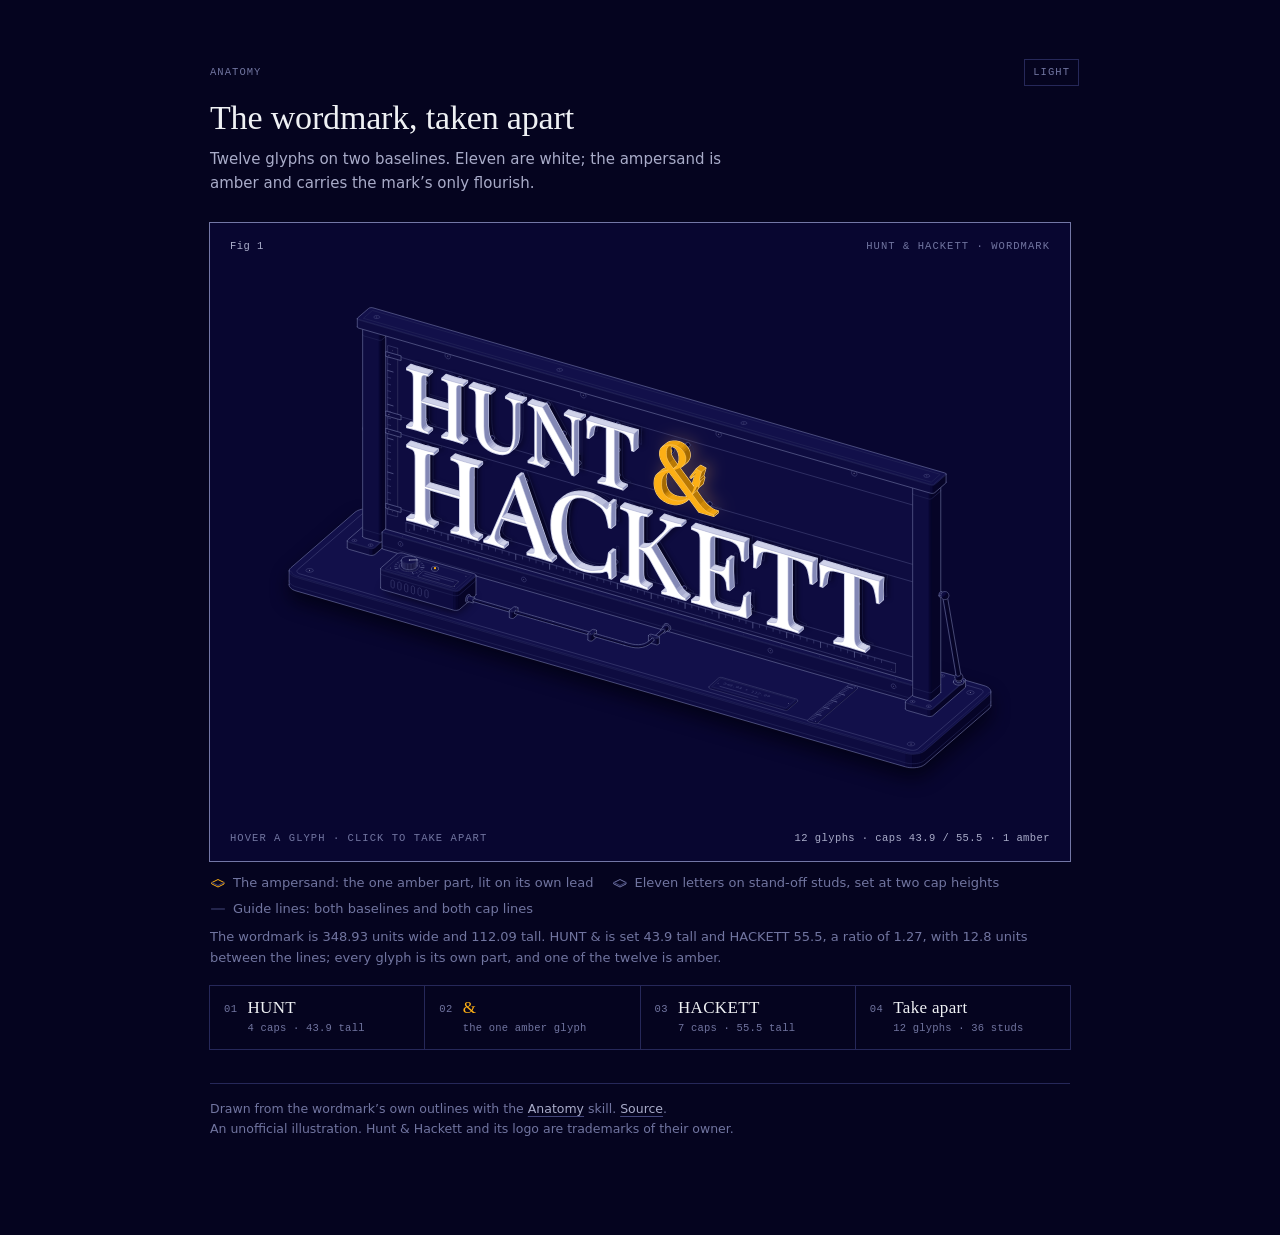
==== index.html @ 51d2b02b "Add an interactive anatomy of the Hunt & Hackett wordmark The wordmark built as a stand-off sign on " ====
<!doctype html><html lang="en"><head><meta charset="utf-8"><meta name="viewport" content="width=device-width, initial-scale=1"><title>Hunt &amp; Hackett · the wordmark, taken apart</title><style>
.iso{
  --anatomy-page:#0b0b0b;--anatomy-card:#131313;--anatomy-text:#a3a3a3;--anatomy-strong:#e6e6e6;--anatomy-muted:#6e6e6e;
  --anatomy-paper:#131313;--anatomy-face:#1b1b1b;--anatomy-top:#1c1c1c;
  --anatomy-shade-0:#0f0f0f;--anatomy-shade-1:#121212;--anatomy-shade-2:#151515;--anatomy-shade-3:#181818;
  --anatomy-lit-top:#262626;--anatomy-lit-shade:#1d1d1d;
  --anatomy-hi:#d4d4d4;--anatomy-mid:#6a6a6a;--anatomy-lo:#3e3e3e;--anatomy-faint:#2a2a2a;--anatomy-lit:#ffffff;
  --anatomy-halo:#050505;--anatomy-halo-opacity:.9;--anatomy-dot:#e6e6e6;
  --anatomy-red:#ff6b6b;--anatomy-green:#6be0a0;--anatomy-blue:#6b9bff;
  --anatomy-weight:.6px;--anatomy-ease:cubic-bezier(.32,.72,0,1);
  --anatomy-mono:ui-monospace,"SF Mono",Menlo,Consolas,monospace;
  --anatomy-lift:inset 0 1px 0 0 #ffffff0a,inset 0 0 0 1px #ffffff06,0 0 0 1px #00000026,0 1px 1px -.5px #00000014,0 3px 3px -1.5px #00000014,0 6px 6px -3px #00000014,0 12px 12px -6px #00000014;
}
.iso[data-theme="light"]{
  --anatomy-page:#f2f2ef;--anatomy-card:#fbfbfa;--anatomy-text:#57575a;--anatomy-strong:#18181a;--anatomy-muted:#8c8c90;
  --anatomy-paper:#fbfbfa;--anatomy-face:#ffffff;--anatomy-top:#ffffff;
  --anatomy-shade-0:#dcdcd9;--anatomy-shade-1:#e5e5e2;--anatomy-shade-2:#ededea;--anatomy-shade-3:#f4f4f1;
  --anatomy-lit-top:#ffffff;--anatomy-lit-shade:#eeeeeb;
  --anatomy-hi:#26262a;--anatomy-mid:#8a8a8f;--anatomy-lo:#b4b4b8;--anatomy-faint:#d4d4d6;--anatomy-lit:#000000;
  --anatomy-halo:#8a8a80;--anatomy-halo-opacity:.32;--anatomy-dot:#3a3a3e;
  --anatomy-red:#e5484d;--anatomy-green:#30a46c;--anatomy-blue:#3e63dd;
  --anatomy-lift:inset 0 1px 0 0 #ffffff,0 0 0 1px #0000000f,0 1px 1px -.5px #0000000a,0 3px 3px -1.5px #0000000a,0 6px 6px -3px #0000000a,0 12px 12px -6px #0000000a;
}
.iso-svg{display:block;width:100%;height:auto;overflow:visible}
.iso-svg path,.iso-svg circle{vector-effect:non-scaling-stroke}
.iso-fill{fill:var(--anatomy-paper);stroke:none}
.iso-solid[data-lit]>.iso-fill{fill:var(--anatomy-face)}
.iso-shade,.iso-top{stroke:none}
.iso-shade[data-shade="0"]{fill:var(--anatomy-shade-0)}
.iso-shade[data-shade="1"]{fill:var(--anatomy-shade-1)}
.iso-shade[data-shade="2"]{fill:var(--anatomy-shade-2)}
.iso-shade[data-shade="3"]{fill:var(--anatomy-shade-3)}
.iso-top{fill:var(--anatomy-top)}
.iso-solid[data-lit]>.iso-top{fill:var(--anatomy-lit-top)}
.iso-solid[data-lit]>.iso-shade{fill:var(--anatomy-lit-shade)}
.iso-solid[data-seamless]>.iso-shade,.iso-solid[data-seamless]>.iso-top{stroke-width:.4;stroke-linejoin:round}
.iso-solid[data-seamless]>.iso-shade[data-shade="0"]{stroke:var(--anatomy-shade-0)}
.iso-solid[data-seamless]>.iso-shade[data-shade="1"]{stroke:var(--anatomy-shade-1)}
.iso-solid[data-seamless]>.iso-shade[data-shade="2"]{stroke:var(--anatomy-shade-2)}
.iso-solid[data-seamless]>.iso-shade[data-shade="3"]{stroke:var(--anatomy-shade-3)}
.iso-solid[data-seamless]>.iso-top{stroke:var(--anatomy-top)}
.iso-solid[data-seamless][data-lit]>.iso-top{stroke:var(--anatomy-lit-top)}
.iso-solid[data-seamless][data-lit]>.iso-shade{stroke:var(--anatomy-lit-shade)}
.iso-solid[data-lit]>.iso-edge{stroke:var(--anatomy-lit)}
.iso-halo{fill:var(--anatomy-halo);stroke:none;filter:blur(9px);opacity:var(--anatomy-halo-opacity);transform:translateY(3px)}
.iso-line{fill:none;stroke:var(--anatomy-lo);stroke-width:var(--anatomy-weight);stroke-linecap:round;stroke-linejoin:round}
.iso-line[data-tone="hi"]{stroke:var(--anatomy-hi)}
.iso-line[data-tone="mid"]{stroke:var(--anatomy-mid)}
.iso-line[data-tone="lo"]{stroke:var(--anatomy-lo)}
.iso-line[data-tone="faint"]{stroke:var(--anatomy-faint)}
.iso-line[data-tone="lit"]{stroke:var(--anatomy-lit)}
.iso-line[data-tone="red"]{stroke:var(--anatomy-red)}
.iso-line[data-tone="green"]{stroke:var(--anatomy-green)}
.iso-line[data-tone="blue"]{stroke:var(--anatomy-blue)}
.iso-line[data-dotted]{stroke-dasharray:.01 3.5;stroke-width:1}
.iso-line[data-dashed]{stroke-dasharray:3 3}
.iso-line[data-flow]{stroke-dasharray:2 6}
.iso-wire-end{fill:var(--anatomy-paper);stroke:var(--anatomy-lo);stroke-width:var(--anatomy-weight)}
.iso-wire[data-tone="hi"] .iso-wire-end{stroke:var(--anatomy-hi)}
.iso-wire[data-tone="mid"] .iso-wire-end{stroke:var(--anatomy-mid)}
.iso-wire[data-tone="faint"] .iso-wire-end{stroke:var(--anatomy-faint)}
.iso-wire[data-tone="lit"] .iso-wire-end{stroke:var(--anatomy-lit)}
.iso-dots circle{fill:var(--anatomy-dot);stroke:none;opacity:.32}
.iso-dots[data-tone="hi"] circle{opacity:.85}
.iso-dots[data-tone="mid"] circle{opacity:.45}
.iso-dots[data-tone="lo"] circle{opacity:.22}
.iso-dots[data-tone="faint"] circle{opacity:.12}
.iso-face-text{fill:var(--anatomy-mid);font-family:var(--anatomy-mono);letter-spacing:.04em}
.iso-face-text[data-tone="hi"]{fill:var(--anatomy-hi)}
.iso-face-text[data-tone="lo"]{fill:var(--anatomy-lo)}
.iso-face-text[data-tone="faint"]{fill:var(--anatomy-faint)}
.tb-body{fill:var(--anatomy-shade-2);stroke:none}
.tb-shine{fill:var(--anatomy-top);stroke:none}
.tb-shade{fill:var(--anatomy-shade-0);stroke:none}
.tb-ring{fill:none;stroke:var(--anatomy-lo);stroke-width:.45;stroke-linecap:butt;stroke-linejoin:round}
.tb-ring[data-tone="mid"]{stroke:var(--anatomy-mid)}
.tb-ring[data-tone="faint"]{stroke:var(--anatomy-faint)}
.tb-ring[data-tone="hi"]{stroke:var(--anatomy-hi)}
@keyframes iso-flow{to{stroke-dashoffset:-32}}
@keyframes iso-pulse{0%,100%{opacity:.18}12%{opacity:1}40%{opacity:.18}}
.iso-line[data-flow]{animation:iso-flow 1600ms linear infinite}
.iso-dots circle[data-pulse]{animation:iso-pulse 1600ms steps(1,end) infinite;animation-delay:var(--pulse-at,0ms)}
.iso-figure{margin:32px 0 36px}
.iso-plate{position:relative;padding:52px 24px;border-radius:0;background:var(--anatomy-card);box-shadow:0 0 0 1px var(--anatomy-mid);--anatomy-paper:var(--anatomy-card)}
.iso-plate-corners{position:absolute;inset:18px 20px;pointer-events:none}
.iso-plate-corner{position:absolute;color:var(--anatomy-muted);font-family:var(--anatomy-mono);font-size:10.5px;line-height:1;letter-spacing:.04em;white-space:nowrap}
.iso-plate-corner[data-corner="fig"]{top:0;left:0;color:var(--anatomy-text)}
.iso-plate-corner[data-corner="title"]{top:0;right:0;text-transform:uppercase;letter-spacing:.1em}
.iso-plate-corner[data-corner="hint"]{bottom:0;left:0;text-transform:uppercase;letter-spacing:.1em}
.iso-plate-corner[data-corner="readout"]{right:0;bottom:0;color:var(--anatomy-text);font-variant-numeric:tabular-nums}
.iso-plate .iso-svg{margin:0 auto}
.iso-legend{display:grid;gap:8px;margin-top:12px;color:var(--anatomy-muted);font-size:13px;line-height:1.55}
.iso-keys{display:flex;flex-wrap:wrap;gap:6px 18px}
.iso-key{display:inline-flex;align-items:center;gap:7px}
.iso-swatch{width:16px;height:10px;flex:none;overflow:visible}
.iso-swatch path{fill:none;stroke:var(--anatomy-hi);stroke-width:1;vector-effect:non-scaling-stroke;stroke-linejoin:round;stroke-linecap:round}
.iso-swatch[data-mark="raised"] path,.iso-swatch[data-mark="flat"] path{stroke:var(--anatomy-mid)}
.iso-swatch[data-mark="lit"] path{stroke:var(--anatomy-lit)}
.iso-swatch[data-mark="dim"] path{stroke:var(--anatomy-lo)}
.iso-swatch[data-mark="dotted"] path{stroke-dasharray:.01 3;stroke-width:1.4}
.iso-swatch[data-mark="dashed"] path{stroke-dasharray:3 2.5}
.iso-swatch[data-mark="red"] path{stroke:var(--anatomy-red)}
.iso-swatch[data-mark="green"] path{stroke:var(--anatomy-green)}
.iso-swatch[data-mark="blue"] path{stroke:var(--anatomy-blue)}
.iso-swatch-crease{stroke:var(--anatomy-lo)!important}
@media (max-width:560px){.iso-plate{padding:48px 12px 70px}.iso-plate-corner[data-corner="hint"]{bottom:18px}}
@media (prefers-reduced-motion:reduce){.iso-line[data-flow],.iso-dots circle[data-pulse]{animation:none}}

*{box-sizing:border-box}
html{color-scheme:dark}
body[data-theme="light"]{color-scheme:light}
body{margin:0;background:var(--anatomy-page);color:var(--anatomy-text);font:14px/1.6 ui-sans-serif,system-ui,-apple-system,"Segoe UI",sans-serif;-webkit-font-smoothing:antialiased}
.iso-page{width:min(860px,100% - 32px);margin:64px auto 96px}

.iso{
  --anatomy-page:#05041f;--anatomy-card:#080630;--anatomy-text:#a9acc9;--anatomy-strong:#eff1f4;--anatomy-muted:#7175a0;
  --anatomy-paper:#080630;--anatomy-face:#100e44;--anatomy-top:#12104a;
  --anatomy-shade-0:#060427;--anatomy-shade-1:#07052d;--anatomy-shade-2:#0b0938;--anatomy-shade-3:#0e0c40;
  --anatomy-lit-top:#1c1a5c;--anatomy-lit-shade:#141249;
  --anatomy-hi:#d9dcee;--anatomy-mid:#7377a6;--anatomy-lo:#43467a;--anatomy-faint:#262859;--anatomy-lit:#ffffff;
  --anatomy-halo:#020114;--anatomy-halo-opacity:.9;--anatomy-dot:#e6e8f6;
  --hh-amber:#fcaf15;--hh-amber-0:#a56a02;--hh-amber-1:#b97904;--hh-amber-2:#cd8807;--hh-amber-3:#e0980b;--hh-amber-4:#f0a511;--hh-amber-rim:#ffd27a;
  --hh-face:#ffffff;--hh-wall-0:#8388b5;--hh-wall-1:#959ac3;--hh-wall-2:#a8acd0;--hh-wall-3:#bbbfdd;--hh-wall-4:#cfd2e9;--hh-rim:#c4c8e3;--hh-crease:#a2a7cc;
  --hh-shadow:#020114;--hh-shadow-opacity:.7;--hh-glow-opacity:.5;--hh-glow-blend:screen;
}
.iso[data-theme="light"]{
  --anatomy-page:#eff1f4;--anatomy-card:#fbfbfd;--anatomy-text:#4a5278;--anatomy-strong:#080630;--anatomy-muted:#8489a8;
  --anatomy-paper:#fbfbfd;--anatomy-face:#ffffff;--anatomy-top:#ffffff;
  --anatomy-shade-0:#d9dbe6;--anatomy-shade-1:#e3e5ed;--anatomy-shade-2:#eceef3;--anatomy-shade-3:#f4f5f9;
  --anatomy-lit-top:#ffffff;--anatomy-lit-shade:#ecedf3;
  --anatomy-hi:#1b1a45;--anatomy-mid:#858aaa;--anatomy-lo:#b1b5cc;--anatomy-faint:#d5d7e4;--anatomy-lit:#080630;
  --anatomy-halo:#6f7396;--anatomy-halo-opacity:.3;--anatomy-dot:#2b2a55;
  --hh-face:#080630;--hh-wall-0:#1a1846;--hh-wall-1:#242251;--hh-wall-2:#2f2d5d;--hh-wall-3:#3b3969;--hh-wall-4:#484676;--hh-rim:#080630;--hh-crease:#5a5888;
  --hh-amber-rim:#b97904;
  --hh-shadow:#4a5278;--hh-shadow-opacity:.34;--hh-glow-opacity:.62;--hh-glow-blend:multiply;
}
html{color-scheme:dark}
.hh-head{margin:0 0 28px}
.hh-kicker{display:flex;justify-content:space-between;align-items:baseline;margin:0 0 18px;color:var(--anatomy-muted);font-family:var(--anatomy-mono);font-size:10.5px;letter-spacing:.1em;text-transform:uppercase}
.hh-theme{color:var(--anatomy-muted);text-decoration:none;padding:5px 9px;margin:-5px -9px;box-shadow:inset 0 0 0 1px var(--anatomy-faint)}
.hh-theme:hover,.hh-theme:focus-visible{color:var(--anatomy-strong);box-shadow:inset 0 0 0 1px var(--anatomy-mid);outline:none}
.hh-head h1{margin:0 0 10px;color:var(--anatomy-strong);font:400 34px/1.12 Georgia,"Iowan Old Style","Times New Roman",serif;letter-spacing:-.005em;text-wrap:balance}
.hh-lede{margin:0;max-width:56ch;color:var(--anatomy-text);font-size:15px;line-height:1.6}
.iso-figure{margin:0}
.iso-stage{cursor:pointer;touch-action:pan-y;-webkit-tap-highlight-color:transparent}
.iso-stage:focus{outline:none}
.iso-stage:focus-visible{outline:1px solid var(--anatomy-muted);outline-offset:6px}
.hh-live{position:absolute;width:1px;height:1px;margin:-1px;overflow:hidden;clip-path:inset(50%);white-space:nowrap}
.hh-body{fill:var(--hh-wall-2);stroke:var(--hh-rim);stroke-width:1.5px;stroke-linejoin:round;paint-order:stroke}
.hh-wall{stroke:none}
.hh-wall[data-shade="0"]{fill:var(--hh-wall-0)}
.hh-wall[data-shade="1"]{fill:var(--hh-wall-1)}
.hh-wall[data-shade="2"]{fill:var(--hh-wall-2)}
.hh-wall[data-shade="3"]{fill:var(--hh-wall-3)}
.hh-wall[data-shade="4"]{fill:var(--hh-wall-4)}
.hh-face{fill:var(--hh-face);stroke:none}
.iso-line.hh-crease{stroke:var(--hh-crease);stroke-width:.5px}
.hh-glyph[data-amber]{--hh-face:var(--hh-amber);--hh-wall-0:var(--hh-amber-0);--hh-wall-1:var(--hh-amber-1);--hh-wall-2:var(--hh-amber-2);--hh-wall-3:var(--hh-amber-3);--hh-wall-4:var(--hh-amber-4);--hh-rim:var(--hh-amber-rim);--hh-crease:var(--hh-amber-rim)}
.hh-shadow{fill:var(--hh-shadow);stroke:none;filter:blur(2.4px);opacity:var(--hh-shadow-opacity);transform:translate(1.5px,2.5px)}
.hh-glow{fill:var(--hh-amber);stroke:none;filter:blur(7px);opacity:var(--hh-glow-opacity);mix-blend-mode:var(--hh-glow-blend)}
.iso-line.hh-print{stroke-width:.5px}
.iso-line.hh-lead{stroke:var(--hh-amber);stroke-width:.8px;opacity:.9}
.hh-pilot{fill:var(--hh-amber)}
.iso-swatch[data-mark="lit"] path{stroke:var(--hh-amber)}
.hh-parts{display:grid;grid-template-columns:repeat(4,minmax(0,1fr));gap:1px;margin:18px 0 0;background:var(--anatomy-faint);box-shadow:0 0 0 1px var(--anatomy-faint)}
.hh-part{display:grid;grid-template-columns:auto 1fr;gap:2px 10px;align-items:baseline;padding:12px 14px;border:0;background:var(--anatomy-page);color:var(--anatomy-text);font:inherit;text-align:left;cursor:pointer;transition:background-color 160ms var(--anatomy-ease),color 160ms var(--anatomy-ease)}
.hh-part-no{grid-row:span 2;align-self:start;padding-top:3px;color:var(--anatomy-muted);font-family:var(--anatomy-mono);font-size:10.5px;letter-spacing:.04em}
.hh-part-name{color:var(--anatomy-strong);font:400 17px/1.2 Georgia,"Iowan Old Style","Times New Roman",serif;letter-spacing:.02em}
.hh-part[data-group="amp"] .hh-part-name{color:var(--hh-amber)}
.iso[data-theme="light"] .hh-part[data-group="amp"] .hh-part-name{color:#b97904}
.hh-part-note{color:var(--anatomy-muted);font-family:var(--anatomy-mono);font-size:10.5px;letter-spacing:.02em;white-space:nowrap;overflow:hidden;text-overflow:ellipsis}
.hh-part:hover,.hh-part[aria-pressed="true"]{background:var(--anatomy-card)}
.hh-part[aria-pressed="true"]{box-shadow:inset 0 2px 0 0 var(--hh-amber)}
.hh-part:focus-visible{outline:1px solid var(--anatomy-muted);outline-offset:-3px}
.hh-foot{margin:34px 0 0;padding-top:16px;box-shadow:inset 0 1px 0 0 var(--anatomy-faint);color:var(--anatomy-muted);font-size:12.5px;line-height:1.6}
.hh-foot p{margin:0}
.hh-foot a{color:var(--anatomy-text);text-underline-offset:3px;text-decoration-color:var(--anatomy-lo)}
.hh-foot a:hover{color:var(--anatomy-strong)}
@media (max-width:640px){
  .iso-page{margin:36px auto 64px}
  .hh-head h1{font-size:27px}
  .hh-parts{grid-template-columns:repeat(2,minmax(0,1fr))}
  .iso-plate{overflow:hidden}
  .iso-plate .iso-svg{width:118%;margin:0 -9%}
}
@media (prefers-reduced-motion:reduce){.hh-part{transition:none}}
</style><link rel="icon" href="data:image/svg+xml,%3Csvg%20xmlns%3D%22http%3A%2F%2Fwww.w3.org%2F2000%2Fsvg%22%20viewBox%3D%22168.7%20-14%2072%2072%22%3E%3Crect%20x%3D%22168.7%22%20y%3D%22-14%22%20width%3D%2272%22%20height%3D%2272%22%20fill%3D%22%23080630%22%2F%3E%3Cpath%20fill%3D%22%23fcaf15%22%20d%3D%22M210.8%2032.4L212.6%2029.1L214%2025.6L215.5%2025.9L216.8%2020.9L216%2019.8L217.6%2013.9L213.8%2012.9L209.2%2020.2L209.9%2020.7L213.4%2015.4L210.9%2024.7L212.3%2025.1L211.8%2027.4L211.1%2029.6L210.2%2031.8L204.3%2025.4L197.6%2018.3L199.1%2017.3L200.6%2016.2L202.1%2015L203.3%2013.8L204.4%2012.4L204.9%2011.7L205.3%2010.9L205.6%2010.1L205.8%209.3L206%208.4L206%207.5L206%206.7L205.8%205.9L205.6%205.1L205.4%204.4L205%203.8L204.6%203.2L204.1%202.6L203.6%202.1L203%201.6L202.4%201.2L201%200.5L199.4%200.1L197.6%200L195.6%200.2L193.6%200.8L192.3%201.4L191%202L189.8%202.8L188.8%203.7L188%204.8L187.3%206L187.1%206.7L186.9%207.5L186.8%208.3L186.8%209.2L186.9%2010.7L187.2%2012.1L187.8%2013.4L188.5%2014.7L189.4%2015.9L190.4%2017.2L192.8%2019.7L190.2%2020.9L188.2%2022.1L186.6%2023.3L185.4%2024.5L184.7%2025.2L184.2%2026L183.7%2026.9L183.4%2027.8L183.1%2028.8L182.9%2029.9L182.8%2031L182.7%2032.3L182.8%2033.6L182.9%2034.9L183.2%2036.1L183.6%2037.2L184%2038.2L184.6%2039.2L185.2%2040.1L185.9%2040.9L186.7%2041.6L187.6%2042.2L188.6%2042.7L189.7%2043.2L190.8%2043.5L192.1%2043.8L193.4%2043.9L194.7%2044L197%2043.7L199.3%2043.2L201.4%2042.3L203.4%2041.1L205.2%2039.7L206.9%2038.1L208.4%2036.3L215.7%2044L226.7%2044L226.7%2042.9L225.3%2042.9L224.1%2042.7L222.9%2042.5L221.8%2042.1L220.8%2041.7L219.8%2041.2L218.9%2040.6L218%2039.9L216.3%2038.3L214.6%2036.6ZM191.6%207.9L191.7%206.3L191.9%204.9L192.2%203.7L192.7%202.8L193.4%202.1L194.2%201.6L195.2%201.3L196.4%201.2L197%201.3L197.6%201.4L198.1%201.6L198.6%201.9L199%202.3L199.4%202.7L200.1%203.7L200.5%204.9L200.9%206.1L201.1%207.4L201.1%208.6L201.1%209.6L201%2010.7L200.8%2011.9L200.4%2013L199.8%2014.2L199.1%2015.3L198%2016.4L196.7%2017.4L195.1%2015.6L193.9%2014.1L193%2012.8L192.3%2011.7L191.9%2010.7L191.7%209.8L191.6%208.9ZM196.3%2040.7L194.6%2040.5L193.1%2040.2L192.4%2039.9L191.7%2039.6L191%2039.1L190.5%2038.6L189.9%2038.1L189.5%2037.4L189.1%2036.6L188.7%2035.8L188.4%2034.8L188.2%2033.8L188.1%2032.6L188.1%2031.4L188.1%2029.4L188.4%2027.7L188.8%2026.3L189.3%2025L190.1%2023.8L191.1%2022.8L192.3%2021.7L193.7%2020.7L207.7%2035.6L206.7%2036.7L205.6%2037.7L204.3%2038.6L202.9%2039.3L201.4%2039.9L199.8%2040.3L198.1%2040.6Z%22%2F%3E%3C%2Fsvg%3E"><meta name="description" content="An interactive isometric anatomy of the Hunt &amp; Hackett wordmark: twelve glyphs on stand-off studs that slide apart."><meta property="og:title" content="The wordmark, taken apart"><meta property="og:description" content="An interactive isometric anatomy of the Hunt &amp; Hackett wordmark."><meta property="og:image" content="https://cozybear-dev.github.io/hackett-logo/assets/preview.png"><meta name="theme-color" content="#080630"></head><body class="iso" data-theme="dark"><main class="iso-page"><header class="hh-head"><p class="hh-kicker"><span>Anatomy</span><a class="hh-theme" href="light.html">Light</a></p><h1>The wordmark, taken apart</h1><p class="hh-lede">Twelve glyphs on two baselines. Eleven are white; the ampersand is amber and carries the mark’s only flourish.</p></header><figure class="iso-figure"><div class="iso-plate"><div class="iso-plate-corners" aria-hidden="true"><span class="iso-plate-corner" data-corner="fig">Fig 1</span><span class="iso-plate-corner" data-corner="title">Hunt &amp; Hackett · wordmark</span><span class="iso-plate-corner" data-corner="hint">Hover a glyph · click to take apart</span><span class="iso-plate-corner" data-corner="readout" data-readout>12 glyphs · caps 43.9 / 55.5 · 1 amber</span></div><div class="iso-stage" tabindex="0" role="group" aria-label="Hunt and Hackett wordmark as a stand-off sign. Arrow keys step through the twelve glyphs, Space takes the sign apart, Escape puts it back."><svg xmlns="http://www.w3.org/2000/svg" class="iso-svg" viewBox="0 0 760 500" role="img" aria-label="The Hunt &amp; Hackett wordmark built as a stand-off sign on an assembly stand. Eleven white letters and one amber ampersand stand on studs in front of a navy panel, HUNT &amp; above HACKETT, with rules along the panel measuring its two cap heights and its width. Any glyph slides out along its studs, and the ampersand stays lit on a coiled lead."><path class="iso-halo" d="M51.6 284.1L51.7 282.8L52.2 281.5L53.3 280.3L113.3 228.3L114.8 227.3L116.7 226.4L118.9 225.7L121.3 225.3L123.9 225.1L126.5 225.1L129 225.4L131.3 225.9L701.9 390.6L704 391.4L705.7 392.3L707.1 393.4L708 394.6L708.4 395.9L708.4 408.6L708.3 409.9L707.8 411.1L706.7 412.3L646.7 464.3L645.2 465.3L643.3 466.2L641.1 466.9L638.7 467.4L636.1 467.6L633.5 467.5L631 467.2L628.7 466.7L58.1 302L56 301.3L54.3 300.3L52.9 299.2L52 298L51.6 296.7Z"/><g class="iso-solid"><path class="iso-fill" d="M122.2 259.7L122.2 258.5L122.8 257.4L123.7 256.4L125 255.4L126.7 254.6L128.7 254L130.8 253.6L133.1 253.4L135.4 253.5L137.6 253.7L139.7 254.2L141.6 254.9L143.1 255.7L144.4 256.7L145.2 257.8L145.5 258.9L145.5 260.9L145.5 262.1L144.9 263.2L144 264.2L142.7 265.2L141 266L139 266.6L136.9 267L134.6 267.2L132.3 267.1L130.1 266.9L128 266.4L126.1 265.7L124.6 264.9L123.3 263.9L122.5 262.8L122.2 261.7Z"/><path class="iso-shade" data-shade="0" d="M144 264.2L142.7 265.2L142.7 263.1L144 262.2ZM142.7 265.2L141 266L141 263.9L142.7 263.1ZM141 266L139 266.6L139 264.5L141 263.9ZM145.5 260.9L145.5 262.1L145.5 260.1L145.5 258.9ZM145.5 262.1L144.9 263.2L144.9 261.2L145.5 260.1ZM144.9 263.2L144 264.2L144 262.2L144.9 261.2Z"/><path class="iso-shade" data-shade="1" d="M139 266.6L136.9 267L136.9 264.9L139 264.5ZM136.9 267L134.6 267.2L134.6 265.1L136.9 264.9Z"/><path class="iso-shade" data-shade="2" d="M134.6 267.2L132.3 267.1L132.3 265.1L134.6 265.1ZM132.3 267.1L130.1 266.9L130.1 264.8L132.3 265.1ZM130.1 266.9L128 266.4L128 264.4L130.1 264.8Z"/><path class="iso-shade" data-shade="3" d="M128 266.4L126.1 265.7L126.1 263.7L128 264.4ZM126.1 265.7L124.6 264.9L124.6 262.9L126.1 263.7ZM124.6 264.9L123.3 263.9L123.3 261.9L124.6 262.9ZM123.3 263.9L122.5 262.8L122.5 260.8L123.3 261.9ZM122.5 262.8L122.2 261.7L122.2 259.7L122.5 260.8Z"/><path class="iso-top" d="M144 262.2L142.7 263.1L141 263.9L139 264.5L136.9 264.9L134.6 265.1L132.3 265.1L130.1 264.8L128 264.4L126.1 263.7L124.6 262.9L123.3 261.9L122.5 260.8L122.2 259.7L122.2 258.5L122.8 257.4L123.7 256.4L125 255.4L126.7 254.6L128.7 254L130.8 253.6L133.1 253.4L135.4 253.5L137.6 253.7L139.7 254.2L141.6 254.9L143.1 255.7L144.4 256.7L145.2 257.8L145.5 258.9L145.5 260.1L144.9 261.2Z"/><path class="iso-line iso-crease" data-tone="faint" d="M145.5 258.9L145.5 260.1L144.9 261.2L144 262.2L142.7 263.1L141 263.9L139 264.5L136.9 264.9L134.6 265.1L132.3 265.1L130.1 264.8L128 264.4L126.1 263.7L124.6 262.9L123.3 261.9L122.5 260.8L122.2 259.7"/><path class="iso-line iso-edge" data-tone="lo" d="M122.2 259.7L122.2 258.5L122.8 257.4L123.7 256.4L125 255.4L126.7 254.6L128.7 254L130.8 253.6L133.1 253.4L135.4 253.5L137.6 253.7L139.7 254.2L141.6 254.9L143.1 255.7L144.4 256.7L145.2 257.8L145.5 258.9M145.5 260.9L145.5 262.1L144.9 263.2L144 264.2L142.7 265.2L141 266L139 266.6L136.9 267L134.6 267.2L132.3 267.1L130.1 266.9L128 266.4L126.1 265.7L124.6 264.9L123.3 263.9L122.5 262.8L122.2 261.7M122.2 259.7L122.2 261.7M145.5 258.9L145.5 260.9"/></g><g class="iso-solid"><path class="iso-fill" d="M124.8 255.3L124.9 254.4L125.3 253.5L126 252.7L127 252L128.3 251.4L129.8 250.9L131.5 250.6L133.3 250.4L135 250.5L136.8 250.7L138.4 251L139.8 251.6L141.1 252.2L142 253L142.6 253.8L142.9 254.7L142.9 259L142.8 259.9L142.4 260.7L141.7 261.6L140.7 262.3L139.4 262.9L137.9 263.4L136.2 263.7L134.4 263.8L132.7 263.8L130.9 263.6L129.3 263.2L127.9 262.7L126.6 262L125.7 261.3L125.1 260.5L124.8 259.6Z"/><path class="iso-shade" data-shade="0" d="M141.7 261.6L140.7 262.3L140.7 258L141.7 257.2ZM140.7 262.3L139.4 262.9L139.4 258.6L140.7 258ZM139.4 262.9L137.9 263.4L137.9 259L139.4 258.6ZM142.9 259L142.8 259.9L142.8 255.6L142.9 254.7ZM142.8 259.9L142.4 260.7L142.4 256.4L142.8 255.6ZM142.4 260.7L141.7 261.6L141.7 257.2L142.4 256.4Z"/><path class="iso-shade" data-shade="1" d="M137.9 263.4L136.2 263.7L136.2 259.4L137.9 259ZM136.2 263.7L134.4 263.8L134.4 259.5L136.2 259.4Z"/><path class="iso-shade" data-shade="2" d="M134.4 263.8L132.7 263.8L132.7 259.5L134.4 259.5ZM132.7 263.8L130.9 263.6L130.9 259.3L132.7 259.5ZM130.9 263.6L129.3 263.2L129.3 258.9L130.9 259.3Z"/><path class="iso-shade" data-shade="3" d="M129.3 263.2L127.9 262.7L127.9 258.4L129.3 258.9ZM127.9 262.7L126.6 262L126.6 257.7L127.9 258.4ZM126.6 262L125.7 261.3L125.7 257L126.6 257.7ZM125.7 261.3L125.1 260.5L125.1 256.2L125.7 257ZM125.1 260.5L124.8 259.6L124.8 255.3L125.1 256.2Z"/><path class="iso-top" d="M141.7 257.2L140.7 258L139.4 258.6L137.9 259L136.2 259.4L134.4 259.5L132.7 259.5L130.9 259.3L129.3 258.9L127.9 258.4L126.6 257.7L125.7 257L125.1 256.2L124.8 255.3L124.9 254.4L125.3 253.5L126 252.7L127 252L128.3 251.4L129.8 250.9L131.5 250.6L133.3 250.4L135 250.5L136.8 250.7L138.4 251L139.8 251.6L141.1 252.2L142 253L142.6 253.8L142.9 254.7L142.8 255.6L142.4 256.4Z"/><path class="iso-line iso-crease" data-tone="faint" d="M142.9 254.7L142.8 255.6L142.4 256.4L141.7 257.2L140.7 258L139.4 258.6L137.9 259L136.2 259.4L134.4 259.5L132.7 259.5L130.9 259.3L129.3 258.9L127.9 258.4L126.6 257.7L125.7 257L125.1 256.2L124.8 255.3"/><path class="iso-line iso-edge" data-tone="mid" d="M124.8 255.3L124.9 254.4L125.3 253.5L126 252.7L127 252L128.3 251.4L129.8 250.9L131.5 250.6L133.3 250.4L135 250.5L136.8 250.7L138.4 251L139.8 251.6L141.1 252.2L142 253L142.6 253.8L142.9 254.7M142.9 259L142.8 259.9L142.4 260.7L141.7 261.6L140.7 262.3L139.4 262.9L137.9 263.4L136.2 263.7L134.4 263.8L132.7 263.8L130.9 263.6L129.3 263.2L127.9 262.7L126.6 262L125.7 261.3L125.1 260.5L124.8 259.6M124.8 255.3L124.8 259.6M142.9 254.7L142.9 259"/></g><path class="iso-line" data-tone="lo" d="M141.7 261.2L141.7 257.6M140.6 261.9L140.6 258.4M139.2 262.6L139.2 259M137.5 263.1L137.5 259.5M135.7 263.3L135.7 259.8M133.9 263.4L133.9 259.9M132 263.3L132 259.8M130.2 263.1L130.2 259.5M128.5 262.6L128.5 259M127.1 261.9L127.1 258.4M126 261.2L126 257.6M125.2 260.3L125.2 256.8M142.5 260.3L142.5 256.8"/><g class="iso-solid"><path class="iso-fill" d="M87 290.1L87.1 289L87.6 287.8L88.6 286.8L89.9 285.9L91.6 285.1L93.5 284.5L95.7 284.1L97.9 283.9L100.2 283.9L102.5 284.2L104.6 284.6L106.4 285.3L108 286.2L109.2 287.1L110 288.2L110.4 289.3L110.4 291.4L110.3 292.5L109.8 293.6L108.9 294.7L107.5 295.6L105.8 296.4L103.9 297L101.7 297.4L99.5 297.6L97.2 297.6L94.9 297.3L92.9 296.8L91 296.1L89.4 295.3L88.2 294.3L87.4 293.3L87 292.1Z"/><path class="iso-shade" data-shade="0" d="M108.9 294.7L107.5 295.6L107.5 293.6L108.9 292.6ZM107.5 295.6L105.8 296.4L105.8 294.4L107.5 293.6ZM105.8 296.4L103.9 297L103.9 295L105.8 294.4ZM110.4 291.4L110.3 292.5L110.3 290.5L110.4 289.3ZM110.3 292.5L109.8 293.6L109.8 291.6L110.3 290.5ZM109.8 293.6L108.9 294.7L108.9 292.6L109.8 291.6Z"/><path class="iso-shade" data-shade="1" d="M103.9 297L101.7 297.4L101.7 295.4L103.9 295ZM101.7 297.4L99.5 297.6L99.5 295.6L101.7 295.4Z"/><path class="iso-shade" data-shade="2" d="M99.5 297.6L97.2 297.6L97.2 295.5L99.5 295.6ZM97.2 297.6L94.9 297.3L94.9 295.3L97.2 295.5ZM94.9 297.3L92.9 296.8L92.9 294.8L94.9 295.3Z"/><path class="iso-shade" data-shade="3" d="M92.9 296.8L91 296.1L91 294.1L92.9 294.8ZM91 296.1L89.4 295.3L89.4 293.3L91 294.1ZM89.4 295.3L88.2 294.3L88.2 292.3L89.4 293.3ZM88.2 294.3L87.4 293.3L87.4 291.2L88.2 292.3ZM87.4 293.3L87 292.1L87 290.1L87.4 291.2Z"/><path class="iso-top" d="M108.9 292.6L107.5 293.6L105.8 294.4L103.9 295L101.7 295.4L99.5 295.6L97.2 295.5L94.9 295.3L92.9 294.8L91 294.1L89.4 293.3L88.2 292.3L87.4 291.2L87 290.1L87.1 289L87.6 287.8L88.6 286.8L89.9 285.9L91.6 285.1L93.5 284.5L95.7 284.1L97.9 283.9L100.2 283.9L102.5 284.2L104.6 284.6L106.4 285.3L108 286.2L109.2 287.1L110 288.2L110.4 289.3L110.3 290.5L109.8 291.6Z"/><path class="iso-line iso-crease" data-tone="faint" d="M110.4 289.3L110.3 290.5L109.8 291.6L108.9 292.6L107.5 293.6L105.8 294.4L103.9 295L101.7 295.4L99.5 295.6L97.2 295.5L94.9 295.3L92.9 294.8L91 294.1L89.4 293.3L88.2 292.3L87.4 291.2L87 290.1"/><path class="iso-line iso-edge" data-tone="lo" d="M87 290.1L87.1 289L87.6 287.8L88.6 286.8L89.9 285.9L91.6 285.1L93.5 284.5L95.7 284.1L97.9 283.9L100.2 283.9L102.5 284.2L104.6 284.6L106.4 285.3L108 286.2L109.2 287.1L110 288.2L110.4 289.3M110.4 291.4L110.3 292.5L109.8 293.6L108.9 294.7L107.5 295.6L105.8 296.4L103.9 297L101.7 297.4L99.5 297.6L97.2 297.6L94.9 297.3L92.9 296.8L91 296.1L89.4 295.3L88.2 294.3L87.4 293.3L87 292.1M87 290.1L87 292.1M110.4 289.3L110.4 291.4"/></g><g class="iso-solid"><path class="iso-fill" d="M89.7 285.7L89.7 284.8L90.1 283.9L90.9 283.1L91.9 282.4L93.2 281.8L94.7 281.3L96.4 281L98.1 280.9L99.9 280.9L101.6 281.1L103.3 281.5L104.7 282L105.9 282.6L106.9 283.4L107.5 284.2L107.8 285.1L107.8 289.4L107.7 290.3L107.3 291.2L106.6 292L105.5 292.7L104.2 293.3L102.7 293.8L101.1 294.1L99.3 294.2L97.5 294.2L95.8 294L94.2 293.6L92.7 293.1L91.5 292.5L90.6 291.7L89.9 290.9L89.7 290Z"/><path class="iso-shade" data-shade="0" d="M106.6 292L105.5 292.7L105.5 288.4L106.6 287.7ZM105.5 292.7L104.2 293.3L104.2 289L105.5 288.4ZM104.2 293.3L102.7 293.8L102.7 289.5L104.2 289ZM107.8 289.4L107.7 290.3L107.7 286L107.8 285.1ZM107.7 290.3L107.3 291.2L107.3 286.9L107.7 286ZM107.3 291.2L106.6 292L106.6 287.7L107.3 286.9Z"/><path class="iso-shade" data-shade="1" d="M102.7 293.8L101.1 294.1L101.1 289.8L102.7 289.5ZM101.1 294.1L99.3 294.2L99.3 289.9L101.1 289.8Z"/><path class="iso-shade" data-shade="2" d="M99.3 294.2L97.5 294.2L97.5 289.9L99.3 289.9ZM97.5 294.2L95.8 294L95.8 289.7L97.5 289.9ZM95.8 294L94.2 293.6L94.2 289.3L95.8 289.7Z"/><path class="iso-shade" data-shade="3" d="M94.2 293.6L92.7 293.1L92.7 288.8L94.2 289.3ZM92.7 293.1L91.5 292.5L91.5 288.2L92.7 288.8ZM91.5 292.5L90.6 291.7L90.6 287.4L91.5 288.2ZM90.6 291.7L89.9 290.9L89.9 286.6L90.6 287.4ZM89.9 290.9L89.7 290L89.7 285.7L89.9 286.6Z"/><path class="iso-top" d="M106.6 287.7L105.5 288.4L104.2 289L102.7 289.5L101.1 289.8L99.3 289.9L97.5 289.9L95.8 289.7L94.2 289.3L92.7 288.8L91.5 288.2L90.6 287.4L89.9 286.6L89.7 285.7L89.7 284.8L90.1 283.9L90.9 283.1L91.9 282.4L93.2 281.8L94.7 281.3L96.4 281L98.1 280.9L99.9 280.9L101.6 281.1L103.3 281.5L104.7 282L105.9 282.6L106.9 283.4L107.5 284.2L107.8 285.1L107.7 286L107.3 286.9Z"/><path class="iso-line iso-crease" data-tone="faint" d="M107.8 285.1L107.7 286L107.3 286.9L106.6 287.7L105.5 288.4L104.2 289L102.7 289.5L101.1 289.8L99.3 289.9L97.5 289.9L95.8 289.7L94.2 289.3L92.7 288.8L91.5 288.2L90.6 287.4L89.9 286.6L89.7 285.7"/><path class="iso-line iso-edge" data-tone="mid" d="M89.7 285.7L89.7 284.8L90.1 283.9L90.9 283.1L91.9 282.4L93.2 281.8L94.7 281.3L96.4 281L98.1 280.9L99.9 280.9L101.6 281.1L103.3 281.5L104.7 282L105.9 282.6L106.9 283.4L107.5 284.2L107.8 285.1M107.8 289.4L107.7 290.3L107.3 291.2L106.6 292L105.5 292.7L104.2 293.3L102.7 293.8L101.1 294.1L99.3 294.2L97.5 294.2L95.8 294L94.2 293.6L92.7 293.1L91.5 292.5L90.6 291.7L89.9 290.9L89.7 290M89.7 285.7L89.7 290M107.8 285.1L107.8 289.4"/></g><path class="iso-line" data-tone="lo" d="M106.6 291.6L106.6 288.1M105.5 292.4L105.5 288.8M104 293L104 289.5M102.4 293.5L102.4 289.9M100.6 293.8L100.6 290.2M98.7 293.9L98.7 290.3M96.8 293.8L96.8 290.2M95 293.5L95 289.9M93.4 293L93.4 289.5M92 292.4L92 288.8M90.9 291.6L90.9 288.1M90.1 290.7L90.1 287.2M107.3 290.7L107.3 287.2"/><g class="iso-solid"><path class="iso-fill" d="M387.3 334.5L387.4 333.4L387.9 332.3L388.9 331.2L390.2 330.3L391.9 329.5L393.9 328.9L396 328.5L398.3 328.3L400.6 328.3L402.8 328.6L404.9 329.1L406.8 329.7L408.3 330.6L409.5 331.6L410.3 332.6L410.7 333.8L410.7 335.8L410.6 336.9L410.1 338.1L409.2 339.1L407.8 340L406.2 340.8L404.2 341.4L402.1 341.8L399.8 342L397.5 342L395.3 341.7L393.2 341.2L391.3 340.6L389.7 339.7L388.5 338.8L387.7 337.7L387.3 336.6Z"/><path class="iso-shade" data-shade="0" d="M409.2 339.1L407.8 340L407.8 338L409.2 337.1ZM407.8 340L406.2 340.8L406.2 338.8L407.8 338ZM406.2 340.8L404.2 341.4L404.2 339.4L406.2 338.8ZM410.7 335.8L410.6 336.9L410.6 334.9L410.7 333.8ZM410.6 336.9L410.1 338.1L410.1 336L410.6 334.9ZM410.1 338.1L409.2 339.1L409.2 337.1L410.1 336Z"/><path class="iso-shade" data-shade="1" d="M404.2 341.4L402.1 341.8L402.1 339.8L404.2 339.4ZM402.1 341.8L399.8 342L399.8 340L402.1 339.8Z"/><path class="iso-shade" data-shade="2" d="M399.8 342L397.5 342L397.5 340L399.8 340ZM397.5 342L395.3 341.7L395.3 339.7L397.5 340ZM395.3 341.7L393.2 341.2L393.2 339.2L395.3 339.7Z"/><path class="iso-shade" data-shade="3" d="M393.2 341.2L391.3 340.6L391.3 338.6L393.2 339.2ZM391.3 340.6L389.7 339.7L389.7 337.7L391.3 338.6ZM389.7 339.7L388.5 338.8L388.5 336.7L389.7 337.7ZM388.5 338.8L387.7 337.7L387.7 335.7L388.5 336.7ZM387.7 337.7L387.3 336.6L387.3 334.5L387.7 335.7Z"/><path class="iso-top" d="M409.2 337.1L407.8 338L406.2 338.8L404.2 339.4L402.1 339.8L399.8 340L397.5 340L395.3 339.7L393.2 339.2L391.3 338.6L389.7 337.7L388.5 336.7L387.7 335.7L387.3 334.5L387.4 333.4L387.9 332.3L388.9 331.2L390.2 330.3L391.9 329.5L393.9 328.9L396 328.5L398.3 328.3L400.6 328.3L402.8 328.6L404.9 329.1L406.8 329.7L408.3 330.6L409.5 331.6L410.3 332.6L410.7 333.8L410.6 334.9L410.1 336Z"/><path class="iso-line iso-crease" data-tone="faint" d="M410.7 333.8L410.6 334.9L410.1 336L409.2 337.1L407.8 338L406.2 338.8L404.2 339.4L402.1 339.8L399.8 340L397.5 340L395.3 339.7L393.2 339.2L391.3 338.6L389.7 337.7L388.5 336.7L387.7 335.7L387.3 334.5"/><path class="iso-line iso-edge" data-tone="lo" d="M387.3 334.5L387.4 333.4L387.9 332.3L388.9 331.2L390.2 330.3L391.9 329.5L393.9 328.9L396 328.5L398.3 328.3L400.6 328.3L402.8 328.6L404.9 329.1L406.8 329.7L408.3 330.6L409.5 331.6L410.3 332.6L410.7 333.8M410.7 335.8L410.6 336.9L410.1 338.1L409.2 339.1L407.8 340L406.2 340.8L404.2 341.4L402.1 341.8L399.8 342L397.5 342L395.3 341.7L393.2 341.2L391.3 340.6L389.7 339.7L388.5 338.8L387.7 337.7L387.3 336.6M387.3 334.5L387.3 336.6M410.7 333.8L410.7 335.8"/></g><g class="iso-solid"><path class="iso-fill" d="M390 330.1L390 329.2L390.4 328.4L391.2 327.6L392.2 326.8L393.5 326.2L395 325.8L396.7 325.5L398.4 325.3L400.2 325.3L401.9 325.5L403.6 325.9L405 326.4L406.2 327.1L407.2 327.8L407.8 328.7L408.1 329.5L408.1 333.9L408 334.7L407.6 335.6L406.9 336.4L405.9 337.1L404.6 337.7L403 338.2L401.4 338.5L399.6 338.7L397.8 338.6L396.1 338.4L394.5 338.1L393 337.6L391.8 336.9L390.9 336.2L390.3 335.3L390 334.4Z"/><path class="iso-shade" data-shade="0" d="M406.9 336.4L405.9 337.1L405.9 332.8L406.9 332.1ZM405.9 337.1L404.6 337.7L404.6 333.4L405.9 332.8ZM404.6 337.7L403 338.2L403 333.9L404.6 333.4ZM408.1 333.9L408 334.7L408 330.4L408.1 329.5ZM408 334.7L407.6 335.6L407.6 331.3L408 330.4ZM407.6 335.6L406.9 336.4L406.9 332.1L407.6 331.3Z"/><path class="iso-shade" data-shade="1" d="M403 338.2L401.4 338.5L401.4 334.2L403 333.9ZM401.4 338.5L399.6 338.7L399.6 334.4L401.4 334.2Z"/><path class="iso-shade" data-shade="2" d="M399.6 338.7L397.8 338.6L397.8 334.3L399.6 334.4ZM397.8 338.6L396.1 338.4L396.1 334.1L397.8 334.3ZM396.1 338.4L394.5 338.1L394.5 333.8L396.1 334.1Z"/><path class="iso-shade" data-shade="3" d="M394.5 338.1L393 337.6L393 333.2L394.5 333.8ZM393 337.6L391.8 336.9L391.8 332.6L393 333.2ZM391.8 336.9L390.9 336.2L390.9 331.8L391.8 332.6ZM390.9 336.2L390.3 335.3L390.3 331L390.9 331.8ZM390.3 335.3L390 334.4L390 330.1L390.3 331Z"/><path class="iso-top" d="M406.9 332.1L405.9 332.8L404.6 333.4L403 333.9L401.4 334.2L399.6 334.4L397.8 334.3L396.1 334.1L394.5 333.8L393 333.2L391.8 332.6L390.9 331.8L390.3 331L390 330.1L390 329.2L390.4 328.4L391.2 327.6L392.2 326.8L393.5 326.2L395 325.8L396.7 325.5L398.4 325.3L400.2 325.3L401.9 325.5L403.6 325.9L405 326.4L406.2 327.1L407.2 327.8L407.8 328.7L408.1 329.5L408 330.4L407.6 331.3Z"/><path class="iso-line iso-crease" data-tone="faint" d="M408.1 329.5L408 330.4L407.6 331.3L406.9 332.1L405.9 332.8L404.6 333.4L403 333.9L401.4 334.2L399.6 334.4L397.8 334.3L396.1 334.1L394.5 333.8L393 333.2L391.8 332.6L390.9 331.8L390.3 331L390 330.1"/><path class="iso-line iso-edge" data-tone="mid" d="M390 330.1L390 329.2L390.4 328.4L391.2 327.6L392.2 326.8L393.5 326.2L395 325.8L396.7 325.5L398.4 325.3L400.2 325.3L401.9 325.5L403.6 325.9L405 326.4L406.2 327.1L407.2 327.8L407.8 328.7L408.1 329.5M408.1 333.9L408 334.7L407.6 335.6L406.9 336.4L405.9 337.1L404.6 337.7L403 338.2L401.4 338.5L399.6 338.7L397.8 338.6L396.1 338.4L394.5 338.1L393 337.6L391.8 336.9L390.9 336.2L390.3 335.3L390 334.4M390 330.1L390 334.4M408.1 329.5L408.1 333.9"/></g><path class="iso-line" data-tone="lo" d="M406.9 336L406.9 332.5M405.8 336.8L405.8 333.3M404.4 337.4L404.4 333.9M402.7 337.9L402.7 334.4M400.9 338.2L400.9 334.7M399 338.3L399 334.8M397.1 338.2L397.1 334.7M395.3 337.9L395.3 334.4M393.7 337.4L393.7 333.9M392.3 336.8L392.3 333.3M391.2 336L391.2 332.5M390.4 335.2L390.4 331.6M407.7 335.2L407.7 331.6"/><g class="iso-solid"><path class="iso-fill" d="M349.3 367.5L349.4 366.3L349.9 365.2L350.8 364.2L352.2 363.3L353.8 362.5L355.8 361.9L357.9 361.5L360.2 361.3L362.5 361.3L364.7 361.6L366.8 362L368.7 362.7L370.3 363.5L371.5 364.5L372.3 365.6L372.7 366.7L372.7 368.8L372.6 369.9L372.1 371L371.1 372.1L369.8 373L368.1 373.8L366.1 374.4L364 374.8L361.7 375L359.4 374.9L357.2 374.7L355.1 374.2L353.2 373.5L351.7 372.7L350.5 371.7L349.7 370.7L349.3 369.5Z"/><path class="iso-shade" data-shade="0" d="M371.1 372.1L369.8 373L369.8 371L371.1 370ZM369.8 373L368.1 373.8L368.1 371.8L369.8 371ZM368.1 373.8L366.1 374.4L366.1 372.4L368.1 371.8ZM372.7 368.8L372.6 369.9L372.6 367.9L372.7 366.7ZM372.6 369.9L372.1 371L372.1 369L372.6 367.9ZM372.1 371L371.1 372.1L371.1 370L372.1 369Z"/><path class="iso-shade" data-shade="1" d="M366.1 374.4L364 374.8L364 372.8L366.1 372.4ZM364 374.8L361.7 375L361.7 373L364 372.8Z"/><path class="iso-shade" data-shade="2" d="M361.7 375L359.4 374.9L359.4 372.9L361.7 373ZM359.4 374.9L357.2 374.7L357.2 372.7L359.4 372.9ZM357.2 374.7L355.1 374.2L355.1 372.2L357.2 372.7Z"/><path class="iso-shade" data-shade="3" d="M355.1 374.2L353.2 373.5L353.2 371.5L355.1 372.2ZM353.2 373.5L351.7 372.7L351.7 370.7L353.2 371.5ZM351.7 372.7L350.5 371.7L350.5 369.7L351.7 370.7ZM350.5 371.7L349.7 370.7L349.7 368.6L350.5 369.7ZM349.7 370.7L349.3 369.5L349.3 367.5L349.7 368.6Z"/><path class="iso-top" d="M371.1 370L369.8 371L368.1 371.8L366.1 372.4L364 372.8L361.7 373L359.4 372.9L357.2 372.7L355.1 372.2L353.2 371.5L351.7 370.7L350.5 369.7L349.7 368.6L349.3 367.5L349.4 366.3L349.9 365.2L350.8 364.2L352.2 363.3L353.8 362.5L355.8 361.9L357.9 361.5L360.2 361.3L362.5 361.3L364.7 361.6L366.8 362L368.7 362.7L370.3 363.5L371.5 364.5L372.3 365.6L372.7 366.7L372.6 367.9L372.1 369Z"/><path class="iso-line iso-crease" data-tone="faint" d="M372.7 366.7L372.6 367.9L372.1 369L371.1 370L369.8 371L368.1 371.8L366.1 372.4L364 372.8L361.7 373L359.4 372.9L357.2 372.7L355.1 372.2L353.2 371.5L351.7 370.7L350.5 369.7L349.7 368.6L349.3 367.5"/><path class="iso-line iso-edge" data-tone="lo" d="M349.3 367.5L349.4 366.3L349.9 365.2L350.8 364.2L352.2 363.3L353.8 362.5L355.8 361.9L357.9 361.5L360.2 361.3L362.5 361.3L364.7 361.6L366.8 362L368.7 362.7L370.3 363.5L371.5 364.5L372.3 365.6L372.7 366.7M372.7 368.8L372.6 369.9L372.1 371L371.1 372.1L369.8 373L368.1 373.8L366.1 374.4L364 374.8L361.7 375L359.4 374.9L357.2 374.7L355.1 374.2L353.2 373.5L351.7 372.7L350.5 371.7L349.7 370.7L349.3 369.5M349.3 367.5L349.3 369.5M372.7 366.7L372.7 368.8"/></g><g class="iso-solid"><path class="iso-fill" d="M351.9 363.1L352 362.2L352.4 361.3L353.1 360.5L354.1 359.8L355.4 359.2L357 358.7L358.6 358.4L360.4 358.3L362.2 358.3L363.9 358.5L365.5 358.9L367 359.4L368.2 360L369.1 360.8L369.7 361.6L370 362.5L370 366.8L370 367.7L369.6 368.6L368.8 369.4L367.8 370.1L366.5 370.7L365 371.2L363.3 371.5L361.6 371.6L359.8 371.6L358.1 371.4L356.4 371L355 370.5L353.8 369.9L352.8 369.1L352.2 368.3L351.9 367.4Z"/><path class="iso-shade" data-shade="0" d="M368.8 369.4L367.8 370.1L367.8 365.8L368.8 365.1ZM367.8 370.1L366.5 370.7L366.5 366.4L367.8 365.8ZM366.5 370.7L365 371.2L365 366.9L366.5 366.4ZM370 366.8L370 367.7L370 363.4L370 362.5ZM370 367.7L369.6 368.6L369.6 364.3L370 363.4ZM369.6 368.6L368.8 369.4L368.8 365.1L369.6 364.3Z"/><path class="iso-shade" data-shade="1" d="M365 371.2L363.3 371.5L363.3 367.2L365 366.9ZM363.3 371.5L361.6 371.6L361.6 367.3L363.3 367.2Z"/><path class="iso-shade" data-shade="2" d="M361.6 371.6L359.8 371.6L359.8 367.3L361.6 367.3ZM359.8 371.6L358.1 371.4L358.1 367.1L359.8 367.3ZM358.1 371.4L356.4 371L356.4 366.7L358.1 367.1Z"/><path class="iso-shade" data-shade="3" d="M356.4 371L355 370.5L355 366.2L356.4 366.7ZM355 370.5L353.8 369.9L353.8 365.6L355 366.2ZM353.8 369.9L352.8 369.1L352.8 364.8L353.8 365.6ZM352.8 369.1L352.2 368.3L352.2 364L352.8 364.8ZM352.2 368.3L351.9 367.4L351.9 363.1L352.2 364Z"/><path class="iso-top" d="M368.8 365.1L367.8 365.8L366.5 366.4L365 366.9L363.3 367.2L361.6 367.3L359.8 367.3L358.1 367.1L356.4 366.7L355 366.2L353.8 365.6L352.8 364.8L352.2 364L351.9 363.1L352 362.2L352.4 361.3L353.1 360.5L354.1 359.8L355.4 359.2L357 358.7L358.6 358.4L360.4 358.3L362.2 358.3L363.9 358.5L365.5 358.9L367 359.4L368.2 360L369.1 360.8L369.7 361.6L370 362.5L370 363.4L369.6 364.3Z"/><path class="iso-line iso-crease" data-tone="faint" d="M370 362.5L370 363.4L369.6 364.3L368.8 365.1L367.8 365.8L366.5 366.4L365 366.9L363.3 367.2L361.6 367.3L359.8 367.3L358.1 367.1L356.4 366.7L355 366.2L353.8 365.6L352.8 364.8L352.2 364L351.9 363.1"/><path class="iso-line iso-edge" data-tone="mid" d="M351.9 363.1L352 362.2L352.4 361.3L353.1 360.5L354.1 359.8L355.4 359.2L357 358.7L358.6 358.4L360.4 358.3L362.2 358.3L363.9 358.5L365.5 358.9L367 359.4L368.2 360L369.1 360.8L369.7 361.6L370 362.5M370 366.8L370 367.7L369.6 368.6L368.8 369.4L367.8 370.1L366.5 370.7L365 371.2L363.3 371.5L361.6 371.6L359.8 371.6L358.1 371.4L356.4 371L355 370.5L353.8 369.9L352.8 369.1L352.2 368.3L351.9 367.4M351.9 363.1L351.9 367.4M370 362.5L370 366.8"/></g><path class="iso-line" data-tone="lo" d="M368.8 369L368.8 365.5M367.7 369.8L367.7 366.2M366.3 370.4L366.3 366.9M364.7 370.9L364.7 367.3M362.9 371.2L362.9 367.6M361 371.3L361 367.7M359.1 371.2L359.1 367.6M357.3 370.9L357.3 367.3M355.6 370.4L355.6 366.9M354.2 369.8L354.2 366.2M353.1 369L353.1 365.5M352.3 368.1L352.3 364.6M369.6 368.1L369.6 364.6"/><g class="iso-solid"><path class="iso-fill" d="M649.6 411.9L649.7 410.8L650.2 409.7L651.1 408.6L652.5 407.7L654.2 406.9L656.1 406.3L658.3 405.9L660.5 405.7L662.8 405.7L665.1 406L667.1 406.5L669 407.1L670.6 408L671.8 409L672.6 410L673 411.2L673 413.2L672.9 414.3L672.4 415.5L671.4 416.5L670.1 417.4L668.4 418.2L666.5 418.8L664.3 419.2L662.1 419.4L659.8 419.4L657.5 419.1L655.4 418.6L653.6 418L652 417.1L650.8 416.2L650 415.1L649.6 414Z"/><path class="iso-shade" data-shade="0" d="M671.4 416.5L670.1 417.4L670.1 415.4L671.4 414.5ZM670.1 417.4L668.4 418.2L668.4 416.2L670.1 415.4ZM668.4 418.2L666.5 418.8L666.5 416.8L668.4 416.2ZM673 413.2L672.9 414.3L672.9 412.3L673 411.2ZM672.9 414.3L672.4 415.5L672.4 413.4L672.9 412.3ZM672.4 415.5L671.4 416.5L671.4 414.5L672.4 413.4Z"/><path class="iso-shade" data-shade="1" d="M666.5 418.8L664.3 419.2L664.3 417.2L666.5 416.8ZM664.3 419.2L662.1 419.4L662.1 417.4L664.3 417.2Z"/><path class="iso-shade" data-shade="2" d="M662.1 419.4L659.8 419.4L659.8 417.3L662.1 417.4ZM659.8 419.4L657.5 419.1L657.5 417.1L659.8 417.3ZM657.5 419.1L655.4 418.6L655.4 416.6L657.5 417.1Z"/><path class="iso-shade" data-shade="3" d="M655.4 418.6L653.6 418L653.6 415.9L655.4 416.6ZM653.6 418L652 417.1L652 415.1L653.6 415.9ZM652 417.1L650.8 416.2L650.8 414.1L652 415.1ZM650.8 416.2L650 415.1L650 413.1L650.8 414.1ZM650 415.1L649.6 414L649.6 411.9L650 413.1Z"/><path class="iso-top" d="M671.4 414.5L670.1 415.4L668.4 416.2L666.5 416.8L664.3 417.2L662.1 417.4L659.8 417.3L657.5 417.1L655.4 416.6L653.6 415.9L652 415.1L650.8 414.1L650 413.1L649.6 411.9L649.7 410.8L650.2 409.7L651.1 408.6L652.5 407.7L654.2 406.9L656.1 406.3L658.3 405.9L660.5 405.7L662.8 405.7L665.1 406L667.1 406.5L669 407.1L670.6 408L671.8 409L672.6 410L673 411.2L672.9 412.3L672.4 413.4Z"/><path class="iso-line iso-crease" data-tone="faint" d="M673 411.2L672.9 412.3L672.4 413.4L671.4 414.5L670.1 415.4L668.4 416.2L666.5 416.8L664.3 417.2L662.1 417.4L659.8 417.3L657.5 417.1L655.4 416.6L653.6 415.9L652 415.1L650.8 414.1L650 413.1L649.6 411.9"/><path class="iso-line iso-edge" data-tone="lo" d="M649.6 411.9L649.7 410.8L650.2 409.7L651.1 408.6L652.5 407.7L654.2 406.9L656.1 406.3L658.3 405.9L660.5 405.7L662.8 405.7L665.1 406L667.1 406.5L669 407.1L670.6 408L671.8 409L672.6 410L673 411.2M673 413.2L672.9 414.3L672.4 415.5L671.4 416.5L670.1 417.4L668.4 418.2L666.5 418.8L664.3 419.2L662.1 419.4L659.8 419.4L657.5 419.1L655.4 418.6L653.6 418L652 417.1L650.8 416.2L650 415.1L649.6 414M649.6 411.9L649.6 414M673 411.2L673 413.2"/></g><g class="iso-solid"><path class="iso-fill" d="M652.2 407.5L652.3 406.6L652.7 405.8L653.4 405L654.5 404.2L655.8 403.6L657.3 403.2L658.9 402.8L660.7 402.7L662.5 402.7L664.2 402.9L665.8 403.3L667.3 403.8L668.5 404.5L669.4 405.2L670.1 406.1L670.3 406.9L670.3 411.2L670.3 412.1L669.9 413L669.1 413.8L668.1 414.5L666.8 415.1L665.3 415.6L663.6 415.9L661.9 416.1L660.1 416L658.4 415.8L656.7 415.5L655.3 415L654.1 414.3L653.1 413.6L652.5 412.7L652.2 411.8Z"/><path class="iso-shade" data-shade="0" d="M669.1 413.8L668.1 414.5L668.1 410.2L669.1 409.5ZM668.1 414.5L666.8 415.1L666.8 410.8L668.1 410.2ZM666.8 415.1L665.3 415.6L665.3 411.3L666.8 410.8ZM670.3 411.2L670.3 412.1L670.3 407.8L670.3 406.9ZM670.3 412.1L669.9 413L669.9 408.7L670.3 407.8ZM669.9 413L669.1 413.8L669.1 409.5L669.9 408.7Z"/><path class="iso-shade" data-shade="1" d="M665.3 415.6L663.6 415.9L663.6 411.6L665.3 411.3ZM663.6 415.9L661.9 416.1L661.9 411.8L663.6 411.6Z"/><path class="iso-shade" data-shade="2" d="M661.9 416.1L660.1 416L660.1 411.7L661.9 411.8ZM660.1 416L658.4 415.8L658.4 411.5L660.1 411.7ZM658.4 415.8L656.7 415.5L656.7 411.2L658.4 411.5Z"/><path class="iso-shade" data-shade="3" d="M656.7 415.5L655.3 415L655.3 410.6L656.7 411.2ZM655.3 415L654.1 414.3L654.1 410L655.3 410.6ZM654.1 414.3L653.1 413.6L653.1 409.2L654.1 410ZM653.1 413.6L652.5 412.7L652.5 408.4L653.1 409.2ZM652.5 412.7L652.2 411.8L652.2 407.5L652.5 408.4Z"/><path class="iso-top" d="M669.1 409.5L668.1 410.2L666.8 410.8L665.3 411.3L663.6 411.6L661.9 411.8L660.1 411.7L658.4 411.5L656.7 411.2L655.3 410.6L654.1 410L653.1 409.2L652.5 408.4L652.2 407.5L652.3 406.6L652.7 405.8L653.4 405L654.5 404.2L655.8 403.6L657.3 403.2L658.9 402.8L660.7 402.7L662.5 402.7L664.2 402.9L665.8 403.3L667.3 403.8L668.5 404.5L669.4 405.2L670.1 406.1L670.3 406.9L670.3 407.8L669.9 408.7Z"/><path class="iso-line iso-crease" data-tone="faint" d="M670.3 406.9L670.3 407.8L669.9 408.7L669.1 409.5L668.1 410.2L666.8 410.8L665.3 411.3L663.6 411.6L661.9 411.8L660.1 411.7L658.4 411.5L656.7 411.2L655.3 410.6L654.1 410L653.1 409.2L652.5 408.4L652.2 407.5"/><path class="iso-line iso-edge" data-tone="mid" d="M652.2 407.5L652.3 406.6L652.7 405.8L653.4 405L654.5 404.2L655.8 403.6L657.3 403.2L658.9 402.8L660.7 402.7L662.5 402.7L664.2 402.9L665.8 403.3L667.3 403.8L668.5 404.5L669.4 405.2L670.1 406.1L670.3 406.9M670.3 411.2L670.3 412.1L669.9 413L669.1 413.8L668.1 414.5L666.8 415.1L665.3 415.6L663.6 415.9L661.9 416.1L660.1 416L658.4 415.8L656.7 415.5L655.3 415L654.1 414.3L653.1 413.6L652.5 412.7L652.2 411.8M652.2 407.5L652.2 411.8M670.3 406.9L670.3 411.2"/></g><path class="iso-line" data-tone="lo" d="M669.1 413.4L669.1 409.9M668 414.2L668 410.7M666.6 414.8L666.6 411.3M665 415.3L665 411.8M663.2 415.6L663.2 412.1M661.3 415.7L661.3 412.2M659.4 415.6L659.4 412.1M657.6 415.3L657.6 411.8M656 414.8L656 411.3M654.5 414.2L654.5 410.7M653.4 413.4L653.4 409.9M652.7 412.6L652.7 409M669.9 412.6L669.9 409"/><g class="iso-solid"><path class="iso-fill" d="M614.5 442.4L614.5 441.2L615.1 440.1L616 439L617.3 438.1L619 437.3L621 436.7L623.1 436.3L625.4 436.1L627.7 436.2L629.9 436.4L632 436.9L633.9 437.6L635.4 438.4L636.7 439.4L637.5 440.5L637.8 441.6L637.8 443.6L637.8 444.8L637.2 445.9L636.3 446.9L635 447.9L633.3 448.6L631.3 449.3L629.2 449.7L626.9 449.8L624.6 449.8L622.4 449.5L620.3 449.1L618.4 448.4L616.9 447.6L615.6 446.6L614.8 445.5L614.5 444.4Z"/><path class="iso-shade" data-shade="0" d="M636.3 446.9L635 447.9L635 445.8L636.3 444.9ZM635 447.9L633.3 448.6L633.3 446.6L635 445.8ZM633.3 448.6L631.3 449.3L631.3 447.2L633.3 446.6ZM637.8 443.6L637.8 444.8L637.8 442.7L637.8 441.6ZM637.8 444.8L637.2 445.9L637.2 443.9L637.8 442.7ZM637.2 445.9L636.3 446.9L636.3 444.9L637.2 443.9Z"/><path class="iso-shade" data-shade="1" d="M631.3 449.3L629.2 449.7L629.2 447.6L631.3 447.2ZM629.2 449.7L626.9 449.8L626.9 447.8L629.2 447.6Z"/><path class="iso-shade" data-shade="2" d="M626.9 449.8L624.6 449.8L624.6 447.8L626.9 447.8ZM624.6 449.8L622.4 449.5L622.4 447.5L624.6 447.8ZM622.4 449.5L620.3 449.1L620.3 447L622.4 447.5Z"/><path class="iso-shade" data-shade="3" d="M620.3 449.1L618.4 448.4L618.4 446.4L620.3 447ZM618.4 448.4L616.9 447.6L616.9 445.5L618.4 446.4ZM616.9 447.6L615.6 446.6L615.6 444.6L616.9 445.5ZM615.6 446.6L614.8 445.5L614.8 443.5L615.6 444.6ZM614.8 445.5L614.5 444.4L614.5 442.4L614.8 443.5Z"/><path class="iso-top" d="M636.3 444.9L635 445.8L633.3 446.6L631.3 447.2L629.2 447.6L626.9 447.8L624.6 447.8L622.4 447.5L620.3 447L618.4 446.4L616.9 445.5L615.6 444.6L614.8 443.5L614.5 442.4L614.5 441.2L615.1 440.1L616 439L617.3 438.1L619 437.3L621 436.7L623.1 436.3L625.4 436.1L627.7 436.2L629.9 436.4L632 436.9L633.9 437.6L635.4 438.4L636.7 439.4L637.5 440.5L637.8 441.6L637.8 442.7L637.2 443.9Z"/><path class="iso-line iso-crease" data-tone="faint" d="M637.8 441.6L637.8 442.7L637.2 443.9L636.3 444.9L635 445.8L633.3 446.6L631.3 447.2L629.2 447.6L626.9 447.8L624.6 447.8L622.4 447.5L620.3 447L618.4 446.4L616.9 445.5L615.6 444.6L614.8 443.5L614.5 442.4"/><path class="iso-line iso-edge" data-tone="lo" d="M614.5 442.4L614.5 441.2L615.1 440.1L616 439L617.3 438.1L619 437.3L621 436.7L623.1 436.3L625.4 436.1L627.7 436.2L629.9 436.4L632 436.9L633.9 437.6L635.4 438.4L636.7 439.4L637.5 440.5L637.8 441.6M637.8 443.6L637.8 444.8L637.2 445.9L636.3 446.9L635 447.9L633.3 448.6L631.3 449.3L629.2 449.7L626.9 449.8L624.6 449.8L622.4 449.5L620.3 449.1L618.4 448.4L616.9 447.6L615.6 446.6L614.8 445.5L614.5 444.4M614.5 442.4L614.5 444.4M637.8 441.6L637.8 443.6"/></g><g class="iso-solid"><path class="iso-fill" d="M617.1 438L617.2 437.1L617.6 436.2L618.3 435.4L619.3 434.7L620.6 434.1L622.1 433.6L623.8 433.3L625.6 433.1L627.3 433.2L629.1 433.4L630.7 433.7L632.1 434.3L633.4 434.9L634.3 435.7L634.9 436.5L635.2 437.4L635.2 441.7L635.1 442.6L634.7 443.4L634 444.2L633 445L631.7 445.6L630.2 446L628.5 446.4L626.7 446.5L625 446.5L623.2 446.3L621.6 445.9L620.2 445.4L618.9 444.7L618 444L617.4 443.1L617.1 442.3Z"/><path class="iso-shade" data-shade="0" d="M634 444.2L633 445L633 440.7L634 439.9ZM633 445L631.7 445.6L631.7 441.3L633 440.7ZM631.7 445.6L630.2 446L630.2 441.7L631.7 441.3ZM635.2 441.7L635.1 442.6L635.1 438.3L635.2 437.4ZM635.1 442.6L634.7 443.4L634.7 439.1L635.1 438.3ZM634.7 443.4L634 444.2L634 439.9L634.7 439.1Z"/><path class="iso-shade" data-shade="1" d="M630.2 446L628.5 446.4L628.5 442L630.2 441.7ZM628.5 446.4L626.7 446.5L626.7 442.2L628.5 442Z"/><path class="iso-shade" data-shade="2" d="M626.7 446.5L625 446.5L625 442.2L626.7 442.2ZM625 446.5L623.2 446.3L623.2 442L625 442.2ZM623.2 446.3L621.6 445.9L621.6 441.6L623.2 442Z"/><path class="iso-shade" data-shade="3" d="M621.6 445.9L620.2 445.4L620.2 441.1L621.6 441.6ZM620.2 445.4L618.9 444.7L618.9 440.4L620.2 441.1ZM618.9 444.7L618 444L618 439.7L618.9 440.4ZM618 444L617.4 443.1L617.4 438.8L618 439.7ZM617.4 443.1L617.1 442.3L617.1 438L617.4 438.8Z"/><path class="iso-top" d="M634 439.9L633 440.7L631.7 441.3L630.2 441.7L628.5 442L626.7 442.2L625 442.2L623.2 442L621.6 441.6L620.2 441.1L618.9 440.4L618 439.7L617.4 438.8L617.1 438L617.2 437.1L617.6 436.2L618.3 435.4L619.3 434.7L620.6 434.1L622.1 433.6L623.8 433.3L625.6 433.1L627.3 433.2L629.1 433.4L630.7 433.7L632.1 434.3L633.4 434.9L634.3 435.7L634.9 436.5L635.2 437.4L635.1 438.3L634.7 439.1Z"/><path class="iso-line iso-crease" data-tone="faint" d="M635.2 437.4L635.1 438.3L634.7 439.1L634 439.9L633 440.7L631.7 441.3L630.2 441.7L628.5 442L626.7 442.2L625 442.2L623.2 442L621.6 441.6L620.2 441.1L618.9 440.4L618 439.7L617.4 438.8L617.1 438"/><path class="iso-line iso-edge" data-tone="mid" d="M617.1 438L617.2 437.1L617.6 436.2L618.3 435.4L619.3 434.7L620.6 434.1L622.1 433.6L623.8 433.3L625.6 433.1L627.3 433.2L629.1 433.4L630.7 433.7L632.1 434.3L633.4 434.9L634.3 435.7L634.9 436.5L635.2 437.4M635.2 441.7L635.1 442.6L634.7 443.4L634 444.2L633 445L631.7 445.6L630.2 446L628.5 446.4L626.7 446.5L625 446.5L623.2 446.3L621.6 445.9L620.2 445.4L618.9 444.7L618 444L617.4 443.1L617.1 442.3M617.1 438L617.1 442.3M635.2 437.4L635.2 441.7"/></g><path class="iso-line" data-tone="lo" d="M634 443.9L634 440.3M632.9 444.6L632.9 441.1M631.5 445.3L631.5 441.7M629.8 445.7L629.8 442.2M628 446L628 442.5M626.1 446.1L626.1 442.6M624.3 446L624.3 442.5M622.5 445.7L622.5 442.2M620.8 445.3L620.8 441.7M619.4 444.6L619.4 441.1M618.3 443.9L618.3 440.3M617.5 443L617.5 439.4M634.8 443L634.8 439.4"/><g class="iso-solid"><path class="iso-fill" d="M51.6 276.9L51.8 275.9L52.4 274.9L53.3 274L113.3 222L114.5 221.2L115.9 220.4L117.6 219.8L119.4 219.3L121.3 218.9L123.4 218.7L125.4 218.7L127.5 218.9L129.5 219.1L131.3 219.6L701.9 384.3L703.6 384.9L705.1 385.6L706.3 386.4L707.3 387.3L708 388.3L708.4 389.3L708.4 390.3L708.4 403L708.2 404L707.6 405L706.7 406L646.7 458L645.5 458.8L644.1 459.6L642.4 460.2L640.6 460.7L638.7 461L636.6 461.2L634.6 461.2L632.5 461.1L630.5 460.8L628.7 460.4L58.1 295.7L56.4 295.1L54.9 294.4L53.7 293.5L52.7 292.6L52 291.7L51.6 290.6L51.6 289.6Z"/><path class="iso-shade" data-shade="0" d="M708.4 403L708.2 404L708.2 391.4L708.4 390.3ZM708.2 404L707.6 405L707.6 392.4L708.2 391.4ZM707.6 405L706.7 406L706.7 393.3L707.6 392.4ZM706.7 406L646.7 458L646.7 445.3L706.7 393.3ZM646.7 458L645.5 458.8L645.5 446.1L646.7 445.3ZM645.5 458.8L644.1 459.6L644.1 446.9L645.5 446.1ZM644.1 459.6L642.4 460.2L642.4 447.5L644.1 446.9Z"/><path class="iso-shade" data-shade="1" d="M642.4 460.2L640.6 460.7L640.6 448L642.4 447.5ZM640.6 460.7L638.7 461L638.7 448.3L640.6 448ZM638.7 461L636.6 461.2L636.6 448.5L638.7 448.3ZM636.6 461.2L634.6 461.2L634.6 448.6L636.6 448.5Z"/><path class="iso-shade" data-shade="2" d="M634.6 461.2L632.5 461.1L632.5 448.4L634.6 448.6ZM632.5 461.1L630.5 460.8L630.5 448.1L632.5 448.4ZM630.5 460.8L628.7 460.4L628.7 447.7L630.5 448.1Z"/><path class="iso-shade" data-shade="3" d="M628.7 460.4L58.1 295.7L58.1 283L628.7 447.7ZM58.1 295.7L56.4 295.1L56.4 282.4L58.1 283ZM56.4 295.1L54.9 294.4L54.9 281.7L56.4 282.4ZM54.9 294.4L53.7 293.5L53.7 280.9L54.9 281.7ZM53.7 293.5L52.7 292.6L52.7 280L53.7 280.9ZM52.7 292.6L52 291.7L52 279L52.7 280ZM52 291.7L51.6 290.6L51.6 278L52 279ZM51.6 290.6L51.6 289.6L51.6 276.9L51.6 278Z"/><path class="iso-top" d="M701.9 384.3L703.6 384.9L705.1 385.6L706.3 386.4L707.3 387.3L708 388.3L708.4 389.3L708.4 390.3L708.2 391.4L707.6 392.4L706.7 393.3L646.7 445.3L645.5 446.1L644.1 446.9L642.4 447.5L640.6 448L638.7 448.3L636.6 448.5L634.6 448.6L632.5 448.4L630.5 448.1L628.7 447.7L58.1 283L56.4 282.4L54.9 281.7L53.7 280.9L52.7 280L52 279L51.6 278L51.6 276.9L51.8 275.9L52.4 274.9L53.3 274L113.3 222L114.5 221.2L115.9 220.4L117.6 219.8L119.4 219.3L121.3 218.9L123.4 218.7L125.4 218.7L127.5 218.9L129.5 219.1L131.3 219.6Z"/><path class="iso-line iso-crease" data-tone="faint" d="M708.4 390.3L708.2 391.4L707.6 392.4L706.7 393.3L646.7 445.3L645.5 446.1L644.1 446.9L642.4 447.5L640.6 448L638.7 448.3L636.6 448.5L634.6 448.6L632.5 448.4L630.5 448.1L628.7 447.7L58.1 283L56.4 282.4L54.9 281.7L53.7 280.9L52.7 280L52 279L51.6 278L51.6 276.9"/><path class="iso-line iso-bevel" data-tone="faint" d="M708.4 390.3L705.9 391.1L705.4 391.9L704.6 392.7L644.7 444.7L643.7 445.4L642.5 446L641.2 446.5L639.7 446.9L638.1 447.2L636.4 447.4L634.7 447.4L633 447.3L631.4 447L629.8 446.7L59.4 282L57.9 281.5L56.7 280.9L55.6 280.2L54.8 279.5L54.3 278.7L53.9 277.8L51.6 276.9"/><path class="iso-line" data-tone="faint" d="M708.4 399.2L708.2 400.2L707.6 401.2L706.7 402.2L646.7 454.2L645.5 455L644.1 455.8L642.4 456.4L640.6 456.9L638.7 457.2L636.6 457.4L634.6 457.4L632.5 457.3L630.5 457L628.7 456.6L58.1 291.9L56.4 291.3L54.9 290.6L53.7 289.7L52.7 288.8L52 287.9L51.6 286.8L51.6 285.8"/><path class="iso-line iso-edge" data-tone="mid" d="M51.6 276.9L51.8 275.9L52.4 274.9L53.3 274L113.3 222L114.5 221.2L115.9 220.4L117.6 219.8L119.4 219.3L121.3 218.9L123.4 218.7L125.4 218.7L127.5 218.9L129.5 219.1L131.3 219.6L701.9 384.3L703.6 384.9L705.1 385.6L706.3 386.4L707.3 387.3L708 388.3L708.4 389.3L708.4 390.3M708.4 403L708.2 404L707.6 405L706.7 406L646.7 458L645.5 458.8L644.1 459.6L642.4 460.2L640.6 460.7L638.7 461L636.6 461.2L634.6 461.2L632.5 461.1L630.5 460.8L628.7 460.4L58.1 295.7L56.4 295.1L54.9 294.4L53.7 293.5L52.7 292.6L52 291.7L51.6 290.6L51.6 289.6M708.4 390.3L708.4 403M51.6 276.9L51.6 289.6"/></g><path class="iso-line" data-tone="lo" d="M698.2 387.5L699 387.7L699.6 388L700.2 388.4L700.6 388.8L700.9 389.2L701.1 389.7L701.1 390.2L701 390.6L700.8 391L700.4 391.5L640.3 443.4L639.8 443.8L639.2 444.2L638.4 444.4L637.6 444.7L636.8 444.8L635.9 444.9L635 444.9L634 444.8L633.2 444.7L632.3 444.5L61.8 279.8L61 279.6L60.4 279.2L59.8 278.9L59.4 278.5L59.1 278L58.9 277.6L58.9 277.1L59 276.7L59.2 276.2L59.6 275.8L119.7 223.8L120.2 223.5L120.8 223.1L121.6 222.8L122.4 222.6L123.2 222.5L124.1 222.4L125 222.4L126 222.4L126.8 222.6L127.7 222.8Z"/><path class="iso-line" data-tone="lo" d="M129.4 229.2L128.6 229.6L127.6 229.9L126.3 230.1L125.1 229.9L124.1 229.6L123.3 229.2L122.9 228.6L122.9 228L123.3 227.4L124.1 227L125.1 226.6L126.3 226.5L127.6 226.6L128.6 227L129.4 227.4L129.8 228L129.8 228.6ZM692.3 391.7L691.5 392.1L690.5 392.5L689.3 392.6L688.1 392.5L687 392.1L686.2 391.7L685.8 391.1L685.8 390.5L686.2 389.9L687 389.5L688.1 389.2L689.3 389L690.5 389.2L691.5 389.5L692.3 389.9L692.7 390.5L692.7 391.1ZM73.8 277.4L73 277.8L71.9 278.1L70.7 278.2L69.5 278.1L68.5 277.8L67.7 277.4L67.3 276.8L67.3 276.2L67.7 275.6L68.5 275.1L69.5 274.8L70.7 274.7L71.9 274.8L73 275.1L73.8 275.6L74.2 276.2L74.2 276.8ZM636.7 439.9L635.9 440.3L634.9 440.6L633.7 440.7L632.4 440.6L631.4 440.3L630.6 439.9L630.2 439.3L630.2 438.7L630.6 438.1L631.4 437.6L632.4 437.3L633.7 437.2L634.9 437.3L635.9 437.6L636.7 438.1L637.1 438.7L637.1 439.3Z"/><g class="iso-dots" data-tone="mid"><circle cx="126.3" cy="228.3" r="0.55"/><circle cx="689.3" cy="390.8" r="0.55"/><circle cx="70.7" cy="276.5" r="0.55"/><circle cx="633.7" cy="439" r="0.55"/></g><g class="iso-solid"><path class="iso-fill" d="M106 249L106.1 248.5L106.5 247.9L136.5 221.9L137.2 221.5L138.2 221.2L139.3 221L140.4 221.1L141.5 221.3L160.5 226.8L161.4 227.1L162 227.6L162.3 228.1L162.3 234.5L162.3 235.1L161.9 235.6L131.9 261.6L131.1 262L130.2 262.3L129.1 262.5L127.9 262.5L126.9 262.3L107.8 256.8L107 256.4L106.3 255.9L106 255.4Z"/><path class="iso-shade" data-shade="0" d="M162.3 234.5L162.3 235.1L162.3 228.7L162.3 228.1ZM162.3 235.1L161.9 235.6L161.9 229.3L162.3 228.7ZM161.9 235.6L131.9 261.6L131.9 255.2L161.9 229.3ZM131.9 261.6L131.1 262L131.1 255.7L131.9 255.2ZM131.1 262L130.2 262.3L130.2 256L131.1 255.7Z"/><path class="iso-shade" data-shade="1" d="M130.2 262.3L129.1 262.5L129.1 256.2L130.2 256Z"/><path class="iso-shade" data-shade="2" d="M129.1 262.5L127.9 262.5L127.9 256.1L129.1 256.2ZM127.9 262.5L126.9 262.3L126.9 255.9L127.9 256.1Z"/><path class="iso-shade" data-shade="3" d="M126.9 262.3L107.8 256.8L107.8 250.4L126.9 255.9ZM107.8 256.8L107 256.4L107 250.1L107.8 250.4ZM107 256.4L106.3 255.9L106.3 249.6L107 250.1ZM106.3 255.9L106 255.4L106 249L106.3 249.6Z"/><path class="iso-top" d="M160.5 226.8L161.4 227.1L162 227.6L162.3 228.1L162.3 228.7L161.9 229.3L131.9 255.2L131.1 255.7L130.2 256L129.1 256.2L127.9 256.1L126.9 255.9L107.8 250.4L107 250.1L106.3 249.6L106 249L106.1 248.5L106.5 247.9L136.5 221.9L137.2 221.5L138.2 221.2L139.3 221L140.4 221.1L141.5 221.3Z"/><path class="iso-line iso-crease" data-tone="faint" d="M162.3 228.1L162.3 228.7L161.9 229.3L131.9 255.2L131.1 255.7L130.2 256L129.1 256.2L127.9 256.1L126.9 255.9L107.8 250.4L107 250.1L106.3 249.6L106 249"/><path class="iso-line iso-bevel" data-tone="faint" d="M162.3 228.1L161.4 228.6L161.1 229.1L131.1 255L130.6 255.4L129.8 255.6L129 255.7L128.1 255.7L127.2 255.5L108.3 250.1L107.6 249.8L107.1 249.4L106 249"/><path class="iso-line iso-edge" data-tone="mid" d="M106 249L106.1 248.5L106.5 247.9L136.5 221.9L137.2 221.5L138.2 221.2L139.3 221L140.4 221.1L141.5 221.3L160.5 226.8L161.4 227.1L162 227.6L162.3 228.1M162.3 234.5L162.3 235.1L161.9 235.6L131.9 261.6L131.1 262L130.2 262.3L129.1 262.5L127.9 262.5L126.9 262.3L107.8 256.8L107 256.4L106.3 255.9L106 255.4M162.3 228.1L162.3 234.5M106 249L106 255.4"/></g><path class="iso-line" data-tone="lo" d="M142.5 224.9L141.8 225.3L140.8 225.5L139.8 225.5L138.9 225.2L138.3 224.8L138.2 224.3L138.5 223.8L139.2 223.4L140.1 223.2L141.2 223.2L142.1 223.5L142.7 223.9L142.8 224.4ZM157.7 229.3L157 229.7L156.1 229.9L155 229.9L154.1 229.6L153.5 229.2L153.4 228.7L153.7 228.2L154.4 227.8L155.4 227.6L156.4 227.6L157.3 227.9L157.9 228.3L158 228.8ZM114.7 249L114 249.4L113 249.6L112 249.6L111.1 249.3L110.5 248.9L110.3 248.4L110.6 247.9L111.4 247.5L112.3 247.3L113.4 247.3L114.3 247.6L114.9 248L115 248.5ZM129.9 253.4L129.2 253.8L128.2 254L127.2 254L126.3 253.7L125.7 253.3L125.6 252.7L125.9 252.2L126.6 251.9L127.5 251.7L128.6 251.7L129.5 252L130.1 252.4L130.2 252.9Z"/><g class="iso-dots" data-tone="mid"><circle cx="140.5" cy="224.4" r="0.45"/><circle cx="155.7" cy="228.7" r="0.45"/><circle cx="112.7" cy="248.4" r="0.45"/><circle cx="127.9" cy="252.8" r="0.45"/></g><g class="iso-solid"><path class="iso-fill" d="M132.3 224.4L132.4 223.6L132.9 222.8L133.9 222.2L135.2 221.8L136.7 221.6L138.3 221.7L139.7 221.9L141 222.4L141.8 223.1L142.2 223.8L142.2 224.8L142.1 225.6L141.6 226.4L140.6 227L139.3 227.4L137.8 227.6L136.2 227.5L134.8 227.3L133.6 226.8L132.7 226.1L132.3 225.4Z"/><path class="iso-shade" data-shade="0" d="M141.6 226.4L140.6 227L140.6 225.9L141.6 225.3ZM140.6 227L139.3 227.4L139.3 226.4L140.6 225.9ZM142.2 224.8L142.1 225.6L142.1 224.6L142.2 223.8ZM142.1 225.6L141.6 226.4L141.6 225.3L142.1 224.6Z"/><path class="iso-shade" data-shade="1" d="M139.3 227.4L137.8 227.6L137.8 226.6L139.3 226.4Z"/><path class="iso-shade" data-shade="2" d="M137.8 227.6L136.2 227.5L136.2 226.5L137.8 226.6ZM136.2 227.5L134.8 227.3L134.8 226.2L136.2 226.5Z"/><path class="iso-shade" data-shade="3" d="M134.8 227.3L133.6 226.8L133.6 225.8L134.8 226.2ZM133.6 226.8L132.7 226.1L132.7 225.1L133.6 225.8ZM132.7 226.1L132.3 225.4L132.3 224.4L132.7 225.1Z"/><path class="iso-top" d="M141.6 225.3L140.6 225.9L139.3 226.4L137.8 226.6L136.2 226.5L134.8 226.2L133.6 225.8L132.7 225.1L132.3 224.4L132.4 223.6L132.9 222.8L133.9 222.2L135.2 221.8L136.7 221.6L138.3 221.7L139.7 221.9L141 222.4L141.8 223.1L142.2 223.8L142.1 224.6Z"/><path class="iso-line iso-crease" data-tone="faint" d="M142.2 223.8L142.1 224.6L141.6 225.3L140.6 225.9L139.3 226.4L137.8 226.6L136.2 226.5L134.8 226.2L133.6 225.8L132.7 225.1L132.3 224.4"/><path class="iso-line iso-edge" data-tone="mid" d="M132.3 224.4L132.4 223.6L132.9 222.8L133.9 222.2L135.2 221.8L136.7 221.6L138.3 221.7L139.7 221.9L141 222.4L141.8 223.1L142.2 223.8M142.2 224.8L142.1 225.6L141.6 226.4L140.6 227L139.3 227.4L137.8 227.6L136.2 227.5L134.8 227.3L133.6 226.8L132.7 226.1L132.3 225.4M132.3 224.4L132.3 225.4M142.2 223.8L142.2 224.8"/></g><g class="iso-solid"><path class="iso-fill" d="M134.8 222.4L135.1 221.9L135.7 221.5L136.6 221.3L137.6 221.3L138.5 221.5L139.2 221.8L139.7 222.2L139.7 222.7L139.7 224.3L139.4 224.7L138.8 225.1L137.9 225.3L136.9 225.3L136 225.2L135.3 224.8L134.8 224.4L134.8 223.9Z"/><path class="iso-shade" data-shade="0" d="M139.4 224.7L138.8 225.1L138.8 223.5L139.4 223.2ZM139.7 224.3L139.4 224.7L139.4 223.2L139.7 222.7Z"/><path class="iso-shade" data-shade="1" d="M138.8 225.1L137.9 225.3L137.9 223.7L138.8 223.5ZM137.9 225.3L136.9 225.3L136.9 223.8L137.9 223.7Z"/><path class="iso-shade" data-shade="2" d="M136.9 225.3L136 225.2L136 223.6L136.9 223.8Z"/><path class="iso-shade" data-shade="3" d="M136 225.2L135.3 224.8L135.3 223.3L136 223.6ZM135.3 224.8L134.8 224.4L134.8 222.9L135.3 223.3ZM134.8 224.4L134.8 223.9L134.8 222.4L134.8 222.9Z"/><path class="iso-top" d="M139.4 223.2L138.8 223.5L137.9 223.7L136.9 223.8L136 223.6L135.3 223.3L134.8 222.9L134.8 222.4L135.1 221.9L135.7 221.5L136.6 221.3L137.6 221.3L138.5 221.5L139.2 221.8L139.7 222.2L139.7 222.7Z"/><path class="iso-line iso-edge" data-tone="mid" d="M134.8 222.4L135.1 221.9L135.7 221.5L136.6 221.3L137.6 221.3L138.5 221.5L139.2 221.8L139.7 222.2L139.7 222.7M139.7 224.3L139.4 224.7L138.8 225.1L137.9 225.3L136.9 225.3L136 225.2L135.3 224.8L134.8 224.4L134.8 223.9M134.8 222.4L134.8 223.9M139.7 222.7L139.7 224.3"/></g><g class="iso-solid" data-seamless=""><path class="iso-fill" d="M133.4 220L133.5 219.5L133.6 219L133.7 218.6L134 218.1L134.2 217.7L134.6 217.3L134.9 217L135.3 216.7L135.8 216.5L136.3 216.4L136.8 216.3L137.3 216.2L137.7 216.3L138.2 216.4L138.7 216.5L139.2 216.7L139.6 217L139.9 217.3L140.3 217.7L140.5 218.1L140.8 218.6L140.9 219L141 219.5L141.1 220L141 220.5L140.9 221L140.8 221.5L140.5 221.9L140.3 222.4L139.9 222.7L139.6 223.1L139.2 223.3L138.7 223.6L138.2 223.7L137.7 223.8L137.3 223.8L136.8 223.8L136.3 223.7L135.8 223.6L135.3 223.3L134.9 223.1L134.6 222.7L134.2 222.4L134 221.9L133.7 221.5L133.6 221L133.5 220.5Z"/><path class="iso-shade" data-shade="0" d="M133.4 220L133.5 219.5L133.6 219L133.7 218.6L134 218.1L134.2 217.7L134.6 217.3L134.9 217L135.3 216.7L135.8 216.5L136.3 216.4L136.8 216.3L137.3 216.2L137.7 216.3L138.2 216.4L138.7 216.5L139.2 216.7L139.6 217L139.9 217.3L140.3 217.7L140.5 218.1L140.8 218.6L140.9 219L141 219.5L141.1 220L141 220.5L140.9 221L140.8 221.5L140.5 221.9L140.3 222.4L139.9 222.7L139.6 223.1L139.2 223.3L138.7 223.6L138.2 223.7L137.7 223.8L137.3 223.8L136.8 223.8L136.3 223.7L135.8 223.6L135.3 223.3L134.9 223.1L134.6 222.7L134.2 222.4L134 221.9L133.7 221.5L133.6 221L133.5 220.5Z"/><path class="iso-shade" data-shade="1" d="M133.4 220L133.5 219.5L133.6 219L133.7 218.6L134 218.1L134.2 217.7L134.6 217.3L134.9 217L135.3 216.7L135.8 216.5L136.3 216.4L136.8 216.3L137.3 216.2L137.7 216.3L138.2 216.4L138.7 216.5L139.2 216.7L139.4 216.9L139.5 217L139.6 217.2L139.6 217.5L139.6 217.7L139.5 218L139.4 218.3L139.2 218.7L139 219L138.8 219.4L138.5 219.7L138.2 220.1L137.9 220.5L137.5 220.8L137.1 221.1L136.8 221.4L136.4 221.6L136 221.9L135.7 222L135.3 222.2L135 222.3L134.7 222.3L134.5 222.3L134.3 222.3L134.1 222.2L134 221.9L133.7 221.5L133.6 221L133.5 220.5Z"/><path class="iso-shade" data-shade="2" d="M133.4 220L133.5 219.5L133.6 219L133.7 218.6L134 218.1L134.2 217.7L134.6 217.3L134.9 217L135.3 216.7L135.8 216.5L136.3 216.4L136.8 216.3L137.3 216.2L137.7 216.3L138.2 216.4L138.5 216.4L138.7 216.5L138.8 216.7L138.9 216.8L138.9 217.1L138.9 217.3L138.8 217.6L138.7 217.9L138.5 218.2L138.3 218.5L138.1 218.8L137.8 219.2L137.6 219.5L137.2 219.8L136.9 220.1L136.6 220.4L136.2 220.7L135.9 220.9L135.5 221.1L135.2 221.3L134.9 221.4L134.6 221.5L134.4 221.5L134.1 221.5L133.9 221.5L133.8 221.4L133.7 221.3L133.6 221L133.5 220.5Z"/><path class="iso-shade" data-shade="3" d="M133.4 220L133.5 219.5L133.6 219L133.7 218.6L134 218.1L134.2 217.7L134.6 217.3L134.9 217L135.3 216.7L135.8 216.5L136.3 216.4L136.8 216.3L137.3 216.2L137.6 216.2L137.7 216.3L137.9 216.4L138 216.5L138 216.6L138 216.8L138 217L138 217.3L137.9 217.5L137.7 217.8L137.6 218.1L137.4 218.3L137.1 218.6L136.9 218.9L136.6 219.2L136.3 219.5L136 219.7L135.7 220L135.4 220.2L135.1 220.3L134.9 220.5L134.6 220.6L134.3 220.7L134.1 220.7L133.9 220.7L133.8 220.6L133.6 220.6L133.5 220.5L133.5 220.3Z"/><path class="iso-top" d=""/><path class="iso-line iso-edge" data-tone="mid" d="M133.4 220L133.5 219.5L133.6 219L133.7 218.6L134 218.1L134.2 217.7L134.6 217.3L134.9 217L135.3 216.7L135.8 216.5L136.3 216.4L136.8 216.3L137.3 216.2L137.7 216.3L138.2 216.4L138.7 216.5L139.2 216.7L139.6 217L139.9 217.3L140.3 217.7L140.5 218.1L140.8 218.6L140.9 219L141 219.5L141.1 220L141 220.5L140.9 221L140.8 221.5L140.5 221.9L140.3 222.4L139.9 222.7L139.6 223.1L139.2 223.3L138.7 223.6L138.2 223.7L137.7 223.8L137.3 223.8L136.8 223.8L136.3 223.7L135.8 223.6L135.3 223.3L134.9 223.1L134.6 222.7L134.2 222.4L134 221.9L133.7 221.5L133.6 221L133.5 220.5Z"/></g><g class="iso-solid"><path class="iso-fill" d="M122.4 146.4L122.4 146.1L122.5 145.8L122.7 145.6L123 145.3L123.3 145.1L123.6 144.9L124 144.7L124.4 144.6L124.9 144.6L125.3 144.6L125.7 144.7L126 144.8L126.3 145L126.6 145.3L126.7 145.5L126.8 145.8L139 217.4L139 217.7L138.9 218L138.8 218.3L138.5 218.6L138.2 218.8L137.9 219L137.5 219.1L137 219.2L136.6 219.3L136.2 219.2L135.8 219.2L135.4 219L135.2 218.8L134.9 218.6L134.8 218.4L134.7 218.1Z"/><path class="iso-shade" data-shade="0" d="M139 217.4L139 217.7L138.9 218L138.8 218.3L138.5 218.6L138.2 218.8L137.9 219L137.5 219.1L137 219.2L136.6 219.3L136.2 219.2L123.9 147.6L124.4 147.6L124.8 147.6L125.2 147.5L125.6 147.3L126 147.1L126.3 146.9L126.5 146.7L126.7 146.4L126.8 146.1L126.8 145.8Z"/><path class="iso-shade" data-shade="1" d="M136.2 219.2L135.8 219.2L135.4 219L123.2 147.4L123.5 147.5L123.9 147.6Z"/><path class="iso-shade" data-shade="2" d="M135.4 219L135.2 218.8L134.9 218.6L122.7 147L122.9 147.2L123.2 147.4Z"/><path class="iso-shade" data-shade="3" d="M134.9 218.6L134.8 218.4L134.7 218.1L122.4 146.4L122.5 146.7L122.7 147Z"/><path class="iso-top" d="M125.7 144.7L126 144.8L126.3 145L126.6 145.3L126.7 145.5L126.8 145.8L126.8 146.1L126.7 146.4L126.5 146.7L126.3 146.9L126 147.1L125.6 147.3L125.2 147.5L124.8 147.6L124.4 147.6L123.9 147.6L123.5 147.5L123.2 147.4L122.9 147.2L122.7 147L122.5 146.7L122.4 146.4L122.4 146.1L122.5 145.8L122.7 145.6L123 145.3L123.3 145.1L123.6 144.9L124 144.7L124.4 144.6L124.9 144.6L125.3 144.6L125.7 144.7L124.6 146.1L124.6 146.1L124.6 146.1L124.6 146.1L124.6 146.1L124.6 146.1L124.6 146.1L124.6 146.1L124.6 146.1L124.6 146.1L124.6 146.1L124.6 146.1L124.6 146.1L124.6 146.1L124.6 146.1L124.6 146.1L124.6 146.1L124.6 146.1L124.6 146.1L124.6 146.1L124.6 146.1L124.6 146.1L124.6 146.1L124.6 146.1L124.6 146.1L124.6 146.1L124.6 146.1L124.6 146.1L124.6 146.1L124.6 146.1L124.6 146.1L124.6 146.1L124.6 146.1Z"/><path class="iso-line iso-edge" data-tone="mid" d="M122.4 146.4L122.4 146.1L122.5 145.8L122.7 145.6L123 145.3L123.3 145.1L123.6 144.9L124 144.7L124.4 144.6L124.9 144.6L125.3 144.6L125.7 144.7L126 144.8L126.3 145L126.6 145.3L126.7 145.5L126.8 145.8L139 217.4L139 217.7L138.9 218L138.8 218.3L138.5 218.6L138.2 218.8L137.9 219L137.5 219.1L137 219.2L136.6 219.3L136.2 219.2L135.8 219.2L135.4 219L135.2 218.8L134.9 218.6L134.8 218.4L134.7 218.1Z"/></g><g class="iso-solid" data-seamless=""><path class="iso-fill" d="M120.4 143.8L120.4 143.3L120.5 142.9L120.7 142.4L120.9 141.9L121.2 141.5L121.5 141.1L121.9 140.8L122.3 140.5L122.8 140.3L123.2 140.2L123.7 140.1L124.2 140L124.7 140.1L125.2 140.2L125.7 140.3L126.1 140.5L126.5 140.8L126.9 141.1L127.2 141.5L127.5 141.9L127.7 142.4L127.9 142.9L128 143.3L128 143.8L128 144.3L127.9 144.8L127.7 145.3L127.5 145.7L127.2 146.2L126.9 146.5L126.5 146.9L126.1 147.1L125.7 147.4L125.2 147.5L124.7 147.6L124.2 147.6L123.7 147.6L123.2 147.5L122.8 147.4L122.3 147.1L121.9 146.9L121.5 146.5L121.2 146.2L120.9 145.7L120.7 145.3L120.5 144.8L120.4 144.3Z"/><path class="iso-shade" data-shade="0" d="M120.4 143.8L120.4 143.3L120.5 142.9L120.7 142.4L120.9 141.9L121.2 141.5L121.5 141.1L121.9 140.8L122.3 140.5L122.8 140.3L123.2 140.2L123.7 140.1L124.2 140L124.7 140.1L125.2 140.2L125.7 140.3L126.1 140.5L126.5 140.8L126.9 141.1L127.2 141.5L127.5 141.9L127.7 142.4L127.9 142.9L128 143.3L128 143.8L128 144.3L127.9 144.8L127.7 145.3L127.5 145.7L127.2 146.2L126.9 146.5L126.5 146.9L126.1 147.1L125.7 147.4L125.2 147.5L124.7 147.6L124.2 147.6L123.7 147.6L123.2 147.5L122.8 147.4L122.3 147.1L121.9 146.9L121.5 146.5L121.2 146.2L120.9 145.7L120.7 145.3L120.5 144.8L120.4 144.3Z"/><path class="iso-shade" data-shade="1" d="M120.4 143.8L120.4 143.3L120.5 142.9L120.7 142.4L120.9 141.9L121.2 141.5L121.5 141.1L121.9 140.8L122.3 140.5L122.8 140.3L123.2 140.2L123.7 140.1L124.2 140L124.7 140.1L125.2 140.2L125.7 140.3L126.1 140.5L126.4 140.7L126.5 140.8L126.6 141L126.6 141.3L126.6 141.5L126.5 141.8L126.4 142.1L126.2 142.5L126 142.8L125.8 143.2L125.5 143.5L125.2 143.9L124.8 144.3L124.5 144.6L124.1 144.9L123.7 145.2L123.4 145.4L123 145.7L122.6 145.8L122.3 146L122 146.1L121.7 146.1L121.5 146.1L121.3 146.1L121.1 146L120.9 145.7L120.7 145.3L120.5 144.8L120.4 144.3Z"/><path class="iso-shade" data-shade="2" d="M120.4 143.8L120.4 143.3L120.5 142.9L120.7 142.4L120.9 141.9L121.2 141.5L121.5 141.1L121.9 140.8L122.3 140.5L122.8 140.3L123.2 140.2L123.7 140.1L124.2 140L124.7 140.1L125.2 140.2L125.5 140.2L125.7 140.3L125.8 140.5L125.8 140.6L125.9 140.9L125.8 141.1L125.8 141.4L125.7 141.7L125.5 142L125.3 142.3L125.1 142.6L124.8 143L124.5 143.3L124.2 143.6L123.9 143.9L123.5 144.2L123.2 144.5L122.9 144.7L122.5 144.9L122.2 145.1L121.9 145.2L121.6 145.3L121.3 145.3L121.1 145.3L120.9 145.3L120.7 145.2L120.6 145.1L120.5 144.8L120.4 144.3Z"/><path class="iso-shade" data-shade="3" d="M120.4 143.8L120.4 143.3L120.5 142.9L120.7 142.4L120.9 141.9L121.2 141.5L121.5 141.1L121.9 140.8L122.3 140.5L122.8 140.3L123.2 140.2L123.7 140.1L124.2 140L124.5 140L124.7 140.1L124.8 140.2L124.9 140.3L125 140.4L125 140.6L125 140.8L124.9 141.1L124.8 141.3L124.7 141.6L124.5 141.9L124.3 142.2L124.1 142.4L123.9 142.7L123.6 143L123.3 143.3L123 143.5L122.7 143.8L122.4 144L122.1 144.1L121.8 144.3L121.6 144.4L121.3 144.5L121.1 144.5L120.9 144.5L120.7 144.4L120.6 144.4L120.5 144.3L120.4 144.1Z"/><path class="iso-top" d=""/><path class="iso-line iso-edge" data-tone="mid" d="M120.4 143.8L120.4 143.3L120.5 142.9L120.7 142.4L120.9 141.9L121.2 141.5L121.5 141.1L121.9 140.8L122.3 140.5L122.8 140.3L123.2 140.2L123.7 140.1L124.2 140L124.7 140.1L125.2 140.2L125.7 140.3L126.1 140.5L126.5 140.8L126.9 141.1L127.2 141.5L127.5 141.9L127.7 142.4L127.9 142.9L128 143.3L128 143.8L128 144.3L127.9 144.8L127.7 145.3L127.5 145.7L127.2 146.2L126.9 146.5L126.5 146.9L126.1 147.1L125.7 147.4L125.2 147.5L124.7 147.6L124.2 147.6L123.7 147.6L123.2 147.5L122.8 147.4L122.3 147.1L121.9 146.9L121.5 146.5L121.2 146.2L120.9 145.7L120.7 145.3L120.5 144.8L120.4 144.3Z"/></g><g class="iso-solid"><path class="iso-fill" d="M125.5 145.6L125.5 145.2L125.6 144.7L125.7 144.3L125.8 143.8L126 143.4L126.2 143L126.5 142.7L126.7 142.4L127 142.2L127.2 142.2L127.4 142.2L128.3 142.4L128.5 142.5L128.7 142.7L128.8 143L128.9 143.3L128.9 143.7L128.9 144.2L128.8 144.7L128.7 145.1L128.5 145.6L128.3 146L128.1 146.4L127.9 146.7L127.6 147L127.4 147.1L127.2 147.2L127 147.2L126 146.9L125.8 146.8L125.7 146.6L125.6 146.4L125.5 146Z"/><path class="iso-shade" data-shade="0" d="M127.6 144.8L127.6 144.8L127.6 144.8L127.6 144.8L127.6 144.8L127.6 144.8L127.6 144.8L127.6 144.8L127.6 144.8L127.6 144.8L127.6 144.8L127.6 144.8L127.6 144.8L127.6 144.8L127.6 144.8L127.6 144.8L127.6 144.8L127.6 144.8L127.6 144.8L127.6 144.8L127.6 144.8L127.6 144.8L127.6 144.8L127.6 144.8L127.6 144.8L127.6 144.8L127.6 144.8L127.6 144.8L127.6 144.8L127.6 144.8L127.6 144.8L127.6 144.8L127.6 144.8L128.9 143.7L128.9 144.2L128.8 144.7L128.7 145.1L128.5 145.6L128.3 146L128.1 146.4L127.9 146.7L127.6 147L127.4 147.1L127.2 147.2L127 147.2L126.8 147.1L126.6 146.9L126.5 146.6L126.4 146.3L126.4 145.9L126.4 145.5L126.5 145L126.6 144.5L126.8 144.1L127 143.6L127.2 143.2L127.4 142.9L127.6 142.7L127.9 142.5L128.1 142.4L128.3 142.4L128.5 142.5L128.7 142.7L128.8 143L128.9 143.3L128.9 143.7ZM126.5 146.6L126.6 146.9L126.8 147.1L127 147.2L126 146.9L125.8 146.8L125.7 146.6L125.6 146.4Z"/><path class="iso-shade" data-shade="1" d="M126.4 146.3L126.5 146.6L125.6 146.4L125.5 146Z"/><path class="iso-shade" data-shade="2" d="M126.4 145.5L126.4 145.9L126.4 146.3L125.5 146L125.5 145.6L125.5 145.2Z"/><path class="iso-shade" data-shade="3" d="M128.3 142.4L128.1 142.4L127.2 142.2L127.4 142.2ZM126.5 145L126.4 145.5L125.5 145.2L125.6 144.7Z"/><path class="iso-top" d="M128.1 142.4L127.9 142.5L127.6 142.7L127.4 142.9L127.2 143.2L127 143.6L126.8 144.1L126.6 144.5L126.5 145L125.6 144.7L125.7 144.3L125.8 143.8L126 143.4L126.2 143L126.5 142.7L126.7 142.4L127 142.2L127.2 142.2Z"/><path class="iso-line iso-edge" data-tone="mid" d="M125.5 145.6L125.5 145.2L125.6 144.7L125.7 144.3L125.8 143.8L126 143.4L126.2 143L126.5 142.7L126.7 142.4L127 142.2L127.2 142.2L127.4 142.2L128.3 142.4L128.5 142.5L128.7 142.7L128.8 143L128.9 143.3L128.9 143.7L128.9 144.2L128.8 144.7L128.7 145.1L128.5 145.6L128.3 146L128.1 146.4L127.9 146.7L127.6 147L127.4 147.1L127.2 147.2L127 147.2L126 146.9L125.8 146.8L125.7 146.6L125.6 146.4L125.5 146Z"/></g><g class="iso-solid"><path class="iso-fill" d="M126.3 146L126.4 145.5L126.4 145L126.6 144.5L126.7 144L126.9 143.6L127.1 143.2L127.4 142.8L127.6 142.5L127.9 142.4L128.1 142.3L128.4 142.3L129.3 142.5L129.5 142.7L129.6 142.9L129.8 143.2L129.8 143.5L129.9 143.9L129.8 144.4L129.8 144.9L129.6 145.4L129.5 145.9L129.3 146.3L129 146.8L128.8 147.1L128.5 147.4L128.3 147.5L128 147.6L127.8 147.6L126.9 147.4L126.7 147.2L126.6 147L126.4 146.8L126.4 146.4Z"/><path class="iso-shade" data-shade="0" d="M128.5 145.1L128.5 145.1L128.5 145.1L128.5 145.1L128.5 145.1L128.5 145.1L128.5 145.1L128.5 145.1L128.5 145.1L128.5 145.1L128.5 145.1L128.5 145.1L128.5 145.1L128.5 145.1L128.5 145.1L128.5 145.1L128.5 145.1L128.5 145.1L128.5 145.1L128.5 145.1L128.5 145.1L128.5 145.1L128.5 145.1L128.5 145.1L128.5 145.1L128.5 145.1L128.5 145.1L128.5 145.1L128.5 145.1L128.5 145.1L128.5 145.1L128.5 145.1L128.5 145.1L129.9 143.9L129.8 144.4L129.8 144.9L129.6 145.4L129.5 145.9L129.3 146.3L129 146.8L128.8 147.1L128.5 147.4L128.3 147.5L128 147.6L127.8 147.6L127.6 147.5L127.4 147.3L127.3 147L127.2 146.6L127.2 146.2L127.2 145.8L127.3 145.3L127.4 144.8L127.6 144.3L127.8 143.8L128 143.4L128.3 143.1L128.5 142.8L128.8 142.6L129 142.5L129.3 142.5L129.5 142.7L129.6 142.9L129.8 143.2L129.8 143.5L129.9 143.9ZM127.3 147L127.4 147.3L127.6 147.5L127.8 147.6L126.9 147.4L126.7 147.2L126.6 147L126.4 146.8Z"/><path class="iso-shade" data-shade="1" d="M127.2 146.6L127.3 147L126.4 146.8L126.4 146.4Z"/><path class="iso-shade" data-shade="2" d="M127.2 145.8L127.2 146.2L127.2 146.6L126.4 146.4L126.3 146L126.4 145.5Z"/><path class="iso-shade" data-shade="3" d="M129.3 142.5L129 142.5L128.1 142.3L128.4 142.3ZM127.3 145.3L127.2 145.8L126.4 145.5L126.4 145Z"/><path class="iso-top" d="M129 142.5L128.8 142.6L128.5 142.8L128.3 143.1L128 143.4L127.8 143.8L127.6 144.3L127.4 144.8L127.3 145.3L126.4 145L126.6 144.5L126.7 144L126.9 143.6L127.1 143.2L127.4 142.8L127.6 142.5L127.9 142.4L128.1 142.3Z"/><path class="iso-line iso-crease" data-tone="faint" d="M129.3 142.5L128.6 142.7L127.9 143.5L127.4 144.8L127.2 146.1L127.4 147.1L127.8 147.6"/><path class="iso-line iso-edge" data-tone="mid" d="M126.3 146L126.4 145.5L126.4 145L126.6 144.5L126.7 144L126.9 143.6L127.1 143.2L127.4 142.8L127.6 142.5L127.9 142.4L128.1 142.3L128.4 142.3L129.3 142.5L129.5 142.7L129.6 142.9L129.8 143.2L129.8 143.5L129.9 143.9L129.8 144.4L129.8 144.9L129.6 145.4L129.5 145.9L129.3 146.3L129 146.8L128.8 147.1L128.5 147.4L128.3 147.5L128 147.6L127.8 147.6L126.9 147.4L126.7 147.2L126.6 147L126.4 146.8L126.4 146.4Z"/></g><g class="iso-solid"><path class="iso-fill" d="M120.4 48.3L120.7 47.9L128.8 40.9L129.3 40.6L130.1 40.4L130.9 40.4L131.8 40.5L145.7 44.5L146.3 44.8L146.7 45.2L146.8 45.6L146.8 242.2L146.5 242.6L138.5 249.5L137.9 249.9L137.1 250.1L136.3 250.1L135.5 249.9L121.5 245.9L120.9 245.6L120.5 245.3L120.4 244.8Z"/><path class="iso-shade" data-shade="0" d="M146.8 242.2L146.5 242.6L146.5 46L146.8 45.6ZM146.5 242.6L138.5 249.5L138.5 53L146.5 46ZM138.5 249.5L137.9 249.9L137.9 53.3L138.5 53Z"/><path class="iso-shade" data-shade="1" d="M137.9 249.9L137.1 250.1L137.1 53.5L137.9 53.3ZM137.1 250.1L136.3 250.1L136.3 53.6L137.1 53.5Z"/><path class="iso-shade" data-shade="2" d="M136.3 250.1L135.5 249.9L135.5 53.4L136.3 53.6Z"/><path class="iso-shade" data-shade="3" d="M135.5 249.9L121.5 245.9L121.5 49.4L135.5 53.4ZM121.5 245.9L120.9 245.6L120.9 49.1L121.5 49.4ZM120.9 245.6L120.5 245.3L120.5 48.7L120.9 49.1ZM120.5 245.3L120.4 244.8L120.4 48.3L120.5 48.7Z"/><path class="iso-top" d="M145.7 44.5L146.3 44.8L146.7 45.2L146.8 45.6L146.5 46L138.5 53L137.9 53.3L137.1 53.5L136.3 53.6L135.5 53.4L121.5 49.4L120.9 49.1L120.5 48.7L120.4 48.3L120.7 47.9L128.8 40.9L129.3 40.6L130.1 40.4L130.9 40.4L131.8 40.5Z"/><path class="iso-line iso-crease" data-tone="faint" d="M146.8 45.6L146.5 46L138.5 53L137.9 53.3L137.1 53.5L136.3 53.6L135.5 53.4L121.5 49.4L120.9 49.1L120.5 48.7L120.4 48.3"/><path class="iso-line iso-bevel" data-tone="faint" d="M146.8 45.6L145.4 45.8L137.5 52.7L137.2 52.9L136.8 53L136.4 53L135.9 52.9L122.2 48.9L121.8 48.8L121.6 48.6L120.4 48.3"/><path class="iso-line" data-tone="faint" d="M146.8 234.6L146.5 235L138.5 241.9L137.9 242.3L137.1 242.4L136.3 242.5L135.5 242.3L121.5 238.3L120.9 238L120.5 237.6L120.4 237.2M146.8 53.2L146.5 53.7L138.5 60.6L137.9 61L137.1 61.1L136.3 61.2L135.5 61L121.5 57L120.9 56.7L120.5 56.3L120.4 55.9"/><path class="iso-line iso-edge" data-tone="mid" d="M120.4 48.3L120.7 47.9L128.8 40.9L129.3 40.6L130.1 40.4L130.9 40.4L131.8 40.5L145.7 44.5L146.3 44.8L146.7 45.2L146.8 45.6M146.8 242.2L146.5 242.6L138.5 249.5L137.9 249.9L137.1 250.1L136.3 250.1L135.5 249.9L121.5 245.9L120.9 245.6L120.5 245.3L120.4 244.8M146.8 45.6L146.8 242.2M120.4 48.3L120.4 244.8"/></g><g class="iso-solid"><path class="iso-fill" d="M138.6 240.7L138.8 240.3L146.1 234L146.7 233.7L147.4 233.6L148.1 233.7L642.6 376.5L643.1 376.8L643.3 377.1L643.3 392.3L643.1 392.7L635.8 399L635.3 399.3L634.6 399.4L633.8 399.3L139.4 256.6L138.8 256.3L138.6 255.9Z"/><path class="iso-shade" data-shade="0" d="M643.3 392.3L643.1 392.7L643.1 377.5L643.3 377.1ZM643.1 392.7L635.8 399L635.8 383.8L643.1 377.5ZM635.8 399L635.3 399.3L635.3 384.1L635.8 383.8Z"/><path class="iso-shade" data-shade="1" d="M635.3 399.3L634.6 399.4L634.6 384.2L635.3 384.1Z"/><path class="iso-shade" data-shade="2" d="M634.6 399.4L633.8 399.3L633.8 384.1L634.6 384.2Z"/><path class="iso-shade" data-shade="3" d="M633.8 399.3L139.4 256.6L139.4 241.3L633.8 384.1ZM139.4 256.6L138.8 256.3L138.8 241.1L139.4 241.3ZM138.8 256.3L138.6 255.9L138.6 240.7L138.8 241.1Z"/><path class="iso-top" d="M642.6 376.5L643.1 376.8L643.3 377.1L643.1 377.5L635.8 383.8L635.3 384.1L634.6 384.2L633.8 384.1L139.4 241.3L138.8 241.1L138.6 240.7L138.8 240.3L146.1 234L146.7 233.7L147.4 233.6L148.1 233.7Z"/><path class="iso-line iso-crease" data-tone="faint" d="M643.3 377.1L643.1 377.5L635.8 383.8L635.3 384.1L634.6 384.2L633.8 384.1L139.4 241.3L138.8 241.1L138.6 240.7"/><path class="iso-line iso-bevel" data-tone="faint" d="M643.3 377.1L642.1 377.3L634.9 383.5L634.7 383.6L634.6 383.6L634.3 383.5L140.1 240.9L139.8 240.8L138.6 240.7"/><path class="iso-line" data-tone="faint" d="M643.3 389.3L643.1 389.7L635.8 396L635.3 396.3L634.6 396.4L633.8 396.3L139.4 253.5L138.8 253.3L138.6 252.9"/><path class="iso-line iso-edge" data-tone="mid" d="M138.6 240.7L138.8 240.3L146.1 234L146.7 233.7L147.4 233.6L148.1 233.7L642.6 376.5L643.1 376.8L643.3 377.1M643.3 392.3L643.1 392.7L635.8 399L635.3 399.3L634.6 399.4L633.8 399.3L139.4 256.6L138.8 256.3L138.6 255.9M643.3 377.1L643.3 392.3M138.6 240.7L138.6 255.9"/></g><g class="iso-dots" data-tone="lo"><circle cx="157.6" cy="244.6" r="0.4"/><circle cx="193.1" cy="254.8" r="0.4"/><circle cx="228.6" cy="265.1" r="0.4"/><circle cx="264.1" cy="275.3" r="0.4"/><circle cx="299.6" cy="285.6" r="0.4"/><circle cx="335.1" cy="295.8" r="0.4"/><circle cx="370.6" cy="306.1" r="0.4"/><circle cx="406.1" cy="316.3" r="0.4"/><circle cx="441.6" cy="326.6" r="0.4"/><circle cx="477.1" cy="336.8" r="0.4"/><circle cx="512.6" cy="347.1" r="0.4"/><circle cx="548.1" cy="357.3" r="0.4"/><circle cx="583.6" cy="367.6" r="0.4"/><circle cx="619.1" cy="377.8" r="0.4"/></g><path class="iso-line" data-tone="lo" d="M158 252.3L157.8 251.3L157.2 250.4L156.3 249.7L155.4 249.4L154.5 249.6L153.9 250.2L153.7 251.1L153.9 252.1L154.5 253L155.4 253.6L156.3 253.9L157.2 253.8L157.8 253.2ZM273.4 285.6L273.2 284.6L272.6 283.7L271.7 283L270.7 282.8L269.9 282.9L269.3 283.5L269.1 284.4L269.3 285.4L269.9 286.3L270.7 287L271.7 287.2L272.6 287.1L273.2 286.5ZM504.1 352.2L503.9 351.2L503.3 350.3L502.4 349.6L501.5 349.4L500.6 349.5L500 350.1L499.8 351L500 352L500.6 352.9L501.5 353.6L502.4 353.8L503.3 353.7L503.9 353.1ZM619.5 385.5L619.3 384.5L618.7 383.6L617.8 382.9L616.9 382.7L616 382.8L615.4 383.4L615.2 384.3L615.4 385.3L616 386.2L616.9 386.9L617.8 387.2L618.7 387L619.3 386.4Z"/><g class="iso-dots" data-tone="mid"><circle cx="155.8" cy="251.7" r="0.45"/><circle cx="271.2" cy="285" r="0.45"/><circle cx="502" cy="351.6" r="0.45"/><circle cx="617.3" cy="384.9" r="0.45"/></g><g class="iso-solid"><path class="iso-fill" d="M628.4 399.8L628.5 399.3L628.9 398.7L658.9 372.7L659.6 372.3L660.6 372L661.7 371.8L662.8 371.9L663.9 372.1L682.9 377.5L683.8 377.9L684.4 378.4L684.7 378.9L684.7 385.3L684.6 385.9L684.2 386.4L654.2 412.4L653.5 412.8L652.5 413.1L651.4 413.3L650.3 413.3L649.2 413L630.2 407.6L629.3 407.2L628.7 406.7L628.4 406.2Z"/><path class="iso-shade" data-shade="0" d="M684.7 385.3L684.6 385.9L684.6 379.5L684.7 378.9ZM684.6 385.9L684.2 386.4L684.2 380L684.6 379.5ZM684.2 386.4L654.2 412.4L654.2 406L684.2 380ZM654.2 412.4L653.5 412.8L653.5 406.5L654.2 406ZM653.5 412.8L652.5 413.1L652.5 406.8L653.5 406.5Z"/><path class="iso-shade" data-shade="1" d="M652.5 413.1L651.4 413.3L651.4 406.9L652.5 406.8Z"/><path class="iso-shade" data-shade="2" d="M651.4 413.3L650.3 413.3L650.3 406.9L651.4 406.9ZM650.3 413.3L649.2 413L649.2 406.7L650.3 406.9Z"/><path class="iso-shade" data-shade="3" d="M649.2 413L630.2 407.6L630.2 401.2L649.2 406.7ZM630.2 407.6L629.3 407.2L629.3 400.9L630.2 401.2ZM629.3 407.2L628.7 406.7L628.7 400.4L629.3 400.9ZM628.7 406.7L628.4 406.2L628.4 399.8L628.7 400.4Z"/><path class="iso-top" d="M682.9 377.5L683.8 377.9L684.4 378.4L684.7 378.9L684.6 379.5L684.2 380L654.2 406L653.5 406.5L652.5 406.8L651.4 406.9L650.3 406.9L649.2 406.7L630.2 401.2L629.3 400.9L628.7 400.4L628.4 399.8L628.5 399.3L628.9 398.7L658.9 372.7L659.6 372.3L660.6 372L661.7 371.8L662.8 371.9L663.9 372.1Z"/><path class="iso-line iso-crease" data-tone="faint" d="M684.7 378.9L684.6 379.5L684.2 380L654.2 406L653.5 406.5L652.5 406.8L651.4 406.9L650.3 406.9L649.2 406.7L630.2 401.2L629.3 400.9L628.7 400.4L628.4 399.8"/><path class="iso-line iso-bevel" data-tone="faint" d="M684.7 378.9L683.8 379.4L683.4 379.9L653.5 405.8L652.9 406.2L652.2 406.4L651.3 406.5L650.5 406.5L649.6 406.3L630.7 400.9L630 400.6L629.5 400.2L628.4 399.8"/><path class="iso-line iso-edge" data-tone="mid" d="M628.4 399.8L628.5 399.3L628.9 398.7L658.9 372.7L659.6 372.3L660.6 372L661.7 371.8L662.8 371.9L663.9 372.1L682.9 377.5L683.8 377.9L684.4 378.4L684.7 378.9M684.7 385.3L684.6 385.9L684.2 386.4L654.2 412.4L653.5 412.8L652.5 413.1L651.4 413.3L650.3 413.3L649.2 413L630.2 407.6L629.3 407.2L628.7 406.7L628.4 406.2M684.7 378.9L684.7 385.3M628.4 399.8L628.4 406.2"/></g><path class="iso-line" data-tone="lo" d="M664.9 375.7L664.2 376.1L663.2 376.3L662.2 376.3L661.3 376L660.7 375.6L660.5 375.1L660.8 374.6L661.5 374.2L662.5 374L663.5 374L664.4 374.3L665 374.7L665.2 375.2ZM680.1 380.1L679.4 380.5L678.4 380.7L677.4 380.7L676.5 380.4L675.9 380L675.7 379.4L676 379L676.7 378.6L677.7 378.4L678.8 378.4L679.7 378.7L680.2 379.1L680.4 379.6ZM637.1 399.8L636.4 400.2L635.4 400.4L634.3 400.4L633.4 400.1L632.9 399.7L632.7 399.1L633 398.6L633.7 398.3L634.7 398.1L635.7 398.1L636.6 398.4L637.2 398.8L637.4 399.3ZM652.3 404.2L651.6 404.6L650.6 404.8L649.6 404.7L648.7 404.5L648.1 404.1L647.9 403.5L648.2 403L648.9 402.7L649.9 402.5L650.9 402.5L651.8 402.8L652.4 403.2L652.6 403.7Z"/><g class="iso-dots" data-tone="mid"><circle cx="662.9" cy="375.1" r="0.45"/><circle cx="678.1" cy="379.5" r="0.45"/><circle cx="635" cy="399.2" r="0.45"/><circle cx="650.3" cy="403.6" r="0.45"/></g><g class="iso-solid"><path class="iso-fill" d="M142 50.1L142.1 49.9L144.3 47.9L144.8 47.8L145.3 47.8L641 190.9L641.4 191.1L641.4 378.8L641.3 379.1L639.1 381L638.7 381.1L638.1 381.1L142.4 238L142 237.8Z"/><path class="iso-shade" data-shade="0" d="M641.4 378.8L641.3 379.1L641.3 191.4L641.4 191.1ZM641.3 379.1L639.1 381L639.1 193.3L641.3 191.4ZM639.1 381L638.7 381.1L638.7 193.5L639.1 193.3Z"/><path class="iso-shade" data-shade="2" d="M638.7 381.1L638.1 381.1L638.1 193.5L638.7 193.5Z"/><path class="iso-shade" data-shade="3" d="M638.1 381.1L142.4 238L142.4 50.4L638.1 193.5ZM142.4 238L142 237.8L142 50.1L142.4 50.4Z"/><path class="iso-top" d="M641 190.9L641.4 191.1L641.3 191.4L639.1 193.3L638.7 193.5L638.1 193.5L142.4 50.4L142 50.1L142.1 49.9L144.3 47.9L144.8 47.8L145.3 47.8Z"/><path class="iso-line iso-crease" data-tone="faint" d="M641.4 191.1L641.3 191.4L639.1 193.3L638.7 193.5L638.1 193.5L142.4 50.4L142 50.1"/><path class="iso-line iso-edge" data-tone="mid" d="M142 50.1L142.1 49.9L144.3 47.9L144.8 47.8L145.3 47.8L641 190.9L641.4 191.1M641.4 378.8L641.3 379.1L639.1 381L638.7 381.1L638.1 381.1L142.4 238L142 237.8M641.4 191.1L641.4 378.8M142 50.1L142 237.8"/></g><g class="iso-solid"><path class="iso-fill" d="M143.8 66.4L144.3 66L153.2 68.6L153.2 225.9L152.7 226.3L143.8 223.7Z"/><path class="iso-shade" data-shade="0" d="M153.2 225.9L152.7 226.3L152.7 68.9L153.2 68.6Z"/><path class="iso-shade" data-shade="3" d="M152.7 226.3L143.8 223.7L143.8 66.4L152.7 68.9Z"/><path class="iso-top" d="M153.2 68.6L152.7 68.9L143.8 66.4L144.3 66Z"/><path class="iso-line iso-edge" data-tone="lo" d="M143.8 66.4L144.3 66L153.2 68.6M153.2 225.9L152.7 226.3L143.8 223.7M153.2 68.6L153.2 225.9M143.8 66.4L143.8 223.7"/></g><path class="iso-line" data-tone="lo" d="M143.8 209.8L146.6 210.6M143.8 203.4L146.6 204.2M143.8 197.1L146.6 197.9M143.8 190.7L146.6 191.6M143.8 178.1L146.6 178.9M143.8 171.7L146.6 172.5M143.8 165.4L146.6 166.2M143.8 159.1L146.6 159.9M143.8 146.4L146.6 147.2M143.8 140L146.6 140.8M143.8 133.7L146.6 134.5M143.8 127.4L146.6 128.2M143.8 114.7L146.6 115.5M143.8 108.3L146.6 109.1M143.8 102L146.6 102.8M143.8 95.7L146.6 96.5M143.8 83L146.6 83.8M143.8 76.6L146.6 77.4"/><path class="iso-line" data-tone="mid" d="M143.8 216.1L148.9 217.6M143.8 184.4L148.9 185.9M143.8 152.7L148.9 154.2M143.8 121L148.9 122.5M143.8 89.3L148.9 90.8"/><g class="iso-dots" data-tone="mid"><circle cx="148.3" cy="221.7" r="0.4"/><circle cx="148.3" cy="71" r="0.4"/></g><g class="iso-solid"><path class="iso-fill" d="M161 231.8L161.4 231.5L619.1 363.6L619.1 371.8L618.6 372.2L161 240.1Z"/><path class="iso-shade" data-shade="0" d="M619.1 371.8L618.6 372.2L618.6 363.9L619.1 363.6Z"/><path class="iso-shade" data-shade="3" d="M618.6 372.2L161 240.1L161 231.8L618.6 363.9Z"/><path class="iso-top" d="M619.1 363.6L618.6 363.9L161 231.8L161.4 231.5Z"/><path class="iso-line iso-crease" data-tone="faint" d="M619.1 363.6L618.6 363.9L161 231.8"/><path class="iso-line iso-edge" data-tone="lo" d="M161 231.8L161.4 231.5L619.1 363.6M619.1 371.8L618.6 372.2L161 240.1M619.1 363.6L619.1 371.8M161 231.8L161 240.1"/></g><path class="iso-line" data-tone="lo" d="M174.9 235.9L174.9 238.4M181.3 237.7L181.3 240.2M187.6 239.5L187.6 242.1M194 241.4L194 243.9M206.6 245L206.6 247.5M213 246.8L213 249.4M219.3 248.7L219.3 251.2M225.7 250.5L225.7 253M238.3 254.2L238.3 256.7M244.7 256L244.7 258.5M251 257.8L251 260.4M257.4 259.7L257.4 262.2M270 263.3L270 265.8M276.4 265.1L276.4 267.7M282.7 267L282.7 269.5M289.1 268.8L289.1 271.3M301.7 272.5L301.7 275M308.1 274.3L308.1 276.8M314.4 276.1L314.4 278.7M320.8 278L320.8 280.5M333.4 281.6L333.4 284.1M339.8 283.4L339.8 286M346.1 285.3L346.1 287.8M352.5 287.1L352.5 289.6M365.1 290.8L365.1 293.3M371.5 292.6L371.5 295.1M377.8 294.4L377.8 297M384.1 296.3L384.1 298.8M396.8 299.9L396.8 302.4M403.2 301.7L403.2 304.3M409.5 303.6L409.5 306.1M415.8 305.4L415.8 307.9M428.5 309.1L428.5 311.6M434.9 310.9L434.9 313.4M441.2 312.7L441.2 315.3M447.5 314.6L447.5 317.1M460.2 318.2L460.2 320.7M466.6 320L466.6 322.6M472.9 321.9L472.9 324.4M479.2 323.7L479.2 326.2M491.9 327.4L491.9 329.9M498.3 329.2L498.3 331.7M504.6 331L504.6 333.6M510.9 332.9L510.9 335.4M523.6 336.5L523.6 339M530 338.3L530 340.9M536.3 340.2L536.3 342.7M542.6 342L542.6 344.5M555.3 345.7L555.3 348.2M561.7 347.5L561.7 350M568 349.3L568 351.9M574.3 351.2L574.3 353.7M587 354.8L587 357.3M593.3 356.6L593.3 359.2M599.7 358.5L599.7 361M606 360.3L606 362.8"/><path class="iso-line" data-tone="mid" d="M168.6 234L168.6 238.8M200.3 243.2L200.3 248M232 252.3L232 257.1M263.7 261.5L263.7 266.3M295.4 270.6L295.4 275.4M327.1 279.8L327.1 284.6M358.8 288.9L358.8 293.7M390.5 298.1L390.5 302.9M422.2 307.2L422.2 312.1M453.9 316.4L453.9 321.2M485.6 325.5L485.6 330.4M517.3 334.7L517.3 339.5M549 343.8L549 348.7M580.7 353L580.7 357.8"/><g class="iso-dots" data-tone="mid"><circle cx="164.3" cy="238.7" r="0.4"/><circle cx="615.3" cy="368.9" r="0.4"/></g><path class="iso-line" data-tone="lo" d="M157 132.9L638.8 271.9"/><g class="iso-solid"><path class="iso-fill" d="M142 127.6L142.1 127.4L142.7 127.4L156.1 131.2L156.3 131.5L156.3 135.3L156.2 135.5L155.6 135.5L142.1 131.7L142 131.4Z"/><path class="iso-shade" data-shade="0" d="M156.3 135.3L156.2 135.5L156.2 131.7L156.3 131.5Z"/><path class="iso-shade" data-shade="1" d="M156.2 135.5L155.6 135.5L155.6 131.7L156.2 131.7Z"/><path class="iso-shade" data-shade="3" d="M155.6 135.5L142.1 131.7L142.1 127.9L155.6 131.7ZM142.1 131.7L142 131.4L142 127.6L142.1 127.9Z"/><path class="iso-top" d="M156.1 131.2L156.3 131.5L156.2 131.7L155.6 131.7L142.1 127.9L142 127.6L142.1 127.4L142.7 127.4Z"/><path class="iso-line iso-edge" data-tone="mid" d="M142 127.6L142.1 127.4L142.7 127.4L156.1 131.2L156.3 131.5M156.3 135.3L156.2 135.5L155.6 135.5L142.1 131.7L142 131.4M156.3 131.5L156.3 135.3M142 127.6L142 131.4"/></g><g class="iso-dots" data-tone="hi"><circle cx="145" cy="130.6" r="0.4"/></g><path class="iso-line" data-tone="lo" d="M157 77.3L638.8 216.3"/><g class="iso-solid"><path class="iso-fill" d="M142 72L142.1 71.8L142.7 71.8L156.1 75.6L156.3 75.9L156.3 79.7L156.2 79.9L155.6 79.9L142.1 76.1L142 75.8Z"/><path class="iso-shade" data-shade="0" d="M156.3 79.7L156.2 79.9L156.2 76.1L156.3 75.9Z"/><path class="iso-shade" data-shade="1" d="M156.2 79.9L155.6 79.9L155.6 76.1L156.2 76.1Z"/><path class="iso-shade" data-shade="3" d="M155.6 79.9L142.1 76.1L142.1 72.3L155.6 76.1ZM142.1 76.1L142 75.8L142 72L142.1 72.3Z"/><path class="iso-top" d="M156.1 75.6L156.3 75.9L156.2 76.1L155.6 76.1L142.1 72.3L142 72L142.1 71.8L142.7 71.8Z"/><path class="iso-line iso-edge" data-tone="mid" d="M142 72L142.1 71.8L142.7 71.8L156.1 75.6L156.3 75.9M156.3 79.7L156.2 79.9L155.6 79.9L142.1 76.1L142 75.8M156.3 75.9L156.3 79.7M142 72L142 75.8"/></g><g class="iso-dots" data-tone="hi"><circle cx="145" cy="75" r="0.4"/></g><path class="iso-line" data-tone="lo" d="M157 219.4L638.8 358.5"/><g class="iso-solid"><path class="iso-fill" d="M142 214.1L142.1 214L142.7 213.9L156.1 217.8L156.3 218.1L156.3 221.9L156.2 222L155.6 222.1L142.1 218.2L142 217.9Z"/><path class="iso-shade" data-shade="0" d="M156.3 221.9L156.2 222L156.2 218.2L156.3 218.1Z"/><path class="iso-shade" data-shade="1" d="M156.2 222L155.6 222.1L155.6 218.3L156.2 218.2Z"/><path class="iso-shade" data-shade="3" d="M155.6 222.1L142.1 218.2L142.1 214.4L155.6 218.3ZM142.1 218.2L142 217.9L142 214.1L142.1 214.4Z"/><path class="iso-top" d="M156.1 217.8L156.3 218.1L156.2 218.2L155.6 218.3L142.1 214.4L142 214.1L142.1 214L142.7 213.9Z"/><path class="iso-line iso-edge" data-tone="mid" d="M142 214.1L142.1 214L142.7 213.9L156.1 217.8L156.3 218.1M156.3 221.9L156.2 222L155.6 222.1L142.1 218.2L142 217.9M156.3 218.1L156.3 221.9M142 214.1L142 217.9"/></g><g class="iso-dots" data-tone="hi"><circle cx="145" cy="217.2" r="0.4"/></g><path class="iso-line" data-tone="lo" d="M157 149.1L638.8 288.2"/><g class="iso-solid"><path class="iso-fill" d="M142 143.8L142.1 143.7L142.7 143.6L156.1 147.5L156.3 147.8L156.3 151.6L156.2 151.7L155.6 151.8L142.1 147.9L142 147.6Z"/><path class="iso-shade" data-shade="0" d="M156.3 151.6L156.2 151.7L156.2 147.9L156.3 147.8Z"/><path class="iso-shade" data-shade="1" d="M156.2 151.7L155.6 151.8L155.6 148L156.2 147.9Z"/><path class="iso-shade" data-shade="3" d="M155.6 151.8L142.1 147.9L142.1 144.1L155.6 148ZM142.1 147.9L142 147.6L142 143.8L142.1 144.1Z"/><path class="iso-top" d="M156.1 147.5L156.3 147.8L156.2 147.9L155.6 148L142.1 144.1L142 143.8L142.1 143.7L142.7 143.6Z"/><path class="iso-line iso-edge" data-tone="mid" d="M142 143.8L142.1 143.7L142.7 143.6L156.1 147.5L156.3 147.8M156.3 151.6L156.2 151.7L155.6 151.8L142.1 147.9L142 147.6M156.3 147.8L156.3 151.6M142 143.8L142 147.6"/></g><g class="iso-dots" data-tone="hi"><circle cx="145" cy="146.8" r="0.4"/></g><path class="iso-line" data-tone="lo" d="M202.6 76.6L202.4 75.6L201.9 74.6L201 73.8L200.1 73.3L199.1 73.3L198.3 73.6L197.7 74.2L197.5 75.1L197.7 76.2L198.3 77.2L199.1 77.9L200.1 78.4L201 78.5L201.9 78.2L202.4 77.5ZM329.4 113.2L329.2 112.2L328.6 111.2L327.8 110.4L326.9 109.9L325.9 109.9L325.1 110.2L324.5 110.8L324.3 111.7L324.5 112.8L325.1 113.8L325.9 114.5L326.9 115L327.8 115.1L328.6 114.8L329.2 114.1ZM456.2 149.8L456 148.8L455.4 147.8L454.6 147L453.6 146.5L452.7 146.5L451.8 146.8L451.3 147.4L451.1 148.3L451.3 149.4L451.8 150.4L452.7 151.1L453.6 151.6L454.6 151.7L455.4 151.4L456 150.7ZM583 186.4L582.8 185.4L582.2 184.4L581.4 183.6L580.4 183.1L579.5 183.1L578.6 183.4L578.1 184L577.9 184.9L578.1 186L578.6 187L579.5 187.7L580.4 188.2L581.4 188.3L582.2 188L582.8 187.3Z"/><g class="iso-dots" data-tone="mid"><circle cx="200.1" cy="75.9" r="0.5"/><circle cx="326.9" cy="112.5" r="0.5"/><circle cx="453.6" cy="149.1" r="0.5"/><circle cx="580.4" cy="185.7" r="0.5"/></g><path class="hh-glow" data-glow d="M441.1 205.6L443.3 208.5L445.5 211.1L446.6 212.3L447.8 213.4L449 214.4L450.3 215.3L451.7 216.2L453.1 216.9L454.7 217.6L456.4 218.1L456.4 219.5L442.5 215.5L433.2 203L431.4 204.7L429.2 206.2L426.9 207.3L424.4 208.1L421.7 208.4L418.9 208.3L415.9 207.8L414.2 207.2L412.6 206.5L411 205.8L409.6 204.9L408.2 204L407 203L405.8 201.8L404.8 200.6L403.9 199.4L403 198L402.3 196.6L401.8 195.1L401.3 193.6L401 192L400.8 190.3L400.7 188.6L400.8 187L400.9 185.6L401.2 184.3L401.5 183.1L402 182.1L402.6 181.1L403.3 180.3L404.1 179.6L405.7 178.5L407.6 177.6L410.2 176.9L413.5 176.3L410.4 172.2L409.1 170.3L408 168.4L407.1 166.5L406.4 164.6L406 162.7L405.9 160.7L405.9 159.7L406 158.7L406.3 157.8L406.6 157L407.4 155.6L408.4 154.6L409.7 153.8L411.2 153.2L412.8 152.9L414.5 152.6L417 152.6L419.6 153.1L421.8 153.9L423.8 155L425.6 156.3L426.4 157.1L427.2 157.9L427.9 158.7L428.5 159.6L429 160.6L429.4 161.5L429.8 162.5L430 163.6L430.2 164.6L430.2 165.7L430.2 166.8L430 167.9L429.7 168.8L429.3 169.7L428.8 170.6L428.2 171.3L426.9 172.6L425.2 173.8L423.4 174.7L421.5 175.5L419.5 176.2L428 187.7L435.5 198L436.7 195.6L437.6 193L438.2 190.3L436.4 189.3L439.5 178.3L435.1 183.8L434.2 183L440.1 175.3L444.9 178L442.9 184.9L443.9 186.6L442.2 192.5L440.4 191.5L438.6 195.4L436.4 199ZM420.2 204.7L422.4 205L424.4 205.1L426.3 204.9L428.1 204.5L429.7 203.8L431.1 202.9L432.3 201.8L414.6 177.9L412.8 178.7L411.3 179.6L410.1 180.6L409.1 181.7L408.4 183.2L407.9 184.9L407.6 186.9L407.5 189.4L407.6 191L407.7 192.5L408 193.9L408.3 195.2L408.7 196.4L409.3 197.5L409.9 198.5L410.5 199.5L411.3 200.3L412.1 201.1L412.9 201.8L413.8 202.4L415.8 203.4L417.9 204.1ZM412 162.1L412.1 163.3L412.4 164.6L412.9 166L413.7 167.7L414.8 169.6L416.4 172L418.5 174.8L420.1 174.1L421.4 173.1L422.4 171.9L423.1 170.6L423.6 169.3L423.9 167.9L424 166.6L424.1 165.3L424 163.7L423.7 162L423.3 160.3L422.7 158.7L421.9 157.2L421.4 156.5L420.8 155.9L420.2 155.3L419.5 154.9L418.8 154.5L418 154.2L416.5 153.9L415.2 153.9L414.2 154.2L413.4 154.8L412.7 155.8L412.3 157.2L412.1 158.9L412 160.9Z"/><path class="hh-shadow" data-shadow="0" d="M184.8 140.7L179.1 139L173.2 137.4L169 136.3L169 134.8L171.1 135.2L173.1 135.3L173.9 135.2L174.5 134.7L174.9 134.1L175.3 132L175.4 129.9L175.4 90.9L175.3 88.7L174.9 86.5L174.5 85.6L173.9 84.8L173.2 84.1L171.1 83.1L169 82.3L169 80.8L173.2 82.1L179.1 83.9L184.7 85.5L189.1 86.5L189.1 88.1L187 87.7L184.9 87.5L184.2 87.7L183.6 88.2L183.2 88.8L182.8 90.9L182.7 93L182.7 111.6L208.2 118.9L208.2 100.4L208.2 98.2L207.8 95.9L207.4 95.1L206.8 94.3L206 93.6L204 92.6L201.9 91.8L201.9 90.2L206.2 91.6L211.9 93.4L217.8 95L221.9 96L221.9 97.6L219.8 97.1L217.7 97L217 97.2L216.3 97.6L216 98.3L215.6 100.3L215.5 102.5L215.5 141.4L215.6 143.6L216 145.9L216.4 146.8L217 147.6L217.8 148.2L219.8 149.3L221.9 150.1L221.9 151.6L217.7 150.2L211.9 148.5L206.2 146.9L201.9 145.8L201.9 144.3L204 144.7L206 144.8L206.8 144.6L207.4 144.2L207.8 143.5L208.2 141.5L208.2 139.4L208.2 120.5L182.7 113.1L182.7 132L182.8 134.2L183.2 136.4L183.6 137.3L184.2 138.1L184.9 138.8L187 139.8L189.1 140.6L189.1 142.1Z"/><path class="iso-line hh-print" data-tone="faint" d="M184.8 140.7L179.1 139L173.2 137.4L169 136.3L169 134.8L171.1 135.2L173.1 135.3L173.9 135.2L174.5 134.7L174.9 134.1L175.3 132L175.4 129.9L175.4 90.9L175.3 88.7L174.9 86.5L174.5 85.6L173.9 84.8L173.2 84.1L171.1 83.1L169 82.3L169 80.8L173.2 82.1L179.1 83.9L184.7 85.5L189.1 86.5L189.1 88.1L187 87.7L184.9 87.5L184.2 87.7L183.6 88.2L183.2 88.8L182.8 90.9L182.7 93L182.7 111.6L208.2 118.9L208.2 100.4L208.2 98.2L207.8 95.9L207.4 95.1L206.8 94.3L206 93.6L204 92.6L201.9 91.8L201.9 90.2L206.2 91.6L211.9 93.4L217.8 95L221.9 96L221.9 97.6L219.8 97.1L217.7 97L217 97.2L216.3 97.6L216 98.3L215.6 100.3L215.5 102.5L215.5 141.4L215.6 143.6L216 145.9L216.4 146.8L217 147.6L217.8 148.2L219.8 149.3L221.9 150.1L221.9 151.6L217.7 150.2L211.9 148.5L206.2 146.9L201.9 145.8L201.9 144.3L204 144.7L206 144.8L206.8 144.6L207.4 144.2L207.8 143.5L208.2 141.5L208.2 139.4L208.2 120.5L182.7 113.1L182.7 132L182.8 134.2L183.2 136.4L183.6 137.3L184.2 138.1L184.9 138.8L187 139.8L189.1 140.6L189.1 142.1Z"/><path class="hh-shadow" data-shadow="1" d="M258.9 161.6L256 161.4L253 160.8L250.9 160.1L248.9 159.3L247.1 158.5L245.4 157.5L243.8 156.5L242.3 155.3L241 154.1L239.8 152.7L238.3 150.7L237 148.6L236 146.3L235.2 144.1L234.4 139.8L234 135.7L234 131.6L234 107.8L233.9 105.6L233.5 103.4L233.1 102.5L232.5 101.7L231.8 101.1L229.7 100L227.6 99.2L227.6 97.7L231.8 99.1L237.7 100.8L243.4 102.4L247.7 103.5L247.7 105L245.6 104.6L243.6 104.5L242.8 104.6L242.2 105.1L241.8 105.8L241.4 107.8L241.3 110L241.3 135L241.4 138.5L241.7 142.1L242.2 145.7L242.7 147.7L243.4 149.7L244.5 151.6L245.7 153.4L246.5 154.2L247.3 154.9L248.1 155.6L249.1 156.3L251.2 157.4L253.7 158.2L255.7 158.7L257.6 159L259.3 159.1L260.8 158.9L262.2 158.6L263.4 158L264.5 157.2L265.4 156.3L266.2 155.1L266.9 153.7L267.5 152.2L267.9 150.6L268.3 148.7L268.6 146.7L268.7 144.6L268.8 142.2L268.8 118.7L268.7 116.7L268.4 115L267.9 113.5L267.2 112.4L266.3 111.4L265.1 110.6L263.5 109.8L261.6 109L261.6 107.5L265.1 108.7L269.7 110.1L273.9 111.2L277 111.9L277 113.5L274.9 113.1L272.9 113.1L272.1 113.5L271.5 114L271.1 114.8L270.7 116.9L270.6 119.2L270.6 141.9L270.5 146.7L269.9 151.4L269.3 153.6L268.5 155.7L267.4 157.6L266.2 158.9L264.9 160L263.3 160.8L261.6 161.3Z"/><path class="iso-line hh-print" data-tone="faint" d="M258.9 161.6L256 161.4L253 160.8L250.9 160.1L248.9 159.3L247.1 158.5L245.4 157.5L243.8 156.5L242.3 155.3L241 154.1L239.8 152.7L238.3 150.7L237 148.6L236 146.3L235.2 144.1L234.4 139.8L234 135.7L234 131.6L234 107.8L233.9 105.6L233.5 103.4L233.1 102.5L232.5 101.7L231.8 101.1L229.7 100L227.6 99.2L227.6 97.7L231.8 99.1L237.7 100.8L243.4 102.4L247.7 103.5L247.7 105L245.6 104.6L243.6 104.5L242.8 104.6L242.2 105.1L241.8 105.8L241.4 107.8L241.3 110L241.3 135L241.4 138.5L241.7 142.1L242.2 145.7L242.7 147.7L243.4 149.7L244.5 151.6L245.7 153.4L246.5 154.2L247.3 154.9L248.1 155.6L249.1 156.3L251.2 157.4L253.7 158.2L255.7 158.7L257.6 159L259.3 159.1L260.8 158.9L262.2 158.6L263.4 158L264.5 157.2L265.4 156.3L266.2 155.1L266.9 153.7L267.5 152.2L267.9 150.6L268.3 148.7L268.6 146.7L268.7 144.6L268.8 142.2L268.8 118.7L268.7 116.7L268.4 115L267.9 113.5L267.2 112.4L266.3 111.4L265.1 110.6L263.5 109.8L261.6 109L261.6 107.5L265.1 108.7L269.7 110.1L273.9 111.2L277 111.9L277 113.5L274.9 113.1L272.9 113.1L272.1 113.5L271.5 114L271.1 114.8L270.7 116.9L270.6 119.2L270.6 141.9L270.5 146.7L269.9 151.4L269.3 153.6L268.5 155.7L267.4 157.6L266.2 158.9L264.9 160L263.3 160.8L261.6 161.3Z"/><path class="hh-shadow" data-shadow="2" d="M294.6 172.4L290 171.1L285.8 169.9L282.7 169.2L282.7 167.6L284.8 168L286.8 168L287.6 167.7L288.2 167.1L288.6 166.3L289 164.1L289.1 161.9L289.1 123.7L289 121.5L288.6 119.3L288.2 118.4L287.6 117.6L286.8 116.9L284.8 115.9L282.7 115.1L282.7 113.6L285.8 114.6L290 115.9L293.3 116.8L296.1 117.4L323.9 168.2L323.9 134.6L323.8 132.2L323.3 129.8L322.9 128.8L322.2 127.9L321.3 127.1L319.1 125.8L316.7 125L316.7 123.4L320.1 124.5L324.7 125.9L328.9 127.1L332 127.8L332 129.4L329.9 129L327.9 129L327.1 129.3L326.5 129.9L326.1 130.7L325.7 132.8L325.7 135.1L325.7 181.6L323.6 181L290.9 121L290.9 162.5L290.9 164.8L291.4 167.2L291.8 168.2L292.5 169.1L293.4 169.9L295.7 171.1L298 172L298 173.6Z"/><path class="iso-line hh-print" data-tone="faint" d="M294.6 172.4L290 171.1L285.8 169.9L282.7 169.2L282.7 167.6L284.8 168L286.8 168L287.6 167.7L288.2 167.1L288.6 166.3L289 164.1L289.1 161.9L289.1 123.7L289 121.5L288.6 119.3L288.2 118.4L287.6 117.6L286.8 116.9L284.8 115.9L282.7 115.1L282.7 113.6L285.8 114.6L290 115.9L293.3 116.8L296.1 117.4L323.9 168.2L323.9 134.6L323.8 132.2L323.3 129.8L322.9 128.8L322.2 127.9L321.3 127.1L319.1 125.8L316.7 125L316.7 123.4L320.1 124.5L324.7 125.9L328.9 127.1L332 127.8L332 129.4L329.9 129L327.9 129L327.1 129.3L326.5 129.9L326.1 130.7L325.7 132.8L325.7 135.1L325.7 181.6L323.6 181L290.9 121L290.9 162.5L290.9 164.8L291.4 167.2L291.8 168.2L292.5 169.1L293.4 169.9L295.7 171.1L298 172L298 173.6Z"/><path class="hh-shadow" data-shadow="3" d="M338.1 143.2L338.1 139.6L338 134.8L337.6 129.4L346.4 132.1L359.7 136L373 139.8L381.8 142.2L381.4 147.3L381.2 152.1L381.3 155.7L381.5 158.6L379.7 158L379.1 153.4L378.2 148.6L377.4 146.7L376.3 144.9L374.9 143.4L372.5 141.8L370.1 140.7L367.6 139.9L363.4 138.7L363.4 183.4L363.5 185.8L364 188.3L364.5 189.4L365.3 190.3L366.2 191L368.7 192.2L371.3 193.2L371.3 194.7L366.4 193.1L359.7 191.2L352.9 189.3L348.1 188L348.1 186.5L350.7 187L353.2 187.2L354.1 187.1L354.9 186.6L355.4 185.8L355.9 183.6L356 181.2L356 136.5L351.8 135.3L349.3 134.6L346.9 134.4L344.6 134.6L343.1 135.3L342 136.5L341.3 138L340.3 142.1L339.7 146.5L337.9 146Z"/><path class="iso-line hh-print" data-tone="faint" d="M338.1 143.2L338.1 139.6L338 134.8L337.6 129.4L346.4 132.1L359.7 136L373 139.8L381.8 142.2L381.4 147.3L381.2 152.1L381.3 155.7L381.5 158.6L379.7 158L379.1 153.4L378.2 148.6L377.4 146.7L376.3 144.9L374.9 143.4L372.5 141.8L370.1 140.7L367.6 139.9L363.4 138.7L363.4 183.4L363.5 185.8L364 188.3L364.5 189.4L365.3 190.3L366.2 191L368.7 192.2L371.3 193.2L371.3 194.7L366.4 193.1L359.7 191.2L352.9 189.3L348.1 188L348.1 186.5L350.7 187L353.2 187.2L354.1 187.1L354.9 186.6L355.4 185.8L355.9 183.6L356 181.2L356 136.5L351.8 135.3L349.3 134.6L346.9 134.4L344.6 134.6L343.1 135.3L342 136.5L341.3 138L340.3 142.1L339.7 146.5L337.9 146Z"/><path class="iso-line hh-print" data-tone="faint" d="M441.1 205.6L443.3 208.5L445.5 211.1L446.6 212.3L447.8 213.4L449 214.4L450.3 215.3L451.7 216.2L453.1 216.9L454.7 217.6L456.4 218.1L456.4 219.5L442.5 215.5L433.2 203L431.4 204.7L429.2 206.2L426.9 207.3L424.4 208.1L421.7 208.4L418.9 208.3L415.9 207.8L414.2 207.2L412.6 206.5L411 205.8L409.6 204.9L408.2 204L407 203L405.8 201.8L404.8 200.6L403.9 199.4L403 198L402.3 196.6L401.8 195.1L401.3 193.6L401 192L400.8 190.3L400.7 188.6L400.8 187L400.9 185.6L401.2 184.3L401.5 183.1L402 182.1L402.6 181.1L403.3 180.3L404.1 179.6L405.7 178.5L407.6 177.6L410.2 176.9L413.5 176.3L410.4 172.2L409.1 170.3L408 168.4L407.1 166.5L406.4 164.6L406 162.7L405.9 160.7L405.9 159.7L406 158.7L406.3 157.8L406.6 157L407.4 155.6L408.4 154.6L409.7 153.8L411.2 153.2L412.8 152.9L414.5 152.6L417 152.6L419.6 153.1L421.8 153.9L423.8 155L425.6 156.3L426.4 157.1L427.2 157.9L427.9 158.7L428.5 159.6L429 160.6L429.4 161.5L429.8 162.5L430 163.6L430.2 164.6L430.2 165.7L430.2 166.8L430 167.9L429.7 168.8L429.3 169.7L428.8 170.6L428.2 171.3L426.9 172.6L425.2 173.8L423.4 174.7L421.5 175.5L419.5 176.2L428 187.7L435.5 198L436.7 195.6L437.6 193L438.2 190.3L436.4 189.3L439.5 178.3L435.1 183.8L434.2 183L440.1 175.3L444.9 178L442.9 184.9L443.9 186.6L442.2 192.5L440.4 191.5L438.6 195.4L436.4 199ZM420.2 204.7L422.4 205L424.4 205.1L426.3 204.9L428.1 204.5L429.7 203.8L431.1 202.9L432.3 201.8L414.6 177.9L412.8 178.7L411.3 179.6L410.1 180.6L409.1 181.7L408.4 183.2L407.9 184.9L407.6 186.9L407.5 189.4L407.6 191L407.7 192.5L408 193.9L408.3 195.2L408.7 196.4L409.3 197.5L409.9 198.5L410.5 199.5L411.3 200.3L412.1 201.1L412.9 201.8L413.8 202.4L415.8 203.4L417.9 204.1ZM412 162.1L412.1 163.3L412.4 164.6L412.9 166L413.7 167.7L414.8 169.6L416.4 172L418.5 174.8L420.1 174.1L421.4 173.1L422.4 171.9L423.1 170.6L423.6 169.3L423.9 167.9L424 166.6L424.1 165.3L424 163.7L423.7 162L423.3 160.3L422.7 158.7L421.9 157.2L421.4 156.5L420.8 155.9L420.2 155.3L419.5 154.9L418.8 154.5L418 154.2L416.5 153.9L415.2 153.9L414.2 154.2L413.4 154.8L412.7 155.8L412.3 157.2L412.1 158.9L412 160.9Z"/><path class="hh-shadow" data-shadow="5" d="M216 166.4L223.2 168.5L230.6 170.6L235.9 171.9L235.9 173.9L233.3 173.4L230.7 173.2L229.7 173.5L229 174L228.5 174.9L228 177.4L227.9 180.1L227.9 229.3L228 232.1L228.5 235L229 236.1L229.7 237.1L230.7 237.9L233.3 239.2L235.9 240.2L235.9 242.2L230.7 240.4L223.2 238.2L216 236.2L210.5 234.9L210.5 232.9L213.2 233.4L215.8 233.6L216.7 233.4L217.5 232.8L218 231.9L218.5 229.4L218.6 226.7L218.6 202.8L186.4 193.5L186.4 217.4L186.5 220.2L187 223.1L187.5 224.2L188.2 225.2L189.2 226L191.8 227.3L194.4 228.3L194.4 230.3L188.9 228.5L181.7 226.3L174.3 224.2L169 222.9L169 221L171.7 221.5L174.3 221.7L175.2 221.4L176 220.9L176.5 220L177 217.5L177.1 214.7L177.1 165.5L177 162.7L176.6 159.8L176.1 158.7L175.3 157.7L174.3 156.9L171.7 155.6L169.1 154.6L169.1 152.6L174.4 154.3L181.8 156.6L188.9 158.5L194.4 159.9L194.4 161.9L191.8 161.4L189.2 161.2L188.2 161.5L187.4 162L186.9 162.9L186.4 165.4L186.3 168.2L186.3 191.5L218.6 200.8L218.6 177.5L218.5 174.7L218 171.8L217.5 170.6L216.7 169.6L215.8 168.8L213.2 167.5L210.5 166.6L210.5 164.6Z"/><path class="iso-line hh-print" data-tone="faint" d="M216 166.4L223.2 168.5L230.6 170.6L235.9 171.9L235.9 173.9L233.3 173.4L230.7 173.2L229.7 173.5L229 174L228.5 174.9L228 177.4L227.9 180.1L227.9 229.3L228 232.1L228.5 235L229 236.1L229.7 237.1L230.7 237.9L233.3 239.2L235.9 240.2L235.9 242.2L230.7 240.4L223.2 238.2L216 236.2L210.5 234.9L210.5 232.9L213.2 233.4L215.8 233.6L216.7 233.4L217.5 232.8L218 231.9L218.5 229.4L218.6 226.7L218.6 202.8L186.4 193.5L186.4 217.4L186.5 220.2L187 223.1L187.5 224.2L188.2 225.2L189.2 226L191.8 227.3L194.4 228.3L194.4 230.3L188.9 228.5L181.7 226.3L174.3 224.2L169 222.9L169 221L171.7 221.5L174.3 221.7L175.2 221.4L176 220.9L176.5 220L177 217.5L177.1 214.7L177.1 165.5L177 162.7L176.6 159.8L176.1 158.7L175.3 157.7L174.3 156.9L171.7 155.6L169.1 154.6L169.1 152.6L174.4 154.3L181.8 156.6L188.9 158.5L194.4 159.9L194.4 161.9L191.8 161.4L189.2 161.2L188.2 161.5L187.4 162L186.9 162.9L186.4 165.4L186.3 168.2L186.3 191.5L218.6 200.8L218.6 177.5L218.5 174.7L218 171.8L217.5 170.6L216.7 169.6L215.8 168.8L213.2 167.5L210.5 166.6L210.5 164.6Z"/><path class="hh-shadow" data-shadow="6" d="M298.8 253.5L299.5 254.9L300.3 256.2L301.1 257.3L302 258.3L302.9 259.1L304 259.7L305 260.2L305 262.2L300.4 260.6L294.4 258.8L287 256.8L281.7 255.5L281.7 253.5L284.5 254L287.1 254.1L288.1 253.7L288.6 252.9L288.8 251.8L288.4 249.3L287.6 246.8L281.6 228.8L257.5 221.8L253.4 231.2L252.5 233.5L251.8 236.1L251.5 238.7L251.5 240L251.9 241.4L252.6 242.7L253.6 243.8L255.6 245.3L257.8 246.4L260.1 247.2L260.1 249.2L254.4 247.3L248.7 245.6L244.6 244.5L241.2 243.7L241.2 241.7L242.4 241.7L243.6 241.4L244.6 240.9L245.7 240.3L246.6 239.3L247.5 238.2L248.3 236.9L249.1 235.3L272.2 182.4L274.1 182.9L298.2 251.8ZM280.7 226.5L269.6 193.6L258.3 220Z"/><path class="iso-line hh-print" data-tone="faint" d="M298.8 253.5L299.5 254.9L300.3 256.2L301.1 257.3L302 258.3L302.9 259.1L304 259.7L305 260.2L305 262.2L300.4 260.6L294.4 258.8L287 256.8L281.7 255.5L281.7 253.5L284.5 254L287.1 254.1L288.1 253.7L288.6 252.9L288.8 251.8L288.4 249.3L287.6 246.8L281.6 228.8L257.5 221.8L253.4 231.2L252.5 233.5L251.8 236.1L251.5 238.7L251.5 240L251.9 241.4L252.6 242.7L253.6 243.8L255.6 245.3L257.8 246.4L260.1 247.2L260.1 249.2L254.4 247.3L248.7 245.6L244.6 244.5L241.2 243.7L241.2 241.7L242.4 241.7L243.6 241.4L244.6 240.9L245.7 240.3L246.6 239.3L247.5 238.2L248.3 236.9L249.1 235.3L272.2 182.4L274.1 182.9L298.2 251.8ZM280.7 226.5L269.6 193.6L258.3 220Z"/><path class="hh-shadow" data-shadow="7" d="M321.8 205L319.7 207L318 209.3L316.7 212L315.5 216.2L314.6 220.6L314.2 225.1L314.1 229.8L314.2 234.5L314.7 239.4L315.6 244.3L316.9 249.2L318.3 252.9L320.1 256.5L322.3 260L324.9 263.3L326.2 264.5L327.6 265.5L328.9 266.4L330.3 267.1L331.7 267.7L333.2 268.3L336.3 269.2L339.6 269.9L342.9 270.2L346 270.1L348.2 269.9L350.2 269.7L351.2 269.4L352 269.1L352.8 268.6L353.5 268L354.7 266.5L355.7 264.7L356.4 262.9L357.4 258.3L358.1 253.6L360.3 254.3L360.4 268.8L360.7 278.2L358.5 277.6L358.2 275.2L357.6 272.8L357.3 272.1L357 271.6L356.5 271.2L356.1 271L355 271L354 271.2L352.9 271.6L351.8 271.8L349.5 272L347.4 272L345.3 272.1L342.1 272.2L338.8 271.8L335.4 270.9L332 269.8L328.6 268.3L325.2 266.5L322 264.3L318.9 261.9L315.6 258.8L314.1 257.2L312.7 255.6L311.4 253.8L310.2 252L309.1 250L308.1 247.8L306.6 243.7L305.5 239.5L304.7 235.4L304.2 231.3L304.2 227.3L304.3 223.4L304.7 219.6L305.5 215.9L306.7 212.4L308.2 209.1L309.2 207.5L310.4 206L311.6 204.8L313 203.7L314.4 202.8L316 202L319.4 200.7L322.4 199.8L325.6 199.4L328.9 199.4L332.3 199.9L335.7 200.7L339.2 201.8L342.6 203.4L345.9 205.3L347.9 206.6L350 207.9L352 209.2L353 210.1L354 211.1L354.9 211.9L355.9 212.5L356.4 212.5L356.8 212.4L357.2 212L357.5 211.5L358.1 209.8L358.4 207.3L360.7 207.9L360.4 216.8L360.3 230.6L358.1 230L357.2 225.1L356.1 220.1L355.3 218L354.3 215.9L353.1 213.8L352.3 212.7L351.5 211.8L350.6 210.9L349.7 210.2L347.7 208.7L345.5 207.2L342.2 205.2L338.9 203.6L335.5 202.4L333 201.9L330.6 201.7L328.3 201.9L326.2 202.5L324.2 203.4Z"/><path class="iso-line hh-print" data-tone="faint" d="M321.8 205L319.7 207L318 209.3L316.7 212L315.5 216.2L314.6 220.6L314.2 225.1L314.1 229.8L314.2 234.5L314.7 239.4L315.6 244.3L316.9 249.2L318.3 252.9L320.1 256.5L322.3 260L324.9 263.3L326.2 264.5L327.6 265.5L328.9 266.4L330.3 267.1L331.7 267.7L333.2 268.3L336.3 269.2L339.6 269.9L342.9 270.2L346 270.1L348.2 269.9L350.2 269.7L351.2 269.4L352 269.1L352.8 268.6L353.5 268L354.7 266.5L355.7 264.7L356.4 262.9L357.4 258.3L358.1 253.6L360.3 254.3L360.4 268.8L360.7 278.2L358.5 277.6L358.2 275.2L357.6 272.8L357.3 272.1L357 271.6L356.5 271.2L356.1 271L355 271L354 271.2L352.9 271.6L351.8 271.8L349.5 272L347.4 272L345.3 272.1L342.1 272.2L338.8 271.8L335.4 270.9L332 269.8L328.6 268.3L325.2 266.5L322 264.3L318.9 261.9L315.6 258.8L314.1 257.2L312.7 255.6L311.4 253.8L310.2 252L309.1 250L308.1 247.8L306.6 243.7L305.5 239.5L304.7 235.4L304.2 231.3L304.2 227.3L304.3 223.4L304.7 219.6L305.5 215.9L306.7 212.4L308.2 209.1L309.2 207.5L310.4 206L311.6 204.8L313 203.7L314.4 202.8L316 202L319.4 200.7L322.4 199.8L325.6 199.4L328.9 199.4L332.3 199.9L335.7 200.7L339.2 201.8L342.6 203.4L345.9 205.3L347.9 206.6L350 207.9L352 209.2L353 210.1L354 211.1L354.9 211.9L355.9 212.5L356.4 212.5L356.8 212.4L357.2 212L357.5 211.5L358.1 209.8L358.4 207.3L360.7 207.9L360.4 216.8L360.3 230.6L358.1 230L357.2 225.1L356.1 220.1L355.3 218L354.3 215.9L353.1 213.8L352.3 212.7L351.5 211.8L350.6 210.9L349.7 210.2L347.7 208.7L345.5 207.2L342.2 205.2L338.9 203.6L335.5 202.4L333 201.9L330.6 201.7L328.3 201.9L326.2 202.5L324.2 203.4Z"/><path class="hh-shadow" data-shadow="8" d="M422.9 290.2L424.9 292.6L426.5 294L428.2 295.2L430 296.2L430 298.2L424.6 296.4L418.1 294.5L412.8 293L407.9 291.8L407.9 289.8L409.6 290.2L411.3 290.2L411.9 290.1L412.3 289.7L412.4 289.1L412.1 287.7L411.4 286.4L397 260.4L395.6 257.9L394 255.5L392.1 253.3L390.4 251.9L388.5 250.9L386.6 250.1L386.6 275.1L386.6 277.9L387.2 280.8L387.7 281.9L388.4 282.9L389.4 283.7L392 285L394.6 286L394.6 288L389.2 286.2L382 284.1L374.6 282L369.3 280.7L369.3 278.7L372 279.2L374.5 279.4L375.5 279.2L376.3 278.6L376.8 277.8L377.3 275.2L377.4 272.5L377.4 223.2L377.3 220.5L376.8 217.6L376.3 216.5L375.5 215.5L374.5 214.7L372 213.4L369.3 212.4L369.3 210.4L374.6 212.1L382 214.4L389.1 216.3L394.6 217.7L394.6 219.7L392 219.2L389.4 219L388.4 219.3L387.7 219.8L387.2 220.7L386.7 223.2L386.6 226L386.6 248.1L389.2 248.6L391.7 248.6L394 248.1L396.1 247.2L397.9 245.8L407.4 236.4L409.6 234.1L411.2 232L411.8 231L412.2 230.1L412.4 229.2L412.5 228.4L412.4 227.5L412.1 226.8L411.6 226L410.9 225.3L410.1 224.7L409 224.1L407.7 223.6L406.3 223.1L406.3 221.1L412 222.9L417.7 224.7L422.5 226L426.1 226.8L426.1 228.8L424 228.7L421.9 228.8L420 229.2L417.9 230L416 231.2L414.4 232.6L398.2 248.7L421.3 287.6Z"/><path class="iso-line hh-print" data-tone="faint" d="M422.9 290.2L424.9 292.6L426.5 294L428.2 295.2L430 296.2L430 298.2L424.6 296.4L418.1 294.5L412.8 293L407.9 291.8L407.9 289.8L409.6 290.2L411.3 290.2L411.9 290.1L412.3 289.7L412.4 289.1L412.1 287.7L411.4 286.4L397 260.4L395.6 257.9L394 255.5L392.1 253.3L390.4 251.9L388.5 250.9L386.6 250.1L386.6 275.1L386.6 277.9L387.2 280.8L387.7 281.9L388.4 282.9L389.4 283.7L392 285L394.6 286L394.6 288L389.2 286.2L382 284.1L374.6 282L369.3 280.7L369.3 278.7L372 279.2L374.5 279.4L375.5 279.2L376.3 278.6L376.8 277.8L377.3 275.2L377.4 272.5L377.4 223.2L377.3 220.5L376.8 217.6L376.3 216.5L375.5 215.5L374.5 214.7L372 213.4L369.3 212.4L369.3 210.4L374.6 212.1L382 214.4L389.1 216.3L394.6 217.7L394.6 219.7L392 219.2L389.4 219L388.4 219.3L387.7 219.8L387.2 220.7L386.7 223.2L386.6 226L386.6 248.1L389.2 248.6L391.7 248.6L394 248.1L396.1 247.2L397.9 245.8L407.4 236.4L409.6 234.1L411.2 232L411.8 231L412.2 230.1L412.4 229.2L412.5 228.4L412.4 227.5L412.1 226.8L411.6 226L410.9 225.3L410.1 224.7L409 224.1L407.7 223.6L406.3 223.1L406.3 221.1L412 222.9L417.7 224.7L422.5 226L426.1 226.8L426.1 228.8L424 228.7L421.9 228.8L420 229.2L417.9 230L416 231.2L414.4 232.6L398.2 248.7L421.3 287.6Z"/><path class="hh-shadow" data-shadow="9" d="M486.6 298.3L486.6 301.9L486.7 307.9L487.3 314.7L478.2 311.9L464.5 307.9L447.8 303.1L435.7 299.9L435.7 297.9L438.4 298.4L440.9 298.6L441.9 298.4L442.7 297.8L443.2 296.9L443.7 294.4L443.8 291.7L443.8 242.4L443.7 239.6L443.2 236.8L442.7 235.7L441.9 234.6L440.9 233.8L438.4 232.5L435.7 231.6L435.7 229.6L447.8 233.3L464.5 238.2L477 241.7L485.3 243.9L484.8 249.6L484.6 255.4L484.6 258.5L484.9 261.6L482.6 261L482.2 257.6L481.6 254.3L480.8 250.9L480 248.8L478.7 246.9L477.1 245.2L474.6 243.6L472 242.4L469.3 241.6L461.1 239.2L458.5 238.6L455.9 238.3L454.9 238.5L454.1 239L453.6 239.9L453.1 242.4L453.1 245.2L453.1 268.5L459.6 270.3L461.5 270.8L463.3 270.8L464.9 270.3L466 269.5L466.9 268.4L467.5 267.2L468.1 264.6L468.5 261.9L468.8 260L471.1 260.6L470.9 265L470.8 269.9L470.8 274.6L470.9 280.7L471.3 288.9L469.1 288.2L468.5 283.3L468.2 281.5L467.6 279.7L466.8 277.9L465.7 276.3L464.4 274.9L462.8 273.8L461.2 272.9L459.5 272.4L453 270.5L453 294.3L453.1 297.1L453.6 300L454.1 301.1L454.8 302.1L455.8 302.8L458.4 304L461 304.9L468.3 307L471.5 307.8L474.6 308.2L477.7 308L479.2 307.5L480.5 306.7L481.6 305.5L482.4 304.1L483.4 301L484.2 297.6L484.6 294.1L486.8 294.8Z"/><path class="iso-line hh-print" data-tone="faint" d="M486.6 298.3L486.6 301.9L486.7 307.9L487.3 314.7L478.2 311.9L464.5 307.9L447.8 303.1L435.7 299.9L435.7 297.9L438.4 298.4L440.9 298.6L441.9 298.4L442.7 297.8L443.2 296.9L443.7 294.4L443.8 291.7L443.8 242.4L443.7 239.6L443.2 236.8L442.7 235.7L441.9 234.6L440.9 233.8L438.4 232.5L435.7 231.6L435.7 229.6L447.8 233.3L464.5 238.2L477 241.7L485.3 243.9L484.8 249.6L484.6 255.4L484.6 258.5L484.9 261.6L482.6 261L482.2 257.6L481.6 254.3L480.8 250.9L480 248.8L478.7 246.9L477.1 245.2L474.6 243.6L472 242.4L469.3 241.6L461.1 239.2L458.5 238.6L455.9 238.3L454.9 238.5L454.1 239L453.6 239.9L453.1 242.4L453.1 245.2L453.1 268.5L459.6 270.3L461.5 270.8L463.3 270.8L464.9 270.3L466 269.5L466.9 268.4L467.5 267.2L468.1 264.6L468.5 261.9L468.8 260L471.1 260.6L470.9 265L470.8 269.9L470.8 274.6L470.9 280.7L471.3 288.9L469.1 288.2L468.5 283.3L468.2 281.5L467.6 279.7L466.8 277.9L465.7 276.3L464.4 274.9L462.8 273.8L461.2 272.9L459.5 272.4L453 270.5L453 294.3L453.1 297.1L453.6 300L454.1 301.1L454.8 302.1L455.8 302.8L458.4 304L461 304.9L468.3 307L471.5 307.8L474.6 308.2L477.7 308L479.2 307.5L480.5 306.7L481.6 305.5L482.4 304.1L483.4 301L484.2 297.6L484.6 294.1L486.8 294.8Z"/><path class="hh-shadow" data-shadow="10" d="M538.1 259.4L549.2 262.4L548.7 268.9L548.5 274.9L548.6 279.4L548.8 283.1L546.5 282.5L546.1 278.5L545.5 274.5L544.6 270.5L543.9 268.6L543 266.9L541.8 265.2L540.4 263.8L538.7 262.6L536.6 261.4L534.1 260.4L531.3 259.4L525.9 257.9L525.9 314.4L525.9 316.4L526.2 318.5L526.7 320.7L527.4 322L528.3 323.1L529.5 324L532.7 325.6L535.9 326.8L535.9 328.7L529.7 326.7L521.3 324.2L512.7 321.8L506.6 320.3L506.6 318.3L509.9 319L513.1 319.3L514.2 319L515.2 318.4L515.9 317.5L516.4 315.7L516.6 313.7L516.7 311.7L516.7 255.1L511.3 253.6L508.4 252.9L505.9 252.5L503.9 252.4L502.2 252.7L500.7 253.3L499.6 254.3L498.6 255.5L498 257L497.1 260.5L496.4 264.1L496 267.8L493.7 267.1L493.9 263.6L494 259.1L493.8 253L493.3 246.2L504.4 249.6L521.3 254.6Z"/><path class="iso-line hh-print" data-tone="faint" d="M538.1 259.4L549.2 262.4L548.7 268.9L548.5 274.9L548.6 279.4L548.8 283.1L546.5 282.5L546.1 278.5L545.5 274.5L544.6 270.5L543.9 268.6L543 266.9L541.8 265.2L540.4 263.8L538.7 262.6L536.6 261.4L534.1 260.4L531.3 259.4L525.9 257.9L525.9 314.4L525.9 316.4L526.2 318.5L526.7 320.7L527.4 322L528.3 323.1L529.5 324L532.7 325.6L535.9 326.8L535.9 328.7L529.7 326.7L521.3 324.2L512.7 321.8L506.6 320.3L506.6 318.3L509.9 319L513.1 319.3L514.2 319L515.2 318.4L515.9 317.5L516.4 315.7L516.6 313.7L516.7 311.7L516.7 255.1L511.3 253.6L508.4 252.9L505.9 252.5L503.9 252.4L502.2 252.7L500.7 253.3L499.6 254.3L498.6 255.5L498 257L497.1 260.5L496.4 264.1L496 267.8L493.7 267.1L493.9 263.6L494 259.1L493.8 253L493.3 246.2L504.4 249.6L521.3 254.6Z"/><path class="hh-shadow" data-shadow="11" d="M610.9 286.9L610.8 292.9L610.9 297.4L611.1 301.1L608.8 300.4L608.4 296.5L607.7 292.5L606.8 288.4L606.2 286.6L605.3 284.9L604.1 283.2L602.7 281.8L601 280.5L598.9 279.4L596.4 278.3L593.5 277.4L588.2 275.9L588.2 332.3L588.2 334.4L588.5 336.5L589 338.6L589.6 339.9L590.6 341.1L591.7 342L594.9 343.6L598.2 344.7L598.2 346.7L592 344.7L583.6 342.2L575 339.8L568.9 338.3L568.9 336.3L572.2 337L575.4 337.2L576.5 337L577.5 336.4L578.2 335.5L578.7 333.7L578.9 331.7L578.9 329.7L578.9 273.1L573.6 271.6L570.7 270.9L568.2 270.5L566.1 270.4L564.4 270.7L563 271.3L561.8 272.3L560.9 273.5L560.3 274.9L559.4 278.4L558.7 282.1L558.3 285.8L556 285.1L556.2 281.5L556.3 277L556.1 271L555.6 264.2L566.7 267.6L583.6 272.5L600.3 277.3L611.4 280.3Z"/><path class="iso-line hh-print" data-tone="faint" d="M610.9 286.9L610.8 292.9L610.9 297.4L611.1 301.1L608.8 300.4L608.4 296.5L607.7 292.5L606.8 288.4L606.2 286.6L605.3 284.9L604.1 283.2L602.7 281.8L601 280.5L598.9 279.4L596.4 278.3L593.5 277.4L588.2 275.9L588.2 332.3L588.2 334.4L588.5 336.5L589 338.6L589.6 339.9L590.6 341.1L591.7 342L594.9 343.6L598.2 344.7L598.2 346.7L592 344.7L583.6 342.2L575 339.8L568.9 338.3L568.9 336.3L572.2 337L575.4 337.2L576.5 337L577.5 336.4L578.2 335.5L578.7 333.7L578.9 331.7L578.9 329.7L578.9 273.1L573.6 271.6L570.7 270.9L568.2 270.5L566.1 270.4L564.4 270.7L563 271.3L561.8 272.3L560.9 273.5L560.3 274.9L559.4 278.4L558.7 282.1L558.3 285.8L556 285.1L556.2 281.5L556.3 277L556.1 271L555.6 264.2L566.7 267.6L583.6 272.5L600.3 277.3L611.4 280.3Z"/><g class="iso-solid"><path class="iso-fill" d="M175.4 136.2L175.4 135.9L175.5 135.6L175.7 135.3L176 135.1L177.6 133.7L177.8 133.5L178.2 133.4L178.5 133.4L178.9 133.5L179.3 133.6L179.6 133.8L180 134.1L180.3 134.4L180.5 134.8L180.7 135.2L180.8 135.6L180.8 135.9L180.8 136.3L180.7 136.6L180.5 136.9L180.3 137.1L178.6 138.5L178.4 138.7L178 138.8L177.7 138.8L177.3 138.7L176.9 138.5L176.6 138.3L176.2 138.1L176 137.7L175.7 137.4L175.5 137L175.4 136.6Z"/><path class="iso-shade" data-shade="0" d="M180.5 134.8L180.7 135.2L180.8 135.6L180.8 135.9L180.8 136.3L180.7 136.6L180.5 136.9L180.3 137.1L178.6 138.5L178.9 138.3L179.1 138L179.2 137.7L179.2 137.3L179.2 137L179.1 136.6L178.9 136.2Z"/><path class="iso-shade" data-shade="1" d="M180.3 134.4L180.5 134.8L178.9 136.2L178.6 135.8Z"/><path class="iso-shade" data-shade="2" d="M179.6 133.8L180 134.1L180.3 134.4L178.6 135.8L178.4 135.5L178 135.2ZM175.4 136.2L175.4 135.9L175.5 135.6L175.7 135.3L176 135.1L176.2 134.9L176.6 134.8L176.9 134.8L177.3 134.9L177.7 135L178 135.2L178.4 135.5L178.6 135.8L178.9 136.2L179.1 136.6L179.2 137L179.2 137.3L179.2 137.7L179.1 138L178.9 138.3L178.6 138.5L178.4 138.7L178 138.8L177.7 138.8L177.3 138.7L176.9 138.5L176.6 138.3L176.2 138.1L176 137.7L175.7 137.4L175.5 137L175.4 136.6L175.4 136.2L177.3 136.8L177.3 136.8L177.3 136.8L177.3 136.8L177.3 136.8L177.3 136.8L177.3 136.8L177.3 136.8L177.3 136.8L177.3 136.8L177.3 136.8L177.3 136.8L177.3 136.8L177.3 136.8L177.3 136.8L177.3 136.8L177.3 136.8L177.3 136.8L177.3 136.8L177.3 136.8L177.3 136.8L177.3 136.8L177.3 136.8L177.3 136.8L177.3 136.8L177.3 136.8L177.3 136.8L177.3 136.8L177.3 136.8L177.3 136.8L177.3 136.8L177.3 136.8L177.3 136.8Z"/><path class="iso-shade" data-shade="3" d="M179.3 133.6L179.6 133.8L178 135.2L177.7 135Z"/><path class="iso-top" d="M177.6 133.7L177.8 133.5L178.2 133.4L178.5 133.4L178.9 133.5L179.3 133.6L177.7 135L177.3 134.9L176.9 134.8L176.6 134.8L176.2 134.9L176 135.1Z"/><path class="iso-line iso-crease" data-tone="faint" d="M175.9 135.1L176.9 134.8L178 135.3L178.9 136.3L179.2 137.5L178.7 138.5"/><path class="iso-line iso-edge" data-tone="mid" d="M175.4 136.2L175.4 135.9L175.5 135.6L175.7 135.3L176 135.1L177.6 133.7L177.8 133.5L178.2 133.4L178.5 133.4L178.9 133.5L179.3 133.6L179.6 133.8L180 134.1L180.3 134.4L180.5 134.8L180.7 135.2L180.8 135.6L180.8 135.9L180.8 136.3L180.7 136.6L180.5 136.9L180.3 137.1L178.6 138.5L178.4 138.7L178 138.8L177.7 138.8L177.3 138.7L176.9 138.5L176.6 138.3L176.2 138.1L176 137.7L175.7 137.4L175.5 137L175.4 136.6Z"/></g><g class="iso-solid"><path class="iso-fill" d="M175.4 101.2L175.4 100.9L175.5 100.6L175.7 100.3L176 100.1L177.6 98.7L177.8 98.5L178.2 98.4L178.5 98.4L178.9 98.5L179.3 98.6L179.6 98.9L180 99.1L180.3 99.4L180.5 99.8L180.7 100.2L180.8 100.6L180.8 101L180.8 101.3L180.7 101.6L180.5 101.9L180.3 102.1L178.6 103.5L178.4 103.7L178 103.8L177.7 103.8L177.3 103.7L176.9 103.6L176.6 103.3L176.2 103.1L176 102.8L175.7 102.4L175.5 102L175.4 101.6Z"/><path class="iso-shade" data-shade="0" d="M180.5 99.8L180.7 100.2L180.8 100.6L180.8 101L180.8 101.3L180.7 101.6L180.5 101.9L180.3 102.1L178.6 103.5L178.9 103.3L179.1 103L179.2 102.7L179.2 102.3L179.2 102L179.1 101.6L178.9 101.2Z"/><path class="iso-shade" data-shade="1" d="M180.3 99.4L180.5 99.8L178.9 101.2L178.6 100.8Z"/><path class="iso-shade" data-shade="2" d="M179.6 98.9L180 99.1L180.3 99.4L178.6 100.8L178.4 100.5L178 100.3ZM175.4 101.2L175.4 100.9L175.5 100.6L175.7 100.3L176 100.1L176.2 99.9L176.6 99.8L176.9 99.8L177.3 99.9L177.7 100L178 100.3L178.4 100.5L178.6 100.8L178.9 101.2L179.1 101.6L179.2 102L179.2 102.3L179.2 102.7L179.1 103L178.9 103.3L178.6 103.5L178.4 103.7L178 103.8L177.7 103.8L177.3 103.7L176.9 103.6L176.6 103.3L176.2 103.1L176 102.8L175.7 102.4L175.5 102L175.4 101.6L175.4 101.2L177.3 101.8L177.3 101.8L177.3 101.8L177.3 101.8L177.3 101.8L177.3 101.8L177.3 101.8L177.3 101.8L177.3 101.8L177.3 101.8L177.3 101.8L177.3 101.8L177.3 101.8L177.3 101.8L177.3 101.8L177.3 101.8L177.3 101.8L177.3 101.8L177.3 101.8L177.3 101.8L177.3 101.8L177.3 101.8L177.3 101.8L177.3 101.8L177.3 101.8L177.3 101.8L177.3 101.8L177.3 101.8L177.3 101.8L177.3 101.8L177.3 101.8L177.3 101.8L177.3 101.8Z"/><path class="iso-shade" data-shade="3" d="M179.3 98.6L179.6 98.9L178 100.3L177.7 100Z"/><path class="iso-top" d="M177.6 98.7L177.8 98.5L178.2 98.4L178.5 98.4L178.9 98.5L179.3 98.6L177.7 100L177.3 99.9L176.9 99.8L176.6 99.8L176.2 99.9L176 100.1Z"/><path class="iso-line iso-crease" data-tone="faint" d="M175.9 100.1L176.9 99.8L178 100.3L178.9 101.3L179.2 102.5L178.7 103.5"/><path class="iso-line iso-edge" data-tone="mid" d="M175.4 101.2L175.4 100.9L175.5 100.6L175.7 100.3L176 100.1L177.6 98.7L177.8 98.5L178.2 98.4L178.5 98.4L178.9 98.5L179.3 98.6L179.6 98.9L180 99.1L180.3 99.4L180.5 99.8L180.7 100.2L180.8 100.6L180.8 101L180.8 101.3L180.7 101.6L180.5 101.9L180.3 102.1L178.6 103.5L178.4 103.7L178 103.8L177.7 103.8L177.3 103.7L176.9 103.6L176.6 103.3L176.2 103.1L176 102.8L175.7 102.4L175.5 102L175.4 101.6Z"/></g><g class="iso-solid"><path class="iso-fill" d="M208.1 97.8L208.1 97.4L208.2 97.1L208.4 96.8L208.7 96.6L210.3 95.2L210.6 95L210.9 94.9L211.2 94.9L211.6 95L212 95.2L212.3 95.4L212.7 95.6L213 96L213.2 96.3L213.4 96.7L213.5 97.1L213.5 97.5L213.5 97.8L213.4 98.1L213.2 98.4L213 98.6L211.4 100L211.1 100.2L210.7 100.3L210.4 100.3L210 100.2L209.6 100.1L209.3 99.9L209 99.6L208.7 99.3L208.4 98.9L208.2 98.5L208.1 98.1Z"/><path class="iso-shade" data-shade="0" d="M213.2 96.3L213.4 96.7L213.5 97.1L213.5 97.5L213.5 97.8L213.4 98.1L213.2 98.4L213 98.6L211.4 100L211.6 99.8L211.8 99.5L211.9 99.2L211.9 98.9L211.9 98.5L211.8 98.1L211.6 97.7Z"/><path class="iso-shade" data-shade="1" d="M213 96L213.2 96.3L211.6 97.7L211.4 97.4Z"/><path class="iso-shade" data-shade="2" d="M212.3 95.4L212.7 95.6L213 96L211.4 97.4L211.1 97L210.7 96.8ZM208.1 97.8L208.1 97.4L208.2 97.1L208.4 96.8L208.7 96.6L209 96.4L209.3 96.3L209.6 96.3L210 96.4L210.4 96.6L210.7 96.8L211.1 97L211.4 97.4L211.6 97.7L211.8 98.1L211.9 98.5L211.9 98.9L211.9 99.2L211.8 99.5L211.6 99.8L211.4 100L211.1 100.2L210.7 100.3L210.4 100.3L210 100.2L209.6 100.1L209.3 99.9L209 99.6L208.7 99.3L208.4 98.9L208.2 98.5L208.1 98.1L208.1 97.8L210 98.3L210 98.3L210 98.3L210 98.3L210 98.3L210 98.3L210 98.3L210 98.3L210 98.3L210 98.3L210 98.3L210 98.3L210 98.3L210 98.3L210 98.3L210 98.3L210 98.3L210 98.3L210 98.3L210 98.3L210 98.3L210 98.3L210 98.3L210 98.3L210 98.3L210 98.3L210 98.3L210 98.3L210 98.3L210 98.3L210 98.3L210 98.3L210 98.3Z"/><path class="iso-shade" data-shade="3" d="M212 95.2L212.3 95.4L210.7 96.8L210.4 96.6Z"/><path class="iso-top" d="M210.3 95.2L210.6 95L210.9 94.9L211.2 94.9L211.6 95L212 95.2L210.4 96.6L210 96.4L209.6 96.3L209.3 96.3L209 96.4L208.7 96.6Z"/><path class="iso-line iso-crease" data-tone="faint" d="M208.6 96.6L209.6 96.3L210.7 96.8L211.6 97.8L211.9 99L211.4 100"/><path class="iso-line iso-edge" data-tone="mid" d="M208.1 97.8L208.1 97.4L208.2 97.1L208.4 96.8L208.7 96.6L210.3 95.2L210.6 95L210.9 94.9L211.2 94.9L211.6 95L212 95.2L212.3 95.4L212.7 95.6L213 96L213.2 96.3L213.4 96.7L213.5 97.1L213.5 97.5L213.5 97.8L213.4 98.1L213.2 98.4L213 98.6L211.4 100L211.1 100.2L210.7 100.3L210.4 100.3L210 100.2L209.6 100.1L209.3 99.9L209 99.6L208.7 99.3L208.4 98.9L208.2 98.5L208.1 98.1Z"/></g><g class="iso-solid"><path class="iso-fill" d="M238.6 153.1L238.6 152.8L238.7 152.5L238.9 152.2L239.1 152L240.7 150.6L241 150.4L241.4 150.3L241.7 150.3L242.1 150.4L242.5 150.5L242.8 150.8L243.1 151L243.4 151.3L243.7 151.7L243.8 152.1L243.9 152.5L244 152.9L243.9 153.2L243.8 153.5L243.7 153.8L243.4 154L241.8 155.4L241.5 155.6L241.2 155.7L240.8 155.7L240.5 155.6L240.1 155.5L239.7 155.2L239.4 155L239.1 154.7L238.9 154.3L238.7 153.9L238.6 153.5Z"/><path class="iso-shade" data-shade="0" d="M243.7 151.7L243.8 152.1L243.9 152.5L244 152.9L243.9 153.2L243.8 153.5L243.7 153.8L243.4 154L241.8 155.4L242.1 155.2L242.2 154.9L242.3 154.6L242.4 154.2L242.3 153.9L242.2 153.5L242.1 153.1Z"/><path class="iso-shade" data-shade="1" d="M243.4 151.3L243.7 151.7L242.1 153.1L241.8 152.7Z"/><path class="iso-shade" data-shade="2" d="M242.8 150.8L243.1 151L243.4 151.3L241.8 152.7L241.5 152.4L241.2 152.2ZM238.6 153.1L238.6 152.8L238.7 152.5L238.9 152.2L239.1 152L239.4 151.8L239.7 151.7L240.1 151.7L240.5 151.8L240.8 151.9L241.2 152.2L241.5 152.4L241.8 152.7L242.1 153.1L242.2 153.5L242.3 153.9L242.4 154.2L242.3 154.6L242.2 154.9L242.1 155.2L241.8 155.4L241.5 155.6L241.2 155.7L240.8 155.7L240.5 155.6L240.1 155.5L239.7 155.2L239.4 155L239.1 154.7L238.9 154.3L238.7 153.9L238.6 153.5L238.6 153.1L240.5 153.7L240.5 153.7L240.5 153.7L240.5 153.7L240.5 153.7L240.5 153.7L240.5 153.7L240.5 153.7L240.5 153.7L240.5 153.7L240.5 153.7L240.5 153.7L240.5 153.7L240.5 153.7L240.5 153.7L240.5 153.7L240.5 153.7L240.5 153.7L240.5 153.7L240.5 153.7L240.5 153.7L240.5 153.7L240.5 153.7L240.5 153.7L240.5 153.7L240.5 153.7L240.5 153.7L240.5 153.7L240.5 153.7L240.5 153.7L240.5 153.7L240.5 153.7L240.5 153.7Z"/><path class="iso-shade" data-shade="3" d="M242.5 150.5L242.8 150.8L241.2 152.2L240.8 151.9Z"/><path class="iso-top" d="M240.7 150.6L241 150.4L241.4 150.3L241.7 150.3L242.1 150.4L242.5 150.5L240.8 151.9L240.5 151.8L240.1 151.7L239.7 151.7L239.4 151.8L239.1 152Z"/><path class="iso-line iso-crease" data-tone="faint" d="M239 152L240 151.7L241.2 152.2L242.1 153.2L242.4 154.4L241.9 155.4"/><path class="iso-line iso-edge" data-tone="mid" d="M238.6 153.1L238.6 152.8L238.7 152.5L238.9 152.2L239.1 152L240.7 150.6L241 150.4L241.4 150.3L241.7 150.3L242.1 150.4L242.5 150.5L242.8 150.8L243.1 151L243.4 151.3L243.7 151.7L243.8 152.1L243.9 152.5L244 152.9L243.9 153.2L243.8 153.5L243.7 153.8L243.4 154L241.8 155.4L241.5 155.6L241.2 155.7L240.8 155.7L240.5 155.6L240.1 155.5L239.7 155.2L239.4 155L239.1 154.7L238.9 154.3L238.7 153.9L238.6 153.5Z"/></g><g class="iso-solid"><path class="iso-fill" d="M234 105.4L234 105.1L234.2 104.7L234.3 104.5L234.6 104.2L236.2 102.8L236.5 102.7L236.8 102.6L237.1 102.6L237.5 102.7L237.9 102.8L238.2 103L238.6 103.3L238.9 103.6L239.1 104L239.3 104.4L239.4 104.7L239.4 105.1L239.4 105.5L239.3 105.8L239.1 106.1L238.9 106.3L237.3 107.7L237 107.9L236.6 107.9L236.3 107.9L235.9 107.9L235.5 107.7L235.2 107.5L234.9 107.3L234.6 106.9L234.3 106.6L234.2 106.2L234 105.8Z"/><path class="iso-shade" data-shade="0" d="M239.1 104L239.3 104.4L239.4 104.7L239.4 105.1L239.4 105.5L239.3 105.8L239.1 106.1L238.9 106.3L237.3 107.7L237.5 107.5L237.7 107.2L237.8 106.9L237.8 106.5L237.8 106.1L237.7 105.8L237.5 105.4Z"/><path class="iso-shade" data-shade="1" d="M238.9 103.6L239.1 104L237.5 105.4L237.3 105Z"/><path class="iso-shade" data-shade="2" d="M238.2 103L238.6 103.3L238.9 103.6L237.3 105L237 104.7L236.6 104.4ZM234 105.4L234 105.1L234.2 104.7L234.3 104.5L234.6 104.2L234.9 104.1L235.2 104L235.5 104L235.9 104.1L236.3 104.2L236.6 104.4L237 104.7L237.3 105L237.5 105.4L237.7 105.8L237.8 106.1L237.8 106.5L237.8 106.9L237.7 107.2L237.5 107.5L237.3 107.7L237 107.9L236.6 107.9L236.3 107.9L235.9 107.9L235.5 107.7L235.2 107.5L234.9 107.3L234.6 106.9L234.3 106.6L234.2 106.2L234 105.8L234 105.4L235.9 106L235.9 106L235.9 106L235.9 106L235.9 106L235.9 106L235.9 106L235.9 106L235.9 106L235.9 106L235.9 106L235.9 106L235.9 106L235.9 106L235.9 106L235.9 106L235.9 106L235.9 106L235.9 106L235.9 106L235.9 106L235.9 106L235.9 106L235.9 106L235.9 106L235.9 106L235.9 106L235.9 106L235.9 106L235.9 106L235.9 106L235.9 106L235.9 106Z"/><path class="iso-shade" data-shade="3" d="M237.9 102.8L238.2 103L236.6 104.4L236.3 104.2Z"/><path class="iso-top" d="M236.2 102.8L236.5 102.7L236.8 102.6L237.1 102.6L237.5 102.7L237.9 102.8L236.3 104.2L235.9 104.1L235.5 104L235.2 104L234.9 104.1L234.6 104.2Z"/><path class="iso-line iso-crease" data-tone="faint" d="M234.5 104.3L235.5 104L236.6 104.4L237.5 105.5L237.8 106.7L237.3 107.6"/><path class="iso-line iso-edge" data-tone="mid" d="M234 105.4L234 105.1L234.2 104.7L234.3 104.5L234.6 104.2L236.2 102.8L236.5 102.7L236.8 102.6L237.1 102.6L237.5 102.7L237.9 102.8L238.2 103L238.6 103.3L238.9 103.6L239.1 104L239.3 104.4L239.4 104.7L239.4 105.1L239.4 105.5L239.3 105.8L239.1 106.1L238.9 106.3L237.3 107.7L237 107.9L236.6 107.9L236.3 107.9L235.9 107.9L235.5 107.7L235.2 107.5L234.9 107.3L234.6 106.9L234.3 106.6L234.2 106.2L234 105.8Z"/></g><g class="iso-solid"><path class="iso-fill" d="M266 113.1L266 112.8L266.1 112.4L266.3 112.2L266.5 111.9L268.1 110.6L268.4 110.4L268.7 110.3L269.1 110.3L269.5 110.4L269.8 110.5L270.2 110.7L270.5 111L270.8 111.3L271.1 111.7L271.2 112.1L271.3 112.5L271.4 112.8L271.3 113.2L271.2 113.5L271.1 113.8L270.8 114L269.2 115.4L268.9 115.6L268.6 115.6L268.2 115.7L267.9 115.6L267.5 115.4L267.1 115.2L266.8 115L266.5 114.6L266.3 114.3L266.1 113.9L266 113.5Z"/><path class="iso-shade" data-shade="0" d="M271.1 111.7L271.2 112.1L271.3 112.5L271.4 112.8L271.3 113.2L271.2 113.5L271.1 113.8L270.8 114L269.2 115.4L269.4 115.2L269.6 114.9L269.7 114.6L269.8 114.2L269.7 113.8L269.6 113.5L269.4 113.1Z"/><path class="iso-shade" data-shade="1" d="M270.8 111.3L271.1 111.7L269.4 113.1L269.2 112.7Z"/><path class="iso-shade" data-shade="2" d="M270.2 110.7L270.5 111L270.8 111.3L269.2 112.7L268.9 112.4L268.6 112.1ZM266 113.1L266 112.8L266.1 112.4L266.3 112.2L266.5 111.9L266.8 111.8L267.1 111.7L267.5 111.7L267.9 111.8L268.2 111.9L268.6 112.1L268.9 112.4L269.2 112.7L269.4 113.1L269.6 113.5L269.7 113.8L269.8 114.2L269.7 114.6L269.6 114.9L269.4 115.2L269.2 115.4L268.9 115.6L268.6 115.6L268.2 115.7L267.9 115.6L267.5 115.4L267.1 115.2L266.8 115L266.5 114.6L266.3 114.3L266.1 113.9L266 113.5L266 113.1L267.9 113.7L267.9 113.7L267.9 113.7L267.9 113.7L267.9 113.7L267.9 113.7L267.9 113.7L267.9 113.7L267.9 113.7L267.9 113.7L267.9 113.7L267.9 113.7L267.9 113.7L267.9 113.7L267.9 113.7L267.9 113.7L267.9 113.7L267.9 113.7L267.9 113.7L267.9 113.7L267.9 113.7L267.9 113.7L267.9 113.7L267.9 113.7L267.9 113.7L267.9 113.7L267.9 113.7L267.9 113.7L267.9 113.7L267.9 113.7L267.9 113.7L267.9 113.7L267.9 113.7Z"/><path class="iso-shade" data-shade="3" d="M269.8 110.5L270.2 110.7L268.6 112.1L268.2 111.9Z"/><path class="iso-top" d="M268.1 110.6L268.4 110.4L268.7 110.3L269.1 110.3L269.5 110.4L269.8 110.5L268.2 111.9L267.9 111.8L267.5 111.7L267.1 111.7L266.8 111.8L266.5 111.9Z"/><path class="iso-line iso-crease" data-tone="faint" d="M266.4 112L267.4 111.7L268.6 112.1L269.5 113.2L269.8 114.4L269.3 115.3"/><path class="iso-line iso-edge" data-tone="mid" d="M266 113.1L266 112.8L266.1 112.4L266.3 112.2L266.5 111.9L268.1 110.6L268.4 110.4L268.7 110.3L269.1 110.3L269.5 110.4L269.8 110.5L270.2 110.7L270.5 111L270.8 111.3L271.1 111.7L271.2 112.1L271.3 112.5L271.4 112.8L271.3 113.2L271.2 113.5L271.1 113.8L270.8 114L269.2 115.4L268.9 115.6L268.6 115.6L268.2 115.7L267.9 115.6L267.5 115.4L267.1 115.2L266.8 115L266.5 114.6L266.3 114.3L266.1 113.9L266 113.5Z"/></g><g class="iso-solid"><path class="iso-fill" d="M319.5 176.4L319.5 176L319.6 175.7L319.8 175.4L320.1 175.2L321.7 173.8L322 173.6L322.3 173.5L322.6 173.5L323 173.6L323.4 173.8L323.7 174L324.1 174.2L324.4 174.6L324.6 174.9L324.8 175.3L324.9 175.7L324.9 176.1L324.9 176.4L324.8 176.7L324.6 177L324.4 177.2L322.7 178.6L322.5 178.8L322.1 178.9L321.8 178.9L321.4 178.8L321 178.7L320.7 178.5L320.3 178.2L320.1 177.9L319.8 177.5L319.6 177.1L319.5 176.7Z"/><path class="iso-shade" data-shade="0" d="M324.6 174.9L324.8 175.3L324.9 175.7L324.9 176.1L324.9 176.4L324.8 176.7L324.6 177L324.4 177.2L322.7 178.6L323 178.4L323.2 178.1L323.3 177.8L323.3 177.5L323.3 177.1L323.2 176.7L323 176.3Z"/><path class="iso-shade" data-shade="1" d="M324.4 174.6L324.6 174.9L323 176.3L322.7 176Z"/><path class="iso-shade" data-shade="2" d="M323.7 174L324.1 174.2L324.4 174.6L322.7 176L322.5 175.6L322.1 175.4ZM319.5 176.4L319.5 176L319.6 175.7L319.8 175.4L320.1 175.2L320.3 175L320.7 174.9L321 174.9L321.4 175L321.8 175.1L322.1 175.4L322.5 175.6L322.7 176L323 176.3L323.2 176.7L323.3 177.1L323.3 177.5L323.3 177.8L323.2 178.1L323 178.4L322.7 178.6L322.5 178.8L322.1 178.9L321.8 178.9L321.4 178.8L321 178.7L320.7 178.5L320.3 178.2L320.1 177.9L319.8 177.5L319.6 177.1L319.5 176.7L319.5 176.4L321.4 176.9L321.4 176.9L321.4 176.9L321.4 176.9L321.4 176.9L321.4 176.9L321.4 176.9L321.4 176.9L321.4 176.9L321.4 176.9L321.4 176.9L321.4 176.9L321.4 176.9L321.4 176.9L321.4 176.9L321.4 176.9L321.4 176.9L321.4 176.9L321.4 176.9L321.4 176.9L321.4 176.9L321.4 176.9L321.4 176.9L321.4 176.9L321.4 176.9L321.4 176.9L321.4 176.9L321.4 176.9L321.4 176.9L321.4 176.9L321.4 176.9L321.4 176.9L321.4 176.9Z"/><path class="iso-shade" data-shade="3" d="M323.4 173.8L323.7 174L322.1 175.4L321.8 175.1Z"/><path class="iso-top" d="M321.7 173.8L322 173.6L322.3 173.5L322.6 173.5L323 173.6L323.4 173.8L321.8 175.1L321.4 175L321 174.9L320.7 174.9L320.3 175L320.1 175.2Z"/><path class="iso-line iso-crease" data-tone="faint" d="M320 175.2L321 174.9L322.1 175.4L323 176.4L323.3 177.6L322.8 178.6"/><path class="iso-line iso-edge" data-tone="mid" d="M319.5 176.4L319.5 176L319.6 175.7L319.8 175.4L320.1 175.2L321.7 173.8L322 173.6L322.3 173.5L322.6 173.5L323 173.6L323.4 173.8L323.7 174L324.1 174.2L324.4 174.6L324.6 174.9L324.8 175.3L324.9 175.7L324.9 176.1L324.9 176.4L324.8 176.7L324.6 177L324.4 177.2L322.7 178.6L322.5 178.8L322.1 178.9L321.8 178.9L321.4 178.8L321 178.7L320.7 178.5L320.3 178.2L320.1 177.9L319.8 177.5L319.6 177.1L319.5 176.7Z"/></g><g class="iso-solid"><path class="iso-fill" d="M305.8 148.8L305.8 148.5L306 148.1L306.1 147.9L306.4 147.6L308 146.2L308.3 146.1L308.6 146L308.9 146L309.3 146.1L309.7 146.2L310 146.4L310.4 146.7L310.7 147L310.9 147.4L311.1 147.8L311.2 148.1L311.2 148.5L311.2 148.9L311.1 149.2L310.9 149.5L310.7 149.7L309.1 151.1L308.8 151.3L308.4 151.3L308.1 151.3L307.7 151.3L307.3 151.1L307 150.9L306.7 150.6L306.4 150.3L306.1 150L306 149.6L305.8 149.2Z"/><path class="iso-shade" data-shade="0" d="M310.9 147.4L311.1 147.8L311.2 148.1L311.2 148.5L311.2 148.9L311.1 149.2L310.9 149.5L310.7 149.7L309.1 151.1L309.3 150.9L309.5 150.6L309.6 150.3L309.6 149.9L309.6 149.5L309.5 149.2L309.3 148.8Z"/><path class="iso-shade" data-shade="1" d="M310.7 147L310.9 147.4L309.3 148.8L309.1 148.4Z"/><path class="iso-shade" data-shade="2" d="M310 146.4L310.4 146.7L310.7 147L309.1 148.4L308.8 148.1L308.4 147.8ZM305.8 148.8L305.8 148.5L306 148.1L306.1 147.9L306.4 147.6L306.7 147.5L307 147.4L307.3 147.4L307.7 147.5L308.1 147.6L308.4 147.8L308.8 148.1L309.1 148.4L309.3 148.8L309.5 149.2L309.6 149.5L309.6 149.9L309.6 150.3L309.5 150.6L309.3 150.9L309.1 151.1L308.8 151.3L308.4 151.3L308.1 151.3L307.7 151.3L307.3 151.1L307 150.9L306.7 150.6L306.4 150.3L306.1 150L306 149.6L305.8 149.2L305.8 148.8L307.7 149.4L307.7 149.4L307.7 149.4L307.7 149.4L307.7 149.4L307.7 149.4L307.7 149.4L307.7 149.4L307.7 149.4L307.7 149.4L307.7 149.4L307.7 149.4L307.7 149.4L307.7 149.4L307.7 149.4L307.7 149.4L307.7 149.4L307.7 149.4L307.7 149.4L307.7 149.4L307.7 149.4L307.7 149.4L307.7 149.4L307.7 149.4L307.7 149.4L307.7 149.4L307.7 149.4L307.7 149.4L307.7 149.4L307.7 149.4L307.7 149.4L307.7 149.4L307.7 149.4Z"/><path class="iso-shade" data-shade="3" d="M309.7 146.2L310 146.4L308.4 147.8L308.1 147.6Z"/><path class="iso-top" d="M308 146.2L308.3 146.1L308.6 146L308.9 146L309.3 146.1L309.7 146.2L308.1 147.6L307.7 147.5L307.3 147.4L307 147.4L306.7 147.5L306.4 147.6Z"/><path class="iso-line iso-crease" data-tone="faint" d="M306.3 147.7L307.3 147.4L308.4 147.8L309.3 148.9L309.6 150.1L309.1 151"/><path class="iso-line iso-edge" data-tone="mid" d="M305.8 148.8L305.8 148.5L306 148.1L306.1 147.9L306.4 147.6L308 146.2L308.3 146.1L308.6 146L308.9 146L309.3 146.1L309.7 146.2L310 146.4L310.4 146.7L310.7 147L310.9 147.4L311.1 147.8L311.2 148.1L311.2 148.5L311.2 148.9L311.1 149.2L310.9 149.5L310.7 149.7L309.1 151.1L308.8 151.3L308.4 151.3L308.1 151.3L307.7 151.3L307.3 151.1L307 150.9L306.7 150.6L306.4 150.3L306.1 150L306 149.6L305.8 149.2Z"/></g><g class="iso-solid"><path class="iso-fill" d="M290.6 121.6L290.6 121.2L290.7 120.9L290.9 120.6L291.2 120.4L292.8 119L293 118.9L293.4 118.8L293.7 118.8L294.1 118.9L294.5 119L294.8 119.2L295.2 119.5L295.5 119.8L295.7 120.2L295.9 120.5L296 120.9L296 121.3L296 121.7L295.9 122L295.7 122.3L295.5 122.5L293.8 123.9L293.6 124L293.2 124.1L292.9 124.1L292.5 124.1L292.1 123.9L291.8 123.7L291.4 123.4L291.2 123.1L290.9 122.8L290.7 122.4L290.6 122Z"/><path class="iso-shade" data-shade="0" d="M295.7 120.2L295.9 120.5L296 120.9L296 121.3L296 121.7L295.9 122L295.7 122.3L295.5 122.5L293.8 123.9L294.1 123.7L294.3 123.4L294.4 123.1L294.4 122.7L294.4 122.3L294.3 121.9L294.1 121.6Z"/><path class="iso-shade" data-shade="1" d="M295.5 119.8L295.7 120.2L294.1 121.6L293.8 121.2Z"/><path class="iso-shade" data-shade="2" d="M294.8 119.2L295.2 119.5L295.5 119.8L293.8 121.2L293.6 120.9L293.2 120.6ZM290.6 121.6L290.6 121.2L290.7 120.9L290.9 120.6L291.2 120.4L291.4 120.3L291.8 120.2L292.1 120.2L292.5 120.3L292.9 120.4L293.2 120.6L293.6 120.9L293.8 121.2L294.1 121.6L294.3 121.9L294.4 122.3L294.4 122.7L294.4 123.1L294.3 123.4L294.1 123.7L293.8 123.9L293.6 124L293.2 124.1L292.9 124.1L292.5 124.1L292.1 123.9L291.8 123.7L291.4 123.4L291.2 123.1L290.9 122.8L290.7 122.4L290.6 122L290.6 121.6L292.5 122.2L292.5 122.2L292.5 122.2L292.5 122.2L292.5 122.2L292.5 122.2L292.5 122.2L292.5 122.2L292.5 122.2L292.5 122.2L292.5 122.2L292.5 122.2L292.5 122.2L292.5 122.2L292.5 122.2L292.5 122.2L292.5 122.2L292.5 122.2L292.5 122.2L292.5 122.2L292.5 122.2L292.5 122.2L292.5 122.2L292.5 122.2L292.5 122.2L292.5 122.2L292.5 122.2L292.5 122.2L292.5 122.2L292.5 122.2L292.5 122.2L292.5 122.2L292.5 122.2Z"/><path class="iso-shade" data-shade="3" d="M294.5 119L294.8 119.2L293.2 120.6L292.9 120.4Z"/><path class="iso-top" d="M292.8 119L293 118.9L293.4 118.8L293.7 118.8L294.1 118.9L294.5 119L292.9 120.4L292.5 120.3L292.1 120.2L291.8 120.2L291.4 120.3L291.2 120.4Z"/><path class="iso-line iso-crease" data-tone="faint" d="M291.1 120.5L292.1 120.2L293.2 120.6L294.1 121.6L294.4 122.9L293.9 123.8"/><path class="iso-line iso-edge" data-tone="mid" d="M290.6 121.6L290.6 121.2L290.7 120.9L290.9 120.6L291.2 120.4L292.8 119L293 118.9L293.4 118.8L293.7 118.8L294.1 118.9L294.5 119L294.8 119.2L295.2 119.5L295.5 119.8L295.7 120.2L295.9 120.5L296 120.9L296 121.3L296 121.7L295.9 122L295.7 122.3L295.5 122.5L293.8 123.9L293.6 124L293.2 124.1L292.9 124.1L292.5 124.1L292.1 123.9L291.8 123.7L291.4 123.4L291.2 123.1L290.9 122.8L290.7 122.4L290.6 122Z"/></g><g class="iso-solid"><path class="iso-fill" d="M356.1 187.7L356.2 187.3L356.3 187L356.4 186.7L356.7 186.5L358.3 185.1L358.6 184.9L358.9 184.8L359.3 184.8L359.6 184.9L360 185.1L360.4 185.3L360.7 185.5L361 185.9L361.2 186.2L361.4 186.6L361.5 187L361.5 187.4L361.5 187.7L361.4 188L361.2 188.3L361 188.5L359.4 189.9L359.1 190.1L358.8 190.2L358.4 190.2L358 190.1L357.7 190L357.3 189.8L357 189.5L356.7 189.2L356.4 188.8L356.3 188.4L356.2 188Z"/><path class="iso-shade" data-shade="0" d="M361.2 186.2L361.4 186.6L361.5 187L361.5 187.4L361.5 187.7L361.4 188L361.2 188.3L361 188.5L359.4 189.9L359.6 189.7L359.8 189.4L359.9 189.1L359.9 188.8L359.9 188.4L359.8 188L359.6 187.6Z"/><path class="iso-shade" data-shade="1" d="M361 185.9L361.2 186.2L359.6 187.6L359.4 187.2Z"/><path class="iso-shade" data-shade="2" d="M360.4 185.3L360.7 185.5L361 185.9L359.4 187.2L359.1 186.9L358.8 186.7ZM356.1 187.7L356.2 187.3L356.3 187L356.4 186.7L356.7 186.5L357 186.3L357.3 186.2L357.7 186.2L358 186.3L358.4 186.4L358.8 186.7L359.1 186.9L359.4 187.2L359.6 187.6L359.8 188L359.9 188.4L359.9 188.8L359.9 189.1L359.8 189.4L359.6 189.7L359.4 189.9L359.1 190.1L358.8 190.2L358.4 190.2L358 190.1L357.7 190L357.3 189.8L357 189.5L356.7 189.2L356.4 188.8L356.3 188.4L356.2 188L356.1 187.7L358 188.2L358 188.2L358 188.2L358 188.2L358 188.2L358 188.2L358 188.2L358 188.2L358 188.2L358 188.2L358 188.2L358 188.2L358 188.2L358 188.2L358 188.2L358 188.2L358 188.2L358 188.2L358 188.2L358 188.2L358 188.2L358 188.2L358 188.2L358 188.2L358 188.2L358 188.2L358 188.2L358 188.2L358 188.2L358 188.2L358 188.2L358 188.2L358 188.2Z"/><path class="iso-shade" data-shade="3" d="M360 185.1L360.4 185.3L358.8 186.7L358.4 186.4Z"/><path class="iso-top" d="M358.3 185.1L358.6 184.9L358.9 184.8L359.3 184.8L359.6 184.9L360 185.1L358.4 186.4L358 186.3L357.7 186.2L357.3 186.2L357 186.3L356.7 186.5Z"/><path class="iso-line iso-crease" data-tone="faint" d="M356.6 186.5L357.6 186.2L358.8 186.7L359.7 187.7L359.9 188.9L359.5 189.9"/><path class="iso-line iso-edge" data-tone="mid" d="M356.1 187.7L356.2 187.3L356.3 187L356.4 186.7L356.7 186.5L358.3 185.1L358.6 184.9L358.9 184.8L359.3 184.8L359.6 184.9L360 185.1L360.4 185.3L360.7 185.5L361 185.9L361.2 186.2L361.4 186.6L361.5 187L361.5 187.4L361.5 187.7L361.4 188L361.2 188.3L361 188.5L359.4 189.9L359.1 190.1L358.8 190.2L358.4 190.2L358 190.1L357.7 190L357.3 189.8L357 189.5L356.7 189.2L356.4 188.8L356.3 188.4L356.2 188Z"/></g><g class="iso-solid"><path class="iso-fill" d="M356.1 164.1L356.2 163.7L356.3 163.4L356.4 163.1L356.7 162.9L358.3 161.5L358.6 161.3L358.9 161.3L359.3 161.3L359.6 161.3L360 161.5L360.4 161.7L360.7 162L361 162.3L361.2 162.6L361.4 163L361.5 163.4L361.5 163.8L361.5 164.1L361.4 164.5L361.2 164.7L361 165L359.4 166.4L359.1 166.5L358.8 166.6L358.4 166.6L358 166.5L357.7 166.4L357.3 166.2L357 165.9L356.7 165.6L356.4 165.2L356.3 164.8L356.2 164.5Z"/><path class="iso-shade" data-shade="0" d="M361.2 162.6L361.4 163L361.5 163.4L361.5 163.8L361.5 164.1L361.4 164.5L361.2 164.7L361 165L359.4 166.4L359.6 166.1L359.8 165.9L359.9 165.5L359.9 165.2L359.9 164.8L359.8 164.4L359.6 164Z"/><path class="iso-shade" data-shade="1" d="M361 162.3L361.2 162.6L359.6 164L359.4 163.7Z"/><path class="iso-shade" data-shade="2" d="M360.4 161.7L360.7 162L361 162.3L359.4 163.7L359.1 163.3L358.8 163.1ZM356.1 164.1L356.2 163.7L356.3 163.4L356.4 163.1L356.7 162.9L357 162.7L357.3 162.7L357.7 162.6L358 162.7L358.4 162.9L358.8 163.1L359.1 163.3L359.4 163.7L359.6 164L359.8 164.4L359.9 164.8L359.9 165.2L359.9 165.5L359.8 165.9L359.6 166.1L359.4 166.4L359.1 166.5L358.8 166.6L358.4 166.6L358 166.5L357.7 166.4L357.3 166.2L357 165.9L356.7 165.6L356.4 165.2L356.3 164.8L356.2 164.5L356.1 164.1L358 164.6L358 164.6L358 164.6L358 164.6L358 164.6L358 164.6L358 164.6L358 164.6L358 164.6L358 164.6L358 164.6L358 164.6L358 164.6L358 164.6L358 164.6L358 164.6L358 164.6L358 164.6L358 164.6L358 164.6L358 164.6L358 164.6L358 164.6L358 164.6L358 164.6L358 164.6L358 164.6L358 164.6L358 164.6L358 164.6L358 164.6L358 164.6L358 164.6Z"/><path class="iso-shade" data-shade="3" d="M360 161.5L360.4 161.7L358.8 163.1L358.4 162.9Z"/><path class="iso-top" d="M358.3 161.5L358.6 161.3L358.9 161.3L359.3 161.3L359.6 161.3L360 161.5L358.4 162.9L358 162.7L357.7 162.6L357.3 162.7L357 162.7L356.7 162.9Z"/><path class="iso-line iso-crease" data-tone="faint" d="M356.6 163L357.6 162.6L358.8 163.1L359.7 164.1L359.9 165.3L359.5 166.3"/><path class="iso-line iso-edge" data-tone="mid" d="M356.1 164.1L356.2 163.7L356.3 163.4L356.4 163.1L356.7 162.9L358.3 161.5L358.6 161.3L358.9 161.3L359.3 161.3L359.6 161.3L360 161.5L360.4 161.7L360.7 162L361 162.3L361.2 162.6L361.4 163L361.5 163.4L361.5 163.8L361.5 164.1L361.4 164.5L361.2 164.7L361 165L359.4 166.4L359.1 166.5L358.8 166.6L358.4 166.6L358 166.5L357.7 166.4L357.3 166.2L357 165.9L356.7 165.6L356.4 165.2L356.3 164.8L356.2 164.5Z"/></g><g class="iso-solid"><path class="iso-fill" d="M356.1 140.5L356.2 140.1L356.3 139.8L356.4 139.5L356.7 139.3L358.3 137.9L358.6 137.8L358.9 137.7L359.3 137.7L359.6 137.7L360 137.9L360.4 138.1L360.7 138.4L361 138.7L361.2 139L361.4 139.4L361.5 139.8L361.5 140.2L361.5 140.6L361.4 140.9L361.2 141.2L361 141.4L359.4 142.8L359.1 142.9L358.8 143L358.4 143L358 142.9L357.7 142.8L357.3 142.6L357 142.3L356.7 142L356.4 141.6L356.3 141.3L356.2 140.9Z"/><path class="iso-shade" data-shade="0" d="M361.2 139L361.4 139.4L361.5 139.8L361.5 140.2L361.5 140.6L361.4 140.9L361.2 141.2L361 141.4L359.4 142.8L359.6 142.6L359.8 142.3L359.9 141.9L359.9 141.6L359.9 141.2L359.8 140.8L359.6 140.4Z"/><path class="iso-shade" data-shade="1" d="M361 138.7L361.2 139L359.6 140.4L359.4 140.1Z"/><path class="iso-shade" data-shade="2" d="M360.4 138.1L360.7 138.4L361 138.7L359.4 140.1L359.1 139.8L358.8 139.5ZM356.1 140.5L356.2 140.1L356.3 139.8L356.4 139.5L356.7 139.3L357 139.2L357.3 139.1L357.7 139.1L358 139.1L358.4 139.3L358.8 139.5L359.1 139.8L359.4 140.1L359.6 140.4L359.8 140.8L359.9 141.2L359.9 141.6L359.9 141.9L359.8 142.3L359.6 142.6L359.4 142.8L359.1 142.9L358.8 143L358.4 143L358 142.9L357.7 142.8L357.3 142.6L357 142.3L356.7 142L356.4 141.6L356.3 141.3L356.2 140.9L356.1 140.5L358 141L358 141L358 141L358 141L358 141L358 141L358 141L358 141L358 141L358 141L358 141L358 141L358 141L358 141L358 141L358 141L358 141L358 141L358 141L358 141L358 141L358 141L358 141L358 141L358 141L358 141L358 141L358 141L358 141L358 141L358 141L358 141L358 141Z"/><path class="iso-shade" data-shade="3" d="M360 137.9L360.4 138.1L358.8 139.5L358.4 139.3Z"/><path class="iso-top" d="M358.3 137.9L358.6 137.8L358.9 137.7L359.3 137.7L359.6 137.7L360 137.9L358.4 139.3L358 139.1L357.7 139.1L357.3 139.1L357 139.2L356.7 139.3Z"/><path class="iso-line iso-crease" data-tone="faint" d="M356.6 139.4L357.6 139.1L358.8 139.5L359.7 140.5L359.9 141.7L359.5 142.7"/><path class="iso-line iso-edge" data-tone="mid" d="M356.1 140.5L356.2 140.1L356.3 139.8L356.4 139.5L356.7 139.3L358.3 137.9L358.6 137.8L358.9 137.7L359.3 137.7L359.6 137.7L360 137.9L360.4 138.1L360.7 138.4L361 138.7L361.2 139L361.4 139.4L361.5 139.8L361.5 140.2L361.5 140.6L361.4 140.9L361.2 141.2L361 141.4L359.4 142.8L359.1 142.9L358.8 143L358.4 143L358 142.9L357.7 142.8L357.3 142.6L357 142.3L356.7 142L356.4 141.6L356.3 141.3L356.2 140.9Z"/></g><g class="iso-solid"><path class="iso-fill" d="M400.3 191.5L400.3 191.1L400.4 190.8L400.6 190.5L400.8 190.3L402.4 188.9L402.7 188.7L403 188.6L403.4 188.6L403.8 188.7L404.1 188.9L404.5 189.1L404.8 189.3L405.1 189.7L405.4 190L405.5 190.4L405.6 190.8L405.7 191.2L405.6 191.5L405.5 191.8L405.4 192.1L405.1 192.3L403.5 193.7L403.2 193.9L402.9 194L402.5 194L402.2 193.9L401.8 193.8L401.4 193.6L401.1 193.3L400.8 193L400.6 192.6L400.4 192.2L400.3 191.8Z"/><path class="iso-shade" data-shade="0" d="M405.4 190L405.5 190.4L405.6 190.8L405.7 191.2L405.6 191.5L405.5 191.8L405.4 192.1L405.1 192.3L403.5 193.7L403.7 193.5L403.9 193.2L404 192.9L404.1 192.6L404 192.2L403.9 191.8L403.7 191.4Z"/><path class="iso-shade" data-shade="1" d="M405.1 189.7L405.4 190L403.7 191.4L403.5 191Z"/><path class="iso-shade" data-shade="2" d="M404.5 189.1L404.8 189.3L405.1 189.7L403.5 191L403.2 190.7L402.9 190.5ZM400.3 191.5L400.3 191.1L400.4 190.8L400.6 190.5L400.8 190.3L401.1 190.1L401.4 190L401.8 190L402.2 190.1L402.5 190.2L402.9 190.5L403.2 190.7L403.5 191L403.7 191.4L403.9 191.8L404 192.2L404.1 192.6L404 192.9L403.9 193.2L403.7 193.5L403.5 193.7L403.2 193.9L402.9 194L402.5 194L402.2 193.9L401.8 193.8L401.4 193.6L401.1 193.3L400.8 193L400.6 192.6L400.4 192.2L400.3 191.8L400.3 191.5L402.2 192L402.2 192L402.2 192L402.2 192L402.2 192L402.2 192L402.2 192L402.2 192L402.2 192L402.2 192L402.2 192L402.2 192L402.2 192L402.2 192L402.2 192L402.2 192L402.2 192L402.2 192L402.2 192L402.2 192L402.2 192L402.2 192L402.2 192L402.2 192L402.2 192L402.2 192L402.2 192L402.2 192L402.2 192L402.2 192L402.2 192L402.2 192L402.2 192Z"/><path class="iso-shade" data-shade="3" d="M404.1 188.9L404.5 189.1L402.9 190.5L402.5 190.2Z"/><path class="iso-top" d="M402.4 188.9L402.7 188.7L403 188.6L403.4 188.6L403.8 188.7L404.1 188.9L402.5 190.2L402.2 190.1L401.8 190L401.4 190L401.1 190.1L400.8 190.3Z"/><path class="iso-line iso-crease" data-tone="faint" d="M400.7 190.3L401.7 190L402.9 190.5L403.8 191.5L404.1 192.7L403.6 193.7"/><path class="iso-line iso-edge" data-tone="mid" d="M400.3 191.5L400.3 191.1L400.4 190.8L400.6 190.5L400.8 190.3L402.4 188.9L402.7 188.7L403 188.6L403.4 188.6L403.8 188.7L404.1 188.9L404.5 189.1L404.8 189.3L405.1 189.7L405.4 190L405.5 190.4L405.6 190.8L405.7 191.2L405.6 191.5L405.5 191.8L405.4 192.1L405.1 192.3L403.5 193.7L403.2 193.9L402.9 194L402.5 194L402.2 193.9L401.8 193.8L401.4 193.6L401.1 193.3L400.8 193L400.6 192.6L400.4 192.2L400.3 191.8Z"/></g><g class="iso-solid"><path class="iso-fill" d="M442.1 214.9L442.1 214.6L442.2 214.3L442.4 214L442.7 213.8L444.3 212.4L444.6 212.2L444.9 212.1L445.2 212.1L445.6 212.2L446 212.3L446.3 212.6L446.7 212.8L447 213.1L447.2 213.5L447.4 213.9L447.5 214.3L447.5 214.6L447.5 215L447.4 215.3L447.2 215.6L447 215.8L445.4 217.2L445.1 217.4L444.7 217.5L444.4 217.5L444 217.4L443.6 217.3L443.3 217L442.9 216.8L442.7 216.5L442.4 216.1L442.2 215.7L442.1 215.3Z"/><path class="iso-shade" data-shade="0" d="M447.2 213.5L447.4 213.9L447.5 214.3L447.5 214.6L447.5 215L447.4 215.3L447.2 215.6L447 215.8L445.4 217.2L445.6 217L445.8 216.7L445.9 216.4L445.9 216L445.9 215.7L445.8 215.3L445.6 214.9Z"/><path class="iso-shade" data-shade="1" d="M447 213.1L447.2 213.5L445.6 214.9L445.4 214.5Z"/><path class="iso-shade" data-shade="2" d="M446.3 212.6L446.7 212.8L447 213.1L445.4 214.5L445.1 214.2L444.7 213.9ZM442.1 214.9L442.1 214.6L442.2 214.3L442.4 214L442.7 213.8L442.9 213.6L443.3 213.5L443.6 213.5L444 213.6L444.4 213.7L444.7 213.9L445.1 214.2L445.4 214.5L445.6 214.9L445.8 215.3L445.9 215.7L445.9 216L445.9 216.4L445.8 216.7L445.6 217L445.4 217.2L445.1 217.4L444.7 217.5L444.4 217.5L444 217.4L443.6 217.3L443.3 217L442.9 216.8L442.7 216.5L442.4 216.1L442.2 215.7L442.1 215.3L442.1 214.9L444 215.5L444 215.5L444 215.5L444 215.5L444 215.5L444 215.5L444 215.5L444 215.5L444 215.5L444 215.5L444 215.5L444 215.5L444 215.5L444 215.5L444 215.5L444 215.5L444 215.5L444 215.5L444 215.5L444 215.5L444 215.5L444 215.5L444 215.5L444 215.5L444 215.5L444 215.5L444 215.5L444 215.5L444 215.5L444 215.5L444 215.5L444 215.5L444 215.5Z"/><path class="iso-shade" data-shade="3" d="M446 212.3L446.3 212.6L444.7 213.9L444.4 213.7Z"/><path class="iso-top" d="M444.3 212.4L444.6 212.2L444.9 212.1L445.2 212.1L445.6 212.2L446 212.3L444.4 213.7L444 213.6L443.6 213.5L443.3 213.5L442.9 213.6L442.7 213.8Z"/><path class="iso-line iso-crease" data-tone="faint" d="M442.6 213.8L443.6 213.5L444.7 214L445.6 215L445.9 216.2L445.4 217.2"/><path class="iso-line iso-edge" data-tone="mid" d="M442.1 214.9L442.1 214.6L442.2 214.3L442.4 214L442.7 213.8L444.3 212.4L444.6 212.2L444.9 212.1L445.2 212.1L445.6 212.2L446 212.3L446.3 212.6L446.7 212.8L447 213.1L447.2 213.5L447.4 213.9L447.5 214.3L447.5 214.6L447.5 215L447.4 215.3L447.2 215.6L447 215.8L445.4 217.2L445.1 217.4L444.7 217.5L444.4 217.5L444 217.4L443.6 217.3L443.3 217L442.9 216.8L442.7 216.5L442.4 216.1L442.2 215.7L442.1 215.3Z"/></g><g class="iso-solid"><path class="iso-fill" d="M421.6 159.6L421.6 159.2L421.7 158.9L421.9 158.6L422.1 158.4L423.7 157L424 156.8L424.3 156.8L424.7 156.8L425.1 156.8L425.4 157L425.8 157.2L426.1 157.4L426.4 157.8L426.7 158.1L426.8 158.5L426.9 158.9L427 159.3L426.9 159.6L426.8 160L426.7 160.2L426.4 160.5L424.8 161.9L424.5 162L424.2 162.1L423.8 162.1L423.5 162L423.1 161.9L422.7 161.7L422.4 161.4L422.1 161.1L421.9 160.7L421.7 160.3L421.6 160Z"/><path class="iso-shade" data-shade="0" d="M426.7 158.1L426.8 158.5L426.9 158.9L427 159.3L426.9 159.6L426.8 160L426.7 160.2L426.4 160.5L424.8 161.9L425 161.6L425.2 161.4L425.3 161L425.4 160.7L425.3 160.3L425.2 159.9L425 159.5Z"/><path class="iso-shade" data-shade="1" d="M426.4 157.8L426.7 158.1L425 159.5L424.8 159.2Z"/><path class="iso-shade" data-shade="2" d="M425.8 157.2L426.1 157.4L426.4 157.8L424.8 159.2L424.5 158.8L424.2 158.6ZM421.6 159.6L421.6 159.2L421.7 158.9L421.9 158.6L422.1 158.4L422.4 158.2L422.7 158.2L423.1 158.1L423.5 158.2L423.8 158.4L424.2 158.6L424.5 158.8L424.8 159.2L425 159.5L425.2 159.9L425.3 160.3L425.4 160.7L425.3 161L425.2 161.4L425 161.6L424.8 161.9L424.5 162L424.2 162.1L423.8 162.1L423.5 162L423.1 161.9L422.7 161.7L422.4 161.4L422.1 161.1L421.9 160.7L421.7 160.3L421.6 160L421.6 159.6L423.5 160.1L423.5 160.1L423.5 160.1L423.5 160.1L423.5 160.1L423.5 160.1L423.5 160.1L423.5 160.1L423.5 160.1L423.5 160.1L423.5 160.1L423.5 160.1L423.5 160.1L423.5 160.1L423.5 160.1L423.5 160.1L423.5 160.1L423.5 160.1L423.5 160.1L423.5 160.1L423.5 160.1L423.5 160.1L423.5 160.1L423.5 160.1L423.5 160.1L423.5 160.1L423.5 160.1L423.5 160.1L423.5 160.1L423.5 160.1L423.5 160.1L423.5 160.1L423.5 160.1Z"/><path class="iso-shade" data-shade="3" d="M425.4 157L425.8 157.2L424.2 158.6L423.8 158.4Z"/><path class="iso-top" d="M423.7 157L424 156.8L424.3 156.8L424.7 156.8L425.1 156.8L425.4 157L423.8 158.4L423.5 158.2L423.1 158.1L422.7 158.2L422.4 158.2L422.1 158.4Z"/><path class="iso-line iso-crease" data-tone="faint" d="M422 158.5L423 158.1L424.2 158.6L425.1 159.6L425.4 160.8L424.9 161.8"/><path class="iso-line iso-edge" data-tone="mid" d="M421.6 159.6L421.6 159.2L421.7 158.9L421.9 158.6L422.1 158.4L423.7 157L424 156.8L424.3 156.8L424.7 156.8L425.1 156.8L425.4 157L425.8 157.2L426.1 157.4L426.4 157.8L426.7 158.1L426.8 158.5L426.9 158.9L427 159.3L426.9 159.6L426.8 160L426.7 160.2L426.4 160.5L424.8 161.9L424.5 162L424.2 162.1L423.8 162.1L423.5 162L423.1 161.9L422.7 161.7L422.4 161.4L422.1 161.1L421.9 160.7L421.7 160.3L421.6 160Z"/></g><g class="iso-solid"><path class="iso-fill" d="M219.5 234L219.6 233.7L219.7 233.4L219.9 233.1L220.1 232.9L221.7 231.5L222 231.3L222.3 231.2L222.7 231.2L223.1 231.3L223.4 231.4L223.8 231.7L224.1 231.9L224.4 232.2L224.6 232.6L224.8 233L224.9 233.4L225 233.8L224.9 234.1L224.8 234.4L224.6 234.7L224.4 234.9L222.8 236.3L222.5 236.5L222.2 236.6L221.8 236.6L221.4 236.5L221.1 236.4L220.7 236.1L220.4 235.9L220.1 235.6L219.9 235.2L219.7 234.8L219.6 234.4Z"/><path class="iso-shade" data-shade="0" d="M224.6 232.6L224.8 233L224.9 233.4L225 233.8L224.9 234.1L224.8 234.4L224.6 234.7L224.4 234.9L222.8 236.3L223 236.1L223.2 235.8L223.3 235.5L223.3 235.1L223.3 234.8L223.2 234.4L223 234Z"/><path class="iso-shade" data-shade="1" d="M224.4 232.2L224.6 232.6L223 234L222.8 233.6Z"/><path class="iso-shade" data-shade="2" d="M223.8 231.7L224.1 231.9L224.4 232.2L222.8 233.6L222.5 233.3L222.2 233.1ZM219.5 234L219.6 233.7L219.7 233.4L219.9 233.1L220.1 232.9L220.4 232.7L220.7 232.6L221.1 232.6L221.4 232.7L221.8 232.8L222.2 233.1L222.5 233.3L222.8 233.6L223 234L223.2 234.4L223.3 234.8L223.3 235.1L223.3 235.5L223.2 235.8L223 236.1L222.8 236.3L222.5 236.5L222.2 236.6L221.8 236.6L221.4 236.5L221.1 236.4L220.7 236.1L220.4 235.9L220.1 235.6L219.9 235.2L219.7 234.8L219.6 234.4L219.5 234L221.4 234.6L221.4 234.6L221.4 234.6L221.4 234.6L221.4 234.6L221.4 234.6L221.4 234.6L221.4 234.6L221.4 234.6L221.4 234.6L221.4 234.6L221.4 234.6L221.4 234.6L221.4 234.6L221.4 234.6L221.4 234.6L221.4 234.6L221.4 234.6L221.4 234.6L221.4 234.6L221.4 234.6L221.4 234.6L221.4 234.6L221.4 234.6L221.4 234.6L221.4 234.6L221.4 234.6L221.4 234.6L221.4 234.6L221.4 234.6L221.4 234.6L221.4 234.6L221.4 234.6Z"/><path class="iso-shade" data-shade="3" d="M223.4 231.4L223.8 231.7L222.2 233.1L221.8 232.8Z"/><path class="iso-top" d="M221.7 231.5L222 231.3L222.3 231.2L222.7 231.2L223.1 231.3L223.4 231.4L221.8 232.8L221.4 232.7L221.1 232.6L220.7 232.6L220.4 232.7L220.1 232.9Z"/><path class="iso-line iso-crease" data-tone="faint" d="M220 232.9L221 232.6L222.2 233.1L223.1 234.1L223.3 235.3L222.9 236.3"/><path class="iso-line iso-edge" data-tone="mid" d="M219.5 234L219.6 233.7L219.7 233.4L219.9 233.1L220.1 232.9L221.7 231.5L222 231.3L222.3 231.2L222.7 231.2L223.1 231.3L223.4 231.4L223.8 231.7L224.1 231.9L224.4 232.2L224.6 232.6L224.8 233L224.9 233.4L225 233.8L224.9 234.1L224.8 234.4L224.6 234.7L224.4 234.9L222.8 236.3L222.5 236.5L222.2 236.6L221.8 236.6L221.4 236.5L221.1 236.4L220.7 236.1L220.4 235.9L220.1 235.6L219.9 235.2L219.7 234.8L219.6 234.4Z"/></g><g class="iso-solid"><path class="iso-fill" d="M178.5 162.1L178.5 161.7L178.6 161.4L178.8 161.1L179 160.9L180.6 159.5L180.9 159.4L181.2 159.3L181.6 159.3L182 159.3L182.3 159.5L182.7 159.7L183 160L183.3 160.3L183.6 160.6L183.7 161L183.8 161.4L183.9 161.8L183.8 162.2L183.7 162.5L183.6 162.8L183.3 163L181.7 164.4L181.4 164.5L181.1 164.6L180.7 164.6L180.4 164.5L180 164.4L179.6 164.2L179.3 163.9L179 163.6L178.8 163.2L178.6 162.9L178.5 162.5Z"/><path class="iso-shade" data-shade="0" d="M183.6 160.6L183.7 161L183.8 161.4L183.9 161.8L183.8 162.2L183.7 162.5L183.6 162.8L183.3 163L181.7 164.4L181.9 164.2L182.1 163.9L182.2 163.6L182.3 163.2L182.2 162.8L182.1 162.4L181.9 162Z"/><path class="iso-shade" data-shade="1" d="M183.3 160.3L183.6 160.6L181.9 162L181.7 161.7Z"/><path class="iso-shade" data-shade="2" d="M182.7 159.7L183 160L183.3 160.3L181.7 161.7L181.4 161.4L181.1 161.1ZM178.5 162.1L178.5 161.7L178.6 161.4L178.8 161.1L179 160.9L179.3 160.8L179.6 160.7L180 160.7L180.4 160.7L180.7 160.9L181.1 161.1L181.4 161.4L181.7 161.7L181.9 162L182.1 162.4L182.2 162.8L182.3 163.2L182.2 163.6L182.1 163.9L181.9 164.2L181.7 164.4L181.4 164.5L181.1 164.6L180.7 164.6L180.4 164.5L180 164.4L179.6 164.2L179.3 163.9L179 163.6L178.8 163.2L178.6 162.9L178.5 162.5L178.5 162.1L180.4 162.6L180.4 162.6L180.4 162.6L180.4 162.6L180.4 162.6L180.4 162.6L180.4 162.6L180.4 162.6L180.4 162.6L180.4 162.6L180.4 162.6L180.4 162.6L180.4 162.6L180.4 162.6L180.4 162.6L180.4 162.6L180.4 162.6L180.4 162.6L180.4 162.6L180.4 162.6L180.4 162.6L180.4 162.6L180.4 162.6L180.4 162.6L180.4 162.6L180.4 162.6L180.4 162.6L180.4 162.6L180.4 162.6L180.4 162.6L180.4 162.6L180.4 162.6L180.4 162.6Z"/><path class="iso-shade" data-shade="3" d="M182.3 159.5L182.7 159.7L181.1 161.1L180.7 160.9Z"/><path class="iso-top" d="M180.6 159.5L180.9 159.4L181.2 159.3L181.6 159.3L182 159.3L182.3 159.5L180.7 160.9L180.4 160.7L180 160.7L179.6 160.7L179.3 160.8L179 160.9Z"/><path class="iso-line iso-crease" data-tone="faint" d="M178.9 161L179.9 160.7L181.1 161.1L182 162.1L182.3 163.4L181.8 164.3"/><path class="iso-line iso-edge" data-tone="mid" d="M178.5 162.1L178.5 161.7L178.6 161.4L178.8 161.1L179 160.9L180.6 159.5L180.9 159.4L181.2 159.3L181.6 159.3L182 159.3L182.3 159.5L182.7 159.7L183 160L183.3 160.3L183.6 160.6L183.7 161L183.8 161.4L183.9 161.8L183.8 162.2L183.7 162.5L183.6 162.8L183.3 163L181.7 164.4L181.4 164.5L181.1 164.6L180.7 164.6L180.4 164.5L180 164.4L179.6 164.2L179.3 163.9L179 163.6L178.8 163.2L178.6 162.9L178.5 162.5Z"/></g><g class="iso-solid"><path class="iso-fill" d="M219.5 189.9L219.6 189.6L219.7 189.2L219.9 189L220.1 188.7L221.7 187.3L222 187.2L222.3 187.1L222.7 187.1L223.1 187.2L223.4 187.3L223.8 187.5L224.1 187.8L224.4 188.1L224.6 188.5L224.8 188.9L224.9 189.2L225 189.6L224.9 190L224.8 190.3L224.6 190.6L224.4 190.8L222.8 192.2L222.5 192.4L222.2 192.4L221.8 192.4L221.4 192.4L221.1 192.2L220.7 192L220.4 191.8L220.1 191.4L219.9 191.1L219.7 190.7L219.6 190.3Z"/><path class="iso-shade" data-shade="0" d="M224.6 188.5L224.8 188.9L224.9 189.2L225 189.6L224.9 190L224.8 190.3L224.6 190.6L224.4 190.8L222.8 192.2L223 192L223.2 191.7L223.3 191.4L223.3 191L223.3 190.6L223.2 190.3L223 189.9Z"/><path class="iso-shade" data-shade="1" d="M224.4 188.1L224.6 188.5L223 189.9L222.8 189.5Z"/><path class="iso-shade" data-shade="2" d="M223.8 187.5L224.1 187.8L224.4 188.1L222.8 189.5L222.5 189.2L222.2 188.9ZM219.5 189.9L219.6 189.6L219.7 189.2L219.9 189L220.1 188.7L220.4 188.6L220.7 188.5L221.1 188.5L221.4 188.6L221.8 188.7L222.2 188.9L222.5 189.2L222.8 189.5L223 189.9L223.2 190.3L223.3 190.6L223.3 191L223.3 191.4L223.2 191.7L223 192L222.8 192.2L222.5 192.4L222.2 192.4L221.8 192.4L221.4 192.4L221.1 192.2L220.7 192L220.4 191.8L220.1 191.4L219.9 191.1L219.7 190.7L219.6 190.3L219.5 189.9L221.4 190.5L221.4 190.5L221.4 190.5L221.4 190.5L221.4 190.5L221.4 190.5L221.4 190.5L221.4 190.5L221.4 190.5L221.4 190.5L221.4 190.5L221.4 190.5L221.4 190.5L221.4 190.5L221.4 190.5L221.4 190.5L221.4 190.5L221.4 190.5L221.4 190.5L221.4 190.5L221.4 190.5L221.4 190.5L221.4 190.5L221.4 190.5L221.4 190.5L221.4 190.5L221.4 190.5L221.4 190.5L221.4 190.5L221.4 190.5L221.4 190.5L221.4 190.5L221.4 190.5Z"/><path class="iso-shade" data-shade="3" d="M223.4 187.3L223.8 187.5L222.2 188.9L221.8 188.7Z"/><path class="iso-top" d="M221.7 187.3L222 187.2L222.3 187.1L222.7 187.1L223.1 187.2L223.4 187.3L221.8 188.7L221.4 188.6L221.1 188.5L220.7 188.5L220.4 188.6L220.1 188.7Z"/><path class="iso-line iso-crease" data-tone="faint" d="M220 188.8L221 188.5L222.2 188.9L223.1 190L223.3 191.2L222.9 192.1"/><path class="iso-line iso-edge" data-tone="mid" d="M219.5 189.9L219.6 189.6L219.7 189.2L219.9 189L220.1 188.7L221.7 187.3L222 187.2L222.3 187.1L222.7 187.1L223.1 187.2L223.4 187.3L223.8 187.5L224.1 187.8L224.4 188.1L224.6 188.5L224.8 188.9L224.9 189.2L225 189.6L224.9 190L224.8 190.3L224.6 190.6L224.4 190.8L222.8 192.2L222.5 192.4L222.2 192.4L221.8 192.4L221.4 192.4L221.1 192.2L220.7 192L220.4 191.8L220.1 191.4L219.9 191.1L219.7 190.7L219.6 190.3Z"/></g><g class="iso-solid"><path class="iso-fill" d="M243.8 243.3L243.8 243L243.9 242.6L244.1 242.4L244.3 242.1L246 240.7L246.2 240.6L246.6 240.5L246.9 240.5L247.3 240.6L247.7 240.7L248 240.9L248.4 241.2L248.6 241.5L248.9 241.9L249.1 242.3L249.2 242.6L249.2 243L249.2 243.4L249.1 243.7L248.9 244L248.6 244.2L247 245.6L246.7 245.8L246.4 245.8L246.1 245.8L245.7 245.8L245.3 245.6L245 245.4L244.6 245.2L244.3 244.8L244.1 244.5L243.9 244.1L243.8 243.7Z"/><path class="iso-shade" data-shade="0" d="M248.9 241.9L249.1 242.3L249.2 242.6L249.2 243L249.2 243.4L249.1 243.7L248.9 244L248.6 244.2L247 245.6L247.3 245.4L247.4 245.1L247.6 244.8L247.6 244.4L247.6 244L247.4 243.7L247.3 243.3Z"/><path class="iso-shade" data-shade="1" d="M248.6 241.5L248.9 241.9L247.3 243.3L247 242.9Z"/><path class="iso-shade" data-shade="2" d="M248 240.9L248.4 241.2L248.6 241.5L247 242.9L246.7 242.6L246.4 242.3ZM243.8 243.3L243.8 243L243.9 242.6L244.1 242.4L244.3 242.1L244.6 242L245 241.9L245.3 241.9L245.7 242L246.1 242.1L246.4 242.3L246.7 242.6L247 242.9L247.3 243.3L247.4 243.7L247.6 244L247.6 244.4L247.6 244.8L247.4 245.1L247.3 245.4L247 245.6L246.7 245.8L246.4 245.8L246.1 245.8L245.7 245.8L245.3 245.6L245 245.4L244.6 245.2L244.3 244.8L244.1 244.5L243.9 244.1L243.8 243.7L243.8 243.3L245.7 243.9L245.7 243.9L245.7 243.9L245.7 243.9L245.7 243.9L245.7 243.9L245.7 243.9L245.7 243.9L245.7 243.9L245.7 243.9L245.7 243.9L245.7 243.9L245.7 243.9L245.7 243.9L245.7 243.9L245.7 243.9L245.7 243.9L245.7 243.9L245.7 243.9L245.7 243.9L245.7 243.9L245.7 243.9L245.7 243.9L245.7 243.9L245.7 243.9L245.7 243.9L245.7 243.9L245.7 243.9L245.7 243.9L245.7 243.9L245.7 243.9L245.7 243.9L245.7 243.9Z"/><path class="iso-shade" data-shade="3" d="M247.7 240.7L248 240.9L246.4 242.3L246.1 242.1Z"/><path class="iso-top" d="M246 240.7L246.2 240.6L246.6 240.5L246.9 240.5L247.3 240.6L247.7 240.7L246.1 242.1L245.7 242L245.3 241.9L245 241.9L244.6 242L244.3 242.1Z"/><path class="iso-line iso-crease" data-tone="faint" d="M244.2 242.2L245.3 241.9L246.4 242.3L247.3 243.4L247.6 244.6L247.1 245.5"/><path class="iso-line iso-edge" data-tone="mid" d="M243.8 243.3L243.8 243L243.9 242.6L244.1 242.4L244.3 242.1L246 240.7L246.2 240.6L246.6 240.5L246.9 240.5L247.3 240.6L247.7 240.7L248 240.9L248.4 241.2L248.6 241.5L248.9 241.9L249.1 242.3L249.2 242.6L249.2 243L249.2 243.4L249.1 243.7L248.9 244L248.6 244.2L247 245.6L246.7 245.8L246.4 245.8L246.1 245.8L245.7 245.8L245.3 245.6L245 245.4L244.6 245.2L244.3 244.8L244.1 244.5L243.9 244.1L243.8 243.7Z"/></g><g class="iso-solid"><path class="iso-fill" d="M290.2 254.4L290.2 254.1L290.3 253.8L290.5 253.5L290.7 253.3L292.4 251.9L292.6 251.7L293 251.6L293.3 251.6L293.7 251.7L294.1 251.8L294.4 252L294.8 252.3L295 252.6L295.3 253L295.5 253.4L295.6 253.8L295.6 254.1L295.6 254.5L295.5 254.8L295.3 255.1L295 255.3L293.4 256.7L293.1 256.9L292.8 257L292.5 257L292.1 256.9L291.7 256.7L291.4 256.5L291 256.3L290.7 255.9L290.5 255.6L290.3 255.2L290.2 254.8Z"/><path class="iso-shade" data-shade="0" d="M295.3 253L295.5 253.4L295.6 253.8L295.6 254.1L295.6 254.5L295.5 254.8L295.3 255.1L295 255.3L293.4 256.7L293.7 256.5L293.8 256.2L294 255.9L294 255.5L294 255.2L293.8 254.8L293.7 254.4Z"/><path class="iso-shade" data-shade="1" d="M295 252.6L295.3 253L293.7 254.4L293.4 254Z"/><path class="iso-shade" data-shade="2" d="M294.4 252L294.8 252.3L295 252.6L293.4 254L293.1 253.7L292.8 253.4ZM290.2 254.4L290.2 254.1L290.3 253.8L290.5 253.5L290.7 253.3L291 253.1L291.4 253L291.7 253L292.1 253.1L292.5 253.2L292.8 253.4L293.1 253.7L293.4 254L293.7 254.4L293.8 254.8L294 255.2L294 255.5L294 255.9L293.8 256.2L293.7 256.5L293.4 256.7L293.1 256.9L292.8 257L292.5 257L292.1 256.9L291.7 256.7L291.4 256.5L291 256.3L290.7 255.9L290.5 255.6L290.3 255.2L290.2 254.8L290.2 254.4L292.1 255L292.1 255L292.1 255L292.1 255L292.1 255L292.1 255L292.1 255L292.1 255L292.1 255L292.1 255L292.1 255L292.1 255L292.1 255L292.1 255L292.1 255L292.1 255L292.1 255L292.1 255L292.1 255L292.1 255L292.1 255L292.1 255L292.1 255L292.1 255L292.1 255L292.1 255L292.1 255L292.1 255L292.1 255L292.1 255L292.1 255L292.1 255L292.1 255Z"/><path class="iso-shade" data-shade="3" d="M294.1 251.8L294.4 252L292.8 253.4L292.5 253.2Z"/><path class="iso-top" d="M292.4 251.9L292.6 251.7L293 251.6L293.3 251.6L293.7 251.7L294.1 251.8L292.5 253.2L292.1 253.1L291.7 253L291.4 253L291 253.1L290.7 253.3Z"/><path class="iso-line iso-crease" data-tone="faint" d="M290.7 253.3L291.7 253L292.8 253.5L293.7 254.5L294 255.7L293.5 256.7"/><path class="iso-line iso-edge" data-tone="mid" d="M290.2 254.4L290.2 254.1L290.3 253.8L290.5 253.5L290.7 253.3L292.4 251.9L292.6 251.7L293 251.6L293.3 251.6L293.7 251.7L294.1 251.8L294.4 252L294.8 252.3L295 252.6L295.3 253L295.5 253.4L295.6 253.8L295.6 254.1L295.6 254.5L295.5 254.8L295.3 255.1L295 255.3L293.4 256.7L293.1 256.9L292.8 257L292.5 257L292.1 256.9L291.7 256.7L291.4 256.5L291 256.3L290.7 255.9L290.5 255.6L290.3 255.2L290.2 254.8Z"/></g><g class="iso-solid"><path class="iso-fill" d="M269.6 193L269.7 192.6L269.8 192.3L270 192L270.2 191.8L271.8 190.4L272.1 190.2L272.4 190.2L272.8 190.2L273.2 190.2L273.5 190.4L273.9 190.6L274.2 190.9L274.5 191.2L274.7 191.5L274.9 191.9L275 192.3L275.1 192.7L275 193L274.9 193.4L274.7 193.6L274.5 193.9L272.9 195.3L272.6 195.4L272.3 195.5L271.9 195.5L271.5 195.4L271.2 195.3L270.8 195.1L270.5 194.8L270.2 194.5L270 194.1L269.8 193.7L269.7 193.4Z"/><path class="iso-shade" data-shade="0" d="M274.7 191.5L274.9 191.9L275 192.3L275.1 192.7L275 193L274.9 193.4L274.7 193.6L274.5 193.9L272.9 195.3L273.1 195L273.3 194.8L273.4 194.4L273.5 194.1L273.4 193.7L273.3 193.3L273.1 192.9Z"/><path class="iso-shade" data-shade="1" d="M274.5 191.2L274.7 191.5L273.1 192.9L272.9 192.6Z"/><path class="iso-shade" data-shade="2" d="M273.9 190.6L274.2 190.9L274.5 191.2L272.9 192.6L272.6 192.3L272.3 192ZM269.6 193L269.7 192.6L269.8 192.3L270 192L270.2 191.8L270.5 191.6L270.8 191.6L271.2 191.6L271.5 191.6L271.9 191.8L272.3 192L272.6 192.3L272.9 192.6L273.1 192.9L273.3 193.3L273.4 193.7L273.5 194.1L273.4 194.4L273.3 194.8L273.1 195L272.9 195.3L272.6 195.4L272.3 195.5L271.9 195.5L271.5 195.4L271.2 195.3L270.8 195.1L270.5 194.8L270.2 194.5L270 194.1L269.8 193.7L269.7 193.4L269.6 193L271.5 193.5L271.5 193.5L271.5 193.5L271.5 193.5L271.5 193.5L271.5 193.5L271.5 193.5L271.5 193.5L271.5 193.5L271.5 193.5L271.5 193.5L271.5 193.5L271.5 193.5L271.5 193.5L271.5 193.5L271.5 193.5L271.5 193.5L271.5 193.5L271.5 193.5L271.5 193.5L271.5 193.5L271.5 193.5L271.5 193.5L271.5 193.5L271.5 193.5L271.5 193.5L271.5 193.5L271.5 193.5L271.5 193.5L271.5 193.5L271.5 193.5L271.5 193.5L271.5 193.5Z"/><path class="iso-shade" data-shade="3" d="M273.5 190.4L273.9 190.6L272.3 192L271.9 191.8Z"/><path class="iso-top" d="M271.8 190.4L272.1 190.2L272.4 190.2L272.8 190.2L273.2 190.2L273.5 190.4L271.9 191.8L271.5 191.6L271.2 191.6L270.8 191.6L270.5 191.6L270.2 191.8Z"/><path class="iso-line iso-crease" data-tone="faint" d="M270.1 191.9L271.1 191.6L272.3 192L273.2 193L273.4 194.2L273 195.2"/><path class="iso-line iso-edge" data-tone="mid" d="M269.6 193L269.7 192.6L269.8 192.3L270 192L270.2 191.8L271.8 190.4L272.1 190.2L272.4 190.2L272.8 190.2L273.2 190.2L273.5 190.4L273.9 190.6L274.2 190.9L274.5 191.2L274.7 191.5L274.9 191.9L275 192.3L275.1 192.7L275 193L274.9 193.4L274.7 193.6L274.5 193.9L272.9 195.3L272.6 195.4L272.3 195.5L271.9 195.5L271.5 195.4L271.2 195.3L270.8 195.1L270.5 194.8L270.2 194.5L270 194.1L269.8 193.7L269.7 193.4Z"/></g><g class="iso-solid"><path class="iso-fill" d="M309.8 250.9L309.8 250.6L309.9 250.2L310.1 250L310.3 249.7L311.9 248.3L312.2 248.2L312.6 248.1L312.9 248.1L313.3 248.2L313.7 248.3L314 248.5L314.3 248.8L314.6 249.1L314.9 249.5L315 249.9L315.2 250.2L315.2 250.6L315.2 251L315 251.3L314.9 251.6L314.6 251.8L313 253.2L312.7 253.4L312.4 253.4L312 253.4L311.7 253.4L311.3 253.2L310.9 253L310.6 252.7L310.3 252.4L310.1 252.1L309.9 251.7L309.8 251.3Z"/><path class="iso-shade" data-shade="0" d="M314.9 249.5L315 249.9L315.2 250.2L315.2 250.6L315.2 251L315 251.3L314.9 251.6L314.6 251.8L313 253.2L313.3 253L313.4 252.7L313.5 252.4L313.6 252L313.5 251.6L313.4 251.2L313.3 250.9Z"/><path class="iso-shade" data-shade="1" d="M314.6 249.1L314.9 249.5L313.3 250.9L313 250.5Z"/><path class="iso-shade" data-shade="2" d="M314 248.5L314.3 248.8L314.6 249.1L313 250.5L312.7 250.2L312.4 249.9ZM309.8 250.9L309.8 250.6L309.9 250.2L310.1 250L310.3 249.7L310.6 249.6L310.9 249.5L311.3 249.5L311.7 249.6L312 249.7L312.4 249.9L312.7 250.2L313 250.5L313.3 250.9L313.4 251.2L313.5 251.6L313.6 252L313.5 252.4L313.4 252.7L313.3 253L313 253.2L312.7 253.4L312.4 253.4L312 253.4L311.7 253.4L311.3 253.2L310.9 253L310.6 252.7L310.3 252.4L310.1 252.1L309.9 251.7L309.8 251.3L309.8 250.9L311.7 251.5L311.7 251.5L311.7 251.5L311.7 251.5L311.7 251.5L311.7 251.5L311.7 251.5L311.7 251.5L311.7 251.5L311.7 251.5L311.7 251.5L311.7 251.5L311.7 251.5L311.7 251.5L311.7 251.5L311.7 251.5L311.7 251.5L311.7 251.5L311.7 251.5L311.7 251.5L311.7 251.5L311.7 251.5L311.7 251.5L311.7 251.5L311.7 251.5L311.7 251.5L311.7 251.5L311.7 251.5L311.7 251.5L311.7 251.5L311.7 251.5L311.7 251.5L311.7 251.5Z"/><path class="iso-shade" data-shade="3" d="M313.7 248.3L314 248.5L312.4 249.9L312 249.7Z"/><path class="iso-top" d="M311.9 248.3L312.2 248.2L312.6 248.1L312.9 248.1L313.3 248.2L313.7 248.3L312 249.7L311.7 249.6L311.3 249.5L310.9 249.5L310.6 249.6L310.3 249.7Z"/><path class="iso-line iso-crease" data-tone="faint" d="M310.2 249.8L311.2 249.5L312.4 249.9L313.3 251L313.6 252.2L313.1 253.1"/><path class="iso-line iso-edge" data-tone="mid" d="M309.8 250.9L309.8 250.6L309.9 250.2L310.1 250L310.3 249.7L311.9 248.3L312.2 248.2L312.6 248.1L312.9 248.1L313.3 248.2L313.7 248.3L314 248.5L314.3 248.8L314.6 249.1L314.9 249.5L315 249.9L315.2 250.2L315.2 250.6L315.2 251L315 251.3L314.9 251.6L314.6 251.8L313 253.2L312.7 253.4L312.4 253.4L312 253.4L311.7 253.4L311.3 253.2L310.9 253L310.6 252.7L310.3 252.4L310.1 252.1L309.9 251.7L309.8 251.3Z"/></g><g class="iso-solid"><path class="iso-fill" d="M353.9 269L353.9 268.6L354.1 268.3L354.2 268L354.5 267.8L356.1 266.4L356.4 266.3L356.7 266.2L357.1 266.2L357.4 266.2L357.8 266.4L358.2 266.6L358.5 266.9L358.8 267.2L359 267.5L359.2 267.9L359.3 268.3L359.3 268.7L359.3 269L359.2 269.4L359 269.7L358.8 269.9L357.2 271.3L356.9 271.4L356.5 271.5L356.2 271.5L355.8 271.4L355.4 271.3L355.1 271.1L354.8 270.8L354.5 270.5L354.2 270.1L354.1 269.8L353.9 269.4Z"/><path class="iso-shade" data-shade="0" d="M359 267.5L359.2 267.9L359.3 268.3L359.3 268.7L359.3 269L359.2 269.4L359 269.7L358.8 269.9L357.2 271.3L357.4 271L357.6 270.8L357.7 270.4L357.7 270.1L357.7 269.7L357.6 269.3L357.4 268.9Z"/><path class="iso-shade" data-shade="1" d="M358.8 267.2L359 267.5L357.4 268.9L357.2 268.6Z"/><path class="iso-shade" data-shade="2" d="M358.2 266.6L358.5 266.9L358.8 267.2L357.2 268.6L356.9 268.3L356.5 268ZM353.9 269L353.9 268.6L354.1 268.3L354.2 268L354.5 267.8L354.8 267.6L355.1 267.6L355.4 267.6L355.8 267.6L356.2 267.8L356.5 268L356.9 268.3L357.2 268.6L357.4 268.9L357.6 269.3L357.7 269.7L357.7 270.1L357.7 270.4L357.6 270.8L357.4 271L357.2 271.3L356.9 271.4L356.5 271.5L356.2 271.5L355.8 271.4L355.4 271.3L355.1 271.1L354.8 270.8L354.5 270.5L354.2 270.1L354.1 269.8L353.9 269.4L353.9 269L355.8 269.5L355.8 269.5L355.8 269.5L355.8 269.5L355.8 269.5L355.8 269.5L355.8 269.5L355.8 269.5L355.8 269.5L355.8 269.5L355.8 269.5L355.8 269.5L355.8 269.5L355.8 269.5L355.8 269.5L355.8 269.5L355.8 269.5L355.8 269.5L355.8 269.5L355.8 269.5L355.8 269.5L355.8 269.5L355.8 269.5L355.8 269.5L355.8 269.5L355.8 269.5L355.8 269.5L355.8 269.5L355.8 269.5L355.8 269.5L355.8 269.5L355.8 269.5L355.8 269.5Z"/><path class="iso-shade" data-shade="3" d="M357.8 266.4L358.2 266.6L356.5 268L356.2 267.8Z"/><path class="iso-top" d="M356.1 266.4L356.4 266.3L356.7 266.2L357.1 266.2L357.4 266.2L357.8 266.4L356.2 267.8L355.8 267.6L355.4 267.6L355.1 267.6L354.8 267.6L354.5 267.8Z"/><path class="iso-line iso-crease" data-tone="faint" d="M354.4 267.9L355.4 267.6L356.6 268L357.4 269L357.7 270.2L357.3 271.2"/><path class="iso-line iso-edge" data-tone="mid" d="M353.9 269L353.9 268.6L354.1 268.3L354.2 268L354.5 267.8L356.1 266.4L356.4 266.3L356.7 266.2L357.1 266.2L357.4 266.2L357.8 266.4L358.2 266.6L358.5 266.9L358.8 267.2L359 267.5L359.2 267.9L359.3 268.3L359.3 268.7L359.3 269L359.2 269.4L359 269.7L358.8 269.9L357.2 271.3L356.9 271.4L356.5 271.5L356.2 271.5L355.8 271.4L355.4 271.3L355.1 271.1L354.8 270.8L354.5 270.5L354.2 270.1L354.1 269.8L353.9 269.4Z"/></g><g class="iso-solid"><path class="iso-fill" d="M353.9 216.5L353.9 216.1L354.1 215.8L354.2 215.5L354.5 215.3L356.1 213.9L356.4 213.8L356.7 213.7L357.1 213.7L357.4 213.7L357.8 213.9L358.2 214.1L358.5 214.4L358.8 214.7L359 215L359.2 215.4L359.3 215.8L359.3 216.2L359.3 216.6L359.2 216.9L359 217.2L358.8 217.4L357.2 218.8L356.9 218.9L356.5 219L356.2 219L355.8 218.9L355.4 218.8L355.1 218.6L354.8 218.3L354.5 218L354.2 217.6L354.1 217.3L353.9 216.9Z"/><path class="iso-shade" data-shade="0" d="M359 215L359.2 215.4L359.3 215.8L359.3 216.2L359.3 216.6L359.2 216.9L359 217.2L358.8 217.4L357.2 218.8L357.4 218.6L357.6 218.3L357.7 218L357.7 217.6L357.7 217.2L357.6 216.8L357.4 216.4Z"/><path class="iso-shade" data-shade="1" d="M358.8 214.7L359 215L357.4 216.4L357.2 216.1Z"/><path class="iso-shade" data-shade="2" d="M358.2 214.1L358.5 214.4L358.8 214.7L357.2 216.1L356.9 215.8L356.5 215.5ZM353.9 216.5L353.9 216.1L354.1 215.8L354.2 215.5L354.5 215.3L354.8 215.2L355.1 215.1L355.4 215.1L355.8 215.1L356.2 215.3L356.5 215.5L356.9 215.8L357.2 216.1L357.4 216.4L357.6 216.8L357.7 217.2L357.7 217.6L357.7 218L357.6 218.3L357.4 218.6L357.2 218.8L356.9 218.9L356.5 219L356.2 219L355.8 218.9L355.4 218.8L355.1 218.6L354.8 218.3L354.5 218L354.2 217.6L354.1 217.3L353.9 216.9L353.9 216.5L355.8 217L355.8 217L355.8 217L355.8 217L355.8 217L355.8 217L355.8 217L355.8 217L355.8 217L355.8 217L355.8 217L355.8 217L355.8 217L355.8 217L355.8 217L355.8 217L355.8 217L355.8 217L355.8 217L355.8 217L355.8 217L355.8 217L355.8 217L355.8 217L355.8 217L355.8 217L355.8 217L355.8 217L355.8 217L355.8 217L355.8 217L355.8 217L355.8 217Z"/><path class="iso-shade" data-shade="3" d="M357.8 213.9L358.2 214.1L356.5 215.5L356.2 215.3Z"/><path class="iso-top" d="M356.1 213.9L356.4 213.8L356.7 213.7L357.1 213.7L357.4 213.7L357.8 213.9L356.2 215.3L355.8 215.1L355.4 215.1L355.1 215.1L354.8 215.2L354.5 215.3Z"/><path class="iso-line iso-crease" data-tone="faint" d="M354.4 215.4L355.4 215.1L356.6 215.5L357.4 216.5L357.7 217.8L357.3 218.7"/><path class="iso-line iso-edge" data-tone="mid" d="M353.9 216.5L353.9 216.1L354.1 215.8L354.2 215.5L354.5 215.3L356.1 213.9L356.4 213.8L356.7 213.7L357.1 213.7L357.4 213.7L357.8 213.9L358.2 214.1L358.5 214.4L358.8 214.7L359 215L359.2 215.4L359.3 215.8L359.3 216.2L359.3 216.6L359.2 216.9L359 217.2L358.8 217.4L357.2 218.8L356.9 218.9L356.5 219L356.2 219L355.8 218.9L355.4 218.8L355.1 218.6L354.8 218.3L354.5 218L354.2 217.6L354.1 217.3L353.9 216.9Z"/></g><g class="iso-solid"><path class="iso-fill" d="M378 263.7L378 263.4L378.1 263.1L378.3 262.8L378.5 262.6L380.1 261.2L380.4 261L380.8 260.9L381.1 260.9L381.5 261L381.9 261.1L382.2 261.4L382.5 261.6L382.8 261.9L383.1 262.3L383.2 262.7L383.4 263.1L383.4 263.4L383.4 263.8L383.2 264.1L383.1 264.4L382.8 264.6L381.2 266L380.9 266.2L380.6 266.3L380.2 266.3L379.9 266.2L379.5 266.1L379.1 265.8L378.8 265.6L378.5 265.3L378.3 264.9L378.1 264.5L378 264.1Z"/><path class="iso-shade" data-shade="0" d="M383.1 262.3L383.2 262.7L383.4 263.1L383.4 263.4L383.4 263.8L383.2 264.1L383.1 264.4L382.8 264.6L381.2 266L381.5 265.8L381.6 265.5L381.7 265.2L381.8 264.8L381.7 264.5L381.6 264.1L381.5 263.7Z"/><path class="iso-shade" data-shade="1" d="M382.8 261.9L383.1 262.3L381.5 263.7L381.2 263.3Z"/><path class="iso-shade" data-shade="2" d="M382.2 261.4L382.5 261.6L382.8 261.9L381.2 263.3L380.9 263L380.6 262.7ZM378 263.7L378 263.4L378.1 263.1L378.3 262.8L378.5 262.6L378.8 262.4L379.1 262.3L379.5 262.3L379.9 262.4L380.2 262.5L380.6 262.7L380.9 263L381.2 263.3L381.5 263.7L381.6 264.1L381.7 264.5L381.8 264.8L381.7 265.2L381.6 265.5L381.5 265.8L381.2 266L380.9 266.2L380.6 266.3L380.2 266.3L379.9 266.2L379.5 266.1L379.1 265.8L378.8 265.6L378.5 265.3L378.3 264.9L378.1 264.5L378 264.1L378 263.7L379.9 264.3L379.9 264.3L379.9 264.3L379.9 264.3L379.9 264.3L379.9 264.3L379.9 264.3L379.9 264.3L379.9 264.3L379.9 264.3L379.9 264.3L379.9 264.3L379.9 264.3L379.9 264.3L379.9 264.3L379.9 264.3L379.9 264.3L379.9 264.3L379.9 264.3L379.9 264.3L379.9 264.3L379.9 264.3L379.9 264.3L379.9 264.3L379.9 264.3L379.9 264.3L379.9 264.3L379.9 264.3L379.9 264.3L379.9 264.3L379.9 264.3L379.9 264.3L379.9 264.3Z"/><path class="iso-shade" data-shade="3" d="M381.9 261.1L382.2 261.4L380.6 262.7L380.2 262.5Z"/><path class="iso-top" d="M380.1 261.2L380.4 261L380.8 260.9L381.1 260.9L381.5 261L381.9 261.1L380.2 262.5L379.9 262.4L379.5 262.3L379.1 262.3L378.8 262.4L378.5 262.6Z"/><path class="iso-line iso-crease" data-tone="faint" d="M378.4 262.6L379.4 262.3L380.6 262.8L381.5 263.8L381.8 265L381.3 266"/><path class="iso-line iso-edge" data-tone="mid" d="M378 263.7L378 263.4L378.1 263.1L378.3 262.8L378.5 262.6L380.1 261.2L380.4 261L380.8 260.9L381.1 260.9L381.5 261L381.9 261.1L382.2 261.4L382.5 261.6L382.8 261.9L383.1 262.3L383.2 262.7L383.4 263.1L383.4 263.4L383.4 263.8L383.2 264.1L383.1 264.4L382.8 264.6L381.2 266L380.9 266.2L380.6 266.3L380.2 266.3L379.9 266.2L379.5 266.1L379.1 265.8L378.8 265.6L378.5 265.3L378.3 264.9L378.1 264.5L378 264.1Z"/></g><g class="iso-solid"><path class="iso-fill" d="M418.3 293.6L418.3 293.3L418.5 293L418.6 292.7L418.9 292.5L420.5 291.1L420.8 290.9L421.1 290.8L421.4 290.8L421.8 290.9L422.2 291L422.5 291.3L422.9 291.5L423.2 291.8L423.4 292.2L423.6 292.6L423.7 293L423.7 293.3L423.7 293.7L423.6 294L423.4 294.3L423.2 294.5L421.6 295.9L421.3 296.1L420.9 296.2L420.6 296.2L420.2 296.1L419.8 296L419.5 295.7L419.2 295.5L418.9 295.2L418.6 294.8L418.5 294.4L418.3 294Z"/><path class="iso-shade" data-shade="0" d="M423.4 292.2L423.6 292.6L423.7 293L423.7 293.3L423.7 293.7L423.6 294L423.4 294.3L423.2 294.5L421.6 295.9L421.8 295.7L422 295.4L422.1 295.1L422.1 294.7L422.1 294.4L422 294L421.8 293.6Z"/><path class="iso-shade" data-shade="1" d="M423.2 291.8L423.4 292.2L421.8 293.6L421.6 293.2Z"/><path class="iso-shade" data-shade="2" d="M422.5 291.3L422.9 291.5L423.2 291.8L421.6 293.2L421.3 292.9L420.9 292.6ZM418.3 293.6L418.3 293.3L418.5 293L418.6 292.7L418.9 292.5L419.2 292.3L419.5 292.2L419.8 292.2L420.2 292.3L420.6 292.4L420.9 292.6L421.3 292.9L421.6 293.2L421.8 293.6L422 294L422.1 294.4L422.1 294.7L422.1 295.1L422 295.4L421.8 295.7L421.6 295.9L421.3 296.1L420.9 296.2L420.6 296.2L420.2 296.1L419.8 296L419.5 295.7L419.2 295.5L418.9 295.2L418.6 294.8L418.5 294.4L418.3 294L418.3 293.6L420.2 294.2L420.2 294.2L420.2 294.2L420.2 294.2L420.2 294.2L420.2 294.2L420.2 294.2L420.2 294.2L420.2 294.2L420.2 294.2L420.2 294.2L420.2 294.2L420.2 294.2L420.2 294.2L420.2 294.2L420.2 294.2L420.2 294.2L420.2 294.2L420.2 294.2L420.2 294.2L420.2 294.2L420.2 294.2L420.2 294.2L420.2 294.2L420.2 294.2L420.2 294.2L420.2 294.2L420.2 294.2L420.2 294.2L420.2 294.2L420.2 294.2L420.2 294.2L420.2 294.2Z"/><path class="iso-shade" data-shade="3" d="M422.2 291L422.5 291.3L420.9 292.6L420.6 292.4Z"/><path class="iso-top" d="M420.5 291.1L420.8 290.9L421.1 290.8L421.4 290.8L421.8 290.9L422.2 291L420.6 292.4L420.2 292.3L419.8 292.2L419.5 292.2L419.2 292.3L418.9 292.5Z"/><path class="iso-line iso-crease" data-tone="faint" d="M418.8 292.5L419.8 292.2L420.9 292.7L421.8 293.7L422.1 294.9L421.6 295.9"/><path class="iso-line iso-edge" data-tone="mid" d="M418.3 293.6L418.3 293.3L418.5 293L418.6 292.7L418.9 292.5L420.5 291.1L420.8 290.9L421.1 290.8L421.4 290.8L421.8 290.9L422.2 291L422.5 291.3L422.9 291.5L423.2 291.8L423.4 292.2L423.6 292.6L423.7 293L423.7 293.3L423.7 293.7L423.6 294L423.4 294.3L423.2 294.5L421.6 295.9L421.3 296.1L420.9 296.2L420.6 296.2L420.2 296.1L419.8 296L419.5 295.7L419.2 295.5L418.9 295.2L418.6 294.8L418.5 294.4L418.3 294Z"/></g><g class="iso-solid"><path class="iso-fill" d="M378 219.6L378 219.3L378.1 218.9L378.3 218.7L378.5 218.4L380.1 217L380.4 216.9L380.8 216.8L381.1 216.8L381.5 216.9L381.9 217L382.2 217.2L382.5 217.5L382.8 217.8L383.1 218.2L383.2 218.6L383.4 218.9L383.4 219.3L383.4 219.7L383.2 220L383.1 220.3L382.8 220.5L381.2 221.9L380.9 222.1L380.6 222.1L380.2 222.1L379.9 222.1L379.5 221.9L379.1 221.7L378.8 221.4L378.5 221.1L378.3 220.8L378.1 220.4L378 220Z"/><path class="iso-shade" data-shade="0" d="M383.1 218.2L383.2 218.6L383.4 218.9L383.4 219.3L383.4 219.7L383.2 220L383.1 220.3L382.8 220.5L381.2 221.9L381.5 221.7L381.6 221.4L381.7 221.1L381.8 220.7L381.7 220.3L381.6 220L381.5 219.6Z"/><path class="iso-shade" data-shade="1" d="M382.8 217.8L383.1 218.2L381.5 219.6L381.2 219.2Z"/><path class="iso-shade" data-shade="2" d="M382.2 217.2L382.5 217.5L382.8 217.8L381.2 219.2L380.9 218.9L380.6 218.6ZM378 219.6L378 219.3L378.1 218.9L378.3 218.7L378.5 218.4L378.8 218.3L379.1 218.2L379.5 218.2L379.9 218.3L380.2 218.4L380.6 218.6L380.9 218.9L381.2 219.2L381.5 219.6L381.6 220L381.7 220.3L381.8 220.7L381.7 221.1L381.6 221.4L381.5 221.7L381.2 221.9L380.9 222.1L380.6 222.1L380.2 222.1L379.9 222.1L379.5 221.9L379.1 221.7L378.8 221.4L378.5 221.1L378.3 220.8L378.1 220.4L378 220L378 219.6L379.9 220.2L379.9 220.2L379.9 220.2L379.9 220.2L379.9 220.2L379.9 220.2L379.9 220.2L379.9 220.2L379.9 220.2L379.9 220.2L379.9 220.2L379.9 220.2L379.9 220.2L379.9 220.2L379.9 220.2L379.9 220.2L379.9 220.2L379.9 220.2L379.9 220.2L379.9 220.2L379.9 220.2L379.9 220.2L379.9 220.2L379.9 220.2L379.9 220.2L379.9 220.2L379.9 220.2L379.9 220.2L379.9 220.2L379.9 220.2L379.9 220.2L379.9 220.2L379.9 220.2Z"/><path class="iso-shade" data-shade="3" d="M381.9 217L382.2 217.2L380.6 218.6L380.2 218.4Z"/><path class="iso-top" d="M380.1 217L380.4 216.9L380.8 216.8L381.1 216.8L381.5 216.9L381.9 217L380.2 218.4L379.9 218.3L379.5 218.2L379.1 218.2L378.8 218.3L378.5 218.4Z"/><path class="iso-line iso-crease" data-tone="faint" d="M378.4 218.5L379.4 218.2L380.6 218.6L381.5 219.7L381.8 220.9L381.3 221.8"/><path class="iso-line iso-edge" data-tone="mid" d="M378 219.6L378 219.3L378.1 218.9L378.3 218.7L378.5 218.4L380.1 217L380.4 216.9L380.8 216.8L381.1 216.8L381.5 216.9L381.9 217L382.2 217.2L382.5 217.5L382.8 217.8L383.1 218.2L383.2 218.6L383.4 218.9L383.4 219.3L383.4 219.7L383.2 220L383.1 220.3L382.8 220.5L381.2 221.9L380.9 222.1L380.6 222.1L380.2 222.1L379.9 222.1L379.5 221.9L379.1 221.7L378.8 221.4L378.5 221.1L378.3 220.8L378.1 220.4L378 220Z"/></g><g class="iso-solid"><path class="iso-fill" d="M444.4 279.9L444.4 279.5L444.5 279.2L444.7 278.9L445 278.7L446.6 277.3L446.9 277.1L447.2 277.1L447.5 277.1L447.9 277.1L448.3 277.3L448.6 277.5L449 277.8L449.3 278.1L449.5 278.4L449.7 278.8L449.8 279.2L449.8 279.6L449.8 279.9L449.7 280.3L449.5 280.5L449.3 280.8L447.6 282.2L447.4 282.3L447 282.4L446.7 282.4L446.3 282.3L445.9 282.2L445.6 282L445.2 281.7L445 281.4L444.7 281L444.5 280.6L444.4 280.3Z"/><path class="iso-shade" data-shade="0" d="M449.5 278.4L449.7 278.8L449.8 279.2L449.8 279.6L449.8 279.9L449.7 280.3L449.5 280.5L449.3 280.8L447.6 282.2L447.9 281.9L448.1 281.7L448.2 281.3L448.2 281L448.2 280.6L448.1 280.2L447.9 279.8Z"/><path class="iso-shade" data-shade="1" d="M449.3 278.1L449.5 278.4L447.9 279.8L447.6 279.5Z"/><path class="iso-shade" data-shade="2" d="M448.6 277.5L449 277.8L449.3 278.1L447.6 279.5L447.4 279.1L447 278.9ZM444.4 279.9L444.4 279.5L444.5 279.2L444.7 278.9L445 278.7L445.2 278.5L445.6 278.5L445.9 278.5L446.3 278.5L446.7 278.7L447 278.9L447.4 279.1L447.6 279.5L447.9 279.8L448.1 280.2L448.2 280.6L448.2 281L448.2 281.3L448.1 281.7L447.9 281.9L447.6 282.2L447.4 282.3L447 282.4L446.7 282.4L446.3 282.3L445.9 282.2L445.6 282L445.2 281.7L445 281.4L444.7 281L444.5 280.6L444.4 280.3L444.4 279.9L446.3 280.4L446.3 280.4L446.3 280.4L446.3 280.4L446.3 280.4L446.3 280.4L446.3 280.4L446.3 280.4L446.3 280.4L446.3 280.4L446.3 280.4L446.3 280.4L446.3 280.4L446.3 280.4L446.3 280.4L446.3 280.4L446.3 280.4L446.3 280.4L446.3 280.4L446.3 280.4L446.3 280.4L446.3 280.4L446.3 280.4L446.3 280.4L446.3 280.4L446.3 280.4L446.3 280.4L446.3 280.4L446.3 280.4L446.3 280.4L446.3 280.4L446.3 280.4L446.3 280.4Z"/><path class="iso-shade" data-shade="3" d="M448.3 277.3L448.6 277.5L447 278.9L446.7 278.7Z"/><path class="iso-top" d="M446.6 277.3L446.9 277.1L447.2 277.1L447.5 277.1L447.9 277.1L448.3 277.3L446.7 278.7L446.3 278.5L445.9 278.5L445.6 278.5L445.2 278.5L445 278.7Z"/><path class="iso-line iso-crease" data-tone="faint" d="M444.9 278.8L445.9 278.4L447 278.9L447.9 279.9L448.2 281.1L447.7 282.1"/><path class="iso-line iso-edge" data-tone="mid" d="M444.4 279.9L444.4 279.5L444.5 279.2L444.7 278.9L445 278.7L446.6 277.3L446.9 277.1L447.2 277.1L447.5 277.1L447.9 277.1L448.3 277.3L448.6 277.5L449 277.8L449.3 278.1L449.5 278.4L449.7 278.8L449.8 279.2L449.8 279.6L449.8 279.9L449.7 280.3L449.5 280.5L449.3 280.8L447.6 282.2L447.4 282.3L447 282.4L446.7 282.4L446.3 282.3L445.9 282.2L445.6 282L445.2 281.7L445 281.4L444.7 281L444.5 280.6L444.4 280.3Z"/></g><g class="iso-solid"><path class="iso-fill" d="M480.1 310.7L480.2 310.4L480.3 310L480.5 309.8L480.7 309.6L482.3 308.2L482.6 308L482.9 307.9L483.3 307.9L483.7 308L484 308.1L484.4 308.3L484.7 308.6L485 308.9L485.2 309.3L485.4 309.7L485.5 310.1L485.6 310.4L485.5 310.8L485.4 311.1L485.2 311.4L485 311.6L483.4 313L483.1 313.2L482.8 313.3L482.4 313.3L482 313.2L481.7 313L481.3 312.8L481 312.6L480.7 312.2L480.5 311.9L480.3 311.5L480.2 311.1Z"/><path class="iso-shade" data-shade="0" d="M485.2 309.3L485.4 309.7L485.5 310.1L485.6 310.4L485.5 310.8L485.4 311.1L485.2 311.4L485 311.6L483.4 313L483.6 312.8L483.8 312.5L483.9 312.2L483.9 311.8L483.9 311.5L483.8 311.1L483.6 310.7Z"/><path class="iso-shade" data-shade="1" d="M485 308.9L485.2 309.3L483.6 310.7L483.4 310.3Z"/><path class="iso-shade" data-shade="2" d="M484.4 308.3L484.7 308.6L485 308.9L483.4 310.3L483.1 310L482.8 309.7ZM480.1 310.7L480.2 310.4L480.3 310L480.5 309.8L480.7 309.6L481 309.4L481.3 309.3L481.7 309.3L482 309.4L482.4 309.5L482.8 309.7L483.1 310L483.4 310.3L483.6 310.7L483.8 311.1L483.9 311.5L483.9 311.8L483.9 312.2L483.8 312.5L483.6 312.8L483.4 313L483.1 313.2L482.8 313.3L482.4 313.3L482 313.2L481.7 313L481.3 312.8L481 312.6L480.7 312.2L480.5 311.9L480.3 311.5L480.2 311.1L480.1 310.7L482 311.3L482 311.3L482 311.3L482 311.3L482 311.3L482 311.3L482 311.3L482 311.3L482 311.3L482 311.3L482 311.3L482 311.3L482 311.3L482 311.3L482 311.3L482 311.3L482 311.3L482 311.3L482 311.3L482 311.3L482 311.3L482 311.3L482 311.3L482 311.3L482 311.3L482 311.3L482 311.3L482 311.3L482 311.3L482 311.3L482 311.3L482 311.3L482 311.3Z"/><path class="iso-shade" data-shade="3" d="M484 308.1L484.4 308.3L482.8 309.7L482.4 309.5Z"/><path class="iso-top" d="M482.3 308.2L482.6 308L482.9 307.9L483.3 307.9L483.7 308L484 308.1L482.4 309.5L482 309.4L481.7 309.3L481.3 309.3L481 309.4L480.7 309.6Z"/><path class="iso-line iso-crease" data-tone="faint" d="M480.6 309.6L481.6 309.3L482.8 309.7L483.7 310.8L483.9 312L483.5 312.9"/><path class="iso-line iso-edge" data-tone="mid" d="M480.1 310.7L480.2 310.4L480.3 310L480.5 309.8L480.7 309.6L482.3 308.2L482.6 308L482.9 307.9L483.3 307.9L483.7 308L484 308.1L484.4 308.3L484.7 308.6L485 308.9L485.2 309.3L485.4 309.7L485.5 310.1L485.6 310.4L485.5 310.8L485.4 311.1L485.2 311.4L485 311.6L483.4 313L483.1 313.2L482.8 313.3L482.4 313.3L482 313.2L481.7 313L481.3 312.8L481 312.6L480.7 312.2L480.5 311.9L480.3 311.5L480.2 311.1Z"/></g><g class="iso-solid"><path class="iso-fill" d="M444.4 238.8L444.4 238.4L444.5 238.1L444.7 237.8L445 237.6L446.6 236.2L446.9 236.1L447.2 236L447.5 236L447.9 236.1L448.3 236.2L448.6 236.4L449 236.7L449.3 237L449.5 237.4L449.7 237.7L449.8 238.1L449.8 238.5L449.8 238.9L449.7 239.2L449.5 239.5L449.3 239.7L447.6 241.1L447.4 241.2L447 241.3L446.7 241.3L446.3 241.2L445.9 241.1L445.6 240.9L445.2 240.6L445 240.3L444.7 239.9L444.5 239.6L444.4 239.2Z"/><path class="iso-shade" data-shade="0" d="M449.5 237.4L449.7 237.7L449.8 238.1L449.8 238.5L449.8 238.9L449.7 239.2L449.5 239.5L449.3 239.7L447.6 241.1L447.9 240.9L448.1 240.6L448.2 240.3L448.2 239.9L448.2 239.5L448.1 239.1L447.9 238.7Z"/><path class="iso-shade" data-shade="1" d="M449.3 237L449.5 237.4L447.9 238.7L447.6 238.4Z"/><path class="iso-shade" data-shade="2" d="M448.6 236.4L449 236.7L449.3 237L447.6 238.4L447.4 238.1L447 237.8ZM444.4 238.8L444.4 238.4L444.5 238.1L444.7 237.8L445 237.6L445.2 237.5L445.6 237.4L445.9 237.4L446.3 237.4L446.7 237.6L447 237.8L447.4 238.1L447.6 238.4L447.9 238.7L448.1 239.1L448.2 239.5L448.2 239.9L448.2 240.3L448.1 240.6L447.9 240.9L447.6 241.1L447.4 241.2L447 241.3L446.7 241.3L446.3 241.2L445.9 241.1L445.6 240.9L445.2 240.6L445 240.3L444.7 239.9L444.5 239.6L444.4 239.2L444.4 238.8L446.3 239.3L446.3 239.3L446.3 239.3L446.3 239.3L446.3 239.3L446.3 239.3L446.3 239.3L446.3 239.3L446.3 239.3L446.3 239.3L446.3 239.3L446.3 239.3L446.3 239.3L446.3 239.3L446.3 239.3L446.3 239.3L446.3 239.3L446.3 239.3L446.3 239.3L446.3 239.3L446.3 239.3L446.3 239.3L446.3 239.3L446.3 239.3L446.3 239.3L446.3 239.3L446.3 239.3L446.3 239.3L446.3 239.3L446.3 239.3L446.3 239.3L446.3 239.3L446.3 239.3Z"/><path class="iso-shade" data-shade="3" d="M448.3 236.2L448.6 236.4L447 237.8L446.7 237.6Z"/><path class="iso-top" d="M446.6 236.2L446.9 236.1L447.2 236L447.5 236L447.9 236.1L448.3 236.2L446.7 237.6L446.3 237.4L445.9 237.4L445.6 237.4L445.2 237.5L445 237.6Z"/><path class="iso-line iso-crease" data-tone="faint" d="M444.9 237.7L445.9 237.4L447 237.8L447.9 238.8L448.2 240.1L447.7 241"/><path class="iso-line iso-edge" data-tone="mid" d="M444.4 238.8L444.4 238.4L444.5 238.1L444.7 237.8L445 237.6L446.6 236.2L446.9 236.1L447.2 236L447.5 236L447.9 236.1L448.3 236.2L448.6 236.4L449 236.7L449.3 237L449.5 237.4L449.7 237.7L449.8 238.1L449.8 238.5L449.8 238.9L449.7 239.2L449.5 239.5L449.3 239.7L447.6 241.1L447.4 241.2L447 241.3L446.7 241.3L446.3 241.2L445.9 241.1L445.6 240.9L445.2 240.6L445 240.3L444.7 239.9L444.5 239.6L444.4 239.2Z"/></g><g class="iso-solid"><path class="iso-fill" d="M517.9 320.1L518 319.7L518.1 319.4L518.3 319.1L518.5 318.9L520.1 317.5L520.4 317.3L520.7 317.3L521.1 317.3L521.5 317.3L521.8 317.5L522.2 317.7L522.5 318L522.8 318.3L523 318.6L523.2 319L523.3 319.4L523.4 319.8L523.3 320.1L523.2 320.5L523 320.7L522.8 321L521.2 322.4L520.9 322.5L520.6 322.6L520.2 322.6L519.8 322.5L519.5 322.4L519.1 322.2L518.8 321.9L518.5 321.6L518.3 321.2L518.1 320.8L518 320.5Z"/><path class="iso-shade" data-shade="0" d="M523 318.6L523.2 319L523.3 319.4L523.4 319.8L523.3 320.1L523.2 320.5L523 320.7L522.8 321L521.2 322.4L521.4 322.1L521.6 321.9L521.7 321.5L521.8 321.2L521.7 320.8L521.6 320.4L521.4 320Z"/><path class="iso-shade" data-shade="1" d="M522.8 318.3L523 318.6L521.4 320L521.2 319.7Z"/><path class="iso-shade" data-shade="2" d="M522.2 317.7L522.5 318L522.8 318.3L521.2 319.7L520.9 319.3L520.6 319.1ZM517.9 320.1L518 319.7L518.1 319.4L518.3 319.1L518.5 318.9L518.8 318.7L519.1 318.7L519.5 318.7L519.8 318.7L520.2 318.9L520.6 319.1L520.9 319.3L521.2 319.7L521.4 320L521.6 320.4L521.7 320.8L521.8 321.2L521.7 321.5L521.6 321.9L521.4 322.1L521.2 322.4L520.9 322.5L520.6 322.6L520.2 322.6L519.8 322.5L519.5 322.4L519.1 322.2L518.8 321.9L518.5 321.6L518.3 321.2L518.1 320.8L518 320.5L517.9 320.1L519.8 320.6L519.8 320.6L519.8 320.6L519.8 320.6L519.8 320.6L519.8 320.6L519.8 320.6L519.8 320.6L519.8 320.6L519.8 320.6L519.8 320.6L519.8 320.6L519.8 320.6L519.8 320.6L519.8 320.6L519.8 320.6L519.8 320.6L519.8 320.6L519.8 320.6L519.8 320.6L519.8 320.6L519.8 320.6L519.8 320.6L519.8 320.6L519.8 320.6L519.8 320.6L519.8 320.6L519.8 320.6L519.8 320.6L519.8 320.6L519.8 320.6L519.8 320.6L519.8 320.6Z"/><path class="iso-shade" data-shade="3" d="M521.8 317.5L522.2 317.7L520.6 319.1L520.2 318.9Z"/><path class="iso-top" d="M520.1 317.5L520.4 317.3L520.7 317.3L521.1 317.3L521.5 317.3L521.8 317.5L520.2 318.9L519.8 318.7L519.5 318.7L519.1 318.7L518.8 318.7L518.5 318.9Z"/><path class="iso-line iso-crease" data-tone="faint" d="M518.4 319L519.4 318.6L520.6 319.1L521.5 320.1L521.7 321.3L521.3 322.3"/><path class="iso-line iso-edge" data-tone="mid" d="M517.9 320.1L518 319.7L518.1 319.4L518.3 319.1L518.5 318.9L520.1 317.5L520.4 317.3L520.7 317.3L521.1 317.3L521.5 317.3L521.8 317.5L522.2 317.7L522.5 318L522.8 318.3L523 318.6L523.2 319L523.3 319.4L523.4 319.8L523.3 320.1L523.2 320.5L523 320.7L522.8 321L521.2 322.4L520.9 322.5L520.6 322.6L520.2 322.6L519.8 322.5L519.5 322.4L519.1 322.2L518.8 321.9L518.5 321.6L518.3 321.2L518.1 320.8L518 320.5Z"/></g><g class="iso-solid"><path class="iso-fill" d="M517.9 290.4L518 290L518.1 289.7L518.3 289.4L518.5 289.2L520.1 287.8L520.4 287.7L520.7 287.6L521.1 287.6L521.5 287.7L521.8 287.8L522.2 288L522.5 288.3L522.8 288.6L523 289L523.2 289.3L523.3 289.7L523.4 290.1L523.3 290.5L523.2 290.8L523 291.1L522.8 291.3L521.2 292.7L520.9 292.8L520.6 292.9L520.2 292.9L519.8 292.9L519.5 292.7L519.1 292.5L518.8 292.2L518.5 291.9L518.3 291.6L518.1 291.2L518 290.8Z"/><path class="iso-shade" data-shade="0" d="M523 289L523.2 289.3L523.3 289.7L523.4 290.1L523.3 290.5L523.2 290.8L523 291.1L522.8 291.3L521.2 292.7L521.4 292.5L521.6 292.2L521.7 291.9L521.8 291.5L521.7 291.1L521.6 290.7L521.4 290.4Z"/><path class="iso-shade" data-shade="1" d="M522.8 288.6L523 289L521.4 290.4L521.2 290Z"/><path class="iso-shade" data-shade="2" d="M522.2 288L522.5 288.3L522.8 288.6L521.2 290L520.9 289.7L520.6 289.4ZM517.9 290.4L518 290L518.1 289.7L518.3 289.4L518.5 289.2L518.8 289.1L519.1 289L519.5 289L519.8 289.1L520.2 289.2L520.6 289.4L520.9 289.7L521.2 290L521.4 290.4L521.6 290.7L521.7 291.1L521.8 291.5L521.7 291.9L521.6 292.2L521.4 292.5L521.2 292.7L520.9 292.8L520.6 292.9L520.2 292.9L519.8 292.9L519.5 292.7L519.1 292.5L518.8 292.2L518.5 291.9L518.3 291.6L518.1 291.2L518 290.8L517.9 290.4L519.8 291L519.8 291L519.8 291L519.8 291L519.8 291L519.8 291L519.8 291L519.8 291L519.8 291L519.8 291L519.8 291L519.8 291L519.8 291L519.8 291L519.8 291L519.8 291L519.8 291L519.8 291L519.8 291L519.8 291L519.8 291L519.8 291L519.8 291L519.8 291L519.8 291L519.8 291L519.8 291L519.8 291L519.8 291L519.8 291L519.8 291L519.8 291L519.8 291Z"/><path class="iso-shade" data-shade="3" d="M521.8 287.8L522.2 288L520.6 289.4L520.2 289.2Z"/><path class="iso-top" d="M520.1 287.8L520.4 287.7L520.7 287.6L521.1 287.6L521.5 287.7L521.8 287.8L520.2 289.2L519.8 289.1L519.5 289L519.1 289L518.8 289.1L518.5 289.2Z"/><path class="iso-line iso-crease" data-tone="faint" d="M518.4 289.3L519.4 289L520.6 289.4L521.5 290.4L521.7 291.7L521.3 292.6"/><path class="iso-line iso-edge" data-tone="mid" d="M517.9 290.4L518 290L518.1 289.7L518.3 289.4L518.5 289.2L520.1 287.8L520.4 287.7L520.7 287.6L521.1 287.6L521.5 287.7L521.8 287.8L522.2 288L522.5 288.3L522.8 288.6L523 289L523.2 289.3L523.3 289.7L523.4 290.1L523.3 290.5L523.2 290.8L523 291.1L522.8 291.3L521.2 292.7L520.9 292.8L520.6 292.9L520.2 292.9L519.8 292.9L519.5 292.7L519.1 292.5L518.8 292.2L518.5 291.9L518.3 291.6L518.1 291.2L518 290.8Z"/></g><g class="iso-solid"><path class="iso-fill" d="M517.9 260L518 259.6L518.1 259.3L518.3 259L518.5 258.8L520.1 257.4L520.4 257.2L520.7 257.2L521.1 257.2L521.5 257.2L521.8 257.4L522.2 257.6L522.5 257.9L522.8 258.2L523 258.5L523.2 258.9L523.3 259.3L523.4 259.7L523.3 260L523.2 260.4L523 260.6L522.8 260.9L521.2 262.3L520.9 262.4L520.6 262.5L520.2 262.5L519.8 262.4L519.5 262.3L519.1 262.1L518.8 261.8L518.5 261.5L518.3 261.1L518.1 260.7L518 260.4Z"/><path class="iso-shade" data-shade="0" d="M523 258.5L523.2 258.9L523.3 259.3L523.4 259.7L523.3 260L523.2 260.4L523 260.6L522.8 260.9L521.2 262.3L521.4 262L521.6 261.8L521.7 261.4L521.8 261.1L521.7 260.7L521.6 260.3L521.4 259.9Z"/><path class="iso-shade" data-shade="1" d="M522.8 258.2L523 258.5L521.4 259.9L521.2 259.6Z"/><path class="iso-shade" data-shade="2" d="M522.2 257.6L522.5 257.9L522.8 258.2L521.2 259.6L520.9 259.3L520.6 259ZM517.9 260L518 259.6L518.1 259.3L518.3 259L518.5 258.8L518.8 258.6L519.1 258.6L519.5 258.6L519.8 258.6L520.2 258.8L520.6 259L520.9 259.3L521.2 259.6L521.4 259.9L521.6 260.3L521.7 260.7L521.8 261.1L521.7 261.4L521.6 261.8L521.4 262L521.2 262.3L520.9 262.4L520.6 262.5L520.2 262.5L519.8 262.4L519.5 262.3L519.1 262.1L518.8 261.8L518.5 261.5L518.3 261.1L518.1 260.7L518 260.4L517.9 260L519.8 260.5L519.8 260.5L519.8 260.5L519.8 260.5L519.8 260.5L519.8 260.5L519.8 260.5L519.8 260.5L519.8 260.5L519.8 260.5L519.8 260.5L519.8 260.5L519.8 260.5L519.8 260.5L519.8 260.5L519.8 260.5L519.8 260.5L519.8 260.5L519.8 260.5L519.8 260.5L519.8 260.5L519.8 260.5L519.8 260.5L519.8 260.5L519.8 260.5L519.8 260.5L519.8 260.5L519.8 260.5L519.8 260.5L519.8 260.5L519.8 260.5L519.8 260.5L519.8 260.5Z"/><path class="iso-shade" data-shade="3" d="M521.8 257.4L522.2 257.6L520.6 259L520.2 258.8Z"/><path class="iso-top" d="M520.1 257.4L520.4 257.2L520.7 257.2L521.1 257.2L521.5 257.2L521.8 257.4L520.2 258.8L519.8 258.6L519.5 258.6L519.1 258.6L518.8 258.6L518.5 258.8Z"/><path class="iso-line iso-crease" data-tone="faint" d="M518.4 258.9L519.4 258.6L520.6 259L521.5 260L521.7 261.2L521.3 262.2"/><path class="iso-line iso-edge" data-tone="mid" d="M517.9 260L518 259.6L518.1 259.3L518.3 259L518.5 258.8L520.1 257.4L520.4 257.2L520.7 257.2L521.1 257.2L521.5 257.2L521.8 257.4L522.2 257.6L522.5 257.9L522.8 258.2L523 258.5L523.2 258.9L523.3 259.3L523.4 259.7L523.3 260L523.2 260.4L523 260.6L522.8 260.9L521.2 262.3L520.9 262.4L520.6 262.5L520.2 262.5L519.8 262.4L519.5 262.3L519.1 262.1L518.8 261.8L518.5 261.5L518.3 261.1L518.1 260.7L518 260.4Z"/></g><g class="iso-solid"><path class="iso-fill" d="M580.2 338L580.2 337.7L580.3 337.4L580.5 337.1L580.7 336.9L582.4 335.5L582.6 335.3L583 335.2L583.3 335.2L583.7 335.3L584.1 335.4L584.4 335.7L584.8 335.9L585 336.2L585.3 336.6L585.5 337L585.6 337.4L585.6 337.7L585.6 338.1L585.5 338.4L585.3 338.7L585 338.9L583.4 340.3L583.1 340.5L582.8 340.6L582.5 340.6L582.1 340.5L581.7 340.4L581.4 340.1L581 339.9L580.7 339.5L580.5 339.2L580.3 338.8L580.2 338.4Z"/><path class="iso-shade" data-shade="0" d="M585.3 336.6L585.5 337L585.6 337.4L585.6 337.7L585.6 338.1L585.5 338.4L585.3 338.7L585 338.9L583.4 340.3L583.7 340.1L583.8 339.8L584 339.5L584 339.1L584 338.8L583.8 338.4L583.7 338Z"/><path class="iso-shade" data-shade="1" d="M585 336.2L585.3 336.6L583.7 338L583.4 337.6Z"/><path class="iso-shade" data-shade="2" d="M584.4 335.7L584.8 335.9L585 336.2L583.4 337.6L583.1 337.3L582.8 337ZM580.2 338L580.2 337.7L580.3 337.4L580.5 337.1L580.7 336.9L581 336.7L581.4 336.6L581.7 336.6L582.1 336.7L582.5 336.8L582.8 337L583.1 337.3L583.4 337.6L583.7 338L583.8 338.4L584 338.8L584 339.1L584 339.5L583.8 339.8L583.7 340.1L583.4 340.3L583.1 340.5L582.8 340.6L582.5 340.6L582.1 340.5L581.7 340.4L581.4 340.1L581 339.9L580.7 339.5L580.5 339.2L580.3 338.8L580.2 338.4L580.2 338L582.1 338.6L582.1 338.6L582.1 338.6L582.1 338.6L582.1 338.6L582.1 338.6L582.1 338.6L582.1 338.6L582.1 338.6L582.1 338.6L582.1 338.6L582.1 338.6L582.1 338.6L582.1 338.6L582.1 338.6L582.1 338.6L582.1 338.6L582.1 338.6L582.1 338.6L582.1 338.6L582.1 338.6L582.1 338.6L582.1 338.6L582.1 338.6L582.1 338.6L582.1 338.6L582.1 338.6L582.1 338.6L582.1 338.6L582.1 338.6L582.1 338.6L582.1 338.6L582.1 338.6Z"/><path class="iso-shade" data-shade="3" d="M584.1 335.4L584.4 335.7L582.8 337L582.5 336.8Z"/><path class="iso-top" d="M582.4 335.5L582.6 335.3L583 335.2L583.3 335.2L583.7 335.3L584.1 335.4L582.5 336.8L582.1 336.7L581.7 336.6L581.4 336.6L581 336.7L580.7 336.9Z"/><path class="iso-line iso-crease" data-tone="faint" d="M580.7 336.9L581.7 336.6L582.8 337.1L583.7 338.1L584 339.3L583.5 340.3"/><path class="iso-line iso-edge" data-tone="mid" d="M580.2 338L580.2 337.7L580.3 337.4L580.5 337.1L580.7 336.9L582.4 335.5L582.6 335.3L583 335.2L583.3 335.2L583.7 335.3L584.1 335.4L584.4 335.7L584.8 335.9L585 336.2L585.3 336.6L585.5 337L585.6 337.4L585.6 337.7L585.6 338.1L585.5 338.4L585.3 338.7L585 338.9L583.4 340.3L583.1 340.5L582.8 340.6L582.5 340.6L582.1 340.5L581.7 340.4L581.4 340.1L581 339.9L580.7 339.5L580.5 339.2L580.3 338.8L580.2 338.4Z"/></g><g class="iso-solid"><path class="iso-fill" d="M580.2 308.4L580.2 308L580.3 307.7L580.5 307.4L580.7 307.2L582.4 305.8L582.6 305.6L583 305.6L583.3 305.6L583.7 305.6L584.1 305.8L584.4 306L584.8 306.3L585 306.6L585.3 306.9L585.5 307.3L585.6 307.7L585.6 308.1L585.6 308.4L585.5 308.8L585.3 309L585 309.3L583.4 310.7L583.1 310.8L582.8 310.9L582.5 310.9L582.1 310.8L581.7 310.7L581.4 310.5L581 310.2L580.7 309.9L580.5 309.5L580.3 309.1L580.2 308.8Z"/><path class="iso-shade" data-shade="0" d="M585.3 306.9L585.5 307.3L585.6 307.7L585.6 308.1L585.6 308.4L585.5 308.8L585.3 309L585 309.3L583.4 310.7L583.7 310.4L583.8 310.2L584 309.8L584 309.5L584 309.1L583.8 308.7L583.7 308.3Z"/><path class="iso-shade" data-shade="1" d="M585 306.6L585.3 306.9L583.7 308.3L583.4 308Z"/><path class="iso-shade" data-shade="2" d="M584.4 306L584.8 306.3L585 306.6L583.4 308L583.1 307.6L582.8 307.4ZM580.2 308.4L580.2 308L580.3 307.7L580.5 307.4L580.7 307.2L581 307L581.4 307L581.7 307L582.1 307L582.5 307.2L582.8 307.4L583.1 307.6L583.4 308L583.7 308.3L583.8 308.7L584 309.1L584 309.5L584 309.8L583.8 310.2L583.7 310.4L583.4 310.7L583.1 310.8L582.8 310.9L582.5 310.9L582.1 310.8L581.7 310.7L581.4 310.5L581 310.2L580.7 309.9L580.5 309.5L580.3 309.1L580.2 308.8L580.2 308.4L582.1 308.9L582.1 308.9L582.1 308.9L582.1 308.9L582.1 308.9L582.1 308.9L582.1 308.9L582.1 308.9L582.1 308.9L582.1 308.9L582.1 308.9L582.1 308.9L582.1 308.9L582.1 308.9L582.1 308.9L582.1 308.9L582.1 308.9L582.1 308.9L582.1 308.9L582.1 308.9L582.1 308.9L582.1 308.9L582.1 308.9L582.1 308.9L582.1 308.9L582.1 308.9L582.1 308.9L582.1 308.9L582.1 308.9L582.1 308.9L582.1 308.9L582.1 308.9L582.1 308.9Z"/><path class="iso-shade" data-shade="3" d="M584.1 305.8L584.4 306L582.8 307.4L582.5 307.2Z"/><path class="iso-top" d="M582.4 305.8L582.6 305.6L583 305.6L583.3 305.6L583.7 305.6L584.1 305.8L582.5 307.2L582.1 307L581.7 307L581.4 307L581 307L580.7 307.2Z"/><path class="iso-line iso-crease" data-tone="faint" d="M580.7 307.3L581.7 306.9L582.8 307.4L583.7 308.4L584 309.6L583.5 310.6"/><path class="iso-line iso-edge" data-tone="mid" d="M580.2 308.4L580.2 308L580.3 307.7L580.5 307.4L580.7 307.2L582.4 305.8L582.6 305.6L583 305.6L583.3 305.6L583.7 305.6L584.1 305.8L584.4 306L584.8 306.3L585 306.6L585.3 306.9L585.5 307.3L585.6 307.7L585.6 308.1L585.6 308.4L585.5 308.8L585.3 309L585 309.3L583.4 310.7L583.1 310.8L582.8 310.9L582.5 310.9L582.1 310.8L581.7 310.7L581.4 310.5L581 310.2L580.7 309.9L580.5 309.5L580.3 309.1L580.2 308.8Z"/></g><g class="iso-solid"><path class="iso-fill" d="M580.2 277.9L580.2 277.6L580.3 277.3L580.5 277L580.7 276.8L582.4 275.4L582.6 275.2L583 275.1L583.3 275.1L583.7 275.2L584.1 275.3L584.4 275.6L584.8 275.8L585 276.1L585.3 276.5L585.5 276.9L585.6 277.3L585.6 277.6L585.6 278L585.5 278.3L585.3 278.6L585 278.8L583.4 280.2L583.1 280.4L582.8 280.5L582.5 280.5L582.1 280.4L581.7 280.3L581.4 280L581 279.8L580.7 279.5L580.5 279.1L580.3 278.7L580.2 278.3Z"/><path class="iso-shade" data-shade="0" d="M585.3 276.5L585.5 276.9L585.6 277.3L585.6 277.6L585.6 278L585.5 278.3L585.3 278.6L585 278.8L583.4 280.2L583.7 280L583.8 279.7L584 279.4L584 279L584 278.7L583.8 278.3L583.7 277.9Z"/><path class="iso-shade" data-shade="1" d="M585 276.1L585.3 276.5L583.7 277.9L583.4 277.5Z"/><path class="iso-shade" data-shade="2" d="M584.4 275.6L584.8 275.8L585 276.1L583.4 277.5L583.1 277.2L582.8 276.9ZM580.2 277.9L580.2 277.6L580.3 277.3L580.5 277L580.7 276.8L581 276.6L581.4 276.5L581.7 276.5L582.1 276.6L582.5 276.7L582.8 276.9L583.1 277.2L583.4 277.5L583.7 277.9L583.8 278.3L584 278.7L584 279L584 279.4L583.8 279.7L583.7 280L583.4 280.2L583.1 280.4L582.8 280.5L582.5 280.5L582.1 280.4L581.7 280.3L581.4 280L581 279.8L580.7 279.5L580.5 279.1L580.3 278.7L580.2 278.3L580.2 277.9L582.1 278.5L582.1 278.5L582.1 278.5L582.1 278.5L582.1 278.5L582.1 278.5L582.1 278.5L582.1 278.5L582.1 278.5L582.1 278.5L582.1 278.5L582.1 278.5L582.1 278.5L582.1 278.5L582.1 278.5L582.1 278.5L582.1 278.5L582.1 278.5L582.1 278.5L582.1 278.5L582.1 278.5L582.1 278.5L582.1 278.5L582.1 278.5L582.1 278.5L582.1 278.5L582.1 278.5L582.1 278.5L582.1 278.5L582.1 278.5L582.1 278.5L582.1 278.5L582.1 278.5Z"/><path class="iso-shade" data-shade="3" d="M584.1 275.3L584.4 275.6L582.8 276.9L582.5 276.7Z"/><path class="iso-top" d="M582.4 275.4L582.6 275.2L583 275.1L583.3 275.1L583.7 275.2L584.1 275.3L582.5 276.7L582.1 276.6L581.7 276.5L581.4 276.5L581 276.6L580.7 276.8Z"/><path class="iso-line iso-crease" data-tone="faint" d="M580.7 276.8L581.7 276.5L582.8 277L583.7 278L584 279.2L583.5 280.2"/><path class="iso-line iso-edge" data-tone="mid" d="M580.2 277.9L580.2 277.6L580.3 277.3L580.5 277L580.7 276.8L582.4 275.4L582.6 275.2L583 275.1L583.3 275.1L583.7 275.2L584.1 275.3L584.4 275.6L584.8 275.8L585 276.1L585.3 276.5L585.5 276.9L585.6 277.3L585.6 277.6L585.6 278L585.5 278.3L585.3 278.6L585 278.8L583.4 280.2L583.1 280.4L582.8 280.5L582.5 280.5L582.1 280.4L581.7 280.3L581.4 280L581 279.8L580.7 279.5L580.5 279.1L580.3 278.7L580.2 278.3Z"/></g><g class="iso-solid"><path class="iso-fill" d="M404.6 163.3L404.7 162.7L404.9 162.1L405.2 161.6L405.6 161.3L406.8 160.2L407.3 160L407.8 159.8L408.5 159.8L409.1 159.9L409.7 160.2L410.4 160.6L410.9 161L411.4 161.6L411.8 162.2L412.1 162.9L412.3 163.5L412.4 164.2L412.3 164.8L412.1 165.4L411.8 165.9L411.4 166.2L410.3 167.3L409.8 167.5L409.2 167.7L408.6 167.7L407.9 167.6L407.3 167.3L406.7 166.9L406.1 166.5L405.6 165.9L405.2 165.3L404.9 164.6L404.7 164Z"/><path class="iso-shade" data-shade="0" d="M411.8 162.2L412.1 162.9L412.3 163.5L412.4 164.2L412.3 164.8L412.1 165.4L411.8 165.9L411.4 166.2L410.3 167.3L410.7 166.9L411 166.4L411.2 165.8L411.2 165.2L411.2 164.5L411 163.9L410.7 163.2Z"/><path class="iso-shade" data-shade="1" d="M411.4 161.6L411.8 162.2L410.7 163.2L410.3 162.6Z"/><path class="iso-shade" data-shade="2" d="M410.4 160.6L410.9 161L411.4 161.6L410.3 162.6L409.8 162L409.2 161.6ZM404.6 163.3L404.7 162.7L404.9 162.1L405.2 161.6L405.6 161.3L406.1 161L406.7 160.8L407.3 160.8L407.9 161L408.6 161.2L409.2 161.6L409.8 162L410.3 162.6L410.7 163.2L411 163.9L411.2 164.5L411.2 165.2L411.2 165.8L411 166.4L410.7 166.9L410.3 167.3L409.8 167.5L409.2 167.7L408.6 167.7L407.9 167.6L407.3 167.3L406.7 166.9L406.1 166.5L405.6 165.9L405.2 165.3L404.9 164.6L404.7 164L404.6 163.3L407.9 164.3L407.9 164.3L407.9 164.3L407.9 164.3L407.9 164.3L407.9 164.3L407.9 164.3L407.9 164.3L407.9 164.3L407.9 164.3L407.9 164.3L407.9 164.3L407.9 164.3L407.9 164.3L407.9 164.3L407.9 164.3L407.9 164.3L407.9 164.3L407.9 164.3L407.9 164.3L407.9 164.3L407.9 164.3L407.9 164.3L407.9 164.3L407.9 164.3L407.9 164.3L407.9 164.3L407.9 164.3L407.9 164.3L407.9 164.3L407.9 164.3L407.9 164.3L407.9 164.3Z"/><path class="iso-shade" data-shade="3" d="M409.7 160.2L410.4 160.6L409.2 161.6L408.6 161.2Z"/><path class="iso-top" d="M406.8 160.2L407.3 160L407.8 159.8L408.5 159.8L409.1 159.9L409.7 160.2L408.6 161.2L407.9 161L407.3 160.8L406.7 160.8L406.1 161L405.6 161.3Z"/><path class="iso-line iso-crease" data-tone="faint" d="M405.4 161.4L406.5 160.9L407.7 160.9L409 161.4L410.1 162.4L410.9 163.6L411.2 165L411.1 166.2L410.4 167.1"/><path class="iso-line iso-edge" data-tone="mid" d="M404.6 163.3L404.7 162.7L404.9 162.1L405.2 161.6L405.6 161.3L406.8 160.2L407.3 160L407.8 159.8L408.5 159.8L409.1 159.9L409.7 160.2L410.4 160.6L410.9 161L411.4 161.6L411.8 162.2L412.1 162.9L412.3 163.5L412.4 164.2L412.3 164.8L412.1 165.4L411.8 165.9L411.4 166.2L410.3 167.3L409.8 167.5L409.2 167.7L408.6 167.7L407.9 167.6L407.3 167.3L406.7 166.9L406.1 166.5L405.6 165.9L405.2 165.3L404.9 164.6L404.7 164Z"/></g><path class="iso-line" data-tone="lo" d="M405.8 163.6L405.8 163.1L406.1 162.6L406.4 162.3L406.9 162.1L407.4 162L407.9 162.1L408.5 162.3L409 162.7L409.5 163.2L409.8 163.7L410 164.3L410.1 164.9L410 165.4L409.8 165.9L409.5 166.2L409 166.4L408.5 166.5L407.9 166.4L407.4 166.2L406.9 165.8L406.4 165.3L406.1 164.8L405.8 164.2Z"/><g class="iso-dots" data-tone="hi"><circle cx="407.9" cy="164.3" r="0.55"/></g><g class="iso-solid"><path class="iso-fill" d="M635.2 196.9L635.5 196.5L643.5 189.5L644.1 189.2L644.8 189L645.7 189L646.5 189.1L660.5 193.1L661.1 193.4L661.5 193.8L661.5 194.2L661.5 390.8L661.3 391.2L653.2 398.1L652.6 398.5L651.9 398.7L651 398.7L650.2 398.5L636.3 394.5L635.6 394.2L635.2 393.8L635.2 393.4Z"/><path class="iso-shade" data-shade="0" d="M661.5 390.8L661.3 391.2L661.3 194.6L661.5 194.2ZM661.3 391.2L653.2 398.1L653.2 201.6L661.3 194.6ZM653.2 398.1L652.6 398.5L652.6 201.9L653.2 201.6Z"/><path class="iso-shade" data-shade="1" d="M652.6 398.5L651.9 398.7L651.9 202.1L652.6 201.9ZM651.9 398.7L651 398.7L651 202.2L651.9 202.1Z"/><path class="iso-shade" data-shade="2" d="M651 398.7L650.2 398.5L650.2 202L651 202.2Z"/><path class="iso-shade" data-shade="3" d="M650.2 398.5L636.3 394.5L636.3 198L650.2 202ZM636.3 394.5L635.6 394.2L635.6 197.7L636.3 198ZM635.6 394.2L635.2 393.8L635.2 197.3L635.6 197.7ZM635.2 393.8L635.2 393.4L635.2 196.9L635.2 197.3Z"/><path class="iso-top" d="M660.5 193.1L661.1 193.4L661.5 193.8L661.5 194.2L661.3 194.6L653.2 201.6L652.6 201.9L651.9 202.1L651 202.2L650.2 202L636.3 198L635.6 197.7L635.2 197.3L635.2 196.9L635.5 196.5L643.5 189.5L644.1 189.2L644.8 189L645.7 189L646.5 189.1Z"/><path class="iso-line iso-crease" data-tone="faint" d="M661.5 194.2L661.3 194.6L653.2 201.6L652.6 201.9L651.9 202.1L651 202.2L650.2 202L636.3 198L635.6 197.7L635.2 197.3L635.2 196.9"/><path class="iso-line iso-bevel" data-tone="faint" d="M661.5 194.2L660.2 194.4L652.3 201.3L651.9 201.5L651.6 201.6L651.2 201.6L650.7 201.5L636.9 197.5L636.5 197.4L636.4 197.2L635.2 196.9"/><path class="iso-line" data-tone="faint" d="M661.5 383.2L661.3 383.6L653.2 390.5L652.6 390.9L651.9 391L651 391.1L650.2 390.9L636.3 386.9L635.6 386.6L635.2 386.2L635.2 385.8M661.5 201.8L661.3 202.3L653.2 209.2L652.6 209.5L651.9 209.7L651 209.8L650.2 209.6L636.3 205.6L635.6 205.3L635.2 204.9L635.2 204.5"/><path class="iso-line iso-edge" data-tone="mid" d="M635.2 196.9L635.5 196.5L643.5 189.5L644.1 189.2L644.8 189L645.7 189L646.5 189.1L660.5 193.1L661.1 193.4L661.5 193.8L661.5 194.2M661.5 390.8L661.3 391.2L653.2 398.1L652.6 398.5L651.9 398.7L651 398.7L650.2 398.5L636.3 394.5L635.6 394.2L635.2 393.8L635.2 393.4M661.5 194.2L661.5 390.8M635.2 196.9L635.2 393.4"/></g><g class="iso-solid"><path class="iso-fill" d="M673.4 380.6L673.5 379.8L674.1 379.1L675 378.5L676.4 378L677.9 377.8L679.4 377.9L680.9 378.1L682.1 378.6L682.9 379.3L683.3 380L683.3 381.1L683.2 381.8L682.7 382.6L681.7 383.2L680.4 383.6L678.9 383.8L677.3 383.8L675.9 383.5L674.7 383L673.8 382.3L673.4 381.6Z"/><path class="iso-shade" data-shade="0" d="M682.7 382.6L681.7 383.2L681.7 382.2L682.7 381.5ZM681.7 383.2L680.4 383.6L680.4 382.6L681.7 382.2ZM683.3 381.1L683.2 381.8L683.2 380.8L683.3 380ZM683.2 381.8L682.7 382.6L682.7 381.5L683.2 380.8Z"/><path class="iso-shade" data-shade="1" d="M680.4 383.6L678.9 383.8L678.9 382.8L680.4 382.6Z"/><path class="iso-shade" data-shade="2" d="M678.9 383.8L677.3 383.8L677.3 382.7L678.9 382.8ZM677.3 383.8L675.9 383.5L675.9 382.5L677.3 382.7Z"/><path class="iso-shade" data-shade="3" d="M675.9 383.5L674.7 383L674.7 382L675.9 382.5ZM674.7 383L673.8 382.3L673.8 381.3L674.7 382ZM673.8 382.3L673.4 381.6L673.4 380.6L673.8 381.3Z"/><path class="iso-top" d="M682.7 381.5L681.7 382.2L680.4 382.6L678.9 382.8L677.3 382.7L675.9 382.5L674.7 382L673.8 381.3L673.4 380.6L673.5 379.8L674.1 379.1L675 378.5L676.4 378L677.9 377.8L679.4 377.9L680.9 378.1L682.1 378.6L682.9 379.3L683.3 380L683.2 380.8Z"/><path class="iso-line iso-crease" data-tone="faint" d="M683.3 380L683.2 380.8L682.7 381.5L681.7 382.2L680.4 382.6L678.9 382.8L677.3 382.7L675.9 382.5L674.7 382L673.8 381.3L673.4 380.6"/><path class="iso-line iso-edge" data-tone="mid" d="M673.4 380.6L673.5 379.8L674.1 379.1L675 378.5L676.4 378L677.9 377.8L679.4 377.9L680.9 378.1L682.1 378.6L682.9 379.3L683.3 380M683.3 381.1L683.2 381.8L682.7 382.6L681.7 383.2L680.4 383.6L678.9 383.8L677.3 383.8L675.9 383.5L674.7 383L673.8 382.3L673.4 381.6M673.4 380.6L673.4 381.6M683.3 380L683.3 381.1"/></g><g class="iso-solid"><path class="iso-fill" d="M675.9 378.6L676.2 378.1L676.9 377.8L677.7 377.5L678.7 377.5L679.6 377.7L680.4 378L680.8 378.4L680.8 378.9L680.8 380.5L680.5 380.9L679.9 381.3L679 381.5L678.1 381.5L677.1 381.4L676.4 381.1L676 380.6L675.9 380.1Z"/><path class="iso-shade" data-shade="0" d="M680.5 380.9L679.9 381.3L679.9 379.7L680.5 379.4ZM680.8 380.5L680.5 380.9L680.5 379.4L680.8 378.9Z"/><path class="iso-shade" data-shade="1" d="M679.9 381.3L679 381.5L679 379.9L679.9 379.7ZM679 381.5L678.1 381.5L678.1 380L679 379.9Z"/><path class="iso-shade" data-shade="2" d="M678.1 381.5L677.1 381.4L677.1 379.8L678.1 380Z"/><path class="iso-shade" data-shade="3" d="M677.1 381.4L676.4 381.1L676.4 379.5L677.1 379.8ZM676.4 381.1L676 380.6L676 379.1L676.4 379.5ZM676 380.6L675.9 380.1L675.9 378.6L676 379.1Z"/><path class="iso-top" d="M680.5 379.4L679.9 379.7L679 379.9L678.1 380L677.1 379.8L676.4 379.5L676 379.1L675.9 378.6L676.2 378.1L676.9 377.8L677.7 377.5L678.7 377.5L679.6 377.7L680.4 378L680.8 378.4L680.8 378.9Z"/><path class="iso-line iso-edge" data-tone="mid" d="M675.9 378.6L676.2 378.1L676.9 377.8L677.7 377.5L678.7 377.5L679.6 377.7L680.4 378L680.8 378.4L680.8 378.9M680.8 380.5L680.5 380.9L679.9 381.3L679 381.5L678.1 381.5L677.1 381.4L676.4 381.1L676 380.6L675.9 380.1M675.9 378.6L675.9 380.1M680.8 378.9L680.8 380.5"/></g><g class="iso-solid" data-seamless=""><path class="iso-fill" d="M674.6 376.2L674.6 375.7L674.7 375.3L674.9 374.8L675.1 374.3L675.4 373.9L675.7 373.6L676.1 373.2L676.5 372.9L676.9 372.7L677.4 372.6L677.9 372.5L678.4 372.4L678.9 372.5L679.4 372.6L679.8 372.7L680.3 372.9L680.7 373.2L681.1 373.6L681.4 373.9L681.7 374.3L681.9 374.8L682.1 375.3L682.2 375.7L682.2 376.2L682.2 376.7L682.1 377.2L681.9 377.7L681.7 378.1L681.4 378.6L681.1 378.9L680.7 379.3L680.3 379.5L679.8 379.8L679.4 379.9L678.9 380L678.4 380.1L677.9 380L677.4 379.9L676.9 379.8L676.5 379.5L676.1 379.3L675.7 378.9L675.4 378.6L675.1 378.1L674.9 377.7L674.7 377.2L674.6 376.7Z"/><path class="iso-shade" data-shade="0" d="M674.6 376.2L674.6 375.7L674.7 375.3L674.9 374.8L675.1 374.3L675.4 373.9L675.7 373.6L676.1 373.2L676.5 372.9L676.9 372.7L677.4 372.6L677.9 372.5L678.4 372.4L678.9 372.5L679.4 372.6L679.8 372.7L680.3 372.9L680.7 373.2L681.1 373.6L681.4 373.9L681.7 374.3L681.9 374.8L682.1 375.3L682.2 375.7L682.2 376.2L682.2 376.7L682.1 377.2L681.9 377.7L681.7 378.1L681.4 378.6L681.1 378.9L680.7 379.3L680.3 379.5L679.8 379.8L679.4 379.9L678.9 380L678.4 380.1L677.9 380L677.4 379.9L676.9 379.8L676.5 379.5L676.1 379.3L675.7 378.9L675.4 378.6L675.1 378.1L674.9 377.7L674.7 377.2L674.6 376.7Z"/><path class="iso-shade" data-shade="1" d="M674.6 376.2L674.6 375.7L674.7 375.3L674.9 374.8L675.1 374.3L675.4 373.9L675.7 373.6L676.1 373.2L676.5 372.9L676.9 372.7L677.4 372.6L677.9 372.5L678.4 372.4L678.9 372.5L679.4 372.6L679.8 372.7L680.3 372.9L680.5 373.1L680.7 373.3L680.7 373.4L680.8 373.7L680.7 373.9L680.7 374.2L680.5 374.5L680.4 374.9L680.2 375.2L679.9 375.6L679.6 376L679.3 376.3L679 376.7L678.6 377L678.3 377.3L677.9 377.6L677.5 377.9L677.2 378.1L676.8 378.3L676.5 378.4L676.1 378.5L675.9 378.5L675.6 378.5L675.4 378.5L675.2 378.4L675.1 378.1L674.9 377.7L674.7 377.2L674.6 376.7Z"/><path class="iso-shade" data-shade="2" d="M674.6 376.2L674.6 375.7L674.7 375.3L674.9 374.8L675.1 374.3L675.4 373.9L675.7 373.6L676.1 373.2L676.5 372.9L676.9 372.7L677.4 372.6L677.9 372.5L678.4 372.4L678.9 372.5L679.4 372.6L679.7 372.7L679.8 372.8L679.9 372.9L680 373.1L680 373.3L680 373.5L679.9 373.8L679.8 374.1L679.7 374.4L679.5 374.7L679.2 375L679 375.4L678.7 375.7L678.4 376L678 376.4L677.7 376.6L677.4 376.9L677 377.1L676.7 377.3L676.3 377.5L676 377.6L675.7 377.7L675.5 377.8L675.3 377.8L675.1 377.7L674.9 377.6L674.8 377.5L674.7 377.2L674.6 376.7Z"/><path class="iso-shade" data-shade="3" d="M674.6 376.2L674.6 375.7L674.7 375.3L674.9 374.8L675.1 374.3L675.4 373.9L675.7 373.6L676.1 373.2L676.5 372.9L676.9 372.7L677.4 372.6L677.9 372.5L678.4 372.4L678.7 372.5L678.9 372.5L679 372.6L679.1 372.7L679.1 372.8L679.2 373L679.1 373.2L679.1 373.5L679 373.7L678.9 374L678.7 374.3L678.5 374.6L678.3 374.9L678 375.1L677.7 375.4L677.5 375.7L677.2 375.9L676.9 376.2L676.6 376.4L676.3 376.5L676 376.7L675.7 376.8L675.5 376.9L675.2 376.9L675 376.9L674.9 376.9L674.7 376.8L674.7 376.7L674.6 376.5Z"/><path class="iso-top" d=""/><path class="iso-line iso-edge" data-tone="mid" d="M674.6 376.2L674.6 375.7L674.7 375.3L674.9 374.8L675.1 374.3L675.4 373.9L675.7 373.6L676.1 373.2L676.5 372.9L676.9 372.7L677.4 372.6L677.9 372.5L678.4 372.4L678.9 372.5L679.4 372.6L679.8 372.7L680.3 372.9L680.7 373.2L681.1 373.6L681.4 373.9L681.7 374.3L681.9 374.8L682.1 375.3L682.2 375.7L682.2 376.2L682.2 376.7L682.1 377.2L681.9 377.7L681.7 378.1L681.4 378.6L681.1 378.9L680.7 379.3L680.3 379.5L679.8 379.8L679.4 379.9L678.9 380L678.4 380.1L677.9 380L677.4 379.9L676.9 379.8L676.5 379.5L676.1 379.3L675.7 378.9L675.4 378.6L675.1 378.1L674.9 377.7L674.7 377.2L674.6 376.7Z"/></g><g class="iso-solid"><path class="iso-fill" d="M659.7 299.9L659.7 299.5L659.8 299L659.9 298.5L660.1 298L660.3 297.5L660.5 297.1L660.8 296.8L661 296.5L661.3 296.3L661.5 296.3L661.8 296.3L662.7 296.5L662.9 296.6L663 296.8L663.1 297.1L663.2 297.5L663.2 297.9L663.2 298.4L663.1 298.9L663 299.4L662.9 299.9L662.7 300.3L662.4 300.7L662.2 301.1L661.9 301.3L661.7 301.5L661.4 301.6L661.2 301.6L660.3 301.3L660.1 301.2L659.9 301L659.8 300.7L659.7 300.4Z"/><path class="iso-shade" data-shade="0" d="M660.3 301.3L660.1 301.2L659.9 301L659.8 300.7L660.7 301L660.8 301.3L661 301.5L661.2 301.6ZM660.6 300.2L660.6 299.7L660.7 299.2L660.8 298.7L661 298.3L661.2 297.8L661.4 297.4L661.7 297L661.9 296.8L662.2 296.6L662.4 296.5L662.7 296.5L662.9 296.6L663 296.8L663.1 297.1L663.2 297.5L663.2 297.9L663.2 298.4L663.1 298.9L663 299.4L662.9 299.9L662.7 300.3L662.4 300.7L662.2 301.1L661.9 301.3L661.7 301.5L661.4 301.6L661.2 301.6L661 301.5L660.8 301.3L660.7 301L660.6 300.6L660.6 300.2L661.9 299.1L661.9 299.1L661.9 299.1L661.9 299.1L661.9 299.1L661.9 299.1L661.9 299.1L661.9 299.1L661.9 299.1L661.9 299.1L661.9 299.1L661.9 299.1L661.9 299.1L661.9 299.1L661.9 299.1L661.9 299.1L661.9 299.1L661.9 299.1L661.9 299.1L661.9 299.1L661.9 299.1L661.9 299.1L661.9 299.1L661.9 299.1L661.9 299.1L661.9 299.1L661.9 299.1L661.9 299.1L661.9 299.1L661.9 299.1L661.9 299.1L661.9 299.1L661.9 299.1Z"/><path class="iso-shade" data-shade="1" d="M659.8 300.7L659.7 300.4L660.6 300.6L660.7 301Z"/><path class="iso-shade" data-shade="2" d="M659.7 300.4L659.7 299.9L659.7 299.5L660.6 299.7L660.6 300.2L660.6 300.6Z"/><path class="iso-shade" data-shade="3" d="M659.7 299.5L659.8 299L660.7 299.2L660.6 299.7ZM661.5 296.3L661.8 296.3L662.7 296.5L662.4 296.5Z"/><path class="iso-top" d="M659.8 299L659.9 298.5L660.1 298L660.3 297.5L660.5 297.1L660.8 296.8L661 296.5L661.3 296.3L661.5 296.3L662.4 296.5L662.2 296.6L661.9 296.8L661.7 297L661.4 297.4L661.2 297.8L661 298.3L660.8 298.7L660.7 299.2Z"/><path class="iso-line iso-crease" data-tone="faint" d="M661.2 301.6L660.7 301.1L660.6 300L660.8 298.7L661.3 297.5L662 296.7L662.7 296.5"/><path class="iso-line iso-edge" data-tone="mid" d="M659.7 299.9L659.7 299.5L659.8 299L659.9 298.5L660.1 298L660.3 297.5L660.5 297.1L660.8 296.8L661 296.5L661.3 296.3L661.5 296.3L661.8 296.3L662.7 296.5L662.9 296.6L663 296.8L663.1 297.1L663.2 297.5L663.2 297.9L663.2 298.4L663.1 298.9L663 299.4L662.9 299.9L662.7 300.3L662.4 300.7L662.2 301.1L661.9 301.3L661.7 301.5L661.4 301.6L661.2 301.6L660.3 301.3L660.1 301.2L659.9 301L659.8 300.7L659.7 300.4Z"/></g><g class="iso-solid"><path class="iso-fill" d="M660.7 300.1L660.7 299.7L660.8 299.2L660.9 298.8L661 298.3L661.2 297.9L661.5 297.5L661.7 297.2L661.9 296.9L662.2 296.7L662.4 296.7L662.6 296.7L663.5 296.9L663.7 297L663.9 297.2L664 297.5L664.1 297.8L664.1 298.2L664.1 298.7L664 299.2L663.9 299.6L663.7 300.1L663.5 300.5L663.3 300.9L663.1 301.2L662.9 301.5L662.6 301.6L662.4 301.7L662.2 301.7L661.2 301.4L661 301.3L660.9 301.2L660.8 300.9L660.7 300.5Z"/><path class="iso-shade" data-shade="0" d="M661.2 301.4L661 301.3L660.9 301.2L660.8 300.9L661.7 301.1L661.8 301.4L662 301.6L662.2 301.7ZM661.6 300.4L661.6 300L661.7 299.5L661.8 299L662 298.6L662.2 298.1L662.4 297.7L662.6 297.4L662.9 297.2L663.1 297L663.3 296.9L663.5 296.9L663.7 297L663.9 297.2L664 297.5L664.1 297.8L664.1 298.2L664.1 298.7L664 299.2L663.9 299.6L663.7 300.1L663.5 300.5L663.3 300.9L663.1 301.2L662.9 301.5L662.6 301.6L662.4 301.7L662.2 301.7L662 301.6L661.8 301.4L661.7 301.1L661.6 300.8L661.6 300.4L662.9 299.3L662.9 299.3L662.9 299.3L662.9 299.3L662.9 299.3L662.9 299.3L662.9 299.3L662.9 299.3L662.9 299.3L662.9 299.3L662.9 299.3L662.9 299.3L662.9 299.3L662.9 299.3L662.9 299.3L662.9 299.3L662.9 299.3L662.9 299.3L662.9 299.3L662.9 299.3L662.9 299.3L662.9 299.3L662.9 299.3L662.9 299.3L662.9 299.3L662.9 299.3L662.9 299.3L662.9 299.3L662.9 299.3L662.9 299.3L662.9 299.3L662.9 299.3L662.9 299.3Z"/><path class="iso-shade" data-shade="1" d="M660.8 300.9L660.7 300.5L661.6 300.8L661.7 301.1Z"/><path class="iso-shade" data-shade="2" d="M660.7 300.5L660.7 300.1L660.7 299.7L661.6 300L661.6 300.4L661.6 300.8Z"/><path class="iso-shade" data-shade="3" d="M660.7 299.7L660.8 299.2L661.7 299.5L661.6 300ZM662.4 296.7L662.6 296.7L663.5 296.9L663.3 296.9Z"/><path class="iso-top" d="M660.8 299.2L660.9 298.8L661 298.3L661.2 297.9L661.5 297.5L661.7 297.2L661.9 296.9L662.2 296.7L662.4 296.7L663.3 296.9L663.1 297L662.9 297.2L662.6 297.4L662.4 297.7L662.2 298.1L662 298.6L661.8 299L661.7 299.5Z"/><path class="iso-line iso-edge" data-tone="mid" d="M660.7 300.1L660.7 299.7L660.8 299.2L660.9 298.8L661 298.3L661.2 297.9L661.5 297.5L661.7 297.2L661.9 296.9L662.2 296.7L662.4 296.7L662.6 296.7L663.5 296.9L663.7 297L663.9 297.2L664 297.5L664.1 297.8L664.1 298.2L664.1 298.7L664 299.2L663.9 299.6L663.7 300.1L663.5 300.5L663.3 300.9L663.1 301.2L662.9 301.5L662.6 301.6L662.4 301.7L662.2 301.7L661.2 301.4L661 301.3L660.9 301.2L660.8 300.9L660.7 300.5Z"/></g><g class="iso-solid"><path class="iso-fill" d="M663.6 302.6L663.6 302.3L663.7 302.1L663.8 301.8L664.1 301.5L664.4 301.3L664.7 301.1L665.1 300.9L665.6 300.9L666 300.8L666.4 300.8L666.8 300.9L667.2 301.1L667.4 301.2L667.7 301.5L667.8 301.7L667.9 302L680.2 373.7L680.2 373.9L680.1 374.2L679.9 374.5L679.6 374.8L679.3 375L679 375.2L678.6 375.3L678.2 375.4L677.7 375.5L677.3 375.5L676.9 375.4L676.6 375.2L676.3 375.1L676.1 374.8L675.9 374.6L675.8 374.3Z"/><path class="iso-shade" data-shade="0" d="M680.2 373.7L680.2 373.9L680.1 374.2L679.9 374.5L679.6 374.8L679.3 375L679 375.2L678.6 375.3L678.2 375.4L677.7 375.5L677.3 375.5L665.1 303.8L665.5 303.8L665.9 303.8L666.3 303.7L666.7 303.5L667.1 303.4L667.4 303.1L667.6 302.9L667.8 302.6L667.9 302.3L667.9 302Z"/><path class="iso-shade" data-shade="1" d="M677.3 375.5L676.9 375.4L676.6 375.2L664.3 303.6L664.7 303.7L665.1 303.8Z"/><path class="iso-shade" data-shade="2" d="M676.6 375.2L676.3 375.1L676.1 374.8L663.8 303.2L664 303.4L664.3 303.6Z"/><path class="iso-shade" data-shade="3" d="M676.1 374.8L675.9 374.6L675.8 374.3L663.6 302.6L663.6 302.9L663.8 303.2Z"/><path class="iso-top" d="M666.8 300.9L667.2 301.1L667.4 301.2L667.7 301.5L667.8 301.7L667.9 302L667.9 302.3L667.8 302.6L667.6 302.9L667.4 303.1L667.1 303.4L666.7 303.5L666.3 303.7L665.9 303.8L665.5 303.8L665.1 303.8L664.7 303.7L664.3 303.6L664 303.4L663.8 303.2L663.6 302.9L663.6 302.6L663.6 302.3L663.7 302.1L663.8 301.8L664.1 301.5L664.4 301.3L664.7 301.1L665.1 300.9L665.6 300.9L666 300.8L666.4 300.8L666.8 300.9L665.7 302.3L665.7 302.3L665.7 302.3L665.7 302.3L665.7 302.3L665.7 302.3L665.7 302.3L665.7 302.3L665.7 302.3L665.7 302.3L665.7 302.3L665.7 302.3L665.7 302.3L665.7 302.3L665.7 302.3L665.7 302.3L665.7 302.3L665.7 302.3L665.7 302.3L665.7 302.3L665.7 302.3L665.7 302.3L665.7 302.3L665.7 302.3L665.7 302.3L665.7 302.3L665.7 302.3L665.7 302.3L665.7 302.3L665.7 302.3L665.7 302.3L665.7 302.3L665.7 302.3Z"/><path class="iso-line iso-edge" data-tone="mid" d="M663.6 302.6L663.6 302.3L663.7 302.1L663.8 301.8L664.1 301.5L664.4 301.3L664.7 301.1L665.1 300.9L665.6 300.9L666 300.8L666.4 300.8L666.8 300.9L667.2 301.1L667.4 301.2L667.7 301.5L667.8 301.7L667.9 302L680.2 373.7L680.2 373.9L680.1 374.2L679.9 374.5L679.6 374.8L679.3 375L679 375.2L678.6 375.3L678.2 375.4L677.7 375.5L677.3 375.5L676.9 375.4L676.6 375.2L676.3 375.1L676.1 374.8L675.9 374.6L675.8 374.3Z"/></g><g class="iso-solid" data-seamless=""><path class="iso-fill" d="M661.5 300L661.6 299.5L661.7 299.1L661.8 298.6L662.1 298.1L662.3 297.7L662.7 297.4L663 297L663.4 296.7L663.9 296.5L664.4 296.4L664.9 296.3L665.4 296.2L665.8 296.3L666.3 296.4L666.8 296.5L667.3 296.7L667.7 297L668 297.4L668.4 297.7L668.6 298.1L668.9 298.6L669 299.1L669.1 299.5L669.2 300L669.1 300.5L669 301L668.9 301.5L668.6 301.9L668.4 302.4L668 302.7L667.7 303.1L667.3 303.3L666.8 303.6L666.3 303.7L665.8 303.8L665.4 303.9L664.9 303.8L664.4 303.7L663.9 303.6L663.4 303.3L663 303.1L662.7 302.7L662.3 302.4L662.1 301.9L661.8 301.5L661.7 301L661.6 300.5Z"/><path class="iso-shade" data-shade="0" d="M661.5 300L661.6 299.5L661.7 299.1L661.8 298.6L662.1 298.1L662.3 297.7L662.7 297.4L663 297L663.4 296.7L663.9 296.5L664.4 296.4L664.9 296.3L665.4 296.2L665.8 296.3L666.3 296.4L666.8 296.5L667.3 296.7L667.7 297L668 297.4L668.4 297.7L668.6 298.1L668.9 298.6L669 299.1L669.1 299.5L669.2 300L669.1 300.5L669 301L668.9 301.5L668.6 301.9L668.4 302.4L668 302.7L667.7 303.1L667.3 303.3L666.8 303.6L666.3 303.7L665.8 303.8L665.4 303.9L664.9 303.8L664.4 303.7L663.9 303.6L663.4 303.3L663 303.1L662.7 302.7L662.3 302.4L662.1 301.9L661.8 301.5L661.7 301L661.6 300.5Z"/><path class="iso-shade" data-shade="1" d="M661.5 300L661.6 299.5L661.7 299.1L661.8 298.6L662.1 298.1L662.3 297.7L662.7 297.4L663 297L663.4 296.7L663.9 296.5L664.4 296.4L664.9 296.3L665.4 296.2L665.8 296.3L666.3 296.4L666.8 296.5L667.3 296.7L667.5 296.9L667.6 297.1L667.7 297.2L667.7 297.5L667.7 297.7L667.6 298L667.5 298.3L667.3 298.7L667.1 299L666.9 299.4L666.6 299.8L666.3 300.1L666 300.5L665.6 300.8L665.2 301.1L664.9 301.4L664.5 301.7L664.1 301.9L663.8 302.1L663.4 302.2L663.1 302.3L662.8 302.3L662.6 302.3L662.4 302.3L662.2 302.2L662.1 301.9L661.8 301.5L661.7 301L661.6 300.5Z"/><path class="iso-shade" data-shade="2" d="M661.5 300L661.6 299.5L661.7 299.1L661.8 298.6L662.1 298.1L662.3 297.7L662.7 297.4L663 297L663.4 296.7L663.9 296.5L664.4 296.4L664.9 296.3L665.4 296.2L665.8 296.3L666.3 296.4L666.6 296.5L666.8 296.6L666.9 296.7L667 296.9L667 297.1L667 297.3L666.9 297.6L666.8 297.9L666.6 298.2L666.4 298.5L666.2 298.8L665.9 299.2L665.7 299.5L665.3 299.8L665 300.2L664.7 300.4L664.3 300.7L664 300.9L663.6 301.1L663.3 301.3L663 301.4L662.7 301.5L662.5 301.6L662.2 301.6L662 301.5L661.9 301.4L661.8 301.3L661.7 301L661.6 300.5Z"/><path class="iso-shade" data-shade="3" d="M661.5 300L661.6 299.5L661.7 299.1L661.8 298.6L662.1 298.1L662.3 297.7L662.7 297.4L663 297L663.4 296.7L663.9 296.5L664.4 296.4L664.9 296.3L665.4 296.2L665.7 296.3L665.8 296.3L666 296.4L666.1 296.5L666.1 296.6L666.1 296.8L666.1 297L666.1 297.3L666 297.5L665.8 297.8L665.7 298.1L665.5 298.4L665.2 298.7L665 298.9L664.7 299.2L664.4 299.5L664.1 299.7L663.8 300L663.5 300.2L663.2 300.3L663 300.5L662.7 300.6L662.4 300.7L662.2 300.7L662 300.7L661.9 300.7L661.7 300.6L661.6 300.5L661.6 300.3Z"/><path class="iso-top" d=""/><path class="iso-line iso-edge" data-tone="mid" d="M661.5 300L661.6 299.5L661.7 299.1L661.8 298.6L662.1 298.1L662.3 297.7L662.7 297.4L663 297L663.4 296.7L663.9 296.5L664.4 296.4L664.9 296.3L665.4 296.2L665.8 296.3L666.3 296.4L666.8 296.5L667.3 296.7L667.7 297L668 297.4L668.4 297.7L668.6 298.1L668.9 298.6L669 299.1L669.1 299.5L669.2 300L669.1 300.5L669 301L668.9 301.5L668.6 301.9L668.4 302.4L668 302.7L667.7 303.1L667.3 303.3L666.8 303.6L666.3 303.7L665.8 303.8L665.4 303.9L664.9 303.8L664.4 303.7L663.9 303.6L663.4 303.3L663 303.1L662.7 302.7L662.3 302.4L662.1 301.9L661.8 301.5L661.7 301L661.6 300.5Z"/></g><g class="iso-solid"><path class="iso-fill" d="M115.4 41L115.5 40.6L115.8 40.1L126 31.3L126.6 30.9L127.4 30.7L128.3 30.5L129.2 30.6L130 30.7L665.1 185.2L665.8 185.5L666.3 185.9L666.5 186.3L666.5 193.9L666.5 194.4L666.2 194.8L655.9 203.7L655.3 204L654.6 204.3L653.7 204.4L652.8 204.4L651.9 204.2L116.9 49.8L116.2 49.5L115.7 49.1L115.4 48.6Z"/><path class="iso-shade" data-shade="0" d="M666.5 193.9L666.5 194.4L666.5 186.8L666.5 186.3ZM666.5 194.4L666.2 194.8L666.2 187.2L666.5 186.8ZM666.2 194.8L655.9 203.7L655.9 196.1L666.2 187.2ZM655.9 203.7L655.3 204L655.3 196.4L655.9 196.1ZM655.3 204L654.6 204.3L654.6 196.7L655.3 196.4Z"/><path class="iso-shade" data-shade="1" d="M654.6 204.3L653.7 204.4L653.7 196.8L654.6 196.7Z"/><path class="iso-shade" data-shade="2" d="M653.7 204.4L652.8 204.4L652.8 196.8L653.7 196.8ZM652.8 204.4L651.9 204.2L651.9 196.6L652.8 196.8Z"/><path class="iso-shade" data-shade="3" d="M651.9 204.2L116.9 49.8L116.9 42.1L651.9 196.6ZM116.9 49.8L116.2 49.5L116.2 41.9L116.9 42.1ZM116.2 49.5L115.7 49.1L115.7 41.5L116.2 41.9ZM115.7 49.1L115.4 48.6L115.4 41L115.7 41.5Z"/><path class="iso-top" d="M665.1 185.2L665.8 185.5L666.3 185.9L666.5 186.3L666.5 186.8L666.2 187.2L655.9 196.1L655.3 196.4L654.6 196.7L653.7 196.8L652.8 196.8L651.9 196.6L116.9 42.1L116.2 41.9L115.7 41.5L115.4 41L115.5 40.6L115.8 40.1L126 31.3L126.6 30.9L127.4 30.7L128.3 30.5L129.2 30.6L130 30.7Z"/><path class="iso-line iso-crease" data-tone="faint" d="M666.5 186.3L666.5 186.8L666.2 187.2L655.9 196.1L655.3 196.4L654.6 196.7L653.7 196.8L652.8 196.8L651.9 196.6L116.9 42.1L116.2 41.9L115.7 41.5L115.4 41"/><path class="iso-line iso-bevel" data-tone="faint" d="M666.5 186.3L665.3 186.6L665.1 186.9L654.9 195.7L654.6 196L654.1 196.1L653.6 196.2L653 196.2L652.4 196.1L117.5 41.7L117 41.5L116.7 41.2L115.4 41"/><path class="iso-line iso-edge" data-tone="mid" d="M115.4 41L115.5 40.6L115.8 40.1L126 31.3L126.6 30.9L127.4 30.7L128.3 30.5L129.2 30.6L130 30.7L665.1 185.2L665.8 185.5L666.3 185.9L666.5 186.3M666.5 193.9L666.5 194.4L666.2 194.8L655.9 203.7L655.3 204L654.6 204.3L653.7 204.4L652.8 204.4L651.9 204.2L116.9 49.8L116.2 49.5L115.7 49.1L115.4 48.6M666.5 186.3L666.5 193.9M115.4 41L115.4 48.6"/></g><path class="iso-line" data-tone="faint" d="M660.8 186.8L652.6 193.9L121.1 40.5L129.3 33.4Z"/><path class="iso-line" data-tone="lo" d="M136 40.1L135.2 40.5L134 40.7L132.8 40.7L131.7 40.4L131 39.9L130.8 39.3L131.2 38.7L132 38.2L133.2 38L134.4 38L135.5 38.3L136.2 38.9L136.4 39.5ZM307.2 89.5L306.3 89.9L305.2 90.2L303.9 90.1L302.9 89.8L302.2 89.3L302 88.7L302.4 88.1L303.2 87.6L304.4 87.4L305.6 87.4L306.7 87.8L307.4 88.3L307.5 88.9ZM479.6 139.2L478.8 139.7L477.6 139.9L476.4 139.9L475.3 139.6L474.6 139.1L474.4 138.4L474.8 137.9L475.6 137.4L476.8 137.2L478 137.2L479.1 137.5L479.8 138L480 138.7ZM650.8 188.7L649.9 189.1L648.8 189.3L647.5 189.3L646.5 189L645.8 188.5L645.6 187.9L645.9 187.3L646.8 186.8L647.9 186.6L649.2 186.6L650.3 186.9L650.9 187.5L651.1 188.1Z"/><g class="iso-dots" data-tone="mid"><circle cx="133.6" cy="39.4" r="0.45"/><circle cx="304.8" cy="88.8" r="0.45"/><circle cx="477.2" cy="138.6" r="0.45"/><circle cx="648.4" cy="188" r="0.45"/></g><g class="iso-solid"><path class="iso-fill" d="M537 416.7L537.2 416.3L574.6 384L575.1 383.7L575.8 383.6L576.6 383.7L582.9 385.5L583.4 385.8L583.6 386.2L583.6 386.9L583.4 387.3L546.1 419.6L545.6 419.9L544.8 420L544.1 419.9L537.8 418.1L537.2 417.8L537 417.4Z"/><path class="iso-shade" data-shade="0" d="M583.6 386.9L583.4 387.3L583.4 386.5L583.6 386.2ZM583.4 387.3L546.1 419.6L546.1 418.9L583.4 386.5ZM546.1 419.6L545.6 419.9L545.6 419.1L546.1 418.9Z"/><path class="iso-shade" data-shade="1" d="M545.6 419.9L544.8 420L544.8 419.2L545.6 419.1Z"/><path class="iso-shade" data-shade="2" d="M544.8 420L544.1 419.9L544.1 419.1L544.8 419.2Z"/><path class="iso-shade" data-shade="3" d="M544.1 419.9L537.8 418.1L537.8 417.3L544.1 419.1ZM537.8 418.1L537.2 417.8L537.2 417L537.8 417.3ZM537.2 417.8L537 417.4L537 416.7L537.2 417Z"/><path class="iso-top" d="M582.9 385.5L583.4 385.8L583.6 386.2L583.4 386.5L546.1 418.9L545.6 419.1L544.8 419.2L544.1 419.1L537.8 417.3L537.2 417L537 416.7L537.2 416.3L574.6 384L575.1 383.7L575.8 383.6L576.6 383.7Z"/><path class="iso-line iso-edge" data-tone="lo" d="M537 416.7L537.2 416.3L574.6 384L575.1 383.7L575.8 383.6L576.6 383.7L582.9 385.5L583.4 385.8L583.6 386.2M583.6 386.9L583.4 387.3L546.1 419.6L545.6 419.9L544.8 420L544.1 419.9L537.8 418.1L537.2 417.8L537 417.4M583.6 386.2L583.6 386.9M537 416.7L537 417.4"/></g><path class="iso-line" data-tone="lo" d="M572.5 386.8L575.1 387.5M571.1 388L573.6 388.8M569.6 389.3L572.1 390M568.1 390.6L570.7 391.3M565.2 393.1L567.7 393.8M563.7 394.4L566.3 395.1M562.3 395.6L564.8 396.4M560.8 396.9L563.4 397.6M557.9 399.4L560.4 400.2M556.4 400.7L559 401.4M555 402L557.5 402.7M553.5 403.3L556 404M550.6 405.8L553.1 406.5M549.1 407.1L551.6 407.8M547.6 408.3L550.2 409.1M546.2 409.6L548.7 410.3M543.3 412.1L545.8 412.9M541.8 413.4L544.3 414.1M540.3 414.7L542.9 415.4M538.9 415.9L541.4 416.7"/><path class="iso-line" data-tone="mid" d="M574 385.5L578.8 386.9M566.7 391.8L571.5 393.2M559.4 398.2L564.2 399.6M552 404.5L556.9 405.9M544.7 410.9L549.5 412.2"/><g class="iso-dots" data-tone="mid"><circle cx="580.6" cy="386.4" r="0.4"/><circle cx="544.4" cy="417.7" r="0.4"/></g><g class="iso-solid"><path class="iso-fill" d="M444.6 385.2L444.9 384.8L453.7 377.1L454.3 376.8L455 376.6L455.9 376.6L456.7 376.7L526.4 396.9L527.1 397.2L527.4 397.5L527.5 398L527.5 399L527.2 399.4L518.4 407L517.9 407.3L517.1 407.5L516.3 407.5L515.4 407.4L445.7 387.3L445.1 387L444.7 386.6L444.6 386.2Z"/><path class="iso-shade" data-shade="0" d="M527.5 399L527.2 399.4L527.2 398.4L527.5 398ZM527.2 399.4L518.4 407L518.4 406L527.2 398.4ZM518.4 407L517.9 407.3L517.9 406.3L518.4 406Z"/><path class="iso-shade" data-shade="1" d="M517.9 407.3L517.1 407.5L517.1 406.5L517.9 406.3ZM517.1 407.5L516.3 407.5L516.3 406.5L517.1 406.5Z"/><path class="iso-shade" data-shade="2" d="M516.3 407.5L515.4 407.4L515.4 406.4L516.3 406.5Z"/><path class="iso-shade" data-shade="3" d="M515.4 407.4L445.7 387.3L445.7 386.3L515.4 406.4ZM445.7 387.3L445.1 387L445.1 386L445.7 386.3ZM445.1 387L444.7 386.6L444.7 385.6L445.1 386ZM444.7 386.6L444.6 386.2L444.6 385.2L444.7 385.6Z"/><path class="iso-top" d="M526.4 396.9L527.1 397.2L527.4 397.5L527.5 398L527.2 398.4L518.4 406L517.9 406.3L517.1 406.5L516.3 406.5L515.4 406.4L445.7 386.3L445.1 386L444.7 385.6L444.6 385.2L444.9 384.8L453.7 377.1L454.3 376.8L455 376.6L455.9 376.6L456.7 376.7Z"/><path class="iso-line iso-edge" data-tone="lo" d="M444.6 385.2L444.9 384.8L453.7 377.1L454.3 376.8L455 376.6L455.9 376.6L456.7 376.7L526.4 396.9L527.1 397.2L527.4 397.5L527.5 398M527.5 399L527.2 399.4L518.4 407L517.9 407.3L517.1 407.5L516.3 407.5L515.4 407.4L445.7 387.3L445.1 387L444.7 386.6L444.6 386.2M527.5 398L527.5 399M444.6 385.2L444.6 386.2"/></g><path class="iso-line" data-tone="faint" d="M525.1 397.8L516.5 405.3L447 385.3L455.6 377.8Z"/><text class="iso-face-text" data-tone="lo" transform="matrix(1.268 0.366 -0.732 0.634 457.274 382.826)" font-size="3.6" text-anchor="start">348.93 × 112.09</text><path class="iso-line" data-tone="lo" data-free="" d="M454.8 385L490.3 395.2"/><g class="iso-dots" data-tone="mid"><circle cx="453.1" cy="382" r="0.45"/><circle cx="519" cy="401.1" r="0.45"/></g><path class="iso-halo" d="M140.1 292.6L140.1 292.5L140.2 292.3L140.3 292.2L154.9 279.5L155.1 279.4L155.3 279.3L155.6 279.2L155.8 279.2L156.1 279.2L156.4 279.2L156.7 279.2L156.9 279.3L222.9 298.3L223.1 298.4L223.3 298.5L223.5 298.6L223.6 298.7L223.6 298.9L223.6 299L223.6 299.2L223.5 299.3L223.4 299.4L208.8 312.1L208.6 312.2L208.4 312.3L208.2 312.4L207.9 312.4L207.6 312.5L207.3 312.5L207 312.4L206.8 312.4L140.8 293.3L140.6 293.3L140.4 293.2L140.3 293L140.2 292.9L140.1 292.8Z" style="filter:blur(5px)"/><g class="iso-solid"><path class="iso-fill" d="M137.2 275L137.3 274.4L137.8 273.9L152.4 261.2L153.1 260.7L154 260.4L155.1 260.2L156.2 260.1L157.4 260.2L158.4 260.4L224.3 279.4L225.2 279.8L225.9 280.2L226.4 280.7L226.5 281.3L226.5 299.1L226.4 299.6L225.9 300.2L211.3 312.8L210.6 313.3L209.7 313.6L208.6 313.9L207.5 313.9L206.4 313.9L205.3 313.6L139.4 294.6L138.5 294.3L137.8 293.8L137.3 293.3L137.2 292.7Z"/><path class="iso-shade" data-shade="0" d="M226.5 299.1L226.4 299.6L226.4 281.9L226.5 281.3ZM226.4 299.6L225.9 300.2L225.9 282.4L226.4 281.9ZM225.9 300.2L211.3 312.8L211.3 295.1L225.9 282.4ZM211.3 312.8L210.6 313.3L210.6 295.5L211.3 295.1ZM210.6 313.3L209.7 313.6L209.7 295.9L210.6 295.5Z"/><path class="iso-shade" data-shade="1" d="M209.7 313.6L208.6 313.9L208.6 296.1L209.7 295.9ZM208.6 313.9L207.5 313.9L207.5 296.2L208.6 296.1Z"/><path class="iso-shade" data-shade="2" d="M207.5 313.9L206.4 313.9L206.4 296.1L207.5 296.2ZM206.4 313.9L205.3 313.6L205.3 295.9L206.4 296.1Z"/><path class="iso-shade" data-shade="3" d="M205.3 313.6L139.4 294.6L139.4 276.9L205.3 295.9ZM139.4 294.6L138.5 294.3L138.5 276.5L139.4 276.9ZM138.5 294.3L137.8 293.8L137.8 276.1L138.5 276.5ZM137.8 293.8L137.3 293.3L137.3 275.5L137.8 276.1ZM137.3 293.3L137.2 292.7L137.2 275L137.3 275.5Z"/><path class="iso-top" d="M224.3 279.4L225.2 279.8L225.9 280.2L226.4 280.7L226.5 281.3L226.4 281.9L225.9 282.4L211.3 295.1L210.6 295.5L209.7 295.9L208.6 296.1L207.5 296.2L206.4 296.1L205.3 295.9L139.4 276.9L138.5 276.5L137.8 276.1L137.3 275.5L137.2 275L137.3 274.4L137.8 273.9L152.4 261.2L153.1 260.7L154 260.4L155.1 260.2L156.2 260.1L157.4 260.2L158.4 260.4Z"/><path class="iso-line iso-crease" data-tone="faint" d="M226.5 281.3L226.4 281.9L225.9 282.4L211.3 295.1L210.6 295.5L209.7 295.9L208.6 296.1L207.5 296.2L206.4 296.1L205.3 295.9L139.4 276.9L138.5 276.5L137.8 276.1L137.3 275.5L137.2 275"/><path class="iso-line iso-bevel" data-tone="faint" d="M226.5 281.3L225.1 281.7L224.8 282.1L210.2 294.7L209.7 295.1L209 295.3L208.3 295.5L207.5 295.5L206.7 295.5L205.9 295.3L140.1 276.3L139.4 276L138.9 275.7L138.6 275.4L137.2 275"/><path class="iso-line" data-tone="faint" d="M226.5 285.4L226.4 285.9L225.9 286.5L211.3 299.1L210.6 299.6L209.7 299.9L208.6 300.2L207.5 300.2L206.4 300.2L205.3 299.9L139.4 280.9L138.5 280.6L137.8 280.1L137.3 279.6L137.2 279"/><path class="iso-line iso-edge" data-tone="mid" d="M137.2 275L137.3 274.4L137.8 273.9L152.4 261.2L153.1 260.7L154 260.4L155.1 260.2L156.2 260.1L157.4 260.2L158.4 260.4L224.3 279.4L225.2 279.8L225.9 280.2L226.4 280.7L226.5 281.3M226.5 299.1L226.4 299.6L225.9 300.2L211.3 312.8L210.6 313.3L209.7 313.6L208.6 313.9L207.5 313.9L206.4 313.9L205.3 313.6L139.4 294.6L138.5 294.3L137.8 293.8L137.3 293.3L137.2 292.7M226.5 281.3L226.5 299.1M137.2 275L137.2 292.7"/></g><path class="iso-line" data-tone="faint" d="M222.1 281.3L207.5 294L141.6 275L156.2 262.3Z"/><g class="iso-dots" data-tone="mid"><circle cx="157.6" cy="264.8" r="0.45"/><circle cx="217.1" cy="282" r="0.45"/><circle cx="146.6" cy="274.3" r="0.45"/><circle cx="206.2" cy="291.5" r="0.45"/></g><path class="iso-line" data-tone="lo" d="M147 291L147.1 291.6L147.4 292.2L147.9 292.6L148.5 292.9L149.1 293L149.6 292.8L149.9 292.4L150 291.8L150 287.5L149.9 286.9L149.6 286.3L149.1 285.9L148.5 285.6L147.9 285.5L147.4 285.7L147.1 286.1L147 286.7ZM153.3 292.8L153.4 293.4L153.8 294L154.3 294.5L154.8 294.8L155.4 294.8L155.9 294.6L156.3 294.2L156.4 293.7L156.4 289.4L156.3 288.8L155.9 288.2L155.4 287.7L154.8 287.4L154.3 287.4L153.8 287.5L153.4 287.9L153.3 288.5ZM159.7 294.6L159.8 295.2L160.1 295.8L160.6 296.3L161.2 296.6L161.8 296.6L162.3 296.5L162.6 296.1L162.7 295.5L162.7 291.2L162.6 290.6L162.3 290L161.8 289.5L161.2 289.2L160.6 289.2L160.1 289.4L159.8 289.8L159.7 290.3ZM166 296.5L166.1 297.1L166.4 297.7L166.9 298.1L167.5 298.4L168.1 298.5L168.6 298.3L168.9 297.9L169 297.3L169 293L168.9 292.4L168.6 291.8L168.1 291.4L167.5 291.1L166.9 291L166.4 291.2L166.1 291.6L166 292.2ZM172.3 298.3L172.5 298.9L172.8 299.5L173.3 300L173.9 300.3L174.4 300.3L174.9 300.1L175.3 299.7L175.4 299.2L175.4 294.9L175.3 294.2L174.9 293.7L174.4 293.2L173.9 292.9L173.3 292.8L172.8 293L172.5 293.4L172.3 294ZM178.7 300.1L178.8 300.7L179.1 301.3L179.6 301.8L180.2 302.1L180.8 302.1L181.3 301.9L181.6 301.5L181.7 301L181.7 296.7L181.6 296.1L181.3 295.5L180.8 295L180.2 294.7L179.6 294.7L179.1 294.9L178.8 295.3L178.7 295.8Z"/><g class="iso-solid"><path class="iso-fill" d="M172.3 281.6L172.4 281.3L176.7 277.5L177.2 277.3L177.8 277.2L178.3 277.3L209.3 286.3L209.7 286.5L209.9 286.8L209.9 287.4L209.7 287.7L205.4 291.4L205 291.6L204.4 291.7L203.8 291.6L172.8 282.7L172.4 282.5L172.3 282.2Z"/><path class="iso-shade" data-shade="0" d="M209.9 287.4L209.7 287.7L209.7 287.1L209.9 286.8ZM209.7 287.7L205.4 291.4L205.4 290.8L209.7 287.1ZM205.4 291.4L205 291.6L205 291L205.4 290.8Z"/><path class="iso-shade" data-shade="1" d="M205 291.6L204.4 291.7L204.4 291.1L205 291Z"/><path class="iso-shade" data-shade="2" d="M204.4 291.7L203.8 291.6L203.8 291L204.4 291.1Z"/><path class="iso-shade" data-shade="3" d="M203.8 291.6L172.8 282.7L172.8 282.1L203.8 291ZM172.8 282.7L172.4 282.5L172.4 281.9L172.8 282.1ZM172.4 282.5L172.3 282.2L172.3 281.6L172.4 281.9Z"/><path class="iso-top" d="M209.3 286.3L209.7 286.5L209.9 286.8L209.7 287.1L205.4 290.8L205 291L204.4 291.1L203.8 291L172.8 282.1L172.4 281.9L172.3 281.6L172.4 281.3L176.7 277.5L177.2 277.3L177.8 277.2L178.3 277.3Z"/><path class="iso-line iso-edge" data-tone="lo" d="M172.3 281.6L172.4 281.3L176.7 277.5L177.2 277.3L177.8 277.2L178.3 277.3L209.3 286.3L209.7 286.5L209.9 286.8M209.9 287.4L209.7 287.7L205.4 291.4L205 291.6L204.4 291.7L203.8 291.6L172.8 282.7L172.4 282.5L172.3 282.2M209.9 286.8L209.9 287.4M172.3 281.6L172.3 282.2"/></g><path class="iso-line" data-tone="lo" data-free="" d="M178.6 279.4L205.5 287.2M176.7 281.1L192.2 285.5"/><g class="iso-solid"><path class="iso-fill" d="M184.9 274.5L184.9 274L185.3 273.5L185.9 273.1L186.7 272.8L187.7 272.7L188.7 272.7L189.7 272.9L190.4 273.2L191 273.6L191.3 274.1L191.3 275.5L191.2 276L190.8 276.5L190.2 276.9L189.4 277.2L188.4 277.3L187.4 277.3L186.4 277.1L185.7 276.8L185.1 276.3L184.9 275.9Z"/><path class="iso-shade" data-shade="0" d="M190.8 276.5L190.2 276.9L190.2 275.5L190.8 275.1ZM190.2 276.9L189.4 277.2L189.4 275.8L190.2 275.5ZM191.3 275.5L191.2 276L191.2 274.6L191.3 274.1ZM191.2 276L190.8 276.5L190.8 275.1L191.2 274.6Z"/><path class="iso-shade" data-shade="1" d="M189.4 277.2L188.4 277.3L188.4 275.9L189.4 275.8Z"/><path class="iso-shade" data-shade="2" d="M188.4 277.3L187.4 277.3L187.4 275.9L188.4 275.9ZM187.4 277.3L186.4 277.1L186.4 275.7L187.4 275.9Z"/><path class="iso-shade" data-shade="3" d="M186.4 277.1L185.7 276.8L185.7 275.4L186.4 275.7ZM185.7 276.8L185.1 276.3L185.1 275L185.7 275.4ZM185.1 276.3L184.9 275.9L184.9 274.5L185.1 275Z"/><path class="iso-top" d="M190.8 275.1L190.2 275.5L189.4 275.8L188.4 275.9L187.4 275.9L186.4 275.7L185.7 275.4L185.1 275L184.9 274.5L184.9 274L185.3 273.5L185.9 273.1L186.7 272.8L187.7 272.7L188.7 272.7L189.7 272.9L190.4 273.2L191 273.6L191.3 274.1L191.2 274.6Z"/><path class="iso-line iso-crease" data-tone="faint" d="M191.3 274.1L191.2 274.6L190.8 275.1L190.2 275.5L189.4 275.8L188.4 275.9L187.4 275.9L186.4 275.7L185.7 275.4L185.1 275L184.9 274.5"/><path class="iso-line iso-edge" data-tone="mid" d="M184.9 274.5L184.9 274L185.3 273.5L185.9 273.1L186.7 272.8L187.7 272.7L188.7 272.7L189.7 272.9L190.4 273.2L191 273.6L191.3 274.1M191.3 275.5L191.2 276L190.8 276.5L190.2 276.9L189.4 277.2L188.4 277.3L187.4 277.3L186.4 277.1L185.7 276.8L185.1 276.3L184.9 275.9M184.9 274.5L184.9 275.9M191.3 274.1L191.3 275.5"/></g><circle class="hh-pilot" cx="188.1" cy="274.3" r="1.1"/><g class="iso-solid"><path class="iso-fill" d="M154.7 272.1L154.9 271.3L155.3 270.5L156 269.8L156.9 269.1L158.1 268.5L159.4 268.1L160.9 267.7L162.5 267.5L164.1 267.4L165.7 267.5L167.3 267.7L168.8 268.1L170.1 268.5L171.3 269.1L172.2 269.8L172.9 270.5L173.3 271.3L173.5 272.1L173.5 273L173.3 273.8L172.9 274.6L172.2 275.4L171.3 276L170.1 276.6L168.8 277.1L167.3 277.4L165.7 277.6L164.1 277.7L162.5 277.6L160.9 277.4L159.4 277.1L158.1 276.6L156.9 276L156 275.4L155.3 274.6L154.9 273.8L154.7 273Z"/><path class="iso-shade" data-shade="0" d="M172.2 275.4L171.3 276L171.3 275.1L172.2 274.5ZM171.3 276L170.1 276.6L170.1 275.7L171.3 275.1ZM170.1 276.6L168.8 277.1L168.8 276.2L170.1 275.7ZM173.5 273L173.3 273.8L173.3 272.9L173.5 272.1ZM173.3 273.8L172.9 274.6L172.9 273.7L173.3 272.9ZM172.9 274.6L172.2 275.4L172.2 274.5L172.9 273.7Z"/><path class="iso-shade" data-shade="1" d="M168.8 277.1L167.3 277.4L167.3 276.5L168.8 276.2ZM167.3 277.4L165.7 277.6L165.7 276.7L167.3 276.5ZM165.7 277.6L164.1 277.7L164.1 276.8L165.7 276.7Z"/><path class="iso-shade" data-shade="2" d="M164.1 277.7L162.5 277.6L162.5 276.7L164.1 276.8ZM162.5 277.6L160.9 277.4L160.9 276.5L162.5 276.7ZM160.9 277.4L159.4 277.1L159.4 276.2L160.9 276.5Z"/><path class="iso-shade" data-shade="3" d="M159.4 277.1L158.1 276.6L158.1 275.7L159.4 276.2ZM158.1 276.6L156.9 276L156.9 275.1L158.1 275.7ZM156.9 276L156 275.4L156 274.5L156.9 275.1ZM156 275.4L155.3 274.6L155.3 273.7L156 274.5ZM155.3 274.6L154.9 273.8L154.9 272.9L155.3 273.7ZM154.9 273.8L154.7 273L154.7 272.1L154.9 272.9Z"/><path class="iso-top" d="M172.2 274.5L171.3 275.1L170.1 275.7L168.8 276.2L167.3 276.5L165.7 276.7L164.1 276.8L162.5 276.7L160.9 276.5L159.4 276.2L158.1 275.7L156.9 275.1L156 274.5L155.3 273.7L154.9 272.9L154.7 272.1L154.9 271.3L155.3 270.5L156 269.8L156.9 269.1L158.1 268.5L159.4 268.1L160.9 267.7L162.5 267.5L164.1 267.4L165.7 267.5L167.3 267.7L168.8 268.1L170.1 268.5L171.3 269.1L172.2 269.8L172.9 270.5L173.3 271.3L173.5 272.1L173.3 272.9L172.9 273.7Z"/><path class="iso-line iso-crease" data-tone="faint" d="M173.5 272.1L173.3 272.9L172.9 273.7L172.2 274.5L171.3 275.1L170.1 275.7L168.8 276.2L167.3 276.5L165.7 276.7L164.1 276.8L162.5 276.7L160.9 276.5L159.4 276.2L158.1 275.7L156.9 275.1L156 274.5L155.3 273.7L154.9 272.9L154.7 272.1"/><path class="iso-line iso-edge" data-tone="lo" d="M154.7 272.1L154.9 271.3L155.3 270.5L156 269.8L156.9 269.1L158.1 268.5L159.4 268.1L160.9 267.7L162.5 267.5L164.1 267.4L165.7 267.5L167.3 267.7L168.8 268.1L170.1 268.5L171.3 269.1L172.2 269.8L172.9 270.5L173.3 271.3L173.5 272.1M173.5 273L173.3 273.8L172.9 274.6L172.2 275.4L171.3 276L170.1 276.6L168.8 277.1L167.3 277.4L165.7 277.6L164.1 277.7L162.5 277.6L160.9 277.4L159.4 277.1L158.1 276.6L156.9 276L156 275.4L155.3 274.6L154.9 273.8L154.7 273M154.7 272.1L154.7 273M173.5 272.1L173.5 273"/></g><path class="iso-line" data-tone="faint" d="M176 276.4L175 277.2L173.8 277.9L172.5 278.5L171 279L169.4 279.4L167.7 279.7L165.9 279.8L164.1 279.9L162.3 279.8L160.5 279.7L158.8 279.4L157.2 279L155.7 278.5L154.4 277.9L153.2 277.2L152.2 276.4L151.4 275.6L150.8 274.8L150.5 273.9L150.3 273L150.5 272.1L150.8 271.2L151.4 270.4L152.2 269.6L153.2 268.8L154.4 268.1L155.7 267.5L157.2 267L158.8 266.7L160.5 266.4L162.3 266.2L164.1 266.1L165.9 266.2L167.7 266.4L169.4 266.7L171 267L172.5 267.5L173.8 268.1L175 268.8L176 269.6L176.8 270.4L177.4 271.2L177.8 272.1L177.9 273L177.8 273.9L177.4 274.8L176.8 275.6Z"/><path class="iso-line" data-tone="lo" d="M152.1 272.8L150.4 272.8M152.7 271.1L151.1 270.8M154.3 269.5L152.9 269M159.9 267.4L159.3 266.6M163.3 267L163.2 266.1M166.8 267.2L167.2 266.3M172.9 268.9L174.2 268.3M174.9 270.4L176.5 270M176 272L177.7 271.9M175 275.5L176.6 275.8M173.1 277L174.5 277.5M170.4 278.1L171.4 278.9"/><path class="iso-line" data-tone="mid" d="M153.6 274.4L150.8 274.8M157.5 268.7L155.7 267.5M169.5 268.3L171 267M174.8 273.7L177.8 273.9M166.9 278.2L167.7 279.7"/><g class="iso-solid"><path class="iso-fill" d="M156.8 266.8L156.9 266.2L157.2 265.5L157.8 265L158.5 264.4L159.4 264L160.4 263.6L161.6 263.4L162.8 263.2L164.1 263.1L165.4 263.2L166.6 263.4L167.8 263.6L168.8 264L169.7 264.4L170.4 265L171 265.5L171.3 266.2L171.4 266.8L171.4 272.1L171.3 272.8L171 273.4L170.4 274L169.7 274.5L168.8 274.9L167.8 275.3L166.6 275.6L165.4 275.7L164.1 275.8L162.8 275.7L161.6 275.6L160.4 275.3L159.4 274.9L158.5 274.5L157.8 274L157.2 273.4L156.9 272.8L156.8 272.1Z"/><path class="iso-shade" data-shade="0" d="M170.4 274L169.7 274.5L169.7 269.1L170.4 268.6ZM169.7 274.5L168.8 274.9L168.8 269.6L169.7 269.1ZM168.8 274.9L167.8 275.3L167.8 270L168.8 269.6ZM171.4 272.1L171.3 272.8L171.3 267.4L171.4 266.8ZM171.3 272.8L171 273.4L171 268L171.3 267.4ZM171 273.4L170.4 274L170.4 268.6L171 268Z"/><path class="iso-shade" data-shade="1" d="M167.8 275.3L166.6 275.6L166.6 270.2L167.8 270ZM166.6 275.6L165.4 275.7L165.4 270.4L166.6 270.2ZM165.4 275.7L164.1 275.8L164.1 270.5L165.4 270.4Z"/><path class="iso-shade" data-shade="2" d="M164.1 275.8L162.8 275.7L162.8 270.4L164.1 270.5ZM162.8 275.7L161.6 275.6L161.6 270.2L162.8 270.4ZM161.6 275.6L160.4 275.3L160.4 270L161.6 270.2Z"/><path class="iso-shade" data-shade="3" d="M160.4 275.3L159.4 274.9L159.4 269.6L160.4 270ZM159.4 274.9L158.5 274.5L158.5 269.1L159.4 269.6ZM158.5 274.5L157.8 274L157.8 268.6L158.5 269.1ZM157.8 274L157.2 273.4L157.2 268L157.8 268.6ZM157.2 273.4L156.9 272.8L156.9 267.4L157.2 268ZM156.9 272.8L156.8 272.1L156.8 266.8L156.9 267.4Z"/><path class="iso-top" d="M170.4 268.6L169.7 269.1L168.8 269.6L167.8 270L166.6 270.2L165.4 270.4L164.1 270.5L162.8 270.4L161.6 270.2L160.4 270L159.4 269.6L158.5 269.1L157.8 268.6L157.2 268L156.9 267.4L156.8 266.8L156.9 266.2L157.2 265.5L157.8 265L158.5 264.4L159.4 264L160.4 263.6L161.6 263.4L162.8 263.2L164.1 263.1L165.4 263.2L166.6 263.4L167.8 263.6L168.8 264L169.7 264.4L170.4 265L171 265.5L171.3 266.2L171.4 266.8L171.3 267.4L171 268Z"/><path class="iso-line iso-crease" data-tone="faint" d="M171.4 266.8L171.3 267.4L171 268L170.4 268.6L169.7 269.1L168.8 269.6L167.8 270L166.6 270.2L165.4 270.4L164.1 270.5L162.8 270.4L161.6 270.2L160.4 270L159.4 269.6L158.5 269.1L157.8 268.6L157.2 268L156.9 267.4L156.8 266.8"/><path class="iso-line iso-bevel" data-tone="faint" d="M171.4 266.8L170.6 267.4L170.3 267.9L169.8 268.4L169.2 268.9L168.3 269.3L167.4 269.6L166.4 269.9L165.3 270L164.1 270.1L163 270L161.9 269.9L160.8 269.6L159.9 269.3L159.1 268.9L158.4 268.4L157.9 267.9L157.6 267.4L156.8 266.8"/><path class="iso-line iso-edge" data-tone="mid" d="M156.8 266.8L156.9 266.2L157.2 265.5L157.8 265L158.5 264.4L159.4 264L160.4 263.6L161.6 263.4L162.8 263.2L164.1 263.1L165.4 263.2L166.6 263.4L167.8 263.6L168.8 264L169.7 264.4L170.4 265L171 265.5L171.3 266.2L171.4 266.8M171.4 272.1L171.3 272.8L171 273.4L170.4 274L169.7 274.5L168.8 274.9L167.8 275.3L166.6 275.6L165.4 275.7L164.1 275.8L162.8 275.7L161.6 275.6L160.4 275.3L159.4 274.9L158.5 274.5L157.8 274L157.2 273.4L156.9 272.8L156.8 272.1M156.8 266.8L156.8 272.1M171.4 266.8L171.4 272.1"/></g><path class="iso-line" data-tone="lo" d="M170.4 273.4L170.4 269.1M169.7 274L169.7 269.7M168.7 274.5L168.7 270.2M167.6 274.8L167.6 270.5M166.3 275.1L166.3 270.8M165 275.2L165 270.9M163.7 275.3L163.7 271M162.3 275.2L162.3 270.9M161 274.9L161 270.6M159.9 274.6L159.9 270.3M158.9 274.2L158.9 269.9M158 273.6L158 269.3M157.4 273L157.4 268.7M157 272.4L157 268.1M171.3 272.2L171.3 267.9M171 272.8L171 268.5"/><path class="iso-line" data-tone="hi" d="M164.1 266.8L171.4 266.6"/><g class="iso-dots" data-tone="hi"><circle cx="164.1" cy="266.8" r="0.5"/></g><g class="iso-solid"><path class="iso-fill" d="M216.7 304.3L216.8 303.7L216.9 303L217 302.2L217.3 301.5L217.6 300.9L217.9 300.3L218.3 299.8L218.6 299.4L219 299.1L219.4 299L219.7 299L220.7 299.3L221 299.5L221.2 299.8L221.4 300.2L221.5 300.7L221.5 301.3L221.5 302L221.4 302.7L221.2 303.4L221 304.2L220.7 304.8L220.4 305.4L220 305.9L219.6 306.3L219.3 306.5L218.9 306.7L218.6 306.6L217.6 306.3L217.3 306.2L217 305.9L216.9 305.5L216.8 305Z"/><path class="iso-shade" data-shade="0" d="M217.6 306.3L217.3 306.2L217 305.9L216.9 305.5L217.9 305.8L218.1 306.2L218.3 306.5L218.6 306.6ZM217.7 304.6L217.8 304L217.9 303.2L218.1 302.5L218.3 301.8L218.6 301.2L218.9 300.6L219.3 300.1L219.6 299.7L220 299.4L220.4 299.3L220.7 299.3L221 299.5L221.2 299.8L221.4 300.2L221.5 300.7L221.5 301.3L221.5 302L221.4 302.7L221.2 303.4L221 304.2L220.7 304.8L220.4 305.4L220 305.9L219.6 306.3L219.3 306.5L218.9 306.7L218.6 306.6L218.3 306.5L218.1 306.2L217.9 305.8L217.8 305.2L217.7 304.6L219.6 303L219.6 303L219.6 303L219.6 303L219.6 303L219.6 303L219.6 303L219.6 303L219.6 303L219.6 303L219.6 303L219.6 303L219.6 303L219.6 303L219.6 303L219.6 303L219.6 303L219.6 303L219.6 303L219.6 303L219.6 303L219.6 303L219.6 303L219.6 303L219.6 303L219.6 303L219.6 303L219.6 303L219.6 303L219.6 303L219.6 303L219.6 303L219.6 303Z"/><path class="iso-shade" data-shade="1" d="M216.9 305.5L216.8 305L217.8 305.2L217.9 305.8Z"/><path class="iso-shade" data-shade="2" d="M216.8 305L216.7 304.3L216.8 303.7L217.8 304L217.7 304.6L217.8 305.2Z"/><path class="iso-shade" data-shade="3" d="M216.8 303.7L216.9 303L217.9 303.2L217.8 304ZM219.4 299L219.7 299L220.7 299.3L220.4 299.3Z"/><path class="iso-top" d="M216.9 303L217 302.2L217.3 301.5L217.6 300.9L217.9 300.3L218.3 299.8L218.6 299.4L219 299.1L219.4 299L220.4 299.3L220 299.4L219.6 299.7L219.3 300.1L218.9 300.6L218.6 301.2L218.3 301.8L218.1 302.5L217.9 303.2Z"/><path class="iso-line iso-crease" data-tone="faint" d="M218.6 306.6L218.1 306.2L217.8 305.2L217.8 304L218.1 302.5L218.6 301.2L219.3 300.1L220 299.4L220.7 299.3"/><path class="iso-line iso-edge" data-tone="mid" d="M216.7 304.3L216.8 303.7L216.9 303L217 302.2L217.3 301.5L217.6 300.9L217.9 300.3L218.3 299.8L218.6 299.4L219 299.1L219.4 299L219.7 299L220.7 299.3L221 299.5L221.2 299.8L221.4 300.2L221.5 300.7L221.5 301.3L221.5 302L221.4 302.7L221.2 303.4L221 304.2L220.7 304.8L220.4 305.4L220 305.9L219.6 306.3L219.3 306.5L218.9 306.7L218.6 306.6L217.6 306.3L217.3 306.2L217 305.9L216.9 305.5L216.8 305Z"/></g><g class="iso-solid"><path class="iso-fill" d="M401.6 329.1L401.6 328.5L401.8 327.9L402.1 327.5L402.5 327.1L403.1 326.6L403.6 326.3L404.2 326.2L404.8 326.2L405.4 326.3L406.1 326.5L406.7 326.9L407.3 327.4L407.8 327.9L408.2 328.5L408.5 329.2L408.7 329.9L408.7 330.5L408.7 331.2L408.5 331.7L408.2 332.2L407.8 332.6L407.2 333.1L406.7 333.4L406.1 333.5L405.5 333.5L404.9 333.4L404.2 333.1L403.6 332.8L403 332.3L402.5 331.7L402.1 331.1L401.8 330.5L401.6 329.8Z"/><path class="iso-shade" data-shade="0" d="M408.2 328.5L408.5 329.2L408.7 329.9L408.7 330.5L408.7 331.2L408.5 331.7L408.2 332.2L407.8 332.6L407.2 333.1L407.6 332.7L407.9 332.2L408.1 331.7L408.2 331L408.1 330.4L407.9 329.7L407.6 329Z"/><path class="iso-shade" data-shade="1" d="M407.8 327.9L408.2 328.5L407.6 329L407.2 328.4Z"/><path class="iso-shade" data-shade="2" d="M406.7 326.9L407.3 327.4L407.8 327.9L407.2 328.4L406.7 327.9L406.1 327.4ZM401.6 329.1L401.6 328.5L401.8 327.9L402.1 327.5L402.5 327.1L403 326.8L403.6 326.7L404.2 326.7L404.9 326.8L405.5 327L406.1 327.4L406.7 327.9L407.2 328.4L407.6 329L407.9 329.7L408.1 330.4L408.2 331L408.1 331.7L407.9 332.2L407.6 332.7L407.2 333.1L406.7 333.4L406.1 333.5L405.5 333.5L404.9 333.4L404.2 333.1L403.6 332.8L403 332.3L402.5 331.7L402.1 331.1L401.8 330.5L401.6 329.8L401.6 329.1L404.9 330.1L404.9 330.1L404.9 330.1L404.9 330.1L404.9 330.1L404.9 330.1L404.9 330.1L404.9 330.1L404.9 330.1L404.9 330.1L404.9 330.1L404.9 330.1L404.9 330.1L404.9 330.1L404.9 330.1L404.9 330.1L404.9 330.1L404.9 330.1L404.9 330.1L404.9 330.1L404.9 330.1L404.9 330.1L404.9 330.1L404.9 330.1L404.9 330.1L404.9 330.1L404.9 330.1L404.9 330.1L404.9 330.1L404.9 330.1L404.9 330.1L404.9 330.1L404.9 330.1Z"/><path class="iso-shade" data-shade="3" d="M406.1 326.5L406.7 326.9L406.1 327.4L405.5 327Z"/><path class="iso-top" d="M403.1 326.6L403.6 326.3L404.2 326.2L404.8 326.2L405.4 326.3L406.1 326.5L405.5 327L404.9 326.8L404.2 326.7L403.6 326.7L403 326.8L402.5 327.1Z"/><path class="iso-line iso-crease" data-tone="faint" d="M402.4 327.2L403.4 326.7L404.6 326.7L405.9 327.3L407 328.2L407.8 329.5L408.1 330.8L408 332L407.3 333"/><path class="iso-line iso-edge" data-tone="mid" d="M401.6 329.1L401.6 328.5L401.8 327.9L402.1 327.5L402.5 327.1L403.1 326.6L403.6 326.3L404.2 326.2L404.8 326.2L405.4 326.3L406.1 326.5L406.7 326.9L407.3 327.4L407.8 327.9L408.2 328.5L408.5 329.2L408.7 329.9L408.7 330.5L408.7 331.2L408.5 331.7L408.2 332.2L407.8 332.6L407.2 333.1L406.7 333.4L406.1 333.5L405.5 333.5L404.9 333.4L404.2 333.1L403.6 332.8L403 332.3L402.5 331.7L402.1 331.1L401.8 330.5L401.6 329.8Z"/></g><g class="iso-solid"><path class="iso-fill" d="M218.3 304.1L218.3 303.7L218.4 303.2L218.5 302.7L218.7 302.2L218.9 301.7L219.1 301.3L219.4 301L219.6 300.7L219.9 300.5L220.1 300.4L220.4 300.5L225.1 301.8L225.3 301.9L225.4 302.1L225.5 302.4L225.6 302.8L225.6 303.2L225.6 303.7L225.5 304.2L225.4 304.7L225.3 305.1L225.1 305.6L224.8 306L224.6 306.4L224.3 306.6L224.1 306.8L223.8 306.9L223.6 306.9L218.9 305.5L218.7 305.4L218.5 305.2L218.4 304.9L218.3 304.5Z"/><path class="iso-shade" data-shade="0" d="M218.9 305.5L218.7 305.4L218.5 305.2L218.4 304.9L223.1 306.3L223.2 306.6L223.4 306.8L223.6 306.9ZM223 305.5L223 305L223.1 304.5L223.2 304L223.4 303.5L223.6 303.1L223.8 302.7L224.1 302.3L224.3 302.1L224.6 301.9L224.8 301.8L225.1 301.8L225.3 301.9L225.4 302.1L225.5 302.4L225.6 302.8L225.6 303.2L225.6 303.7L225.5 304.2L225.4 304.7L225.3 305.1L225.1 305.6L224.8 306L224.6 306.4L224.3 306.6L224.1 306.8L223.8 306.9L223.6 306.9L223.4 306.8L223.2 306.6L223.1 306.3L223 305.9L223 305.5L224.3 304.3L224.3 304.3L224.3 304.3L224.3 304.3L224.3 304.3L224.3 304.3L224.3 304.3L224.3 304.3L224.3 304.3L224.3 304.3L224.3 304.3L224.3 304.3L224.3 304.3L224.3 304.3L224.3 304.3L224.3 304.3L224.3 304.3L224.3 304.3L224.3 304.3L224.3 304.3L224.3 304.3L224.3 304.3L224.3 304.3L224.3 304.3L224.3 304.3L224.3 304.3L224.3 304.3L224.3 304.3L224.3 304.3L224.3 304.3L224.3 304.3L224.3 304.3L224.3 304.3Z"/><path class="iso-shade" data-shade="1" d="M218.4 304.9L218.3 304.5L223 305.9L223.1 306.3Z"/><path class="iso-shade" data-shade="2" d="M218.3 304.5L218.3 304.1L218.3 303.7L223 305L223 305.5L223 305.9Z"/><path class="iso-shade" data-shade="3" d="M218.3 303.7L218.4 303.2L223.1 304.5L223 305ZM220.1 300.4L220.4 300.5L225.1 301.8L224.8 301.8Z"/><path class="iso-top" d="M218.4 303.2L218.5 302.7L218.7 302.2L218.9 301.7L219.1 301.3L219.4 301L219.6 300.7L219.9 300.5L220.1 300.4L224.8 301.8L224.6 301.9L224.3 302.1L224.1 302.3L223.8 302.7L223.6 303.1L223.4 303.5L223.2 304L223.1 304.5Z"/><path class="iso-line iso-crease" data-tone="faint" d="M223.6 306.9L223.2 306.4L223 305.3L223.2 304L223.7 302.8L224.4 302L225.1 301.8"/><path class="iso-line iso-edge" data-tone="mid" d="M218.3 304.1L218.3 303.7L218.4 303.2L218.5 302.7L218.7 302.2L218.9 301.7L219.1 301.3L219.4 301L219.6 300.7L219.9 300.5L220.1 300.4L220.4 300.5L225.1 301.8L225.3 301.9L225.4 302.1L225.5 302.4L225.6 302.8L225.6 303.2L225.6 303.7L225.5 304.2L225.4 304.7L225.3 305.1L225.1 305.6L224.8 306L224.6 306.4L224.3 306.6L224.1 306.8L223.8 306.9L223.6 306.9L218.9 305.5L218.7 305.4L218.5 305.2L218.4 304.9L218.3 304.5Z"/></g><g class="tb"><path class="tb-body" d="M223.9 305.7L224.8 306L227.6 306.8L230.3 307.6L233.1 308.4L235.9 309.2L238.7 310L241.4 310.8L244.2 311.6L247 312.4L249.8 313.2L252.5 314L255.3 314.8L258.1 315.6L258.9 315.8L259.7 313L258.9 312.8L256.1 312L253.4 311.2L250.6 310.4L247.8 309.6L245 308.8L242.3 308L239.5 307.2L236.7 306.4L233.9 305.6L231.2 304.8L228.4 304L225.6 303.2L224.7 302.9ZM224.6 302.9L224.4 303L224.3 303.1L224.1 303.3L224 303.6L223.8 303.9L223.7 304.2L223.6 304.5L223.6 304.8L223.6 305.1L223.6 305.3L223.7 305.5L223.8 305.7L223.9 305.7L224.1 305.8L224.2 305.7L224.4 305.5L224.6 305.4L224.7 305.1L224.8 304.8L224.9 304.5L225 304.2L225.1 303.9L225.1 303.6L225 303.3L225 303.1L224.9 303L224.7 302.9ZM259.5 313L259.4 313.1L259.2 313.2L259.1 313.4L258.9 313.7L258.8 313.9L258.7 314.3L258.6 314.6L258.5 314.9L258.5 315.2L258.6 315.4L258.6 315.6L258.7 315.8L258.9 315.8L259 315.8L259.2 315.8L259.3 315.6L259.5 315.4L259.6 315.2L259.8 314.9L259.9 314.6L260 314.3L260 314L260 313.7L260 313.4L259.9 313.2L259.8 313.1L259.7 313Z"/><path class="tb-shine" d="M224.4 304.3L225.2 304.5L228 305.3L230.8 306.1L233.5 306.9L236.3 307.7L239.1 308.5L241.9 309.3L244.6 310.1L247.4 310.9L250.2 311.7L253 312.5L255.7 313.3L258.5 314.1L259.3 314.4L258.7 314.2L258.8 313.9L258.9 313.7L259 313.5L259.5 313.7L258.7 313.5L255.9 312.7L253.2 311.9L250.4 311.1L247.6 310.3L244.8 309.5L242.1 308.7L239.3 307.9L236.5 307.1L233.7 306.3L231 305.5L228.2 304.6L225.4 303.8L224.5 303.6L224 303.5L224 303.6L223.8 303.9L223.7 304.1Z"/><path class="tb-shade" d="M224.1 305.2L224.9 305.4L227.7 306.2L230.5 307L233.3 307.8L236.1 308.6L238.8 309.4L241.6 310.2L244.4 311L247.2 311.8L249.9 312.6L252.7 313.5L255.5 314.3L258.3 315.1L259 315.3L258.5 315.1L258.5 314.9L258.6 314.6L258.6 314.5L259.2 314.7L258.4 314.5L255.6 313.7L252.9 312.9L250.1 312.1L247.3 311.3L244.5 310.5L241.8 309.7L239 308.9L236.2 308.1L233.4 307.3L230.7 306.5L227.9 305.7L225.1 304.9L224.2 304.6L223.7 304.5L223.6 304.5L223.6 304.8L223.6 305Z"/><path class="iso-line tb-edge" data-tone="mid" d="M223.9 305.7L224.8 306L227.6 306.8L230.3 307.6L233.1 308.4L235.9 309.2L238.7 310L241.4 310.8L244.2 311.6L247 312.4L249.8 313.2L252.5 314L255.3 314.8L258.1 315.6L258.9 315.8M224.7 302.9L225.6 303.2L228.4 304L231.2 304.8L233.9 305.6L236.7 306.4L239.5 307.2L242.3 308L245 308.8L247.8 309.6L250.6 310.4L253.4 311.2L256.1 312L258.9 312.8L259.7 313M223.9 305.7L223.8 305.7L223.7 305.5L223.6 305.3L223.6 305.1L223.6 304.8L223.6 304.5L223.7 304.2L223.8 303.9L224 303.6L224.1 303.3L224.3 303.1L224.4 303L224.6 302.9L224.7 302.9M259.7 313L259.8 313.1L259.9 313.2L260 313.4L260 313.7L260 314L260 314.3L259.9 314.6L259.8 314.9L259.6 315.2L259.5 315.4L259.3 315.6L259.2 315.8L259 315.8L258.9 315.8M258.9 315.8L258.7 315.8L258.6 315.6L258.6 315.4L258.5 315.2L258.5 314.9L258.6 314.6L258.7 314.3L258.8 313.9L258.9 313.7L259.1 313.4L259.2 313.2L259.4 313.1L259.5 313L259.7 313"/></g><g class="iso-solid"><path class="iso-fill" d="M257.7 314.4L257.9 313.9L261.5 310.9L262.1 310.6L263 310.4L263.9 310.6L264.9 310.8L265.5 311.2L265.8 311.6L265.8 317.6L265.5 318L262 321L261.4 321.4L260.5 321.5L259.6 321.4L258.6 321.1L257.9 320.8L257.7 320.3Z"/><path class="iso-shade" data-shade="0" d="M265.8 317.6L265.5 318L265.5 312L265.8 311.6ZM265.5 318L262 321L262 315.1L265.5 312ZM262 321L261.4 321.4L261.4 315.4L262 315.1Z"/><path class="iso-shade" data-shade="1" d="M261.4 321.4L260.5 321.5L260.5 315.5L261.4 315.4Z"/><path class="iso-shade" data-shade="2" d="M260.5 321.5L259.6 321.4L259.6 315.4L260.5 315.5Z"/><path class="iso-shade" data-shade="3" d="M259.6 321.4L258.6 321.1L258.6 315.1L259.6 315.4ZM258.6 321.1L257.9 320.8L257.9 314.8L258.6 315.1ZM257.9 320.8L257.7 320.3L257.7 314.4L257.9 314.8Z"/><path class="iso-top" d="M264.9 310.8L265.5 311.2L265.8 311.6L265.5 312L262 315.1L261.4 315.4L260.5 315.5L259.6 315.4L258.6 315.1L257.9 314.8L257.7 314.4L257.9 313.9L261.5 310.9L262.1 310.6L263 310.4L263.9 310.6Z"/><path class="iso-line iso-crease" data-tone="faint" d="M265.8 311.6L265.5 312L262 315.1L261.4 315.4L260.5 315.5L259.6 315.4L258.6 315.1L257.9 314.8L257.7 314.4"/><path class="iso-line iso-bevel" data-tone="faint" d="M265.8 311.6L265.1 312L261.7 315L261.1 315.2L260.5 315.3L259.8 315.2L258.9 314.9L258.3 314.7L257.7 314.4"/><path class="iso-line iso-edge" data-tone="mid" d="M257.7 314.4L257.9 313.9L261.5 310.9L262.1 310.6L263 310.4L263.9 310.6L264.9 310.8L265.5 311.2L265.8 311.6M265.8 317.6L265.5 318L262 321L261.4 321.4L260.5 321.5L259.6 321.4L258.6 321.1L257.9 320.8L257.7 320.3M265.8 311.6L265.8 317.6M257.7 314.4L257.7 320.3"/></g><g class="iso-dots" data-tone="mid"><circle cx="263.4" cy="311.5" r="0.35"/><circle cx="260.1" cy="314.4" r="0.35"/></g><g class="tb"><path class="tb-body" d="M262.9 317L263.7 317.2L266.4 318L269.2 318.8L272 319.6L274.8 320.4L277.5 321.2L280.3 322L283.1 322.8L285.9 323.6L288.6 324.4L291.4 325.2L294.2 326L297 326.8L298.6 327.3L299.4 324.5L297.8 324L295 323.2L292.2 322.4L289.4 321.6L286.7 320.8L283.9 320L281.1 319.2L278.3 318.4L275.6 317.6L272.8 316.8L270 316L267.2 315.2L264.5 314.4L263.7 314.2ZM263.6 314.2L263.4 314.3L263.3 314.4L263.1 314.6L263 314.8L262.8 315.1L262.7 315.4L262.6 315.7L262.6 316L262.6 316.3L262.6 316.6L262.7 316.8L262.8 316.9L262.9 317L263.1 317L263.2 316.9L263.4 316.8L263.6 316.6L263.7 316.4L263.8 316.1L263.9 315.8L264 315.5L264.1 315.1L264.1 314.9L264 314.6L264 314.4L263.9 314.3L263.7 314.2Z"/><path class="tb-shine" d="M263.3 315.5L264.1 315.7L266.9 316.5L269.6 317.3L272.4 318.1L275.2 318.9L278 319.7L280.7 320.6L283.5 321.4L286.3 322.2L289.1 323L291.8 323.8L294.6 324.6L297.4 325.4L299.7 326L299.9 325.3L297.6 324.7L294.8 323.9L292 323.1L289.3 322.3L286.5 321.5L283.7 320.7L280.9 319.9L278.2 319.1L275.4 318.3L272.6 317.5L269.8 316.7L267 315.9L264.3 315.1L263.5 314.9L263 314.7L263 314.8L262.8 315.1L262.7 315.4Z"/><path class="tb-shade" d="M263.1 316.4L263.8 316.7L266.6 317.5L269.4 318.3L272.1 319.1L274.9 319.9L277.7 320.7L280.5 321.5L283.2 322.3L286 323.1L288.8 323.9L291.6 324.7L294.3 325.5L297.1 326.3L299.4 326.9L299.6 326.4L297.3 325.7L294.5 324.9L291.7 324.1L289 323.3L286.2 322.5L283.4 321.7L280.6 320.9L277.9 320.1L275.1 319.3L272.3 318.5L269.5 317.7L266.8 316.9L264 316.1L263.2 315.9L262.7 315.7L262.6 315.7L262.6 316L262.6 316.3Z"/><path class="iso-line tb-edge" data-tone="mid" d="M262.9 317L263.7 317.2L266.4 318L269.2 318.8L272 319.6L274.8 320.4L277.5 321.2L280.3 322L283.1 322.8L285.9 323.6L288.6 324.4L291.4 325.2L294.2 326L297 326.8L298.6 327.3M263.7 314.2L264.5 314.4L267.2 315.2L270 316L272.8 316.8L275.6 317.6L278.3 318.4L281.1 319.2L283.9 320L286.7 320.8L289.4 321.6L292.2 322.4L295 323.2L297.8 324L299.4 324.5M262.9 317L262.8 316.9L262.7 316.8L262.6 316.6L262.6 316.3L262.6 316L262.6 315.7L262.7 315.4L262.8 315.1L263 314.8L263.1 314.6L263.3 314.4L263.4 314.3L263.6 314.2L263.7 314.2"/></g><g class="tb"><path class="tb-body" d="M297.4 326.9L299.7 327.6L302.5 328.4L305.3 329.2L308.1 330L310.8 330.8L313.6 331.6L316.4 332.4L319.2 333.2L321.9 334L324.7 334.8L327.5 335.6L330.3 336.4L333 337.2L333.9 334.4L331.1 333.6L328.3 332.8L325.5 332L322.8 331.2L320 330.4L317.2 329.6L314.4 328.8L311.7 328L308.9 327.2L306.1 326.4L303.3 325.6L300.6 324.8L298.2 324.1ZM333.7 334.4L333.6 334.5L333.4 334.6L333.2 334.8L333.1 335.1L332.9 335.4L332.8 335.7L332.8 336L332.7 336.3L332.7 336.6L332.8 336.8L332.8 337L332.9 337.2L333 337.2L333.2 337.3L333.4 337.2L333.5 337L333.7 336.9L333.8 336.6L334 336.3L334.1 336L334.1 335.7L334.2 335.4L334.2 335.1L334.1 334.8L334.1 334.6L334 334.5L333.9 334.4Z"/><path class="tb-shine" d="M297.1 325.3L297.4 325.4L300.2 326.2L302.9 327L305.7 327.8L308.5 328.6L311.3 329.4L314 330.2L316.8 331L319.6 331.8L322.4 332.6L325.1 333.4L327.9 334.2L330.7 335L333.5 335.8L332.9 335.6L332.9 335.4L333.1 335.1L333.2 335L333.7 335.1L330.9 334.3L328.1 333.5L325.3 332.7L322.6 331.9L319.8 331.1L317 330.3L314.2 329.5L311.5 328.7L308.7 327.9L305.9 327.1L303.1 326.3L300.4 325.5L297.6 324.7L297.3 324.6Z"/><path class="tb-shade" d="M296.9 326.2L297.1 326.3L299.9 327.1L302.7 327.9L305.5 328.7L308.2 329.5L311 330.3L313.8 331.1L316.6 331.9L319.3 332.7L322.1 333.5L324.9 334.3L327.7 335.1L330.4 335.9L333.2 336.7L332.7 336.5L332.7 336.3L332.8 336L332.8 336L333.4 336.1L330.6 335.3L327.8 334.5L325 333.7L322.3 332.9L319.5 332.1L316.7 331.3L313.9 330.5L311.2 329.7L308.4 328.9L305.6 328.1L302.8 327.3L300.1 326.5L297.3 325.7L297 325.6Z"/><path class="iso-line tb-edge" data-tone="mid" d="M297.4 326.9L299.7 327.6L302.5 328.4L305.3 329.2L308.1 330L310.8 330.8L313.6 331.6L316.4 332.4L319.2 333.2L321.9 334L324.7 334.8L327.5 335.6L330.3 336.4L333 337.2M298.2 324.1L300.6 324.8L303.3 325.6L306.1 326.4L308.9 327.2L311.7 328L314.4 328.8L317.2 329.6L320 330.4L322.8 331.2L325.5 332L328.3 332.8L331.1 333.6L333.9 334.4M333.9 334.4L334 334.5L334.1 334.6L334.1 334.8L334.2 335.1L334.2 335.4L334.1 335.7L334.1 336L334 336.3L333.8 336.6L333.7 336.9L333.5 337L333.4 337.2L333.2 337.3L333 337.2M333 337.2L332.9 337.2L332.8 337L332.8 336.8L332.7 336.6L332.7 336.3L332.8 336L332.8 335.7L332.9 335.4L333.1 335.1L333.2 334.8L333.4 334.6L333.6 334.5L333.7 334.4L333.9 334.4"/></g><g class="iso-solid"><path class="iso-fill" d="M399.5 332.1L399.5 331.7L399.7 331.3L399.9 330.9L400.2 330.7L403.2 328L403.6 327.8L404 327.7L404.4 327.7L404.9 327.8L405.3 328L405.7 328.2L406.1 328.5L406.5 328.9L406.8 329.4L407 329.8L407.1 330.3L407.1 330.7L407.1 331.2L407 331.6L406.8 331.9L406.5 332.2L403.4 334.8L403 335L402.7 335.1L402.2 335.1L401.8 335L401.3 334.9L400.9 334.6L400.5 334.3L400.2 333.9L399.9 333.5L399.7 333L399.5 332.5Z"/><path class="iso-shade" data-shade="0" d="M406.8 329.4L407 329.8L407.1 330.3L407.1 330.7L407.1 331.2L407 331.6L406.8 331.9L406.5 332.2L403.4 334.8L403.7 334.6L403.9 334.2L404 333.8L404.1 333.4L404 332.9L403.9 332.5L403.7 332Z"/><path class="iso-shade" data-shade="1" d="M406.5 328.9L406.8 329.4L403.7 332L403.4 331.6Z"/><path class="iso-shade" data-shade="2" d="M405.7 328.2L406.1 328.5L406.5 328.9L403.4 331.6L403 331.2L402.7 330.9ZM399.5 332.1L399.5 331.7L399.7 331.3L399.9 330.9L400.2 330.7L400.5 330.5L400.9 330.4L401.3 330.4L401.8 330.5L402.2 330.6L402.7 330.9L403 331.2L403.4 331.6L403.7 332L403.9 332.5L404 332.9L404.1 333.4L404 333.8L403.9 334.2L403.7 334.6L403.4 334.8L403 335L402.7 335.1L402.2 335.1L401.8 335L401.3 334.9L400.9 334.6L400.5 334.3L400.2 333.9L399.9 333.5L399.7 333L399.5 332.5L399.5 332.1L401.8 332.7L401.8 332.7L401.8 332.7L401.8 332.7L401.8 332.7L401.8 332.7L401.8 332.7L401.8 332.7L401.8 332.7L401.8 332.7L401.8 332.7L401.8 332.7L401.8 332.7L401.8 332.7L401.8 332.7L401.8 332.7L401.8 332.7L401.8 332.7L401.8 332.7L401.8 332.7L401.8 332.7L401.8 332.7L401.8 332.7L401.8 332.7L401.8 332.7L401.8 332.7L401.8 332.7L401.8 332.7L401.8 332.7L401.8 332.7L401.8 332.7L401.8 332.7L401.8 332.7Z"/><path class="iso-shade" data-shade="3" d="M405.3 328L405.7 328.2L402.7 330.9L402.2 330.6Z"/><path class="iso-top" d="M403.2 328L403.6 327.8L404 327.7L404.4 327.7L404.9 327.8L405.3 328L402.2 330.6L401.8 330.5L401.3 330.4L400.9 330.4L400.5 330.5L400.2 330.7Z"/><path class="iso-line iso-crease" data-tone="faint" d="M400.1 330.8L401 330.4L402.2 330.6L403.3 331.4L403.9 332.6L404 333.8L403.5 334.7"/><path class="iso-line iso-edge" data-tone="mid" d="M399.5 332.1L399.5 331.7L399.7 331.3L399.9 330.9L400.2 330.7L403.2 328L403.6 327.8L404 327.7L404.4 327.7L404.9 327.8L405.3 328L405.7 328.2L406.1 328.5L406.5 328.9L406.8 329.4L407 329.8L407.1 330.3L407.1 330.7L407.1 331.2L407 331.6L406.8 331.9L406.5 332.2L403.4 334.8L403 335L402.7 335.1L402.2 335.1L401.8 335L401.3 334.9L400.9 334.6L400.5 334.3L400.2 333.9L399.9 333.5L399.7 333L399.5 332.5Z"/></g><g class="tb"><path class="tb-body" d="M395.3 340.3L396.2 339.5L397.8 338.1L399.4 336.7L401 335.4L402.6 334L402.8 333.8L400.9 331.6L400.7 331.8L399.1 333.1L397.5 334.5L395.9 335.9L394.3 337.3L393.4 338.1ZM393.4 338.1L393.2 338.3L393.1 338.5L393.1 338.8L393.1 339.1L393.2 339.4L393.3 339.7L393.5 339.9L393.7 340.1L394 340.3L394.3 340.5L394.6 340.5L394.8 340.5L395.1 340.4L395.3 340.3L395.4 340.1L395.5 339.9L395.6 339.6L395.6 339.3L395.5 339L395.3 338.7L395.2 338.5L394.9 338.3L394.7 338.1L394.4 337.9L394.1 337.9L393.8 337.9L393.6 338ZM400.9 331.6L400.7 331.8L400.6 332L400.5 332.3L400.6 332.6L400.6 332.9L400.8 333.2L401 333.4L401.2 333.7L401.5 333.8L401.8 334L402 334L402.3 334L402.6 334L402.8 333.8L402.9 333.6L403 333.4L403.1 333.1L403.1 332.8L403 332.5L402.8 332.3L402.6 332L402.4 331.8L402.1 331.6L401.9 331.5L401.6 331.4L401.3 331.4L401.1 331.5Z"/><path class="tb-shine" d="M394.1 339L395.1 338.2L396.7 336.8L398.3 335.4L399.9 334L401.5 332.6L401.6 332.5L402.4 331.8L402.4 331.8L402.1 331.6L401.9 331.5L401.8 331.4L401.2 332L401 332.1L399.4 333.5L397.8 334.9L396.2 336.3L394.6 337.7L393.7 338.5L394.3 337.9L394.4 337.9L394.7 338.1L394.9 338.3L394.9 338.3Z"/><path class="tb-shade" d="M395.1 340.1L396 339.3L397.6 337.9L399.2 336.5L400.8 335.1L402.4 333.8L402.6 333.6L403.1 333.2L403.1 333.1L403.1 332.8L403 332.5L403 332.5L402.2 333.2L402 333.3L400.4 334.7L398.8 336.1L397.2 337.5L395.6 338.9L394.7 339.7L395.5 339L395.5 339L395.6 339.3L395.6 339.6L395.6 339.7Z"/><path class="iso-line tb-edge" data-tone="mid" d="M395.3 340.3L396.2 339.5L397.8 338.1L399.4 336.7L401 335.4L402.6 334L402.8 333.8M393.4 338.1L394.3 337.3L395.9 335.9L397.5 334.5L399.1 333.1L400.7 331.8L400.9 331.6M393.4 338.1L393.2 338.3L393.1 338.5L393.1 338.8L393.1 339.1L393.2 339.4L393.3 339.7L393.5 339.9L393.7 340.1L394 340.3L394.3 340.5L394.6 340.5L394.8 340.5L395.1 340.4L395.3 340.3M395.3 340.3L395.4 340.1L395.5 339.9L395.6 339.6L395.6 339.3L395.5 339L395.3 338.7L395.2 338.5L394.9 338.3L394.7 338.1L394.4 337.9L394.1 337.9L393.8 337.9L393.6 338L393.4 338.1M402.8 333.8L402.9 333.6L403 333.4L403.1 333.1L403.1 332.8L403 332.5L402.8 332.3L402.6 332L402.4 331.8L402.1 331.6L401.9 331.5L401.6 331.4L401.3 331.4L401.1 331.5L400.9 331.6"/></g><g class="iso-solid"><path class="iso-fill" d="M331.2 335.6L331.5 335.1L335 332.1L335.6 331.8L336.5 331.7L337.4 331.8L338.4 332.1L339.1 332.4L339.3 332.8L339.3 338.8L339.1 339.2L335.5 342.3L334.9 342.6L334 342.7L333.1 342.6L332.1 342.3L331.5 342L331.2 341.5Z"/><path class="iso-shade" data-shade="0" d="M339.3 338.8L339.1 339.2L339.1 333.3L339.3 332.8ZM339.1 339.2L335.5 342.3L335.5 336.3L339.1 333.3ZM335.5 342.3L334.9 342.6L334.9 336.6L335.5 336.3Z"/><path class="iso-shade" data-shade="1" d="M334.9 342.6L334 342.7L334 336.8L334.9 336.6Z"/><path class="iso-shade" data-shade="2" d="M334 342.7L333.1 342.6L333.1 336.6L334 336.8Z"/><path class="iso-shade" data-shade="3" d="M333.1 342.6L332.1 342.3L332.1 336.3L333.1 336.6ZM332.1 342.3L331.5 342L331.5 336L332.1 336.3ZM331.5 342L331.2 341.5L331.2 335.6L331.5 336Z"/><path class="iso-top" d="M338.4 332.1L339.1 332.4L339.3 332.8L339.1 333.3L335.5 336.3L334.9 336.6L334 336.8L333.1 336.6L332.1 336.3L331.5 336L331.2 335.6L331.5 335.1L335 332.1L335.6 331.8L336.5 331.7L337.4 331.8Z"/><path class="iso-line iso-crease" data-tone="faint" d="M339.3 332.8L339.1 333.3L335.5 336.3L334.9 336.6L334 336.8L333.1 336.6L332.1 336.3L331.5 336L331.2 335.6"/><path class="iso-line iso-bevel" data-tone="faint" d="M339.3 332.8L338.7 333.2L335.2 336.2L334.7 336.4L334 336.5L333.3 336.4L332.4 336.2L331.9 335.9L331.2 335.6"/><path class="iso-line iso-edge" data-tone="mid" d="M331.2 335.6L331.5 335.1L335 332.1L335.6 331.8L336.5 331.7L337.4 331.8L338.4 332.1L339.1 332.4L339.3 332.8M339.3 338.8L339.1 339.2L335.5 342.3L334.9 342.6L334 342.7L333.1 342.6L332.1 342.3L331.5 342L331.2 341.5M339.3 332.8L339.3 338.8M331.2 335.6L331.2 341.5"/></g><g class="iso-dots" data-tone="mid"><circle cx="337" cy="332.8" r="0.35"/><circle cx="333.6" cy="335.7" r="0.35"/></g><g class="iso-solid"><path class="iso-fill" d="M387.9 337.6L388.1 337.1L388.7 336.6L389.4 336.3L390.2 336.2L391.1 336.3L397.2 338.1L397.9 338.4L398.1 338.8L398.1 344.8L397.9 345.2L397.3 345.7L396.6 346L395.7 346.2L394.9 346L388.8 344.3L388.1 344L387.9 343.5Z"/><path class="iso-shade" data-shade="0" d="M398.1 344.8L397.9 345.2L397.9 339.3L398.1 338.8ZM397.9 345.2L397.3 345.7L397.3 339.8L397.9 339.3ZM397.3 345.7L396.6 346L396.6 340.1L397.3 339.8Z"/><path class="iso-shade" data-shade="1" d="M396.6 346L395.7 346.2L395.7 340.2L396.6 340.1Z"/><path class="iso-shade" data-shade="2" d="M395.7 346.2L394.9 346L394.9 340.1L395.7 340.2Z"/><path class="iso-shade" data-shade="3" d="M394.9 346L388.8 344.3L388.8 338.3L394.9 340.1ZM388.8 344.3L388.1 344L388.1 338L388.8 338.3ZM388.1 344L387.9 343.5L387.9 337.6L388.1 338Z"/><path class="iso-top" d="M397.2 338.1L397.9 338.4L398.1 338.8L397.9 339.3L397.3 339.8L396.6 340.1L395.7 340.2L394.9 340.1L388.8 338.3L388.1 338L387.9 337.6L388.1 337.1L388.7 336.6L389.4 336.3L390.2 336.2L391.1 336.3Z"/><path class="iso-line iso-crease" data-tone="faint" d="M398.1 338.8L397.9 339.3L397.3 339.8L396.6 340.1L395.7 340.2L394.9 340.1L388.8 338.3L388.1 338L387.9 337.6"/><path class="iso-line iso-bevel" data-tone="faint" d="M398.1 338.8L397.4 339.2L396.9 339.6L396.4 339.9L395.7 340L395 339.9L389.1 338.2L388.5 337.9L387.9 337.6"/><path class="iso-line iso-edge" data-tone="mid" d="M387.9 337.6L388.1 337.1L388.7 336.6L389.4 336.3L390.2 336.2L391.1 336.3L397.2 338.1L397.9 338.4L398.1 338.8M398.1 344.8L397.9 345.2L397.3 345.7L396.6 346L395.7 346.2L394.9 346L388.8 344.3L388.1 344L387.9 343.5M398.1 338.8L398.1 344.8M387.9 337.6L387.9 343.5"/></g><g class="iso-dots" data-tone="mid"><circle cx="390.1" cy="337.4" r="0.35"/><circle cx="395.9" cy="339" r="0.35"/></g><g class="tb"><path class="tb-body" d="M337.1 338.4L338.6 338.9L341.4 339.7L344.2 340.5L346.9 341.3L349.7 342.1L352.5 342.9L355.3 343.7L358 344.5L360.8 345.3L363.6 346.1L366.2 346.8L367 344L364.4 343.3L361.6 342.4L358.8 341.6L356.1 340.8L353.3 340L350.5 339.2L347.7 338.4L345 337.6L342.2 336.8L339.4 336L337.9 335.6ZM337.8 335.6L337.6 335.7L337.4 335.8L337.3 336L337.1 336.2L337 336.5L336.9 336.8L336.8 337.2L336.8 337.5L336.8 337.8L336.8 338L336.9 338.2L337 338.3L337.1 338.4L337.2 338.4L337.4 338.4L337.6 338.2L337.7 338L337.9 337.8L338 337.5L338.1 337.2L338.2 336.9L338.2 336.6L338.2 336.3L338.2 336L338.1 335.8L338 335.7L337.9 335.6Z"/><path class="tb-shine" d="M337.5 336.9L339 337.4L341.8 338.2L344.6 339L347.4 339.8L350.1 340.6L352.9 341.4L355.7 342.2L358.5 343L361.2 343.8L364 344.6L366.8 345.4L367.2 345.5L367.4 344.8L367 344.7L364.2 343.9L361.4 343.1L358.7 342.3L355.9 341.5L353.1 340.7L350.3 339.9L347.6 339.1L344.8 338.3L342 337.5L339.2 336.7L337.7 336.3L337.2 336.1L337.1 336.2L337 336.5L336.9 336.8Z"/><path class="tb-shade" d="M337.3 337.9L338.8 338.3L341.5 339.1L344.3 339.9L347.1 340.7L349.9 341.5L352.6 342.3L355.4 343.1L358.2 343.9L361 344.7L363.8 345.5L366.5 346.3L367 346.4L367.1 345.9L366.7 345.7L363.9 344.9L361.1 344.1L358.4 343.3L355.6 342.5L352.8 341.7L350 340.9L347.3 340.1L344.5 339.3L341.7 338.5L338.9 337.7L337.4 337.3L336.8 337.1L336.8 337.2L336.8 337.5L336.8 337.7Z"/><path class="iso-line tb-edge" data-tone="mid" d="M337.1 338.4L338.6 338.9L341.4 339.7L344.2 340.5L346.9 341.3L349.7 342.1L352.5 342.9L355.3 343.7L358 344.5L360.8 345.3L363.6 346.1L366.2 346.8M337.9 335.6L339.4 336L342.2 336.8L345 337.6L347.7 338.4L350.5 339.2L353.3 340L356.1 340.8L358.8 341.6L361.6 342.4L364.4 343.3L367 344M337.1 338.4L337 338.3L336.9 338.2L336.8 338L336.8 337.8L336.8 337.5L336.8 337.2L336.9 336.8L337 336.5L337.1 336.2L337.3 336L337.4 335.8L337.6 335.7L337.8 335.6L337.9 335.6"/></g><g class="tb"><path class="tb-body" d="M364.9 346.4L366.4 346.9L369.2 347.7L372.2 348.4L375.4 348.9L378.8 349L382.1 348.6L385.1 347.7L387.6 346.5L389.7 345.1L391.4 343.7L392.9 342.3L391 340.1L389.5 341.5L387.9 342.8L386.2 344L384.1 345L381.5 345.7L378.6 346L375.6 345.9L372.7 345.5L369.9 344.8L367.2 344.1L365.7 343.6ZM391 340.1L390.9 340.3L390.8 340.5L390.7 340.8L390.7 341.1L390.8 341.4L391 341.7L391.2 341.9L391.4 342.2L391.6 342.4L391.9 342.5L392.2 342.5L392.5 342.5L392.7 342.5L392.9 342.3L393.1 342.1L393.2 341.9L393.2 341.6L393.2 341.4L393.1 341.1L393 340.8L392.8 340.5L392.6 340.3L392.3 340.1L392 340L391.8 339.9L391.5 339.9L391.2 340Z"/><path class="tb-shine" d="M364.7 344.8L366.8 345.4L369.6 346.2L372.5 346.8L375.5 347.2L378.7 347.3L381.8 346.9L384.5 346.1L386.7 345L388.6 343.7L390.2 342.4L391.8 341L392.6 340.3L392.6 340.3L392.3 340.1L392 340L391.9 340L391.3 340.5L389.8 341.8L388.2 343.2L386.4 344.4L384.2 345.4L381.6 346.2L378.7 346.6L375.6 346.5L372.6 346.2L369.8 345.5L367 344.7L364.9 344.1Z"/><path class="tb-shade" d="M364.4 345.7L366.5 346.3L369.3 347.1L372.3 347.9L375.4 348.4L378.7 348.6L382 348.2L385 347.4L387.5 346.3L389.5 344.9L391.2 343.5L392.8 342.1L393.2 341.7L393.2 341.6L393.2 341.4L393.1 341.1L393.1 341L392.4 341.7L390.8 343L389.1 344.4L387.2 345.8L384.8 346.9L381.9 347.7L378.7 348L375.5 347.8L372.4 347.3L369.5 346.6L366.7 345.7L364.6 345.1Z"/><path class="iso-line tb-edge" data-tone="mid" d="M364.9 346.4L366.4 346.9L369.2 347.7L372.2 348.4L375.4 348.9L378.8 349L382.1 348.6L385.1 347.7L387.6 346.5L389.7 345.1L391.4 343.7L392.9 342.3M365.7 343.6L367.2 344.1L369.9 344.8L372.7 345.5L375.6 345.9L378.6 346L381.5 345.7L384.1 345L386.2 344L387.9 342.8L389.5 341.5L391 340.1M392.9 342.3L393.1 342.1L393.2 341.9L393.2 341.6L393.2 341.4L393.1 341.1L393 340.8L392.8 340.5L392.6 340.3L392.3 340.1L392 340L391.8 339.9L391.5 339.9L391.2 340L391 340.1"/></g><g class="hh-glyph" data-glyph="5"><clipPath id="hh-rod-5-0"><path data-hold d="M173 275.1L173.1 274.9L173.1 274.7L173.1 274.6L173.2 274.5L173.3 274.4L220.4 233.5L220.6 233.5L220.7 233.4L220.8 233.3L221 233.3L221.1 233.3L221.3 233.3L221.4 233.3L221.6 233.4L221.8 233.5L221.9 233.6L222.1 233.7L222.2 233.8L222.3 234L222.4 234.1L222.5 234.3L222.6 234.5L222.7 234.6L222.7 234.8L222.7 235L222.7 235.1L222.7 235.3L222.6 235.4L222.5 235.5L222.4 235.6L175.3 276.5L175.2 276.6L175.1 276.6L174.9 276.7L174.8 276.7L174.6 276.7L174.5 276.7L174.3 276.7L174.1 276.6L174 276.5L173.8 276.4L173.7 276.3L173.5 276.2L173.4 276.1L173.3 275.9L173.2 275.7L173.1 275.6L173.1 275.4L173.1 275.2Z"/></clipPath><g clip-path="url(#hh-rod-5-0)"><g class="iso-solid"><path class="iso-fill" d="M218.7 235.8L218.8 235.7L218.8 235.5L218.9 235.4L219 235.3L266.2 194.4L266.3 194.3L266.5 194.3L266.6 194.3L266.8 194.3L267 194.4L267.2 194.5L267.4 194.7L267.5 194.8L267.6 195L267.7 195.2L267.8 195.4L267.8 195.6L267.8 195.7L267.7 195.9L267.6 196L267.5 196.2L220.4 237L220.2 237.1L220.1 237.1L219.9 237.1L219.7 237.1L219.5 237L219.3 236.9L219.2 236.8L219 236.6L218.9 236.4L218.8 236.2L218.8 236Z"/><path class="iso-shade" data-shade="0" d="M267.6 195L267.7 195.2L267.8 195.4L267.8 195.6L267.8 195.7L267.7 195.9L267.6 196L267.5 196.2L220.4 237L220.5 236.9L220.6 236.7L220.6 236.6L220.6 236.4L220.6 236.2L220.6 236L220.5 235.8Z"/><path class="iso-shade" data-shade="1" d="M267.5 194.8L267.6 195L220.5 235.8L220.4 235.6Z"/><path class="iso-shade" data-shade="2" d="M267.2 194.5L267.4 194.7L267.5 194.8L220.4 235.6L220.2 235.5L220.1 235.3ZM218.7 235.8L218.8 235.7L218.8 235.5L218.9 235.4L219 235.3L219.2 235.2L219.3 235.1L219.5 235.1L219.7 235.2L219.9 235.2L220.1 235.3L220.2 235.5L220.4 235.6L220.5 235.8L220.6 236L220.6 236.2L220.6 236.4L220.6 236.6L220.6 236.7L220.5 236.9L220.4 237L220.2 237.1L220.1 237.1L219.9 237.1L219.7 237.1L219.5 237L219.3 236.9L219.2 236.8L219 236.6L218.9 236.4L218.8 236.2L218.8 236L218.7 235.8L219.7 236.1L219.7 236.1L219.7 236.1L219.7 236.1L219.7 236.1L219.7 236.1L219.7 236.1L219.7 236.1L219.7 236.1L219.7 236.1L219.7 236.1L219.7 236.1L219.7 236.1L219.7 236.1L219.7 236.1L219.7 236.1L219.7 236.1L219.7 236.1L219.7 236.1L219.7 236.1L219.7 236.1L219.7 236.1L219.7 236.1L219.7 236.1L219.7 236.1L219.7 236.1L219.7 236.1L219.7 236.1L219.7 236.1L219.7 236.1L219.7 236.1L219.7 236.1L219.7 236.1Z"/><path class="iso-shade" data-shade="3" d="M267 194.4L267.2 194.5L220.1 235.3L219.9 235.2Z"/><path class="iso-top" d="M266.2 194.4L266.3 194.3L266.5 194.3L266.6 194.3L266.8 194.3L267 194.4L219.9 235.2L219.7 235.2L219.5 235.1L219.3 235.1L219.2 235.2L219 235.3Z"/><path class="iso-line iso-edge" data-tone="mid" d="M218.7 235.8L218.8 235.7L218.8 235.5L218.9 235.4L219 235.3L266.2 194.4L266.3 194.3L266.5 194.3L266.6 194.3L266.8 194.3L267 194.4L267.2 194.5L267.4 194.7L267.5 194.8L267.6 195L267.7 195.2L267.8 195.4L267.8 195.6L267.8 195.7L267.7 195.9L267.6 196L267.5 196.2L220.4 237L220.2 237.1L220.1 237.1L219.9 237.1L219.7 237.1L219.5 237L219.3 236.9L219.2 236.8L219 236.6L218.9 236.4L218.8 236.2L218.8 236Z"/></g></g><clipPath id="hh-rod-5-1"><path data-hold d="M132 203.1L132 202.9L132 202.8L132.1 202.7L132.1 202.5L132.2 202.4L179.4 161.6L179.5 161.5L179.6 161.4L179.7 161.4L179.9 161.3L180 161.3L180.2 161.4L180.4 161.4L180.5 161.4L180.7 161.5L180.8 161.6L181 161.7L181.1 161.9L181.3 162L181.4 162.2L181.5 162.3L181.5 162.5L181.6 162.7L181.6 162.8L181.6 163L181.6 163.2L181.6 163.3L181.5 163.5L181.5 163.6L181.4 163.7L134.2 204.5L134.1 204.6L134 204.7L133.8 204.7L133.7 204.8L133.5 204.8L133.4 204.8L133.2 204.7L133.1 204.7L132.9 204.6L132.7 204.5L132.6 204.4L132.5 204.2L132.3 204.1L132.2 203.9L132.1 203.8L132.1 203.6L132 203.4L132 203.3Z"/></clipPath><g clip-path="url(#hh-rod-5-1)"><g class="iso-solid"><path class="iso-fill" d="M177.7 163.9L177.7 163.7L177.7 163.5L177.8 163.4L177.9 163.3L225.1 122.5L225.2 122.4L225.4 122.4L225.6 122.4L225.7 122.4L225.9 122.5L226.1 122.6L226.3 122.7L226.4 122.9L226.5 123L226.6 123.2L226.7 123.4L226.7 123.6L226.7 123.8L226.6 124L226.5 124.1L226.4 124.2L179.3 165L179.1 165.1L179 165.1L178.8 165.1L178.6 165.1L178.4 165L178.2 164.9L178.1 164.8L177.9 164.6L177.8 164.5L177.7 164.3L177.7 164.1Z"/><path class="iso-shade" data-shade="0" d="M226.5 123L226.6 123.2L226.7 123.4L226.7 123.6L226.7 123.8L226.6 124L226.5 124.1L226.4 124.2L179.3 165L179.4 164.9L179.5 164.8L179.5 164.6L179.6 164.4L179.5 164.2L179.5 164.1L179.4 163.9Z"/><path class="iso-shade" data-shade="1" d="M226.4 122.9L226.5 123L179.4 163.9L179.3 163.7Z"/><path class="iso-shade" data-shade="2" d="M226.1 122.6L226.3 122.7L226.4 122.9L179.3 163.7L179.1 163.5L179 163.4ZM177.7 163.9L177.7 163.7L177.7 163.5L177.8 163.4L177.9 163.3L178.1 163.2L178.2 163.2L178.4 163.2L178.6 163.2L178.8 163.3L179 163.4L179.1 163.5L179.3 163.7L179.4 163.9L179.5 164.1L179.5 164.2L179.6 164.4L179.5 164.6L179.5 164.8L179.4 164.9L179.3 165L179.1 165.1L179 165.1L178.8 165.1L178.6 165.1L178.4 165L178.2 164.9L178.1 164.8L177.9 164.6L177.8 164.5L177.7 164.3L177.7 164.1L177.7 163.9L178.6 164.2L178.6 164.2L178.6 164.2L178.6 164.2L178.6 164.2L178.6 164.2L178.6 164.2L178.6 164.2L178.6 164.2L178.6 164.2L178.6 164.2L178.6 164.2L178.6 164.2L178.6 164.2L178.6 164.2L178.6 164.2L178.6 164.2L178.6 164.2L178.6 164.2L178.6 164.2L178.6 164.2L178.6 164.2L178.6 164.2L178.6 164.2L178.6 164.2L178.6 164.2L178.6 164.2L178.6 164.2L178.6 164.2L178.6 164.2L178.6 164.2L178.6 164.2L178.6 164.2Z"/><path class="iso-shade" data-shade="3" d="M225.9 122.5L226.1 122.6L179 163.4L178.8 163.3Z"/><path class="iso-top" d="M225.1 122.5L225.2 122.4L225.4 122.4L225.6 122.4L225.7 122.4L225.9 122.5L178.8 163.3L178.6 163.2L178.4 163.2L178.2 163.2L178.1 163.2L177.9 163.3Z"/><path class="iso-line iso-edge" data-tone="mid" d="M177.7 163.9L177.7 163.7L177.7 163.5L177.8 163.4L177.9 163.3L225.1 122.5L225.2 122.4L225.4 122.4L225.6 122.4L225.7 122.4L225.9 122.5L226.1 122.6L226.3 122.7L226.4 122.9L226.5 123L226.6 123.2L226.7 123.4L226.7 123.6L226.7 123.8L226.6 124L226.5 124.1L226.4 124.2L179.3 165L179.1 165.1L179 165.1L178.8 165.1L178.6 165.1L178.4 165L178.2 164.9L178.1 164.8L177.9 164.6L177.8 164.5L177.7 164.3L177.7 164.1Z"/></g></g><clipPath id="hh-rod-5-2"><path data-hold d="M173 230.9L173.1 230.8L173.1 230.6L173.1 230.5L173.2 230.4L173.3 230.2L220.4 189.4L220.6 189.3L220.7 189.3L220.8 189.2L221 189.2L221.1 189.2L221.3 189.2L221.4 189.2L221.6 189.3L221.8 189.4L221.9 189.5L222.1 189.6L222.2 189.7L222.3 189.8L222.4 190L222.5 190.2L222.6 190.3L222.7 190.5L222.7 190.7L222.7 190.8L222.7 191L222.7 191.1L222.6 191.3L222.5 191.4L222.4 191.5L175.3 232.4L175.2 232.4L175.1 232.5L174.9 232.6L174.8 232.6L174.6 232.6L174.5 232.6L174.3 232.6L174.1 232.5L174 232.4L173.8 232.3L173.7 232.2L173.5 232.1L173.4 231.9L173.3 231.8L173.2 231.6L173.1 231.4L173.1 231.3L173.1 231.1Z"/></clipPath><g clip-path="url(#hh-rod-5-2)"><g class="iso-solid"><path class="iso-fill" d="M218.7 191.7L218.8 191.5L218.8 191.4L218.9 191.2L219 191.1L266.2 150.3L266.3 150.2L266.5 150.2L266.6 150.2L266.8 150.2L267 150.3L267.2 150.4L267.4 150.5L267.5 150.7L267.6 150.9L267.7 151.1L267.8 151.3L267.8 151.4L267.8 151.6L267.7 151.8L267.6 151.9L267.5 152L220.4 192.9L220.2 192.9L220.1 193L219.9 193L219.7 192.9L219.5 192.9L219.3 192.8L219.2 192.6L219 192.5L218.9 192.3L218.8 192.1L218.8 191.9Z"/><path class="iso-shade" data-shade="0" d="M267.6 150.9L267.7 151.1L267.8 151.3L267.8 151.4L267.8 151.6L267.7 151.8L267.6 151.9L267.5 152L220.4 192.9L220.5 192.8L220.6 192.6L220.6 192.5L220.6 192.3L220.6 192.1L220.6 191.9L220.5 191.7Z"/><path class="iso-shade" data-shade="1" d="M267.5 150.7L267.6 150.9L220.5 191.7L220.4 191.5Z"/><path class="iso-shade" data-shade="2" d="M267.2 150.4L267.4 150.5L267.5 150.7L220.4 191.5L220.2 191.4L220.1 191.2ZM218.7 191.7L218.8 191.5L218.8 191.4L218.9 191.2L219 191.1L219.2 191.1L219.3 191L219.5 191L219.7 191L219.9 191.1L220.1 191.2L220.2 191.4L220.4 191.5L220.5 191.7L220.6 191.9L220.6 192.1L220.6 192.3L220.6 192.5L220.6 192.6L220.5 192.8L220.4 192.9L220.2 192.9L220.1 193L219.9 193L219.7 192.9L219.5 192.9L219.3 192.8L219.2 192.6L219 192.5L218.9 192.3L218.8 192.1L218.8 191.9L218.7 191.7L219.7 192L219.7 192L219.7 192L219.7 192L219.7 192L219.7 192L219.7 192L219.7 192L219.7 192L219.7 192L219.7 192L219.7 192L219.7 192L219.7 192L219.7 192L219.7 192L219.7 192L219.7 192L219.7 192L219.7 192L219.7 192L219.7 192L219.7 192L219.7 192L219.7 192L219.7 192L219.7 192L219.7 192L219.7 192L219.7 192L219.7 192L219.7 192L219.7 192Z"/><path class="iso-shade" data-shade="3" d="M267 150.3L267.2 150.4L220.1 191.2L219.9 191.1Z"/><path class="iso-top" d="M266.2 150.3L266.3 150.2L266.5 150.2L266.6 150.2L266.8 150.2L267 150.3L219.9 191.1L219.7 191L219.5 191L219.3 191L219.2 191.1L219 191.1Z"/><path class="iso-line iso-edge" data-tone="mid" d="M218.7 191.7L218.8 191.5L218.8 191.4L218.9 191.2L219 191.1L266.2 150.3L266.3 150.2L266.5 150.2L266.6 150.2L266.8 150.2L267 150.3L267.2 150.4L267.4 150.5L267.5 150.7L267.6 150.9L267.7 151.1L267.8 151.3L267.8 151.4L267.8 151.6L267.7 151.8L267.6 151.9L267.5 152L220.4 192.9L220.2 192.9L220.1 193L219.9 193L219.7 192.9L219.5 192.9L219.3 192.8L219.2 192.6L219 192.5L218.9 192.3L218.8 192.1L218.8 191.9Z"/></g></g><path class="hh-body" d="M211.3 207.2L179 197.9L183 194.4L215.2 203.8ZM179 197.9L179 174.5L183 171.1L183 194.4ZM179 174.5L179.1 171.8L183 168.3L183 171.1ZM179.1 171.8L179.6 169.2L183.6 165.8L183 168.3ZM179.6 169.2L180.1 168.4L184.1 164.9L183.6 165.8ZM187.1 168.2L187.1 166.2L191 162.8L191 164.8ZM187.1 166.2L181.6 164.9L185.5 161.5L191 162.8ZM181.6 164.9L174.5 162.9L178.4 159.5L185.5 161.5ZM174.5 162.9L167 160.7L171 157.3L178.4 159.5ZM167 160.7L161.8 158.9L165.7 155.5L171 157.3ZM168.7 227.2L167.9 227.8L171.9 224.3L172.6 223.8ZM167.9 227.8L166.9 228L170.9 224.6L171.9 224.3ZM166.9 228L164.4 227.8L168.3 224.4L170.9 224.6ZM164.4 227.8L161.7 227.3L165.7 223.9L168.3 224.4ZM187.1 236.6L187.1 234.6L191 231.2L191 233.2ZM187.1 234.6L184.5 233.6L188.4 230.2L191 231.2ZM184.5 233.6L181.9 232.3L185.8 228.9L188.4 230.2ZM181.9 232.3L180.9 231.5L184.9 228.1L185.8 228.9ZM180.9 231.5L180.1 230.5L184.1 227.1L184.9 228.1ZM180.1 230.5L179.6 229.4L183.6 226L184.1 227.1ZM179.6 229.4L179.1 226.5L183.1 223.1L183.6 226ZM179.1 226.5L179 223.8L183 220.3L183.1 223.1ZM179 223.8L179 199.9L183 196.4L183 220.3ZM210.2 239.1L209.4 239.7L213.4 236.3L214.1 235.7ZM209.4 239.7L208.4 239.9L212.4 236.5L213.4 236.3ZM208.4 239.9L205.9 239.7L209.8 236.3L212.4 236.5ZM205.9 239.7L203.2 239.2L207.2 235.8L209.8 236.3ZM228.6 248.5L228.6 246.5L232.5 243.1L232.5 245.1ZM228.6 246.5L226 245.5L229.9 242.1L232.5 243.1ZM226 245.5L223.4 244.2L227.3 240.8L229.9 242.1ZM223.4 244.2L222.4 243.4L226.4 240L227.3 240.8ZM222.4 243.4L221.6 242.4L225.6 239L226.4 240ZM221.6 242.4L221.1 241.3L225.1 237.9L225.6 239ZM221.1 241.3L220.6 238.4L224.6 235L225.1 237.9ZM220.6 238.4L220.5 235.7L224.5 232.2L224.6 235ZM220.5 235.7L220.5 186.5L224.5 183.1L224.5 232.2ZM220.5 186.5L220.6 183.8L224.6 180.3L224.5 183.1ZM220.6 183.8L221.1 181.2L225.1 177.8L224.6 180.3ZM221.1 181.2L221.6 180.4L225.6 176.9L225.1 177.8ZM228.6 180.3L228.6 178.2L232.5 174.8L232.5 176.9ZM228.6 178.2L223.3 176.9L227.3 173.5L232.5 174.8ZM223.3 176.9L215.9 174.9L219.9 171.4L227.3 173.5ZM215.9 174.9L208.7 172.7L212.6 169.3L219.9 171.4ZM208.7 172.7L203.2 170.9L207.2 167.5L212.6 169.3ZM208.7 172.7L215.9 174.9L223.3 176.9L228.6 178.2L228.6 180.3L226 179.7L223.4 179.6L222.4 179.8L221.6 180.4L221.1 181.2L220.6 183.8L220.5 186.5L220.5 235.7L220.6 238.4L221.1 241.3L221.6 242.4L222.4 243.4L223.4 244.2L226 245.5L228.6 246.5L228.6 248.5L223.3 246.8L215.9 244.6L208.7 242.5L203.2 241.2L203.2 239.2L205.9 239.7L208.4 239.9L209.4 239.7L210.2 239.1L210.7 238.3L211.2 235.7L211.3 233L211.3 209.2L179 199.9L179 223.8L179.1 226.5L179.6 229.4L180.1 230.5L180.9 231.5L181.9 232.3L184.5 233.6L187.1 234.6L187.1 236.6L181.6 234.8L174.4 232.6L167 230.6L161.7 229.3L161.7 227.3L164.4 227.8L166.9 228L167.9 227.8L168.7 227.2L169.2 226.4L169.7 223.8L169.8 221.1L169.8 171.8L169.7 169L169.2 166.1L168.7 165L168 164L167 163.2L164.4 161.9L161.8 160.9L161.8 158.9L167 160.7L174.5 162.9L181.6 164.9L187.1 166.2L187.1 168.2L184.4 167.7L181.8 167.6L180.9 167.8L180.1 168.4L179.6 169.2L179.1 171.8L179 174.5L179 197.9L211.3 207.2L211.3 183.8L211.2 181L210.7 178.1L210.2 177L209.4 176L208.4 175.2L205.9 173.9L203.2 172.9L203.2 170.9Z"/><path class="hh-wall" data-shade="0" d="M179 197.9L179 174.5L183 171.1L183 194.4ZM179 174.5L179.1 171.8L183 168.3L183 171.1ZM179.1 171.8L179.6 169.2L183.6 165.8L183 168.3ZM179.6 169.2L180.1 168.4L184.1 164.9L183.6 165.8ZM187.1 168.2L187.1 166.2L191 162.8L191 164.8ZM187.1 236.6L187.1 234.6L191 231.2L191 233.2ZM180.1 230.5L179.6 229.4L183.6 226L184.1 227.1ZM179.6 229.4L179.1 226.5L183.1 223.1L183.6 226ZM179.1 226.5L179 223.8L183 220.3L183.1 223.1ZM179 223.8L179 199.9L183 196.4L183 220.3ZM228.6 248.5L228.6 246.5L232.5 243.1L232.5 245.1ZM221.6 242.4L221.1 241.3L225.1 237.9L225.6 239ZM221.1 241.3L220.6 238.4L224.6 235L225.1 237.9ZM220.6 238.4L220.5 235.7L224.5 232.2L224.6 235ZM220.5 235.7L220.5 186.5L224.5 183.1L224.5 232.2ZM220.5 186.5L220.6 183.8L224.6 180.3L224.5 183.1ZM220.6 183.8L221.1 181.2L225.1 177.8L224.6 180.3ZM221.1 181.2L221.6 180.4L225.6 176.9L225.1 177.8ZM228.6 180.3L228.6 178.2L232.5 174.8L232.5 176.9Z"/><path class="hh-wall" data-shade="1" d="M180.9 231.5L180.1 230.5L184.1 227.1L184.9 228.1ZM222.4 243.4L221.6 242.4L225.6 239L226.4 240Z"/><path class="hh-wall" data-shade="3" d="M181.9 232.3L180.9 231.5L184.9 228.1L185.8 228.9ZM223.4 244.2L222.4 243.4L226.4 240L227.3 240.8Z"/><path class="hh-wall" data-shade="4" d="M211.3 207.2L179 197.9L183 194.4L215.2 203.8ZM187.1 166.2L181.6 164.9L185.5 161.5L191 162.8ZM181.6 164.9L174.5 162.9L178.4 159.5L185.5 161.5ZM174.5 162.9L167 160.7L171 157.3L178.4 159.5ZM167 160.7L161.8 158.9L165.7 155.5L171 157.3ZM168.7 227.2L167.9 227.8L171.9 224.3L172.6 223.8ZM167.9 227.8L166.9 228L170.9 224.6L171.9 224.3ZM166.9 228L164.4 227.8L168.3 224.4L170.9 224.6ZM164.4 227.8L161.7 227.3L165.7 223.9L168.3 224.4ZM187.1 234.6L184.5 233.6L188.4 230.2L191 231.2ZM184.5 233.6L181.9 232.3L185.8 228.9L188.4 230.2ZM210.2 239.1L209.4 239.7L213.4 236.3L214.1 235.7ZM209.4 239.7L208.4 239.9L212.4 236.5L213.4 236.3ZM208.4 239.9L205.9 239.7L209.8 236.3L212.4 236.5ZM205.9 239.7L203.2 239.2L207.2 235.8L209.8 236.3ZM228.6 246.5L226 245.5L229.9 242.1L232.5 243.1ZM226 245.5L223.4 244.2L227.3 240.8L229.9 242.1ZM228.6 178.2L223.3 176.9L227.3 173.5L232.5 174.8ZM223.3 176.9L215.9 174.9L219.9 171.4L227.3 173.5ZM215.9 174.9L208.7 172.7L212.6 169.3L219.9 171.4ZM208.7 172.7L203.2 170.9L207.2 167.5L212.6 169.3Z"/><path class="hh-face" d="M208.7 172.7L215.9 174.9L223.3 176.9L228.6 178.2L228.6 180.3L226 179.7L223.4 179.6L222.4 179.8L221.6 180.4L221.1 181.2L220.6 183.8L220.5 186.5L220.5 235.7L220.6 238.4L221.1 241.3L221.6 242.4L222.4 243.4L223.4 244.2L226 245.5L228.6 246.5L228.6 248.5L223.3 246.8L215.9 244.6L208.7 242.5L203.2 241.2L203.2 239.2L205.9 239.7L208.4 239.9L209.4 239.7L210.2 239.1L210.7 238.3L211.2 235.7L211.3 233L211.3 209.2L179 199.9L179 223.8L179.1 226.5L179.6 229.4L180.1 230.5L180.9 231.5L181.9 232.3L184.5 233.6L187.1 234.6L187.1 236.6L181.6 234.8L174.4 232.6L167 230.6L161.7 229.3L161.7 227.3L164.4 227.8L166.9 228L167.9 227.8L168.7 227.2L169.2 226.4L169.7 223.8L169.8 221.1L169.8 171.8L169.7 169L169.2 166.1L168.7 165L168 164L167 163.2L164.4 161.9L161.8 160.9L161.8 158.9L167 160.7L174.5 162.9L181.6 164.9L187.1 166.2L187.1 168.2L184.4 167.7L181.8 167.6L180.9 167.8L180.1 168.4L179.6 169.2L179.1 171.8L179 174.5L179 197.9L211.3 207.2L211.3 183.8L211.2 181L210.7 178.1L210.2 177L209.4 176L208.4 175.2L205.9 173.9L203.2 172.9L203.2 170.9Z"/><path class="iso-line hh-crease" d="M211.3 207.2L179 197.9L179 174.5L179.1 171.8L179.6 169.2L180.1 168.4M187.1 168.2L187.1 166.2L181.6 164.9L174.5 162.9L167 160.7L161.8 158.9M168.7 227.2L167.9 227.8L166.9 228L164.4 227.8L161.7 227.3M187.1 236.6L187.1 234.6L184.5 233.6L181.9 232.3L180.9 231.5L180.1 230.5L179.6 229.4L179.1 226.5L179 223.8L179 199.9M210.2 239.1L209.4 239.7L208.4 239.9L205.9 239.7L203.2 239.2M228.6 248.5L228.6 246.5L226 245.5L223.4 244.2L222.4 243.4L221.6 242.4L221.1 241.3L220.6 238.4L220.5 235.7L220.5 186.5L220.6 183.8L221.1 181.2L221.6 180.4M228.6 180.3L228.6 178.2L223.3 176.9L215.9 174.9L208.7 172.7L203.2 170.9M179 197.9L183 194.4M187.1 166.2L191 162.8M187.1 234.6L191 231.2M228.6 246.5L232.5 243.1M228.6 178.2L232.5 174.8"/></g><g class="hh-glyph" data-glyph="6"><clipPath id="hh-rod-6-0"><path data-hold d="M197.3 284.3L197.3 284.2L197.3 284L197.4 283.9L197.5 283.8L197.5 283.7L244.7 242.8L244.8 242.7L244.9 242.7L245.1 242.6L245.2 242.6L245.4 242.6L245.5 242.6L245.7 242.6L245.8 242.7L246 242.8L246.2 242.9L246.3 243L246.4 243.1L246.6 243.2L246.7 243.4L246.8 243.6L246.8 243.7L246.9 243.9L246.9 244.1L246.9 244.2L246.9 244.4L246.9 244.6L246.8 244.7L246.8 244.8L246.7 244.9L199.5 285.8L199.4 285.8L199.3 285.9L199.2 286L199 286L198.9 286L198.7 286L198.5 286L198.4 285.9L198.2 285.8L198.1 285.7L197.9 285.6L197.8 285.5L197.7 285.3L197.5 285.2L197.5 285L197.4 284.8L197.3 284.7L197.3 284.5Z"/></clipPath><g clip-path="url(#hh-rod-6-0)"><g class="iso-solid"><path class="iso-fill" d="M243 245.1L243 244.9L243 244.8L243.1 244.6L243.3 244.5L290.4 203.7L290.5 203.6L290.7 203.6L290.9 203.6L291.1 203.6L291.3 203.7L291.4 203.8L291.6 203.9L291.7 204.1L291.9 204.3L291.9 204.5L292 204.7L292 204.8L292 205L291.9 205.2L291.9 205.3L291.7 205.4L244.6 246.3L244.5 246.3L244.3 246.4L244.1 246.4L243.9 246.3L243.7 246.3L243.6 246.2L243.4 246L243.3 245.9L243.1 245.7L243 245.5L243 245.3Z"/><path class="iso-shade" data-shade="0" d="M291.9 204.3L291.9 204.5L292 204.7L292 204.8L292 205L291.9 205.2L291.9 205.3L291.7 205.4L244.6 246.3L244.7 246.2L244.8 246L244.9 245.9L244.9 245.7L244.9 245.5L244.8 245.3L244.7 245.1Z"/><path class="iso-shade" data-shade="1" d="M291.7 204.1L291.9 204.3L244.7 245.1L244.6 244.9Z"/><path class="iso-shade" data-shade="2" d="M291.4 203.8L291.6 203.9L291.7 204.1L244.6 244.9L244.5 244.8L244.3 244.6ZM243 245.1L243 244.9L243 244.8L243.1 244.6L243.3 244.5L243.4 244.5L243.6 244.4L243.7 244.4L243.9 244.4L244.1 244.5L244.3 244.6L244.5 244.8L244.6 244.9L244.7 245.1L244.8 245.3L244.9 245.5L244.9 245.7L244.9 245.9L244.8 246L244.7 246.2L244.6 246.3L244.5 246.3L244.3 246.4L244.1 246.4L243.9 246.3L243.7 246.3L243.6 246.2L243.4 246L243.3 245.9L243.1 245.7L243 245.5L243 245.3L243 245.1L243.9 245.4L243.9 245.4L243.9 245.4L243.9 245.4L243.9 245.4L243.9 245.4L243.9 245.4L243.9 245.4L243.9 245.4L243.9 245.4L243.9 245.4L243.9 245.4L243.9 245.4L243.9 245.4L243.9 245.4L243.9 245.4L243.9 245.4L243.9 245.4L243.9 245.4L243.9 245.4L243.9 245.4L243.9 245.4L243.9 245.4L243.9 245.4L243.9 245.4L243.9 245.4L243.9 245.4L243.9 245.4L243.9 245.4L243.9 245.4L243.9 245.4L243.9 245.4L243.9 245.4Z"/><path class="iso-shade" data-shade="3" d="M291.3 203.7L291.4 203.8L244.3 244.6L244.1 244.5Z"/><path class="iso-top" d="M290.4 203.7L290.5 203.6L290.7 203.6L290.9 203.6L291.1 203.6L291.3 203.7L244.1 244.5L243.9 244.4L243.7 244.4L243.6 244.4L243.4 244.5L243.3 244.5Z"/><path class="iso-line iso-edge" data-tone="mid" d="M243 245.1L243 244.9L243 244.8L243.1 244.6L243.3 244.5L290.4 203.7L290.5 203.6L290.7 203.6L290.9 203.6L291.1 203.6L291.3 203.7L291.4 203.8L291.6 203.9L291.7 204.1L291.9 204.3L291.9 204.5L292 204.7L292 204.8L292 205L291.9 205.2L291.9 205.3L291.7 205.4L244.6 246.3L244.5 246.3L244.3 246.4L244.1 246.4L243.9 246.3L243.7 246.3L243.6 246.2L243.4 246L243.3 245.9L243.1 245.7L243 245.5L243 245.3Z"/></g></g><clipPath id="hh-rod-6-1"><path data-hold d="M243.7 295.5L243.7 295.3L243.7 295.1L243.8 295L243.9 294.9L244 294.8L291.1 253.9L291.2 253.8L291.3 253.8L291.5 253.7L291.6 253.7L291.8 253.7L291.9 253.7L292.1 253.7L292.3 253.8L292.4 253.9L292.6 254L292.7 254.1L292.9 254.2L293 254.4L293.1 254.5L293.2 254.7L293.2 254.8L293.3 255L293.3 255.2L293.3 255.4L293.3 255.5L293.3 255.7L293.2 255.8L293.2 255.9L293.1 256L245.9 296.9L245.8 297L245.7 297L245.6 297.1L245.4 297.1L245.3 297.1L245.1 297.1L244.9 297.1L244.8 297L244.6 296.9L244.5 296.8L244.3 296.7L244.2 296.6L244.1 296.4L244 296.3L243.9 296.1L243.8 296L243.7 295.8L243.7 295.6Z"/></clipPath><g clip-path="url(#hh-rod-6-1)"><g class="iso-solid"><path class="iso-fill" d="M289.4 256.2L289.4 256.1L289.5 255.9L289.5 255.8L289.7 255.6L336.8 214.8L336.9 214.7L337.1 214.7L337.3 214.7L337.5 214.7L337.7 214.8L337.8 214.9L338 215L338.1 215.2L338.3 215.4L338.4 215.6L338.4 215.8L338.4 216L338.4 216.1L338.4 216.3L338.3 216.4L338.1 216.6L291 257.4L290.9 257.5L290.7 257.5L290.5 257.5L290.3 257.5L290.1 257.4L290 257.3L289.8 257.2L289.7 257L289.5 256.8L289.5 256.6L289.4 256.4Z"/><path class="iso-shade" data-shade="0" d="M338.3 215.4L338.4 215.6L338.4 215.8L338.4 216L338.4 216.1L338.4 216.3L338.3 216.4L338.1 216.6L291 257.4L291.1 257.3L291.2 257.1L291.3 257L291.3 256.8L291.3 256.6L291.2 256.4L291.1 256.2Z"/><path class="iso-shade" data-shade="1" d="M338.1 215.2L338.3 215.4L291.1 256.2L291 256Z"/><path class="iso-shade" data-shade="2" d="M337.8 214.9L338 215L338.1 215.2L291 256L290.9 255.9L290.7 255.7ZM289.4 256.2L289.4 256.1L289.5 255.9L289.5 255.8L289.7 255.6L289.8 255.6L290 255.5L290.1 255.5L290.3 255.6L290.5 255.6L290.7 255.7L290.9 255.9L291 256L291.1 256.2L291.2 256.4L291.3 256.6L291.3 256.8L291.3 257L291.2 257.1L291.1 257.3L291 257.4L290.9 257.5L290.7 257.5L290.5 257.5L290.3 257.5L290.1 257.4L290 257.3L289.8 257.2L289.7 257L289.5 256.8L289.5 256.6L289.4 256.4L289.4 256.2L290.3 256.5L290.3 256.5L290.3 256.5L290.3 256.5L290.3 256.5L290.3 256.5L290.3 256.5L290.3 256.5L290.3 256.5L290.3 256.5L290.3 256.5L290.3 256.5L290.3 256.5L290.3 256.5L290.3 256.5L290.3 256.5L290.3 256.5L290.3 256.5L290.3 256.5L290.3 256.5L290.3 256.5L290.3 256.5L290.3 256.5L290.3 256.5L290.3 256.5L290.3 256.5L290.3 256.5L290.3 256.5L290.3 256.5L290.3 256.5L290.3 256.5L290.3 256.5L290.3 256.5Z"/><path class="iso-shade" data-shade="3" d="M337.7 214.8L337.8 214.9L290.7 255.7L290.5 255.6Z"/><path class="iso-top" d="M336.8 214.8L336.9 214.7L337.1 214.7L337.3 214.7L337.5 214.7L337.7 214.8L290.5 255.6L290.3 255.6L290.1 255.5L290 255.5L289.8 255.6L289.7 255.6Z"/><path class="iso-line iso-edge" data-tone="mid" d="M289.4 256.2L289.4 256.1L289.5 255.9L289.5 255.8L289.7 255.6L336.8 214.8L336.9 214.7L337.1 214.7L337.3 214.7L337.5 214.7L337.7 214.8L337.8 214.9L338 215L338.1 215.2L338.3 215.4L338.4 215.6L338.4 215.8L338.4 216L338.4 216.1L338.4 216.3L338.3 216.4L338.1 216.6L291 257.4L290.9 257.5L290.7 257.5L290.5 257.5L290.3 257.5L290.1 257.4L290 257.3L289.8 257.2L289.7 257L289.5 256.8L289.5 256.6L289.4 256.4Z"/></g></g><clipPath id="hh-rod-6-2"><path data-hold d="M223.2 234L223.2 233.8L223.2 233.7L223.2 233.5L223.3 233.4L223.4 233.3L270.6 192.5L270.7 192.4L270.8 192.3L270.9 192.3L271.1 192.2L271.2 192.2L271.4 192.2L271.5 192.3L271.7 192.3L271.9 192.4L272 192.5L272.2 192.6L272.3 192.8L272.4 192.9L272.5 193.1L272.6 193.2L272.7 193.4L272.8 193.6L272.8 193.7L272.8 193.9L272.8 194.1L272.8 194.2L272.7 194.3L272.6 194.5L272.5 194.6L225.4 235.4L225.3 235.5L225.2 235.6L225 235.6L224.9 235.7L224.7 235.7L224.6 235.6L224.4 235.6L224.2 235.6L224.1 235.5L223.9 235.4L223.8 235.3L223.6 235.1L223.5 235L223.4 234.8L223.3 234.7L223.2 234.5L223.2 234.3L223.2 234.2Z"/></clipPath><g clip-path="url(#hh-rod-6-2)"><g class="iso-solid"><path class="iso-fill" d="M268.8 194.8L268.9 194.6L268.9 194.4L269 194.3L269.1 194.2L316.3 153.4L316.4 153.3L316.6 153.2L316.7 153.2L316.9 153.3L317.1 153.3L317.3 153.5L317.5 153.6L317.6 153.7L317.7 153.9L317.8 154.1L317.9 154.3L317.9 154.5L317.9 154.7L317.8 154.8L317.7 155L317.6 155.1L270.5 195.9L270.3 196L270.2 196L270 196L269.8 196L269.6 195.9L269.4 195.8L269.3 195.7L269.1 195.5L269 195.4L268.9 195.2L268.9 195Z"/><path class="iso-shade" data-shade="0" d="M317.7 153.9L317.8 154.1L317.9 154.3L317.9 154.5L317.9 154.7L317.8 154.8L317.7 155L317.6 155.1L270.5 195.9L270.6 195.8L270.7 195.7L270.7 195.5L270.7 195.3L270.7 195.1L270.7 194.9L270.6 194.8Z"/><path class="iso-shade" data-shade="1" d="M317.6 153.7L317.7 153.9L270.6 194.8L270.5 194.6Z"/><path class="iso-shade" data-shade="2" d="M317.3 153.5L317.5 153.6L317.6 153.7L270.5 194.6L270.3 194.4L270.2 194.3ZM268.8 194.8L268.9 194.6L268.9 194.4L269 194.3L269.1 194.2L269.3 194.1L269.4 194.1L269.6 194.1L269.8 194.1L270 194.2L270.2 194.3L270.3 194.4L270.5 194.6L270.6 194.8L270.7 194.9L270.7 195.1L270.7 195.3L270.7 195.5L270.7 195.7L270.6 195.8L270.5 195.9L270.3 196L270.2 196L270 196L269.8 196L269.6 195.9L269.4 195.8L269.3 195.7L269.1 195.5L269 195.4L268.9 195.2L268.9 195L268.8 194.8L269.8 195.1L269.8 195.1L269.8 195.1L269.8 195.1L269.8 195.1L269.8 195.1L269.8 195.1L269.8 195.1L269.8 195.1L269.8 195.1L269.8 195.1L269.8 195.1L269.8 195.1L269.8 195.1L269.8 195.1L269.8 195.1L269.8 195.1L269.8 195.1L269.8 195.1L269.8 195.1L269.8 195.1L269.8 195.1L269.8 195.1L269.8 195.1L269.8 195.1L269.8 195.1L269.8 195.1L269.8 195.1L269.8 195.1L269.8 195.1L269.8 195.1L269.8 195.1L269.8 195.1Z"/><path class="iso-shade" data-shade="3" d="M317.1 153.3L317.3 153.5L270.2 194.3L270 194.2Z"/><path class="iso-top" d="M316.3 153.4L316.4 153.3L316.6 153.2L316.7 153.2L316.9 153.3L317.1 153.3L270 194.2L269.8 194.1L269.6 194.1L269.4 194.1L269.3 194.1L269.1 194.2Z"/><path class="iso-line iso-edge" data-tone="mid" d="M268.8 194.8L268.9 194.6L268.9 194.4L269 194.3L269.1 194.2L316.3 153.4L316.4 153.3L316.6 153.2L316.7 153.2L316.9 153.3L317.1 153.3L317.3 153.5L317.5 153.6L317.6 153.7L317.7 153.9L317.8 154.1L317.9 154.3L317.9 154.5L317.9 154.7L317.8 154.8L317.7 155L317.6 155.1L270.5 195.9L270.3 196L270.2 196L270 196L269.8 196L269.6 195.9L269.4 195.8L269.3 195.7L269.1 195.5L269 195.4L268.9 195.2L268.9 195Z"/></g></g><path class="hh-body" d="M290.9 258.2L266.8 189.3L270.7 185.8L294.8 254.7ZM266.8 189.3L264.9 188.7L268.8 185.3L270.7 185.8ZM238.3 246.6L237.3 247.3L241.3 243.9L242.3 243.2ZM237.3 247.3L236.2 247.8L240.2 244.3L241.3 243.9ZM236.2 247.8L235.1 248L239.1 244.6L240.2 244.3ZM235.1 248L233.9 248.1L237.8 244.6L239.1 244.6ZM252.8 255.5L252.8 253.5L256.7 250.1L256.7 252.1ZM252.8 253.5L250.5 252.8L254.5 249.3L256.7 250.1ZM250.5 252.8L248.3 251.6L252.3 248.2L254.5 249.3ZM248.3 251.6L246.3 250.1L250.2 246.7L252.3 248.2ZM246.3 250.1L245.3 249L249.3 245.6L250.2 246.7ZM245.3 249L244.6 247.7L248.6 244.3L249.3 245.6ZM244.6 247.7L244.2 246.4L248.2 243L248.6 244.3ZM244.2 246.4L244.1 245.1L248.1 241.6L248.2 243ZM244.1 245.1L244.5 242.4L248.5 239L248.1 241.6ZM244.5 242.4L245.2 239.9L249.1 236.4L248.5 239ZM245.2 239.9L246.1 237.5L250.1 234.1L249.1 236.4ZM246.1 237.5L250.2 228.2L254.2 224.7L250.1 234.1ZM280.7 260.1L279.8 260.4L283.8 257L284.7 256.6ZM279.8 260.4L277.2 260.4L281.1 256.9L283.8 257ZM277.2 260.4L274.4 259.8L278.4 256.4L281.1 256.9ZM297.7 268.5L297.7 266.6L301.7 263.1L301.7 265.1ZM297.7 266.6L296.6 266.1L300.6 262.7L301.7 263.1ZM296.6 266.1L295.6 265.4L299.6 262L300.6 262.7ZM295.6 265.4L294.7 264.6L298.6 261.2L299.6 262ZM294.7 264.6L293.8 263.7L297.7 260.3L298.6 261.2ZM293.8 263.7L293 262.5L296.9 259.1L297.7 260.3ZM293 262.5L292.2 261.3L296.2 257.8L296.9 259.1ZM292.2 261.3L291.5 259.8L295.5 256.4L296.2 257.8ZM291.5 259.8L290.9 258.2L294.8 254.7L295.5 256.4ZM251 226.4L262.3 199.9L266.2 196.5L254.9 222.9ZM273.4 232.8L251 226.4L254.9 222.9L277.4 229.4ZM291.5 259.8L292.2 261.3L293 262.5L293.8 263.7L294.7 264.6L295.6 265.4L296.6 266.1L297.7 266.6L297.7 268.5L293.1 267L287.1 265.2L279.7 263.1L274.4 261.8L274.4 259.8L277.2 260.4L279.8 260.4L280.7 260.1L281.3 259.3L281.5 258.2L281.1 255.7L280.3 253.2L274.3 235.1L250.2 228.2L246.1 237.5L245.2 239.9L244.5 242.4L244.1 245.1L244.2 246.4L244.6 247.7L245.3 249L246.3 250.1L248.3 251.6L250.5 252.8L252.8 253.5L252.8 255.5L247.1 253.6L241.4 251.9L237.3 250.8L233.9 250L233.9 248.1L235.1 248L236.2 247.8L237.3 247.3L238.3 246.6L239.3 245.7L240.2 244.6L241 243.2L241.7 241.7L264.9 188.7L266.8 189.3L290.9 258.2ZM273.4 232.8L262.3 199.9L251 226.4Z"/><path class="hh-wall" data-shade="0" d="M290.9 258.2L266.8 189.3L270.7 185.8L294.8 254.7ZM252.8 255.5L252.8 253.5L256.7 250.1L256.7 252.1ZM245.3 249L244.6 247.7L248.6 244.3L249.3 245.6ZM244.6 247.7L244.2 246.4L248.2 243L248.6 244.3ZM244.2 246.4L244.1 245.1L248.1 241.6L248.2 243ZM244.1 245.1L244.5 242.4L248.5 239L248.1 241.6ZM244.5 242.4L245.2 239.9L249.1 236.4L248.5 239ZM245.2 239.9L246.1 237.5L250.1 234.1L249.1 236.4ZM246.1 237.5L250.2 228.2L254.2 224.7L250.1 234.1ZM297.7 268.5L297.7 266.6L301.7 263.1L301.7 265.1ZM293 262.5L292.2 261.3L296.2 257.8L296.9 259.1ZM292.2 261.3L291.5 259.8L295.5 256.4L296.2 257.8ZM291.5 259.8L290.9 258.2L294.8 254.7L295.5 256.4ZM251 226.4L262.3 199.9L266.2 196.5L254.9 222.9Z"/><path class="hh-wall" data-shade="1" d="M246.3 250.1L245.3 249L249.3 245.6L250.2 246.7ZM293.8 263.7L293 262.5L296.9 259.1L297.7 260.3Z"/><path class="hh-wall" data-shade="2" d="M295.6 265.4L294.7 264.6L298.6 261.2L299.6 262ZM294.7 264.6L293.8 263.7L297.7 260.3L298.6 261.2Z"/><path class="hh-wall" data-shade="3" d="M248.3 251.6L246.3 250.1L250.2 246.7L252.3 248.2ZM296.6 266.1L295.6 265.4L299.6 262L300.6 262.7Z"/><path class="hh-wall" data-shade="4" d="M266.8 189.3L264.9 188.7L268.8 185.3L270.7 185.8ZM238.3 246.6L237.3 247.3L241.3 243.9L242.3 243.2ZM237.3 247.3L236.2 247.8L240.2 244.3L241.3 243.9ZM236.2 247.8L235.1 248L239.1 244.6L240.2 244.3ZM235.1 248L233.9 248.1L237.8 244.6L239.1 244.6ZM252.8 253.5L250.5 252.8L254.5 249.3L256.7 250.1ZM250.5 252.8L248.3 251.6L252.3 248.2L254.5 249.3ZM280.7 260.1L279.8 260.4L283.8 257L284.7 256.6ZM279.8 260.4L277.2 260.4L281.1 256.9L283.8 257ZM277.2 260.4L274.4 259.8L278.4 256.4L281.1 256.9ZM297.7 266.6L296.6 266.1L300.6 262.7L301.7 263.1ZM273.4 232.8L251 226.4L254.9 222.9L277.4 229.4Z"/><path class="hh-face" d="M291.5 259.8L292.2 261.3L293 262.5L293.8 263.7L294.7 264.6L295.6 265.4L296.6 266.1L297.7 266.6L297.7 268.5L293.1 267L287.1 265.2L279.7 263.1L274.4 261.8L274.4 259.8L277.2 260.4L279.8 260.4L280.7 260.1L281.3 259.3L281.5 258.2L281.1 255.7L280.3 253.2L274.3 235.1L250.2 228.2L246.1 237.5L245.2 239.9L244.5 242.4L244.1 245.1L244.2 246.4L244.6 247.7L245.3 249L246.3 250.1L248.3 251.6L250.5 252.8L252.8 253.5L252.8 255.5L247.1 253.6L241.4 251.9L237.3 250.8L233.9 250L233.9 248.1L235.1 248L236.2 247.8L237.3 247.3L238.3 246.6L239.3 245.7L240.2 244.6L241 243.2L241.7 241.7L264.9 188.7L266.8 189.3L290.9 258.2ZM273.4 232.8L262.3 199.9L251 226.4Z"/><path class="iso-line hh-crease" d="M238.3 246.6L237.3 247.3L236.2 247.8L235.1 248L233.9 248.1M252.8 255.5L252.8 253.5L250.5 252.8L248.3 251.6L246.3 250.1L245.3 249L244.6 247.7L244.2 246.4L244.1 245.1L244.5 242.4L245.2 239.9L246.1 237.5L250.2 228.2M280.7 260.1L279.8 260.4L277.2 260.4L274.4 259.8M297.7 268.5L297.7 266.6L296.6 266.1L295.6 265.4L294.7 264.6L293.8 263.7L293 262.5L292.2 261.3L291.5 259.8L290.9 258.2L266.8 189.3L264.9 188.7M266.8 189.3L270.7 185.8M252.8 253.5L256.7 250.1M297.7 266.6L301.7 263.1M273.4 232.8L251 226.4L262.3 199.9M251 226.4L254.9 222.9"/></g><g class="hh-glyph" data-glyph="7"><clipPath id="hh-rod-7-0"><path data-hold d="M263.3 291.9L263.3 291.8L263.3 291.6L263.4 291.5L263.5 291.4L263.5 291.2L310.7 250.4L310.8 250.3L310.9 250.3L311.1 250.2L311.2 250.2L311.4 250.2L311.5 250.2L311.7 250.2L311.8 250.3L312 250.3L312.2 250.4L312.3 250.6L312.4 250.7L312.6 250.8L312.7 251L312.8 251.2L312.8 251.3L312.9 251.5L312.9 251.7L312.9 251.8L312.9 252L312.9 252.1L312.8 252.3L312.8 252.4L312.7 252.5L265.5 293.3L265.4 293.4L265.3 293.5L265.2 293.6L265 293.6L264.9 293.6L264.7 293.6L264.5 293.5L264.4 293.5L264.2 293.4L264.1 293.3L263.9 293.2L263.8 293.1L263.6 292.9L263.5 292.8L263.5 292.6L263.4 292.4L263.3 292.3L263.3 292.1Z"/></clipPath><g clip-path="url(#hh-rod-7-0)"><g class="iso-solid"><path class="iso-fill" d="M309 252.7L309 252.5L309 252.4L309.1 252.2L309.2 252.1L356.4 211.3L356.5 211.2L356.7 211.2L356.9 211.2L357.1 211.2L357.2 211.3L357.4 211.4L357.6 211.5L357.7 211.7L357.9 211.9L357.9 212.1L358 212.2L358 212.4L358 212.6L357.9 212.8L357.9 212.9L357.7 213L310.6 253.9L310.4 253.9L310.3 254L310.1 254L309.9 253.9L309.7 253.9L309.6 253.8L309.4 253.6L309.2 253.5L309.1 253.3L309 253.1L309 252.9Z"/><path class="iso-shade" data-shade="0" d="M357.9 211.9L357.9 212.1L358 212.2L358 212.4L358 212.6L357.9 212.8L357.9 212.9L357.7 213L310.6 253.9L310.7 253.7L310.8 253.6L310.9 253.4L310.9 253.3L310.9 253.1L310.8 252.9L310.7 252.7Z"/><path class="iso-shade" data-shade="1" d="M357.7 211.7L357.9 211.9L310.7 252.7L310.6 252.5Z"/><path class="iso-shade" data-shade="2" d="M357.4 211.4L357.6 211.5L357.7 211.7L310.6 252.5L310.4 252.3L310.3 252.2ZM309 252.7L309 252.5L309 252.4L309.1 252.2L309.2 252.1L309.4 252L309.6 252L309.7 252L309.9 252L310.1 252.1L310.3 252.2L310.4 252.3L310.6 252.5L310.7 252.7L310.8 252.9L310.9 253.1L310.9 253.3L310.9 253.4L310.8 253.6L310.7 253.7L310.6 253.9L310.4 253.9L310.3 254L310.1 254L309.9 253.9L309.7 253.9L309.6 253.8L309.4 253.6L309.2 253.5L309.1 253.3L309 253.1L309 252.9L309 252.7L309.9 253L309.9 253L309.9 253L309.9 253L309.9 253L309.9 253L309.9 253L309.9 253L309.9 253L309.9 253L309.9 253L309.9 253L309.9 253L309.9 253L309.9 253L309.9 253L309.9 253L309.9 253L309.9 253L309.9 253L309.9 253L309.9 253L309.9 253L309.9 253L309.9 253L309.9 253L309.9 253L309.9 253L309.9 253L309.9 253L309.9 253L309.9 253L309.9 253Z"/><path class="iso-shade" data-shade="3" d="M357.2 211.3L357.4 211.4L310.3 252.2L310.1 252.1Z"/><path class="iso-top" d="M356.4 211.3L356.5 211.2L356.7 211.2L356.9 211.2L357.1 211.2L357.2 211.3L310.1 252.1L309.9 252L309.7 252L309.6 252L309.4 252L309.2 252.1Z"/><path class="iso-line iso-edge" data-tone="mid" d="M309 252.7L309 252.5L309 252.4L309.1 252.2L309.2 252.1L356.4 211.3L356.5 211.2L356.7 211.2L356.9 211.2L357.1 211.2L357.2 211.3L357.4 211.4L357.6 211.5L357.7 211.7L357.9 211.9L357.9 212.1L358 212.2L358 212.4L358 212.6L357.9 212.8L357.9 212.9L357.7 213L310.6 253.9L310.4 253.9L310.3 254L310.1 254L309.9 253.9L309.7 253.9L309.6 253.8L309.4 253.6L309.2 253.5L309.1 253.3L309 253.1L309 252.9Z"/></g></g><clipPath id="hh-rod-7-1"><path data-hold d="M307.4 310L307.4 309.8L307.5 309.7L307.5 309.5L307.6 309.4L307.7 309.3L354.8 268.5L354.9 268.4L355 268.3L355.2 268.3L355.3 268.2L355.5 268.2L355.6 268.2L355.8 268.3L356 268.3L356.1 268.4L356.3 268.5L356.4 268.6L356.6 268.8L356.7 268.9L356.8 269.1L356.9 269.2L357 269.4L357 269.6L357.1 269.7L357.1 269.9L357.1 270.1L357 270.2L357 270.3L356.9 270.5L356.8 270.6L309.7 311.4L309.6 311.5L309.4 311.6L309.3 311.6L309.2 311.7L309 311.7L308.8 311.6L308.7 311.6L308.5 311.6L308.3 311.5L308.2 311.4L308 311.3L307.9 311.1L307.8 311L307.7 310.8L307.6 310.7L307.5 310.5L307.5 310.3L307.4 310.2Z"/></clipPath><g clip-path="url(#hh-rod-7-1)"><g class="iso-solid"><path class="iso-fill" d="M353.1 270.8L353.1 270.6L353.2 270.4L353.3 270.3L353.4 270.2L400.5 229.4L400.7 229.3L400.8 229.2L401 229.2L401.2 229.3L401.4 229.3L401.6 229.5L401.7 229.6L401.9 229.7L402 229.9L402.1 230.1L402.1 230.3L402.1 230.5L402.1 230.7L402.1 230.8L402 231L401.9 231.1L354.7 271.9L354.6 272L354.4 272L354.2 272L354.1 272L353.9 271.9L353.7 271.8L353.5 271.7L353.4 271.5L353.3 271.4L353.2 271.2L353.1 271Z"/><path class="iso-shade" data-shade="0" d="M402 229.9L402.1 230.1L402.1 230.3L402.1 230.5L402.1 230.7L402.1 230.8L402 231L401.9 231.1L354.7 271.9L354.8 271.8L354.9 271.7L355 271.5L355 271.3L355 271.1L354.9 270.9L354.8 270.8Z"/><path class="iso-shade" data-shade="1" d="M401.9 229.7L402 229.9L354.8 270.8L354.7 270.6Z"/><path class="iso-shade" data-shade="2" d="M401.6 229.5L401.7 229.6L401.9 229.7L354.7 270.6L354.6 270.4L354.4 270.3ZM353.1 270.8L353.1 270.6L353.2 270.4L353.3 270.3L353.4 270.2L353.5 270.1L353.7 270.1L353.9 270.1L354.1 270.1L354.2 270.2L354.4 270.3L354.6 270.4L354.7 270.6L354.8 270.8L354.9 270.9L355 271.1L355 271.3L355 271.5L354.9 271.7L354.8 271.8L354.7 271.9L354.6 272L354.4 272L354.2 272L354.1 272L353.9 271.9L353.7 271.8L353.5 271.7L353.4 271.5L353.3 271.4L353.2 271.2L353.1 271L353.1 270.8L354.1 271.1L354.1 271.1L354.1 271.1L354.1 271.1L354.1 271.1L354.1 271.1L354.1 271.1L354.1 271.1L354.1 271.1L354.1 271.1L354.1 271.1L354.1 271.1L354.1 271.1L354.1 271.1L354.1 271.1L354.1 271.1L354.1 271.1L354.1 271.1L354.1 271.1L354.1 271.1L354.1 271.1L354.1 271.1L354.1 271.1L354.1 271.1L354.1 271.1L354.1 271.1L354.1 271.1L354.1 271.1L354.1 271.1L354.1 271.1L354.1 271.1L354.1 271.1L354.1 271.1Z"/><path class="iso-shade" data-shade="3" d="M401.4 229.3L401.6 229.5L354.4 270.3L354.2 270.2Z"/><path class="iso-top" d="M400.5 229.4L400.7 229.3L400.8 229.2L401 229.2L401.2 229.3L401.4 229.3L354.2 270.2L354.1 270.1L353.9 270.1L353.7 270.1L353.5 270.1L353.4 270.2Z"/><path class="iso-line iso-edge" data-tone="mid" d="M353.1 270.8L353.1 270.6L353.2 270.4L353.3 270.3L353.4 270.2L400.5 229.4L400.7 229.3L400.8 229.2L401 229.2L401.2 229.3L401.4 229.3L401.6 229.5L401.7 229.6L401.9 229.7L402 229.9L402.1 230.1L402.1 230.3L402.1 230.5L402.1 230.7L402.1 230.8L402 231L401.9 231.1L354.7 271.9L354.6 272L354.4 272L354.2 272L354.1 272L353.9 271.9L353.7 271.8L353.5 271.7L353.4 271.5L353.3 271.4L353.2 271.2L353.1 271Z"/></g></g><clipPath id="hh-rod-7-2"><path data-hold d="M307.4 257.5L307.4 257.3L307.5 257.2L307.5 257.1L307.6 256.9L307.7 256.8L354.8 216L354.9 215.9L355 215.8L355.2 215.8L355.3 215.7L355.5 215.7L355.6 215.8L355.8 215.8L356 215.8L356.1 215.9L356.3 216L356.4 216.1L356.6 216.3L356.7 216.4L356.8 216.6L356.9 216.7L357 216.9L357 217.1L357.1 217.2L357.1 217.4L357.1 217.6L357 217.7L357 217.9L356.9 218L356.8 218.1L309.7 258.9L309.6 259L309.4 259.1L309.3 259.1L309.2 259.2L309 259.2L308.8 259.2L308.7 259.1L308.5 259.1L308.3 259L308.2 258.9L308 258.8L307.9 258.6L307.8 258.5L307.7 258.3L307.6 258.2L307.5 258L307.5 257.8L307.4 257.7Z"/></clipPath><g clip-path="url(#hh-rod-7-2)"><g class="iso-solid"><path class="iso-fill" d="M353.1 218.3L353.1 218.1L353.2 217.9L353.3 217.8L353.4 217.7L400.5 176.9L400.7 176.8L400.8 176.8L401 176.8L401.2 176.8L401.4 176.9L401.6 177L401.7 177.1L401.9 177.3L402 177.4L402.1 177.6L402.1 177.8L402.1 178L402.1 178.2L402.1 178.4L402 178.5L401.9 178.6L354.7 219.4L354.6 219.5L354.4 219.5L354.2 219.5L354.1 219.5L353.9 219.4L353.7 219.3L353.5 219.2L353.4 219L353.3 218.9L353.2 218.7L353.1 218.5Z"/><path class="iso-shade" data-shade="0" d="M402 177.4L402.1 177.6L402.1 177.8L402.1 178L402.1 178.2L402.1 178.4L402 178.5L401.9 178.6L354.7 219.4L354.8 219.3L354.9 219.2L355 219L355 218.8L355 218.6L354.9 218.5L354.8 218.3Z"/><path class="iso-shade" data-shade="1" d="M401.9 177.3L402 177.4L354.8 218.3L354.7 218.1Z"/><path class="iso-shade" data-shade="2" d="M401.6 177L401.7 177.1L401.9 177.3L354.7 218.1L354.6 217.9L354.4 217.8ZM353.1 218.3L353.1 218.1L353.2 217.9L353.3 217.8L353.4 217.7L353.5 217.6L353.7 217.6L353.9 217.6L354.1 217.6L354.2 217.7L354.4 217.8L354.6 217.9L354.7 218.1L354.8 218.3L354.9 218.5L355 218.6L355 218.8L355 219L354.9 219.2L354.8 219.3L354.7 219.4L354.6 219.5L354.4 219.5L354.2 219.5L354.1 219.5L353.9 219.4L353.7 219.3L353.5 219.2L353.4 219L353.3 218.9L353.2 218.7L353.1 218.5L353.1 218.3L354.1 218.6L354.1 218.6L354.1 218.6L354.1 218.6L354.1 218.6L354.1 218.6L354.1 218.6L354.1 218.6L354.1 218.6L354.1 218.6L354.1 218.6L354.1 218.6L354.1 218.6L354.1 218.6L354.1 218.6L354.1 218.6L354.1 218.6L354.1 218.6L354.1 218.6L354.1 218.6L354.1 218.6L354.1 218.6L354.1 218.6L354.1 218.6L354.1 218.6L354.1 218.6L354.1 218.6L354.1 218.6L354.1 218.6L354.1 218.6L354.1 218.6L354.1 218.6L354.1 218.6Z"/><path class="iso-shade" data-shade="3" d="M401.4 176.9L401.6 177L354.4 217.8L354.2 217.7Z"/><path class="iso-top" d="M400.5 176.9L400.7 176.8L400.8 176.8L401 176.8L401.2 176.8L401.4 176.9L354.2 217.7L354.1 217.6L353.9 217.6L353.7 217.6L353.5 217.6L353.4 217.7Z"/><path class="iso-line iso-edge" data-tone="mid" d="M353.1 218.3L353.1 218.1L353.2 217.9L353.3 217.8L353.4 217.7L400.5 176.9L400.7 176.8L400.8 176.8L401 176.8L401.2 176.8L401.4 176.9L401.6 177L401.7 177.1L401.9 177.3L402 177.4L402.1 177.6L402.1 177.8L402.1 178L402.1 178.2L402.1 178.4L402 178.5L401.9 178.6L354.7 219.4L354.6 219.5L354.4 219.5L354.2 219.5L354.1 219.5L353.9 219.4L353.7 219.3L353.5 219.2L353.4 219L353.3 218.9L353.2 218.7L353.1 218.5Z"/></g></g><path class="hh-body" d="M353 237L353.1 223.1L357.1 219.7L357 233.6ZM353.1 223.1L353.4 214.3L357.4 210.8L357.1 219.7ZM353.4 214.3L351.1 213.6L355.1 210.2L357.4 210.8ZM349.5 218.7L349.1 218.9L353 215.5L353.4 215.3ZM349.1 218.9L348.6 218.8L352.5 215.4L353 215.5ZM348.6 218.8L347.6 218.2L351.5 214.8L352.5 215.4ZM347.6 218.2L346.7 217.4L350.7 214L351.5 214.8ZM346.7 217.4L345.7 216.4L349.7 213L350.7 214ZM345.7 216.4L344.7 215.6L348.7 212.2L349.7 213ZM344.7 215.6L342.7 214.2L346.6 210.8L348.7 212.2ZM342.7 214.2L340.6 213L344.6 209.6L346.6 210.8ZM340.6 213L338.6 211.7L342.5 208.2L344.6 209.6ZM338.6 211.7L335.3 209.7L339.2 206.3L342.5 208.2ZM335.3 209.7L331.9 208.2L335.8 204.8L339.2 206.3ZM331.9 208.2L328.4 207.1L332.4 203.6L335.8 204.8ZM328.4 207.1L325 206.2L328.9 202.8L332.4 203.6ZM325 206.2L321.6 205.8L325.5 202.4L328.9 202.8ZM321.6 205.8L318.3 205.8L322.2 202.3L325.5 202.4ZM318.3 205.8L315.1 206.2L319 202.8L322.2 202.3ZM315.1 206.2L312.1 207L316 203.6L319 202.8ZM312.1 207L308.7 208.4L312.6 205L316 203.6ZM308.7 208.4L307.1 209.2L311.1 205.7L312.6 205ZM307.1 209.2L305.7 210.1L309.6 206.7L311.1 205.7ZM305.7 210.1L304.3 211.1L308.3 207.7L309.6 206.7ZM353.4 284.5L353.1 275.1L357.1 271.7L357.4 281.1ZM353.1 275.1L353 260.6L357 257.2L357.1 271.7ZM353 260.6L350.7 260L354.7 256.5L357 257.2ZM345.5 275L344.7 275.5L348.6 272L349.4 271.6ZM344.7 275.5L343.8 275.8L347.8 272.4L348.6 272ZM343.8 275.8L342.9 276L346.9 272.6L347.8 272.4ZM342.9 276L340.9 276.2L344.8 272.8L346.9 272.6ZM340.9 276.2L338.7 276.4L342.6 273L344.8 272.8ZM338.7 276.4L335.5 276.6L339.5 273.1L342.6 273ZM335.5 276.6L332.3 276.3L336.3 272.8L339.5 273.1ZM332.3 276.3L329 275.5L333 272.1L336.3 272.8ZM329 275.5L325.9 274.6L329.9 271.2L333 272.1ZM325.9 274.6L324.4 274.1L328.4 270.6L329.9 271.2ZM324.4 274.1L323 273.5L326.9 270L328.4 270.6ZM323 273.5L321.6 272.7L325.5 269.3L326.9 270ZM321.6 272.7L320.2 271.9L324.2 268.5L325.5 269.3ZM320.2 271.9L318.9 270.8L322.9 267.4L324.2 268.5ZM318.9 270.8L317.6 269.6L321.6 266.2L322.9 267.4ZM317.6 269.6L315 266.4L319 262.9L321.6 266.2ZM315 266.4L312.8 262.9L316.8 259.5L319 262.9ZM312.8 262.9L311 259.3L314.9 255.8L316.8 259.5ZM311 259.3L309.6 255.5L313.6 252.1L314.9 255.8ZM309.6 255.5L308.3 250.6L312.2 247.2L313.6 252.1ZM308.3 250.6L307.4 245.7L311.3 242.3L312.2 247.2ZM307.4 245.7L306.8 240.9L310.8 237.5L311.3 242.3ZM306.8 240.9L306.7 236.1L310.7 232.7L310.8 237.5ZM306.7 236.1L306.8 231.5L310.8 228L310.7 232.7ZM306.8 231.5L307.3 226.9L311.3 223.5L310.8 228ZM307.3 226.9L308.2 222.6L312.1 219.1L311.3 223.5ZM308.2 222.6L309.4 218.4L313.4 215L312.1 219.1ZM309.4 218.4L310.7 215.7L314.6 212.3L313.4 215ZM310.7 215.7L312.4 213.3L316.3 209.9L314.6 212.3ZM312.4 213.3L314.5 211.3L318.4 207.9L316.3 209.9ZM314.5 211.3L312.4 213.3L310.7 215.7L309.4 218.4L308.2 222.6L307.3 226.9L306.8 231.5L306.7 236.1L306.8 240.9L307.4 245.7L308.3 250.6L309.6 255.5L311 259.3L312.8 262.9L315 266.4L317.6 269.6L318.9 270.8L320.2 271.9L321.6 272.7L323 273.5L324.4 274.1L325.9 274.6L329 275.5L332.3 276.3L335.5 276.6L338.7 276.4L340.9 276.2L342.9 276L343.8 275.8L344.7 275.5L345.5 275L346.2 274.3L347.4 272.8L348.3 271.1L349.1 269.2L350.1 264.7L350.7 260L353 260.6L353.1 275.1L353.4 284.5L351.1 283.9L350.9 281.5L350.3 279.1L350 278.5L349.6 277.9L349.2 277.6L348.8 277.3L347.7 277.3L346.7 277.5L345.6 277.9L344.4 278.2L342.2 278.4L340 278.4L338 278.5L334.8 278.5L331.4 278.1L328.1 277.3L324.7 276.1L321.2 274.7L317.9 272.8L314.7 270.7L311.6 268.2L308.3 265.1L306.8 263.5L305.4 261.9L304.1 260.2L302.9 258.3L301.8 256.3L300.8 254.1L299.3 250L298.1 245.9L297.4 241.8L296.9 237.7L296.8 233.7L296.9 229.7L297.4 225.9L298.2 222.2L299.4 218.7L300.9 215.5L301.9 213.8L303.1 212.4L304.3 211.1L305.7 210.1L307.1 209.2L308.7 208.4L312.1 207L315.1 206.2L318.3 205.8L321.6 205.8L325 206.2L328.4 207.1L331.9 208.2L335.3 209.7L338.6 211.7L340.6 213L342.7 214.2L344.7 215.6L345.7 216.4L346.7 217.4L347.6 218.2L348.6 218.8L349.1 218.9L349.5 218.7L349.9 218.4L350.2 217.8L350.7 216.1L351.1 213.6L353.4 214.3L353.1 223.1L353 237L350.7 236.3L349.9 231.4L348.7 226.5L348 224.3L347 222.2L345.8 220.2L345 219.1L344.2 218.1L343.3 217.3L342.4 216.5L340.4 215.1L338.2 213.6L334.9 211.6L331.6 209.9L328.2 208.8L325.7 208.2L323.3 208L321 208.2L318.9 208.8L316.9 209.8Z"/><path class="hh-wall" data-shade="0" d="M353 237L353.1 223.1L357.1 219.7L357 233.6ZM353.1 223.1L353.4 214.3L357.4 210.8L357.1 219.7ZM353.4 284.5L353.1 275.1L357.1 271.7L357.4 281.1ZM353.1 275.1L353 260.6L357 257.2L357.1 271.7ZM312.8 262.9L311 259.3L314.9 255.8L316.8 259.5ZM311 259.3L309.6 255.5L313.6 252.1L314.9 255.8ZM309.6 255.5L308.3 250.6L312.2 247.2L313.6 252.1ZM308.3 250.6L307.4 245.7L311.3 242.3L312.2 247.2ZM307.4 245.7L306.8 240.9L310.8 237.5L311.3 242.3ZM306.8 240.9L306.7 236.1L310.7 232.7L310.8 237.5ZM306.7 236.1L306.8 231.5L310.8 228L310.7 232.7ZM306.8 231.5L307.3 226.9L311.3 223.5L310.8 228ZM307.3 226.9L308.2 222.6L312.1 219.1L311.3 223.5ZM308.2 222.6L309.4 218.4L313.4 215L312.1 219.1ZM309.4 218.4L310.7 215.7L314.6 212.3L313.4 215ZM310.7 215.7L312.4 213.3L316.3 209.9L314.6 212.3ZM312.4 213.3L314.5 211.3L318.4 207.9L316.3 209.9Z"/><path class="hh-wall" data-shade="1" d="M317.6 269.6L315 266.4L319 262.9L321.6 266.2ZM315 266.4L312.8 262.9L316.8 259.5L319 262.9Z"/><path class="hh-wall" data-shade="2" d="M347.6 218.2L346.7 217.4L350.7 214L351.5 214.8ZM346.7 217.4L345.7 216.4L349.7 213L350.7 214ZM345.7 216.4L344.7 215.6L348.7 212.2L349.7 213ZM318.9 270.8L317.6 269.6L321.6 266.2L322.9 267.4Z"/><path class="hh-wall" data-shade="3" d="M348.6 218.8L347.6 218.2L351.5 214.8L352.5 215.4ZM344.7 215.6L342.7 214.2L346.6 210.8L348.7 212.2ZM342.7 214.2L340.6 213L344.6 209.6L346.6 210.8ZM340.6 213L338.6 211.7L342.5 208.2L344.6 209.6ZM338.6 211.7L335.3 209.7L339.2 206.3L342.5 208.2ZM321.6 272.7L320.2 271.9L324.2 268.5L325.5 269.3ZM320.2 271.9L318.9 270.8L322.9 267.4L324.2 268.5Z"/><path class="hh-wall" data-shade="4" d="M353.4 214.3L351.1 213.6L355.1 210.2L357.4 210.8ZM349.5 218.7L349.1 218.9L353 215.5L353.4 215.3ZM349.1 218.9L348.6 218.8L352.5 215.4L353 215.5ZM335.3 209.7L331.9 208.2L335.8 204.8L339.2 206.3ZM331.9 208.2L328.4 207.1L332.4 203.6L335.8 204.8ZM328.4 207.1L325 206.2L328.9 202.8L332.4 203.6ZM325 206.2L321.6 205.8L325.5 202.4L328.9 202.8ZM321.6 205.8L318.3 205.8L322.2 202.3L325.5 202.4ZM318.3 205.8L315.1 206.2L319 202.8L322.2 202.3ZM315.1 206.2L312.1 207L316 203.6L319 202.8ZM312.1 207L308.7 208.4L312.6 205L316 203.6ZM308.7 208.4L307.1 209.2L311.1 205.7L312.6 205ZM307.1 209.2L305.7 210.1L309.6 206.7L311.1 205.7ZM305.7 210.1L304.3 211.1L308.3 207.7L309.6 206.7ZM353 260.6L350.7 260L354.7 256.5L357 257.2ZM345.5 275L344.7 275.5L348.6 272L349.4 271.6ZM344.7 275.5L343.8 275.8L347.8 272.4L348.6 272ZM343.8 275.8L342.9 276L346.9 272.6L347.8 272.4ZM342.9 276L340.9 276.2L344.8 272.8L346.9 272.6ZM340.9 276.2L338.7 276.4L342.6 273L344.8 272.8ZM338.7 276.4L335.5 276.6L339.5 273.1L342.6 273ZM335.5 276.6L332.3 276.3L336.3 272.8L339.5 273.1ZM332.3 276.3L329 275.5L333 272.1L336.3 272.8ZM329 275.5L325.9 274.6L329.9 271.2L333 272.1ZM325.9 274.6L324.4 274.1L328.4 270.6L329.9 271.2ZM324.4 274.1L323 273.5L326.9 270L328.4 270.6ZM323 273.5L321.6 272.7L325.5 269.3L326.9 270Z"/><path class="hh-face" d="M314.5 211.3L312.4 213.3L310.7 215.7L309.4 218.4L308.2 222.6L307.3 226.9L306.8 231.5L306.7 236.1L306.8 240.9L307.4 245.7L308.3 250.6L309.6 255.5L311 259.3L312.8 262.9L315 266.4L317.6 269.6L318.9 270.8L320.2 271.9L321.6 272.7L323 273.5L324.4 274.1L325.9 274.6L329 275.5L332.3 276.3L335.5 276.6L338.7 276.4L340.9 276.2L342.9 276L343.8 275.8L344.7 275.5L345.5 275L346.2 274.3L347.4 272.8L348.3 271.1L349.1 269.2L350.1 264.7L350.7 260L353 260.6L353.1 275.1L353.4 284.5L351.1 283.9L350.9 281.5L350.3 279.1L350 278.5L349.6 277.9L349.2 277.6L348.8 277.3L347.7 277.3L346.7 277.5L345.6 277.9L344.4 278.2L342.2 278.4L340 278.4L338 278.5L334.8 278.5L331.4 278.1L328.1 277.3L324.7 276.1L321.2 274.7L317.9 272.8L314.7 270.7L311.6 268.2L308.3 265.1L306.8 263.5L305.4 261.9L304.1 260.2L302.9 258.3L301.8 256.3L300.8 254.1L299.3 250L298.1 245.9L297.4 241.8L296.9 237.7L296.8 233.7L296.9 229.7L297.4 225.9L298.2 222.2L299.4 218.7L300.9 215.5L301.9 213.8L303.1 212.4L304.3 211.1L305.7 210.1L307.1 209.2L308.7 208.4L312.1 207L315.1 206.2L318.3 205.8L321.6 205.8L325 206.2L328.4 207.1L331.9 208.2L335.3 209.7L338.6 211.7L340.6 213L342.7 214.2L344.7 215.6L345.7 216.4L346.7 217.4L347.6 218.2L348.6 218.8L349.1 218.9L349.5 218.7L349.9 218.4L350.2 217.8L350.7 216.1L351.1 213.6L353.4 214.3L353.1 223.1L353 237L350.7 236.3L349.9 231.4L348.7 226.5L348 224.3L347 222.2L345.8 220.2L345 219.1L344.2 218.1L343.3 217.3L342.4 216.5L340.4 215.1L338.2 213.6L334.9 211.6L331.6 209.9L328.2 208.8L325.7 208.2L323.3 208L321 208.2L318.9 208.8L316.9 209.8Z"/><path class="iso-line hh-crease" d="M353 237L353.1 223.1L353.4 214.3L351.1 213.6M349.5 218.7L349.1 218.9L348.6 218.8L347.6 218.2L346.7 217.4L345.7 216.4L344.7 215.6L342.7 214.2L340.6 213L338.6 211.7L335.3 209.7L331.9 208.2L328.4 207.1L325 206.2L321.6 205.8L318.3 205.8L315.1 206.2L312.1 207L308.7 208.4L307.1 209.2L305.7 210.1L304.3 211.1M353.4 284.5L353.1 275.1L353 260.6L350.7 260M345.5 275L344.7 275.5L343.8 275.8L342.9 276L340.9 276.2L338.7 276.4L335.5 276.6L332.3 276.3L329 275.5L325.9 274.6L324.4 274.1L323 273.5L321.6 272.7L320.2 271.9L318.9 270.8L317.6 269.6L315 266.4L312.8 262.9L311 259.3L309.6 255.5L308.3 250.6L307.4 245.7L306.8 240.9L306.7 236.1L306.8 231.5L307.3 226.9L308.2 222.6L309.4 218.4L310.7 215.7L312.4 213.3L314.5 211.3M353.4 214.3L357.4 210.8M348.6 218.8L352.5 215.4M353 260.6L357 257.2"/></g><g class="hh-glyph" data-glyph="8"><clipPath id="hh-rod-8-0"><path data-hold d="M331.5 304.8L331.5 304.6L331.5 304.4L331.6 304.3L331.6 304.2L331.7 304.1L378.9 263.2L379 263.2L379.1 263.1L379.2 263L379.4 263L379.6 263L379.7 263L379.9 263L380 263.1L380.2 263.2L380.4 263.3L380.5 263.4L380.6 263.5L380.8 263.7L380.9 263.8L381 264L381 264.1L381.1 264.3L381.1 264.5L381.1 264.7L381.1 264.8L381.1 265L381 265.1L381 265.2L380.9 265.3L333.7 306.2L333.6 306.3L333.5 306.3L333.4 306.4L333.2 306.4L333.1 306.4L332.9 306.4L332.7 306.4L332.6 306.3L332.4 306.2L332.3 306.1L332.1 306L332 305.9L331.8 305.8L331.7 305.6L331.6 305.4L331.6 305.3L331.5 305.1L331.5 304.9Z"/></clipPath><g clip-path="url(#hh-rod-8-0)"><g class="iso-solid"><path class="iso-fill" d="M377.2 265.5L377.2 265.4L377.2 265.2L377.3 265.1L377.4 264.9L424.6 224.1L424.7 224L424.9 224L425.1 224L425.3 224L425.4 224.1L425.6 224.2L425.8 224.4L425.9 224.5L426.1 224.7L426.1 224.9L426.2 225.1L426.2 225.3L426.2 225.4L426.1 225.6L426.1 225.7L425.9 225.9L378.8 266.7L378.6 266.8L378.5 266.8L378.3 266.8L378.1 266.8L377.9 266.7L377.8 266.6L377.6 266.5L377.4 266.3L377.3 266.1L377.2 265.9L377.2 265.7Z"/><path class="iso-shade" data-shade="0" d="M426.1 224.7L426.1 224.9L426.2 225.1L426.2 225.3L426.2 225.4L426.1 225.6L426.1 225.7L425.9 225.9L378.8 266.7L378.9 266.6L379 266.4L379.1 266.3L379.1 266.1L379.1 265.9L379 265.7L378.9 265.5Z"/><path class="iso-shade" data-shade="1" d="M425.9 224.5L426.1 224.7L378.9 265.5L378.8 265.3Z"/><path class="iso-shade" data-shade="2" d="M425.6 224.2L425.8 224.4L425.9 224.5L378.8 265.3L378.6 265.2L378.5 265ZM377.2 265.5L377.2 265.4L377.2 265.2L377.3 265.1L377.4 264.9L377.6 264.9L377.8 264.8L377.9 264.8L378.1 264.9L378.3 264.9L378.5 265L378.6 265.2L378.8 265.3L378.9 265.5L379 265.7L379.1 265.9L379.1 266.1L379.1 266.3L379 266.4L378.9 266.6L378.8 266.7L378.6 266.8L378.5 266.8L378.3 266.8L378.1 266.8L377.9 266.7L377.8 266.6L377.6 266.5L377.4 266.3L377.3 266.1L377.2 265.9L377.2 265.7L377.2 265.5L378.1 265.8L378.1 265.8L378.1 265.8L378.1 265.8L378.1 265.8L378.1 265.8L378.1 265.8L378.1 265.8L378.1 265.8L378.1 265.8L378.1 265.8L378.1 265.8L378.1 265.8L378.1 265.8L378.1 265.8L378.1 265.8L378.1 265.8L378.1 265.8L378.1 265.8L378.1 265.8L378.1 265.8L378.1 265.8L378.1 265.8L378.1 265.8L378.1 265.8L378.1 265.8L378.1 265.8L378.1 265.8L378.1 265.8L378.1 265.8L378.1 265.8L378.1 265.8L378.1 265.8Z"/><path class="iso-shade" data-shade="3" d="M425.4 224.1L425.6 224.2L378.5 265L378.3 264.9Z"/><path class="iso-top" d="M424.6 224.1L424.7 224L424.9 224L425.1 224L425.3 224L425.4 224.1L378.3 264.9L378.1 264.9L377.9 264.8L377.8 264.8L377.6 264.9L377.4 264.9Z"/><path class="iso-line iso-edge" data-tone="mid" d="M377.2 265.5L377.2 265.4L377.2 265.2L377.3 265.1L377.4 264.9L424.6 224.1L424.7 224L424.9 224L425.1 224L425.3 224L425.4 224.1L425.6 224.2L425.8 224.4L425.9 224.5L426.1 224.7L426.1 224.9L426.2 225.1L426.2 225.3L426.2 225.4L426.1 225.6L426.1 225.7L425.9 225.9L378.8 266.7L378.6 266.8L378.5 266.8L378.3 266.8L378.1 266.8L377.9 266.7L377.8 266.6L377.6 266.5L377.4 266.3L377.3 266.1L377.2 265.9L377.2 265.7Z"/></g></g><clipPath id="hh-rod-8-1"><path data-hold d="M371.8 334.7L371.8 334.5L371.9 334.3L371.9 334.2L372 334.1L372.1 334L419.2 293.1L419.3 293.1L419.4 293L419.6 292.9L419.7 292.9L419.9 292.9L420 292.9L420.2 292.9L420.4 293L420.5 293.1L420.7 293.2L420.8 293.3L421 293.4L421.1 293.6L421.2 293.7L421.3 293.9L421.4 294L421.4 294.2L421.5 294.4L421.5 294.6L421.5 294.7L421.4 294.9L421.4 295L421.3 295.1L421.2 295.2L374.1 336.1L374 336.2L373.8 336.2L373.7 336.3L373.5 336.3L373.4 336.3L373.2 336.3L373.1 336.3L372.9 336.2L372.7 336.1L372.6 336L372.4 335.9L372.3 335.8L372.2 335.7L372.1 335.5L372 335.3L371.9 335.2L371.9 335L371.8 334.8Z"/></clipPath><g clip-path="url(#hh-rod-8-1)"><g class="iso-solid"><path class="iso-fill" d="M417.5 295.4L417.5 295.3L417.6 295.1L417.7 295L417.8 294.8L464.9 254L465.1 253.9L465.2 253.9L465.4 253.9L465.6 253.9L465.8 254L466 254.1L466.1 254.3L466.3 254.4L466.4 254.6L466.5 254.8L466.5 255L466.5 255.2L466.5 255.3L466.5 255.5L466.4 255.6L466.3 255.8L419.1 296.6L419 296.7L418.8 296.7L418.6 296.7L418.5 296.7L418.3 296.6L418.1 296.5L417.9 296.4L417.8 296.2L417.7 296L417.6 295.8L417.5 295.6Z"/><path class="iso-shade" data-shade="0" d="M466.4 254.6L466.5 254.8L466.5 255L466.5 255.2L466.5 255.3L466.5 255.5L466.4 255.6L466.3 255.8L419.1 296.6L419.2 296.5L419.3 296.3L419.4 296.2L419.4 296L419.4 295.8L419.3 295.6L419.2 295.4Z"/><path class="iso-shade" data-shade="1" d="M466.3 254.4L466.4 254.6L419.2 295.4L419.1 295.2Z"/><path class="iso-shade" data-shade="2" d="M466 254.1L466.1 254.3L466.3 254.4L419.1 295.2L419 295.1L418.8 294.9ZM417.5 295.4L417.5 295.3L417.6 295.1L417.7 295L417.8 294.8L417.9 294.8L418.1 294.7L418.3 294.7L418.5 294.8L418.6 294.8L418.8 294.9L419 295.1L419.1 295.2L419.2 295.4L419.3 295.6L419.4 295.8L419.4 296L419.4 296.2L419.3 296.3L419.2 296.5L419.1 296.6L419 296.7L418.8 296.7L418.6 296.7L418.5 296.7L418.3 296.6L418.1 296.5L417.9 296.4L417.8 296.2L417.7 296L417.6 295.8L417.5 295.6L417.5 295.4L418.5 295.7L418.5 295.7L418.5 295.7L418.5 295.7L418.5 295.7L418.5 295.7L418.5 295.7L418.5 295.7L418.5 295.7L418.5 295.7L418.5 295.7L418.5 295.7L418.5 295.7L418.5 295.7L418.5 295.7L418.5 295.7L418.5 295.7L418.5 295.7L418.5 295.7L418.5 295.7L418.5 295.7L418.5 295.7L418.5 295.7L418.5 295.7L418.5 295.7L418.5 295.7L418.5 295.7L418.5 295.7L418.5 295.7L418.5 295.7L418.5 295.7L418.5 295.7L418.5 295.7Z"/><path class="iso-shade" data-shade="3" d="M465.8 254L466 254.1L418.8 294.9L418.6 294.8Z"/><path class="iso-top" d="M464.9 254L465.1 253.9L465.2 253.9L465.4 253.9L465.6 253.9L465.8 254L418.6 294.8L418.5 294.8L418.3 294.7L418.1 294.7L417.9 294.8L417.8 294.8Z"/><path class="iso-line iso-edge" data-tone="mid" d="M417.5 295.4L417.5 295.3L417.6 295.1L417.7 295L417.8 294.8L464.9 254L465.1 253.9L465.2 253.9L465.4 253.9L465.6 253.9L465.8 254L466 254.1L466.1 254.3L466.3 254.4L466.4 254.6L466.5 254.8L466.5 255L466.5 255.2L466.5 255.3L466.5 255.5L466.4 255.6L466.3 255.8L419.1 296.6L419 296.7L418.8 296.7L418.6 296.7L418.5 296.7L418.3 296.6L418.1 296.5L417.9 296.4L417.8 296.2L417.7 296L417.6 295.8L417.5 295.6Z"/></g></g><clipPath id="hh-rod-8-2"><path data-hold d="M331.5 260.6L331.5 260.5L331.5 260.3L331.6 260.2L331.6 260.1L331.7 259.9L378.9 219.1L379 219L379.1 219L379.2 218.9L379.4 218.9L379.6 218.9L379.7 218.9L379.9 218.9L380 219L380.2 219.1L380.4 219.2L380.5 219.3L380.6 219.4L380.8 219.5L380.9 219.7L381 219.9L381 220L381.1 220.2L381.1 220.4L381.1 220.5L381.1 220.7L381.1 220.8L381 221L381 221.1L380.9 221.2L333.7 262L333.6 262.1L333.5 262.2L333.4 262.3L333.2 262.3L333.1 262.3L332.9 262.3L332.7 262.3L332.6 262.2L332.4 262.1L332.3 262L332.1 261.9L332 261.8L331.8 261.6L331.7 261.5L331.6 261.3L331.6 261.1L331.5 261L331.5 260.8Z"/></clipPath><g clip-path="url(#hh-rod-8-2)"><g class="iso-solid"><path class="iso-fill" d="M377.2 221.4L377.2 221.2L377.2 221.1L377.3 220.9L377.4 220.8L424.6 180L424.7 179.9L424.9 179.9L425.1 179.9L425.3 179.9L425.4 180L425.6 180.1L425.8 180.2L425.9 180.4L426.1 180.6L426.1 180.8L426.2 181L426.2 181.1L426.2 181.3L426.1 181.5L426.1 181.6L425.9 181.7L378.8 222.6L378.6 222.6L378.5 222.7L378.3 222.7L378.1 222.6L377.9 222.6L377.8 222.5L377.6 222.3L377.4 222.2L377.3 222L377.2 221.8L377.2 221.6Z"/><path class="iso-shade" data-shade="0" d="M426.1 180.6L426.1 180.8L426.2 181L426.2 181.1L426.2 181.3L426.1 181.5L426.1 181.6L425.9 181.7L378.8 222.6L378.9 222.5L379 222.3L379.1 222.1L379.1 222L379.1 221.8L379 221.6L378.9 221.4Z"/><path class="iso-shade" data-shade="1" d="M425.9 180.4L426.1 180.6L378.9 221.4L378.8 221.2Z"/><path class="iso-shade" data-shade="2" d="M425.6 180.1L425.8 180.2L425.9 180.4L378.8 221.2L378.6 221.1L378.5 220.9ZM377.2 221.4L377.2 221.2L377.2 221.1L377.3 220.9L377.4 220.8L377.6 220.8L377.8 220.7L377.9 220.7L378.1 220.7L378.3 220.8L378.5 220.9L378.6 221.1L378.8 221.2L378.9 221.4L379 221.6L379.1 221.8L379.1 222L379.1 222.1L379 222.3L378.9 222.5L378.8 222.6L378.6 222.6L378.5 222.7L378.3 222.7L378.1 222.6L377.9 222.6L377.8 222.5L377.6 222.3L377.4 222.2L377.3 222L377.2 221.8L377.2 221.6L377.2 221.4L378.1 221.7L378.1 221.7L378.1 221.7L378.1 221.7L378.1 221.7L378.1 221.7L378.1 221.7L378.1 221.7L378.1 221.7L378.1 221.7L378.1 221.7L378.1 221.7L378.1 221.7L378.1 221.7L378.1 221.7L378.1 221.7L378.1 221.7L378.1 221.7L378.1 221.7L378.1 221.7L378.1 221.7L378.1 221.7L378.1 221.7L378.1 221.7L378.1 221.7L378.1 221.7L378.1 221.7L378.1 221.7L378.1 221.7L378.1 221.7L378.1 221.7L378.1 221.7L378.1 221.7Z"/><path class="iso-shade" data-shade="3" d="M425.4 180L425.6 180.1L378.5 220.9L378.3 220.8Z"/><path class="iso-top" d="M424.6 180L424.7 179.9L424.9 179.9L425.1 179.9L425.3 179.9L425.4 180L378.3 220.8L378.1 220.7L377.9 220.7L377.8 220.7L377.6 220.8L377.4 220.8Z"/><path class="iso-line iso-edge" data-tone="mid" d="M377.2 221.4L377.2 221.2L377.2 221.1L377.3 220.9L377.4 220.8L424.6 180L424.7 179.9L424.9 179.9L425.1 179.9L425.3 179.9L425.4 180L425.6 180.1L425.8 180.2L425.9 180.4L426.1 180.6L426.1 180.8L426.2 181L426.2 181.1L426.2 181.3L426.1 181.5L426.1 181.6L425.9 181.7L378.8 222.6L378.6 222.6L378.5 222.7L378.3 222.7L378.1 222.6L377.9 222.6L377.8 222.5L377.6 222.3L377.4 222.2L377.3 222L377.2 221.8L377.2 221.6Z"/></g></g><path class="hh-body" d="M413.9 294L390.9 255.1L394.9 251.6L417.9 290.6ZM390.9 255.1L407.1 239L411 235.6L394.9 251.6ZM407.1 239L408.7 237.5L412.7 234.1L411 235.6ZM418.8 235.2L418.8 233.1L422.8 229.7L422.8 231.7ZM418.8 233.1L415.2 232.3L419.2 228.9L422.8 229.7ZM415.2 232.3L410.4 231L414.3 227.6L419.2 228.9ZM410.4 231L404.6 229.3L408.6 225.8L414.3 227.6ZM404.6 229.3L399 227.4L402.9 224L408.6 225.8ZM390.6 252.1L388.8 253.5L392.7 250.1L394.5 248.7ZM388.8 253.5L386.7 254.5L390.6 251.1L392.7 250.1ZM386.7 254.5L384.4 255L388.3 251.5L390.6 251.1ZM384.4 255L381.8 254.9L385.8 251.5L388.3 251.5ZM381.8 254.9L379.2 254.4L383.2 251L385.8 251.5ZM379.2 254.4L379.2 232.3L383.2 228.9L383.2 251ZM379.2 232.3L379.3 229.6L383.3 226.1L383.2 228.9ZM379.3 229.6L379.8 227L383.8 223.6L383.3 226.1ZM379.8 227L380.3 226.2L384.3 222.7L383.8 223.6ZM387.3 226.1L387.3 224L391.2 220.6L391.2 222.7ZM387.3 224L381.8 222.7L385.8 219.3L391.2 220.6ZM381.8 222.7L374.7 220.7L378.6 217.3L385.8 219.3ZM374.7 220.7L367.2 218.5L371.2 215.1L378.6 217.3ZM367.2 218.5L362 216.7L366 213.3L371.2 215.1ZM369 285L368.2 285.5L372.1 282.1L372.9 281.5ZM368.2 285.5L367.2 285.8L371.2 282.3L372.1 282.1ZM367.2 285.8L364.6 285.6L368.6 282.2L371.2 282.3ZM364.6 285.6L362 285L366 281.6L368.6 282.2ZM387.3 294.3L387.3 292.3L391.2 288.9L391.2 290.9ZM387.3 292.3L384.7 291.4L388.6 287.9L391.2 288.9ZM384.7 291.4L382.1 290L386 286.6L388.6 287.9ZM382.1 290L381.1 289.3L385.1 285.8L386 286.6ZM381.1 289.3L380.3 288.2L384.3 284.8L385.1 285.8ZM380.3 288.2L379.8 287.1L383.8 283.7L384.3 284.8ZM379.8 287.1L379.3 284.3L383.3 280.8L383.8 283.7ZM379.3 284.3L379.2 281.5L383.2 278.1L383.3 280.8ZM379.2 281.5L379.2 256.5L383.2 253L383.2 278.1ZM404.6 296.4L404 296.6L408 293.2L408.5 293ZM404 296.6L402.3 296.5L406.3 293.1L408 293.2ZM402.3 296.5L400.5 296.2L404.5 292.7L406.3 293.1ZM422.7 304.5L422.7 302.6L426.6 299.1L426.6 301.1ZM422.7 302.6L420.9 301.6L424.9 298.1L426.6 299.1ZM420.9 301.6L419.2 300.4L423.2 296.9L424.9 298.1ZM419.2 300.4L417.6 299L421.6 295.5L423.2 296.9ZM417.6 299L415.6 296.6L419.6 293.2L421.6 295.5ZM415.6 296.6L413.9 294L417.9 290.6L419.6 293.2ZM415.6 296.6L417.6 299L419.2 300.4L420.9 301.6L422.7 302.6L422.7 304.5L417.3 302.8L410.8 300.8L405.5 299.4L400.5 298.2L400.5 296.2L402.3 296.5L404 296.6L404.6 296.4L405 296L405.1 295.4L404.8 294L404.1 292.7L389.7 266.7L388.3 264.2L386.6 261.8L384.8 259.6L383 258.3L381.2 257.2L379.2 256.5L379.2 281.5L379.3 284.3L379.8 287.1L380.3 288.2L381.1 289.3L382.1 290L384.7 291.4L387.3 292.3L387.3 294.3L381.8 292.5L374.7 290.4L367.3 288.3L362 287L362 285L364.6 285.6L367.2 285.8L368.2 285.5L369 285L369.5 284.1L370 281.6L370.1 278.8L370.1 229.6L370 226.8L369.5 223.9L369 222.8L368.2 221.8L367.2 221L364.6 219.7L362 218.7L362 216.7L367.2 218.5L374.7 220.7L381.8 222.7L387.3 224L387.3 226.1L384.7 225.5L382.1 225.4L381.1 225.6L380.3 226.2L379.8 227L379.3 229.6L379.2 232.3L379.2 254.4L381.8 254.9L384.4 255L386.7 254.5L388.8 253.5L390.6 252.1L400.1 242.8L402.3 240.5L403.9 238.4L404.4 237.4L404.8 236.4L405.1 235.6L405.2 234.7L405.1 233.9L404.8 233.1L404.3 232.4L403.6 231.7L402.7 231L401.7 230.4L400.4 229.9L399 229.4L399 227.4L404.6 229.3L410.4 231L415.2 232.3L418.8 233.1L418.8 235.2L416.7 235L414.6 235.1L412.7 235.5L410.6 236.4L408.7 237.5L407.1 239L390.9 255.1L413.9 294Z"/><path class="hh-wall" data-shade="0" d="M413.9 294L390.9 255.1L394.9 251.6L417.9 290.6ZM390.9 255.1L407.1 239L411 235.6L394.9 251.6ZM407.1 239L408.7 237.5L412.7 234.1L411 235.6ZM418.8 235.2L418.8 233.1L422.8 229.7L422.8 231.7ZM379.2 254.4L379.2 232.3L383.2 228.9L383.2 251ZM379.2 232.3L379.3 229.6L383.3 226.1L383.2 228.9ZM379.3 229.6L379.8 227L383.8 223.6L383.3 226.1ZM379.8 227L380.3 226.2L384.3 222.7L383.8 223.6ZM387.3 226.1L387.3 224L391.2 220.6L391.2 222.7ZM387.3 294.3L387.3 292.3L391.2 288.9L391.2 290.9ZM380.3 288.2L379.8 287.1L383.8 283.7L384.3 284.8ZM379.8 287.1L379.3 284.3L383.3 280.8L383.8 283.7ZM379.3 284.3L379.2 281.5L383.2 278.1L383.3 280.8ZM379.2 281.5L379.2 256.5L383.2 253L383.2 278.1ZM422.7 304.5L422.7 302.6L426.6 299.1L426.6 301.1Z"/><path class="hh-wall" data-shade="1" d="M381.1 289.3L380.3 288.2L384.3 284.8L385.1 285.8ZM415.6 296.6L413.9 294L417.9 290.6L419.6 293.2Z"/><path class="hh-wall" data-shade="2" d="M419.2 300.4L417.6 299L421.6 295.5L423.2 296.9ZM417.6 299L415.6 296.6L419.6 293.2L421.6 295.5Z"/><path class="hh-wall" data-shade="3" d="M382.1 290L381.1 289.3L385.1 285.8L386 286.6ZM422.7 302.6L420.9 301.6L424.9 298.1L426.6 299.1ZM420.9 301.6L419.2 300.4L423.2 296.9L424.9 298.1Z"/><path class="hh-wall" data-shade="4" d="M418.8 233.1L415.2 232.3L419.2 228.9L422.8 229.7ZM415.2 232.3L410.4 231L414.3 227.6L419.2 228.9ZM410.4 231L404.6 229.3L408.6 225.8L414.3 227.6ZM404.6 229.3L399 227.4L402.9 224L408.6 225.8ZM390.6 252.1L388.8 253.5L392.7 250.1L394.5 248.7ZM388.8 253.5L386.7 254.5L390.6 251.1L392.7 250.1ZM386.7 254.5L384.4 255L388.3 251.5L390.6 251.1ZM384.4 255L381.8 254.9L385.8 251.5L388.3 251.5ZM381.8 254.9L379.2 254.4L383.2 251L385.8 251.5ZM387.3 224L381.8 222.7L385.8 219.3L391.2 220.6ZM381.8 222.7L374.7 220.7L378.6 217.3L385.8 219.3ZM374.7 220.7L367.2 218.5L371.2 215.1L378.6 217.3ZM367.2 218.5L362 216.7L366 213.3L371.2 215.1ZM369 285L368.2 285.5L372.1 282.1L372.9 281.5ZM368.2 285.5L367.2 285.8L371.2 282.3L372.1 282.1ZM367.2 285.8L364.6 285.6L368.6 282.2L371.2 282.3ZM364.6 285.6L362 285L366 281.6L368.6 282.2ZM387.3 292.3L384.7 291.4L388.6 287.9L391.2 288.9ZM384.7 291.4L382.1 290L386 286.6L388.6 287.9ZM404.6 296.4L404 296.6L408 293.2L408.5 293ZM404 296.6L402.3 296.5L406.3 293.1L408 293.2ZM402.3 296.5L400.5 296.2L404.5 292.7L406.3 293.1Z"/><path class="hh-face" d="M415.6 296.6L417.6 299L419.2 300.4L420.9 301.6L422.7 302.6L422.7 304.5L417.3 302.8L410.8 300.8L405.5 299.4L400.5 298.2L400.5 296.2L402.3 296.5L404 296.6L404.6 296.4L405 296L405.1 295.4L404.8 294L404.1 292.7L389.7 266.7L388.3 264.2L386.6 261.8L384.8 259.6L383 258.3L381.2 257.2L379.2 256.5L379.2 281.5L379.3 284.3L379.8 287.1L380.3 288.2L381.1 289.3L382.1 290L384.7 291.4L387.3 292.3L387.3 294.3L381.8 292.5L374.7 290.4L367.3 288.3L362 287L362 285L364.6 285.6L367.2 285.8L368.2 285.5L369 285L369.5 284.1L370 281.6L370.1 278.8L370.1 229.6L370 226.8L369.5 223.9L369 222.8L368.2 221.8L367.2 221L364.6 219.7L362 218.7L362 216.7L367.2 218.5L374.7 220.7L381.8 222.7L387.3 224L387.3 226.1L384.7 225.5L382.1 225.4L381.1 225.6L380.3 226.2L379.8 227L379.3 229.6L379.2 232.3L379.2 254.4L381.8 254.9L384.4 255L386.7 254.5L388.8 253.5L390.6 252.1L400.1 242.8L402.3 240.5L403.9 238.4L404.4 237.4L404.8 236.4L405.1 235.6L405.2 234.7L405.1 233.9L404.8 233.1L404.3 232.4L403.6 231.7L402.7 231L401.7 230.4L400.4 229.9L399 229.4L399 227.4L404.6 229.3L410.4 231L415.2 232.3L418.8 233.1L418.8 235.2L416.7 235L414.6 235.1L412.7 235.5L410.6 236.4L408.7 237.5L407.1 239L390.9 255.1L413.9 294Z"/><path class="iso-line hh-crease" d="M418.8 235.2L418.8 233.1L415.2 232.3L410.4 231L404.6 229.3L399 227.4M390.6 252.1L388.8 253.5L386.7 254.5L384.4 255L381.8 254.9L379.2 254.4L379.2 232.3L379.3 229.6L379.8 227L380.3 226.2M387.3 226.1L387.3 224L381.8 222.7L374.7 220.7L367.2 218.5L362 216.7M369 285L368.2 285.5L367.2 285.8L364.6 285.6L362 285M387.3 294.3L387.3 292.3L384.7 291.4L382.1 290L381.1 289.3L380.3 288.2L379.8 287.1L379.3 284.3L379.2 281.5L379.2 256.5M404.6 296.4L404 296.6L402.3 296.5L400.5 296.2M422.7 304.5L422.7 302.6L420.9 301.6L419.2 300.4L417.6 299L415.6 296.6L413.9 294L390.9 255.1L407.1 239L408.7 237.5M390.9 255.1L394.9 251.6M418.8 233.1L422.8 229.7M379.2 254.4L383.2 251M387.3 224L391.2 220.6M387.3 292.3L391.2 288.9M422.7 302.6L426.6 299.1"/></g><g class="hh-glyph" data-glyph="9"><clipPath id="hh-rod-9-0"><path data-hold d="M397.9 320.9L397.9 320.7L397.9 320.6L398 320.4L398.1 320.3L398.2 320.2L445.3 279.4L445.4 279.3L445.5 279.2L445.7 279.2L445.8 279.1L446 279.1L446.1 279.1L446.3 279.2L446.5 279.2L446.6 279.3L446.8 279.4L446.9 279.5L447.1 279.7L447.2 279.8L447.3 280L447.4 280.1L447.5 280.3L447.5 280.5L447.5 280.6L447.6 280.8L447.5 280.9L447.5 281.1L447.5 281.2L447.4 281.4L447.3 281.5L400.2 322.3L400 322.4L399.9 322.5L399.8 322.5L399.6 322.5L399.5 322.6L399.3 322.5L399.2 322.5L399 322.4L398.8 322.4L398.7 322.3L398.5 322.2L398.4 322L398.3 321.9L398.2 321.7L398.1 321.6L398 321.4L397.9 321.2L397.9 321.1Z"/></clipPath><g clip-path="url(#hh-rod-9-0)"><g class="iso-solid"><path class="iso-fill" d="M443.6 281.7L443.6 281.5L443.7 281.3L443.8 281.2L443.9 281.1L491 240.3L491.2 240.2L491.3 240.1L491.5 240.1L491.7 240.2L491.9 240.2L492 240.3L492.2 240.5L492.4 240.6L492.5 240.8L492.6 241L492.6 241.2L492.6 241.4L492.6 241.6L492.6 241.7L492.5 241.9L492.4 242L445.2 282.8L445.1 282.9L444.9 282.9L444.7 282.9L444.5 282.9L444.4 282.8L444.2 282.7L444 282.6L443.9 282.4L443.8 282.2L443.7 282.1L443.6 281.9Z"/><path class="iso-shade" data-shade="0" d="M492.5 240.8L492.6 241L492.6 241.2L492.6 241.4L492.6 241.6L492.6 241.7L492.5 241.9L492.4 242L445.2 282.8L445.3 282.7L445.4 282.6L445.5 282.4L445.5 282.2L445.5 282L445.4 281.8L445.3 281.6Z"/><path class="iso-shade" data-shade="1" d="M492.4 240.6L492.5 240.8L445.3 281.6L445.2 281.5Z"/><path class="iso-shade" data-shade="2" d="M492 240.3L492.2 240.5L492.4 240.6L445.2 281.5L445.1 281.3L444.9 281.2ZM443.6 281.7L443.6 281.5L443.7 281.3L443.8 281.2L443.9 281.1L444 281L444.2 281L444.4 281L444.5 281L444.7 281.1L444.9 281.2L445.1 281.3L445.2 281.5L445.3 281.6L445.4 281.8L445.5 282L445.5 282.2L445.5 282.4L445.4 282.6L445.3 282.7L445.2 282.8L445.1 282.9L444.9 282.9L444.7 282.9L444.5 282.9L444.4 282.8L444.2 282.7L444 282.6L443.9 282.4L443.8 282.2L443.7 282.1L443.6 281.9L443.6 281.7L444.5 281.9L444.5 281.9L444.5 281.9L444.5 281.9L444.5 281.9L444.5 281.9L444.5 281.9L444.5 281.9L444.5 281.9L444.5 281.9L444.5 281.9L444.5 281.9L444.5 281.9L444.5 281.9L444.5 281.9L444.5 281.9L444.5 281.9L444.5 281.9L444.5 281.9L444.5 281.9L444.5 281.9L444.5 281.9L444.5 281.9L444.5 281.9L444.5 281.9L444.5 281.9L444.5 281.9L444.5 281.9L444.5 281.9L444.5 281.9L444.5 281.9L444.5 281.9L444.5 281.9Z"/><path class="iso-shade" data-shade="3" d="M491.9 240.2L492 240.3L444.9 281.2L444.7 281.1Z"/><path class="iso-top" d="M491 240.3L491.2 240.2L491.3 240.1L491.5 240.1L491.7 240.2L491.9 240.2L444.7 281.1L444.5 281L444.4 281L444.2 281L444 281L443.9 281.1Z"/><path class="iso-line iso-edge" data-tone="mid" d="M443.6 281.7L443.6 281.5L443.7 281.3L443.8 281.2L443.9 281.1L491 240.3L491.2 240.2L491.3 240.1L491.5 240.1L491.7 240.2L491.9 240.2L492 240.3L492.2 240.5L492.4 240.6L492.5 240.8L492.6 241L492.6 241.2L492.6 241.4L492.6 241.6L492.6 241.7L492.5 241.9L492.4 242L445.2 282.8L445.1 282.9L444.9 282.9L444.7 282.9L444.5 282.9L444.4 282.8L444.2 282.7L444 282.6L443.9 282.4L443.8 282.2L443.7 282.1L443.6 281.9Z"/></g></g><clipPath id="hh-rod-9-1"><path data-hold d="M433.6 351.7L433.7 351.6L433.7 351.4L433.7 351.3L433.8 351.2L433.9 351.1L481 310.2L481.2 310.1L481.3 310.1L481.4 310L481.6 310L481.7 310L481.9 310L482 310L482.2 310.1L482.4 310.2L482.5 310.3L482.7 310.4L482.8 310.5L482.9 310.7L483 310.8L483.1 311L483.2 311.1L483.3 311.3L483.3 311.5L483.3 311.6L483.3 311.8L483.3 312L483.2 312.1L483.1 312.2L483 312.3L435.9 353.2L435.8 353.3L435.7 353.3L435.5 353.4L435.4 353.4L435.2 353.4L435.1 353.4L434.9 353.4L434.7 353.3L434.6 353.2L434.4 353.1L434.3 353L434.1 352.9L434 352.7L433.9 352.6L433.8 352.4L433.7 352.3L433.7 352.1L433.7 351.9Z"/></clipPath><g clip-path="url(#hh-rod-9-1)"><g class="iso-solid"><path class="iso-fill" d="M479.3 312.5L479.4 312.4L479.4 312.2L479.5 312L479.6 311.9L526.8 271.1L526.9 271L527.1 271L527.2 271L527.4 271L527.6 271.1L527.8 271.2L528 271.3L528.1 271.5L528.2 271.7L528.3 271.9L528.4 272.1L528.4 272.3L528.4 272.4L528.3 272.6L528.2 272.7L528.1 272.8L481 313.7L480.8 313.7L480.6 313.8L480.5 313.8L480.3 313.8L480.1 313.7L479.9 313.6L479.8 313.4L479.6 313.3L479.5 313.1L479.4 312.9L479.4 312.7Z"/><path class="iso-shade" data-shade="0" d="M528.2 271.7L528.3 271.9L528.4 272.1L528.4 272.3L528.4 272.4L528.3 272.6L528.2 272.7L528.1 272.8L481 313.7L481.1 313.6L481.2 313.4L481.2 313.3L481.2 313.1L481.2 312.9L481.2 312.7L481.1 312.5Z"/><path class="iso-shade" data-shade="1" d="M528.1 271.5L528.2 271.7L481.1 312.5L481 312.3Z"/><path class="iso-shade" data-shade="2" d="M527.8 271.2L528 271.3L528.1 271.5L481 312.3L480.8 312.2L480.6 312ZM479.3 312.5L479.4 312.4L479.4 312.2L479.5 312L479.6 311.9L479.8 311.9L479.9 311.8L480.1 311.8L480.3 311.9L480.5 311.9L480.6 312L480.8 312.2L481 312.3L481.1 312.5L481.2 312.7L481.2 312.9L481.2 313.1L481.2 313.3L481.2 313.4L481.1 313.6L481 313.7L480.8 313.7L480.6 313.8L480.5 313.8L480.3 313.8L480.1 313.7L479.9 313.6L479.8 313.4L479.6 313.3L479.5 313.1L479.4 312.9L479.4 312.7L479.3 312.5L480.3 312.8L480.3 312.8L480.3 312.8L480.3 312.8L480.3 312.8L480.3 312.8L480.3 312.8L480.3 312.8L480.3 312.8L480.3 312.8L480.3 312.8L480.3 312.8L480.3 312.8L480.3 312.8L480.3 312.8L480.3 312.8L480.3 312.8L480.3 312.8L480.3 312.8L480.3 312.8L480.3 312.8L480.3 312.8L480.3 312.8L480.3 312.8L480.3 312.8L480.3 312.8L480.3 312.8L480.3 312.8L480.3 312.8L480.3 312.8L480.3 312.8L480.3 312.8L480.3 312.8Z"/><path class="iso-shade" data-shade="3" d="M527.6 271.1L527.8 271.2L480.6 312L480.5 311.9Z"/><path class="iso-top" d="M526.8 271.1L526.9 271L527.1 271L527.2 271L527.4 271L527.6 271.1L480.5 311.9L480.3 311.9L480.1 311.8L479.9 311.8L479.8 311.9L479.6 311.9Z"/><path class="iso-line iso-edge" data-tone="mid" d="M479.3 312.5L479.4 312.4L479.4 312.2L479.5 312L479.6 311.9L526.8 271.1L526.9 271L527.1 271L527.2 271L527.4 271L527.6 271.1L527.8 271.2L528 271.3L528.1 271.5L528.2 271.7L528.3 271.9L528.4 272.1L528.4 272.3L528.4 272.4L528.3 272.6L528.2 272.7L528.1 272.8L481 313.7L480.8 313.7L480.6 313.8L480.5 313.8L480.3 313.8L480.1 313.7L479.9 313.6L479.8 313.4L479.6 313.3L479.5 313.1L479.4 312.9L479.4 312.7Z"/></g></g><clipPath id="hh-rod-9-2"><path data-hold d="M397.9 279.8L397.9 279.7L397.9 279.5L398 279.4L398.1 279.2L398.2 279.1L445.3 238.3L445.4 238.2L445.5 238.1L445.7 238.1L445.8 238.1L446 238L446.1 238.1L446.3 238.1L446.5 238.2L446.6 238.2L446.8 238.3L446.9 238.4L447.1 238.6L447.2 238.7L447.3 238.9L447.4 239L447.5 239.2L447.5 239.4L447.5 239.5L447.6 239.7L447.5 239.9L447.5 240L447.5 240.2L447.4 240.3L447.3 240.4L400.2 281.2L400 281.3L399.9 281.4L399.8 281.4L399.6 281.5L399.5 281.5L399.3 281.5L399.2 281.4L399 281.4L398.8 281.3L398.7 281.2L398.5 281.1L398.4 280.9L398.3 280.8L398.2 280.6L398.1 280.5L398 280.3L397.9 280.1L397.9 280Z"/></clipPath><g clip-path="url(#hh-rod-9-2)"><g class="iso-solid"><path class="iso-fill" d="M443.6 240.6L443.6 240.4L443.7 240.3L443.8 240.1L443.9 240L491 199.2L491.2 199.1L491.3 199.1L491.5 199.1L491.7 199.1L491.9 199.2L492 199.3L492.2 199.4L492.4 199.6L492.5 199.7L492.6 199.9L492.6 200.1L492.6 200.3L492.6 200.5L492.6 200.7L492.5 200.8L492.4 200.9L445.2 241.7L445.1 241.8L444.9 241.9L444.7 241.9L444.5 241.8L444.4 241.7L444.2 241.6L444 241.5L443.9 241.3L443.8 241.2L443.7 241L443.6 240.8Z"/><path class="iso-shade" data-shade="0" d="M492.5 199.7L492.6 199.9L492.6 200.1L492.6 200.3L492.6 200.5L492.6 200.7L492.5 200.8L492.4 200.9L445.2 241.7L445.3 241.6L445.4 241.5L445.5 241.3L445.5 241.1L445.5 241L445.4 240.8L445.3 240.6Z"/><path class="iso-shade" data-shade="1" d="M492.4 199.6L492.5 199.7L445.3 240.6L445.2 240.4Z"/><path class="iso-shade" data-shade="2" d="M492 199.3L492.2 199.4L492.4 199.6L445.2 240.4L445.1 240.2L444.9 240.1ZM443.6 240.6L443.6 240.4L443.7 240.3L443.8 240.1L443.9 240L444 239.9L444.2 239.9L444.4 239.9L444.5 239.9L444.7 240L444.9 240.1L445.1 240.2L445.2 240.4L445.3 240.6L445.4 240.8L445.5 241L445.5 241.1L445.5 241.3L445.4 241.5L445.3 241.6L445.2 241.7L445.1 241.8L444.9 241.9L444.7 241.9L444.5 241.8L444.4 241.7L444.2 241.6L444 241.5L443.9 241.3L443.8 241.2L443.7 241L443.6 240.8L443.6 240.6L444.5 240.9L444.5 240.9L444.5 240.9L444.5 240.9L444.5 240.9L444.5 240.9L444.5 240.9L444.5 240.9L444.5 240.9L444.5 240.9L444.5 240.9L444.5 240.9L444.5 240.9L444.5 240.9L444.5 240.9L444.5 240.9L444.5 240.9L444.5 240.9L444.5 240.9L444.5 240.9L444.5 240.9L444.5 240.9L444.5 240.9L444.5 240.9L444.5 240.9L444.5 240.9L444.5 240.9L444.5 240.9L444.5 240.9L444.5 240.9L444.5 240.9L444.5 240.9L444.5 240.9Z"/><path class="iso-shade" data-shade="3" d="M491.9 199.2L492 199.3L444.9 240.1L444.7 240Z"/><path class="iso-top" d="M491 199.2L491.2 199.1L491.3 199.1L491.5 199.1L491.7 199.1L491.9 199.2L444.7 240L444.5 239.9L444.4 239.9L444.2 239.9L444 239.9L443.9 240Z"/><path class="iso-line iso-edge" data-tone="mid" d="M443.6 240.6L443.6 240.4L443.7 240.3L443.8 240.1L443.9 240L491 199.2L491.2 199.1L491.3 199.1L491.5 199.1L491.7 199.1L491.9 199.2L492 199.3L492.2 199.4L492.4 199.6L492.5 199.7L492.6 199.9L492.6 200.1L492.6 200.3L492.6 200.5L492.6 200.7L492.5 200.8L492.4 200.9L445.2 241.7L445.1 241.8L444.9 241.9L444.7 241.9L444.5 241.8L444.4 241.7L444.2 241.6L444 241.5L443.9 241.3L443.8 241.2L443.7 241L443.6 240.8Z"/></g></g><path class="hh-body" d="M479.5 301.1L477.2 300.4L481.2 297L483.5 297.7ZM473.2 313L471.9 313.9L475.8 310.4L477.1 309.6ZM471.9 313.9L470.3 314.4L474.3 311L475.8 310.4ZM470.3 314.4L467.3 314.5L471.3 311.1L474.3 311ZM467.3 314.5L464.2 314.2L468.1 310.7L471.3 311.1ZM464.2 314.2L461 313.3L464.9 309.9L468.1 310.7ZM461 313.3L453.7 311.2L457.7 307.8L464.9 309.9ZM453.7 311.2L451.1 310.4L455 307L457.7 307.8ZM451.1 310.4L448.5 309.2L452.4 305.7L455 307ZM448.5 309.2L447.5 308.4L451.5 305L452.4 305.7ZM447.5 308.4L446.8 307.4L450.7 304L451.5 305ZM446.8 307.4L446.3 306.3L450.2 302.9L450.7 304ZM446.3 306.3L445.8 303.4L449.7 300L450.2 302.9ZM445.8 303.4L445.7 300.7L449.6 297.2L449.7 300ZM445.7 300.7L445.7 276.8L449.6 273.4L449.6 297.2ZM464 295.2L463.6 287.1L467.6 283.7L468 291.8ZM463.6 287.1L463.5 281L467.4 277.6L467.6 283.7ZM463.5 281L463.5 276.2L467.4 272.8L467.4 277.6ZM463.5 276.2L463.6 271.3L467.5 267.9L467.4 272.8ZM463.6 271.3L463.8 267L467.7 263.6L467.5 267.9ZM463.8 267L461.5 266.3L465.5 262.9L467.7 263.6ZM458.7 275.8L457.6 276.6L461.6 273.2L462.7 272.4ZM457.6 276.6L456 277.1L459.9 273.7L461.6 273.2ZM456 277.1L454.2 277.1L458.1 273.7L459.9 273.7ZM454.2 277.1L452.3 276.7L456.2 273.3L458.1 273.7ZM452.3 276.7L445.7 274.8L449.7 271.4L456.2 273.3ZM445.7 274.8L445.7 251.5L449.7 248.1L449.7 271.4ZM445.7 251.5L445.8 248.8L449.8 245.3L449.7 248.1ZM445.8 248.8L446.3 246.2L450.3 242.8L449.8 245.3ZM446.3 246.2L446.8 245.4L450.8 241.9L450.3 242.8ZM477.6 268L477.3 264.8L481.3 261.4L481.5 264.5ZM477.3 264.8L477.3 261.7L481.2 258.3L481.3 261.4ZM477.3 261.7L477.5 255.9L481.4 252.5L481.2 258.3ZM477.5 255.9L478 250.2L481.9 246.8L481.4 252.5ZM478 250.2L469.7 248.1L473.6 244.6L481.9 246.8ZM469.7 248.1L457.2 244.5L461.2 241.1L473.6 244.6ZM457.2 244.5L440.5 239.6L444.5 236.2L461.2 241.1ZM440.5 239.6L428.4 235.9L432.4 232.5L444.5 236.2ZM435.4 304.1L434.6 304.7L438.5 301.3L439.3 300.7ZM434.6 304.7L433.6 304.9L437.6 301.5L438.5 301.3ZM433.6 304.9L431 304.8L435 301.3L437.6 301.5ZM431 304.8L428.4 304.2L432.4 300.8L435 301.3ZM479.9 321.1L479.4 314.2L483.4 310.8L483.9 317.6ZM479.4 314.2L479.3 308.2L483.2 304.8L483.4 310.8ZM479.3 308.2L479.3 304.6L483.2 301.2L483.2 304.8ZM479.3 304.6L479.5 301.1L483.5 297.7L483.2 301.2ZM479.3 304.6L479.3 308.2L479.4 314.2L479.9 321.1L470.9 318.2L457.2 314.2L440.5 309.5L428.4 306.2L428.4 304.2L431 304.8L433.6 304.9L434.6 304.7L435.4 304.1L435.9 303.3L436.4 300.7L436.5 298L436.5 248.8L436.4 246L435.9 243.1L435.4 242L434.6 241L433.6 240.2L431 238.9L428.4 237.9L428.4 235.9L440.5 239.6L457.2 244.5L469.7 248.1L478 250.2L477.5 255.9L477.3 261.7L477.3 264.8L477.6 268L475.3 267.3L474.9 264L474.3 260.6L473.5 257.2L472.7 255.2L471.4 253.2L469.8 251.6L467.3 250L464.7 248.8L462 248L453.8 245.6L451.1 244.9L448.6 244.6L447.6 244.8L446.8 245.4L446.3 246.2L445.8 248.8L445.7 251.5L445.7 274.8L452.3 276.7L454.2 277.1L456 277.1L457.6 276.6L458.7 275.8L459.6 274.8L460.2 273.5L460.8 270.9L461.2 268.2L461.5 266.3L463.8 267L463.6 271.3L463.5 276.2L463.5 281L463.6 287.1L464 295.2L461.7 294.6L461.1 289.6L460.9 287.8L460.3 286L459.5 284.3L458.4 282.6L457 281.2L455.5 280.1L453.9 279.3L452.2 278.7L445.7 276.8L445.7 300.7L445.8 303.4L446.3 306.3L446.8 307.4L447.5 308.4L448.5 309.2L451.1 310.4L453.7 311.2L461 313.3L464.2 314.2L467.3 314.5L470.3 314.4L471.9 313.9L473.2 313L474.3 311.9L475.1 310.5L476.1 307.3L476.8 303.9L477.2 300.4L479.5 301.1Z"/><path class="hh-wall" data-shade="0" d="M446.8 307.4L446.3 306.3L450.2 302.9L450.7 304ZM446.3 306.3L445.8 303.4L449.7 300L450.2 302.9ZM445.8 303.4L445.7 300.7L449.6 297.2L449.7 300ZM445.7 300.7L445.7 276.8L449.6 273.4L449.6 297.2ZM464 295.2L463.6 287.1L467.6 283.7L468 291.8ZM463.6 287.1L463.5 281L467.4 277.6L467.6 283.7ZM463.5 281L463.5 276.2L467.4 272.8L467.4 277.6ZM463.5 276.2L463.6 271.3L467.5 267.9L467.4 272.8ZM463.6 271.3L463.8 267L467.7 263.6L467.5 267.9ZM445.7 274.8L445.7 251.5L449.7 248.1L449.7 271.4ZM445.7 251.5L445.8 248.8L449.8 245.3L449.7 248.1ZM445.8 248.8L446.3 246.2L450.3 242.8L449.8 245.3ZM446.3 246.2L446.8 245.4L450.8 241.9L450.3 242.8ZM477.6 268L477.3 264.8L481.3 261.4L481.5 264.5ZM477.3 264.8L477.3 261.7L481.2 258.3L481.3 261.4ZM477.3 261.7L477.5 255.9L481.4 252.5L481.2 258.3ZM477.5 255.9L478 250.2L481.9 246.8L481.4 252.5ZM479.9 321.1L479.4 314.2L483.4 310.8L483.9 317.6ZM479.4 314.2L479.3 308.2L483.2 304.8L483.4 310.8ZM479.3 308.2L479.3 304.6L483.2 301.2L483.2 304.8ZM479.3 304.6L479.5 301.1L483.5 297.7L483.2 301.2Z"/><path class="hh-wall" data-shade="1" d="M447.5 308.4L446.8 307.4L450.7 304L451.5 305Z"/><path class="hh-wall" data-shade="3" d="M448.5 309.2L447.5 308.4L451.5 305L452.4 305.7Z"/><path class="hh-wall" data-shade="4" d="M479.5 301.1L477.2 300.4L481.2 297L483.5 297.7ZM473.2 313L471.9 313.9L475.8 310.4L477.1 309.6ZM471.9 313.9L470.3 314.4L474.3 311L475.8 310.4ZM470.3 314.4L467.3 314.5L471.3 311.1L474.3 311ZM467.3 314.5L464.2 314.2L468.1 310.7L471.3 311.1ZM464.2 314.2L461 313.3L464.9 309.9L468.1 310.7ZM461 313.3L453.7 311.2L457.7 307.8L464.9 309.9ZM453.7 311.2L451.1 310.4L455 307L457.7 307.8ZM451.1 310.4L448.5 309.2L452.4 305.7L455 307ZM463.8 267L461.5 266.3L465.5 262.9L467.7 263.6ZM458.7 275.8L457.6 276.6L461.6 273.2L462.7 272.4ZM457.6 276.6L456 277.1L459.9 273.7L461.6 273.2ZM456 277.1L454.2 277.1L458.1 273.7L459.9 273.7ZM454.2 277.1L452.3 276.7L456.2 273.3L458.1 273.7ZM452.3 276.7L445.7 274.8L449.7 271.4L456.2 273.3ZM478 250.2L469.7 248.1L473.6 244.6L481.9 246.8ZM469.7 248.1L457.2 244.5L461.2 241.1L473.6 244.6ZM457.2 244.5L440.5 239.6L444.5 236.2L461.2 241.1ZM440.5 239.6L428.4 235.9L432.4 232.5L444.5 236.2ZM435.4 304.1L434.6 304.7L438.5 301.3L439.3 300.7ZM434.6 304.7L433.6 304.9L437.6 301.5L438.5 301.3ZM433.6 304.9L431 304.8L435 301.3L437.6 301.5ZM431 304.8L428.4 304.2L432.4 300.8L435 301.3Z"/><path class="hh-face" d="M479.3 304.6L479.3 308.2L479.4 314.2L479.9 321.1L470.9 318.2L457.2 314.2L440.5 309.5L428.4 306.2L428.4 304.2L431 304.8L433.6 304.9L434.6 304.7L435.4 304.1L435.9 303.3L436.4 300.7L436.5 298L436.5 248.8L436.4 246L435.9 243.1L435.4 242L434.6 241L433.6 240.2L431 238.9L428.4 237.9L428.4 235.9L440.5 239.6L457.2 244.5L469.7 248.1L478 250.2L477.5 255.9L477.3 261.7L477.3 264.8L477.6 268L475.3 267.3L474.9 264L474.3 260.6L473.5 257.2L472.7 255.2L471.4 253.2L469.8 251.6L467.3 250L464.7 248.8L462 248L453.8 245.6L451.1 244.9L448.6 244.6L447.6 244.8L446.8 245.4L446.3 246.2L445.8 248.8L445.7 251.5L445.7 274.8L452.3 276.7L454.2 277.1L456 277.1L457.6 276.6L458.7 275.8L459.6 274.8L460.2 273.5L460.8 270.9L461.2 268.2L461.5 266.3L463.8 267L463.6 271.3L463.5 276.2L463.5 281L463.6 287.1L464 295.2L461.7 294.6L461.1 289.6L460.9 287.8L460.3 286L459.5 284.3L458.4 282.6L457 281.2L455.5 280.1L453.9 279.3L452.2 278.7L445.7 276.8L445.7 300.7L445.8 303.4L446.3 306.3L446.8 307.4L447.5 308.4L448.5 309.2L451.1 310.4L453.7 311.2L461 313.3L464.2 314.2L467.3 314.5L470.3 314.4L471.9 313.9L473.2 313L474.3 311.9L475.1 310.5L476.1 307.3L476.8 303.9L477.2 300.4L479.5 301.1Z"/><path class="iso-line hh-crease" d="M473.2 313L471.9 313.9L470.3 314.4L467.3 314.5L464.2 314.2L461 313.3L453.7 311.2L451.1 310.4L448.5 309.2L447.5 308.4L446.8 307.4L446.3 306.3L445.8 303.4L445.7 300.7L445.7 276.8M464 295.2L463.6 287.1L463.5 281L463.5 276.2L463.6 271.3L463.8 267L461.5 266.3M458.7 275.8L457.6 276.6L456 277.1L454.2 277.1L452.3 276.7L445.7 274.8L445.7 251.5L445.8 248.8L446.3 246.2L446.8 245.4M477.6 268L477.3 264.8L477.3 261.7L477.5 255.9L478 250.2L469.7 248.1L457.2 244.5L440.5 239.6L428.4 235.9M435.4 304.1L434.6 304.7L433.6 304.9L431 304.8L428.4 304.2M479.9 321.1L479.4 314.2L479.3 308.2L479.3 304.6L479.5 301.1L477.2 300.4M479.5 301.1L483.5 297.7M463.8 267L467.7 263.6M445.7 274.8L449.7 271.4M478 250.2L481.9 246.8"/></g><g class="hh-glyph" data-glyph="10"><clipPath id="hh-rod-10-0"><path data-hold d="M471.5 361.1L471.5 360.9L471.5 360.8L471.6 360.6L471.6 360.5L471.7 360.4L518.9 319.6L519 319.5L519.1 319.4L519.2 319.4L519.4 319.3L519.5 319.3L519.7 319.3L519.8 319.4L520 319.4L520.2 319.5L520.3 319.6L520.5 319.7L520.6 319.9L520.7 320L520.8 320.1L520.9 320.3L521 320.5L521.1 320.7L521.1 320.8L521.1 321L521.1 321.1L521.1 321.3L521 321.4L520.9 321.6L520.8 321.7L473.7 362.5L473.6 362.6L473.5 362.7L473.3 362.7L473.2 362.7L473 362.8L472.9 362.7L472.7 362.7L472.5 362.6L472.4 362.6L472.2 362.5L472.1 362.4L471.9 362.2L471.8 362.1L471.7 361.9L471.6 361.8L471.6 361.6L471.5 361.4L471.5 361.3Z"/></clipPath><g clip-path="url(#hh-rod-10-0)"><g class="iso-solid"><path class="iso-fill" d="M517.1 321.9L517.2 321.7L517.2 321.5L517.3 321.4L517.4 321.3L564.6 280.5L564.7 280.4L564.9 280.3L565 280.3L565.2 280.4L565.4 280.4L565.6 280.5L565.8 280.7L565.9 280.8L566 281L566.1 281.2L566.2 281.4L566.2 281.6L566.2 281.8L566.1 281.9L566 282.1L565.9 282.2L518.8 323L518.6 323.1L518.5 323.1L518.3 323.1L518.1 323.1L517.9 323L517.7 322.9L517.6 322.8L517.4 322.6L517.3 322.4L517.2 322.3L517.2 322.1Z"/><path class="iso-shade" data-shade="0" d="M566 281L566.1 281.2L566.2 281.4L566.2 281.6L566.2 281.8L566.1 281.9L566 282.1L565.9 282.2L518.8 323L518.9 322.9L519 322.8L519 322.6L519 322.4L519 322.2L519 322L518.9 321.8Z"/><path class="iso-shade" data-shade="1" d="M565.9 280.8L566 281L518.9 321.8L518.8 321.7Z"/><path class="iso-shade" data-shade="2" d="M565.6 280.5L565.8 280.7L565.9 280.8L518.8 321.7L518.6 321.5L518.5 321.4ZM517.1 321.9L517.2 321.7L517.2 321.5L517.3 321.4L517.4 321.3L517.6 321.2L517.7 321.2L517.9 321.2L518.1 321.2L518.3 321.3L518.5 321.4L518.6 321.5L518.8 321.7L518.9 321.8L519 322L519 322.2L519 322.4L519 322.6L519 322.8L518.9 322.9L518.8 323L518.6 323.1L518.5 323.1L518.3 323.1L518.1 323.1L517.9 323L517.7 322.9L517.6 322.8L517.4 322.6L517.3 322.4L517.2 322.3L517.2 322.1L517.1 321.9L518.1 322.1L518.1 322.1L518.1 322.1L518.1 322.1L518.1 322.1L518.1 322.1L518.1 322.1L518.1 322.1L518.1 322.1L518.1 322.1L518.1 322.1L518.1 322.1L518.1 322.1L518.1 322.1L518.1 322.1L518.1 322.1L518.1 322.1L518.1 322.1L518.1 322.1L518.1 322.1L518.1 322.1L518.1 322.1L518.1 322.1L518.1 322.1L518.1 322.1L518.1 322.1L518.1 322.1L518.1 322.1L518.1 322.1L518.1 322.1L518.1 322.1L518.1 322.1L518.1 322.1Z"/><path class="iso-shade" data-shade="3" d="M565.4 280.4L565.6 280.5L518.5 321.4L518.3 321.3Z"/><path class="iso-top" d="M564.6 280.5L564.7 280.4L564.9 280.3L565 280.3L565.2 280.4L565.4 280.4L518.3 321.3L518.1 321.2L517.9 321.2L517.7 321.2L517.6 321.2L517.4 321.3Z"/><path class="iso-line iso-edge" data-tone="mid" d="M517.1 321.9L517.2 321.7L517.2 321.5L517.3 321.4L517.4 321.3L564.6 280.5L564.7 280.4L564.9 280.3L565 280.3L565.2 280.4L565.4 280.4L565.6 280.5L565.8 280.7L565.9 280.8L566 281L566.1 281.2L566.2 281.4L566.2 281.6L566.2 281.8L566.1 281.9L566 282.1L565.9 282.2L518.8 323L518.6 323.1L518.5 323.1L518.3 323.1L518.1 323.1L517.9 323L517.7 322.9L517.6 322.8L517.4 322.6L517.3 322.4L517.2 322.3L517.2 322.1Z"/></g></g><clipPath id="hh-rod-10-1"><path data-hold d="M471.5 331.4L471.5 331.3L471.5 331.1L471.6 331L471.6 330.8L471.7 330.7L518.9 289.9L519 289.8L519.1 289.7L519.2 289.7L519.4 289.7L519.5 289.7L519.7 289.7L519.8 289.7L520 289.8L520.2 289.8L520.3 289.9L520.5 290.1L520.6 290.2L520.7 290.3L520.8 290.5L520.9 290.6L521 290.8L521.1 291L521.1 291.2L521.1 291.3L521.1 291.5L521.1 291.6L521 291.8L520.9 291.9L520.8 292L473.7 332.8L473.6 332.9L473.5 333L473.3 333L473.2 333.1L473 333.1L472.9 333.1L472.7 333L472.5 333L472.4 332.9L472.2 332.8L472.1 332.7L471.9 332.6L471.8 332.4L471.7 332.3L471.6 332.1L471.6 331.9L471.5 331.8L471.5 331.6Z"/></clipPath><g clip-path="url(#hh-rod-10-1)"><g class="iso-solid"><path class="iso-fill" d="M517.1 292.2L517.2 292L517.2 291.9L517.3 291.7L517.4 291.6L564.6 250.8L564.7 250.7L564.9 250.7L565 250.7L565.2 250.7L565.4 250.8L565.6 250.9L565.8 251L565.9 251.2L566 251.4L566.1 251.5L566.2 251.7L566.2 251.9L566.2 252.1L566.1 252.3L566 252.4L565.9 252.5L518.8 293.3L518.6 293.4L518.5 293.5L518.3 293.5L518.1 293.4L517.9 293.4L517.7 293.3L517.6 293.1L517.4 293L517.3 292.8L517.2 292.6L517.2 292.4Z"/><path class="iso-shade" data-shade="0" d="M566 251.4L566.1 251.5L566.2 251.7L566.2 251.9L566.2 252.1L566.1 252.3L566 252.4L565.9 252.5L518.8 293.3L518.9 293.2L519 293.1L519 292.9L519 292.8L519 292.6L519 292.4L518.9 292.2Z"/><path class="iso-shade" data-shade="1" d="M565.9 251.2L566 251.4L518.9 292.2L518.8 292Z"/><path class="iso-shade" data-shade="2" d="M565.6 250.9L565.8 251L565.9 251.2L518.8 292L518.6 291.8L518.5 291.7ZM517.1 292.2L517.2 292L517.2 291.9L517.3 291.7L517.4 291.6L517.6 291.5L517.7 291.5L517.9 291.5L518.1 291.5L518.3 291.6L518.5 291.7L518.6 291.8L518.8 292L518.9 292.2L519 292.4L519 292.6L519 292.8L519 292.9L519 293.1L518.9 293.2L518.8 293.3L518.6 293.4L518.5 293.5L518.3 293.5L518.1 293.4L517.9 293.4L517.7 293.3L517.6 293.1L517.4 293L517.3 292.8L517.2 292.6L517.2 292.4L517.1 292.2L518.1 292.5L518.1 292.5L518.1 292.5L518.1 292.5L518.1 292.5L518.1 292.5L518.1 292.5L518.1 292.5L518.1 292.5L518.1 292.5L518.1 292.5L518.1 292.5L518.1 292.5L518.1 292.5L518.1 292.5L518.1 292.5L518.1 292.5L518.1 292.5L518.1 292.5L518.1 292.5L518.1 292.5L518.1 292.5L518.1 292.5L518.1 292.5L518.1 292.5L518.1 292.5L518.1 292.5L518.1 292.5L518.1 292.5L518.1 292.5L518.1 292.5L518.1 292.5L518.1 292.5Z"/><path class="iso-shade" data-shade="3" d="M565.4 250.8L565.6 250.9L518.5 291.7L518.3 291.6Z"/><path class="iso-top" d="M564.6 250.8L564.7 250.7L564.9 250.7L565 250.7L565.2 250.7L565.4 250.8L518.3 291.6L518.1 291.5L517.9 291.5L517.7 291.5L517.6 291.5L517.4 291.6Z"/><path class="iso-line iso-edge" data-tone="mid" d="M517.1 292.2L517.2 292L517.2 291.9L517.3 291.7L517.4 291.6L564.6 250.8L564.7 250.7L564.9 250.7L565 250.7L565.2 250.7L565.4 250.8L565.6 250.9L565.8 251L565.9 251.2L566 251.4L566.1 251.5L566.2 251.7L566.2 251.9L566.2 252.1L566.1 252.3L566 252.4L565.9 252.5L518.8 293.3L518.6 293.4L518.5 293.5L518.3 293.5L518.1 293.4L517.9 293.4L517.7 293.3L517.6 293.1L517.4 293L517.3 292.8L517.2 292.6L517.2 292.4Z"/></g></g><clipPath id="hh-rod-10-2"><path data-hold d="M471.5 301L471.5 300.8L471.5 300.7L471.6 300.5L471.6 300.4L471.7 300.3L518.9 259.5L519 259.4L519.1 259.3L519.2 259.3L519.4 259.2L519.5 259.2L519.7 259.2L519.8 259.3L520 259.3L520.2 259.4L520.3 259.5L520.5 259.6L520.6 259.8L520.7 259.9L520.8 260.1L520.9 260.2L521 260.4L521.1 260.6L521.1 260.7L521.1 260.9L521.1 261.1L521.1 261.2L521 261.3L520.9 261.5L520.8 261.6L473.7 302.4L473.6 302.5L473.5 302.6L473.3 302.6L473.2 302.7L473 302.7L472.9 302.6L472.7 302.6L472.5 302.5L472.4 302.5L472.2 302.4L472.1 302.3L471.9 302.1L471.8 302L471.7 301.8L471.6 301.7L471.6 301.5L471.5 301.3L471.5 301.2Z"/></clipPath><g clip-path="url(#hh-rod-10-2)"><g class="iso-solid"><path class="iso-fill" d="M517.1 261.8L517.2 261.6L517.2 261.4L517.3 261.3L517.4 261.2L564.6 220.4L564.7 220.3L564.9 220.2L565 220.2L565.2 220.3L565.4 220.3L565.6 220.5L565.8 220.6L565.9 220.7L566 220.9L566.1 221.1L566.2 221.3L566.2 221.5L566.2 221.7L566.1 221.8L566 222L565.9 222.1L518.8 262.9L518.6 263L518.5 263L518.3 263L518.1 263L517.9 262.9L517.7 262.8L517.6 262.7L517.4 262.5L517.3 262.3L517.2 262.2L517.2 262Z"/><path class="iso-shade" data-shade="0" d="M566 220.9L566.1 221.1L566.2 221.3L566.2 221.5L566.2 221.7L566.1 221.8L566 222L565.9 222.1L518.8 262.9L518.9 262.8L519 262.7L519 262.5L519 262.3L519 262.1L519 261.9L518.9 261.7Z"/><path class="iso-shade" data-shade="1" d="M565.9 220.7L566 220.9L518.9 261.7L518.8 261.6Z"/><path class="iso-shade" data-shade="2" d="M565.6 220.5L565.8 220.6L565.9 220.7L518.8 261.6L518.6 261.4L518.5 261.3ZM517.1 261.8L517.2 261.6L517.2 261.4L517.3 261.3L517.4 261.2L517.6 261.1L517.7 261.1L517.9 261.1L518.1 261.1L518.3 261.2L518.5 261.3L518.6 261.4L518.8 261.6L518.9 261.7L519 261.9L519 262.1L519 262.3L519 262.5L519 262.7L518.9 262.8L518.8 262.9L518.6 263L518.5 263L518.3 263L518.1 263L517.9 262.9L517.7 262.8L517.6 262.7L517.4 262.5L517.3 262.3L517.2 262.2L517.2 262L517.1 261.8L518.1 262L518.1 262L518.1 262L518.1 262L518.1 262L518.1 262L518.1 262L518.1 262L518.1 262L518.1 262L518.1 262L518.1 262L518.1 262L518.1 262L518.1 262L518.1 262L518.1 262L518.1 262L518.1 262L518.1 262L518.1 262L518.1 262L518.1 262L518.1 262L518.1 262L518.1 262L518.1 262L518.1 262L518.1 262L518.1 262L518.1 262L518.1 262L518.1 262Z"/><path class="iso-shade" data-shade="3" d="M565.4 220.3L565.6 220.5L518.5 261.3L518.3 261.2Z"/><path class="iso-top" d="M564.6 220.4L564.7 220.3L564.9 220.2L565 220.2L565.2 220.3L565.4 220.3L518.3 261.2L518.1 261.1L517.9 261.1L517.7 261.1L517.6 261.1L517.4 261.2Z"/><path class="iso-line iso-edge" data-tone="mid" d="M517.1 261.8L517.2 261.6L517.2 261.4L517.3 261.3L517.4 261.2L564.6 220.4L564.7 220.3L564.9 220.2L565 220.2L565.2 220.3L565.4 220.3L565.6 220.5L565.8 220.6L565.9 220.7L566 220.9L566.1 221.1L566.2 221.3L566.2 221.5L566.2 221.7L566.1 221.8L566 222L565.9 222.1L518.8 262.9L518.6 263L518.5 263L518.3 263L518.1 263L517.9 262.9L517.7 262.8L517.6 262.7L517.4 262.5L517.3 262.3L517.2 262.2L517.2 262Z"/></g></g><path class="hh-body" d="M514 260.9L497.1 256L501.1 252.5L518 257.5ZM497.1 256L486 252.5L490 249.1L501.1 252.5ZM488.7 274.1L489.1 270.4L493.1 267L492.6 270.7ZM489.1 270.4L489.8 266.8L493.7 263.4L493.1 267ZM489.8 266.8L490.7 263.3L494.6 259.9L493.7 263.4ZM490.7 263.3L491.3 261.8L495.3 258.4L494.6 259.9ZM491.3 261.8L492.2 260.6L496.2 257.2L495.3 258.4ZM507.9 324.8L506.9 325.4L510.9 321.9L511.8 321.4ZM506.9 325.4L505.8 325.6L509.7 322.2L510.9 321.9ZM505.8 325.6L502.6 325.3L506.5 321.9L509.7 322.2ZM502.6 325.3L499.3 324.6L503.3 321.2L506.5 321.9ZM528.6 335.1L528.6 333.1L532.6 329.7L532.6 331.6ZM528.6 333.1L525.3 331.9L529.3 328.5L532.6 329.7ZM525.3 331.9L522.1 330.3L526.1 326.9L529.3 328.5ZM522.1 330.3L521 329.4L524.9 326L526.1 326.9ZM521 329.4L520 328.3L524 324.9L524.9 326ZM520 328.3L519.4 327L523.3 323.6L524 324.9ZM519.4 327L518.9 324.9L522.8 321.4L523.3 323.6ZM518.9 324.9L518.6 322.8L522.5 319.3L522.8 321.4ZM518.6 322.8L518.6 320.7L522.5 317.3L522.5 319.3ZM518.6 320.7L518.6 264.2L522.5 260.8L522.5 317.3ZM541.5 289.4L541.3 285.8L545.2 282.3L545.5 286ZM541.3 285.8L541.2 281.2L545.2 277.8L545.2 282.3ZM541.2 281.2L541.4 275.2L545.3 271.8L545.2 277.8ZM541.4 275.2L541.9 268.7L545.9 265.3L545.3 271.8ZM541.9 268.7L530.8 265.7L534.8 262.3L545.9 265.3ZM530.8 265.7L514 260.9L518 257.5L534.8 262.3ZM530.8 265.7L541.9 268.7L541.4 275.2L541.2 281.2L541.3 285.8L541.5 289.4L539.2 288.8L538.8 284.8L538.1 280.8L537.2 276.8L536.6 275L535.7 273.2L534.5 271.6L533.1 270.1L531.4 268.9L529.3 267.7L526.8 266.7L523.9 265.8L518.6 264.2L518.6 320.7L518.6 322.8L518.9 324.9L519.4 327L520 328.3L521 329.4L522.1 330.3L525.3 331.9L528.6 333.1L528.6 335.1L522.4 333.1L514 330.6L505.4 328.1L499.3 326.6L499.3 324.6L502.6 325.3L505.8 325.6L506.9 325.4L507.9 324.8L508.5 323.9L509.1 322L509.3 320.1L509.3 318L509.3 261.5L504 259.9L501.1 259.2L498.6 258.8L496.5 258.8L494.8 259L493.4 259.7L492.2 260.6L491.3 261.8L490.7 263.3L489.8 266.8L489.1 270.4L488.7 274.1L486.4 273.5L486.6 269.9L486.7 265.4L486.5 259.4L486 252.5L497.1 256L514 260.9Z"/><path class="hh-wall" data-shade="0" d="M488.7 274.1L489.1 270.4L493.1 267L492.6 270.7ZM489.1 270.4L489.8 266.8L493.7 263.4L493.1 267ZM489.8 266.8L490.7 263.3L494.6 259.9L493.7 263.4ZM490.7 263.3L491.3 261.8L495.3 258.4L494.6 259.9ZM491.3 261.8L492.2 260.6L496.2 257.2L495.3 258.4ZM528.6 335.1L528.6 333.1L532.6 329.7L532.6 331.6ZM520 328.3L519.4 327L523.3 323.6L524 324.9ZM519.4 327L518.9 324.9L522.8 321.4L523.3 323.6ZM518.9 324.9L518.6 322.8L522.5 319.3L522.8 321.4ZM518.6 322.8L518.6 320.7L522.5 317.3L522.5 319.3ZM518.6 320.7L518.6 264.2L522.5 260.8L522.5 317.3ZM541.5 289.4L541.3 285.8L545.2 282.3L545.5 286ZM541.3 285.8L541.2 281.2L545.2 277.8L545.2 282.3ZM541.2 281.2L541.4 275.2L545.3 271.8L545.2 277.8ZM541.4 275.2L541.9 268.7L545.9 265.3L545.3 271.8Z"/><path class="hh-wall" data-shade="1" d="M521 329.4L520 328.3L524 324.9L524.9 326Z"/><path class="hh-wall" data-shade="3" d="M522.1 330.3L521 329.4L524.9 326L526.1 326.9Z"/><path class="hh-wall" data-shade="4" d="M514 260.9L497.1 256L501.1 252.5L518 257.5ZM497.1 256L486 252.5L490 249.1L501.1 252.5ZM507.9 324.8L506.9 325.4L510.9 321.9L511.8 321.4ZM506.9 325.4L505.8 325.6L509.7 322.2L510.9 321.9ZM505.8 325.6L502.6 325.3L506.5 321.9L509.7 322.2ZM502.6 325.3L499.3 324.6L503.3 321.2L506.5 321.9ZM528.6 333.1L525.3 331.9L529.3 328.5L532.6 329.7ZM525.3 331.9L522.1 330.3L526.1 326.9L529.3 328.5ZM541.9 268.7L530.8 265.7L534.8 262.3L545.9 265.3ZM530.8 265.7L514 260.9L518 257.5L534.8 262.3Z"/><path class="hh-face" d="M530.8 265.7L541.9 268.7L541.4 275.2L541.2 281.2L541.3 285.8L541.5 289.4L539.2 288.8L538.8 284.8L538.1 280.8L537.2 276.8L536.6 275L535.7 273.2L534.5 271.6L533.1 270.1L531.4 268.9L529.3 267.7L526.8 266.7L523.9 265.8L518.6 264.2L518.6 320.7L518.6 322.8L518.9 324.9L519.4 327L520 328.3L521 329.4L522.1 330.3L525.3 331.9L528.6 333.1L528.6 335.1L522.4 333.1L514 330.6L505.4 328.1L499.3 326.6L499.3 324.6L502.6 325.3L505.8 325.6L506.9 325.4L507.9 324.8L508.5 323.9L509.1 322L509.3 320.1L509.3 318L509.3 261.5L504 259.9L501.1 259.2L498.6 258.8L496.5 258.8L494.8 259L493.4 259.7L492.2 260.6L491.3 261.8L490.7 263.3L489.8 266.8L489.1 270.4L488.7 274.1L486.4 273.5L486.6 269.9L486.7 265.4L486.5 259.4L486 252.5L497.1 256L514 260.9Z"/><path class="iso-line hh-crease" d="M488.7 274.1L489.1 270.4L489.8 266.8L490.7 263.3L491.3 261.8L492.2 260.6M507.9 324.8L506.9 325.4L505.8 325.6L502.6 325.3L499.3 324.6M528.6 335.1L528.6 333.1L525.3 331.9L522.1 330.3L521 329.4L520 328.3L519.4 327L518.9 324.9L518.6 322.8L518.6 320.7L518.6 264.2M541.5 289.4L541.3 285.8L541.2 281.2L541.4 275.2L541.9 268.7L530.8 265.7L514 260.9L497.1 256L486 252.5M528.6 333.1L532.6 329.7M541.9 268.7L545.9 265.3"/></g><g class="hh-glyph" data-glyph="11"><clipPath id="hh-rod-11-0"><path data-hold d="M533.7 379.1L533.7 378.9L533.7 378.7L533.8 378.6L533.9 378.5L534 378.4L581.1 337.5L581.2 337.4L581.3 337.4L581.5 337.3L581.6 337.3L581.8 337.3L581.9 337.3L582.1 337.3L582.3 337.4L582.4 337.5L582.6 337.6L582.7 337.7L582.9 337.8L583 338L583.1 338.1L583.2 338.3L583.2 338.4L583.3 338.6L583.3 338.8L583.3 339L583.3 339.1L583.3 339.3L583.2 339.4L583.2 339.5L583.1 339.6L535.9 380.5L535.8 380.6L535.7 380.6L535.6 380.7L535.4 380.7L535.3 380.7L535.1 380.7L534.9 380.7L534.8 380.6L534.6 380.5L534.5 380.4L534.3 380.3L534.2 380.2L534.1 380L534 379.9L533.9 379.7L533.8 379.6L533.7 379.4L533.7 379.2Z"/></clipPath><g clip-path="url(#hh-rod-11-0)"><g class="iso-solid"><path class="iso-fill" d="M579.4 339.8L579.4 339.7L579.5 339.5L579.5 339.4L579.7 339.2L626.8 298.4L626.9 298.3L627.1 298.3L627.3 298.3L627.5 298.3L627.7 298.4L627.8 298.5L628 298.7L628.1 298.8L628.3 299L628.4 299.2L628.4 299.4L628.4 299.6L628.4 299.7L628.4 299.9L628.3 300L628.1 300.2L581 341L580.9 341.1L580.7 341.1L580.5 341.1L580.3 341.1L580.1 341L580 340.9L579.8 340.8L579.7 340.6L579.5 340.4L579.5 340.2L579.4 340Z"/><path class="iso-shade" data-shade="0" d="M628.3 299L628.4 299.2L628.4 299.4L628.4 299.6L628.4 299.7L628.4 299.9L628.3 300L628.1 300.2L581 341L581.1 340.9L581.2 340.7L581.3 340.6L581.3 340.4L581.3 340.2L581.2 340L581.1 339.8Z"/><path class="iso-shade" data-shade="1" d="M628.1 298.8L628.3 299L581.1 339.8L581 339.6Z"/><path class="iso-shade" data-shade="2" d="M627.8 298.5L628 298.7L628.1 298.8L581 339.6L580.9 339.5L580.7 339.3ZM579.4 339.8L579.4 339.7L579.5 339.5L579.5 339.4L579.7 339.2L579.8 339.2L580 339.1L580.1 339.1L580.3 339.2L580.5 339.2L580.7 339.3L580.9 339.5L581 339.6L581.1 339.8L581.2 340L581.3 340.2L581.3 340.4L581.3 340.6L581.2 340.7L581.1 340.9L581 341L580.9 341.1L580.7 341.1L580.5 341.1L580.3 341.1L580.1 341L580 340.9L579.8 340.8L579.7 340.6L579.5 340.4L579.5 340.2L579.4 340L579.4 339.8L580.3 340.1L580.3 340.1L580.3 340.1L580.3 340.1L580.3 340.1L580.3 340.1L580.3 340.1L580.3 340.1L580.3 340.1L580.3 340.1L580.3 340.1L580.3 340.1L580.3 340.1L580.3 340.1L580.3 340.1L580.3 340.1L580.3 340.1L580.3 340.1L580.3 340.1L580.3 340.1L580.3 340.1L580.3 340.1L580.3 340.1L580.3 340.1L580.3 340.1L580.3 340.1L580.3 340.1L580.3 340.1L580.3 340.1L580.3 340.1L580.3 340.1L580.3 340.1L580.3 340.1Z"/><path class="iso-shade" data-shade="3" d="M627.7 298.4L627.8 298.5L580.7 339.3L580.5 339.2Z"/><path class="iso-top" d="M626.8 298.4L626.9 298.3L627.1 298.3L627.3 298.3L627.5 298.3L627.7 298.4L580.5 339.2L580.3 339.2L580.1 339.1L580 339.1L579.8 339.2L579.7 339.2Z"/><path class="iso-line iso-edge" data-tone="mid" d="M579.4 339.8L579.4 339.7L579.5 339.5L579.5 339.4L579.7 339.2L626.8 298.4L626.9 298.3L627.1 298.3L627.3 298.3L627.5 298.3L627.7 298.4L627.8 298.5L628 298.7L628.1 298.8L628.3 299L628.4 299.2L628.4 299.4L628.4 299.6L628.4 299.7L628.4 299.9L628.3 300L628.1 300.2L581 341L580.9 341.1L580.7 341.1L580.5 341.1L580.3 341.1L580.1 341L580 340.9L579.8 340.8L579.7 340.6L579.5 340.4L579.5 340.2L579.4 340Z"/></g></g><clipPath id="hh-rod-11-1"><path data-hold d="M533.7 349.4L533.7 349.2L533.7 349.1L533.8 348.9L533.9 348.8L534 348.7L581.1 307.9L581.2 307.8L581.3 307.7L581.5 307.7L581.6 307.6L581.8 307.6L581.9 307.6L582.1 307.7L582.3 307.7L582.4 307.8L582.6 307.9L582.7 308L582.9 308.1L583 308.3L583.1 308.4L583.2 308.6L583.2 308.8L583.3 308.9L583.3 309.1L583.3 309.3L583.3 309.4L583.3 309.6L583.2 309.7L583.2 309.9L583.1 310L535.9 350.8L535.8 350.9L535.7 351L535.6 351L535.4 351L535.3 351.1L535.1 351L534.9 351L534.8 350.9L534.6 350.9L534.5 350.8L534.3 350.7L534.2 350.5L534.1 350.4L534 350.2L533.9 350.1L533.8 349.9L533.7 349.7L533.7 349.6Z"/></clipPath><g clip-path="url(#hh-rod-11-1)"><g class="iso-solid"><path class="iso-fill" d="M579.4 310.2L579.4 310L579.5 309.8L579.5 309.7L579.7 309.6L626.8 268.8L626.9 268.7L627.1 268.6L627.3 268.6L627.5 268.7L627.7 268.7L627.8 268.8L628 269L628.1 269.1L628.3 269.3L628.4 269.5L628.4 269.7L628.4 269.9L628.4 270.1L628.4 270.2L628.3 270.4L628.1 270.5L581 311.3L580.9 311.4L580.7 311.4L580.5 311.4L580.3 311.4L580.1 311.3L580 311.2L579.8 311.1L579.7 310.9L579.5 310.7L579.5 310.6L579.4 310.4Z"/><path class="iso-shade" data-shade="0" d="M628.3 269.3L628.4 269.5L628.4 269.7L628.4 269.9L628.4 270.1L628.4 270.2L628.3 270.4L628.1 270.5L581 311.3L581.1 311.2L581.2 311.1L581.3 310.9L581.3 310.7L581.3 310.5L581.2 310.3L581.1 310.1Z"/><path class="iso-shade" data-shade="1" d="M628.1 269.1L628.3 269.3L581.1 310.1L581 310Z"/><path class="iso-shade" data-shade="2" d="M627.8 268.8L628 269L628.1 269.1L581 310L580.9 309.8L580.7 309.7ZM579.4 310.2L579.4 310L579.5 309.8L579.5 309.7L579.7 309.6L579.8 309.5L580 309.5L580.1 309.5L580.3 309.5L580.5 309.6L580.7 309.7L580.9 309.8L581 310L581.1 310.1L581.2 310.3L581.3 310.5L581.3 310.7L581.3 310.9L581.2 311.1L581.1 311.2L581 311.3L580.9 311.4L580.7 311.4L580.5 311.4L580.3 311.4L580.1 311.3L580 311.2L579.8 311.1L579.7 310.9L579.5 310.7L579.5 310.6L579.4 310.4L579.4 310.2L580.3 310.4L580.3 310.4L580.3 310.4L580.3 310.4L580.3 310.4L580.3 310.4L580.3 310.4L580.3 310.4L580.3 310.4L580.3 310.4L580.3 310.4L580.3 310.4L580.3 310.4L580.3 310.4L580.3 310.4L580.3 310.4L580.3 310.4L580.3 310.4L580.3 310.4L580.3 310.4L580.3 310.4L580.3 310.4L580.3 310.4L580.3 310.4L580.3 310.4L580.3 310.4L580.3 310.4L580.3 310.4L580.3 310.4L580.3 310.4L580.3 310.4L580.3 310.4L580.3 310.4Z"/><path class="iso-shade" data-shade="3" d="M627.7 268.7L627.8 268.8L580.7 309.7L580.5 309.6Z"/><path class="iso-top" d="M626.8 268.8L626.9 268.7L627.1 268.6L627.3 268.6L627.5 268.7L627.7 268.7L580.5 309.6L580.3 309.5L580.1 309.5L580 309.5L579.8 309.5L579.7 309.6Z"/><path class="iso-line iso-edge" data-tone="mid" d="M579.4 310.2L579.4 310L579.5 309.8L579.5 309.7L579.7 309.6L626.8 268.8L626.9 268.7L627.1 268.6L627.3 268.6L627.5 268.7L627.7 268.7L627.8 268.8L628 269L628.1 269.1L628.3 269.3L628.4 269.5L628.4 269.7L628.4 269.9L628.4 270.1L628.4 270.2L628.3 270.4L628.1 270.5L581 311.3L580.9 311.4L580.7 311.4L580.5 311.4L580.3 311.4L580.1 311.3L580 311.2L579.8 311.1L579.7 310.9L579.5 310.7L579.5 310.6L579.4 310.4Z"/></g></g><clipPath id="hh-rod-11-2"><path data-hold d="M533.7 319L533.7 318.8L533.7 318.6L533.8 318.5L533.9 318.4L534 318.3L581.1 277.4L581.2 277.4L581.3 277.3L581.5 277.2L581.6 277.2L581.8 277.2L581.9 277.2L582.1 277.2L582.3 277.3L582.4 277.4L582.6 277.5L582.7 277.6L582.9 277.7L583 277.9L583.1 278L583.2 278.2L583.2 278.3L583.3 278.5L583.3 278.7L583.3 278.9L583.3 279L583.3 279.2L583.2 279.3L583.2 279.4L583.1 279.5L535.9 320.4L535.8 320.5L535.7 320.5L535.6 320.6L535.4 320.6L535.3 320.6L535.1 320.6L534.9 320.6L534.8 320.5L534.6 320.4L534.5 320.3L534.3 320.2L534.2 320.1L534.1 320L534 319.8L533.9 319.6L533.8 319.5L533.7 319.3L533.7 319.1Z"/></clipPath><g clip-path="url(#hh-rod-11-2)"><g class="iso-solid"><path class="iso-fill" d="M579.4 279.7L579.4 279.6L579.5 279.4L579.5 279.3L579.7 279.2L626.8 238.3L626.9 238.2L627.1 238.2L627.3 238.2L627.5 238.2L627.7 238.3L627.8 238.4L628 238.6L628.1 238.7L628.3 238.9L628.4 239.1L628.4 239.3L628.4 239.5L628.4 239.6L628.4 239.8L628.3 239.9L628.1 240.1L581 280.9L580.9 281L580.7 281L580.5 281L580.3 281L580.1 280.9L580 280.8L579.8 280.7L579.7 280.5L579.5 280.3L579.5 280.1L579.4 279.9Z"/><path class="iso-shade" data-shade="0" d="M628.3 238.9L628.4 239.1L628.4 239.3L628.4 239.5L628.4 239.6L628.4 239.8L628.3 239.9L628.1 240.1L581 280.9L581.1 280.8L581.2 280.6L581.3 280.5L581.3 280.3L581.3 280.1L581.2 279.9L581.1 279.7Z"/><path class="iso-shade" data-shade="1" d="M628.1 238.7L628.3 238.9L581.1 279.7L581 279.5Z"/><path class="iso-shade" data-shade="2" d="M627.8 238.4L628 238.6L628.1 238.7L581 279.5L580.9 279.4L580.7 279.2ZM579.4 279.7L579.4 279.6L579.5 279.4L579.5 279.3L579.7 279.2L579.8 279.1L580 279L580.1 279L580.3 279.1L580.5 279.1L580.7 279.2L580.9 279.4L581 279.5L581.1 279.7L581.2 279.9L581.3 280.1L581.3 280.3L581.3 280.5L581.2 280.6L581.1 280.8L581 280.9L580.9 281L580.7 281L580.5 281L580.3 281L580.1 280.9L580 280.8L579.8 280.7L579.7 280.5L579.5 280.3L579.5 280.1L579.4 279.9L579.4 279.7L580.3 280L580.3 280L580.3 280L580.3 280L580.3 280L580.3 280L580.3 280L580.3 280L580.3 280L580.3 280L580.3 280L580.3 280L580.3 280L580.3 280L580.3 280L580.3 280L580.3 280L580.3 280L580.3 280L580.3 280L580.3 280L580.3 280L580.3 280L580.3 280L580.3 280L580.3 280L580.3 280L580.3 280L580.3 280L580.3 280L580.3 280L580.3 280L580.3 280Z"/><path class="iso-shade" data-shade="3" d="M627.7 238.3L627.8 238.4L580.7 279.2L580.5 279.1Z"/><path class="iso-top" d="M626.8 238.3L626.9 238.2L627.1 238.2L627.3 238.2L627.5 238.2L627.7 238.3L580.5 279.1L580.3 279.1L580.1 279L580 279L579.8 279.1L579.7 279.2Z"/><path class="iso-line iso-edge" data-tone="mid" d="M579.4 279.7L579.4 279.6L579.5 279.4L579.5 279.3L579.7 279.2L626.8 238.3L626.9 238.2L627.1 238.2L627.3 238.2L627.5 238.2L627.7 238.3L627.8 238.4L628 238.6L628.1 238.7L628.3 238.9L628.4 239.1L628.4 239.3L628.4 239.5L628.4 239.6L628.4 239.8L628.3 239.9L628.1 240.1L581 280.9L580.9 281L580.7 281L580.5 281L580.3 281L580.1 280.9L580 280.8L579.8 280.7L579.7 280.5L579.5 280.3L579.5 280.1L579.4 279.9Z"/></g></g><path class="hh-body" d="M604.1 286.6L593 283.7L597 280.2L608.1 283.2ZM593 283.7L576.2 278.9L580.2 275.5L597 280.2ZM576.2 278.9L559.4 274L563.4 270.5L580.2 275.5ZM559.4 274L548.2 270.5L552.2 267.1L563.4 270.5ZM551 292.1L551.4 288.4L555.3 285L554.9 288.7ZM551.4 288.4L552.1 284.8L556 281.4L555.3 285ZM552.1 284.8L553 281.3L556.9 277.9L556 281.4ZM553 281.3L553.6 279.8L557.5 276.4L556.9 277.9ZM553.6 279.8L554.5 278.6L558.5 275.2L557.5 276.4ZM570.2 342.8L569.2 343.4L573.2 339.9L574.1 339.3ZM569.2 343.4L568 343.6L572 340.2L573.2 339.9ZM568 343.6L564.8 343.3L568.8 339.9L572 340.2ZM564.8 343.3L561.6 342.6L565.5 339.2L568.8 339.9ZM590.9 353L590.9 351.1L594.8 347.6L594.8 349.6ZM590.9 351.1L587.6 349.9L591.6 346.5L594.8 347.6ZM587.6 349.9L584.4 348.3L588.4 344.9L591.6 346.5ZM584.4 348.3L583.3 347.4L587.2 344L588.4 344.9ZM583.3 347.4L582.3 346.3L586.3 342.8L587.2 344ZM582.3 346.3L581.6 345L585.6 341.5L586.3 342.8ZM581.6 345L581.1 342.8L585.1 339.4L585.6 341.5ZM581.1 342.8L580.9 340.7L584.8 337.3L585.1 339.4ZM580.9 340.7L580.8 338.7L584.8 335.3L584.8 337.3ZM580.8 338.7L580.8 282.2L584.8 278.8L584.8 335.3ZM603.8 307.4L603.6 303.7L607.5 300.3L607.7 304ZM603.6 303.7L603.5 299.2L607.4 295.8L607.5 300.3ZM603.5 299.2L603.6 293.2L607.6 289.8L607.4 295.8ZM603.6 293.2L604.1 286.6L608.1 283.2L607.6 289.8ZM603.6 293.2L603.5 299.2L603.6 303.7L603.8 307.4L601.5 306.8L601.1 302.8L600.4 298.8L599.5 294.8L598.9 293L598 291.2L596.8 289.6L595.4 288.1L593.7 286.9L591.6 285.7L589.1 284.7L586.2 283.7L580.8 282.2L580.8 338.7L580.9 340.7L581.1 342.8L581.6 345L582.3 346.3L583.3 347.4L584.4 348.3L587.6 349.9L590.9 351.1L590.9 353L584.6 351L576.3 348.5L567.6 346.1L561.6 344.6L561.6 342.6L564.8 343.3L568 343.6L569.2 343.4L570.2 342.8L570.8 341.8L571.3 340L571.6 338.1L571.6 336L571.6 279.5L566.3 277.9L563.4 277.2L560.9 276.8L558.8 276.7L557.1 277L555.7 277.7L554.5 278.6L553.6 279.8L553 281.3L552.1 284.8L551.4 288.4L551 292.1L548.6 291.4L548.9 287.9L548.9 283.4L548.8 277.3L548.2 270.5L559.4 274L576.2 278.9L593 283.7L604.1 286.6Z"/><path class="hh-wall" data-shade="0" d="M551 292.1L551.4 288.4L555.3 285L554.9 288.7ZM551.4 288.4L552.1 284.8L556 281.4L555.3 285ZM552.1 284.8L553 281.3L556.9 277.9L556 281.4ZM553 281.3L553.6 279.8L557.5 276.4L556.9 277.9ZM553.6 279.8L554.5 278.6L558.5 275.2L557.5 276.4ZM590.9 353L590.9 351.1L594.8 347.6L594.8 349.6ZM582.3 346.3L581.6 345L585.6 341.5L586.3 342.8ZM581.6 345L581.1 342.8L585.1 339.4L585.6 341.5ZM581.1 342.8L580.9 340.7L584.8 337.3L585.1 339.4ZM580.9 340.7L580.8 338.7L584.8 335.3L584.8 337.3ZM580.8 338.7L580.8 282.2L584.8 278.8L584.8 335.3ZM603.8 307.4L603.6 303.7L607.5 300.3L607.7 304ZM603.6 303.7L603.5 299.2L607.4 295.8L607.5 300.3ZM603.5 299.2L603.6 293.2L607.6 289.8L607.4 295.8ZM603.6 293.2L604.1 286.6L608.1 283.2L607.6 289.8Z"/><path class="hh-wall" data-shade="1" d="M583.3 347.4L582.3 346.3L586.3 342.8L587.2 344Z"/><path class="hh-wall" data-shade="3" d="M584.4 348.3L583.3 347.4L587.2 344L588.4 344.9Z"/><path class="hh-wall" data-shade="4" d="M604.1 286.6L593 283.7L597 280.2L608.1 283.2ZM593 283.7L576.2 278.9L580.2 275.5L597 280.2ZM576.2 278.9L559.4 274L563.4 270.5L580.2 275.5ZM559.4 274L548.2 270.5L552.2 267.1L563.4 270.5ZM570.2 342.8L569.2 343.4L573.2 339.9L574.1 339.3ZM569.2 343.4L568 343.6L572 340.2L573.2 339.9ZM568 343.6L564.8 343.3L568.8 339.9L572 340.2ZM564.8 343.3L561.6 342.6L565.5 339.2L568.8 339.9ZM590.9 351.1L587.6 349.9L591.6 346.5L594.8 347.6ZM587.6 349.9L584.4 348.3L588.4 344.9L591.6 346.5Z"/><path class="hh-face" d="M603.6 293.2L603.5 299.2L603.6 303.7L603.8 307.4L601.5 306.8L601.1 302.8L600.4 298.8L599.5 294.8L598.9 293L598 291.2L596.8 289.6L595.4 288.1L593.7 286.9L591.6 285.7L589.1 284.7L586.2 283.7L580.8 282.2L580.8 338.7L580.9 340.7L581.1 342.8L581.6 345L582.3 346.3L583.3 347.4L584.4 348.3L587.6 349.9L590.9 351.1L590.9 353L584.6 351L576.3 348.5L567.6 346.1L561.6 344.6L561.6 342.6L564.8 343.3L568 343.6L569.2 343.4L570.2 342.8L570.8 341.8L571.3 340L571.6 338.1L571.6 336L571.6 279.5L566.3 277.9L563.4 277.2L560.9 276.8L558.8 276.7L557.1 277L555.7 277.7L554.5 278.6L553.6 279.8L553 281.3L552.1 284.8L551.4 288.4L551 292.1L548.6 291.4L548.9 287.9L548.9 283.4L548.8 277.3L548.2 270.5L559.4 274L576.2 278.9L593 283.7L604.1 286.6Z"/><path class="iso-line hh-crease" d="M551 292.1L551.4 288.4L552.1 284.8L553 281.3L553.6 279.8L554.5 278.6M570.2 342.8L569.2 343.4L568 343.6L564.8 343.3L561.6 342.6M590.9 353L590.9 351.1L587.6 349.9L584.4 348.3L583.3 347.4L582.3 346.3L581.6 345L581.1 342.8L580.9 340.7L580.8 338.7L580.8 282.2M603.8 307.4L603.6 303.7L603.5 299.2L603.6 293.2L604.1 286.6L593 283.7L576.2 278.9L559.4 274L548.2 270.5M604.1 286.6L608.1 283.2M590.9 351.1L594.8 347.6"/></g><g class="hh-glyph" data-glyph="0"><clipPath id="hh-rod-0-0"><path data-hold d="M128.9 177.3L128.9 177.1L128.9 176.9L129 176.8L129.1 176.7L129.2 176.6L176.3 135.7L176.4 135.6L176.5 135.6L176.7 135.5L176.8 135.5L177 135.5L177.1 135.5L177.3 135.5L177.5 135.6L177.6 135.7L177.8 135.8L177.9 135.9L178.1 136L178.2 136.2L178.3 136.3L178.4 136.5L178.5 136.6L178.5 136.8L178.5 137L178.5 137.2L178.5 137.3L178.5 137.5L178.5 137.6L178.4 137.7L178.3 137.8L131.1 178.7L131 178.8L130.9 178.8L130.8 178.9L130.6 178.9L130.5 178.9L130.3 178.9L130.2 178.9L130 178.8L129.8 178.7L129.7 178.6L129.5 178.5L129.4 178.4L129.3 178.2L129.2 178.1L129.1 177.9L129 177.8L128.9 177.6L128.9 177.4Z"/></clipPath><g clip-path="url(#hh-rod-0-0)"><g class="iso-solid"><path class="iso-fill" d="M174.6 138L174.6 137.9L174.7 137.7L174.7 137.6L174.9 137.4L222 96.6L222.2 96.5L222.3 96.5L222.5 96.5L222.7 96.5L222.9 96.6L223 96.7L223.2 96.8L223.4 97L223.5 97.2L223.6 97.4L223.6 97.6L223.6 97.8L223.6 97.9L223.6 98.1L223.5 98.2L223.4 98.4L176.2 139.2L176.1 139.3L175.9 139.3L175.7 139.3L175.5 139.3L175.4 139.2L175.2 139.1L175 139L174.9 138.8L174.7 138.6L174.7 138.4L174.6 138.2Z"/><path class="iso-shade" data-shade="0" d="M223.5 97.2L223.6 97.4L223.6 97.6L223.6 97.8L223.6 97.9L223.6 98.1L223.5 98.2L223.4 98.4L176.2 139.2L176.3 139.1L176.4 138.9L176.5 138.8L176.5 138.6L176.5 138.4L176.4 138.2L176.3 138Z"/><path class="iso-shade" data-shade="1" d="M223.4 97L223.5 97.2L176.3 138L176.2 137.8Z"/><path class="iso-shade" data-shade="2" d="M223 96.7L223.2 96.8L223.4 97L176.2 137.8L176.1 137.7L175.9 137.5ZM174.6 138L174.6 137.9L174.7 137.7L174.7 137.6L174.9 137.4L175 137.4L175.2 137.3L175.4 137.3L175.5 137.4L175.7 137.4L175.9 137.5L176.1 137.7L176.2 137.8L176.3 138L176.4 138.2L176.5 138.4L176.5 138.6L176.5 138.8L176.4 138.9L176.3 139.1L176.2 139.2L176.1 139.3L175.9 139.3L175.7 139.3L175.5 139.3L175.4 139.2L175.2 139.1L175 139L174.9 138.8L174.7 138.6L174.7 138.4L174.6 138.2L174.6 138L175.5 138.3L175.5 138.3L175.5 138.3L175.5 138.3L175.5 138.3L175.5 138.3L175.5 138.3L175.5 138.3L175.5 138.3L175.5 138.3L175.5 138.3L175.5 138.3L175.5 138.3L175.5 138.3L175.5 138.3L175.5 138.3L175.5 138.3L175.5 138.3L175.5 138.3L175.5 138.3L175.5 138.3L175.5 138.3L175.5 138.3L175.5 138.3L175.5 138.3L175.5 138.3L175.5 138.3L175.5 138.3L175.5 138.3L175.5 138.3L175.5 138.3L175.5 138.3L175.5 138.3Z"/><path class="iso-shade" data-shade="3" d="M222.9 96.6L223 96.7L175.9 137.5L175.7 137.4Z"/><path class="iso-top" d="M222 96.6L222.2 96.5L222.3 96.5L222.5 96.5L222.7 96.5L222.9 96.6L175.7 137.4L175.5 137.4L175.4 137.3L175.2 137.3L175 137.4L174.9 137.4Z"/><path class="iso-line iso-edge" data-tone="mid" d="M174.6 138L174.6 137.9L174.7 137.7L174.7 137.6L174.9 137.4L222 96.6L222.2 96.5L222.3 96.5L222.5 96.5L222.7 96.5L222.9 96.6L223 96.7L223.2 96.8L223.4 97L223.5 97.2L223.6 97.4L223.6 97.6L223.6 97.8L223.6 97.9L223.6 98.1L223.5 98.2L223.4 98.4L176.2 139.2L176.1 139.3L175.9 139.3L175.7 139.3L175.5 139.3L175.4 139.2L175.2 139.1L175 139L174.9 138.8L174.7 138.6L174.7 138.4L174.6 138.2Z"/></g></g><clipPath id="hh-rod-0-1"><path data-hold d="M128.9 142.3L128.9 142.1L128.9 141.9L129 141.8L129.1 141.7L129.2 141.6L176.3 100.7L176.4 100.7L176.5 100.6L176.7 100.5L176.8 100.5L177 100.5L177.1 100.5L177.3 100.5L177.5 100.6L177.6 100.7L177.8 100.8L177.9 100.9L178.1 101L178.2 101.2L178.3 101.3L178.4 101.5L178.5 101.7L178.5 101.8L178.5 102L178.5 102.2L178.5 102.3L178.5 102.5L178.5 102.6L178.4 102.7L178.3 102.8L131.1 143.7L131 143.8L130.9 143.8L130.8 143.9L130.6 143.9L130.5 143.9L130.3 143.9L130.2 143.9L130 143.8L129.8 143.7L129.7 143.6L129.5 143.5L129.4 143.4L129.3 143.3L129.2 143.1L129.1 142.9L129 142.8L128.9 142.6L128.9 142.4Z"/></clipPath><g clip-path="url(#hh-rod-0-1)"><g class="iso-solid"><path class="iso-fill" d="M174.6 103L174.6 102.9L174.7 102.7L174.7 102.6L174.9 102.5L222 61.6L222.2 61.6L222.3 61.5L222.5 61.5L222.7 61.5L222.9 61.6L223 61.7L223.2 61.9L223.4 62L223.5 62.2L223.6 62.4L223.6 62.6L223.6 62.8L223.6 62.9L223.6 63.1L223.5 63.3L223.4 63.4L176.2 104.2L176.1 104.3L175.9 104.3L175.7 104.3L175.5 104.3L175.4 104.2L175.2 104.1L175 104L174.9 103.8L174.7 103.6L174.7 103.4L174.6 103.2Z"/><path class="iso-shade" data-shade="0" d="M223.5 62.2L223.6 62.4L223.6 62.6L223.6 62.8L223.6 62.9L223.6 63.1L223.5 63.3L223.4 63.4L176.2 104.2L176.3 104.1L176.4 103.9L176.5 103.8L176.5 103.6L176.5 103.4L176.4 103.2L176.3 103Z"/><path class="iso-shade" data-shade="1" d="M223.4 62L223.5 62.2L176.3 103L176.2 102.8Z"/><path class="iso-shade" data-shade="2" d="M223 61.7L223.2 61.9L223.4 62L176.2 102.8L176.1 102.7L175.9 102.5ZM174.6 103L174.6 102.9L174.7 102.7L174.7 102.6L174.9 102.5L175 102.4L175.2 102.3L175.4 102.3L175.5 102.4L175.7 102.4L175.9 102.5L176.1 102.7L176.2 102.8L176.3 103L176.4 103.2L176.5 103.4L176.5 103.6L176.5 103.8L176.4 103.9L176.3 104.1L176.2 104.2L176.1 104.3L175.9 104.3L175.7 104.3L175.5 104.3L175.4 104.2L175.2 104.1L175 104L174.9 103.8L174.7 103.6L174.7 103.4L174.6 103.2L174.6 103L175.5 103.3L175.5 103.3L175.5 103.3L175.5 103.3L175.5 103.3L175.5 103.3L175.5 103.3L175.5 103.3L175.5 103.3L175.5 103.3L175.5 103.3L175.5 103.3L175.5 103.3L175.5 103.3L175.5 103.3L175.5 103.3L175.5 103.3L175.5 103.3L175.5 103.3L175.5 103.3L175.5 103.3L175.5 103.3L175.5 103.3L175.5 103.3L175.5 103.3L175.5 103.3L175.5 103.3L175.5 103.3L175.5 103.3L175.5 103.3L175.5 103.3L175.5 103.3L175.5 103.3Z"/><path class="iso-shade" data-shade="3" d="M222.9 61.6L223 61.7L175.9 102.5L175.7 102.4Z"/><path class="iso-top" d="M222 61.6L222.2 61.6L222.3 61.5L222.5 61.5L222.7 61.5L222.9 61.6L175.7 102.4L175.5 102.4L175.4 102.3L175.2 102.3L175 102.4L174.9 102.5Z"/><path class="iso-line iso-edge" data-tone="mid" d="M174.6 103L174.6 102.9L174.7 102.7L174.7 102.6L174.9 102.5L222 61.6L222.2 61.6L222.3 61.5L222.5 61.5L222.7 61.5L222.9 61.6L223 61.7L223.2 61.9L223.4 62L223.5 62.2L223.6 62.4L223.6 62.6L223.6 62.8L223.6 62.9L223.6 63.1L223.5 63.3L223.4 63.4L176.2 104.2L176.1 104.3L175.9 104.3L175.7 104.3L175.5 104.3L175.4 104.2L175.2 104.1L175 104L174.9 103.8L174.7 103.6L174.7 103.4L174.6 103.2Z"/></g></g><clipPath id="hh-rod-0-2"><path data-hold d="M161.6 138.8L161.6 138.6L161.7 138.5L161.7 138.3L161.8 138.2L161.9 138.1L209 97.3L209.1 97.2L209.2 97.1L209.4 97L209.5 97L209.7 97L209.8 97L210 97.1L210.2 97.1L210.3 97.2L210.5 97.3L210.6 97.4L210.8 97.5L210.9 97.7L211 97.8L211.1 98L211.2 98.2L211.2 98.3L211.3 98.5L211.3 98.7L211.3 98.8L211.2 99L211.2 99.1L211.1 99.2L211 99.4L163.9 140.2L163.8 140.3L163.6 140.3L163.5 140.4L163.3 140.4L163.2 140.4L163 140.4L162.9 140.4L162.7 140.3L162.5 140.3L162.4 140.2L162.2 140L162.1 139.9L162 139.8L161.9 139.6L161.8 139.4L161.7 139.3L161.7 139.1L161.6 138.9Z"/></clipPath><g clip-path="url(#hh-rod-0-2)"><g class="iso-solid"><path class="iso-fill" d="M207.3 99.6L207.3 99.4L207.4 99.2L207.5 99.1L207.6 99L254.7 58.1L254.9 58.1L255 58L255.2 58L255.4 58.1L255.6 58.1L255.8 58.2L255.9 58.4L256.1 58.5L256.2 58.7L256.3 58.9L256.3 59.1L256.3 59.3L256.3 59.5L256.3 59.6L256.2 59.8L256.1 59.9L208.9 100.7L208.8 100.8L208.6 100.8L208.4 100.8L208.3 100.8L208.1 100.7L207.9 100.6L207.7 100.5L207.6 100.3L207.5 100.1L207.4 99.9L207.3 99.7Z"/><path class="iso-shade" data-shade="0" d="M256.2 58.7L256.3 58.9L256.3 59.1L256.3 59.3L256.3 59.5L256.3 59.6L256.2 59.8L256.1 59.9L208.9 100.7L209 100.6L209.1 100.4L209.2 100.3L209.2 100.1L209.2 99.9L209.1 99.7L209 99.5Z"/><path class="iso-shade" data-shade="1" d="M256.1 58.5L256.2 58.7L209 99.5L208.9 99.4Z"/><path class="iso-shade" data-shade="2" d="M255.8 58.2L255.9 58.4L256.1 58.5L208.9 99.4L208.8 99.2L208.6 99.1ZM207.3 99.6L207.3 99.4L207.4 99.2L207.5 99.1L207.6 99L207.7 98.9L207.9 98.8L208.1 98.8L208.3 98.9L208.4 99L208.6 99.1L208.8 99.2L208.9 99.4L209 99.5L209.1 99.7L209.2 99.9L209.2 100.1L209.2 100.3L209.1 100.4L209 100.6L208.9 100.7L208.8 100.8L208.6 100.8L208.4 100.8L208.3 100.8L208.1 100.7L207.9 100.6L207.7 100.5L207.6 100.3L207.5 100.1L207.4 99.9L207.3 99.7L207.3 99.6L208.3 99.8L208.3 99.8L208.3 99.8L208.3 99.8L208.3 99.8L208.3 99.8L208.3 99.8L208.3 99.8L208.3 99.8L208.3 99.8L208.3 99.8L208.3 99.8L208.3 99.8L208.3 99.8L208.3 99.8L208.3 99.8L208.3 99.8L208.3 99.8L208.3 99.8L208.3 99.8L208.3 99.8L208.3 99.8L208.3 99.8L208.3 99.8L208.3 99.8L208.3 99.8L208.3 99.8L208.3 99.8L208.3 99.8L208.3 99.8L208.3 99.8L208.3 99.8L208.3 99.8Z"/><path class="iso-shade" data-shade="3" d="M255.6 58.1L255.8 58.2L208.6 99.1L208.4 99Z"/><path class="iso-top" d="M254.7 58.1L254.9 58.1L255 58L255.2 58L255.4 58.1L255.6 58.1L208.4 99L208.3 98.9L208.1 98.8L207.9 98.8L207.7 98.9L207.6 99Z"/><path class="iso-line iso-edge" data-tone="mid" d="M207.3 99.6L207.3 99.4L207.4 99.2L207.5 99.1L207.6 99L254.7 58.1L254.9 58.1L255 58L255.2 58L255.4 58.1L255.6 58.1L255.8 58.2L255.9 58.4L256.1 58.5L256.2 58.7L256.3 58.9L256.3 59.1L256.3 59.3L256.3 59.5L256.3 59.6L256.2 59.8L256.1 59.9L208.9 100.7L208.8 100.8L208.6 100.8L208.4 100.8L208.3 100.8L208.1 100.7L207.9 100.6L207.7 100.5L207.6 100.3L207.5 100.1L207.4 99.9L207.3 99.7Z"/></g></g><path class="hh-body" d="M181.8 148.5L181.8 146.9L185.7 143.5L185.7 145.1ZM181.8 146.9L179.7 146.1L183.6 142.7L185.7 143.5ZM179.7 146.1L177.6 145.1L181.6 141.7L183.6 142.7ZM177.6 145.1L176.9 144.5L180.8 141L181.6 141.7ZM176.9 144.5L176.3 143.7L180.2 140.2L180.8 141ZM176.3 143.7L175.9 142.8L179.8 139.4L180.2 140.2ZM175.9 142.8L175.5 140.5L179.4 137.1L179.8 139.4ZM175.5 140.5L175.4 138.3L179.3 134.9L179.4 137.1ZM175.4 138.3L175.4 119.5L179.3 116L179.3 134.9ZM200.1 150.5L199.4 151L203.4 147.6L204 147.1ZM199.4 151L198.7 151.2L202.6 147.7L203.4 147.6ZM198.7 151.2L196.6 151L200.6 147.6L202.6 147.7ZM196.6 151L194.6 150.6L198.5 147.2L200.6 147.6ZM214.6 158L214.6 156.4L218.5 153L218.5 154.5ZM214.6 156.4L212.5 155.6L216.5 152.2L218.5 153ZM212.5 155.6L210.5 154.6L214.4 151.1L216.5 152.2ZM210.5 154.6L209.7 153.9L213.6 150.5L214.4 151.1ZM209.7 153.9L209 153.1L213 149.7L213.6 150.5ZM209 153.1L208.6 152.2L212.6 148.8L213 149.7ZM208.6 152.2L208.2 150L212.2 146.6L212.6 148.8ZM208.2 150L208.2 147.8L212.1 144.4L212.2 146.6ZM208.2 147.8L208.2 108.8L212.1 105.4L212.1 144.4ZM208.2 108.8L208.2 106.7L212.2 103.3L212.1 105.4ZM208.2 106.7L208.6 104.6L212.6 101.2L212.2 103.3ZM208.6 104.6L209 104L213 100.6L212.6 101.2ZM214.5 103.9L214.5 102.3L218.5 98.9L218.5 100.5ZM214.5 102.3L210.4 101.3L214.4 97.9L218.5 98.9ZM210.4 101.3L204.5 99.7L208.5 96.3L214.4 97.9ZM204.5 99.7L198.8 98L202.8 94.6L208.5 96.3ZM198.8 98L194.6 96.6L198.5 93.2L202.8 94.6ZM200.9 125.3L175.4 117.9L179.3 114.5L204.9 121.8ZM175.4 117.9L175.4 99.4L179.3 95.9L179.3 114.5ZM175.4 99.4L175.5 97.2L179.4 93.8L179.3 95.9ZM175.5 97.2L175.9 95.2L179.8 91.8L179.4 93.8ZM175.9 95.2L176.3 94.5L180.2 91.1L179.8 91.8ZM181.8 94.5L181.8 92.9L185.7 89.5L185.7 91ZM181.8 92.9L177.4 91.8L181.3 88.4L185.7 89.5ZM177.4 91.8L171.8 90.2L175.7 86.8L181.3 88.4ZM171.8 90.2L165.9 88.5L169.8 85.1L175.7 86.8ZM165.9 88.5L161.7 87.1L165.7 83.7L169.8 85.1ZM167.2 141.1L166.6 141.5L170.5 138.1L171.2 137.6ZM166.6 141.5L165.8 141.7L169.8 138.3L170.5 138.1ZM165.8 141.7L163.8 141.5L167.7 138.1L169.8 138.3ZM163.8 141.5L161.7 141.1L165.7 137.7L167.7 138.1ZM177.4 147.1L171.8 145.4L165.9 143.7L161.7 142.7L161.7 141.1L163.8 141.5L165.8 141.7L166.6 141.5L167.2 141.1L167.6 140.4L168 138.4L168.1 136.2L168.1 97.3L168 95.1L167.6 92.8L167.2 91.9L166.6 91.1L165.8 90.5L163.8 89.4L161.7 88.7L161.7 87.1L165.9 88.5L171.8 90.2L177.4 91.8L181.8 92.9L181.8 94.5L179.7 94L177.6 93.9L176.9 94.1L176.3 94.5L175.9 95.2L175.5 97.2L175.4 99.4L175.4 117.9L200.9 125.3L200.9 106.7L200.9 104.5L200.4 102.3L200.1 101.4L199.4 100.6L198.7 100L196.6 98.9L194.6 98.1L194.6 96.6L198.8 98L204.5 99.7L210.4 101.3L214.5 102.3L214.5 103.9L212.4 103.5L210.4 103.3L209.6 103.5L209 104L208.6 104.6L208.2 106.7L208.2 108.8L208.2 147.8L208.2 150L208.6 152.2L209 153.1L209.7 153.9L210.5 154.6L212.5 155.6L214.6 156.4L214.6 158L210.4 156.6L204.5 154.8L198.9 153.2L194.6 152.2L194.6 150.6L196.6 151L198.7 151.2L199.4 151L200.1 150.5L200.4 149.9L200.9 147.8L200.9 145.7L200.9 126.8L175.4 119.5L175.4 138.3L175.5 140.5L175.9 142.8L176.3 143.7L176.9 144.5L177.6 145.1L179.7 146.1L181.8 146.9L181.8 148.5Z"/><path class="hh-wall" data-shade="0" d="M181.8 148.5L181.8 146.9L185.7 143.5L185.7 145.1ZM176.3 143.7L175.9 142.8L179.8 139.4L180.2 140.2ZM175.9 142.8L175.5 140.5L179.4 137.1L179.8 139.4ZM175.5 140.5L175.4 138.3L179.3 134.9L179.4 137.1ZM175.4 138.3L175.4 119.5L179.3 116L179.3 134.9ZM214.6 158L214.6 156.4L218.5 153L218.5 154.5ZM209 153.1L208.6 152.2L212.6 148.8L213 149.7ZM208.6 152.2L208.2 150L212.2 146.6L212.6 148.8ZM208.2 150L208.2 147.8L212.1 144.4L212.2 146.6ZM208.2 147.8L208.2 108.8L212.1 105.4L212.1 144.4ZM208.2 108.8L208.2 106.7L212.2 103.3L212.1 105.4ZM208.2 106.7L208.6 104.6L212.6 101.2L212.2 103.3ZM208.6 104.6L209 104L213 100.6L212.6 101.2ZM214.5 103.9L214.5 102.3L218.5 98.9L218.5 100.5ZM175.4 117.9L175.4 99.4L179.3 95.9L179.3 114.5ZM175.4 99.4L175.5 97.2L179.4 93.8L179.3 95.9ZM175.5 97.2L175.9 95.2L179.8 91.8L179.4 93.8ZM175.9 95.2L176.3 94.5L180.2 91.1L179.8 91.8ZM181.8 94.5L181.8 92.9L185.7 89.5L185.7 91Z"/><path class="hh-wall" data-shade="1" d="M176.9 144.5L176.3 143.7L180.2 140.2L180.8 141ZM209.7 153.9L209 153.1L213 149.7L213.6 150.5Z"/><path class="hh-wall" data-shade="2" d="M177.6 145.1L176.9 144.5L180.8 141L181.6 141.7Z"/><path class="hh-wall" data-shade="3" d="M210.5 154.6L209.7 153.9L213.6 150.5L214.4 151.1Z"/><path class="hh-wall" data-shade="4" d="M181.8 146.9L179.7 146.1L183.6 142.7L185.7 143.5ZM179.7 146.1L177.6 145.1L181.6 141.7L183.6 142.7ZM200.1 150.5L199.4 151L203.4 147.6L204 147.1ZM199.4 151L198.7 151.2L202.6 147.7L203.4 147.6ZM198.7 151.2L196.6 151L200.6 147.6L202.6 147.7ZM196.6 151L194.6 150.6L198.5 147.2L200.6 147.6ZM214.6 156.4L212.5 155.6L216.5 152.2L218.5 153ZM212.5 155.6L210.5 154.6L214.4 151.1L216.5 152.2ZM214.5 102.3L210.4 101.3L214.4 97.9L218.5 98.9ZM210.4 101.3L204.5 99.7L208.5 96.3L214.4 97.9ZM204.5 99.7L198.8 98L202.8 94.6L208.5 96.3ZM198.8 98L194.6 96.6L198.5 93.2L202.8 94.6ZM200.9 125.3L175.4 117.9L179.3 114.5L204.9 121.8ZM181.8 92.9L177.4 91.8L181.3 88.4L185.7 89.5ZM177.4 91.8L171.8 90.2L175.7 86.8L181.3 88.4ZM171.8 90.2L165.9 88.5L169.8 85.1L175.7 86.8ZM165.9 88.5L161.7 87.1L165.7 83.7L169.8 85.1ZM167.2 141.1L166.6 141.5L170.5 138.1L171.2 137.6ZM166.6 141.5L165.8 141.7L169.8 138.3L170.5 138.1ZM165.8 141.7L163.8 141.5L167.7 138.1L169.8 138.3ZM163.8 141.5L161.7 141.1L165.7 137.7L167.7 138.1Z"/><path class="hh-face" d="M177.4 147.1L171.8 145.4L165.9 143.7L161.7 142.7L161.7 141.1L163.8 141.5L165.8 141.7L166.6 141.5L167.2 141.1L167.6 140.4L168 138.4L168.1 136.2L168.1 97.3L168 95.1L167.6 92.8L167.2 91.9L166.6 91.1L165.8 90.5L163.8 89.4L161.7 88.7L161.7 87.1L165.9 88.5L171.8 90.2L177.4 91.8L181.8 92.9L181.8 94.5L179.7 94L177.6 93.9L176.9 94.1L176.3 94.5L175.9 95.2L175.5 97.2L175.4 99.4L175.4 117.9L200.9 125.3L200.9 106.7L200.9 104.5L200.4 102.3L200.1 101.4L199.4 100.6L198.7 100L196.6 98.9L194.6 98.1L194.6 96.6L198.8 98L204.5 99.7L210.4 101.3L214.5 102.3L214.5 103.9L212.4 103.5L210.4 103.3L209.6 103.5L209 104L208.6 104.6L208.2 106.7L208.2 108.8L208.2 147.8L208.2 150L208.6 152.2L209 153.1L209.7 153.9L210.5 154.6L212.5 155.6L214.6 156.4L214.6 158L210.4 156.6L204.5 154.8L198.9 153.2L194.6 152.2L194.6 150.6L196.6 151L198.7 151.2L199.4 151L200.1 150.5L200.4 149.9L200.9 147.8L200.9 145.7L200.9 126.8L175.4 119.5L175.4 138.3L175.5 140.5L175.9 142.8L176.3 143.7L176.9 144.5L177.6 145.1L179.7 146.1L181.8 146.9L181.8 148.5Z"/><path class="iso-line hh-crease" d="M181.8 148.5L181.8 146.9L179.7 146.1L177.6 145.1L176.9 144.5L176.3 143.7L175.9 142.8L175.5 140.5L175.4 138.3L175.4 119.5M200.1 150.5L199.4 151L198.7 151.2L196.6 151L194.6 150.6M214.6 158L214.6 156.4L212.5 155.6L210.5 154.6L209.7 153.9L209 153.1L208.6 152.2L208.2 150L208.2 147.8L208.2 108.8L208.2 106.7L208.6 104.6L209 104M214.5 103.9L214.5 102.3L210.4 101.3L204.5 99.7L198.8 98L194.6 96.6M200.9 125.3L175.4 117.9L175.4 99.4L175.5 97.2L175.9 95.2L176.3 94.5M181.8 94.5L181.8 92.9L177.4 91.8L171.8 90.2L165.9 88.5L161.7 87.1M167.2 141.1L166.6 141.5L165.8 141.7L163.8 141.5L161.7 141.1M181.8 146.9L185.7 143.5M214.6 156.4L218.5 153M214.5 102.3L218.5 98.9M175.4 117.9L179.3 114.5M181.8 92.9L185.7 89.5"/></g><g class="hh-glyph" data-glyph="1"><clipPath id="hh-rod-1-0"><path data-hold d="M192.1 194.2L192.1 194L192.1 193.8L192.2 193.7L192.2 193.6L192.3 193.5L239.5 152.6L239.6 152.6L239.7 152.5L239.8 152.4L240 152.4L240.1 152.4L240.3 152.4L240.5 152.4L240.6 152.5L240.8 152.6L241 152.7L241.1 152.8L241.2 152.9L241.4 153.1L241.5 153.2L241.6 153.4L241.6 153.6L241.7 153.7L241.7 153.9L241.7 154.1L241.7 154.2L241.7 154.4L241.6 154.5L241.6 154.6L241.5 154.7L194.3 195.6L194.2 195.7L194.1 195.7L194 195.8L193.8 195.8L193.7 195.8L193.5 195.8L193.3 195.8L193.2 195.7L193 195.6L192.9 195.5L192.7 195.4L192.6 195.3L192.4 195.2L192.3 195L192.2 194.8L192.2 194.7L192.1 194.5L192.1 194.3Z"/></clipPath><g clip-path="url(#hh-rod-1-0)"><g class="iso-solid"><path class="iso-fill" d="M237.8 154.9L237.8 154.8L237.8 154.6L237.9 154.5L238 154.4L285.2 113.5L285.3 113.5L285.5 113.4L285.7 113.4L285.9 113.4L286 113.5L286.2 113.6L286.4 113.8L286.5 113.9L286.6 114.1L286.7 114.3L286.8 114.5L286.8 114.7L286.8 114.8L286.7 115L286.6 115.2L286.5 115.3L239.4 156.1L239.2 156.2L239.1 156.2L238.9 156.2L238.7 156.2L238.5 156.1L238.4 156L238.2 155.9L238 155.7L237.9 155.5L237.8 155.3L237.8 155.1Z"/><path class="iso-shade" data-shade="0" d="M286.6 114.1L286.7 114.3L286.8 114.5L286.8 114.7L286.8 114.8L286.7 115L286.6 115.2L286.5 115.3L239.4 156.1L239.5 156L239.6 155.8L239.6 155.7L239.7 155.5L239.6 155.3L239.6 155.1L239.5 154.9Z"/><path class="iso-shade" data-shade="1" d="M286.5 113.9L286.6 114.1L239.5 154.9L239.4 154.7Z"/><path class="iso-shade" data-shade="2" d="M286.2 113.6L286.4 113.8L286.5 113.9L239.4 154.7L239.2 154.6L239.1 154.4ZM237.8 154.9L237.8 154.8L237.8 154.6L237.9 154.5L238 154.4L238.2 154.3L238.4 154.2L238.5 154.2L238.7 154.3L238.9 154.3L239.1 154.4L239.2 154.6L239.4 154.7L239.5 154.9L239.6 155.1L239.6 155.3L239.7 155.5L239.6 155.7L239.6 155.8L239.5 156L239.4 156.1L239.2 156.2L239.1 156.2L238.9 156.2L238.7 156.2L238.5 156.1L238.4 156L238.2 155.9L238 155.7L237.9 155.5L237.8 155.3L237.8 155.1L237.8 154.9L238.7 155.2L238.7 155.2L238.7 155.2L238.7 155.2L238.7 155.2L238.7 155.2L238.7 155.2L238.7 155.2L238.7 155.2L238.7 155.2L238.7 155.2L238.7 155.2L238.7 155.2L238.7 155.2L238.7 155.2L238.7 155.2L238.7 155.2L238.7 155.2L238.7 155.2L238.7 155.2L238.7 155.2L238.7 155.2L238.7 155.2L238.7 155.2L238.7 155.2L238.7 155.2L238.7 155.2L238.7 155.2L238.7 155.2L238.7 155.2L238.7 155.2L238.7 155.2L238.7 155.2Z"/><path class="iso-shade" data-shade="3" d="M286 113.5L286.2 113.6L239.1 154.4L238.9 154.3Z"/><path class="iso-top" d="M285.2 113.5L285.3 113.5L285.5 113.4L285.7 113.4L285.9 113.4L286 113.5L238.9 154.3L238.7 154.3L238.5 154.2L238.4 154.2L238.2 154.3L238 154.4Z"/><path class="iso-line iso-edge" data-tone="mid" d="M237.8 154.9L237.8 154.8L237.8 154.6L237.9 154.5L238 154.4L285.2 113.5L285.3 113.5L285.5 113.4L285.7 113.4L285.9 113.4L286 113.5L286.2 113.6L286.4 113.8L286.5 113.9L286.6 114.1L286.7 114.3L286.8 114.5L286.8 114.7L286.8 114.8L286.7 115L286.6 115.2L286.5 115.3L239.4 156.1L239.2 156.2L239.1 156.2L238.9 156.2L238.7 156.2L238.5 156.1L238.4 156L238.2 155.9L238 155.7L237.9 155.5L237.8 155.3L237.8 155.1Z"/></g></g><clipPath id="hh-rod-1-1"><path data-hold d="M187.5 146.4L187.5 146.3L187.6 146.1L187.6 146L187.7 145.9L187.8 145.8L234.9 104.9L235 104.8L235.1 104.8L235.3 104.7L235.4 104.7L235.6 104.7L235.7 104.7L235.9 104.7L236.1 104.8L236.2 104.9L236.4 105L236.5 105.1L236.7 105.2L236.8 105.3L236.9 105.5L237 105.7L237.1 105.8L237.1 106L237.2 106.2L237.2 106.3L237.2 106.5L237.1 106.7L237.1 106.8L237 106.9L236.9 107L189.8 147.9L189.7 147.9L189.5 148L189.4 148.1L189.2 148.1L189.1 148.1L188.9 148.1L188.8 148.1L188.6 148L188.4 147.9L188.3 147.8L188.1 147.7L188 147.6L187.9 147.4L187.8 147.3L187.7 147.1L187.6 146.9L187.6 146.8L187.5 146.6Z"/></clipPath><g clip-path="url(#hh-rod-1-1)"><g class="iso-solid"><path class="iso-fill" d="M233.2 107.2L233.2 107L233.3 106.9L233.4 106.7L233.5 106.6L280.6 65.8L280.8 65.7L280.9 65.7L281.1 65.7L281.3 65.7L281.5 65.8L281.7 65.9L281.8 66L282 66.2L282.1 66.4L282.2 66.6L282.2 66.8L282.2 66.9L282.2 67.1L282.2 67.3L282.1 67.4L282 67.5L234.8 108.4L234.7 108.4L234.5 108.5L234.3 108.5L234.2 108.4L234 108.4L233.8 108.3L233.6 108.1L233.5 108L233.4 107.8L233.3 107.6L233.2 107.4Z"/><path class="iso-shade" data-shade="0" d="M282.1 66.4L282.2 66.6L282.2 66.8L282.2 66.9L282.2 67.1L282.2 67.3L282.1 67.4L282 67.5L234.8 108.4L234.9 108.3L235 108.1L235.1 108L235.1 107.8L235.1 107.6L235 107.4L234.9 107.2Z"/><path class="iso-shade" data-shade="1" d="M282 66.2L282.1 66.4L234.9 107.2L234.8 107Z"/><path class="iso-shade" data-shade="2" d="M281.7 65.9L281.8 66L282 66.2L234.8 107L234.7 106.9L234.5 106.7ZM233.2 107.2L233.2 107L233.3 106.9L233.4 106.7L233.5 106.6L233.6 106.6L233.8 106.5L234 106.5L234.2 106.5L234.3 106.6L234.5 106.7L234.7 106.9L234.8 107L234.9 107.2L235 107.4L235.1 107.6L235.1 107.8L235.1 108L235 108.1L234.9 108.3L234.8 108.4L234.7 108.4L234.5 108.5L234.3 108.5L234.2 108.4L234 108.4L233.8 108.3L233.6 108.1L233.5 108L233.4 107.8L233.3 107.6L233.2 107.4L233.2 107.2L234.2 107.5L234.2 107.5L234.2 107.5L234.2 107.5L234.2 107.5L234.2 107.5L234.2 107.5L234.2 107.5L234.2 107.5L234.2 107.5L234.2 107.5L234.2 107.5L234.2 107.5L234.2 107.5L234.2 107.5L234.2 107.5L234.2 107.5L234.2 107.5L234.2 107.5L234.2 107.5L234.2 107.5L234.2 107.5L234.2 107.5L234.2 107.5L234.2 107.5L234.2 107.5L234.2 107.5L234.2 107.5L234.2 107.5L234.2 107.5L234.2 107.5L234.2 107.5L234.2 107.5Z"/><path class="iso-shade" data-shade="3" d="M281.5 65.8L281.7 65.9L234.5 106.7L234.3 106.6Z"/><path class="iso-top" d="M280.6 65.8L280.8 65.7L280.9 65.7L281.1 65.7L281.3 65.7L281.5 65.8L234.3 106.6L234.2 106.5L234 106.5L233.8 106.5L233.6 106.6L233.5 106.6Z"/><path class="iso-line iso-edge" data-tone="mid" d="M233.2 107.2L233.2 107L233.3 106.9L233.4 106.7L233.5 106.6L280.6 65.8L280.8 65.7L280.9 65.7L281.1 65.7L281.3 65.7L281.5 65.8L281.7 65.9L281.8 66L282 66.2L282.1 66.4L282.2 66.6L282.2 66.8L282.2 66.9L282.2 67.1L282.2 67.3L282.1 67.4L282 67.5L234.8 108.4L234.7 108.4L234.5 108.5L234.3 108.5L234.2 108.4L234 108.4L233.8 108.3L233.6 108.1L233.5 108L233.4 107.8L233.3 107.6L233.2 107.4Z"/></g></g><clipPath id="hh-rod-1-2"><path data-hold d="M219.5 154.1L219.5 154L219.5 153.8L219.6 153.7L219.6 153.6L219.7 153.5L266.9 112.6L267 112.5L267.1 112.5L267.2 112.4L267.4 112.4L267.5 112.4L267.7 112.4L267.9 112.4L268 112.5L268.2 112.6L268.3 112.7L268.5 112.8L268.6 112.9L268.7 113L268.9 113.2L268.9 113.4L269 113.5L269.1 113.7L269.1 113.9L269.1 114L269.1 114.2L269.1 114.4L269 114.5L268.9 114.6L268.9 114.7L221.7 155.6L221.6 155.6L221.5 155.7L221.3 155.8L221.2 155.8L221 155.8L220.9 155.8L220.7 155.8L220.6 155.7L220.4 155.6L220.2 155.5L220.1 155.4L220 155.3L219.8 155.1L219.7 155L219.6 154.8L219.6 154.6L219.5 154.5L219.5 154.3Z"/></clipPath><g clip-path="url(#hh-rod-1-2)"><g class="iso-solid"><path class="iso-fill" d="M265.2 114.9L265.2 114.7L265.2 114.6L265.3 114.4L265.4 114.3L312.6 73.5L312.7 73.4L312.9 73.4L313.1 73.4L313.2 73.4L313.4 73.5L313.6 73.6L313.8 73.7L313.9 73.9L314 74.1L314.1 74.3L314.2 74.5L314.2 74.6L314.2 74.8L314.1 75L314 75.1L313.9 75.2L266.8 116.1L266.6 116.1L266.5 116.2L266.3 116.2L266.1 116.2L265.9 116.1L265.7 116L265.6 115.8L265.4 115.7L265.3 115.5L265.2 115.3L265.2 115.1Z"/><path class="iso-shade" data-shade="0" d="M314 74.1L314.1 74.3L314.2 74.5L314.2 74.6L314.2 74.8L314.1 75L314 75.1L313.9 75.2L266.8 116.1L266.9 116L267 115.8L267 115.7L267.1 115.5L267 115.3L267 115.1L266.9 114.9Z"/><path class="iso-shade" data-shade="1" d="M313.9 73.9L314 74.1L266.9 114.9L266.8 114.7Z"/><path class="iso-shade" data-shade="2" d="M313.6 73.6L313.8 73.7L313.9 73.9L266.8 114.7L266.6 114.6L266.5 114.4ZM265.2 114.9L265.2 114.7L265.2 114.6L265.3 114.4L265.4 114.3L265.6 114.3L265.7 114.2L265.9 114.2L266.1 114.2L266.3 114.3L266.5 114.4L266.6 114.6L266.8 114.7L266.9 114.9L267 115.1L267 115.3L267.1 115.5L267 115.7L267 115.8L266.9 116L266.8 116.1L266.6 116.1L266.5 116.2L266.3 116.2L266.1 116.2L265.9 116.1L265.7 116L265.6 115.8L265.4 115.7L265.3 115.5L265.2 115.3L265.2 115.1L265.2 114.9L266.1 115.2L266.1 115.2L266.1 115.2L266.1 115.2L266.1 115.2L266.1 115.2L266.1 115.2L266.1 115.2L266.1 115.2L266.1 115.2L266.1 115.2L266.1 115.2L266.1 115.2L266.1 115.2L266.1 115.2L266.1 115.2L266.1 115.2L266.1 115.2L266.1 115.2L266.1 115.2L266.1 115.2L266.1 115.2L266.1 115.2L266.1 115.2L266.1 115.2L266.1 115.2L266.1 115.2L266.1 115.2L266.1 115.2L266.1 115.2L266.1 115.2L266.1 115.2L266.1 115.2Z"/><path class="iso-shade" data-shade="3" d="M313.4 73.5L313.6 73.6L266.5 114.4L266.3 114.3Z"/><path class="iso-top" d="M312.6 73.5L312.7 73.4L312.9 73.4L313.1 73.4L313.2 73.4L313.4 73.5L266.3 114.3L266.1 114.2L265.9 114.2L265.7 114.2L265.6 114.3L265.4 114.3Z"/><path class="iso-line iso-edge" data-tone="mid" d="M265.2 114.9L265.2 114.7L265.2 114.6L265.3 114.4L265.4 114.3L312.6 73.5L312.7 73.4L312.9 73.4L313.1 73.4L313.2 73.4L313.4 73.5L313.6 73.6L313.8 73.7L313.9 73.9L314 74.1L314.1 74.3L314.2 74.5L314.2 74.6L314.2 74.8L314.1 75L314 75.1L313.9 75.2L266.8 116.1L266.6 116.1L266.5 116.2L266.3 116.2L266.1 116.2L265.9 116.1L265.7 116L265.6 115.8L265.4 115.7L265.3 115.5L265.2 115.3L265.2 115.1Z"/></g></g><path class="hh-body" d="M258.9 165.2L260.1 163.9L264 160.5L262.9 161.8ZM260.1 163.9L261.2 162.1L265.1 158.6L264 160.5ZM261.2 162.1L262 160L266 156.5L265.1 158.6ZM262 160L262.6 157.7L266.5 154.3L266 156.5ZM262.6 157.7L263.2 153.1L267.1 149.6L266.5 154.3ZM263.2 153.1L263.3 148.2L267.3 144.8L267.1 149.6ZM263.3 148.2L263.3 125.5L267.3 122.1L267.3 144.8ZM263.3 125.5L263.4 123.3L267.4 119.9L267.3 122.1ZM263.4 123.3L263.8 121.2L267.8 117.7L267.4 119.9ZM263.8 121.2L264.2 120.4L268.1 116.9L267.8 117.7ZM264.2 120.4L264.8 119.8L268.8 116.4L268.1 116.9ZM269.7 119.8L269.7 118.3L273.6 114.8L273.6 116.4ZM269.7 118.3L266.6 117.5L270.5 114.1L273.6 114.8ZM266.6 117.5L262.4 116.4L266.3 113L270.5 114.1ZM262.4 116.4L257.7 115L261.7 111.6L266.3 113ZM257.7 115L254.3 113.8L258.2 110.4L261.7 111.6ZM257.2 163.6L256.1 164.3L260.1 160.9L261.1 160.2ZM256.1 164.3L254.9 164.9L258.8 161.5L260.1 160.9ZM254.9 164.9L253.5 165.3L257.4 161.8L258.8 161.5ZM253.5 165.3L251.9 165.4L255.9 162L257.4 161.8ZM251.9 165.4L250.3 165.3L254.2 161.9L255.9 162ZM250.3 165.3L248.4 165.1L252.4 161.6L254.2 161.9ZM248.4 165.1L246.4 164.6L250.3 161.1L252.4 161.6ZM246.4 164.6L243.9 163.7L247.9 160.3L250.3 161.1ZM243.9 163.7L241.8 162.6L245.7 159.2L247.9 160.3ZM241.8 162.6L240.8 162L244.8 158.5L245.7 159.2ZM240.8 162L239.9 161.3L243.9 157.8L244.8 158.5ZM239.9 161.3L239.1 160.5L243.1 157.1L243.9 157.8ZM239.1 160.5L238.4 159.7L242.4 156.3L243.1 157.1ZM238.4 159.7L237.1 157.9L241.1 154.5L242.4 156.3ZM237.1 157.9L236.1 156L240.1 152.6L241.1 154.5ZM236.1 156L235.3 154L239.3 150.6L240.1 152.6ZM235.3 154L234.8 152L238.8 148.6L239.3 150.6ZM234.8 152L234.3 148.4L238.3 145L238.8 148.6ZM234.3 148.4L234.1 144.9L238 141.4L238.3 145ZM234.1 144.9L234 141.3L238 137.9L238 141.4ZM234 141.3L234 116.3L238 112.9L238 137.9ZM234 116.3L234.1 114.1L238 110.7L238 112.9ZM234.1 114.1L234.5 112.1L238.4 108.7L238 110.7ZM234.5 112.1L234.9 111.4L238.8 108L238.4 108.7ZM240.3 111.4L240.3 109.8L244.3 106.4L244.3 107.9ZM240.3 109.8L236 108.7L240 105.3L244.3 106.4ZM236 108.7L230.4 107.2L234.3 103.7L240 105.3ZM230.4 107.2L224.5 105.4L228.5 102L234.3 103.7ZM224.5 105.4L220.3 104L224.3 100.6L228.5 102ZM251.5 167.9L248.6 167.8L245.7 167.1L243.6 166.4L241.6 165.7L239.8 164.8L238.1 163.9L236.5 162.8L235 161.6L233.7 160.4L232.5 159.1L231 157L229.7 154.9L228.6 152.7L227.9 150.4L227.1 146.2L226.7 142L226.7 137.9L226.7 114.2L226.6 112L226.2 109.7L225.8 108.8L225.2 108L224.5 107.4L222.4 106.4L220.3 105.6L220.3 104L224.5 105.4L230.4 107.2L236 108.7L240.3 109.8L240.3 111.4L238.3 110.9L236.2 110.8L235.5 111L234.9 111.4L234.5 112.1L234.1 114.1L234 116.3L234 141.3L234.1 144.9L234.3 148.4L234.8 152L235.3 154L236.1 156L237.1 157.9L238.4 159.7L239.1 160.5L239.9 161.3L240.8 162L241.8 162.6L243.9 163.7L246.4 164.6L248.4 165.1L250.3 165.3L251.9 165.4L253.5 165.3L254.9 164.9L256.1 164.3L257.2 163.6L258.1 162.6L258.9 161.4L259.6 160.1L260.2 158.6L260.6 156.9L261 155.1L261.3 153.1L261.4 150.9L261.5 148.6L261.5 125L261.4 123L261.1 121.3L260.6 119.9L259.9 118.7L259 117.8L257.7 116.9L256.2 116.1L254.3 115.4L254.3 113.8L257.7 115L262.4 116.4L266.6 117.5L269.7 118.3L269.7 119.8L267.6 119.4L265.6 119.5L264.8 119.8L264.2 120.4L263.8 121.2L263.4 123.3L263.3 125.5L263.3 148.2L263.2 153.1L262.6 157.7L262 160L261.2 162.1L260.1 163.9L258.9 165.2L257.6 166.3L256 167.1L254.3 167.6Z"/><path class="hh-wall" data-shade="0" d="M258.9 165.2L260.1 163.9L264 160.5L262.9 161.8ZM260.1 163.9L261.2 162.1L265.1 158.6L264 160.5ZM261.2 162.1L262 160L266 156.5L265.1 158.6ZM262 160L262.6 157.7L266.5 154.3L266 156.5ZM262.6 157.7L263.2 153.1L267.1 149.6L266.5 154.3ZM263.2 153.1L263.3 148.2L267.3 144.8L267.1 149.6ZM263.3 148.2L263.3 125.5L267.3 122.1L267.3 144.8ZM263.3 125.5L263.4 123.3L267.4 119.9L267.3 122.1ZM263.4 123.3L263.8 121.2L267.8 117.7L267.4 119.9ZM263.8 121.2L264.2 120.4L268.1 116.9L267.8 117.7ZM264.2 120.4L264.8 119.8L268.8 116.4L268.1 116.9ZM269.7 119.8L269.7 118.3L273.6 114.8L273.6 116.4ZM237.1 157.9L236.1 156L240.1 152.6L241.1 154.5ZM236.1 156L235.3 154L239.3 150.6L240.1 152.6ZM235.3 154L234.8 152L238.8 148.6L239.3 150.6ZM234.8 152L234.3 148.4L238.3 145L238.8 148.6ZM234.3 148.4L234.1 144.9L238 141.4L238.3 145ZM234.1 144.9L234 141.3L238 137.9L238 141.4ZM234 141.3L234 116.3L238 112.9L238 137.9ZM234 116.3L234.1 114.1L238 110.7L238 112.9ZM234.1 114.1L234.5 112.1L238.4 108.7L238 110.7ZM234.5 112.1L234.9 111.4L238.8 108L238.4 108.7ZM240.3 111.4L240.3 109.8L244.3 106.4L244.3 107.9Z"/><path class="hh-wall" data-shade="1" d="M238.4 159.7L237.1 157.9L241.1 154.5L242.4 156.3Z"/><path class="hh-wall" data-shade="2" d="M239.9 161.3L239.1 160.5L243.1 157.1L243.9 157.8ZM239.1 160.5L238.4 159.7L242.4 156.3L243.1 157.1Z"/><path class="hh-wall" data-shade="3" d="M241.8 162.6L240.8 162L244.8 158.5L245.7 159.2ZM240.8 162L239.9 161.3L243.9 157.8L244.8 158.5Z"/><path class="hh-wall" data-shade="4" d="M269.7 118.3L266.6 117.5L270.5 114.1L273.6 114.8ZM266.6 117.5L262.4 116.4L266.3 113L270.5 114.1ZM262.4 116.4L257.7 115L261.7 111.6L266.3 113ZM257.7 115L254.3 113.8L258.2 110.4L261.7 111.6ZM257.2 163.6L256.1 164.3L260.1 160.9L261.1 160.2ZM256.1 164.3L254.9 164.9L258.8 161.5L260.1 160.9ZM254.9 164.9L253.5 165.3L257.4 161.8L258.8 161.5ZM253.5 165.3L251.9 165.4L255.9 162L257.4 161.8ZM251.9 165.4L250.3 165.3L254.2 161.9L255.9 162ZM250.3 165.3L248.4 165.1L252.4 161.6L254.2 161.9ZM248.4 165.1L246.4 164.6L250.3 161.1L252.4 161.6ZM246.4 164.6L243.9 163.7L247.9 160.3L250.3 161.1ZM243.9 163.7L241.8 162.6L245.7 159.2L247.9 160.3ZM240.3 109.8L236 108.7L240 105.3L244.3 106.4ZM236 108.7L230.4 107.2L234.3 103.7L240 105.3ZM230.4 107.2L224.5 105.4L228.5 102L234.3 103.7ZM224.5 105.4L220.3 104L224.3 100.6L228.5 102Z"/><path class="hh-face" d="M251.5 167.9L248.6 167.8L245.7 167.1L243.6 166.4L241.6 165.7L239.8 164.8L238.1 163.9L236.5 162.8L235 161.6L233.7 160.4L232.5 159.1L231 157L229.7 154.9L228.6 152.7L227.9 150.4L227.1 146.2L226.7 142L226.7 137.9L226.7 114.2L226.6 112L226.2 109.7L225.8 108.8L225.2 108L224.5 107.4L222.4 106.4L220.3 105.6L220.3 104L224.5 105.4L230.4 107.2L236 108.7L240.3 109.8L240.3 111.4L238.3 110.9L236.2 110.8L235.5 111L234.9 111.4L234.5 112.1L234.1 114.1L234 116.3L234 141.3L234.1 144.9L234.3 148.4L234.8 152L235.3 154L236.1 156L237.1 157.9L238.4 159.7L239.1 160.5L239.9 161.3L240.8 162L241.8 162.6L243.9 163.7L246.4 164.6L248.4 165.1L250.3 165.3L251.9 165.4L253.5 165.3L254.9 164.9L256.1 164.3L257.2 163.6L258.1 162.6L258.9 161.4L259.6 160.1L260.2 158.6L260.6 156.9L261 155.1L261.3 153.1L261.4 150.9L261.5 148.6L261.5 125L261.4 123L261.1 121.3L260.6 119.9L259.9 118.7L259 117.8L257.7 116.9L256.2 116.1L254.3 115.4L254.3 113.8L257.7 115L262.4 116.4L266.6 117.5L269.7 118.3L269.7 119.8L267.6 119.4L265.6 119.5L264.8 119.8L264.2 120.4L263.8 121.2L263.4 123.3L263.3 125.5L263.3 148.2L263.2 153.1L262.6 157.7L262 160L261.2 162.1L260.1 163.9L258.9 165.2L257.6 166.3L256 167.1L254.3 167.6Z"/><path class="iso-line hh-crease" d="M258.9 165.2L260.1 163.9L261.2 162.1L262 160L262.6 157.7L263.2 153.1L263.3 148.2L263.3 125.5L263.4 123.3L263.8 121.2L264.2 120.4L264.8 119.8M269.7 119.8L269.7 118.3L266.6 117.5L262.4 116.4L257.7 115L254.3 113.8M257.2 163.6L256.1 164.3L254.9 164.9L253.5 165.3L251.9 165.4L250.3 165.3L248.4 165.1L246.4 164.6L243.9 163.7L241.8 162.6L240.8 162L239.9 161.3L239.1 160.5L238.4 159.7L237.1 157.9L236.1 156L235.3 154L234.8 152L234.3 148.4L234.1 144.9L234 141.3L234 116.3L234.1 114.1L234.5 112.1L234.9 111.4M240.3 111.4L240.3 109.8L236 108.7L230.4 107.2L224.5 105.4L220.3 104M269.7 118.3L273.6 114.8M240.3 109.8L244.3 106.4"/></g><g class="hh-glyph" data-glyph="2"><clipPath id="hh-rod-2-0"><path data-hold d="M273 217.4L273 217.2L273 217.1L273.1 216.9L273.2 216.8L273.3 216.7L320.4 175.9L320.5 175.8L320.6 175.7L320.8 175.6L320.9 175.6L321.1 175.6L321.2 175.6L321.4 175.7L321.6 175.7L321.7 175.8L321.9 175.9L322 176L322.2 176.1L322.3 176.3L322.4 176.4L322.5 176.6L322.6 176.8L322.6 176.9L322.6 177.1L322.7 177.3L322.6 177.4L322.6 177.6L322.6 177.7L322.5 177.8L322.4 178L275.3 218.8L275.1 218.9L275 218.9L274.9 219L274.7 219L274.6 219L274.4 219L274.3 219L274.1 218.9L273.9 218.9L273.8 218.8L273.6 218.6L273.5 218.5L273.4 218.4L273.3 218.2L273.2 218L273.1 217.9L273 217.7L273 217.5Z"/></clipPath><g clip-path="url(#hh-rod-2-0)"><g class="iso-solid"><path class="iso-fill" d="M318.7 178.2L318.7 178L318.8 177.8L318.9 177.7L319 177.6L366.1 136.7L366.3 136.7L366.4 136.6L366.6 136.6L366.8 136.7L367 136.7L367.2 136.8L367.3 137L367.5 137.1L367.6 137.3L367.7 137.5L367.7 137.7L367.7 137.9L367.7 138.1L367.7 138.2L367.6 138.4L367.5 138.5L320.3 179.3L320.2 179.4L320 179.4L319.8 179.4L319.6 179.4L319.5 179.3L319.3 179.2L319.1 179.1L319 178.9L318.9 178.7L318.8 178.5L318.7 178.3Z"/><path class="iso-shade" data-shade="0" d="M367.6 137.3L367.7 137.5L367.7 137.7L367.7 137.9L367.7 138.1L367.7 138.2L367.6 138.4L367.5 138.5L320.3 179.3L320.4 179.2L320.5 179L320.6 178.9L320.6 178.7L320.6 178.5L320.5 178.3L320.4 178.1Z"/><path class="iso-shade" data-shade="1" d="M367.5 137.1L367.6 137.3L320.4 178.1L320.3 178Z"/><path class="iso-shade" data-shade="2" d="M367.2 136.8L367.3 137L367.5 137.1L320.3 178L320.2 177.8L320 177.7ZM318.7 178.2L318.7 178L318.8 177.8L318.9 177.7L319 177.6L319.1 177.5L319.3 177.4L319.5 177.4L319.6 177.5L319.8 177.6L320 177.7L320.2 177.8L320.3 178L320.4 178.1L320.5 178.3L320.6 178.5L320.6 178.7L320.6 178.9L320.5 179L320.4 179.2L320.3 179.3L320.2 179.4L320 179.4L319.8 179.4L319.6 179.4L319.5 179.3L319.3 179.2L319.1 179.1L319 178.9L318.9 178.7L318.8 178.5L318.7 178.3L318.7 178.2L319.6 178.4L319.6 178.4L319.6 178.4L319.6 178.4L319.6 178.4L319.6 178.4L319.6 178.4L319.6 178.4L319.6 178.4L319.6 178.4L319.6 178.4L319.6 178.4L319.6 178.4L319.6 178.4L319.6 178.4L319.6 178.4L319.6 178.4L319.6 178.4L319.6 178.4L319.6 178.4L319.6 178.4L319.6 178.4L319.6 178.4L319.6 178.4L319.6 178.4L319.6 178.4L319.6 178.4L319.6 178.4L319.6 178.4L319.6 178.4L319.6 178.4L319.6 178.4L319.6 178.4Z"/><path class="iso-shade" data-shade="3" d="M367 136.7L367.2 136.8L320 177.7L319.8 177.6Z"/><path class="iso-top" d="M366.1 136.7L366.3 136.7L366.4 136.6L366.6 136.6L366.8 136.7L367 136.7L319.8 177.6L319.6 177.5L319.5 177.4L319.3 177.4L319.1 177.5L319 177.6Z"/><path class="iso-line iso-edge" data-tone="mid" d="M318.7 178.2L318.7 178L318.8 177.8L318.9 177.7L319 177.6L366.1 136.7L366.3 136.7L366.4 136.6L366.6 136.6L366.8 136.7L367 136.7L367.2 136.8L367.3 137L367.5 137.1L367.6 137.3L367.7 137.5L367.7 137.7L367.7 137.9L367.7 138.1L367.7 138.2L367.6 138.4L367.5 138.5L320.3 179.3L320.2 179.4L320 179.4L319.8 179.4L319.6 179.4L319.5 179.3L319.3 179.2L319.1 179.1L319 178.9L318.9 178.7L318.8 178.5L318.7 178.3Z"/></g></g><clipPath id="hh-rod-2-1"><path data-hold d="M259.3 189.8L259.3 189.7L259.4 189.5L259.4 189.4L259.5 189.3L259.6 189.1L306.7 148.3L306.8 148.2L306.9 148.2L307.1 148.1L307.2 148.1L307.4 148.1L307.5 148.1L307.7 148.1L307.9 148.2L308 148.3L308.2 148.4L308.3 148.5L308.5 148.6L308.6 148.7L308.7 148.9L308.8 149.1L308.9 149.2L308.9 149.4L309 149.6L309 149.7L309 149.9L308.9 150L308.9 150.2L308.8 150.3L308.7 150.4L261.6 191.2L261.5 191.3L261.3 191.4L261.2 191.5L261 191.5L260.9 191.5L260.7 191.5L260.6 191.5L260.4 191.4L260.2 191.3L260.1 191.2L259.9 191.1L259.8 191L259.7 190.8L259.6 190.7L259.5 190.5L259.4 190.3L259.4 190.2L259.3 190Z"/></clipPath><g clip-path="url(#hh-rod-2-1)"><g class="iso-solid"><path class="iso-fill" d="M305 150.6L305 150.4L305.1 150.3L305.2 150.1L305.3 150L352.4 109.2L352.6 109.1L352.7 109.1L352.9 109.1L353.1 109.1L353.3 109.2L353.5 109.3L353.6 109.4L353.8 109.6L353.9 109.8L354 110L354 110.2L354 110.3L354 110.5L354 110.7L353.9 110.8L353.8 110.9L306.6 151.8L306.5 151.8L306.3 151.9L306.1 151.9L306 151.8L305.8 151.8L305.6 151.7L305.4 151.5L305.3 151.4L305.2 151.2L305.1 151L305 150.8Z"/><path class="iso-shade" data-shade="0" d="M353.9 109.8L354 110L354 110.2L354 110.3L354 110.5L354 110.7L353.9 110.8L353.8 110.9L306.6 151.8L306.7 151.7L306.8 151.5L306.9 151.3L306.9 151.2L306.9 151L306.8 150.8L306.7 150.6Z"/><path class="iso-shade" data-shade="1" d="M353.8 109.6L353.9 109.8L306.7 150.6L306.6 150.4Z"/><path class="iso-shade" data-shade="2" d="M353.5 109.3L353.6 109.4L353.8 109.6L306.6 150.4L306.5 150.3L306.3 150.1ZM305 150.6L305 150.4L305.1 150.3L305.2 150.1L305.3 150L305.4 150L305.6 149.9L305.8 149.9L306 149.9L306.1 150L306.3 150.1L306.5 150.3L306.6 150.4L306.7 150.6L306.8 150.8L306.9 151L306.9 151.2L306.9 151.3L306.8 151.5L306.7 151.7L306.6 151.8L306.5 151.8L306.3 151.9L306.1 151.9L306 151.8L305.8 151.8L305.6 151.7L305.4 151.5L305.3 151.4L305.2 151.2L305.1 151L305 150.8L305 150.6L306 150.9L306 150.9L306 150.9L306 150.9L306 150.9L306 150.9L306 150.9L306 150.9L306 150.9L306 150.9L306 150.9L306 150.9L306 150.9L306 150.9L306 150.9L306 150.9L306 150.9L306 150.9L306 150.9L306 150.9L306 150.9L306 150.9L306 150.9L306 150.9L306 150.9L306 150.9L306 150.9L306 150.9L306 150.9L306 150.9L306 150.9L306 150.9L306 150.9Z"/><path class="iso-shade" data-shade="3" d="M353.3 109.2L353.5 109.3L306.3 150.1L306.1 150Z"/><path class="iso-top" d="M352.4 109.2L352.6 109.1L352.7 109.1L352.9 109.1L353.1 109.1L353.3 109.2L306.1 150L306 149.9L305.8 149.9L305.6 149.9L305.4 150L305.3 150Z"/><path class="iso-line iso-edge" data-tone="mid" d="M305 150.6L305 150.4L305.1 150.3L305.2 150.1L305.3 150L352.4 109.2L352.6 109.1L352.7 109.1L352.9 109.1L353.1 109.1L353.3 109.2L353.5 109.3L353.6 109.4L353.8 109.6L353.9 109.8L354 110L354 110.2L354 110.3L354 110.5L354 110.7L353.9 110.8L353.8 110.9L306.6 151.8L306.5 151.8L306.3 151.9L306.1 151.9L306 151.8L305.8 151.8L305.6 151.7L305.4 151.5L305.3 151.4L305.2 151.2L305.1 151L305 150.8Z"/></g></g><clipPath id="hh-rod-2-2"><path data-hold d="M244.1 162.6L244.1 162.5L244.1 162.3L244.2 162.2L244.3 162L244.4 161.9L291.5 121.1L291.6 121L291.7 120.9L291.9 120.9L292 120.9L292.2 120.9L292.3 120.9L292.5 120.9L292.7 121L292.8 121L293 121.1L293.1 121.3L293.3 121.4L293.4 121.5L293.5 121.7L293.6 121.8L293.7 122L293.7 122.2L293.7 122.4L293.7 122.5L293.7 122.7L293.7 122.8L293.7 123L293.6 123.1L293.5 123.2L246.3 164L246.2 164.1L246.1 164.2L246 164.3L245.8 164.3L245.7 164.3L245.5 164.3L245.4 164.2L245.2 164.2L245 164.1L244.9 164L244.7 163.9L244.6 163.8L244.5 163.6L244.4 163.5L244.3 163.3L244.2 163.1L244.1 163L244.1 162.8Z"/></clipPath><g clip-path="url(#hh-rod-2-2)"><g class="iso-solid"><path class="iso-fill" d="M289.8 123.4L289.8 123.2L289.9 123.1L289.9 122.9L290.1 122.8L337.2 82L337.4 81.9L337.5 81.9L337.7 81.9L337.9 81.9L338.1 82L338.2 82.1L338.4 82.2L338.6 82.4L338.7 82.6L338.8 82.7L338.8 82.9L338.8 83.1L338.8 83.3L338.8 83.5L338.7 83.6L338.6 83.7L291.4 124.5L291.3 124.6L291.1 124.7L290.9 124.7L290.7 124.6L290.6 124.6L290.4 124.5L290.2 124.3L290.1 124.2L289.9 124L289.9 123.8L289.8 123.6Z"/><path class="iso-shade" data-shade="0" d="M338.7 82.6L338.8 82.7L338.8 82.9L338.8 83.1L338.8 83.3L338.8 83.5L338.7 83.6L338.6 83.7L291.4 124.5L291.5 124.4L291.6 124.3L291.7 124.1L291.7 124L291.7 123.8L291.6 123.6L291.5 123.4Z"/><path class="iso-shade" data-shade="1" d="M338.6 82.4L338.7 82.6L291.5 123.4L291.4 123.2Z"/><path class="iso-shade" data-shade="2" d="M338.2 82.1L338.4 82.2L338.6 82.4L291.4 123.2L291.3 123L291.1 122.9ZM289.8 123.4L289.8 123.2L289.9 123.1L289.9 122.9L290.1 122.8L290.2 122.7L290.4 122.7L290.6 122.7L290.7 122.7L290.9 122.8L291.1 122.9L291.3 123L291.4 123.2L291.5 123.4L291.6 123.6L291.7 123.8L291.7 124L291.7 124.1L291.6 124.3L291.5 124.4L291.4 124.5L291.3 124.6L291.1 124.7L290.9 124.7L290.7 124.6L290.6 124.6L290.4 124.5L290.2 124.3L290.1 124.2L289.9 124L289.9 123.8L289.8 123.6L289.8 123.4L290.7 123.7L290.7 123.7L290.7 123.7L290.7 123.7L290.7 123.7L290.7 123.7L290.7 123.7L290.7 123.7L290.7 123.7L290.7 123.7L290.7 123.7L290.7 123.7L290.7 123.7L290.7 123.7L290.7 123.7L290.7 123.7L290.7 123.7L290.7 123.7L290.7 123.7L290.7 123.7L290.7 123.7L290.7 123.7L290.7 123.7L290.7 123.7L290.7 123.7L290.7 123.7L290.7 123.7L290.7 123.7L290.7 123.7L290.7 123.7L290.7 123.7L290.7 123.7L290.7 123.7Z"/><path class="iso-shade" data-shade="3" d="M338.1 82L338.2 82.1L291.1 122.9L290.9 122.8Z"/><path class="iso-top" d="M337.2 82L337.4 81.9L337.5 81.9L337.7 81.9L337.9 81.9L338.1 82L290.9 122.8L290.7 122.7L290.6 122.7L290.4 122.7L290.2 122.7L290.1 122.8Z"/><path class="iso-line iso-edge" data-tone="mid" d="M289.8 123.4L289.8 123.2L289.9 123.1L289.9 122.9L290.1 122.8L337.2 82L337.4 81.9L337.5 81.9L337.7 81.9L337.9 81.9L338.1 82L338.2 82.1L338.4 82.2L338.6 82.4L338.7 82.6L338.8 82.7L338.8 82.9L338.8 83.1L338.8 83.3L338.8 83.5L338.7 83.6L338.6 83.7L291.4 124.5L291.3 124.6L291.1 124.7L290.9 124.7L290.7 124.6L290.6 124.6L290.4 124.5L290.2 124.3L290.1 124.2L289.9 124L289.9 123.8L289.8 123.6Z"/></g></g><path class="hh-body" d="M290.7 179.9L290.7 178.4L294.6 174.9L294.6 176.5ZM290.7 178.4L288.3 177.5L292.3 174.1L294.6 174.9ZM288.3 177.5L286.1 176.2L290 172.8L292.3 174.1ZM286.1 176.2L285.2 175.5L289.1 172L290 172.8ZM285.2 175.5L284.5 174.5L288.5 171.1L289.1 172ZM284.5 174.5L284.1 173.5L288 170.1L288.5 171.1ZM284.1 173.5L283.6 171.1L287.6 167.7L288 170.1ZM283.6 171.1L283.5 168.8L287.5 165.4L287.6 167.7ZM283.5 168.8L283.5 127.3L287.5 123.9L287.5 165.4ZM318.3 187.9L318.3 141.4L322.3 138L322.3 184.5ZM318.3 141.4L318.4 139.2L322.4 135.7L322.3 138ZM318.4 139.2L318.8 137L322.8 133.6L322.4 135.7ZM318.8 137L319.2 136.3L323.1 132.8L322.8 133.6ZM319.2 136.3L319.8 135.7L323.8 132.3L323.1 132.8ZM324.7 135.7L324.7 134.1L328.7 130.7L328.7 132.3ZM324.7 134.1L321.6 133.4L325.5 130L328.7 130.7ZM321.6 133.4L317.4 132.3L321.4 128.9L325.5 130ZM317.4 132.3L312.8 130.9L316.8 127.5L321.4 128.9ZM312.8 130.9L309.4 129.7L313.3 126.3L316.8 127.5ZM316.5 174.5L288.8 123.8L292.8 120.4L320.5 171.1ZM288.8 123.8L286 123.1L289.9 119.7L292.8 120.4ZM286 123.1L282.7 122.3L286.6 118.8L289.9 119.7ZM282.7 122.3L278.5 121L282.5 117.6L286.6 118.8ZM278.5 121L275.4 119.9L279.3 116.5L282.5 117.6ZM280.3 174L279.5 174.3L283.4 170.9L284.2 170.6ZM279.5 174.3L277.5 174.4L281.4 170.9L283.4 170.9ZM277.5 174.4L275.4 174L279.3 170.6L281.4 170.9ZM287.3 178.8L282.7 177.4L278.5 176.3L275.4 175.5L275.4 174L277.5 174.4L279.5 174.3L280.3 174L280.9 173.4L281.3 172.6L281.7 170.5L281.7 168.2L281.7 130.1L281.7 127.9L281.3 125.6L280.9 124.7L280.3 123.9L279.5 123.3L277.5 122.3L275.4 121.5L275.4 119.9L278.5 121L282.7 122.3L286 123.1L288.8 123.8L316.5 174.5L316.5 140.9L316.5 138.6L316 136.2L315.6 135.2L314.9 134.2L314 133.5L311.7 132.2L309.4 131.3L309.4 129.7L312.8 130.9L317.4 132.3L321.6 133.4L324.7 134.1L324.7 135.7L322.6 135.3L320.6 135.4L319.8 135.7L319.2 136.3L318.8 137L318.4 139.2L318.3 141.4L318.3 187.9L316.3 187.3L283.5 127.3L283.5 168.8L283.6 171.1L284.1 173.5L284.5 174.5L285.2 175.5L286.1 176.2L288.3 177.5L290.7 178.4L290.7 179.9Z"/><path class="hh-wall" data-shade="0" d="M290.7 179.9L290.7 178.4L294.6 174.9L294.6 176.5ZM284.5 174.5L284.1 173.5L288 170.1L288.5 171.1ZM284.1 173.5L283.6 171.1L287.6 167.7L288 170.1ZM283.6 171.1L283.5 168.8L287.5 165.4L287.6 167.7ZM283.5 168.8L283.5 127.3L287.5 123.9L287.5 165.4ZM318.3 187.9L318.3 141.4L322.3 138L322.3 184.5ZM318.3 141.4L318.4 139.2L322.4 135.7L322.3 138ZM318.4 139.2L318.8 137L322.8 133.6L322.4 135.7ZM318.8 137L319.2 136.3L323.1 132.8L322.8 133.6ZM319.2 136.3L319.8 135.7L323.8 132.3L323.1 132.8ZM324.7 135.7L324.7 134.1L328.7 130.7L328.7 132.3ZM316.5 174.5L288.8 123.8L292.8 120.4L320.5 171.1Z"/><path class="hh-wall" data-shade="1" d="M285.2 175.5L284.5 174.5L288.5 171.1L289.1 172Z"/><path class="hh-wall" data-shade="2" d="M286.1 176.2L285.2 175.5L289.1 172L290 172.8Z"/><path class="hh-wall" data-shade="3" d="M288.3 177.5L286.1 176.2L290 172.8L292.3 174.1Z"/><path class="hh-wall" data-shade="4" d="M290.7 178.4L288.3 177.5L292.3 174.1L294.6 174.9ZM324.7 134.1L321.6 133.4L325.5 130L328.7 130.7ZM321.6 133.4L317.4 132.3L321.4 128.9L325.5 130ZM317.4 132.3L312.8 130.9L316.8 127.5L321.4 128.9ZM312.8 130.9L309.4 129.7L313.3 126.3L316.8 127.5ZM288.8 123.8L286 123.1L289.9 119.7L292.8 120.4ZM286 123.1L282.7 122.3L286.6 118.8L289.9 119.7ZM282.7 122.3L278.5 121L282.5 117.6L286.6 118.8ZM278.5 121L275.4 119.9L279.3 116.5L282.5 117.6ZM280.3 174L279.5 174.3L283.4 170.9L284.2 170.6ZM279.5 174.3L277.5 174.4L281.4 170.9L283.4 170.9ZM277.5 174.4L275.4 174L279.3 170.6L281.4 170.9Z"/><path class="hh-face" d="M287.3 178.8L282.7 177.4L278.5 176.3L275.4 175.5L275.4 174L277.5 174.4L279.5 174.3L280.3 174L280.9 173.4L281.3 172.6L281.7 170.5L281.7 168.2L281.7 130.1L281.7 127.9L281.3 125.6L280.9 124.7L280.3 123.9L279.5 123.3L277.5 122.3L275.4 121.5L275.4 119.9L278.5 121L282.7 122.3L286 123.1L288.8 123.8L316.5 174.5L316.5 140.9L316.5 138.6L316 136.2L315.6 135.2L314.9 134.2L314 133.5L311.7 132.2L309.4 131.3L309.4 129.7L312.8 130.9L317.4 132.3L321.6 133.4L324.7 134.1L324.7 135.7L322.6 135.3L320.6 135.4L319.8 135.7L319.2 136.3L318.8 137L318.4 139.2L318.3 141.4L318.3 187.9L316.3 187.3L283.5 127.3L283.5 168.8L283.6 171.1L284.1 173.5L284.5 174.5L285.2 175.5L286.1 176.2L288.3 177.5L290.7 178.4L290.7 179.9Z"/><path class="iso-line hh-crease" d="M290.7 179.9L290.7 178.4L288.3 177.5L286.1 176.2L285.2 175.5L284.5 174.5L284.1 173.5L283.6 171.1L283.5 168.8L283.5 127.3M318.3 187.9L318.3 141.4L318.4 139.2L318.8 137L319.2 136.3L319.8 135.7M324.7 135.7L324.7 134.1L321.6 133.4L317.4 132.3L312.8 130.9L309.4 129.7M316.5 174.5L288.8 123.8L286 123.1L282.7 122.3L278.5 121L275.4 119.9M280.3 174L279.5 174.3L277.5 174.4L275.4 174M290.7 178.4L294.6 174.9M324.7 134.1L328.7 130.7M288.8 123.8L292.8 120.4"/></g><g class="hh-glyph" data-glyph="3"><clipPath id="hh-rod-3-0"><path data-hold d="M309.6 228.7L309.6 228.5L309.7 228.4L309.7 228.2L309.8 228.1L309.9 228L357 187.2L357.1 187.1L357.3 187L357.4 186.9L357.6 186.9L357.7 186.9L357.9 186.9L358 187L358.2 187L358.4 187.1L358.5 187.2L358.7 187.3L358.8 187.4L358.9 187.6L359 187.7L359.1 187.9L359.2 188.1L359.2 188.2L359.3 188.4L359.3 188.6L359.3 188.7L359.2 188.9L359.2 189L359.1 189.1L359 189.3L311.9 230.1L311.8 230.2L311.7 230.2L311.5 230.3L311.4 230.3L311.2 230.3L311.1 230.3L310.9 230.3L310.7 230.2L310.6 230.1L310.4 230L310.3 229.9L310.1 229.8L310 229.7L309.9 229.5L309.8 229.3L309.7 229.2L309.7 229L309.6 228.8Z"/></clipPath><g clip-path="url(#hh-rod-3-0)"><g class="iso-solid"><path class="iso-fill" d="M355.3 189.5L355.3 189.3L355.4 189.1L355.5 189L355.6 188.9L402.7 148L402.9 148L403.1 147.9L403.2 147.9L403.4 147.9L403.6 148L403.8 148.1L403.9 148.3L404.1 148.4L404.2 148.6L404.3 148.8L404.3 149L404.4 149.2L404.3 149.4L404.3 149.5L404.2 149.7L404.1 149.8L356.9 190.6L356.8 190.7L356.6 190.7L356.5 190.7L356.3 190.7L356.1 190.6L355.9 190.5L355.7 190.4L355.6 190.2L355.5 190L355.4 189.8L355.3 189.6Z"/><path class="iso-shade" data-shade="0" d="M404.2 148.6L404.3 148.8L404.3 149L404.4 149.2L404.3 149.4L404.3 149.5L404.2 149.7L404.1 149.8L356.9 190.6L357.1 190.5L357.2 190.3L357.2 190.2L357.2 190L357.2 189.8L357.2 189.6L357.1 189.4Z"/><path class="iso-shade" data-shade="1" d="M404.1 148.4L404.2 148.6L357.1 189.4L356.9 189.2Z"/><path class="iso-shade" data-shade="2" d="M403.8 148.1L403.9 148.3L404.1 148.4L356.9 189.2L356.8 189.1L356.6 189ZM355.3 189.5L355.3 189.3L355.4 189.1L355.5 189L355.6 188.9L355.7 188.8L355.9 188.7L356.1 188.7L356.3 188.8L356.5 188.8L356.6 189L356.8 189.1L356.9 189.2L357.1 189.4L357.2 189.6L357.2 189.8L357.2 190L357.2 190.2L357.2 190.3L357.1 190.5L356.9 190.6L356.8 190.7L356.6 190.7L356.5 190.7L356.3 190.7L356.1 190.6L355.9 190.5L355.7 190.4L355.6 190.2L355.5 190L355.4 189.8L355.3 189.6L355.3 189.5L356.3 189.7L356.3 189.7L356.3 189.7L356.3 189.7L356.3 189.7L356.3 189.7L356.3 189.7L356.3 189.7L356.3 189.7L356.3 189.7L356.3 189.7L356.3 189.7L356.3 189.7L356.3 189.7L356.3 189.7L356.3 189.7L356.3 189.7L356.3 189.7L356.3 189.7L356.3 189.7L356.3 189.7L356.3 189.7L356.3 189.7L356.3 189.7L356.3 189.7L356.3 189.7L356.3 189.7L356.3 189.7L356.3 189.7L356.3 189.7L356.3 189.7L356.3 189.7L356.3 189.7Z"/><path class="iso-shade" data-shade="3" d="M403.6 148L403.8 148.1L356.6 189L356.5 188.8Z"/><path class="iso-top" d="M402.7 148L402.9 148L403.1 147.9L403.2 147.9L403.4 147.9L403.6 148L356.5 188.8L356.3 188.8L356.1 188.7L355.9 188.7L355.7 188.8L355.6 188.9Z"/><path class="iso-line iso-edge" data-tone="mid" d="M355.3 189.5L355.3 189.3L355.4 189.1L355.5 189L355.6 188.9L402.7 148L402.9 148L403.1 147.9L403.2 147.9L403.4 147.9L403.6 148L403.8 148.1L403.9 148.3L404.1 148.4L404.2 148.6L404.3 148.8L404.3 149L404.4 149.2L404.3 149.4L404.3 149.5L404.2 149.7L404.1 149.8L356.9 190.6L356.8 190.7L356.6 190.7L356.5 190.7L356.3 190.7L356.1 190.6L355.9 190.5L355.7 190.4L355.6 190.2L355.5 190L355.4 189.8L355.3 189.6Z"/></g></g><clipPath id="hh-rod-3-1"><path data-hold d="M309.6 205.1L309.6 204.9L309.7 204.8L309.7 204.6L309.8 204.5L309.9 204.4L357 163.6L357.1 163.5L357.3 163.4L357.4 163.4L357.6 163.3L357.7 163.3L357.9 163.3L358 163.4L358.2 163.4L358.4 163.5L358.5 163.6L358.7 163.7L358.8 163.8L358.9 164L359 164.1L359.1 164.3L359.2 164.5L359.2 164.6L359.3 164.8L359.3 165L359.3 165.1L359.2 165.3L359.2 165.4L359.1 165.6L359 165.7L311.9 206.5L311.8 206.6L311.7 206.7L311.5 206.7L311.4 206.7L311.2 206.8L311.1 206.7L310.9 206.7L310.7 206.6L310.6 206.6L310.4 206.5L310.3 206.4L310.1 206.2L310 206.1L309.9 205.9L309.8 205.8L309.7 205.6L309.7 205.4L309.6 205.3Z"/></clipPath><g clip-path="url(#hh-rod-3-1)"><g class="iso-solid"><path class="iso-fill" d="M355.3 165.9L355.3 165.7L355.4 165.5L355.5 165.4L355.6 165.3L402.7 124.5L402.9 124.4L403.1 124.3L403.2 124.3L403.4 124.4L403.6 124.4L403.8 124.5L403.9 124.7L404.1 124.8L404.2 125L404.3 125.2L404.3 125.4L404.4 125.6L404.3 125.8L404.3 125.9L404.2 126.1L404.1 126.2L356.9 167L356.8 167.1L356.6 167.1L356.5 167.1L356.3 167.1L356.1 167L355.9 166.9L355.7 166.8L355.6 166.6L355.5 166.4L355.4 166.3L355.3 166.1Z"/><path class="iso-shade" data-shade="0" d="M404.2 125L404.3 125.2L404.3 125.4L404.4 125.6L404.3 125.8L404.3 125.9L404.2 126.1L404.1 126.2L356.9 167L357.1 166.9L357.2 166.8L357.2 166.6L357.2 166.4L357.2 166.2L357.2 166L357.1 165.8Z"/><path class="iso-shade" data-shade="1" d="M404.1 124.8L404.2 125L357.1 165.8L356.9 165.7Z"/><path class="iso-shade" data-shade="2" d="M403.8 124.5L403.9 124.7L404.1 124.8L356.9 165.7L356.8 165.5L356.6 165.4ZM355.3 165.9L355.3 165.7L355.4 165.5L355.5 165.4L355.6 165.3L355.7 165.2L355.9 165.2L356.1 165.2L356.3 165.2L356.5 165.3L356.6 165.4L356.8 165.5L356.9 165.7L357.1 165.8L357.2 166L357.2 166.2L357.2 166.4L357.2 166.6L357.2 166.8L357.1 166.9L356.9 167L356.8 167.1L356.6 167.1L356.5 167.1L356.3 167.1L356.1 167L355.9 166.9L355.7 166.8L355.6 166.6L355.5 166.4L355.4 166.3L355.3 166.1L355.3 165.9L356.3 166.1L356.3 166.1L356.3 166.1L356.3 166.1L356.3 166.1L356.3 166.1L356.3 166.1L356.3 166.1L356.3 166.1L356.3 166.1L356.3 166.1L356.3 166.1L356.3 166.1L356.3 166.1L356.3 166.1L356.3 166.1L356.3 166.1L356.3 166.1L356.3 166.1L356.3 166.1L356.3 166.1L356.3 166.1L356.3 166.1L356.3 166.1L356.3 166.1L356.3 166.1L356.3 166.1L356.3 166.1L356.3 166.1L356.3 166.1L356.3 166.1L356.3 166.1L356.3 166.1Z"/><path class="iso-shade" data-shade="3" d="M403.6 124.4L403.8 124.5L356.6 165.4L356.5 165.3Z"/><path class="iso-top" d="M402.7 124.5L402.9 124.4L403.1 124.3L403.2 124.3L403.4 124.4L403.6 124.4L356.5 165.3L356.3 165.2L356.1 165.2L355.9 165.2L355.7 165.2L355.6 165.3Z"/><path class="iso-line iso-edge" data-tone="mid" d="M355.3 165.9L355.3 165.7L355.4 165.5L355.5 165.4L355.6 165.3L402.7 124.5L402.9 124.4L403.1 124.3L403.2 124.3L403.4 124.4L403.6 124.4L403.8 124.5L403.9 124.7L404.1 124.8L404.2 125L404.3 125.2L404.3 125.4L404.4 125.6L404.3 125.8L404.3 125.9L404.2 126.1L404.1 126.2L356.9 167L356.8 167.1L356.6 167.1L356.5 167.1L356.3 167.1L356.1 167L355.9 166.9L355.7 166.8L355.6 166.6L355.5 166.4L355.4 166.3L355.3 166.1Z"/></g></g><clipPath id="hh-rod-3-2"><path data-hold d="M309.6 181.5L309.6 181.3L309.7 181.2L309.7 181.1L309.8 180.9L309.9 180.8L357 140L357.1 139.9L357.3 139.8L357.4 139.8L357.6 139.7L357.7 139.7L357.9 139.7L358 139.8L358.2 139.8L358.4 139.9L358.5 140L358.7 140.1L358.8 140.3L358.9 140.4L359 140.6L359.1 140.7L359.2 140.9L359.2 141.1L359.3 141.2L359.3 141.4L359.3 141.6L359.2 141.7L359.2 141.9L359.1 142L359 142.1L311.9 182.9L311.8 183L311.7 183.1L311.5 183.1L311.4 183.2L311.2 183.2L311.1 183.2L310.9 183.1L310.7 183.1L310.6 183L310.4 182.9L310.3 182.8L310.1 182.6L310 182.5L309.9 182.3L309.8 182.2L309.7 182L309.7 181.8L309.6 181.7Z"/></clipPath><g clip-path="url(#hh-rod-3-2)"><g class="iso-solid"><path class="iso-fill" d="M355.3 142.3L355.3 142.1L355.4 141.9L355.5 141.8L355.6 141.7L402.7 100.9L402.9 100.8L403.1 100.8L403.2 100.7L403.4 100.8L403.6 100.9L403.8 101L403.9 101.1L404.1 101.3L404.2 101.4L404.3 101.6L404.3 101.8L404.4 102L404.3 102.2L404.3 102.4L404.2 102.5L404.1 102.6L356.9 143.4L356.8 143.5L356.6 143.5L356.5 143.5L356.3 143.5L356.1 143.4L355.9 143.3L355.7 143.2L355.6 143L355.5 142.9L355.4 142.7L355.3 142.5Z"/><path class="iso-shade" data-shade="0" d="M404.2 101.4L404.3 101.6L404.3 101.8L404.4 102L404.3 102.2L404.3 102.4L404.2 102.5L404.1 102.6L356.9 143.4L357.1 143.3L357.2 143.2L357.2 143L357.2 142.8L357.2 142.6L357.2 142.5L357.1 142.3Z"/><path class="iso-shade" data-shade="1" d="M404.1 101.3L404.2 101.4L357.1 142.3L356.9 142.1Z"/><path class="iso-shade" data-shade="2" d="M403.8 101L403.9 101.1L404.1 101.3L356.9 142.1L356.8 141.9L356.6 141.8ZM355.3 142.3L355.3 142.1L355.4 141.9L355.5 141.8L355.6 141.7L355.7 141.6L355.9 141.6L356.1 141.6L356.3 141.6L356.5 141.7L356.6 141.8L356.8 141.9L356.9 142.1L357.1 142.3L357.2 142.5L357.2 142.6L357.2 142.8L357.2 143L357.2 143.2L357.1 143.3L356.9 143.4L356.8 143.5L356.6 143.5L356.5 143.5L356.3 143.5L356.1 143.4L355.9 143.3L355.7 143.2L355.6 143L355.5 142.9L355.4 142.7L355.3 142.5L355.3 142.3L356.3 142.6L356.3 142.6L356.3 142.6L356.3 142.6L356.3 142.6L356.3 142.6L356.3 142.6L356.3 142.6L356.3 142.6L356.3 142.6L356.3 142.6L356.3 142.6L356.3 142.6L356.3 142.6L356.3 142.6L356.3 142.6L356.3 142.6L356.3 142.6L356.3 142.6L356.3 142.6L356.3 142.6L356.3 142.6L356.3 142.6L356.3 142.6L356.3 142.6L356.3 142.6L356.3 142.6L356.3 142.6L356.3 142.6L356.3 142.6L356.3 142.6L356.3 142.6L356.3 142.6Z"/><path class="iso-shade" data-shade="3" d="M403.6 100.9L403.8 101L356.6 141.8L356.5 141.7Z"/><path class="iso-top" d="M402.7 100.9L402.9 100.8L403.1 100.8L403.2 100.7L403.4 100.8L403.6 100.9L356.5 141.7L356.3 141.6L356.1 141.6L355.9 141.6L355.7 141.6L355.6 141.7Z"/><path class="iso-line iso-edge" data-tone="mid" d="M355.3 142.3L355.3 142.1L355.4 141.9L355.5 141.8L355.6 141.7L402.7 100.9L402.9 100.8L403.1 100.8L403.2 100.7L403.4 100.8L403.6 100.9L403.8 101L403.9 101.1L404.1 101.3L404.2 101.4L404.3 101.6L404.3 101.8L404.4 102L404.3 102.2L404.3 102.4L404.2 102.5L404.1 102.6L356.9 143.4L356.8 143.5L356.6 143.5L356.5 143.5L356.3 143.5L356.1 143.4L355.9 143.3L355.7 143.2L355.6 143L355.5 142.9L355.4 142.7L355.3 142.5Z"/></g></g><path class="hh-body" d="M332.4 152.8L332.9 148.5L336.9 145L336.3 149.4ZM332.9 148.5L333.9 144.3L337.9 140.9L336.9 145ZM333.9 144.3L334.7 142.8L338.6 139.4L337.9 140.9ZM334.7 142.8L335.8 141.7L339.7 138.2L338.6 139.4ZM347.6 192.9L346.8 193.4L350.8 190L351.5 189.5ZM346.8 193.4L345.9 193.6L349.8 190.2L350.8 190ZM345.9 193.6L343.4 193.4L347.3 190L349.8 190.2ZM343.4 193.4L340.8 192.8L344.8 189.4L347.3 190ZM364 201.1L364 199.5L367.9 196.1L367.9 197.7ZM364 199.5L361.4 198.6L365.4 195.2L367.9 196.1ZM361.4 198.6L358.9 197.3L362.8 193.9L365.4 195.2ZM358.9 197.3L358 196.6L361.9 193.2L362.8 193.9ZM358 196.6L357.2 195.7L361.2 192.3L361.9 193.2ZM357.2 195.7L356.7 194.7L360.7 191.2L361.2 192.3ZM356.7 194.7L356.2 192.1L360.1 188.7L360.7 191.2ZM356.2 192.1L356.1 189.7L360 186.3L360.1 188.7ZM356.1 189.7L356.1 145L360 141.6L360 186.3ZM374.1 164.9L374 162L377.9 158.6L378.1 161.5ZM374 162L373.9 158.4L377.9 155L377.9 158.6ZM373.9 158.4L374.1 153.7L378 150.3L377.9 155ZM374.1 153.7L374.5 148.5L378.4 145.1L378 150.3ZM374.5 148.5L365.7 146.1L369.6 142.7L378.4 145.1ZM365.7 146.1L352.4 142.4L356.3 138.9L369.6 142.7ZM352.4 142.4L339.1 138.5L343 135L356.3 138.9ZM339.1 138.5L330.3 135.7L334.2 132.3L343 135ZM330.7 149.5L330.8 145.9L330.7 141.2L330.3 135.7L339.1 138.5L352.4 142.4L365.7 146.1L374.5 148.5L374.1 153.7L373.9 158.4L374 162L374.1 164.9L372.3 164.4L371.8 159.7L370.8 155L370.1 153.1L369 151.3L367.5 149.7L365.2 148.2L362.8 147L360.3 146.2L356.1 145L356.1 189.7L356.2 192.1L356.7 194.7L357.2 195.7L358 196.6L358.9 197.3L361.4 198.6L364 199.5L364 201.1L359.1 199.5L352.4 197.5L345.6 195.6L340.8 194.4L340.8 192.8L343.4 193.4L345.9 193.6L346.8 193.4L347.6 192.9L348.1 192.2L348.6 190L348.7 187.6L348.7 142.9L344.5 141.6L342 141L339.6 140.7L337.2 140.9L335.8 141.7L334.7 142.8L333.9 144.3L332.9 148.5L332.4 152.8L330.6 152.3Z"/><path class="hh-wall" data-shade="0" d="M332.4 152.8L332.9 148.5L336.9 145L336.3 149.4ZM332.9 148.5L333.9 144.3L337.9 140.9L336.9 145ZM333.9 144.3L334.7 142.8L338.6 139.4L337.9 140.9ZM334.7 142.8L335.8 141.7L339.7 138.2L338.6 139.4ZM364 201.1L364 199.5L367.9 196.1L367.9 197.7ZM357.2 195.7L356.7 194.7L360.7 191.2L361.2 192.3ZM356.7 194.7L356.2 192.1L360.1 188.7L360.7 191.2ZM356.2 192.1L356.1 189.7L360 186.3L360.1 188.7ZM356.1 189.7L356.1 145L360 141.6L360 186.3ZM374.1 164.9L374 162L377.9 158.6L378.1 161.5ZM374 162L373.9 158.4L377.9 155L377.9 158.6ZM373.9 158.4L374.1 153.7L378 150.3L377.9 155ZM374.1 153.7L374.5 148.5L378.4 145.1L378 150.3Z"/><path class="hh-wall" data-shade="1" d="M358 196.6L357.2 195.7L361.2 192.3L361.9 193.2Z"/><path class="hh-wall" data-shade="3" d="M358.9 197.3L358 196.6L361.9 193.2L362.8 193.9Z"/><path class="hh-wall" data-shade="4" d="M347.6 192.9L346.8 193.4L350.8 190L351.5 189.5ZM346.8 193.4L345.9 193.6L349.8 190.2L350.8 190ZM345.9 193.6L343.4 193.4L347.3 190L349.8 190.2ZM343.4 193.4L340.8 192.8L344.8 189.4L347.3 190ZM364 199.5L361.4 198.6L365.4 195.2L367.9 196.1ZM361.4 198.6L358.9 197.3L362.8 193.9L365.4 195.2ZM374.5 148.5L365.7 146.1L369.6 142.7L378.4 145.1ZM365.7 146.1L352.4 142.4L356.3 138.9L369.6 142.7ZM352.4 142.4L339.1 138.5L343 135L356.3 138.9ZM339.1 138.5L330.3 135.7L334.2 132.3L343 135Z"/><path class="hh-face" d="M330.7 149.5L330.8 145.9L330.7 141.2L330.3 135.7L339.1 138.5L352.4 142.4L365.7 146.1L374.5 148.5L374.1 153.7L373.9 158.4L374 162L374.1 164.9L372.3 164.4L371.8 159.7L370.8 155L370.1 153.1L369 151.3L367.5 149.7L365.2 148.2L362.8 147L360.3 146.2L356.1 145L356.1 189.7L356.2 192.1L356.7 194.7L357.2 195.7L358 196.6L358.9 197.3L361.4 198.6L364 199.5L364 201.1L359.1 199.5L352.4 197.5L345.6 195.6L340.8 194.4L340.8 192.8L343.4 193.4L345.9 193.6L346.8 193.4L347.6 192.9L348.1 192.2L348.6 190L348.7 187.6L348.7 142.9L344.5 141.6L342 141L339.6 140.7L337.2 140.9L335.8 141.7L334.7 142.8L333.9 144.3L332.9 148.5L332.4 152.8L330.6 152.3Z"/><path class="iso-line hh-crease" d="M332.4 152.8L332.9 148.5L333.9 144.3L334.7 142.8L335.8 141.7M347.6 192.9L346.8 193.4L345.9 193.6L343.4 193.4L340.8 192.8M364 201.1L364 199.5L361.4 198.6L358.9 197.3L358 196.6L357.2 195.7L356.7 194.7L356.2 192.1L356.1 189.7L356.1 145M374.1 164.9L374 162L373.9 158.4L374.1 153.7L374.5 148.5L365.7 146.1L352.4 142.4L339.1 138.5L330.3 135.7M364 199.5L367.9 196.1M374.5 148.5L378.4 145.1"/></g><path class="iso-line hh-lead" data-lead="back" d="M406.1 163.1L405.9 163.8L406 164.7L406.5 165.6L407.3 166.2L408.1 166.4L408.8 166.3L409.4 165.8M405.8 163.3L405.6 164.1L405.7 165L406.2 165.8L407 166.5L407.8 166.7L408.5 166.6L409 166.1M405.5 163.6L405.2 164.4L405.4 165.3L405.9 166.1L406.7 166.7L407.5 167L408.2 166.9L408.7 166.4M405.1 163.9L404.9 164.7L405.1 165.6L405.6 166.4L406.3 167L407.2 167.3L407.9 167.1L408.4 166.6M404.8 164.1L404.6 164.9L404.8 165.8L405.3 166.7L406 167.3L406.9 167.5L407.6 167.4L408.1 166.9M404.5 164.4L404.3 165.2L404.5 166.1L405 166.9L405.7 167.5L406.5 167.8L407.3 167.7L407.8 167.2M404.2 164.7L404 165.5L404.2 166.4L404.7 167.2L405.4 167.8L406.2 168.1L407 167.9L407.5 167.5"/><path class="iso-line hh-lead" data-lead="front" d="M409.8 164.8L409.6 163.9L409.1 163.1L408.3 162.6L407.4 162.4L406.6 162.5L406.1 163.1M409.4 165.8L409.5 165.1L409.3 164.2L408.8 163.4L408 162.9L407.1 162.6L406.3 162.8L405.8 163.3M409 166.1L409.2 165.3L409 164.5L408.4 163.7L407.7 163.1L406.8 162.9L406 163.1L405.5 163.6M408.7 166.4L408.9 165.6L408.7 164.8L408.1 164L407.3 163.4L406.5 163.2L405.7 163.3L405.1 163.9M408.4 166.6L408.6 165.9L408.4 165L407.8 164.2L407 163.7L406.2 163.4L405.4 163.6L404.8 164.1M408.1 166.9L408.3 166.2L408.1 165.3L407.5 164.5L406.7 163.9L405.8 163.7L405.1 163.9L404.5 164.4M407.8 167.2L407.9 166.4L407.7 165.6L407.2 164.8L406.4 164.2L405.5 164L404.8 164.2L404.2 164.7M407.5 167.5L407.6 166.7"/><g class="hh-glyph" data-glyph="4" data-amber><clipPath id="hh-rod-4-0"><path data-hold d="M353.8 232.5L353.8 232.3L353.8 232.2L353.9 232L353.9 231.9L354 231.8L401.2 191L401.3 190.9L401.4 190.8L401.5 190.7L401.7 190.7L401.8 190.7L402 190.7L402.2 190.8L402.3 190.8L402.5 190.9L402.6 191L402.8 191.1L402.9 191.2L403.1 191.4L403.2 191.5L403.3 191.7L403.3 191.9L403.4 192L403.4 192.2L403.4 192.4L403.4 192.5L403.4 192.7L403.3 192.8L403.3 192.9L403.2 193.1L356 233.9L355.9 234L355.8 234L355.7 234.1L355.5 234.1L355.3 234.1L355.2 234.1L355 234.1L354.9 234L354.7 233.9L354.5 233.9L354.4 233.7L354.3 233.6L354.1 233.5L354 233.3L353.9 233.1L353.9 233L353.8 232.8L353.8 232.6Z"/></clipPath><g clip-path="url(#hh-rod-4-0)"><g class="iso-solid"><path class="iso-fill" d="M399.5 193.3L399.5 193.1L399.5 192.9L399.6 192.8L399.7 192.7L446.9 151.8L447 151.8L447.2 151.7L447.4 151.7L447.6 151.8L447.7 151.8L447.9 151.9L448.1 152.1L448.2 152.2L448.3 152.4L448.4 152.6L448.5 152.8L448.5 153L448.5 153.2L448.4 153.3L448.3 153.5L448.2 153.6L401.1 194.4L400.9 194.5L400.8 194.5L400.6 194.5L400.4 194.5L400.2 194.4L400 194.3L399.9 194.2L399.7 194L399.6 193.8L399.5 193.6L399.5 193.4Z"/><path class="iso-shade" data-shade="0" d="M448.3 152.4L448.4 152.6L448.5 152.8L448.5 153L448.5 153.2L448.4 153.3L448.3 153.5L448.2 153.6L401.1 194.4L401.2 194.3L401.3 194.1L401.3 194L401.4 193.8L401.3 193.6L401.3 193.4L401.2 193.2Z"/><path class="iso-shade" data-shade="1" d="M448.2 152.2L448.3 152.4L401.2 193.2L401.1 193Z"/><path class="iso-shade" data-shade="2" d="M447.9 151.9L448.1 152.1L448.2 152.2L401.1 193L400.9 192.9L400.8 192.8ZM399.5 193.3L399.5 193.1L399.5 192.9L399.6 192.8L399.7 192.7L399.9 192.6L400 192.5L400.2 192.5L400.4 192.6L400.6 192.6L400.8 192.8L400.9 192.9L401.1 193L401.2 193.2L401.3 193.4L401.3 193.6L401.4 193.8L401.3 194L401.3 194.1L401.2 194.3L401.1 194.4L400.9 194.5L400.8 194.5L400.6 194.5L400.4 194.5L400.2 194.4L400 194.3L399.9 194.2L399.7 194L399.6 193.8L399.5 193.6L399.5 193.4L399.5 193.3L400.4 193.5L400.4 193.5L400.4 193.5L400.4 193.5L400.4 193.5L400.4 193.5L400.4 193.5L400.4 193.5L400.4 193.5L400.4 193.5L400.4 193.5L400.4 193.5L400.4 193.5L400.4 193.5L400.4 193.5L400.4 193.5L400.4 193.5L400.4 193.5L400.4 193.5L400.4 193.5L400.4 193.5L400.4 193.5L400.4 193.5L400.4 193.5L400.4 193.5L400.4 193.5L400.4 193.5L400.4 193.5L400.4 193.5L400.4 193.5L400.4 193.5L400.4 193.5L400.4 193.5Z"/><path class="iso-shade" data-shade="3" d="M447.7 151.8L447.9 151.9L400.8 192.8L400.6 192.6Z"/><path class="iso-top" d="M446.9 151.8L447 151.8L447.2 151.7L447.4 151.7L447.6 151.8L447.7 151.8L400.6 192.6L400.4 192.6L400.2 192.5L400 192.5L399.9 192.6L399.7 192.7Z"/><path class="iso-line iso-edge" data-tone="mid" d="M399.5 193.3L399.5 193.1L399.5 192.9L399.6 192.8L399.7 192.7L446.9 151.8L447 151.8L447.2 151.7L447.4 151.7L447.6 151.8L447.7 151.8L447.9 151.9L448.1 152.1L448.2 152.2L448.3 152.4L448.4 152.6L448.5 152.8L448.5 153L448.5 153.2L448.4 153.3L448.3 153.5L448.2 153.6L401.1 194.4L400.9 194.5L400.8 194.5L400.6 194.5L400.4 194.5L400.2 194.4L400 194.3L399.9 194.2L399.7 194L399.6 193.8L399.5 193.6L399.5 193.4Z"/></g></g><clipPath id="hh-rod-4-1"><path data-hold d="M395.6 256L395.6 255.8L395.7 255.6L395.7 255.5L395.8 255.4L395.9 255.3L443 214.4L443.1 214.4L443.2 214.3L443.4 214.2L443.5 214.2L443.7 214.2L443.8 214.2L444 214.2L444.2 214.3L444.3 214.4L444.5 214.5L444.6 214.6L444.8 214.7L444.9 214.9L445 215L445.1 215.2L445.2 215.3L445.2 215.5L445.2 215.7L445.3 215.9L445.2 216L445.2 216.2L445.2 216.3L445.1 216.4L445 216.5L397.9 257.4L397.8 257.5L397.6 257.5L397.5 257.6L397.3 257.6L397.2 257.6L397 257.6L396.9 257.6L396.7 257.5L396.5 257.4L396.4 257.3L396.2 257.2L396.1 257.1L396 257L395.9 256.8L395.8 256.6L395.7 256.5L395.7 256.3L395.6 256.1Z"/></clipPath><g clip-path="url(#hh-rod-4-1)"><g class="iso-solid"><path class="iso-fill" d="M441.3 216.7L441.3 216.6L441.4 216.4L441.5 216.3L441.6 216.2L488.7 175.3L488.9 175.2L489 175.2L489.2 175.2L489.4 175.2L489.6 175.3L489.8 175.4L489.9 175.6L490.1 175.7L490.2 175.9L490.3 176.1L490.3 176.3L490.3 176.5L490.3 176.6L490.3 176.8L490.2 176.9L490.1 177.1L442.9 217.9L442.8 218L442.6 218L442.4 218L442.2 218L442.1 217.9L441.9 217.8L441.7 217.7L441.6 217.5L441.5 217.3L441.4 217.1L441.3 216.9Z"/><path class="iso-shade" data-shade="0" d="M490.2 175.9L490.3 176.1L490.3 176.3L490.3 176.5L490.3 176.6L490.3 176.8L490.2 176.9L490.1 177.1L442.9 217.9L443 217.8L443.1 217.6L443.2 217.5L443.2 217.3L443.2 217.1L443.1 216.9L443 216.7Z"/><path class="iso-shade" data-shade="1" d="M490.1 175.7L490.2 175.9L443 216.7L442.9 216.5Z"/><path class="iso-shade" data-shade="2" d="M489.8 175.4L489.9 175.6L490.1 175.7L442.9 216.5L442.8 216.4L442.6 216.2ZM441.3 216.7L441.3 216.6L441.4 216.4L441.5 216.3L441.6 216.2L441.7 216.1L441.9 216L442.1 216L442.2 216.1L442.4 216.1L442.6 216.2L442.8 216.4L442.9 216.5L443 216.7L443.1 216.9L443.2 217.1L443.2 217.3L443.2 217.5L443.1 217.6L443 217.8L442.9 217.9L442.8 218L442.6 218L442.4 218L442.2 218L442.1 217.9L441.9 217.8L441.7 217.7L441.6 217.5L441.5 217.3L441.4 217.1L441.3 216.9L441.3 216.7L442.2 217L442.2 217L442.2 217L442.2 217L442.2 217L442.2 217L442.2 217L442.2 217L442.2 217L442.2 217L442.2 217L442.2 217L442.2 217L442.2 217L442.2 217L442.2 217L442.2 217L442.2 217L442.2 217L442.2 217L442.2 217L442.2 217L442.2 217L442.2 217L442.2 217L442.2 217L442.2 217L442.2 217L442.2 217L442.2 217L442.2 217L442.2 217L442.2 217Z"/><path class="iso-shade" data-shade="3" d="M489.6 175.3L489.8 175.4L442.6 216.2L442.4 216.1Z"/><path class="iso-top" d="M488.7 175.3L488.9 175.2L489 175.2L489.2 175.2L489.4 175.2L489.6 175.3L442.4 216.1L442.2 216.1L442.1 216L441.9 216L441.7 216.1L441.6 216.2Z"/><path class="iso-line iso-edge" data-tone="mid" d="M441.3 216.7L441.3 216.6L441.4 216.4L441.5 216.3L441.6 216.2L488.7 175.3L488.9 175.2L489 175.2L489.2 175.2L489.4 175.2L489.6 175.3L489.8 175.4L489.9 175.6L490.1 175.7L490.2 175.9L490.3 176.1L490.3 176.3L490.3 176.5L490.3 176.6L490.3 176.8L490.2 176.9L490.1 177.1L442.9 217.9L442.8 218L442.6 218L442.4 218L442.2 218L442.1 217.9L441.9 217.8L441.7 217.7L441.6 217.5L441.5 217.3L441.4 217.1L441.3 216.9Z"/></g></g><clipPath id="hh-rod-4-2"><path data-hold d="M375.1 200.6L375.1 200.4L375.1 200.3L375.2 200.1L375.2 200L375.3 199.9L422.5 159.1L422.6 159L422.7 158.9L422.8 158.9L423 158.8L423.1 158.8L423.3 158.8L423.5 158.9L423.6 158.9L423.8 159L423.9 159.1L424.1 159.2L424.2 159.3L424.4 159.5L424.5 159.6L424.6 159.8L424.6 160L424.7 160.1L424.7 160.3L424.7 160.5L424.7 160.6L424.7 160.8L424.6 160.9L424.6 161.1L424.5 161.2L377.3 202L377.2 202.1L377.1 202.2L377 202.2L376.8 202.2L376.6 202.2L376.5 202.2L376.3 202.2L376.2 202.1L376 202.1L375.8 202L375.7 201.8L375.6 201.7L375.4 201.6L375.3 201.4L375.2 201.3L375.2 201.1L375.1 200.9L375.1 200.7Z"/></clipPath><g clip-path="url(#hh-rod-4-2)"><g class="iso-solid"><path class="iso-fill" d="M420.8 161.4L420.8 161.2L420.8 161L420.9 160.9L421 160.8L468.2 119.9L468.3 119.9L468.5 119.8L468.7 119.8L468.9 119.9L469 119.9L469.2 120L469.4 120.2L469.5 120.3L469.6 120.5L469.7 120.7L469.8 120.9L469.8 121.1L469.8 121.3L469.7 121.4L469.6 121.6L469.5 121.7L422.4 162.5L422.2 162.6L422.1 162.6L421.9 162.6L421.7 162.6L421.5 162.5L421.3 162.4L421.2 162.3L421 162.1L420.9 161.9L420.8 161.8L420.8 161.6Z"/><path class="iso-shade" data-shade="0" d="M469.6 120.5L469.7 120.7L469.8 120.9L469.8 121.1L469.8 121.3L469.7 121.4L469.6 121.6L469.5 121.7L422.4 162.5L422.5 162.4L422.6 162.3L422.6 162.1L422.7 161.9L422.6 161.7L422.6 161.5L422.5 161.3Z"/><path class="iso-shade" data-shade="1" d="M469.5 120.3L469.6 120.5L422.5 161.3L422.4 161.2Z"/><path class="iso-shade" data-shade="2" d="M469.2 120L469.4 120.2L469.5 120.3L422.4 161.2L422.2 161L422.1 160.9ZM420.8 161.4L420.8 161.2L420.8 161L420.9 160.9L421 160.8L421.2 160.7L421.3 160.7L421.5 160.7L421.7 160.7L421.9 160.8L422.1 160.9L422.2 161L422.4 161.2L422.5 161.3L422.6 161.5L422.6 161.7L422.7 161.9L422.6 162.1L422.6 162.3L422.5 162.4L422.4 162.5L422.2 162.6L422.1 162.6L421.9 162.6L421.7 162.6L421.5 162.5L421.3 162.4L421.2 162.3L421 162.1L420.9 161.9L420.8 161.8L420.8 161.6L420.8 161.4L421.7 161.6L421.7 161.6L421.7 161.6L421.7 161.6L421.7 161.6L421.7 161.6L421.7 161.6L421.7 161.6L421.7 161.6L421.7 161.6L421.7 161.6L421.7 161.6L421.7 161.6L421.7 161.6L421.7 161.6L421.7 161.6L421.7 161.6L421.7 161.6L421.7 161.6L421.7 161.6L421.7 161.6L421.7 161.6L421.7 161.6L421.7 161.6L421.7 161.6L421.7 161.6L421.7 161.6L421.7 161.6L421.7 161.6L421.7 161.6L421.7 161.6L421.7 161.6L421.7 161.6Z"/><path class="iso-shade" data-shade="3" d="M469 119.9L469.2 120L422.1 160.9L421.9 160.8Z"/><path class="iso-top" d="M468.2 119.9L468.3 119.9L468.5 119.8L468.7 119.8L468.9 119.9L469 119.9L421.9 160.8L421.7 160.7L421.5 160.7L421.3 160.7L421.2 160.7L421 160.8Z"/><path class="iso-line iso-edge" data-tone="mid" d="M420.8 161.4L420.8 161.2L420.8 161L420.9 160.9L421 160.8L468.2 119.9L468.3 119.9L468.5 119.8L468.7 119.8L468.9 119.9L469 119.9L469.2 120L469.4 120.2L469.5 120.3L469.6 120.5L469.7 120.7L469.8 120.9L469.8 121.1L469.8 121.3L469.7 121.4L469.6 121.6L469.5 121.7L422.4 162.5L422.2 162.6L422.1 162.6L421.9 162.6L421.7 162.6L421.5 162.5L421.3 162.4L421.2 162.3L421 162.1L420.9 161.9L420.8 161.8L420.8 161.6Z"/></g></g><path class="hh-body" d="M429 205.4L431.3 201.8L435.2 198.3L433 201.9ZM431.3 201.8L433.1 197.8L437 194.4L435.2 198.3ZM434.9 198.8L436.6 193L440.5 189.6L438.9 195.4ZM436.6 193L435.6 191.2L439.5 187.8L440.5 189.6ZM435.6 191.2L437.6 184.3L441.5 180.9L439.5 187.8ZM437.6 184.3L432.7 181.7L436.7 178.3L441.5 180.9ZM427.8 190.1L432.2 184.7L436.2 181.3L431.8 186.7ZM428.2 204.3L420.7 194L424.7 190.6L432.2 200.9ZM420.7 194L412.2 182.6L416.2 179.2L424.7 190.6ZM419.5 179L420.9 177.6L424.9 174.2L423.5 175.6ZM420.9 177.6L421.5 176.9L425.4 173.5L424.9 174.2ZM421.5 176.9L422 176.1L425.9 172.6L425.4 173.5ZM422 176.1L422.4 175.2L426.3 171.8L425.9 172.6ZM422.4 175.2L422.7 174.2L426.6 170.8L426.3 171.8ZM422.7 174.2L422.8 173.2L426.8 169.7L426.6 170.8ZM422.8 173.2L422.9 172L426.9 168.6L426.8 169.7ZM422.9 172L422.9 171L426.8 167.5L426.9 168.6ZM422.9 171L422.7 169.9L426.7 166.5L426.8 167.5ZM422.7 169.9L422.4 168.9L426.4 165.5L426.7 166.5ZM422.4 168.9L422.1 167.9L426.1 164.5L426.4 165.5ZM422.1 167.9L421.7 166.9L425.6 163.5L426.1 164.5ZM421.7 166.9L421.1 166L425.1 162.6L425.6 163.5ZM421.1 166L420.5 165.1L424.5 161.7L425.1 162.6ZM420.5 165.1L419.9 164.2L423.8 160.8L424.5 161.7ZM419.9 164.2L419.1 163.4L423.1 160L423.8 160.8ZM419.1 163.4L418.3 162.7L422.3 159.2L423.1 160ZM418.3 162.7L416.5 161.3L420.5 157.9L422.3 159.2ZM416.5 161.3L414.5 160.2L418.4 156.8L420.5 157.9ZM414.5 160.2L412.3 159.4L416.3 156L418.4 156.8ZM412.3 159.4L409.7 159L413.7 155.5L416.3 156ZM409.7 159L407.2 159L411.2 155.6L413.7 155.5ZM407.2 159L405.5 159.2L409.4 155.8L411.2 155.6ZM405.5 159.2L403.9 159.6L407.8 156.1L409.4 155.8ZM403.9 159.6L402.4 160.1L406.4 156.7L407.8 156.1ZM402.4 160.1L401.1 160.9L405.1 157.5L406.4 156.7ZM406.1 182.6L402.9 183.2L406.8 179.8L410.1 179.2ZM402.9 183.2L400.3 184L404.3 180.5L406.8 179.8ZM400.3 184L398.3 184.9L402.3 181.5L404.3 180.5ZM398.3 184.9L396.7 186L400.7 182.5L402.3 181.5ZM424 211.1L425.9 209.3L429.9 205.9L428 207.7ZM449.1 225.8L449.1 224.5L453.1 221L453.1 222.4ZM449.1 224.5L447.4 223.9L451.4 220.5L453.1 221ZM447.4 223.9L445.8 223.2L449.8 219.8L451.4 220.5ZM445.8 223.2L444.4 222.5L448.3 219.1L449.8 219.8ZM444.4 222.5L443 221.7L446.9 218.3L448.3 219.1ZM443 221.7L441.7 220.8L445.6 217.3L446.9 218.3ZM441.7 220.8L440.5 219.7L444.4 216.3L445.6 217.3ZM440.5 219.7L439.3 218.6L443.2 215.2L444.4 216.3ZM439.3 218.6L438.2 217.5L442.1 214L443.2 215.2ZM438.2 217.5L436 214.9L439.9 211.5L442.1 214ZM436 214.9L433.8 212L437.7 208.6L439.9 211.5ZM433.8 212L429 205.4L433 201.9L437.7 208.6ZM410.6 210.5L408.5 209.7L412.4 206.3L414.5 207.1ZM408.5 209.7L406.5 208.7L410.5 205.3L412.4 206.3ZM406.5 208.7L405.6 208.1L409.6 204.7L410.5 205.3ZM405.6 208.1L404.7 207.4L408.7 204L409.6 204.7ZM404.7 207.4L403.9 206.6L407.9 203.2L408.7 204ZM403.9 206.6L403.2 205.8L407.2 202.4L407.9 203.2ZM403.2 205.8L402.5 204.9L406.5 201.4L407.2 202.4ZM402.5 204.9L401.9 203.8L405.9 200.4L406.5 201.4ZM401.9 203.8L401.4 202.7L405.4 199.3L405.9 200.4ZM401.4 202.7L401 201.5L404.9 198.1L405.4 199.3ZM401 201.5L400.6 200.2L404.6 196.8L404.9 198.1ZM400.6 200.2L400.4 198.8L404.3 195.4L404.6 196.8ZM400.4 198.8L400.2 197.3L404.2 193.9L404.3 195.4ZM400.2 197.3L400.2 195.7L404.1 192.3L404.2 193.9ZM400.2 195.7L400.3 193.3L404.2 189.8L404.1 192.3ZM400.3 193.3L400.6 191.2L404.5 187.8L404.2 189.8ZM400.6 191.2L401.1 189.5L405 186.1L404.5 187.8ZM401.1 189.5L401.8 188.1L405.8 184.7L405 186.1ZM401.8 188.1L402.8 186.9L406.7 183.5L405.8 184.7ZM423.8 209.3L422.3 210.2L426.3 206.7L427.7 205.9ZM422.3 210.2L420.8 210.8L424.7 207.4L426.3 206.7ZM420.8 210.8L419 211.2L423 207.8L424.7 207.4ZM419 211.2L417.1 211.4L421.1 208L423 207.8ZM417.1 211.4L415.1 211.4L419 207.9L421.1 208ZM415.1 211.4L412.9 211L416.9 207.6L419 207.9ZM412.9 211L410.6 210.5L414.5 207.1L416.9 207.6ZM404.7 167.2L404.7 165.2L408.7 161.8L408.6 163.8ZM404.7 165.2L405 163.5L409 160.1L408.7 161.8ZM405 163.5L405.4 162.2L409.4 158.8L409 160.1ZM405.4 162.2L406.1 161.2L410 157.8L409.4 158.8ZM414.1 179.4L412.8 180.4L416.8 177L418.1 176ZM412.8 180.4L411.2 181.2L415.1 177.8L416.8 177ZM411.2 181.2L409.1 178.3L413.1 174.9L415.1 177.8ZM409.1 178.3L407.5 176L411.5 172.5L413.1 174.9ZM407.5 176L406.4 174L410.3 170.6L411.5 172.5ZM406.4 174L405.6 172.3L409.5 168.9L410.3 170.6ZM405.6 172.3L405.1 170.9L409 167.5L409.5 168.9ZM405.1 170.9L404.8 169.7L408.8 166.3L409 167.5ZM404.8 169.7L404.7 168.5L408.6 165L408.8 166.3ZM404.7 168.5L404.7 167.2L408.6 163.8L408.6 165ZM433.8 212L436 214.9L438.2 217.5L439.3 218.6L440.5 219.7L441.7 220.8L443 221.7L444.4 222.5L445.8 223.2L447.4 223.9L449.1 224.5L449.1 225.8L435.2 221.8L425.9 209.3L424 211.1L421.9 212.5L419.6 213.6L417.1 214.4L414.4 214.8L411.5 214.7L408.6 214.1L406.9 213.6L405.2 212.9L403.7 212.1L402.2 211.3L400.9 210.3L399.6 209.3L398.5 208.2L397.5 207L396.5 205.7L395.7 204.4L395 202.9L394.5 201.5L394 199.9L393.7 198.3L393.5 196.6L393.4 194.9L393.5 193.4L393.6 191.9L393.9 190.6L394.2 189.5L394.7 188.4L395.3 187.5L396 186.7L396.7 186L398.3 184.9L400.3 184L402.9 183.2L406.1 182.6L403.1 178.5L401.8 176.6L400.7 174.7L399.8 172.8L399.1 171L398.7 169.1L398.5 167.1L398.6 166L398.7 165L398.9 164.1L399.2 163.3L400 162L401.1 160.9L402.4 160.1L403.9 159.6L405.5 159.2L407.2 159L409.7 159L412.3 159.4L414.5 160.2L416.5 161.3L418.3 162.7L419.1 163.4L419.9 164.2L420.5 165.1L421.1 166L421.7 166.9L422.1 167.9L422.4 168.9L422.7 169.9L422.9 171L422.9 172L422.8 173.2L422.7 174.2L422.4 175.2L422 176.1L421.5 176.9L420.9 177.6L419.5 179L417.9 180.1L416.1 181.1L414.2 181.9L412.2 182.6L420.7 194L428.2 204.3L429.4 202L430.3 199.4L430.9 196.6L429.1 195.6L432.2 184.7L427.8 190.1L426.9 189.3L432.7 181.7L437.6 184.3L435.6 191.2L436.6 193L434.9 198.8L433.1 197.8L431.3 201.8L429 205.4ZM412.9 211L415.1 211.4L417.1 211.4L419 211.2L420.8 210.8L422.3 210.2L423.8 209.3L425 208.2L407.3 184.3L405.5 185L404 185.9L402.8 186.9L401.8 188.1L401.1 189.5L400.6 191.2L400.3 193.3L400.2 195.7L400.2 197.3L400.4 198.8L400.6 200.2L401 201.5L401.4 202.7L401.9 203.8L402.5 204.9L403.2 205.8L403.9 206.6L404.7 207.4L405.6 208.1L406.5 208.7L408.5 209.7L410.6 210.5ZM404.7 168.5L404.8 169.7L405.1 170.9L405.6 172.3L406.4 174L407.5 176L409.1 178.3L411.2 181.2L412.8 180.4L414.1 179.4L415.1 178.2L415.8 177L416.3 175.7L416.6 174.3L416.7 172.9L416.7 171.6L416.7 170.1L416.4 168.4L416 166.7L415.4 165L414.5 163.5L414 162.8L413.5 162.2L412.9 161.7L412.2 161.2L411.5 160.8L410.7 160.5L409.2 160.2L407.9 160.2L406.9 160.5L406.1 161.2L405.4 162.2L405 163.5L404.7 165.2L404.7 167.2Z"/><path class="hh-wall" data-shade="0" d="M429 205.4L431.3 201.8L435.2 198.3L433 201.9ZM431.3 201.8L433.1 197.8L437 194.4L435.2 198.3ZM434.9 198.8L436.6 193L440.5 189.6L438.9 195.4ZM436.6 193L435.6 191.2L439.5 187.8L440.5 189.6ZM435.6 191.2L437.6 184.3L441.5 180.9L439.5 187.8ZM427.8 190.1L432.2 184.7L436.2 181.3L431.8 186.7ZM419.5 179L420.9 177.6L424.9 174.2L423.5 175.6ZM420.9 177.6L421.5 176.9L425.4 173.5L424.9 174.2ZM421.5 176.9L422 176.1L425.9 172.6L425.4 173.5ZM422 176.1L422.4 175.2L426.3 171.8L425.9 172.6ZM422.4 175.2L422.7 174.2L426.6 170.8L426.3 171.8ZM422.7 174.2L422.8 173.2L426.8 169.7L426.6 170.8ZM422.8 173.2L422.9 172L426.9 168.6L426.8 169.7ZM422.9 172L422.9 171L426.8 167.5L426.9 168.6ZM422.9 171L422.7 169.9L426.7 166.5L426.8 167.5ZM422.7 169.9L422.4 168.9L426.4 165.5L426.7 166.5ZM422.4 168.9L422.1 167.9L426.1 164.5L426.4 165.5ZM422.1 167.9L421.7 166.9L425.6 163.5L426.1 164.5ZM421.7 166.9L421.1 166L425.1 162.6L425.6 163.5ZM424 211.1L425.9 209.3L429.9 205.9L428 207.7ZM449.1 225.8L449.1 224.5L453.1 221L453.1 222.4ZM402.5 204.9L401.9 203.8L405.9 200.4L406.5 201.4ZM401.9 203.8L401.4 202.7L405.4 199.3L405.9 200.4ZM401.4 202.7L401 201.5L404.9 198.1L405.4 199.3ZM401 201.5L400.6 200.2L404.6 196.8L404.9 198.1ZM400.6 200.2L400.4 198.8L404.3 195.4L404.6 196.8ZM400.4 198.8L400.2 197.3L404.2 193.9L404.3 195.4ZM400.2 197.3L400.2 195.7L404.1 192.3L404.2 193.9ZM400.2 195.7L400.3 193.3L404.2 189.8L404.1 192.3ZM400.3 193.3L400.6 191.2L404.5 187.8L404.2 189.8ZM400.6 191.2L401.1 189.5L405 186.1L404.5 187.8ZM401.1 189.5L401.8 188.1L405.8 184.7L405 186.1ZM401.8 188.1L402.8 186.9L406.7 183.5L405.8 184.7ZM404.7 167.2L404.7 165.2L408.7 161.8L408.6 163.8ZM404.7 165.2L405 163.5L409 160.1L408.7 161.8ZM405 163.5L405.4 162.2L409.4 158.8L409 160.1ZM405.4 162.2L406.1 161.2L410 157.8L409.4 158.8ZM407.5 176L406.4 174L410.3 170.6L411.5 172.5ZM406.4 174L405.6 172.3L409.5 168.9L410.3 170.6ZM405.6 172.3L405.1 170.9L409 167.5L409.5 168.9ZM405.1 170.9L404.8 169.7L408.8 166.3L409 167.5ZM404.8 169.7L404.7 168.5L408.6 165L408.8 166.3ZM404.7 168.5L404.7 167.2L408.6 163.8L408.6 165Z"/><path class="hh-wall" data-shade="1" d="M428.2 204.3L420.7 194L424.7 190.6L432.2 200.9ZM420.7 194L412.2 182.6L416.2 179.2L424.7 190.6ZM421.1 166L420.5 165.1L424.5 161.7L425.1 162.6ZM420.5 165.1L419.9 164.2L423.8 160.8L424.5 161.7ZM436 214.9L433.8 212L437.7 208.6L439.9 211.5ZM433.8 212L429 205.4L433 201.9L437.7 208.6ZM403.2 205.8L402.5 204.9L406.5 201.4L407.2 202.4ZM411.2 181.2L409.1 178.3L413.1 174.9L415.1 177.8ZM409.1 178.3L407.5 176L411.5 172.5L413.1 174.9Z"/><path class="hh-wall" data-shade="2" d="M419.9 164.2L419.1 163.4L423.1 160L423.8 160.8ZM419.1 163.4L418.3 162.7L422.3 159.2L423.1 160ZM441.7 220.8L440.5 219.7L444.4 216.3L445.6 217.3ZM440.5 219.7L439.3 218.6L443.2 215.2L444.4 216.3ZM439.3 218.6L438.2 217.5L442.1 214L443.2 215.2ZM438.2 217.5L436 214.9L439.9 211.5L442.1 214ZM404.7 207.4L403.9 206.6L407.9 203.2L408.7 204ZM403.9 206.6L403.2 205.8L407.2 202.4L407.9 203.2Z"/><path class="hh-wall" data-shade="3" d="M437.6 184.3L432.7 181.7L436.7 178.3L441.5 180.9ZM418.3 162.7L416.5 161.3L420.5 157.9L422.3 159.2ZM416.5 161.3L414.5 160.2L418.4 156.8L420.5 157.9ZM444.4 222.5L443 221.7L446.9 218.3L448.3 219.1ZM443 221.7L441.7 220.8L445.6 217.3L446.9 218.3ZM406.5 208.7L405.6 208.1L409.6 204.7L410.5 205.3ZM405.6 208.1L404.7 207.4L408.7 204L409.6 204.7Z"/><path class="hh-wall" data-shade="4" d="M414.5 160.2L412.3 159.4L416.3 156L418.4 156.8ZM412.3 159.4L409.7 159L413.7 155.5L416.3 156ZM409.7 159L407.2 159L411.2 155.6L413.7 155.5ZM407.2 159L405.5 159.2L409.4 155.8L411.2 155.6ZM405.5 159.2L403.9 159.6L407.8 156.1L409.4 155.8ZM403.9 159.6L402.4 160.1L406.4 156.7L407.8 156.1ZM402.4 160.1L401.1 160.9L405.1 157.5L406.4 156.7ZM406.1 182.6L402.9 183.2L406.8 179.8L410.1 179.2ZM402.9 183.2L400.3 184L404.3 180.5L406.8 179.8ZM400.3 184L398.3 184.9L402.3 181.5L404.3 180.5ZM398.3 184.9L396.7 186L400.7 182.5L402.3 181.5ZM449.1 224.5L447.4 223.9L451.4 220.5L453.1 221ZM447.4 223.9L445.8 223.2L449.8 219.8L451.4 220.5ZM445.8 223.2L444.4 222.5L448.3 219.1L449.8 219.8ZM410.6 210.5L408.5 209.7L412.4 206.3L414.5 207.1ZM408.5 209.7L406.5 208.7L410.5 205.3L412.4 206.3ZM423.8 209.3L422.3 210.2L426.3 206.7L427.7 205.9ZM422.3 210.2L420.8 210.8L424.7 207.4L426.3 206.7ZM420.8 210.8L419 211.2L423 207.8L424.7 207.4ZM419 211.2L417.1 211.4L421.1 208L423 207.8ZM417.1 211.4L415.1 211.4L419 207.9L421.1 208ZM415.1 211.4L412.9 211L416.9 207.6L419 207.9ZM412.9 211L410.6 210.5L414.5 207.1L416.9 207.6ZM414.1 179.4L412.8 180.4L416.8 177L418.1 176ZM412.8 180.4L411.2 181.2L415.1 177.8L416.8 177Z"/><path class="hh-face" d="M433.8 212L436 214.9L438.2 217.5L439.3 218.6L440.5 219.7L441.7 220.8L443 221.7L444.4 222.5L445.8 223.2L447.4 223.9L449.1 224.5L449.1 225.8L435.2 221.8L425.9 209.3L424 211.1L421.9 212.5L419.6 213.6L417.1 214.4L414.4 214.8L411.5 214.7L408.6 214.1L406.9 213.6L405.2 212.9L403.7 212.1L402.2 211.3L400.9 210.3L399.6 209.3L398.5 208.2L397.5 207L396.5 205.7L395.7 204.4L395 202.9L394.5 201.5L394 199.9L393.7 198.3L393.5 196.6L393.4 194.9L393.5 193.4L393.6 191.9L393.9 190.6L394.2 189.5L394.7 188.4L395.3 187.5L396 186.7L396.7 186L398.3 184.9L400.3 184L402.9 183.2L406.1 182.6L403.1 178.5L401.8 176.6L400.7 174.7L399.8 172.8L399.1 171L398.7 169.1L398.5 167.1L398.6 166L398.7 165L398.9 164.1L399.2 163.3L400 162L401.1 160.9L402.4 160.1L403.9 159.6L405.5 159.2L407.2 159L409.7 159L412.3 159.4L414.5 160.2L416.5 161.3L418.3 162.7L419.1 163.4L419.9 164.2L420.5 165.1L421.1 166L421.7 166.9L422.1 167.9L422.4 168.9L422.7 169.9L422.9 171L422.9 172L422.8 173.2L422.7 174.2L422.4 175.2L422 176.1L421.5 176.9L420.9 177.6L419.5 179L417.9 180.1L416.1 181.1L414.2 181.9L412.2 182.6L420.7 194L428.2 204.3L429.4 202L430.3 199.4L430.9 196.6L429.1 195.6L432.2 184.7L427.8 190.1L426.9 189.3L432.7 181.7L437.6 184.3L435.6 191.2L436.6 193L434.9 198.8L433.1 197.8L431.3 201.8L429 205.4ZM412.9 211L415.1 211.4L417.1 211.4L419 211.2L420.8 210.8L422.3 210.2L423.8 209.3L425 208.2L407.3 184.3L405.5 185L404 185.9L402.8 186.9L401.8 188.1L401.1 189.5L400.6 191.2L400.3 193.3L400.2 195.7L400.2 197.3L400.4 198.8L400.6 200.2L401 201.5L401.4 202.7L401.9 203.8L402.5 204.9L403.2 205.8L403.9 206.6L404.7 207.4L405.6 208.1L406.5 208.7L408.5 209.7L410.6 210.5ZM404.7 168.5L404.8 169.7L405.1 170.9L405.6 172.3L406.4 174L407.5 176L409.1 178.3L411.2 181.2L412.8 180.4L414.1 179.4L415.1 178.2L415.8 177L416.3 175.7L416.6 174.3L416.7 172.9L416.7 171.6L416.7 170.1L416.4 168.4L416 166.7L415.4 165L414.5 163.5L414 162.8L413.5 162.2L412.9 161.7L412.2 161.2L411.5 160.8L410.7 160.5L409.2 160.2L407.9 160.2L406.9 160.5L406.1 161.2L405.4 162.2L405 163.5L404.7 165.2L404.7 167.2Z"/><path class="iso-line hh-crease" d="M434.9 198.8L436.6 193L435.6 191.2L437.6 184.3L432.7 181.7M427.8 190.1L432.2 184.7M428.2 204.3L420.7 194L412.2 182.6M419.5 179L420.9 177.6L421.5 176.9L422 176.1L422.4 175.2L422.7 174.2L422.8 173.2L422.9 172L422.9 171L422.7 169.9L422.4 168.9L422.1 167.9L421.7 166.9L421.1 166L420.5 165.1L419.9 164.2L419.1 163.4L418.3 162.7L416.5 161.3L414.5 160.2L412.3 159.4L409.7 159L407.2 159L405.5 159.2L403.9 159.6L402.4 160.1L401.1 160.9M406.1 182.6L402.9 183.2L400.3 184L398.3 184.9L396.7 186M424 211.1L425.9 209.3M449.1 225.8L449.1 224.5L447.4 223.9L445.8 223.2L444.4 222.5L443 221.7L441.7 220.8L440.5 219.7L439.3 218.6L438.2 217.5L436 214.9L433.8 212L429 205.4L431.3 201.8L433.1 197.8M429 205.4L433 201.9M436.6 193L440.5 189.6M435.6 191.2L439.5 187.8M437.6 184.3L441.5 180.9M449.1 224.5L453.1 221M423.8 209.3L422.3 210.2L420.8 210.8L419 211.2L417.1 211.4L415.1 211.4L412.9 211L410.6 210.5L408.5 209.7L406.5 208.7L405.6 208.1L404.7 207.4L403.9 206.6L403.2 205.8L402.5 204.9L401.9 203.8L401.4 202.7L401 201.5L400.6 200.2L400.4 198.8L400.2 197.3L400.2 195.7L400.3 193.3L400.6 191.2L401.1 189.5L401.8 188.1L402.8 186.9M414.1 179.4L412.8 180.4L411.2 181.2L409.1 178.3L407.5 176L406.4 174L405.6 172.3L405.1 170.9L404.8 169.7L404.7 168.5L404.7 167.2L404.7 165.2L405 163.5L405.4 162.2L406.1 161.2M411.2 181.2L415.1 177.8"/></g></svg></div><p class="hh-live" aria-live="polite"></p></div><figcaption class="iso-legend"><span class="iso-keys"><span class="iso-key"><svg class="iso-swatch" data-mark="lit" viewBox="0 0 16 10" aria-hidden="true"><path d="M2 4.5 8 1.5 14 4.5 14 6 8 9 2 6Z"/><path class="iso-swatch-crease" d="M2 4.5 8 7.5 14 4.5"/></svg>The ampersand: the one amber part, lit on its own lead</span><span class="iso-key"><svg class="iso-swatch" data-mark="raised" viewBox="0 0 16 10" aria-hidden="true"><path d="M2 4.5 8 1.5 14 4.5 14 6 8 9 2 6Z"/><path class="iso-swatch-crease" d="M2 4.5 8 7.5 14 4.5"/></svg>Eleven letters on stand-off studs, set at two cap heights</span><span class="iso-key"><svg class="iso-swatch" data-mark="dim" viewBox="0 0 16 10" aria-hidden="true"><path d="M1.5 5h13"/></svg>Guide lines: both baselines and both cap lines</span></span><span class="iso-caption">The wordmark is 348.93 units wide and 112.09 tall. HUNT &amp; is set 43.9 tall and HACKETT 55.5, a ratio of 1.27, with 12.8 units between the lines; every glyph is its own part, and one of the twelve is amber.</span></figcaption></figure><div class="hh-parts" role="group" aria-label="Parts of the wordmark"><button class="hh-part" type="button" data-group="hunt" aria-pressed="false"><span class="hh-part-no">01</span><span class="hh-part-name">HUNT</span><span class="hh-part-note">4 caps · 43.9 tall</span></button><button class="hh-part" type="button" data-group="amp" aria-pressed="false"><span class="hh-part-no">02</span><span class="hh-part-name">&amp;</span><span class="hh-part-note">the one amber glyph</span></button><button class="hh-part" type="button" data-group="hackett" aria-pressed="false"><span class="hh-part-no">03</span><span class="hh-part-name">HACKETT</span><span class="hh-part-note">7 caps · 55.5 tall</span></button><button class="hh-part" type="button" data-group="all" aria-pressed="false"><span class="hh-part-no">04</span><span class="hh-part-name">Take apart</span><span class="hh-part-note">12 glyphs · 36 studs</span></button></div><footer class="hh-foot"><p>Drawn from the wordmark’s own outlines with the <a href="https://github.com/wheresryan22/anatomy">Anatomy</a> skill. <a href="https://github.com/cozybear-dev/hackett-logo">Source</a>.</p><p>An unofficial illustration. Hunt &amp; Hackett and its logo are trademarks of their owner.</p></footer></main><script type="module">const AZIMUTH = 45;
const ELEVATION = 30;
const SHADES = 4;
const RADIANS = Math.PI / 180;
const UNIT = Math.sqrt(1.6);
function cameraOf({ scale, azimuth = AZIMUTH, elevation = ELEVATION }) {
    const a = azimuth * RADIANS;
    const e = elevation * RADIANS;
    return { sinA: Math.sin(a), cosA: Math.cos(a), sinE: Math.sin(e), cosE: Math.cos(e), k: scale * UNIT };
}
function iso([x, y, z], projection) {
    const { origin } = projection;
    const { sinA, cosA, sinE, cosE, k } = cameraOf(projection);
    return [origin[0] + (x * sinA - y * cosA) * k, origin[1] + ((x * cosA + y * sinA) * sinE - z * cosE) * k];
}
function towardViewer(projection) {
    const { sinA, cosA } = cameraOf(projection);
    return [cosA, sinA];
}
function depthOf([x, y, z], projection) {
    const { sinA, cosA, sinE, cosE } = cameraOf(projection);
    return (x * cosA + y * sinA) * cosE + z * sinE;
}
const tenth = (value) => {
    const text = (Math.round(value * 10) / 10).toFixed(1).replace(/\.0$/, "");
    return text === "-0" ? "0" : text;
};
function pathOf(points, closed = false) {
    if (!points.length)
        return "";
    return points.map(([x, y], at) => `${at ? "L" : "M"}${tenth(x)} ${tenth(y)}`).join("") + (closed ? "Z" : "");
}
const joinPaths = (paths) => paths.filter(Boolean).join("");
function roundedPlan({ x, y, w, d, r }, steps = 8) {
    const radius = Math.max(0, Math.min(r, w / 2, d / 2));
    const corners = [
        [x + w - radius, y + radius, -90],
        [x + w - radius, y + d - radius, 0],
        [x + radius, y + d - radius, 90],
        [x + radius, y + radius, 180],
    ];
    const out = [];
    for (const [cx, cy, start] of corners) {
        const count = radius > 0 ? steps : 0;
        for (let step = 0; step <= count; step++) {
            const angle = (start + (count ? (90 * step) / count : 45)) * RADIANS;
            out.push([cx + radius * Math.cos(angle), cy + radius * Math.sin(angle)]);
        }
    }
    return out;
}
function signedArea(points) {
    let area = 0;
    for (let index = 0; index < points.length; index++) {
        const [ax, ay] = points[index];
        const [bx, by] = points[(index + 1) % points.length];
        area += ax * by - bx * ay;
    }
    return area / 2;
}
const oriented = (points) => (signedArea(points) < 0 ? [...points].reverse() : points);
function convexHull(points) {
    const sorted = [...points].sort((a, b) => a[0] - b[0] || a[1] - b[1]);
    if (sorted.length < 3)
        return sorted;
    const cross = (o, a, b) => (a[0] - o[0]) * (b[1] - o[1]) - (a[1] - o[1]) * (b[0] - o[0]);
    const lower = [];
    for (const point of sorted) {
        while (lower.length >= 2 && cross(lower[lower.length - 2], lower[lower.length - 1], point) <= 0)
            lower.pop();
        lower.push(point);
    }
    const upper = [];
    for (let index = sorted.length - 1; index >= 0; index--) {
        const point = sorted[index];
        while (upper.length >= 2 && cross(upper[upper.length - 2], upper[upper.length - 1], point) <= 0)
            upper.pop();
        upper.push(point);
    }
    return [...lower.slice(0, -1), ...upper.slice(0, -1)];
}
function runsOf(flags, want) {
    const count = flags.length;
    const runs = [];
    const start = flags.findIndex((flag, index) => flag !== flags[(index + count - 1) % count]);
    if (start < 0)
        return flags[0] === want ? [Array.from({ length: count + 1 }, (_, index) => index % count)] : [];
    let run = null;
    for (let step = 0; step < count; step++) {
        const index = (start + step) % count;
        if (flags[index] === want) {
            if (!run)
                run = [index];
            run.push((index + 1) % count);
        }
        else if (run) {
            runs.push(run);
            run = null;
        }
    }
    if (run)
        runs.push(run);
    return runs;
}
function extrude(ring, z, height, projection, options = {}) {
    const convex = options.convex ?? true;
    const count = ring.length;
    const counter = signedArea(ring) > 0;
    const [vx, vy] = towardViewer(projection);
    const { sinA, cosA } = cameraOf(projection);
    const normals = ring.map(([ax, ay], index) => {
        const [bx, by] = ring[(index + 1) % count];
        const dx = bx - ax;
        const dy = by - ay;
        const length = Math.hypot(dx, dy) || 1;
        return (counter ? [dy / length, -dx / length] : [-dy / length, dx / length]);
    });
    const facing = normals.map(([nx, ny]) => nx * vx + ny * vy > 1e-9);
    const top = ring.map(([x, y]) => iso([x, y, z + height], projection));
    const bottom = ring.map(([x, y]) => iso([x, y, z], projection));
    const outline = [];
    const crease = [];
    for (const run of runsOf(facing, false))
        outline.push(pathOf(run.map((index) => top[index])));
    for (const run of runsOf(facing, true)) {
        crease.push(pathOf(run.map((index) => top[index])));
        if (height > 0)
            outline.push(pathOf(run.map((index) => bottom[index])));
    }
    if (height > 0) {
        for (let index = 0; index < count; index++) {
            if (facing[(index + count - 1) % count] !== facing[index])
                outline.push(pathOf([top[index], bottom[index]]));
        }
    }
    let fill;
    if (convex) {
        fill = pathOf(convexHull([...top, ...bottom]), true);
    }
    else {
        const parts = [pathOf(oriented(top), true), pathOf(oriented(bottom), true)];
        for (let index = 0; index < count; index++) {
            if (!facing[index])
                continue;
            const next = (index + 1) % count;
            parts.push(pathOf(oriented([top[index], top[next], bottom[next], bottom[index]]), true));
        }
        fill = parts.join("");
    }
    const buckets = Array.from({ length: SHADES }, () => []);
    if (height > 0) {
        const [lx, ly] = [-sinA, cosA];
        for (let index = 0; index < count; index++) {
            if (!facing[index])
                continue;
            const [nx, ny] = normals[index];
            const lit = (nx * lx + ny * ly + 1) / 2;
            const shade = Math.min(SHADES - 1, Math.max(0, Math.floor(lit * SHADES)));
            const next = (index + 1) % count;
            buckets[shade].push(pathOf(oriented([top[index], top[next], bottom[next], bottom[index]]), true));
        }
    }
    let bevel;
    if (options.bevel && options.bevel > 0) {
        const by = options.bevel;
        const inset = ring.map(([x, y], index) => {
            const [ax, ay] = normals[(index + count - 1) % count];
            const [bx, by2] = normals[index];
            const mx = ax + bx;
            const my = ay + by2;
            const length = Math.hypot(mx, my) || 1;
            return [x - (mx / length) * by, y - (my / length) * by];
        });
        const insetTop = inset.map(([x, y]) => iso([x, y, z + height], projection));
        bevel = runsOf(facing, true)
            .map((run) => pathOf([top[run[0]], ...run.slice(1, -1).map((index) => insetTop[index]), top[run[run.length - 1]]]))
            .join("");
    }
    return {
        fill,
        outline: outline.join(""),
        crease: crease.join(""),
        top: pathOf(oriented(top), true),
        shades: buckets.map((paths) => paths.join("")),
        bevel,
    };
}
const ringOf = (plan, steps = 8) => roundedPlan(plan, steps);
function slabOf(plan, z, height, projection, steps = 8, bevel = 0) {
    return extrude(ringOf(plan, steps), z, height, projection, { convex: true, bevel });
}
function circleRing(cx, cy, radius, steps = 40) {
    return Array.from({ length: steps }, (_, step) => {
        const angle = (step / steps) * Math.PI * 2;
        return [cx + radius * Math.cos(angle), cy + radius * Math.sin(angle)];
    });
}
function cylinder(cx, cy, radius, z, height, projection, steps = 32, bevel = 0) {
    return extrude(circleRing(cx, cy, radius, steps), z, height, projection, { convex: true, bevel });
}
const insetPlan = ({ x, y, w, d, r }, by) => ({ x: x + by, y: y + by, w: w - by * 2, d: d - by * 2, r: Math.max(0, r - by) });
function onTop(points, z, projection, closed = false) {
    return pathOf(points.map(([x, y]) => iso([x, y, z], projection)), closed);
}
const planOutline = (plan, z, projection, steps = 8) => onTop(ringOf(plan, steps), z, projection, true);
const lineOnTop = (from, to, z, projection) => onTop([from, to], z, projection);
const segment = (from, to, projection) => pathOf([iso(from, projection), iso(to, projection)]);
const rise = (at, from, to, projection) => segment([at[0], at[1], from], [at[0], at[1], to], projection);
const ring = (cx, cy, radius, z, projection, steps = 40) => onTop(circleRing(cx, cy, radius, steps), z, projection, true);
const pointsAt = (points, projection) => points.map((point) => iso(point, projection));
function dotGrid(x, y, columns, rows, gap, z, projection) {
    const dots = [];
    for (let row = 0; row < rows; row++) {
        for (let column = 0; column < columns; column++)
            dots.push(iso([x + column * gap, y + row * gap, z], projection));
    }
    return dots;
}
function corners({ x, y, w, d }, inset = 0) {
    return [
        [x + inset, y + inset],
        [x + w - inset, y + inset],
        [x + inset, y + d - inset],
        [x + w - inset, y + d - inset],
    ];
}
function boxCorners({ x, y, w, d }, z0, z1) {
    const out = [];
    for (const px of [x, x + w])
        for (const py of [y, y + d])
            for (const z of [z0, z1])
                out.push([px, py, z]);
    return out;
}
function knurl(cx, cy, radius, z0, z1, count, projection, inset = 0.4) {
    const [vx, vy] = towardViewer(projection);
    const lines = [];
    for (let index = 0; index < count; index++) {
        const angle = (index / count) * Math.PI * 2;
        const nx = Math.cos(angle);
        const ny = Math.sin(angle);
        if (nx * vx + ny * vy < 0.15)
            continue;
        lines.push(segment([cx + radius * nx, cy + radius * ny, z0 + inset], [cx + radius * nx, cy + radius * ny, z1 - inset], projection));
    }
    return lines.join("");
}
function sideArc(cx, cy, radius, z, projection, steps = 24) {
    const [vx, vy] = towardViewer(projection);
    const facing = Math.atan2(vy, vx);
    const points = [];
    for (let step = 0; step <= steps; step++) {
        const angle = facing - Math.PI / 2 + (step / steps) * Math.PI;
        points.push(iso([cx + radius * Math.cos(angle), cy + radius * Math.sin(angle), z], projection));
    }
    return pathOf(points);
}
function ringSeam(ring, z, projection) {
    const count = ring.length;
    const counter = signedArea(ring) > 0;
    const [vx, vy] = towardViewer(projection);
    const facing = ring.map(([ax, ay], index) => {
        const [bx, by] = ring[(index + 1) % count];
        const dx = bx - ax;
        const dy = by - ay;
        const [nx, ny] = counter ? [dy, -dx] : [-dy, dx];
        return nx * vx + ny * vy > 1e-9;
    });
    return runsOf(facing, true).map((run) => pathOf(run.map((index) => iso([ring[index][0], ring[index][1], z], projection)))).join("");
}
const sideSeam = (plan, z, projection, steps = 8) => ringSeam(ringOf(plan, steps), z, projection);
function sideRing(center, radius, axis, projection, steps = 20) {
    const [px, py, pz] = center;
    const points = [];
    for (let step = 0; step < steps; step++) {
        const angle = (step / steps) * Math.PI * 2;
        const u = radius * Math.cos(angle);
        const v = radius * Math.sin(angle);
        points.push(iso(axis === "x" ? [px, py + u, pz + v] : [px + u, py, pz + v], projection));
    }
    return pathOf(points, true);
}
function coil(from, to, center, radius, turns, axis, projection, perTurn = 16) {
    const count = Math.max(1, Math.round(turns * perTurn));
    const back = [];
    const front = [];
    let run = [];
    let near = null;
    for (let index = 0; index <= count; index++) {
        const share = index / count;
        const angle = share * turns * Math.PI * 2;
        const u = radius * Math.cos(angle);
        const v = radius * Math.sin(angle);
        const along = from + (to - from) * share;
        const point = axis === "x" ? [along, center[0] + u, center[1] + v] : [center[0] + u, along, center[1] + v];
        const normal = axis === "x" ? [0, Math.cos(angle), Math.sin(angle)] : [Math.cos(angle), 0, Math.sin(angle)];
        const facing = depthOf(normal, projection) > 0;
        const flat = iso(point, projection);
        if (near === null)
            near = facing;
        if (facing !== near) {
            run.push(flat);
            (near ? front : back).push(pathOf(run));
            run = [flat];
            near = facing;
            continue;
        }
        run.push(flat);
    }
    if (run.length > 1)
        (near ? front : back).push(pathOf(run));
    return { back: back.join(""), front: front.join("") };
}
function topTicks(from, to, step, every, edge, z, lengths, projection, axis = "x") {
    const minor = [];
    const major = [];
    const first = Math.ceil(from / step) * step;
    for (let at = first, index = Math.round(first / step); at <= to + 1e-9; at += step, index++) {
        const big = index % every === 0;
        const length = big ? lengths[1] : lengths[0];
        const a = axis === "x" ? [at, edge] : [edge, at];
        const b = axis === "x" ? [at, edge + length] : [edge + length, at];
        (big ? major : minor).push(lineOnTop(a, b, z, projection));
    }
    return { minor: minor.join(""), major: major.join("") };
}
function sideTicks(from, to, step, every, face, top, lengths, projection, axis = "x") {
    const minor = [];
    const major = [];
    const first = Math.ceil(from / step) * step;
    for (let at = first, index = Math.round(first / step); at <= to + 1e-9; at += step, index++) {
        const big = index % every === 0;
        const length = big ? lengths[1] : lengths[0];
        const a = axis === "x" ? [at, face, top] : [face, at, top];
        const b = axis === "x" ? [at, face, top - length] : [face, at, top - length];
        (big ? major : minor).push(segment(a, b, projection));
    }
    return { minor: minor.join(""), major: major.join("") };
}
function radialTicks(cx, cy, radius, count, every, z, lengths, projection, from = 0, span = Math.PI * 2) {
    const minor = [];
    const major = [];
    const closed = Math.abs(span - Math.PI * 2) < 1e-9;
    const steps = closed ? count : count + 1;
    for (let index = 0; index < steps; index++) {
        const angle = from + (index / count) * span;
        const big = index % every === 0;
        const inner = radius - (big ? lengths[1] : lengths[0]);
        const sx = Math.sin(angle);
        const sy = -Math.cos(angle);
        (big ? major : minor).push(lineOnTop([cx + sx * inner, cy + sy * inner], [cx + sx * radius, cy + sy * radius], z, projection));
    }
    return { minor: minor.join(""), major: major.join("") };
}
const haloOf = (plan, z, height, projection) => slabOf(plan, z, height, projection).fill;
function axisVector(projection, [dx, dy, dz]) {
    const origin = iso([0, 0, 0], projection);
    const moved = iso([dx, dy, dz], projection);
    return [moved[0] - origin[0], moved[1] - origin[1]];
}
const fine = (value) => Math.round(value * 100) / 100;
function translateAlong(projection, by) {
    const [x, y] = axisVector(projection, by);
    return `translate(${fine(x)} ${fine(y)})`;
}
const thousandth = (value) => Math.round(value * 1000) / 1000;
function axesAt(at, z, projection) {
    const origin = iso([at[0], at[1], z], projection);
    const along = (point) => {
        const [px, py] = iso(point, projection);
        return [px - origin[0], py - origin[1]];
    };
    return { origin, x: along([at[0] + 1, at[1], z]), y: along([at[0], at[1] + 1, z]), z: along([at[0], at[1], z + 1]) };
}
const matrixOf = (u, v, origin) => `matrix(${thousandth(u[0])} ${thousandth(u[1])} ${thousandth(v[0])} ${thousandth(v[1])} ${thousandth(origin[0])} ${thousandth(origin[1])})`;
function holdStill(element, [dx, dy]) {
    const text = dx || dy ? `translate(${-dx} ${-dy})` : "";
    element.querySelectorAll("[data-hold]").forEach((node) => (text ? node.setAttribute("transform", text) : node.removeAttribute("transform")));
}
function topMatrix(at, z, projection, along = "x") {
    const { origin, x, y } = axesAt(at, z, projection);
    return along === "x" ? matrixOf(x, y, origin) : matrixOf([-y[0], -y[1]], x, origin);
}
function sideMatrix(at, z, projection, face) {
    const { origin, x, y, z: up } = axesAt(at, z, projection);
    const down = [-up[0], -up[1]];
    return face === "left" ? matrixOf(x, down, origin) : matrixOf([-y[0], -y[1]], down, origin);
}
function screenRise(height, projection) {
    const { cosE, k } = cameraOf(projection);
    return height * cosE * k;
}
function fitProjection(points, width, height, { pad = 24, headroom = 0, azimuth = AZIMUTH, elevation = ELEVATION } = {}) {
    const unit = { origin: [0, 0], scale: 1, azimuth, elevation };
    const flat = points.map((point) => iso(point, unit));
    const xs = flat.map(([x]) => x);
    const ys = flat.map(([, y]) => y);
    const left = Math.min(...xs);
    const right = Math.max(...xs);
    const up = Math.min(...ys);
    const down = Math.max(...ys);
    const scale = Math.min((width - pad * 2) / (right - left), (height - pad * 2 - headroom) / (down - up));
    return {
        origin: [width / 2 - ((left + right) / 2) * scale, headroom + (height - headroom) / 2 - ((up + down) / 2) * scale],
        scale,
        azimuth,
        elevation,
    };
}
const escape = (text) => text.replace(/&/g, "&amp;").replace(/</g, "&lt;").replace(/>/g, "&gt;").replace(/"/g, "&quot;");
const attrs = (pairs) => Object.entries(pairs)
    .filter(([, value]) => value !== undefined && value !== false)
    .map(([key, value]) => ` ${key}="${escape(String(value))}"`)
    .join("");
function solidSvg(paths, { tone = "hi", crease = "faint", halo = false, lit = false, flat = false, className, inner = "" } = {}) {
    const parts = [];
    if (halo)
        parts.push(`<path class="iso-halo" d="${paths.fill}"/>`);
    parts.push(`<path class="iso-fill" d="${paths.fill}"/>`);
    if (!flat) {
        paths.shades.forEach((d, shade) => {
            if (d)
                parts.push(`<path class="iso-shade" data-shade="${shade}" d="${d}"/>`);
        });
        parts.push(`<path class="iso-top" d="${paths.top}"/>`);
    }
    if (crease !== "none" && paths.crease)
        parts.push(`<path class="iso-line iso-crease" data-tone="${crease}" d="${paths.crease}"/>`);
    if (crease !== "none" && paths.bevel)
        parts.push(`<path class="iso-line iso-bevel" data-tone="${crease}" d="${paths.bevel}"/>`);
    if (inner)
        parts.push(inner);
    parts.push(`<path class="iso-line iso-edge" data-tone="${tone}" d="${paths.outline}"/>`);
    return `<g${attrs({ class: className ? `iso-solid ${className}` : "iso-solid", "data-lit": lit ? "" : undefined, "data-seamless": paths.seamless ? "" : undefined })}>${parts.join("")}</g>`;
}
function lineSvg(d, { tone = "lo", dotted = false, dashed = false, flow = false, className, free } = {}) {
    if (!d)
        return "";
    return `<path${attrs({
        class: className ? `iso-line ${className}` : "iso-line",
        "data-tone": tone,
        "data-free": free === true ? "" : free || undefined,
        "data-dotted": dotted ? "" : undefined,
        "data-dashed": dashed ? "" : undefined,
        "data-flow": flow ? "" : undefined,
        d,
    })}/>`;
}
function dotsSvg(points, { size = 0.5, tone = "mid", pulse = false } = {}) {
    const dots = points
        .map(([x, y, alpha], index) => `<circle cx="${tenth(x)}" cy="${tenth(y)}" r="${size}"${alpha !== undefined && alpha < 1 ? ` fill-opacity="${Math.max(0, alpha).toFixed(2)}"` : ""}${pulse ? ` data-pulse="" style="--pulse-at:${(index * 137) % 1600}ms"` : ""}/>`)
        .join("");
    return `<g class="iso-dots" data-tone="${tone}">${dots}</g>`;
}
function fadedSvg(list, style = {}) {
    const groups = new Map();
    for (const entry of list) {
        const [d, alpha] = Array.isArray(entry) ? entry : [entry.d, entry.alpha];
        if (!d || !(alpha > 0.02))
            continue;
        const level = Math.min(1, Math.round(alpha * 20) / 20);
        groups.set(level, (groups.get(level) ?? "") + d);
    }
    return [...groups].map(([alpha, d]) => (alpha >= 1 ? lineSvg(d, style) : `<g opacity="${alpha.toFixed(2)}">${lineSvg(d, style)}</g>`)).join("");
}
function fadeLineSvg(points, { fade = [0, 0], tone = "lo", className, stops = 6 } = {}) {
    if (points.length < 2)
        return "";
    const ease = (t) => t * t * (3 - 2 * t);
    const hashOf = (text) => {
        let hash = 2166136261;
        for (let index = 0; index < text.length; index++)
            hash = Math.imul(hash ^ text.charCodeAt(index), 16777619);
        return (hash >>> 0).toString(36);
    };
    const lengths = [0];
    for (let index = 1; index < points.length; index++)
        lengths.push(lengths[index - 1] + Math.hypot(points[index][0] - points[index - 1][0], points[index][1] - points[index - 1][1]));
    const at = (length) => {
        let index = 1;
        while (index < points.length - 1 && lengths[index] < length)
            index++;
        const span = lengths[index] - lengths[index - 1] || 1;
        const t = Math.max(0, Math.min(1, (length - lengths[index - 1]) / span));
        return [points[index - 1][0] + (points[index][0] - points[index - 1][0]) * t, points[index - 1][1] + (points[index][1] - points[index - 1][1]) * t];
    };
    const pieceOf = (from, to) => [at(from), ...points.filter((_, index) => lengths[index] > from + 1e-6 && lengths[index] < to - 1e-6), at(to)];
    const total = lengths[lengths.length - 1];
    if (total < 1e-6)
        return "";
    let [start, end] = Array.isArray(fade) ? fade : [fade, fade];
    if (start + end > total) {
        const share = total / (start + end);
        start *= share;
        end *= share;
    }
    const paint = `var(--anatomy-${tone})`;
    const ramp = (piece, rising) => {
        const d = pathOf(piece);
        const [x1, y1] = piece[0];
        const [x2, y2] = piece[piece.length - 1];
        const id = `iso-fade-${hashOf(`${d}|${tone}|${rising}`)}`;
        const marks = Array.from({ length: stops + 1 }, (_, index) => {
            const t = index / stops;
            const alpha = ease(rising ? t : 1 - t);
            return `<stop offset="${t.toFixed(3)}" stop-opacity="${alpha.toFixed(3)}" style="stop-color:${paint}"/>`;
        }).join("");
        const gradient = `<linearGradient id="${id}" gradientUnits="userSpaceOnUse" x1="${tenth(x1)}" y1="${tenth(y1)}" x2="${tenth(x2)}" y2="${tenth(y2)}">${marks}</linearGradient>`;
        return `<defs>${gradient}</defs><path${attrs({ class: className ? `iso-line ${className}` : "iso-line", "data-tone": tone, "data-free": rising ? "start" : "end", d, style: `stroke:url(#${id})` })}/>`;
    };
    const parts = [];
    if (start > 0.05)
        parts.push(ramp(pieceOf(0, start), true));
    if (total - end - start > 0.05)
        parts.push(lineSvg(pathOf(pieceOf(start, total - end)), { tone, className }));
    if (end > 0.05)
        parts.push(ramp(pieceOf(total - end, total), false));
    return `<g class="iso-fade">${parts.join("")}</g>`;
}
function wireSvg(from, to, { via = [], tone = "lo", dotted = false, dashed = false, flow = false, ends = "both", size = 1.2 } = {}) {
    const d = pathOf([from, ...via, to]);
    const end = ([x, y]) => `<circle class="iso-wire-end" cx="${tenth(x)}" cy="${tenth(y)}" r="${size}"/>`;
    return `<g class="iso-wire" data-tone="${tone}">${lineSvg(d, { tone, dotted, dashed, flow })}${ends === "both" || ends === "from" ? end(from) : ""}${ends === "both" || ends === "to" ? end(to) : ""}</g>`;
}
function faceTextSvg(transform, text, { size = 3, tone = "mid", anchor = "start" } = {}) {
    return `<text class="iso-face-text" data-tone="${tone}" transform="${transform}" font-size="${size}" text-anchor="${anchor}">${escape(text)}</text>`;
}
function groupSvg(children, extra = {}) {
    return `<g${attrs(extra)}>${Array.isArray(children) ? children.join("") : children}</g>`;
}
function figureSvg({ width, height, label, body, standalone = false, className }) {
    const style = standalone ? `<style>${ISO_CSS}</style>` : "";
    return `<svg${attrs({
        xmlns: "http://www.w3.org/2000/svg",
        class: `iso-svg${standalone ? " iso" : ""}${className ? ` ${className}` : ""}`,
        "data-theme": standalone || undefined,
        viewBox: `0 0 ${width} ${height}`,
        role: "img",
        "aria-label": label,
    })}>${style}${Array.isArray(body) ? body.join("") : body}</svg>`;
}
function swatchSvg(mark) {
    if (mark === "raised" || mark === "flat" || mark === "lit") {
        const body = mark === "flat" ? "M2 6.5 8 3.5 14 6.5 8 9.5Z" : "M2 4.5 8 1.5 14 4.5 14 6 8 9 2 6Z";
        const crease = mark === "flat" ? "" : `<path class="iso-swatch-crease" d="M2 4.5 8 7.5 14 4.5"/>`;
        return `<svg class="iso-swatch" data-mark="${mark}" viewBox="0 0 16 10" aria-hidden="true"><path d="${body}"/>${crease}</svg>`;
    }
    return `<svg class="iso-swatch" data-mark="${mark}" viewBox="0 0 16 10" aria-hidden="true"><path d="M1.5 5h13"/></svg>`;
}
function plateHtml({ fig, title, hint, readout = "", keys = [], caption, body }) {
    const corner = (name, text, extra = "") => `<span class="iso-plate-corner" data-corner="${name}"${extra}>${escape(text)}</span>`;
    const legend = keys.length || caption
        ? `<figcaption class="iso-legend">${keys.length ? `<span class="iso-keys">${keys.map((key) => `<span class="iso-key">${swatchSvg(key.mark)}${escape(key.label)}</span>`).join("")}</span>` : ""}${caption ? `<span class="iso-caption">${escape(caption)}</span>` : ""}</figcaption>`
        : "";
    return `<figure class="iso-figure"><div class="iso-plate"><div class="iso-plate-corners" aria-hidden="true">${corner("fig", fig)}${title ? corner("title", title) : ""}${hint ? corner("hint", hint) : ""}${corner("readout", readout, " data-readout")}</div>${body}</div>${legend}</figure>`;
}
function pageHtml({ title, theme = "dark", body, script = "", width = 650 }) {
    return `<!doctype html><html lang="en"><head><meta charset="utf-8"><meta name="viewport" content="width=device-width, initial-scale=1"><title>${escape(title)}</title><style>${ISO_CSS}${PAGE_CSS.replace("__WIDTH__", String(width))}</style></head><body class="iso" data-theme="${theme}"><main class="iso-page">${body}</main>${script ? `<script type="module">${script.replace(/<\/(script)/gi, "<\\/$1")}<\/script>` : ""}</body></html>`;
}
const PAGE_CSS = `
*{box-sizing:border-box}
html{color-scheme:dark}
body[data-theme="light"]{color-scheme:light}
body{margin:0;background:var(--anatomy-page);color:var(--anatomy-text);font:14px/1.6 ui-sans-serif,system-ui,-apple-system,"Segoe UI",sans-serif;-webkit-font-smoothing:antialiased}
.iso-page{width:min(__WIDTH__px,100% - 32px);margin:64px auto 96px}
`;
const ISO_CSS = `
.iso{
  --anatomy-page:#0b0b0b;--anatomy-card:#131313;--anatomy-text:#a3a3a3;--anatomy-strong:#e6e6e6;--anatomy-muted:#6e6e6e;
  --anatomy-paper:#131313;--anatomy-face:#1b1b1b;--anatomy-top:#1c1c1c;
  --anatomy-shade-0:#0f0f0f;--anatomy-shade-1:#121212;--anatomy-shade-2:#151515;--anatomy-shade-3:#181818;
  --anatomy-lit-top:#262626;--anatomy-lit-shade:#1d1d1d;
  --anatomy-hi:#d4d4d4;--anatomy-mid:#6a6a6a;--anatomy-lo:#3e3e3e;--anatomy-faint:#2a2a2a;--anatomy-lit:#ffffff;
  --anatomy-halo:#050505;--anatomy-halo-opacity:.9;--anatomy-dot:#e6e6e6;
  --anatomy-red:#ff6b6b;--anatomy-green:#6be0a0;--anatomy-blue:#6b9bff;
  --anatomy-weight:.6px;--anatomy-ease:cubic-bezier(.32,.72,0,1);
  --anatomy-mono:ui-monospace,"SF Mono",Menlo,Consolas,monospace;
  --anatomy-lift:inset 0 1px 0 0 #ffffff0a,inset 0 0 0 1px #ffffff06,0 0 0 1px #00000026,0 1px 1px -.5px #00000014,0 3px 3px -1.5px #00000014,0 6px 6px -3px #00000014,0 12px 12px -6px #00000014;
}
.iso[data-theme="light"]{
  --anatomy-page:#f2f2ef;--anatomy-card:#fbfbfa;--anatomy-text:#57575a;--anatomy-strong:#18181a;--anatomy-muted:#8c8c90;
  --anatomy-paper:#fbfbfa;--anatomy-face:#ffffff;--anatomy-top:#ffffff;
  --anatomy-shade-0:#dcdcd9;--anatomy-shade-1:#e5e5e2;--anatomy-shade-2:#ededea;--anatomy-shade-3:#f4f4f1;
  --anatomy-lit-top:#ffffff;--anatomy-lit-shade:#eeeeeb;
  --anatomy-hi:#26262a;--anatomy-mid:#8a8a8f;--anatomy-lo:#b4b4b8;--anatomy-faint:#d4d4d6;--anatomy-lit:#000000;
  --anatomy-halo:#8a8a80;--anatomy-halo-opacity:.32;--anatomy-dot:#3a3a3e;
  --anatomy-red:#e5484d;--anatomy-green:#30a46c;--anatomy-blue:#3e63dd;
  --anatomy-lift:inset 0 1px 0 0 #ffffff,0 0 0 1px #0000000f,0 1px 1px -.5px #0000000a,0 3px 3px -1.5px #0000000a,0 6px 6px -3px #0000000a,0 12px 12px -6px #0000000a;
}
.iso-svg{display:block;width:100%;height:auto;overflow:visible}
.iso-svg path,.iso-svg circle{vector-effect:non-scaling-stroke}
.iso-fill{fill:var(--anatomy-paper);stroke:none}
.iso-solid[data-lit]>.iso-fill{fill:var(--anatomy-face)}
.iso-shade,.iso-top{stroke:none}
.iso-shade[data-shade="0"]{fill:var(--anatomy-shade-0)}
.iso-shade[data-shade="1"]{fill:var(--anatomy-shade-1)}
.iso-shade[data-shade="2"]{fill:var(--anatomy-shade-2)}
.iso-shade[data-shade="3"]{fill:var(--anatomy-shade-3)}
.iso-top{fill:var(--anatomy-top)}
.iso-solid[data-lit]>.iso-top{fill:var(--anatomy-lit-top)}
.iso-solid[data-lit]>.iso-shade{fill:var(--anatomy-lit-shade)}
.iso-solid[data-seamless]>.iso-shade,.iso-solid[data-seamless]>.iso-top{stroke-width:.4;stroke-linejoin:round}
.iso-solid[data-seamless]>.iso-shade[data-shade="0"]{stroke:var(--anatomy-shade-0)}
.iso-solid[data-seamless]>.iso-shade[data-shade="1"]{stroke:var(--anatomy-shade-1)}
.iso-solid[data-seamless]>.iso-shade[data-shade="2"]{stroke:var(--anatomy-shade-2)}
.iso-solid[data-seamless]>.iso-shade[data-shade="3"]{stroke:var(--anatomy-shade-3)}
.iso-solid[data-seamless]>.iso-top{stroke:var(--anatomy-top)}
.iso-solid[data-seamless][data-lit]>.iso-top{stroke:var(--anatomy-lit-top)}
.iso-solid[data-seamless][data-lit]>.iso-shade{stroke:var(--anatomy-lit-shade)}
.iso-solid[data-lit]>.iso-edge{stroke:var(--anatomy-lit)}
.iso-halo{fill:var(--anatomy-halo);stroke:none;filter:blur(9px);opacity:var(--anatomy-halo-opacity);transform:translateY(3px)}
.iso-line{fill:none;stroke:var(--anatomy-lo);stroke-width:var(--anatomy-weight);stroke-linecap:round;stroke-linejoin:round}
.iso-line[data-tone="hi"]{stroke:var(--anatomy-hi)}
.iso-line[data-tone="mid"]{stroke:var(--anatomy-mid)}
.iso-line[data-tone="lo"]{stroke:var(--anatomy-lo)}
.iso-line[data-tone="faint"]{stroke:var(--anatomy-faint)}
.iso-line[data-tone="lit"]{stroke:var(--anatomy-lit)}
.iso-line[data-tone="red"]{stroke:var(--anatomy-red)}
.iso-line[data-tone="green"]{stroke:var(--anatomy-green)}
.iso-line[data-tone="blue"]{stroke:var(--anatomy-blue)}
.iso-line[data-dotted]{stroke-dasharray:.01 3.5;stroke-width:1}
.iso-line[data-dashed]{stroke-dasharray:3 3}
.iso-line[data-flow]{stroke-dasharray:2 6}
.iso-wire-end{fill:var(--anatomy-paper);stroke:var(--anatomy-lo);stroke-width:var(--anatomy-weight)}
.iso-wire[data-tone="hi"] .iso-wire-end{stroke:var(--anatomy-hi)}
.iso-wire[data-tone="mid"] .iso-wire-end{stroke:var(--anatomy-mid)}
.iso-wire[data-tone="faint"] .iso-wire-end{stroke:var(--anatomy-faint)}
.iso-wire[data-tone="lit"] .iso-wire-end{stroke:var(--anatomy-lit)}
.iso-dots circle{fill:var(--anatomy-dot);stroke:none;opacity:.32}
.iso-dots[data-tone="hi"] circle{opacity:.85}
.iso-dots[data-tone="mid"] circle{opacity:.45}
.iso-dots[data-tone="lo"] circle{opacity:.22}
.iso-dots[data-tone="faint"] circle{opacity:.12}
.iso-face-text{fill:var(--anatomy-mid);font-family:var(--anatomy-mono);letter-spacing:.04em}
.iso-face-text[data-tone="hi"]{fill:var(--anatomy-hi)}
.iso-face-text[data-tone="lo"]{fill:var(--anatomy-lo)}
.iso-face-text[data-tone="faint"]{fill:var(--anatomy-faint)}
.tb-body{fill:var(--anatomy-shade-2);stroke:none}
.tb-shine{fill:var(--anatomy-top);stroke:none}
.tb-shade{fill:var(--anatomy-shade-0);stroke:none}
.tb-ring{fill:none;stroke:var(--anatomy-lo);stroke-width:.45;stroke-linecap:butt;stroke-linejoin:round}
.tb-ring[data-tone="mid"]{stroke:var(--anatomy-mid)}
.tb-ring[data-tone="faint"]{stroke:var(--anatomy-faint)}
.tb-ring[data-tone="hi"]{stroke:var(--anatomy-hi)}
@keyframes iso-flow{to{stroke-dashoffset:-32}}
@keyframes iso-pulse{0%,100%{opacity:.18}12%{opacity:1}40%{opacity:.18}}
.iso-line[data-flow]{animation:iso-flow 1600ms linear infinite}
.iso-dots circle[data-pulse]{animation:iso-pulse 1600ms steps(1,end) infinite;animation-delay:var(--pulse-at,0ms)}
.iso-figure{margin:32px 0 36px}
.iso-plate{position:relative;padding:52px 24px;border-radius:0;background:var(--anatomy-card);box-shadow:0 0 0 1px var(--anatomy-mid);--anatomy-paper:var(--anatomy-card)}
.iso-plate-corners{position:absolute;inset:18px 20px;pointer-events:none}
.iso-plate-corner{position:absolute;color:var(--anatomy-muted);font-family:var(--anatomy-mono);font-size:10.5px;line-height:1;letter-spacing:.04em;white-space:nowrap}
.iso-plate-corner[data-corner="fig"]{top:0;left:0;color:var(--anatomy-text)}
.iso-plate-corner[data-corner="title"]{top:0;right:0;text-transform:uppercase;letter-spacing:.1em}
.iso-plate-corner[data-corner="hint"]{bottom:0;left:0;text-transform:uppercase;letter-spacing:.1em}
.iso-plate-corner[data-corner="readout"]{right:0;bottom:0;color:var(--anatomy-text);font-variant-numeric:tabular-nums}
.iso-plate .iso-svg{margin:0 auto}
.iso-legend{display:grid;gap:8px;margin-top:12px;color:var(--anatomy-muted);font-size:13px;line-height:1.55}
.iso-keys{display:flex;flex-wrap:wrap;gap:6px 18px}
.iso-key{display:inline-flex;align-items:center;gap:7px}
.iso-swatch{width:16px;height:10px;flex:none;overflow:visible}
.iso-swatch path{fill:none;stroke:var(--anatomy-hi);stroke-width:1;vector-effect:non-scaling-stroke;stroke-linejoin:round;stroke-linecap:round}
.iso-swatch[data-mark="raised"] path,.iso-swatch[data-mark="flat"] path{stroke:var(--anatomy-mid)}
.iso-swatch[data-mark="lit"] path{stroke:var(--anatomy-lit)}
.iso-swatch[data-mark="dim"] path{stroke:var(--anatomy-lo)}
.iso-swatch[data-mark="dotted"] path{stroke-dasharray:.01 3;stroke-width:1.4}
.iso-swatch[data-mark="dashed"] path{stroke-dasharray:3 2.5}
.iso-swatch[data-mark="red"] path{stroke:var(--anatomy-red)}
.iso-swatch[data-mark="green"] path{stroke:var(--anatomy-green)}
.iso-swatch[data-mark="blue"] path{stroke:var(--anatomy-blue)}
.iso-swatch-crease{stroke:var(--anatomy-lo)!important}
@media (max-width:560px){.iso-plate{padding:48px 12px 70px}.iso-plate-corner[data-corner="hint"]{bottom:18px}}
@media (prefers-reduced-motion:reduce){.iso-line[data-flow],.iso-dots circle[data-pulse]{animation:none}}
`;

const DATA = {"P":{"origin":[390.24809922795185,324.7651177692924],"scale":1.1574048302764632,"azimuth":60,"elevation":30},"VIEW":[760,500],"FRONT":10,"BACK":4.6,"PULL":44,"APART":{"hunt":26,"hackett":40,"amp":48},"SPRING":{"stiffness":64,"damping":14.2,"substeps":4,"stagger":0.035},"STAGGER":[5,6,7,8,9,10,11,0,1,2,3,4],"STUDS":36,"LEAD":{"x":14.87,"z":131.69,"r":1.5,"turns":7,"from":1.6},"REST":"12 glyphs · caps 43.9 / 55.5 · 1 amber","GLYPHS":[{"letter":"H","word":"HUNT","group":"hunt","amber":false,"size":"41.7 × 43.9","box":[-174.5,-132.8,98.2,142.1]},{"letter":"U","word":"HUNT","group":"hunt","amber":false,"size":"38.9 × 44.0","box":[-128.3,-89.3,98.1,142.1]},{"letter":"N","word":"HUNT","group":"hunt","amber":false,"size":"38.9 × 43.9","box":[-84.8,-45.9,98.2,142.1]},{"letter":"T","word":"HUNT","group":"hunt","amber":false,"size":"34.9 × 43.9","box":[-41.5,-6.7,98.2,142.1]},{"letter":"&","word":"amber","group":"amp","amber":true,"size":"43.9 × 44.0","box":[8.3,52.2,98.1,142.1]},{"letter":"H","word":"HACKETT","group":"hackett","amber":false,"size":"52.7 × 55.5","box":[-174.5,-121.7,30,85.4]},{"letter":"A","word":"HACKETT","group":"hackett","amber":false,"size":"50.3 × 55.5","box":[-117.5,-67.2,29.9,85.4]},{"letter":"C","word":"HACKETT","group":"hackett","amber":false,"size":"44.6 × 55.4","box":[-67.9,-23.3,30,85.4]},{"letter":"K","word":"HACKETT","group":"hackett","amber":false,"size":"47.9 × 55.4","box":[-16.5,31.4,30,85.4]},{"letter":"E","word":"HACKETT","group":"hackett","amber":false,"size":"40.6 × 55.4","box":[35.9,76.5,30,85.4]},{"letter":"T","word":"HACKETT","group":"hackett","amber":false,"size":"44.1 × 55.4","box":[81.3,125.4,30,85.4]},{"letter":"T","word":"HACKETT","group":"hackett","amber":false,"size":"44.1 × 55.4","box":[130.4,174.5,30,85.4]}]};
const { P: CAMERA, VIEW, FRONT, BACK, PULL, APART, SPRING, STAGGER: ORDER, STUDS, LEAD, REST, GLYPHS: LIST } = DATA;
const stage = document.querySelector(".iso-stage");
const figure = stage.querySelector("svg");
const readout = document.querySelector("[data-readout]");
const live = document.querySelector(".hh-live");
const buttons = [...document.querySelectorAll(".hh-part")];
const still = matchMedia("(prefers-reduced-motion: reduce)");
const nodes = LIST.map((_, index) => figure.querySelector(`[data-glyph="${index}"]`));
const shadows = LIST.map((_, index) => figure.querySelector(`[data-shadow="${index}"]`));
const glow = figure.querySelector("[data-glow]");
const leads = [figure.querySelector('[data-lead="back"]'), figure.querySelector('[data-lead="front"]')];
const AMBER = LIST.findIndex((glyph) => glyph.amber);
const READING = LIST.map((_, index) => index);
const [stepX, stepY] = axisVector(CAMERA, [0, 1, 0]);
const camera = cameraOf(CAMERA);
const shade = Number(getComputedStyle(document.body).getPropertyValue("--hh-shadow-opacity")) || 0.6;
const shine = Number(getComputedStyle(document.body).getPropertyValue("--hh-glow-opacity")) || 0.5;

const parts = LIST.map(() => ({ at: 0, rate: 0, target: 0, due: null, drawn: -1 }));
let picked = -1;
let group = "";
let frame = 0;
let last = 0;
let clock = 0;
let visible = false;
let touring = !still.matches;
let tourClock = -1.4;
let idleTimer = 0;
let said = "";

const wantOf = (index) => {
  const glyph = LIST[index];
  if (group === "all") return APART[glyph.group];
  if (group && glyph.group === group) return PULL;
  return index === picked ? PULL : 0;
};

function aim() {
  const changing = [];
  for (const index of ORDER) {
    const part = parts[index];
    const want = wantOf(index);
    if ((part.due ? part.due.value : part.target) === want) continue;
    if (part.target === want) part.due = null;
    else changing.push(index);
  }
  const opening = changing.some((index) => wantOf(index) > parts[index].target);
  const queue = opening ? changing : [...changing].reverse();
  queue.forEach((index, place) => {
    parts[index].due = { value: wantOf(index), at: clock + (still.matches ? 0 : place * SPRING.stagger) };
  });
  buttons.forEach((button) => button.setAttribute("aria-pressed", String(button.dataset.group === group)));
  run();
}

function describe() {
  let text = "Assembled";
  if (group === "all") text = `Taken apart: ${LIST.length} glyphs on ${STUDS} studs`;
  else if (group) text = `${group === "amp" ? "The ampersand" : group.toUpperCase()} stands out`;
  else if (picked >= 0) text = `${LIST[picked].letter === "&" ? "Ampersand" : LIST[picked].letter}, ${LIST[picked].word} line, ${LIST[picked].size} units${LIST[picked].amber ? ", amber" : ""}`;
  if (live && live.textContent !== text) live.textContent = text;
}

function say() {
  const moving = parts.some((part) => part.due || part.at !== part.target);
  let text = REST;
  if (group === "all") text = moving ? "taking apart" : `apart · ${LIST.length} glyphs · ${STUDS} studs`;
  else if (group) {
    const members = LIST.filter((glyph) => glyph.group === group);
    const out = parts[LIST.findIndex((glyph) => glyph.group === group)].at;
    text = `${group === "amp" ? "&" : group.toUpperCase()} · ${members.length} ${members.length === 1 ? "glyph" : "glyphs"} · out ${out.toFixed(1)}`;
  } else if (picked >= 0) text = `${LIST[picked].letter} · ${LIST[picked].word} · ${LIST[picked].size} · out ${parts[picked].at.toFixed(1)}`;
  else if (moving) text = "closing up";
  if (text !== said) {
    said = text;
    readout.textContent = text;
  }
}

function draw() {
  parts.forEach((part, index) => {
    if (part.drawn === part.at) return;
    part.drawn = part.at;
    const dx = Math.round(stepX * part.at * 100) / 100;
    const dy = Math.round(stepY * part.at * 100) / 100;
    const node = nodes[index];
    if (part.at) node.setAttribute("transform", `translate(${dx} ${dy})`);
    else node.removeAttribute("transform");
    holdStill(node, [dx, dy]);
    if (shadows[index]) shadows[index].style.opacity = String(shade / (1 + part.at / 9));
    if (index === AMBER) {
      const far = part.at / 30;
      glow.style.opacity = String(shine / (1 + far * far));
      glow.style.filter = `blur(${(7 + part.at * 0.2).toFixed(2)}px)`;
      const lead = coil(LEAD.from, BACK + Math.max(0, part.at), [LEAD.x, LEAD.z], LEAD.r, LEAD.turns, "y", CAMERA, 14);
      leads[0].setAttribute("d", lead.back);
      leads[1].setAttribute("d", lead.front);
    }
  });
  say();
}

const TOUR = [...READING.map((index) => ({ pick: index, hold: 1.05 })), { group: "", hold: 0.9 }, { group: "hunt", hold: 1.5 }, { group: "amp", hold: 1.5 }, { group: "hackett", hold: 1.5 }, { group: "all", hold: 3.4 }, { group: "", hold: 2.2 }];
const TOUR_LENGTH = TOUR.reduce((sum, step) => sum + step.hold, 0);
let tourStep = -1;

function tour() {
  if (tourClock < 0) return;
  let t = tourClock % TOUR_LENGTH;
  let index = 0;
  while (t >= TOUR[index].hold) t -= TOUR[index++].hold;
  if (index === tourStep) return;
  tourStep = index;
  picked = TOUR[index].pick ?? -1;
  group = TOUR[index].group ?? "";
  aim();
}

function tick(now) {
  const dt = last ? Math.min((now - last) / 1000, 1 / 30) : 1 / 60;
  last = now;
  clock += dt;
  const calm = still.matches;
  if (touring) {
    tourClock += dt;
    tour();
  }
  let moving = false;
  for (const part of parts) {
    if (part.due && clock >= part.due.at) {
      part.target = part.due.value;
      part.due = null;
    }
    if (calm) {
      part.at = part.target;
      part.rate = 0;
    } else if (part.at !== part.target || part.rate) {
      const h = dt / SPRING.substeps;
      for (let step = 0; step < SPRING.substeps; step++) {
        part.rate += ((part.target - part.at) * SPRING.stiffness - part.rate * SPRING.damping) * h;
        part.at += part.rate * h;
      }
      if (Math.abs(part.target - part.at) < 0.01 && Math.abs(part.rate) < 0.02) {
        part.at = part.target;
        part.rate = 0;
      }
    }
    if (part.due || part.at !== part.target) moving = true;
  }
  draw();
  frame = visible && (moving || touring) ? requestAnimationFrame(tick) : 0;
}

function run() {
  if (!frame && visible) {
    last = 0;
    frame = requestAnimationFrame(tick);
  }
}

function hold() {
  touring = false;
  tourStep = -1;
  clearTimeout(idleTimer);
  idleTimer = setTimeout(() => {
    if (still.matches || stage.matches(":hover") || stage.matches(":focus-visible") || group) return;
    touring = true;
    tourClock = -0.4;
    run();
  }, 3600);
}

function glyphAt(event) {
  const box = figure.getBoundingClientRect();
  const sx = ((event.clientX - box.left) / box.width) * VIEW[0];
  const sy = ((event.clientY - box.top) / box.height) * VIEW[1];
  const u = (sx - CAMERA.origin[0]) / camera.k;
  const v = (sy - CAMERA.origin[1]) / camera.k;
  const x = (u + FRONT * camera.cosA) / camera.sinA;
  const z = ((x * camera.cosA + FRONT * camera.sinA) * camera.sinE - v) / camera.cosE;
  let best = -1;
  let reach = Infinity;
  LIST.forEach((glyph, index) => {
    const [x0, x1, z0, z1] = glyph.box;
    if (x < x0 - 2 || x > x1 + 2 || z < z0 - 4 || z > z1 + 4) return;
    const gap = Math.abs(x - (x0 + x1) / 2);
    if (gap < reach) {
      reach = gap;
      best = index;
    }
  });
  return best;
}

function choose(next, nextGroup = "") {
  if (picked === next && group === nextGroup) return;
  picked = next;
  group = nextGroup;
  aim();
  describe();
}

stage.addEventListener("pointermove", (event) => {
  if (event.pointerType === "touch") return;
  hold();
  if (!group) choose(glyphAt(event));
});
stage.addEventListener("pointerleave", (event) => {
  if (event.pointerType === "touch") return;
  hold();
  if (!group) choose(-1);
});
let pointer = "mouse";
stage.addEventListener("pointerdown", (event) => {
  pointer = event.pointerType || "mouse";
});
stage.addEventListener("click", (event) => {
  hold();
  const under = glyphAt(event);
  const touch = pointer === "touch" || pointer === "pen";
  if (touch && !group && under >= 0 && under !== picked) choose(under);
  else if (group) choose(touch ? -1 : under, "");
  else choose(-1, "all");
});
stage.addEventListener("keydown", (event) => {
  const count = LIST.length;
  let next = null;
  if (event.key === "ArrowRight" || event.key === "ArrowDown") next = picked < 0 ? 0 : (picked + 1) % count;
  else if (event.key === "ArrowLeft" || event.key === "ArrowUp") next = picked < 0 ? count - 1 : (picked + count - 1) % count;
  else if (event.key === "Home") next = 0;
  else if (event.key === "End") next = count - 1;
  else if (event.key === " " || event.key === "Enter") {
    event.preventDefault();
    hold();
    choose(-1, group === "all" ? "" : "all");
    return;
  } else if (event.key === "Escape") {
    hold();
    choose(-1, "");
    return;
  }
  if (next === null) return;
  event.preventDefault();
  hold();
  choose(next, "");
});
stage.addEventListener("focus", () => {
  if (stage.matches(":focus-visible")) hold();
  describe();
});
stage.addEventListener("blur", hold);
buttons.forEach((button) => {
  button.addEventListener("click", () => {
    hold();
    choose(-1, group === button.dataset.group ? "" : button.dataset.group);
  });
});
still.addEventListener("change", () => {
  if (still.matches) touring = false;
  run();
});
new IntersectionObserver(
  (entries) => {
    visible = entries[entries.length - 1].isIntersecting;
    if (visible) run();
  },
  { rootMargin: "120px 0px" },
).observe(stage);
draw();
</script></body></html>
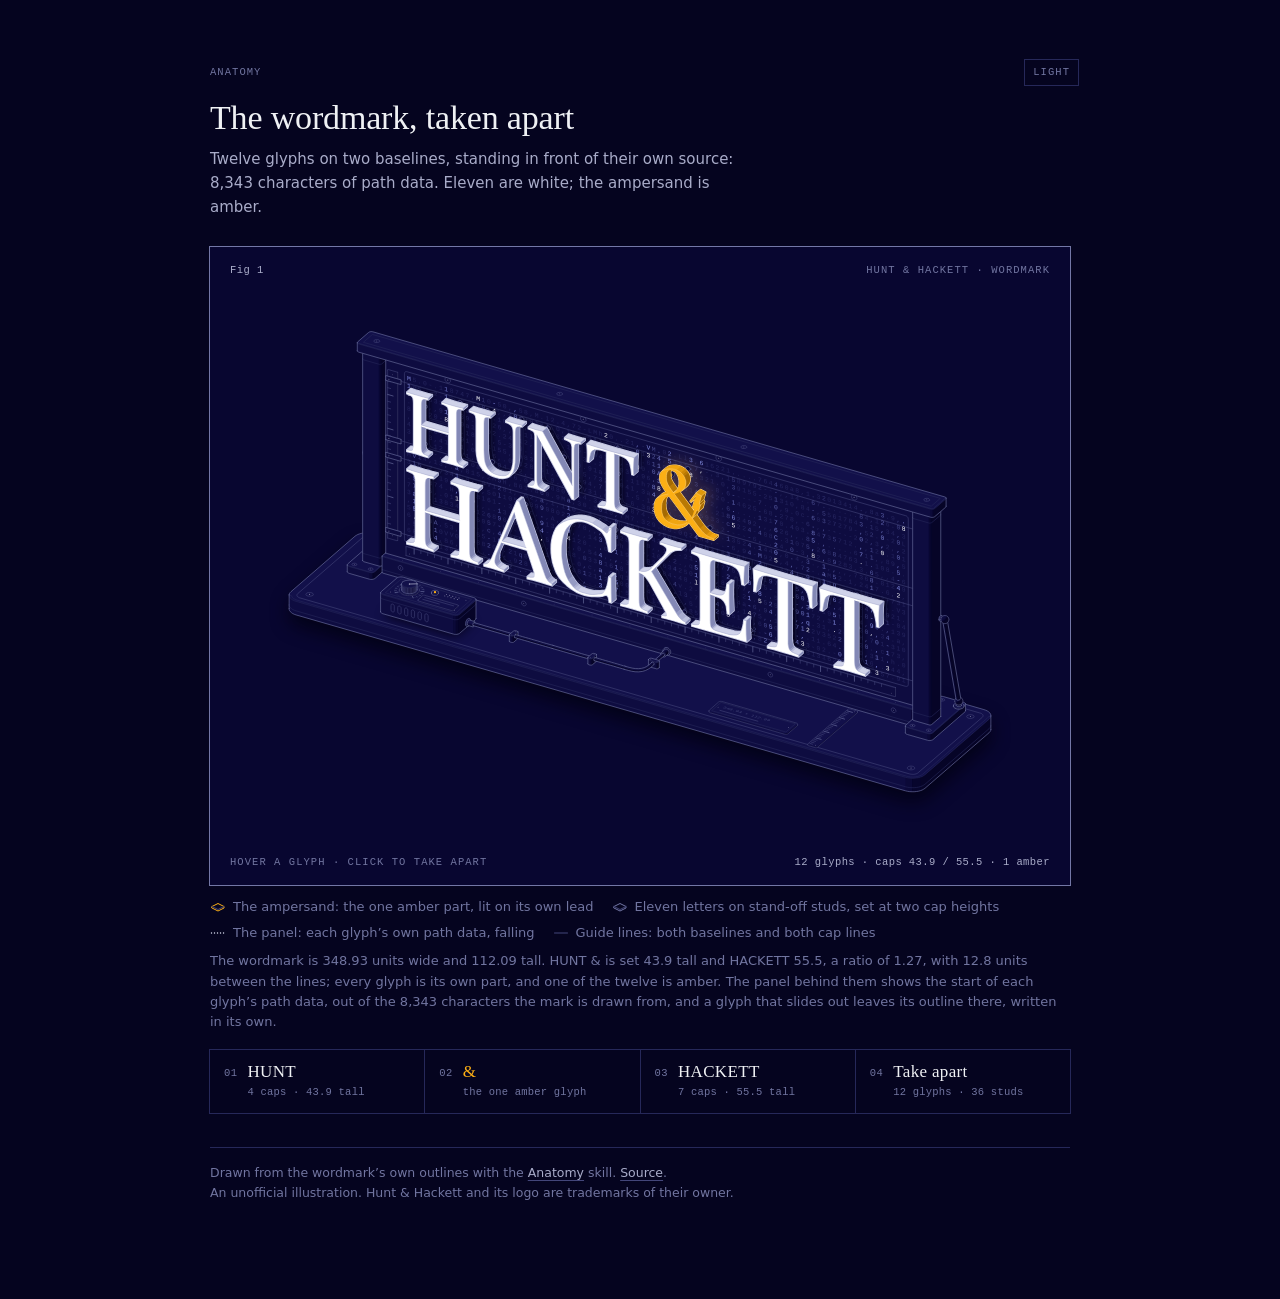
==== commit b5fc12a5: "Make the panel a display that streams the wordmark's own path data The panel behind the letters now " ====
--- a/index.html
+++ b/index.html
@@ -122,6 +122,7 @@
   --hh-amber:#fcaf15;--hh-amber-0:#a56a02;--hh-amber-1:#b97904;--hh-amber-2:#cd8807;--hh-amber-3:#e0980b;--hh-amber-4:#f0a511;--hh-amber-rim:#ffd27a;
   --hh-face:#ffffff;--hh-wall-0:#8388b5;--hh-wall-1:#959ac3;--hh-wall-2:#a8acd0;--hh-wall-3:#bbbfdd;--hh-wall-4:#cfd2e9;--hh-rim:#c4c8e3;--hh-crease:#a2a7cc;
   --hh-shadow:#020114;--hh-shadow-opacity:.7;--hh-glow-opacity:.5;--hh-glow-blend:screen;
+  --hh-code:#8f99f2;--hh-code-head:#ffffff;--hh-code-base:.16;--hh-code-mid:.5;--hh-code-tail:.95;--hh-code-lit:#c9d0ff;--hh-code-ground:.1;--hh-code-amber:var(--hh-amber);
 }
 .iso[data-theme="light"]{
   --anatomy-page:#eff1f4;--anatomy-card:#fbfbfd;--anatomy-text:#4a5278;--anatomy-strong:#080630;--anatomy-muted:#8489a8;
@@ -133,6 +134,7 @@
   --hh-face:#080630;--hh-wall-0:#1a1846;--hh-wall-1:#242251;--hh-wall-2:#2f2d5d;--hh-wall-3:#3b3969;--hh-wall-4:#484676;--hh-rim:#080630;--hh-crease:#5a5888;
   --hh-amber-rim:#b97904;
   --hh-shadow:#4a5278;--hh-shadow-opacity:.34;--hh-glow-opacity:.62;--hh-glow-blend:multiply;
+  --hh-code:#4a5278;--hh-code-head:#1b1a45;--hh-code-base:.22;--hh-code-mid:.55;--hh-code-tail:.95;--hh-code-lit:#2b2a5c;--hh-code-ground:.08;--hh-code-amber:#b97904;
 }
 html{color-scheme:dark}
 .hh-head{margin:0 0 28px}
@@ -159,6 +161,16 @@
 .hh-shadow{fill:var(--hh-shadow);stroke:none;filter:blur(2.4px);opacity:var(--hh-shadow-opacity);transform:translate(1.5px,2.5px)}
 .hh-glow{fill:var(--hh-amber);stroke:none;filter:blur(7px);opacity:var(--hh-glow-opacity);mix-blend-mode:var(--hh-glow-blend)}
 .iso-line.hh-print{stroke-width:.5px}
+.hh-code,.hh-lit{pointer-events:none;user-select:none;-webkit-user-select:none}
+.hh-code text,.hh-lit text{font-family:var(--anatomy-mono);font-size:4.7px;text-anchor:middle}
+.hh-code stop{stop-color:var(--hh-code)}
+.hh-code stop[data-s="base"]{stop-opacity:var(--hh-code-base)}
+.hh-code stop[data-s="mid"]{stop-opacity:var(--hh-code-mid)}
+.hh-code stop[data-s="tail"]{stop-opacity:var(--hh-code-tail)}
+.hh-code stop[data-s="head"]{stop-color:var(--hh-code-head);stop-opacity:1}
+.hh-lit text{fill:var(--hh-code-lit)}
+.hh-lit-ground{fill:var(--hh-code-lit);fill-opacity:var(--hh-code-ground);stroke:none}
+.hh-lit[data-amber]{--hh-code-lit:var(--hh-code-amber)}
 .iso-line.hh-lead{stroke:var(--hh-amber);stroke-width:.8px;opacity:.9}
 .hh-pilot{fill:var(--hh-amber)}
 .iso-swatch[data-mark="lit"] path{stroke:var(--hh-amber)}
@@ -184,7 +196,7 @@
   .iso-plate .iso-svg{width:118%;margin:0 -9%}
 }
 @media (prefers-reduced-motion:reduce){.hh-part{transition:none}}
-</style><link rel="icon" href="data:image/svg+xml,%3Csvg%20xmlns%3D%22http%3A%2F%2Fwww.w3.org%2F2000%2Fsvg%22%20viewBox%3D%22168.7%20-14%2072%2072%22%3E%3Crect%20x%3D%22168.7%22%20y%3D%22-14%22%20width%3D%2272%22%20height%3D%2272%22%20fill%3D%22%23080630%22%2F%3E%3Cpath%20fill%3D%22%23fcaf15%22%20d%3D%22M210.8%2032.4L212.6%2029.1L214%2025.6L215.5%2025.9L216.8%2020.9L216%2019.8L217.6%2013.9L213.8%2012.9L209.2%2020.2L209.9%2020.7L213.4%2015.4L210.9%2024.7L212.3%2025.1L211.8%2027.4L211.1%2029.6L210.2%2031.8L204.3%2025.4L197.6%2018.3L199.1%2017.3L200.6%2016.2L202.1%2015L203.3%2013.8L204.4%2012.4L204.9%2011.7L205.3%2010.9L205.6%2010.1L205.8%209.3L206%208.4L206%207.5L206%206.7L205.8%205.9L205.6%205.1L205.4%204.4L205%203.8L204.6%203.2L204.1%202.6L203.6%202.1L203%201.6L202.4%201.2L201%200.5L199.4%200.1L197.6%200L195.6%200.2L193.6%200.8L192.3%201.4L191%202L189.8%202.8L188.8%203.7L188%204.8L187.3%206L187.1%206.7L186.9%207.5L186.8%208.3L186.8%209.2L186.9%2010.7L187.2%2012.1L187.8%2013.4L188.5%2014.7L189.4%2015.9L190.4%2017.2L192.8%2019.7L190.2%2020.9L188.2%2022.1L186.6%2023.3L185.4%2024.5L184.7%2025.2L184.2%2026L183.7%2026.9L183.4%2027.8L183.1%2028.8L182.9%2029.9L182.8%2031L182.7%2032.3L182.8%2033.6L182.9%2034.9L183.2%2036.1L183.6%2037.2L184%2038.2L184.6%2039.2L185.2%2040.1L185.9%2040.9L186.7%2041.6L187.6%2042.2L188.6%2042.7L189.7%2043.2L190.8%2043.5L192.1%2043.8L193.4%2043.9L194.7%2044L197%2043.7L199.3%2043.2L201.4%2042.3L203.4%2041.1L205.2%2039.7L206.9%2038.1L208.4%2036.3L215.7%2044L226.7%2044L226.7%2042.9L225.3%2042.9L224.1%2042.7L222.9%2042.5L221.8%2042.1L220.8%2041.7L219.8%2041.2L218.9%2040.6L218%2039.9L216.3%2038.3L214.6%2036.6ZM191.6%207.9L191.7%206.3L191.9%204.9L192.2%203.7L192.7%202.8L193.4%202.1L194.2%201.6L195.2%201.3L196.4%201.2L197%201.3L197.6%201.4L198.1%201.6L198.6%201.9L199%202.3L199.4%202.7L200.1%203.7L200.5%204.9L200.9%206.1L201.1%207.4L201.1%208.6L201.1%209.6L201%2010.7L200.8%2011.9L200.4%2013L199.8%2014.2L199.1%2015.3L198%2016.4L196.7%2017.4L195.1%2015.6L193.9%2014.1L193%2012.8L192.3%2011.7L191.9%2010.7L191.7%209.8L191.6%208.9ZM196.3%2040.7L194.6%2040.5L193.1%2040.2L192.4%2039.9L191.7%2039.6L191%2039.1L190.5%2038.6L189.9%2038.1L189.5%2037.4L189.1%2036.6L188.7%2035.8L188.4%2034.8L188.2%2033.8L188.1%2032.6L188.1%2031.4L188.1%2029.4L188.4%2027.7L188.8%2026.3L189.3%2025L190.1%2023.8L191.1%2022.8L192.3%2021.7L193.7%2020.7L207.7%2035.6L206.7%2036.7L205.6%2037.7L204.3%2038.6L202.9%2039.3L201.4%2039.9L199.8%2040.3L198.1%2040.6Z%22%2F%3E%3C%2Fsvg%3E"><meta name="description" content="An interactive isometric anatomy of the Hunt &amp; Hackett wordmark: twelve glyphs on stand-off studs that slide apart."><meta property="og:title" content="The wordmark, taken apart"><meta property="og:description" content="An interactive isometric anatomy of the Hunt &amp; Hackett wordmark."><meta property="og:image" content="https://cozybear-dev.github.io/hackett-logo/assets/preview.png"><meta name="theme-color" content="#080630"></head><body class="iso" data-theme="dark"><main class="iso-page"><header class="hh-head"><p class="hh-kicker"><span>Anatomy</span><a class="hh-theme" href="light.html">Light</a></p><h1>The wordmark, taken apart</h1><p class="hh-lede">Twelve glyphs on two baselines. Eleven are white; the ampersand is amber and carries the mark’s only flourish.</p></header><figure class="iso-figure"><div class="iso-plate"><div class="iso-plate-corners" aria-hidden="true"><span class="iso-plate-corner" data-corner="fig">Fig 1</span><span class="iso-plate-corner" data-corner="title">Hunt &amp; Hackett · wordmark</span><span class="iso-plate-corner" data-corner="hint">Hover a glyph · click to take apart</span><span class="iso-plate-corner" data-corner="readout" data-readout>12 glyphs · caps 43.9 / 55.5 · 1 amber</span></div><div class="iso-stage" tabindex="0" role="group" aria-label="Hunt and Hackett wordmark as a stand-off sign. Arrow keys step through the twelve glyphs, Space takes the sign apart, Escape puts it back."><svg xmlns="http://www.w3.org/2000/svg" class="iso-svg" viewBox="0 0 760 500" role="img" aria-label="The Hunt &amp; Hackett wordmark built as a stand-off sign on an assembly stand. Eleven white letters and one amber ampersand stand on studs in front of a navy panel, HUNT &amp; above HACKETT, with rules along the panel measuring its two cap heights and its width. Any glyph slides out along its studs, and the ampersand stays lit on a coiled lead."><path class="iso-halo" d="M51.6 284.1L51.7 282.8L52.2 281.5L53.3 280.3L113.3 228.3L114.8 227.3L116.7 226.4L118.9 225.7L121.3 225.3L123.9 225.1L126.5 225.1L129 225.4L131.3 225.9L701.9 390.6L704 391.4L705.7 392.3L707.1 393.4L708 394.6L708.4 395.9L708.4 408.6L708.3 409.9L707.8 411.1L706.7 412.3L646.7 464.3L645.2 465.3L643.3 466.2L641.1 466.9L638.7 467.4L636.1 467.6L633.5 467.5L631 467.2L628.7 466.7L58.1 302L56 301.3L54.3 300.3L52.9 299.2L52 298L51.6 296.7Z"/><g class="iso-solid"><path class="iso-fill" d="M122.2 259.7L122.2 258.5L122.8 257.4L123.7 256.4L125 255.4L126.7 254.6L128.7 254L130.8 253.6L133.1 253.4L135.4 253.5L137.6 253.7L139.7 254.2L141.6 254.9L143.1 255.7L144.4 256.7L145.2 257.8L145.5 258.9L145.5 260.9L145.5 262.1L144.9 263.2L144 264.2L142.7 265.2L141 266L139 266.6L136.9 267L134.6 267.2L132.3 267.1L130.1 266.9L128 266.4L126.1 265.7L124.6 264.9L123.3 263.9L122.5 262.8L122.2 261.7Z"/><path class="iso-shade" data-shade="0" d="M144 264.2L142.7 265.2L142.7 263.1L144 262.2ZM142.7 265.2L141 266L141 263.9L142.7 263.1ZM141 266L139 266.6L139 264.5L141 263.9ZM145.5 260.9L145.5 262.1L145.5 260.1L145.5 258.9ZM145.5 262.1L144.9 263.2L144.9 261.2L145.5 260.1ZM144.9 263.2L144 264.2L144 262.2L144.9 261.2Z"/><path class="iso-shade" data-shade="1" d="M139 266.6L136.9 267L136.9 264.9L139 264.5ZM136.9 267L134.6 267.2L134.6 265.1L136.9 264.9Z"/><path class="iso-shade" data-shade="2" d="M134.6 267.2L132.3 267.1L132.3 265.1L134.6 265.1ZM132.3 267.1L130.1 266.9L130.1 264.8L132.3 265.1ZM130.1 266.9L128 266.4L128 264.4L130.1 264.8Z"/><path class="iso-shade" data-shade="3" d="M128 266.4L126.1 265.7L126.1 263.7L128 264.4ZM126.1 265.7L124.6 264.9L124.6 262.9L126.1 263.7ZM124.6 264.9L123.3 263.9L123.3 261.9L124.6 262.9ZM123.3 263.9L122.5 262.8L122.5 260.8L123.3 261.9ZM122.5 262.8L122.2 261.7L122.2 259.7L122.5 260.8Z"/><path class="iso-top" d="M144 262.2L142.7 263.1L141 263.9L139 264.5L136.9 264.9L134.6 265.1L132.3 265.1L130.1 264.8L128 264.4L126.1 263.7L124.6 262.9L123.3 261.9L122.5 260.8L122.2 259.7L122.2 258.5L122.8 257.4L123.7 256.4L125 255.4L126.7 254.6L128.7 254L130.8 253.6L133.1 253.4L135.4 253.5L137.6 253.7L139.7 254.2L141.6 254.9L143.1 255.7L144.4 256.7L145.2 257.8L145.5 258.9L145.5 260.1L144.9 261.2Z"/><path class="iso-line iso-crease" data-tone="faint" d="M145.5 258.9L145.5 260.1L144.9 261.2L144 262.2L142.7 263.1L141 263.9L139 264.5L136.9 264.9L134.6 265.1L132.3 265.1L130.1 264.8L128 264.4L126.1 263.7L124.6 262.9L123.3 261.9L122.5 260.8L122.2 259.7"/><path class="iso-line iso-edge" data-tone="lo" d="M122.2 259.7L122.2 258.5L122.8 257.4L123.7 256.4L125 255.4L126.7 254.6L128.7 254L130.8 253.6L133.1 253.4L135.4 253.5L137.6 253.7L139.7 254.2L141.6 254.9L143.1 255.7L144.4 256.7L145.2 257.8L145.5 258.9M145.5 260.9L145.5 262.1L144.9 263.2L144 264.2L142.7 265.2L141 266L139 266.6L136.9 267L134.6 267.2L132.3 267.1L130.1 266.9L128 266.4L126.1 265.7L124.6 264.9L123.3 263.9L122.5 262.8L122.2 261.7M122.2 259.7L122.2 261.7M145.5 258.9L145.5 260.9"/></g><g class="iso-solid"><path class="iso-fill" d="M124.8 255.3L124.9 254.4L125.3 253.5L126 252.7L127 252L128.3 251.4L129.8 250.9L131.5 250.6L133.3 250.4L135 250.5L136.8 250.7L138.4 251L139.8 251.6L141.1 252.2L142 253L142.6 253.8L142.9 254.7L142.9 259L142.8 259.9L142.4 260.7L141.7 261.6L140.7 262.3L139.4 262.9L137.9 263.4L136.2 263.7L134.4 263.8L132.7 263.8L130.9 263.6L129.3 263.2L127.9 262.7L126.6 262L125.7 261.3L125.1 260.5L124.8 259.6Z"/><path class="iso-shade" data-shade="0" d="M141.7 261.6L140.7 262.3L140.7 258L141.7 257.2ZM140.7 262.3L139.4 262.9L139.4 258.6L140.7 258ZM139.4 262.9L137.9 263.4L137.9 259L139.4 258.6ZM142.9 259L142.8 259.9L142.8 255.6L142.9 254.7ZM142.8 259.9L142.4 260.7L142.4 256.4L142.8 255.6ZM142.4 260.7L141.7 261.6L141.7 257.2L142.4 256.4Z"/><path class="iso-shade" data-shade="1" d="M137.9 263.4L136.2 263.7L136.2 259.4L137.9 259ZM136.2 263.7L134.4 263.8L134.4 259.5L136.2 259.4Z"/><path class="iso-shade" data-shade="2" d="M134.4 263.8L132.7 263.8L132.7 259.5L134.4 259.5ZM132.7 263.8L130.9 263.6L130.9 259.3L132.7 259.5ZM130.9 263.6L129.3 263.2L129.3 258.9L130.9 259.3Z"/><path class="iso-shade" data-shade="3" d="M129.3 263.2L127.9 262.7L127.9 258.4L129.3 258.9ZM127.9 262.7L126.6 262L126.6 257.7L127.9 258.4ZM126.6 262L125.7 261.3L125.7 257L126.6 257.7ZM125.7 261.3L125.1 260.5L125.1 256.2L125.7 257ZM125.1 260.5L124.8 259.6L124.8 255.3L125.1 256.2Z"/><path class="iso-top" d="M141.7 257.2L140.7 258L139.4 258.6L137.9 259L136.2 259.4L134.4 259.5L132.7 259.5L130.9 259.3L129.3 258.9L127.9 258.4L126.6 257.7L125.7 257L125.1 256.2L124.8 255.3L124.9 254.4L125.3 253.5L126 252.7L127 252L128.3 251.4L129.8 250.9L131.5 250.6L133.3 250.4L135 250.5L136.8 250.7L138.4 251L139.8 251.6L141.1 252.2L142 253L142.6 253.8L142.9 254.7L142.8 255.6L142.4 256.4Z"/><path class="iso-line iso-crease" data-tone="faint" d="M142.9 254.7L142.8 255.6L142.4 256.4L141.7 257.2L140.7 258L139.4 258.6L137.9 259L136.2 259.4L134.4 259.5L132.7 259.5L130.9 259.3L129.3 258.9L127.9 258.4L126.6 257.7L125.7 257L125.1 256.2L124.8 255.3"/><path class="iso-line iso-edge" data-tone="mid" d="M124.8 255.3L124.9 254.4L125.3 253.5L126 252.7L127 252L128.3 251.4L129.8 250.9L131.5 250.6L133.3 250.4L135 250.5L136.8 250.7L138.4 251L139.8 251.6L141.1 252.2L142 253L142.6 253.8L142.9 254.7M142.9 259L142.8 259.9L142.4 260.7L141.7 261.6L140.7 262.3L139.4 262.9L137.9 263.4L136.2 263.7L134.4 263.8L132.7 263.8L130.9 263.6L129.3 263.2L127.9 262.7L126.6 262L125.7 261.3L125.1 260.5L124.8 259.6M124.8 255.3L124.8 259.6M142.9 254.7L142.9 259"/></g><path class="iso-line" data-tone="lo" d="M141.7 261.2L141.7 257.6M140.6 261.9L140.6 258.4M139.2 262.6L139.2 259M137.5 263.1L137.5 259.5M135.7 263.3L135.7 259.8M133.9 263.4L133.9 259.9M132 263.3L132 259.8M130.2 263.1L130.2 259.5M128.5 262.6L128.5 259M127.1 261.9L127.1 258.4M126 261.2L126 257.6M125.2 260.3L125.2 256.8M142.5 260.3L142.5 256.8"/><g class="iso-solid"><path class="iso-fill" d="M87 290.1L87.1 289L87.6 287.8L88.6 286.8L89.9 285.9L91.6 285.1L93.5 284.5L95.7 284.1L97.9 283.9L100.2 283.9L102.5 284.2L104.6 284.6L106.4 285.3L108 286.2L109.2 287.1L110 288.2L110.4 289.3L110.4 291.4L110.3 292.5L109.8 293.6L108.9 294.7L107.5 295.6L105.8 296.4L103.9 297L101.7 297.4L99.5 297.6L97.2 297.6L94.9 297.3L92.9 296.8L91 296.1L89.4 295.3L88.2 294.3L87.4 293.3L87 292.1Z"/><path class="iso-shade" data-shade="0" d="M108.9 294.7L107.5 295.6L107.5 293.6L108.9 292.6ZM107.5 295.6L105.8 296.4L105.8 294.4L107.5 293.6ZM105.8 296.4L103.9 297L103.9 295L105.8 294.4ZM110.4 291.4L110.3 292.5L110.3 290.5L110.4 289.3ZM110.3 292.5L109.8 293.6L109.8 291.6L110.3 290.5ZM109.8 293.6L108.9 294.7L108.9 292.6L109.8 291.6Z"/><path class="iso-shade" data-shade="1" d="M103.9 297L101.7 297.4L101.7 295.4L103.9 295ZM101.7 297.4L99.5 297.6L99.5 295.6L101.7 295.4Z"/><path class="iso-shade" data-shade="2" d="M99.5 297.6L97.2 297.6L97.2 295.5L99.5 295.6ZM97.2 297.6L94.9 297.3L94.9 295.3L97.2 295.5ZM94.9 297.3L92.9 296.8L92.9 294.8L94.9 295.3Z"/><path class="iso-shade" data-shade="3" d="M92.9 296.8L91 296.1L91 294.1L92.9 294.8ZM91 296.1L89.4 295.3L89.4 293.3L91 294.1ZM89.4 295.3L88.2 294.3L88.2 292.3L89.4 293.3ZM88.2 294.3L87.4 293.3L87.4 291.2L88.2 292.3ZM87.4 293.3L87 292.1L87 290.1L87.4 291.2Z"/><path class="iso-top" d="M108.9 292.6L107.5 293.6L105.8 294.4L103.9 295L101.7 295.4L99.5 295.6L97.2 295.5L94.9 295.3L92.9 294.8L91 294.1L89.4 293.3L88.2 292.3L87.4 291.2L87 290.1L87.1 289L87.6 287.8L88.6 286.8L89.9 285.9L91.6 285.1L93.5 284.5L95.7 284.1L97.9 283.9L100.2 283.9L102.5 284.2L104.6 284.6L106.4 285.3L108 286.2L109.2 287.1L110 288.2L110.4 289.3L110.3 290.5L109.8 291.6Z"/><path class="iso-line iso-crease" data-tone="faint" d="M110.4 289.3L110.3 290.5L109.8 291.6L108.9 292.6L107.5 293.6L105.8 294.4L103.9 295L101.7 295.4L99.5 295.6L97.2 295.5L94.9 295.3L92.9 294.8L91 294.1L89.4 293.3L88.2 292.3L87.4 291.2L87 290.1"/><path class="iso-line iso-edge" data-tone="lo" d="M87 290.1L87.1 289L87.6 287.8L88.6 286.8L89.9 285.9L91.6 285.1L93.5 284.5L95.7 284.1L97.9 283.9L100.2 283.9L102.5 284.2L104.6 284.6L106.4 285.3L108 286.2L109.2 287.1L110 288.2L110.4 289.3M110.4 291.4L110.3 292.5L109.8 293.6L108.9 294.7L107.5 295.6L105.8 296.4L103.9 297L101.7 297.4L99.5 297.6L97.2 297.6L94.9 297.3L92.9 296.8L91 296.1L89.4 295.3L88.2 294.3L87.4 293.3L87 292.1M87 290.1L87 292.1M110.4 289.3L110.4 291.4"/></g><g class="iso-solid"><path class="iso-fill" d="M89.7 285.7L89.7 284.8L90.1 283.9L90.9 283.1L91.9 282.4L93.2 281.8L94.7 281.3L96.4 281L98.1 280.9L99.9 280.9L101.6 281.1L103.3 281.5L104.7 282L105.9 282.6L106.9 283.4L107.5 284.2L107.8 285.1L107.8 289.4L107.7 290.3L107.3 291.2L106.6 292L105.5 292.7L104.2 293.3L102.7 293.8L101.1 294.1L99.3 294.2L97.5 294.2L95.8 294L94.2 293.6L92.7 293.1L91.5 292.5L90.6 291.7L89.9 290.9L89.7 290Z"/><path class="iso-shade" data-shade="0" d="M106.6 292L105.5 292.7L105.5 288.4L106.6 287.7ZM105.5 292.7L104.2 293.3L104.2 289L105.5 288.4ZM104.2 293.3L102.7 293.8L102.7 289.5L104.2 289ZM107.8 289.4L107.7 290.3L107.7 286L107.8 285.1ZM107.7 290.3L107.3 291.2L107.3 286.9L107.7 286ZM107.3 291.2L106.6 292L106.6 287.7L107.3 286.9Z"/><path class="iso-shade" data-shade="1" d="M102.7 293.8L101.1 294.1L101.1 289.8L102.7 289.5ZM101.1 294.1L99.3 294.2L99.3 289.9L101.1 289.8Z"/><path class="iso-shade" data-shade="2" d="M99.3 294.2L97.5 294.2L97.5 289.9L99.3 289.9ZM97.5 294.2L95.8 294L95.8 289.7L97.5 289.9ZM95.8 294L94.2 293.6L94.2 289.3L95.8 289.7Z"/><path class="iso-shade" data-shade="3" d="M94.2 293.6L92.7 293.1L92.7 288.8L94.2 289.3ZM92.7 293.1L91.5 292.5L91.5 288.2L92.7 288.8ZM91.5 292.5L90.6 291.7L90.6 287.4L91.5 288.2ZM90.6 291.7L89.9 290.9L89.9 286.6L90.6 287.4ZM89.9 290.9L89.7 290L89.7 285.7L89.9 286.6Z"/><path class="iso-top" d="M106.6 287.7L105.5 288.4L104.2 289L102.7 289.5L101.1 289.8L99.3 289.9L97.5 289.9L95.8 289.7L94.2 289.3L92.7 288.8L91.5 288.2L90.6 287.4L89.9 286.6L89.7 285.7L89.7 284.8L90.1 283.9L90.9 283.1L91.9 282.4L93.2 281.8L94.7 281.3L96.4 281L98.1 280.9L99.9 280.9L101.6 281.1L103.3 281.5L104.7 282L105.9 282.6L106.9 283.4L107.5 284.2L107.8 285.1L107.7 286L107.3 286.9Z"/><path class="iso-line iso-crease" data-tone="faint" d="M107.8 285.1L107.7 286L107.3 286.9L106.6 287.7L105.5 288.4L104.2 289L102.7 289.5L101.1 289.8L99.3 289.9L97.5 289.9L95.8 289.7L94.2 289.3L92.7 288.8L91.5 288.2L90.6 287.4L89.9 286.6L89.7 285.7"/><path class="iso-line iso-edge" data-tone="mid" d="M89.7 285.7L89.7 284.8L90.1 283.9L90.9 283.1L91.9 282.4L93.2 281.8L94.7 281.3L96.4 281L98.1 280.9L99.9 280.9L101.6 281.1L103.3 281.5L104.7 282L105.9 282.6L106.9 283.4L107.5 284.2L107.8 285.1M107.8 289.4L107.7 290.3L107.3 291.2L106.6 292L105.5 292.7L104.2 293.3L102.7 293.8L101.1 294.1L99.3 294.2L97.5 294.2L95.8 294L94.2 293.6L92.7 293.1L91.5 292.5L90.6 291.7L89.9 290.9L89.7 290M89.7 285.7L89.7 290M107.8 285.1L107.8 289.4"/></g><path class="iso-line" data-tone="lo" d="M106.6 291.6L106.6 288.1M105.5 292.4L105.5 288.8M104 293L104 289.5M102.4 293.5L102.4 289.9M100.6 293.8L100.6 290.2M98.7 293.9L98.7 290.3M96.8 293.8L96.8 290.2M95 293.5L95 289.9M93.4 293L93.4 289.5M92 292.4L92 288.8M90.9 291.6L90.9 288.1M90.1 290.7L90.1 287.2M107.3 290.7L107.3 287.2"/><g class="iso-solid"><path class="iso-fill" d="M387.3 334.5L387.4 333.4L387.9 332.3L388.9 331.2L390.2 330.3L391.9 329.5L393.9 328.9L396 328.5L398.3 328.3L400.6 328.3L402.8 328.6L404.9 329.1L406.8 329.7L408.3 330.6L409.5 331.6L410.3 332.6L410.7 333.8L410.7 335.8L410.6 336.9L410.1 338.1L409.2 339.1L407.8 340L406.2 340.8L404.2 341.4L402.1 341.8L399.8 342L397.5 342L395.3 341.7L393.2 341.2L391.3 340.6L389.7 339.7L388.5 338.8L387.7 337.7L387.3 336.6Z"/><path class="iso-shade" data-shade="0" d="M409.2 339.1L407.8 340L407.8 338L409.2 337.1ZM407.8 340L406.2 340.8L406.2 338.8L407.8 338ZM406.2 340.8L404.2 341.4L404.2 339.4L406.2 338.8ZM410.7 335.8L410.6 336.9L410.6 334.9L410.7 333.8ZM410.6 336.9L410.1 338.1L410.1 336L410.6 334.9ZM410.1 338.1L409.2 339.1L409.2 337.1L410.1 336Z"/><path class="iso-shade" data-shade="1" d="M404.2 341.4L402.1 341.8L402.1 339.8L404.2 339.4ZM402.1 341.8L399.8 342L399.8 340L402.1 339.8Z"/><path class="iso-shade" data-shade="2" d="M399.8 342L397.5 342L397.5 340L399.8 340ZM397.5 342L395.3 341.7L395.3 339.7L397.5 340ZM395.3 341.7L393.2 341.2L393.2 339.2L395.3 339.7Z"/><path class="iso-shade" data-shade="3" d="M393.2 341.2L391.3 340.6L391.3 338.6L393.2 339.2ZM391.3 340.6L389.7 339.7L389.7 337.7L391.3 338.6ZM389.7 339.7L388.5 338.8L388.5 336.7L389.7 337.7ZM388.5 338.8L387.7 337.7L387.7 335.7L388.5 336.7ZM387.7 337.7L387.3 336.6L387.3 334.5L387.7 335.7Z"/><path class="iso-top" d="M409.2 337.1L407.8 338L406.2 338.8L404.2 339.4L402.1 339.8L399.8 340L397.5 340L395.3 339.7L393.2 339.2L391.3 338.6L389.7 337.7L388.5 336.7L387.7 335.7L387.3 334.5L387.4 333.4L387.9 332.3L388.9 331.2L390.2 330.3L391.9 329.5L393.9 328.9L396 328.5L398.3 328.3L400.6 328.3L402.8 328.6L404.9 329.1L406.8 329.7L408.3 330.6L409.5 331.6L410.3 332.6L410.7 333.8L410.6 334.9L410.1 336Z"/><path class="iso-line iso-crease" data-tone="faint" d="M410.7 333.8L410.6 334.9L410.1 336L409.2 337.1L407.8 338L406.2 338.8L404.2 339.4L402.1 339.8L399.8 340L397.5 340L395.3 339.7L393.2 339.2L391.3 338.6L389.7 337.7L388.5 336.7L387.7 335.7L387.3 334.5"/><path class="iso-line iso-edge" data-tone="lo" d="M387.3 334.5L387.4 333.4L387.9 332.3L388.9 331.2L390.2 330.3L391.9 329.5L393.9 328.9L396 328.5L398.3 328.3L400.6 328.3L402.8 328.6L404.9 329.1L406.8 329.7L408.3 330.6L409.5 331.6L410.3 332.6L410.7 333.8M410.7 335.8L410.6 336.9L410.1 338.1L409.2 339.1L407.8 340L406.2 340.8L404.2 341.4L402.1 341.8L399.8 342L397.5 342L395.3 341.7L393.2 341.2L391.3 340.6L389.7 339.7L388.5 338.8L387.7 337.7L387.3 336.6M387.3 334.5L387.3 336.6M410.7 333.8L410.7 335.8"/></g><g class="iso-solid"><path class="iso-fill" d="M390 330.1L390 329.2L390.4 328.4L391.2 327.6L392.2 326.8L393.5 326.2L395 325.8L396.7 325.5L398.4 325.3L400.2 325.3L401.9 325.5L403.6 325.9L405 326.4L406.2 327.1L407.2 327.8L407.8 328.7L408.1 329.5L408.1 333.9L408 334.7L407.6 335.6L406.9 336.4L405.9 337.1L404.6 337.7L403 338.2L401.4 338.5L399.6 338.7L397.8 338.6L396.1 338.4L394.5 338.1L393 337.6L391.8 336.9L390.9 336.2L390.3 335.3L390 334.4Z"/><path class="iso-shade" data-shade="0" d="M406.9 336.4L405.9 337.1L405.9 332.8L406.9 332.1ZM405.9 337.1L404.6 337.7L404.6 333.4L405.9 332.8ZM404.6 337.7L403 338.2L403 333.9L404.6 333.4ZM408.1 333.9L408 334.7L408 330.4L408.1 329.5ZM408 334.7L407.6 335.6L407.6 331.3L408 330.4ZM407.6 335.6L406.9 336.4L406.9 332.1L407.6 331.3Z"/><path class="iso-shade" data-shade="1" d="M403 338.2L401.4 338.5L401.4 334.2L403 333.9ZM401.4 338.5L399.6 338.7L399.6 334.4L401.4 334.2Z"/><path class="iso-shade" data-shade="2" d="M399.6 338.7L397.8 338.6L397.8 334.3L399.6 334.4ZM397.8 338.6L396.1 338.4L396.1 334.1L397.8 334.3ZM396.1 338.4L394.5 338.1L394.5 333.8L396.1 334.1Z"/><path class="iso-shade" data-shade="3" d="M394.5 338.1L393 337.6L393 333.2L394.5 333.8ZM393 337.6L391.8 336.9L391.8 332.6L393 333.2ZM391.8 336.9L390.9 336.2L390.9 331.8L391.8 332.6ZM390.9 336.2L390.3 335.3L390.3 331L390.9 331.8ZM390.3 335.3L390 334.4L390 330.1L390.3 331Z"/><path class="iso-top" d="M406.9 332.1L405.9 332.8L404.6 333.4L403 333.9L401.4 334.2L399.6 334.4L397.8 334.3L396.1 334.1L394.5 333.8L393 333.2L391.8 332.6L390.9 331.8L390.3 331L390 330.1L390 329.2L390.4 328.4L391.2 327.6L392.2 326.8L393.5 326.2L395 325.8L396.7 325.5L398.4 325.3L400.2 325.3L401.9 325.5L403.6 325.9L405 326.4L406.2 327.1L407.2 327.8L407.8 328.7L408.1 329.5L408 330.4L407.6 331.3Z"/><path class="iso-line iso-crease" data-tone="faint" d="M408.1 329.5L408 330.4L407.6 331.3L406.9 332.1L405.9 332.8L404.6 333.4L403 333.9L401.4 334.2L399.6 334.4L397.8 334.3L396.1 334.1L394.5 333.8L393 333.2L391.8 332.6L390.9 331.8L390.3 331L390 330.1"/><path class="iso-line iso-edge" data-tone="mid" d="M390 330.1L390 329.2L390.4 328.4L391.2 327.6L392.2 326.8L393.5 326.2L395 325.8L396.7 325.5L398.4 325.3L400.2 325.3L401.9 325.5L403.6 325.9L405 326.4L406.2 327.1L407.2 327.8L407.8 328.7L408.1 329.5M408.1 333.9L408 334.7L407.6 335.6L406.9 336.4L405.9 337.1L404.6 337.7L403 338.2L401.4 338.5L399.6 338.7L397.8 338.6L396.1 338.4L394.5 338.1L393 337.6L391.8 336.9L390.9 336.2L390.3 335.3L390 334.4M390 330.1L390 334.4M408.1 329.5L408.1 333.9"/></g><path class="iso-line" data-tone="lo" d="M406.9 336L406.9 332.5M405.8 336.8L405.8 333.3M404.4 337.4L404.4 333.9M402.7 337.9L402.7 334.4M400.9 338.2L400.9 334.7M399 338.3L399 334.8M397.1 338.2L397.1 334.7M395.3 337.9L395.3 334.4M393.7 337.4L393.7 333.9M392.3 336.8L392.3 333.3M391.2 336L391.2 332.5M390.4 335.2L390.4 331.6M407.7 335.2L407.7 331.6"/><g class="iso-solid"><path class="iso-fill" d="M349.3 367.5L349.4 366.3L349.9 365.2L350.8 364.2L352.2 363.3L353.8 362.5L355.8 361.9L357.9 361.5L360.2 361.3L362.5 361.3L364.7 361.6L366.8 362L368.7 362.7L370.3 363.5L371.5 364.5L372.3 365.6L372.7 366.7L372.7 368.8L372.6 369.9L372.1 371L371.1 372.1L369.8 373L368.1 373.8L366.1 374.4L364 374.8L361.7 375L359.4 374.9L357.2 374.7L355.1 374.2L353.2 373.5L351.7 372.7L350.5 371.7L349.7 370.7L349.3 369.5Z"/><path class="iso-shade" data-shade="0" d="M371.1 372.1L369.8 373L369.8 371L371.1 370ZM369.8 373L368.1 373.8L368.1 371.8L369.8 371ZM368.1 373.8L366.1 374.4L366.1 372.4L368.1 371.8ZM372.7 368.8L372.6 369.9L372.6 367.9L372.7 366.7ZM372.6 369.9L372.1 371L372.1 369L372.6 367.9ZM372.1 371L371.1 372.1L371.1 370L372.1 369Z"/><path class="iso-shade" data-shade="1" d="M366.1 374.4L364 374.8L364 372.8L366.1 372.4ZM364 374.8L361.7 375L361.7 373L364 372.8Z"/><path class="iso-shade" data-shade="2" d="M361.7 375L359.4 374.9L359.4 372.9L361.7 373ZM359.4 374.9L357.2 374.7L357.2 372.7L359.4 372.9ZM357.2 374.7L355.1 374.2L355.1 372.2L357.2 372.7Z"/><path class="iso-shade" data-shade="3" d="M355.1 374.2L353.2 373.5L353.2 371.5L355.1 372.2ZM353.2 373.5L351.7 372.7L351.7 370.7L353.2 371.5ZM351.7 372.7L350.5 371.7L350.5 369.7L351.7 370.7ZM350.5 371.7L349.7 370.7L349.7 368.6L350.5 369.7ZM349.7 370.7L349.3 369.5L349.3 367.5L349.7 368.6Z"/><path class="iso-top" d="M371.1 370L369.8 371L368.1 371.8L366.1 372.4L364 372.8L361.7 373L359.4 372.9L357.2 372.7L355.1 372.2L353.2 371.5L351.7 370.7L350.5 369.7L349.7 368.6L349.3 367.5L349.4 366.3L349.9 365.2L350.8 364.2L352.2 363.3L353.8 362.5L355.8 361.9L357.9 361.5L360.2 361.3L362.5 361.3L364.7 361.6L366.8 362L368.7 362.7L370.3 363.5L371.5 364.5L372.3 365.6L372.7 366.7L372.6 367.9L372.1 369Z"/><path class="iso-line iso-crease" data-tone="faint" d="M372.7 366.7L372.6 367.9L372.1 369L371.1 370L369.8 371L368.1 371.8L366.1 372.4L364 372.8L361.7 373L359.4 372.9L357.2 372.7L355.1 372.2L353.2 371.5L351.7 370.7L350.5 369.7L349.7 368.6L349.3 367.5"/><path class="iso-line iso-edge" data-tone="lo" d="M349.3 367.5L349.4 366.3L349.9 365.2L350.8 364.2L352.2 363.3L353.8 362.5L355.8 361.9L357.9 361.5L360.2 361.3L362.5 361.3L364.7 361.6L366.8 362L368.7 362.7L370.3 363.5L371.5 364.5L372.3 365.6L372.7 366.7M372.7 368.8L372.6 369.9L372.1 371L371.1 372.1L369.8 373L368.1 373.8L366.1 374.4L364 374.8L361.7 375L359.4 374.9L357.2 374.7L355.1 374.2L353.2 373.5L351.7 372.7L350.5 371.7L349.7 370.7L349.3 369.5M349.3 367.5L349.3 369.5M372.7 366.7L372.7 368.8"/></g><g class="iso-solid"><path class="iso-fill" d="M351.9 363.1L352 362.2L352.4 361.3L353.1 360.5L354.1 359.8L355.4 359.2L357 358.7L358.6 358.4L360.4 358.3L362.2 358.3L363.9 358.5L365.5 358.9L367 359.4L368.2 360L369.1 360.8L369.7 361.6L370 362.5L370 366.8L370 367.7L369.6 368.6L368.8 369.4L367.8 370.1L366.5 370.7L365 371.2L363.3 371.5L361.6 371.6L359.8 371.6L358.1 371.4L356.4 371L355 370.5L353.8 369.9L352.8 369.1L352.2 368.3L351.9 367.4Z"/><path class="iso-shade" data-shade="0" d="M368.8 369.4L367.8 370.1L367.8 365.8L368.8 365.1ZM367.8 370.1L366.5 370.7L366.5 366.4L367.8 365.8ZM366.5 370.7L365 371.2L365 366.9L366.5 366.4ZM370 366.8L370 367.7L370 363.4L370 362.5ZM370 367.7L369.6 368.6L369.6 364.3L370 363.4ZM369.6 368.6L368.8 369.4L368.8 365.1L369.6 364.3Z"/><path class="iso-shade" data-shade="1" d="M365 371.2L363.3 371.5L363.3 367.2L365 366.9ZM363.3 371.5L361.6 371.6L361.6 367.3L363.3 367.2Z"/><path class="iso-shade" data-shade="2" d="M361.6 371.6L359.8 371.6L359.8 367.3L361.6 367.3ZM359.8 371.6L358.1 371.4L358.1 367.1L359.8 367.3ZM358.1 371.4L356.4 371L356.4 366.7L358.1 367.1Z"/><path class="iso-shade" data-shade="3" d="M356.4 371L355 370.5L355 366.2L356.4 366.7ZM355 370.5L353.8 369.9L353.8 365.6L355 366.2ZM353.8 369.9L352.8 369.1L352.8 364.8L353.8 365.6ZM352.8 369.1L352.2 368.3L352.2 364L352.8 364.8ZM352.2 368.3L351.9 367.4L351.9 363.1L352.2 364Z"/><path class="iso-top" d="M368.8 365.1L367.8 365.8L366.5 366.4L365 366.9L363.3 367.2L361.6 367.3L359.8 367.3L358.1 367.1L356.4 366.7L355 366.2L353.8 365.6L352.8 364.8L352.2 364L351.9 363.1L352 362.2L352.4 361.3L353.1 360.5L354.1 359.8L355.4 359.2L357 358.7L358.6 358.4L360.4 358.3L362.2 358.3L363.9 358.5L365.5 358.9L367 359.4L368.2 360L369.1 360.8L369.7 361.6L370 362.5L370 363.4L369.6 364.3Z"/><path class="iso-line iso-crease" data-tone="faint" d="M370 362.5L370 363.4L369.6 364.3L368.8 365.1L367.8 365.8L366.5 366.4L365 366.9L363.3 367.2L361.6 367.3L359.8 367.3L358.1 367.1L356.4 366.7L355 366.2L353.8 365.6L352.8 364.8L352.2 364L351.9 363.1"/><path class="iso-line iso-edge" data-tone="mid" d="M351.9 363.1L352 362.2L352.4 361.3L353.1 360.5L354.1 359.8L355.4 359.2L357 358.7L358.6 358.4L360.4 358.3L362.2 358.3L363.9 358.5L365.5 358.9L367 359.4L368.2 360L369.1 360.8L369.7 361.6L370 362.5M370 366.8L370 367.7L369.6 368.6L368.8 369.4L367.8 370.1L366.5 370.7L365 371.2L363.3 371.5L361.6 371.6L359.8 371.6L358.1 371.4L356.4 371L355 370.5L353.8 369.9L352.8 369.1L352.2 368.3L351.9 367.4M351.9 363.1L351.9 367.4M370 362.5L370 366.8"/></g><path class="iso-line" data-tone="lo" d="M368.8 369L368.8 365.5M367.7 369.8L367.7 366.2M366.3 370.4L366.3 366.9M364.7 370.9L364.7 367.3M362.9 371.2L362.9 367.6M361 371.3L361 367.7M359.1 371.2L359.1 367.6M357.3 370.9L357.3 367.3M355.6 370.4L355.6 366.9M354.2 369.8L354.2 366.2M353.1 369L353.1 365.5M352.3 368.1L352.3 364.6M369.6 368.1L369.6 364.6"/><g class="iso-solid"><path class="iso-fill" d="M649.6 411.9L649.7 410.8L650.2 409.7L651.1 408.6L652.5 407.7L654.2 406.9L656.1 406.3L658.3 405.9L660.5 405.7L662.8 405.7L665.1 406L667.1 406.5L669 407.1L670.6 408L671.8 409L672.6 410L673 411.2L673 413.2L672.9 414.3L672.4 415.5L671.4 416.5L670.1 417.4L668.4 418.2L666.5 418.8L664.3 419.2L662.1 419.4L659.8 419.4L657.5 419.1L655.4 418.6L653.6 418L652 417.1L650.8 416.2L650 415.1L649.6 414Z"/><path class="iso-shade" data-shade="0" d="M671.4 416.5L670.1 417.4L670.1 415.4L671.4 414.5ZM670.1 417.4L668.4 418.2L668.4 416.2L670.1 415.4ZM668.4 418.2L666.5 418.8L666.5 416.8L668.4 416.2ZM673 413.2L672.9 414.3L672.9 412.3L673 411.2ZM672.9 414.3L672.4 415.5L672.4 413.4L672.9 412.3ZM672.4 415.5L671.4 416.5L671.4 414.5L672.4 413.4Z"/><path class="iso-shade" data-shade="1" d="M666.5 418.8L664.3 419.2L664.3 417.2L666.5 416.8ZM664.3 419.2L662.1 419.4L662.1 417.4L664.3 417.2Z"/><path class="iso-shade" data-shade="2" d="M662.1 419.4L659.8 419.4L659.8 417.3L662.1 417.4ZM659.8 419.4L657.5 419.1L657.5 417.1L659.8 417.3ZM657.5 419.1L655.4 418.6L655.4 416.6L657.5 417.1Z"/><path class="iso-shade" data-shade="3" d="M655.4 418.6L653.6 418L653.6 415.9L655.4 416.6ZM653.6 418L652 417.1L652 415.1L653.6 415.9ZM652 417.1L650.8 416.2L650.8 414.1L652 415.1ZM650.8 416.2L650 415.1L650 413.1L650.8 414.1ZM650 415.1L649.6 414L649.6 411.9L650 413.1Z"/><path class="iso-top" d="M671.4 414.5L670.1 415.4L668.4 416.2L666.5 416.8L664.3 417.2L662.1 417.4L659.8 417.3L657.5 417.1L655.4 416.6L653.6 415.9L652 415.1L650.8 414.1L650 413.1L649.6 411.9L649.7 410.8L650.2 409.7L651.1 408.6L652.5 407.7L654.2 406.9L656.1 406.3L658.3 405.9L660.5 405.7L662.8 405.7L665.1 406L667.1 406.5L669 407.1L670.6 408L671.8 409L672.6 410L673 411.2L672.9 412.3L672.4 413.4Z"/><path class="iso-line iso-crease" data-tone="faint" d="M673 411.2L672.9 412.3L672.4 413.4L671.4 414.5L670.1 415.4L668.4 416.2L666.5 416.8L664.3 417.2L662.1 417.4L659.8 417.3L657.5 417.1L655.4 416.6L653.6 415.9L652 415.1L650.8 414.1L650 413.1L649.6 411.9"/><path class="iso-line iso-edge" data-tone="lo" d="M649.6 411.9L649.7 410.8L650.2 409.7L651.1 408.6L652.5 407.7L654.2 406.9L656.1 406.3L658.3 405.9L660.5 405.7L662.8 405.7L665.1 406L667.1 406.5L669 407.1L670.6 408L671.8 409L672.6 410L673 411.2M673 413.2L672.9 414.3L672.4 415.5L671.4 416.5L670.1 417.4L668.4 418.2L666.5 418.8L664.3 419.2L662.1 419.4L659.8 419.4L657.5 419.1L655.4 418.6L653.6 418L652 417.1L650.8 416.2L650 415.1L649.6 414M649.6 411.9L649.6 414M673 411.2L673 413.2"/></g><g class="iso-solid"><path class="iso-fill" d="M652.2 407.5L652.3 406.6L652.7 405.8L653.4 405L654.5 404.2L655.8 403.6L657.3 403.2L658.9 402.8L660.7 402.7L662.5 402.7L664.2 402.9L665.8 403.3L667.3 403.8L668.5 404.5L669.4 405.2L670.1 406.1L670.3 406.9L670.3 411.2L670.3 412.1L669.9 413L669.1 413.8L668.1 414.5L666.8 415.1L665.3 415.6L663.6 415.9L661.9 416.1L660.1 416L658.4 415.8L656.7 415.5L655.3 415L654.1 414.3L653.1 413.6L652.5 412.7L652.2 411.8Z"/><path class="iso-shade" data-shade="0" d="M669.1 413.8L668.1 414.5L668.1 410.2L669.1 409.5ZM668.1 414.5L666.8 415.1L666.8 410.8L668.1 410.2ZM666.8 415.1L665.3 415.6L665.3 411.3L666.8 410.8ZM670.3 411.2L670.3 412.1L670.3 407.8L670.3 406.9ZM670.3 412.1L669.9 413L669.9 408.7L670.3 407.8ZM669.9 413L669.1 413.8L669.1 409.5L669.9 408.7Z"/><path class="iso-shade" data-shade="1" d="M665.3 415.6L663.6 415.9L663.6 411.6L665.3 411.3ZM663.6 415.9L661.9 416.1L661.9 411.8L663.6 411.6Z"/><path class="iso-shade" data-shade="2" d="M661.9 416.1L660.1 416L660.1 411.7L661.9 411.8ZM660.1 416L658.4 415.8L658.4 411.5L660.1 411.7ZM658.4 415.8L656.7 415.5L656.7 411.2L658.4 411.5Z"/><path class="iso-shade" data-shade="3" d="M656.7 415.5L655.3 415L655.3 410.6L656.7 411.2ZM655.3 415L654.1 414.3L654.1 410L655.3 410.6ZM654.1 414.3L653.1 413.6L653.1 409.2L654.1 410ZM653.1 413.6L652.5 412.7L652.5 408.4L653.1 409.2ZM652.5 412.7L652.2 411.8L652.2 407.5L652.5 408.4Z"/><path class="iso-top" d="M669.1 409.5L668.1 410.2L666.8 410.8L665.3 411.3L663.6 411.6L661.9 411.8L660.1 411.7L658.4 411.5L656.7 411.2L655.3 410.6L654.1 410L653.1 409.2L652.5 408.4L652.2 407.5L652.3 406.6L652.7 405.8L653.4 405L654.5 404.2L655.8 403.6L657.3 403.2L658.9 402.8L660.7 402.7L662.5 402.7L664.2 402.9L665.8 403.3L667.3 403.8L668.5 404.5L669.4 405.2L670.1 406.1L670.3 406.9L670.3 407.8L669.9 408.7Z"/><path class="iso-line iso-crease" data-tone="faint" d="M670.3 406.9L670.3 407.8L669.9 408.7L669.1 409.5L668.1 410.2L666.8 410.8L665.3 411.3L663.6 411.6L661.9 411.8L660.1 411.7L658.4 411.5L656.7 411.2L655.3 410.6L654.1 410L653.1 409.2L652.5 408.4L652.2 407.5"/><path class="iso-line iso-edge" data-tone="mid" d="M652.2 407.5L652.3 406.6L652.7 405.8L653.4 405L654.5 404.2L655.8 403.6L657.3 403.2L658.9 402.8L660.7 402.7L662.5 402.7L664.2 402.9L665.8 403.3L667.3 403.8L668.5 404.5L669.4 405.2L670.1 406.1L670.3 406.9M670.3 411.2L670.3 412.1L669.9 413L669.1 413.8L668.1 414.5L666.8 415.1L665.3 415.6L663.6 415.9L661.9 416.1L660.1 416L658.4 415.8L656.7 415.5L655.3 415L654.1 414.3L653.1 413.6L652.5 412.7L652.2 411.8M652.2 407.5L652.2 411.8M670.3 406.9L670.3 411.2"/></g><path class="iso-line" data-tone="lo" d="M669.1 413.4L669.1 409.9M668 414.2L668 410.7M666.6 414.8L666.6 411.3M665 415.3L665 411.8M663.2 415.6L663.2 412.1M661.3 415.7L661.3 412.2M659.4 415.6L659.4 412.1M657.6 415.3L657.6 411.8M656 414.8L656 411.3M654.5 414.2L654.5 410.7M653.4 413.4L653.4 409.9M652.7 412.6L652.7 409M669.9 412.6L669.9 409"/><g class="iso-solid"><path class="iso-fill" d="M614.5 442.4L614.5 441.2L615.1 440.1L616 439L617.3 438.1L619 437.3L621 436.7L623.1 436.3L625.4 436.1L627.7 436.2L629.9 436.4L632 436.9L633.9 437.6L635.4 438.4L636.7 439.4L637.5 440.5L637.8 441.6L637.8 443.6L637.8 444.8L637.2 445.9L636.3 446.9L635 447.9L633.3 448.6L631.3 449.3L629.2 449.7L626.9 449.8L624.6 449.8L622.4 449.5L620.3 449.1L618.4 448.4L616.9 447.6L615.6 446.6L614.8 445.5L614.5 444.4Z"/><path class="iso-shade" data-shade="0" d="M636.3 446.9L635 447.9L635 445.8L636.3 444.9ZM635 447.9L633.3 448.6L633.3 446.6L635 445.8ZM633.3 448.6L631.3 449.3L631.3 447.2L633.3 446.6ZM637.8 443.6L637.8 444.8L637.8 442.7L637.8 441.6ZM637.8 444.8L637.2 445.9L637.2 443.9L637.8 442.7ZM637.2 445.9L636.3 446.9L636.3 444.9L637.2 443.9Z"/><path class="iso-shade" data-shade="1" d="M631.3 449.3L629.2 449.7L629.2 447.6L631.3 447.2ZM629.2 449.7L626.9 449.8L626.9 447.8L629.2 447.6Z"/><path class="iso-shade" data-shade="2" d="M626.9 449.8L624.6 449.8L624.6 447.8L626.9 447.8ZM624.6 449.8L622.4 449.5L622.4 447.5L624.6 447.8ZM622.4 449.5L620.3 449.1L620.3 447L622.4 447.5Z"/><path class="iso-shade" data-shade="3" d="M620.3 449.1L618.4 448.4L618.4 446.4L620.3 447ZM618.4 448.4L616.9 447.6L616.9 445.5L618.4 446.4ZM616.9 447.6L615.6 446.6L615.6 444.6L616.9 445.5ZM615.6 446.6L614.8 445.5L614.8 443.5L615.6 444.6ZM614.8 445.5L614.5 444.4L614.5 442.4L614.8 443.5Z"/><path class="iso-top" d="M636.3 444.9L635 445.8L633.3 446.6L631.3 447.2L629.2 447.6L626.9 447.8L624.6 447.8L622.4 447.5L620.3 447L618.4 446.4L616.9 445.5L615.6 444.6L614.8 443.5L614.5 442.4L614.5 441.2L615.1 440.1L616 439L617.3 438.1L619 437.3L621 436.7L623.1 436.3L625.4 436.1L627.7 436.2L629.9 436.4L632 436.9L633.9 437.6L635.4 438.4L636.7 439.4L637.5 440.5L637.8 441.6L637.8 442.7L637.2 443.9Z"/><path class="iso-line iso-crease" data-tone="faint" d="M637.8 441.6L637.8 442.7L637.2 443.9L636.3 444.9L635 445.8L633.3 446.6L631.3 447.2L629.2 447.6L626.9 447.8L624.6 447.8L622.4 447.5L620.3 447L618.4 446.4L616.9 445.5L615.6 444.6L614.8 443.5L614.5 442.4"/><path class="iso-line iso-edge" data-tone="lo" d="M614.5 442.4L614.5 441.2L615.1 440.1L616 439L617.3 438.1L619 437.3L621 436.7L623.1 436.3L625.4 436.1L627.7 436.2L629.9 436.4L632 436.9L633.9 437.6L635.4 438.4L636.7 439.4L637.5 440.5L637.8 441.6M637.8 443.6L637.8 444.8L637.2 445.9L636.3 446.9L635 447.9L633.3 448.6L631.3 449.3L629.2 449.7L626.9 449.8L624.6 449.8L622.4 449.5L620.3 449.1L618.4 448.4L616.9 447.6L615.6 446.6L614.8 445.5L614.5 444.4M614.5 442.4L614.5 444.4M637.8 441.6L637.8 443.6"/></g><g class="iso-solid"><path class="iso-fill" d="M617.1 438L617.2 437.1L617.6 436.2L618.3 435.4L619.3 434.7L620.6 434.1L622.1 433.6L623.8 433.3L625.6 433.1L627.3 433.2L629.1 433.4L630.7 433.7L632.1 434.3L633.4 434.9L634.3 435.7L634.9 436.5L635.2 437.4L635.2 441.7L635.1 442.6L634.7 443.4L634 444.2L633 445L631.7 445.6L630.2 446L628.5 446.4L626.7 446.5L625 446.5L623.2 446.3L621.6 445.9L620.2 445.4L618.9 444.7L618 444L617.4 443.1L617.1 442.3Z"/><path class="iso-shade" data-shade="0" d="M634 444.2L633 445L633 440.7L634 439.9ZM633 445L631.7 445.6L631.7 441.3L633 440.7ZM631.7 445.6L630.2 446L630.2 441.7L631.7 441.3ZM635.2 441.7L635.1 442.6L635.1 438.3L635.2 437.4ZM635.1 442.6L634.7 443.4L634.7 439.1L635.1 438.3ZM634.7 443.4L634 444.2L634 439.9L634.7 439.1Z"/><path class="iso-shade" data-shade="1" d="M630.2 446L628.5 446.4L628.5 442L630.2 441.7ZM628.5 446.4L626.7 446.5L626.7 442.2L628.5 442Z"/><path class="iso-shade" data-shade="2" d="M626.7 446.5L625 446.5L625 442.2L626.7 442.2ZM625 446.5L623.2 446.3L623.2 442L625 442.2ZM623.2 446.3L621.6 445.9L621.6 441.6L623.2 442Z"/><path class="iso-shade" data-shade="3" d="M621.6 445.9L620.2 445.4L620.2 441.1L621.6 441.6ZM620.2 445.4L618.9 444.7L618.9 440.4L620.2 441.1ZM618.9 444.7L618 444L618 439.7L618.9 440.4ZM618 444L617.4 443.1L617.4 438.8L618 439.7ZM617.4 443.1L617.1 442.3L617.1 438L617.4 438.8Z"/><path class="iso-top" d="M634 439.9L633 440.7L631.7 441.3L630.2 441.7L628.5 442L626.7 442.2L625 442.2L623.2 442L621.6 441.6L620.2 441.1L618.9 440.4L618 439.7L617.4 438.8L617.1 438L617.2 437.1L617.6 436.2L618.3 435.4L619.3 434.7L620.6 434.1L622.1 433.6L623.8 433.3L625.6 433.1L627.3 433.2L629.1 433.4L630.7 433.7L632.1 434.3L633.4 434.9L634.3 435.7L634.9 436.5L635.2 437.4L635.1 438.3L634.7 439.1Z"/><path class="iso-line iso-crease" data-tone="faint" d="M635.2 437.4L635.1 438.3L634.7 439.1L634 439.9L633 440.7L631.7 441.3L630.2 441.7L628.5 442L626.7 442.2L625 442.2L623.2 442L621.6 441.6L620.2 441.1L618.9 440.4L618 439.7L617.4 438.8L617.1 438"/><path class="iso-line iso-edge" data-tone="mid" d="M617.1 438L617.2 437.1L617.6 436.2L618.3 435.4L619.3 434.7L620.6 434.1L622.1 433.6L623.8 433.3L625.6 433.1L627.3 433.2L629.1 433.4L630.7 433.7L632.1 434.3L633.4 434.9L634.3 435.7L634.9 436.5L635.2 437.4M635.2 441.7L635.1 442.6L634.7 443.4L634 444.2L633 445L631.7 445.6L630.2 446L628.5 446.4L626.7 446.5L625 446.5L623.2 446.3L621.6 445.9L620.2 445.4L618.9 444.7L618 444L617.4 443.1L617.1 442.3M617.1 438L617.1 442.3M635.2 437.4L635.2 441.7"/></g><path class="iso-line" data-tone="lo" d="M634 443.9L634 440.3M632.9 444.6L632.9 441.1M631.5 445.3L631.5 441.7M629.8 445.7L629.8 442.2M628 446L628 442.5M626.1 446.1L626.1 442.6M624.3 446L624.3 442.5M622.5 445.7L622.5 442.2M620.8 445.3L620.8 441.7M619.4 444.6L619.4 441.1M618.3 443.9L618.3 440.3M617.5 443L617.5 439.4M634.8 443L634.8 439.4"/><g class="iso-solid"><path class="iso-fill" d="M51.6 276.9L51.8 275.9L52.4 274.9L53.3 274L113.3 222L114.5 221.2L115.9 220.4L117.6 219.8L119.4 219.3L121.3 218.9L123.4 218.7L125.4 218.7L127.5 218.9L129.5 219.1L131.3 219.6L701.9 384.3L703.6 384.9L705.1 385.6L706.3 386.4L707.3 387.3L708 388.3L708.4 389.3L708.4 390.3L708.4 403L708.2 404L707.6 405L706.7 406L646.7 458L645.5 458.8L644.1 459.6L642.4 460.2L640.6 460.7L638.7 461L636.6 461.2L634.6 461.2L632.5 461.1L630.5 460.8L628.7 460.4L58.1 295.7L56.4 295.1L54.9 294.4L53.7 293.5L52.7 292.6L52 291.7L51.6 290.6L51.6 289.6Z"/><path class="iso-shade" data-shade="0" d="M708.4 403L708.2 404L708.2 391.4L708.4 390.3ZM708.2 404L707.6 405L707.6 392.4L708.2 391.4ZM707.6 405L706.7 406L706.7 393.3L707.6 392.4ZM706.7 406L646.7 458L646.7 445.3L706.7 393.3ZM646.7 458L645.5 458.8L645.5 446.1L646.7 445.3ZM645.5 458.8L644.1 459.6L644.1 446.9L645.5 446.1ZM644.1 459.6L642.4 460.2L642.4 447.5L644.1 446.9Z"/><path class="iso-shade" data-shade="1" d="M642.4 460.2L640.6 460.7L640.6 448L642.4 447.5ZM640.6 460.7L638.7 461L638.7 448.3L640.6 448ZM638.7 461L636.6 461.2L636.6 448.5L638.7 448.3ZM636.6 461.2L634.6 461.2L634.6 448.6L636.6 448.5Z"/><path class="iso-shade" data-shade="2" d="M634.6 461.2L632.5 461.1L632.5 448.4L634.6 448.6ZM632.5 461.1L630.5 460.8L630.5 448.1L632.5 448.4ZM630.5 460.8L628.7 460.4L628.7 447.7L630.5 448.1Z"/><path class="iso-shade" data-shade="3" d="M628.7 460.4L58.1 295.7L58.1 283L628.7 447.7ZM58.1 295.7L56.4 295.1L56.4 282.4L58.1 283ZM56.4 295.1L54.9 294.4L54.9 281.7L56.4 282.4ZM54.9 294.4L53.7 293.5L53.7 280.9L54.9 281.7ZM53.7 293.5L52.7 292.6L52.7 280L53.7 280.9ZM52.7 292.6L52 291.7L52 279L52.7 280ZM52 291.7L51.6 290.6L51.6 278L52 279ZM51.6 290.6L51.6 289.6L51.6 276.9L51.6 278Z"/><path class="iso-top" d="M701.9 384.3L703.6 384.9L705.1 385.6L706.3 386.4L707.3 387.3L708 388.3L708.4 389.3L708.4 390.3L708.2 391.4L707.6 392.4L706.7 393.3L646.7 445.3L645.5 446.1L644.1 446.9L642.4 447.5L640.6 448L638.7 448.3L636.6 448.5L634.6 448.6L632.5 448.4L630.5 448.1L628.7 447.7L58.1 283L56.4 282.4L54.9 281.7L53.7 280.9L52.7 280L52 279L51.6 278L51.6 276.9L51.8 275.9L52.4 274.9L53.3 274L113.3 222L114.5 221.2L115.9 220.4L117.6 219.8L119.4 219.3L121.3 218.9L123.4 218.7L125.4 218.7L127.5 218.9L129.5 219.1L131.3 219.6Z"/><path class="iso-line iso-crease" data-tone="faint" d="M708.4 390.3L708.2 391.4L707.6 392.4L706.7 393.3L646.7 445.3L645.5 446.1L644.1 446.9L642.4 447.5L640.6 448L638.7 448.3L636.6 448.5L634.6 448.6L632.5 448.4L630.5 448.1L628.7 447.7L58.1 283L56.4 282.4L54.9 281.7L53.7 280.9L52.7 280L52 279L51.6 278L51.6 276.9"/><path class="iso-line iso-bevel" data-tone="faint" d="M708.4 390.3L705.9 391.1L705.4 391.9L704.6 392.7L644.7 444.7L643.7 445.4L642.5 446L641.2 446.5L639.7 446.9L638.1 447.2L636.4 447.4L634.7 447.4L633 447.3L631.4 447L629.8 446.7L59.4 282L57.9 281.5L56.7 280.9L55.6 280.2L54.8 279.5L54.3 278.7L53.9 277.8L51.6 276.9"/><path class="iso-line" data-tone="faint" d="M708.4 399.2L708.2 400.2L707.6 401.2L706.7 402.2L646.7 454.2L645.5 455L644.1 455.8L642.4 456.4L640.6 456.9L638.7 457.2L636.6 457.4L634.6 457.4L632.5 457.3L630.5 457L628.7 456.6L58.1 291.9L56.4 291.3L54.9 290.6L53.7 289.7L52.7 288.8L52 287.9L51.6 286.8L51.6 285.8"/><path class="iso-line iso-edge" data-tone="mid" d="M51.6 276.9L51.8 275.9L52.4 274.9L53.3 274L113.3 222L114.5 221.2L115.9 220.4L117.6 219.8L119.4 219.3L121.3 218.9L123.4 218.7L125.4 218.7L127.5 218.9L129.5 219.1L131.3 219.6L701.9 384.3L703.6 384.9L705.1 385.6L706.3 386.4L707.3 387.3L708 388.3L708.4 389.3L708.4 390.3M708.4 403L708.2 404L707.6 405L706.7 406L646.7 458L645.5 458.8L644.1 459.6L642.4 460.2L640.6 460.7L638.7 461L636.6 461.2L634.6 461.2L632.5 461.1L630.5 460.8L628.7 460.4L58.1 295.7L56.4 295.1L54.9 294.4L53.7 293.5L52.7 292.6L52 291.7L51.6 290.6L51.6 289.6M708.4 390.3L708.4 403M51.6 276.9L51.6 289.6"/></g><path class="iso-line" data-tone="lo" d="M698.2 387.5L699 387.7L699.6 388L700.2 388.4L700.6 388.8L700.9 389.2L701.1 389.7L701.1 390.2L701 390.6L700.8 391L700.4 391.5L640.3 443.4L639.8 443.8L639.2 444.2L638.4 444.4L637.6 444.7L636.8 444.8L635.9 444.9L635 444.9L634 444.8L633.2 444.7L632.3 444.5L61.8 279.8L61 279.6L60.4 279.2L59.8 278.9L59.4 278.5L59.1 278L58.9 277.6L58.9 277.1L59 276.7L59.2 276.2L59.6 275.8L119.7 223.8L120.2 223.5L120.8 223.1L121.6 222.8L122.4 222.6L123.2 222.5L124.1 222.4L125 222.4L126 222.4L126.8 222.6L127.7 222.8Z"/><path class="iso-line" data-tone="lo" d="M129.4 229.2L128.6 229.6L127.6 229.9L126.3 230.1L125.1 229.9L124.1 229.6L123.3 229.2L122.9 228.6L122.9 228L123.3 227.4L124.1 227L125.1 226.6L126.3 226.5L127.6 226.6L128.6 227L129.4 227.4L129.8 228L129.8 228.6ZM692.3 391.7L691.5 392.1L690.5 392.5L689.3 392.6L688.1 392.5L687 392.1L686.2 391.7L685.8 391.1L685.8 390.5L686.2 389.9L687 389.5L688.1 389.2L689.3 389L690.5 389.2L691.5 389.5L692.3 389.9L692.7 390.5L692.7 391.1ZM73.8 277.4L73 277.8L71.9 278.1L70.7 278.2L69.5 278.1L68.5 277.8L67.7 277.4L67.3 276.8L67.3 276.2L67.7 275.6L68.5 275.1L69.5 274.8L70.7 274.7L71.9 274.8L73 275.1L73.8 275.6L74.2 276.2L74.2 276.8ZM636.7 439.9L635.9 440.3L634.9 440.6L633.7 440.7L632.4 440.6L631.4 440.3L630.6 439.9L630.2 439.3L630.2 438.7L630.6 438.1L631.4 437.6L632.4 437.3L633.7 437.2L634.9 437.3L635.9 437.6L636.7 438.1L637.1 438.7L637.1 439.3Z"/><g class="iso-dots" data-tone="mid"><circle cx="126.3" cy="228.3" r="0.55"/><circle cx="689.3" cy="390.8" r="0.55"/><circle cx="70.7" cy="276.5" r="0.55"/><circle cx="633.7" cy="439" r="0.55"/></g><g class="iso-solid"><path class="iso-fill" d="M106 249L106.1 248.5L106.5 247.9L136.5 221.9L137.2 221.5L138.2 221.2L139.3 221L140.4 221.1L141.5 221.3L160.5 226.8L161.4 227.1L162 227.6L162.3 228.1L162.3 234.5L162.3 235.1L161.9 235.6L131.9 261.6L131.1 262L130.2 262.3L129.1 262.5L127.9 262.5L126.9 262.3L107.8 256.8L107 256.4L106.3 255.9L106 255.4Z"/><path class="iso-shade" data-shade="0" d="M162.3 234.5L162.3 235.1L162.3 228.7L162.3 228.1ZM162.3 235.1L161.9 235.6L161.9 229.3L162.3 228.7ZM161.9 235.6L131.9 261.6L131.9 255.2L161.9 229.3ZM131.9 261.6L131.1 262L131.1 255.7L131.9 255.2ZM131.1 262L130.2 262.3L130.2 256L131.1 255.7Z"/><path class="iso-shade" data-shade="1" d="M130.2 262.3L129.1 262.5L129.1 256.2L130.2 256Z"/><path class="iso-shade" data-shade="2" d="M129.1 262.5L127.9 262.5L127.9 256.1L129.1 256.2ZM127.9 262.5L126.9 262.3L126.9 255.9L127.9 256.1Z"/><path class="iso-shade" data-shade="3" d="M126.9 262.3L107.8 256.8L107.8 250.4L126.9 255.9ZM107.8 256.8L107 256.4L107 250.1L107.8 250.4ZM107 256.4L106.3 255.9L106.3 249.6L107 250.1ZM106.3 255.9L106 255.4L106 249L106.3 249.6Z"/><path class="iso-top" d="M160.5 226.8L161.4 227.1L162 227.6L162.3 228.1L162.3 228.7L161.9 229.3L131.9 255.2L131.1 255.7L130.2 256L129.1 256.2L127.9 256.1L126.9 255.9L107.8 250.4L107 250.1L106.3 249.6L106 249L106.1 248.5L106.5 247.9L136.5 221.9L137.2 221.5L138.2 221.2L139.3 221L140.4 221.1L141.5 221.3Z"/><path class="iso-line iso-crease" data-tone="faint" d="M162.3 228.1L162.3 228.7L161.9 229.3L131.9 255.2L131.1 255.7L130.2 256L129.1 256.2L127.9 256.1L126.9 255.9L107.8 250.4L107 250.1L106.3 249.6L106 249"/><path class="iso-line iso-bevel" data-tone="faint" d="M162.3 228.1L161.4 228.6L161.1 229.1L131.1 255L130.6 255.4L129.8 255.6L129 255.7L128.1 255.7L127.2 255.5L108.3 250.1L107.6 249.8L107.1 249.4L106 249"/><path class="iso-line iso-edge" data-tone="mid" d="M106 249L106.1 248.5L106.5 247.9L136.5 221.9L137.2 221.5L138.2 221.2L139.3 221L140.4 221.1L141.5 221.3L160.5 226.8L161.4 227.1L162 227.6L162.3 228.1M162.3 234.5L162.3 235.1L161.9 235.6L131.9 261.6L131.1 262L130.2 262.3L129.1 262.5L127.9 262.5L126.9 262.3L107.8 256.8L107 256.4L106.3 255.9L106 255.4M162.3 228.1L162.3 234.5M106 249L106 255.4"/></g><path class="iso-line" data-tone="lo" d="M142.5 224.9L141.8 225.3L140.8 225.5L139.8 225.5L138.9 225.2L138.3 224.8L138.2 224.3L138.5 223.8L139.2 223.4L140.1 223.2L141.2 223.2L142.1 223.5L142.7 223.9L142.8 224.4ZM157.7 229.3L157 229.7L156.1 229.9L155 229.9L154.1 229.6L153.5 229.2L153.4 228.7L153.7 228.2L154.4 227.8L155.4 227.6L156.4 227.6L157.3 227.9L157.9 228.3L158 228.8ZM114.7 249L114 249.4L113 249.6L112 249.6L111.1 249.3L110.5 248.9L110.3 248.4L110.6 247.9L111.4 247.5L112.3 247.3L113.4 247.3L114.3 247.6L114.9 248L115 248.5ZM129.9 253.4L129.2 253.8L128.2 254L127.2 254L126.3 253.7L125.7 253.3L125.6 252.7L125.9 252.2L126.6 251.9L127.5 251.7L128.6 251.7L129.5 252L130.1 252.4L130.2 252.9Z"/><g class="iso-dots" data-tone="mid"><circle cx="140.5" cy="224.4" r="0.45"/><circle cx="155.7" cy="228.7" r="0.45"/><circle cx="112.7" cy="248.4" r="0.45"/><circle cx="127.9" cy="252.8" r="0.45"/></g><g class="iso-solid"><path class="iso-fill" d="M132.3 224.4L132.4 223.6L132.9 222.8L133.9 222.2L135.2 221.8L136.7 221.6L138.3 221.7L139.7 221.9L141 222.4L141.8 223.1L142.2 223.8L142.2 224.8L142.1 225.6L141.6 226.4L140.6 227L139.3 227.4L137.8 227.6L136.2 227.5L134.8 227.3L133.6 226.8L132.7 226.1L132.3 225.4Z"/><path class="iso-shade" data-shade="0" d="M141.6 226.4L140.6 227L140.6 225.9L141.6 225.3ZM140.6 227L139.3 227.4L139.3 226.4L140.6 225.9ZM142.2 224.8L142.1 225.6L142.1 224.6L142.2 223.8ZM142.1 225.6L141.6 226.4L141.6 225.3L142.1 224.6Z"/><path class="iso-shade" data-shade="1" d="M139.3 227.4L137.8 227.6L137.8 226.6L139.3 226.4Z"/><path class="iso-shade" data-shade="2" d="M137.8 227.6L136.2 227.5L136.2 226.5L137.8 226.6ZM136.2 227.5L134.8 227.3L134.8 226.2L136.2 226.5Z"/><path class="iso-shade" data-shade="3" d="M134.8 227.3L133.6 226.8L133.6 225.8L134.8 226.2ZM133.6 226.8L132.7 226.1L132.7 225.1L133.6 225.8ZM132.7 226.1L132.3 225.4L132.3 224.4L132.7 225.1Z"/><path class="iso-top" d="M141.6 225.3L140.6 225.9L139.3 226.4L137.8 226.6L136.2 226.5L134.8 226.2L133.6 225.8L132.7 225.1L132.3 224.4L132.4 223.6L132.9 222.8L133.9 222.2L135.2 221.8L136.7 221.6L138.3 221.7L139.7 221.9L141 222.4L141.8 223.1L142.2 223.8L142.1 224.6Z"/><path class="iso-line iso-crease" data-tone="faint" d="M142.2 223.8L142.1 224.6L141.6 225.3L140.6 225.9L139.3 226.4L137.8 226.6L136.2 226.5L134.8 226.2L133.6 225.8L132.7 225.1L132.3 224.4"/><path class="iso-line iso-edge" data-tone="mid" d="M132.3 224.4L132.4 223.6L132.9 222.8L133.9 222.2L135.2 221.8L136.7 221.6L138.3 221.7L139.7 221.9L141 222.4L141.8 223.1L142.2 223.8M142.2 224.8L142.1 225.6L141.6 226.4L140.6 227L139.3 227.4L137.8 227.6L136.2 227.5L134.8 227.3L133.6 226.8L132.7 226.1L132.3 225.4M132.3 224.4L132.3 225.4M142.2 223.8L142.2 224.8"/></g><g class="iso-solid"><path class="iso-fill" d="M134.8 222.4L135.1 221.9L135.7 221.5L136.6 221.3L137.6 221.3L138.5 221.5L139.2 221.8L139.7 222.2L139.7 222.7L139.7 224.3L139.4 224.7L138.8 225.1L137.9 225.3L136.9 225.3L136 225.2L135.3 224.8L134.8 224.4L134.8 223.9Z"/><path class="iso-shade" data-shade="0" d="M139.4 224.7L138.8 225.1L138.8 223.5L139.4 223.2ZM139.7 224.3L139.4 224.7L139.4 223.2L139.7 222.7Z"/><path class="iso-shade" data-shade="1" d="M138.8 225.1L137.9 225.3L137.9 223.7L138.8 223.5ZM137.9 225.3L136.9 225.3L136.9 223.8L137.9 223.7Z"/><path class="iso-shade" data-shade="2" d="M136.9 225.3L136 225.2L136 223.6L136.9 223.8Z"/><path class="iso-shade" data-shade="3" d="M136 225.2L135.3 224.8L135.3 223.3L136 223.6ZM135.3 224.8L134.8 224.4L134.8 222.9L135.3 223.3ZM134.8 224.4L134.8 223.9L134.8 222.4L134.8 222.9Z"/><path class="iso-top" d="M139.4 223.2L138.8 223.5L137.9 223.7L136.9 223.8L136 223.6L135.3 223.3L134.8 222.9L134.8 222.4L135.1 221.9L135.7 221.5L136.6 221.3L137.6 221.3L138.5 221.5L139.2 221.8L139.7 222.2L139.7 222.7Z"/><path class="iso-line iso-edge" data-tone="mid" d="M134.8 222.4L135.1 221.9L135.7 221.5L136.6 221.3L137.6 221.3L138.5 221.5L139.2 221.8L139.7 222.2L139.7 222.7M139.7 224.3L139.4 224.7L138.8 225.1L137.9 225.3L136.9 225.3L136 225.2L135.3 224.8L134.8 224.4L134.8 223.9M134.8 222.4L134.8 223.9M139.7 222.7L139.7 224.3"/></g><g class="iso-solid" data-seamless=""><path class="iso-fill" d="M133.4 220L133.5 219.5L133.6 219L133.7 218.6L134 218.1L134.2 217.7L134.6 217.3L134.9 217L135.3 216.7L135.8 216.5L136.3 216.4L136.8 216.3L137.3 216.2L137.7 216.3L138.2 216.4L138.7 216.5L139.2 216.7L139.6 217L139.9 217.3L140.3 217.7L140.5 218.1L140.8 218.6L140.9 219L141 219.5L141.1 220L141 220.5L140.9 221L140.8 221.5L140.5 221.9L140.3 222.4L139.9 222.7L139.6 223.1L139.2 223.3L138.7 223.6L138.2 223.7L137.7 223.8L137.3 223.8L136.8 223.8L136.3 223.7L135.8 223.6L135.3 223.3L134.9 223.1L134.6 222.7L134.2 222.4L134 221.9L133.7 221.5L133.6 221L133.5 220.5Z"/><path class="iso-shade" data-shade="0" d="M133.4 220L133.5 219.5L133.6 219L133.7 218.6L134 218.1L134.2 217.7L134.6 217.3L134.9 217L135.3 216.7L135.8 216.5L136.3 216.4L136.8 216.3L137.3 216.2L137.7 216.3L138.2 216.4L138.7 216.5L139.2 216.7L139.6 217L139.9 217.3L140.3 217.7L140.5 218.1L140.8 218.6L140.9 219L141 219.5L141.1 220L141 220.5L140.9 221L140.8 221.5L140.5 221.9L140.3 222.4L139.9 222.7L139.6 223.1L139.2 223.3L138.7 223.6L138.2 223.7L137.7 223.8L137.3 223.8L136.8 223.8L136.3 223.7L135.8 223.6L135.3 223.3L134.9 223.1L134.6 222.7L134.2 222.4L134 221.9L133.7 221.5L133.6 221L133.5 220.5Z"/><path class="iso-shade" data-shade="1" d="M133.4 220L133.5 219.5L133.6 219L133.7 218.6L134 218.1L134.2 217.7L134.6 217.3L134.9 217L135.3 216.7L135.8 216.5L136.3 216.4L136.8 216.3L137.3 216.2L137.7 216.3L138.2 216.4L138.7 216.5L139.2 216.7L139.4 216.9L139.5 217L139.6 217.2L139.6 217.5L139.6 217.7L139.5 218L139.4 218.3L139.2 218.7L139 219L138.8 219.4L138.5 219.7L138.2 220.1L137.9 220.5L137.5 220.8L137.1 221.1L136.8 221.4L136.4 221.6L136 221.9L135.7 222L135.3 222.2L135 222.3L134.7 222.3L134.5 222.3L134.3 222.3L134.1 222.2L134 221.9L133.7 221.5L133.6 221L133.5 220.5Z"/><path class="iso-shade" data-shade="2" d="M133.4 220L133.5 219.5L133.6 219L133.7 218.6L134 218.1L134.2 217.7L134.6 217.3L134.9 217L135.3 216.7L135.8 216.5L136.3 216.4L136.8 216.3L137.3 216.2L137.7 216.3L138.2 216.4L138.5 216.4L138.7 216.5L138.8 216.7L138.9 216.8L138.9 217.1L138.9 217.3L138.8 217.6L138.7 217.9L138.5 218.2L138.3 218.5L138.1 218.8L137.8 219.2L137.6 219.5L137.2 219.8L136.9 220.1L136.6 220.4L136.2 220.7L135.9 220.9L135.5 221.1L135.2 221.3L134.9 221.4L134.6 221.5L134.4 221.5L134.1 221.5L133.9 221.5L133.8 221.4L133.7 221.3L133.6 221L133.5 220.5Z"/><path class="iso-shade" data-shade="3" d="M133.4 220L133.5 219.5L133.6 219L133.7 218.6L134 218.1L134.2 217.7L134.6 217.3L134.9 217L135.3 216.7L135.8 216.5L136.3 216.4L136.8 216.3L137.3 216.2L137.6 216.2L137.7 216.3L137.9 216.4L138 216.5L138 216.6L138 216.8L138 217L138 217.3L137.9 217.5L137.7 217.8L137.6 218.1L137.4 218.3L137.1 218.6L136.9 218.9L136.6 219.2L136.3 219.5L136 219.7L135.7 220L135.4 220.2L135.1 220.3L134.9 220.5L134.6 220.6L134.3 220.7L134.1 220.7L133.9 220.7L133.8 220.6L133.6 220.6L133.5 220.5L133.5 220.3Z"/><path class="iso-top" d=""/><path class="iso-line iso-edge" data-tone="mid" d="M133.4 220L133.5 219.5L133.6 219L133.7 218.6L134 218.1L134.2 217.7L134.6 217.3L134.9 217L135.3 216.7L135.8 216.5L136.3 216.4L136.8 216.3L137.3 216.2L137.7 216.3L138.2 216.4L138.7 216.5L139.2 216.7L139.6 217L139.9 217.3L140.3 217.7L140.5 218.1L140.8 218.6L140.9 219L141 219.5L141.1 220L141 220.5L140.9 221L140.8 221.5L140.5 221.9L140.3 222.4L139.9 222.7L139.6 223.1L139.2 223.3L138.7 223.6L138.2 223.7L137.7 223.8L137.3 223.8L136.8 223.8L136.3 223.7L135.8 223.6L135.3 223.3L134.9 223.1L134.6 222.7L134.2 222.4L134 221.9L133.7 221.5L133.6 221L133.5 220.5Z"/></g><g class="iso-solid"><path class="iso-fill" d="M122.4 146.4L122.4 146.1L122.5 145.8L122.7 145.6L123 145.3L123.3 145.1L123.6 144.9L124 144.7L124.4 144.6L124.9 144.6L125.3 144.6L125.7 144.7L126 144.8L126.3 145L126.6 145.3L126.7 145.5L126.8 145.8L139 217.4L139 217.7L138.9 218L138.8 218.3L138.5 218.6L138.2 218.8L137.9 219L137.5 219.1L137 219.2L136.6 219.3L136.2 219.2L135.8 219.2L135.4 219L135.2 218.8L134.9 218.6L134.8 218.4L134.7 218.1Z"/><path class="iso-shade" data-shade="0" d="M139 217.4L139 217.7L138.9 218L138.8 218.3L138.5 218.6L138.2 218.8L137.9 219L137.5 219.1L137 219.2L136.6 219.3L136.2 219.2L123.9 147.6L124.4 147.6L124.8 147.6L125.2 147.5L125.6 147.3L126 147.1L126.3 146.9L126.5 146.7L126.7 146.4L126.8 146.1L126.8 145.8Z"/><path class="iso-shade" data-shade="1" d="M136.2 219.2L135.8 219.2L135.4 219L123.2 147.4L123.5 147.5L123.9 147.6Z"/><path class="iso-shade" data-shade="2" d="M135.4 219L135.2 218.8L134.9 218.6L122.7 147L122.9 147.2L123.2 147.4Z"/><path class="iso-shade" data-shade="3" d="M134.9 218.6L134.8 218.4L134.7 218.1L122.4 146.4L122.5 146.7L122.7 147Z"/><path class="iso-top" d="M125.7 144.7L126 144.8L126.3 145L126.6 145.3L126.7 145.5L126.8 145.8L126.8 146.1L126.7 146.4L126.5 146.7L126.3 146.9L126 147.1L125.6 147.3L125.2 147.5L124.8 147.6L124.4 147.6L123.9 147.6L123.5 147.5L123.2 147.4L122.9 147.2L122.7 147L122.5 146.7L122.4 146.4L122.4 146.1L122.5 145.8L122.7 145.6L123 145.3L123.3 145.1L123.6 144.9L124 144.7L124.4 144.6L124.9 144.6L125.3 144.6L125.7 144.7L124.6 146.1L124.6 146.1L124.6 146.1L124.6 146.1L124.6 146.1L124.6 146.1L124.6 146.1L124.6 146.1L124.6 146.1L124.6 146.1L124.6 146.1L124.6 146.1L124.6 146.1L124.6 146.1L124.6 146.1L124.6 146.1L124.6 146.1L124.6 146.1L124.6 146.1L124.6 146.1L124.6 146.1L124.6 146.1L124.6 146.1L124.6 146.1L124.6 146.1L124.6 146.1L124.6 146.1L124.6 146.1L124.6 146.1L124.6 146.1L124.6 146.1L124.6 146.1L124.6 146.1Z"/><path class="iso-line iso-edge" data-tone="mid" d="M122.4 146.4L122.4 146.1L122.5 145.8L122.7 145.6L123 145.3L123.3 145.1L123.6 144.9L124 144.7L124.4 144.6L124.9 144.6L125.3 144.6L125.7 144.7L126 144.8L126.3 145L126.6 145.3L126.7 145.5L126.8 145.8L139 217.4L139 217.7L138.9 218L138.8 218.3L138.5 218.6L138.2 218.8L137.9 219L137.5 219.1L137 219.2L136.6 219.3L136.2 219.2L135.8 219.2L135.4 219L135.2 218.8L134.9 218.6L134.8 218.4L134.7 218.1Z"/></g><g class="iso-solid" data-seamless=""><path class="iso-fill" d="M120.4 143.8L120.4 143.3L120.5 142.9L120.7 142.4L120.9 141.9L121.2 141.5L121.5 141.1L121.9 140.8L122.3 140.5L122.8 140.3L123.2 140.2L123.7 140.1L124.2 140L124.7 140.1L125.2 140.2L125.7 140.3L126.1 140.5L126.5 140.8L126.9 141.1L127.2 141.5L127.5 141.9L127.7 142.4L127.9 142.9L128 143.3L128 143.8L128 144.3L127.9 144.8L127.7 145.3L127.5 145.7L127.2 146.2L126.9 146.5L126.5 146.9L126.1 147.1L125.7 147.4L125.2 147.5L124.7 147.6L124.2 147.6L123.7 147.6L123.2 147.5L122.8 147.4L122.3 147.1L121.9 146.9L121.5 146.5L121.2 146.2L120.9 145.7L120.7 145.3L120.5 144.8L120.4 144.3Z"/><path class="iso-shade" data-shade="0" d="M120.4 143.8L120.4 143.3L120.5 142.9L120.7 142.4L120.9 141.9L121.2 141.5L121.5 141.1L121.9 140.8L122.3 140.5L122.8 140.3L123.2 140.2L123.7 140.1L124.2 140L124.7 140.1L125.2 140.2L125.7 140.3L126.1 140.5L126.5 140.8L126.9 141.1L127.2 141.5L127.5 141.9L127.7 142.4L127.9 142.9L128 143.3L128 143.8L128 144.3L127.9 144.8L127.7 145.3L127.5 145.7L127.2 146.2L126.9 146.5L126.5 146.9L126.1 147.1L125.7 147.4L125.2 147.5L124.7 147.6L124.2 147.6L123.7 147.6L123.2 147.5L122.8 147.4L122.3 147.1L121.9 146.9L121.5 146.5L121.2 146.2L120.9 145.7L120.7 145.3L120.5 144.8L120.4 144.3Z"/><path class="iso-shade" data-shade="1" d="M120.4 143.8L120.4 143.3L120.5 142.9L120.7 142.4L120.9 141.9L121.2 141.5L121.5 141.1L121.9 140.8L122.3 140.5L122.8 140.3L123.2 140.2L123.7 140.1L124.2 140L124.7 140.1L125.2 140.2L125.7 140.3L126.1 140.5L126.4 140.7L126.5 140.8L126.6 141L126.6 141.3L126.6 141.5L126.5 141.8L126.4 142.1L126.2 142.5L126 142.8L125.8 143.2L125.5 143.5L125.2 143.9L124.8 144.3L124.5 144.6L124.1 144.9L123.7 145.2L123.4 145.4L123 145.7L122.6 145.8L122.3 146L122 146.1L121.7 146.1L121.5 146.1L121.3 146.1L121.1 146L120.9 145.7L120.7 145.3L120.5 144.8L120.4 144.3Z"/><path class="iso-shade" data-shade="2" d="M120.4 143.8L120.4 143.3L120.5 142.9L120.7 142.4L120.9 141.9L121.2 141.5L121.5 141.1L121.9 140.8L122.3 140.5L122.8 140.3L123.2 140.2L123.7 140.1L124.2 140L124.7 140.1L125.2 140.2L125.5 140.2L125.7 140.3L125.8 140.5L125.8 140.6L125.9 140.9L125.8 141.1L125.8 141.4L125.7 141.7L125.5 142L125.3 142.3L125.1 142.6L124.8 143L124.5 143.3L124.2 143.6L123.9 143.9L123.5 144.2L123.2 144.5L122.9 144.7L122.5 144.9L122.2 145.1L121.9 145.2L121.6 145.3L121.3 145.3L121.1 145.3L120.9 145.3L120.7 145.2L120.6 145.1L120.5 144.8L120.4 144.3Z"/><path class="iso-shade" data-shade="3" d="M120.4 143.8L120.4 143.3L120.5 142.9L120.7 142.4L120.9 141.9L121.2 141.5L121.5 141.1L121.9 140.8L122.3 140.5L122.8 140.3L123.2 140.2L123.7 140.1L124.2 140L124.5 140L124.7 140.1L124.8 140.2L124.9 140.3L125 140.4L125 140.6L125 140.8L124.9 141.1L124.8 141.3L124.7 141.6L124.5 141.9L124.3 142.2L124.1 142.4L123.9 142.7L123.6 143L123.3 143.3L123 143.5L122.7 143.8L122.4 144L122.1 144.1L121.8 144.3L121.6 144.4L121.3 144.5L121.1 144.5L120.9 144.5L120.7 144.4L120.6 144.4L120.5 144.3L120.4 144.1Z"/><path class="iso-top" d=""/><path class="iso-line iso-edge" data-tone="mid" d="M120.4 143.8L120.4 143.3L120.5 142.9L120.7 142.4L120.9 141.9L121.2 141.5L121.5 141.1L121.9 140.8L122.3 140.5L122.8 140.3L123.2 140.2L123.7 140.1L124.2 140L124.7 140.1L125.2 140.2L125.7 140.3L126.1 140.5L126.5 140.8L126.9 141.1L127.2 141.5L127.5 141.9L127.7 142.4L127.9 142.9L128 143.3L128 143.8L128 144.3L127.9 144.8L127.7 145.3L127.5 145.7L127.2 146.2L126.9 146.5L126.5 146.9L126.1 147.1L125.7 147.4L125.2 147.5L124.7 147.6L124.2 147.6L123.7 147.6L123.2 147.5L122.8 147.4L122.3 147.1L121.9 146.9L121.5 146.5L121.2 146.2L120.9 145.7L120.7 145.3L120.5 144.8L120.4 144.3Z"/></g><g class="iso-solid"><path class="iso-fill" d="M125.5 145.6L125.5 145.2L125.6 144.7L125.7 144.3L125.8 143.8L126 143.4L126.2 143L126.5 142.7L126.7 142.4L127 142.2L127.2 142.2L127.4 142.2L128.3 142.4L128.5 142.5L128.7 142.7L128.8 143L128.9 143.3L128.9 143.7L128.9 144.2L128.8 144.7L128.7 145.1L128.5 145.6L128.3 146L128.1 146.4L127.9 146.7L127.6 147L127.4 147.1L127.2 147.2L127 147.2L126 146.9L125.8 146.8L125.7 146.6L125.6 146.4L125.5 146Z"/><path class="iso-shade" data-shade="0" d="M127.6 144.8L127.6 144.8L127.6 144.8L127.6 144.8L127.6 144.8L127.6 144.8L127.6 144.8L127.6 144.8L127.6 144.8L127.6 144.8L127.6 144.8L127.6 144.8L127.6 144.8L127.6 144.8L127.6 144.8L127.6 144.8L127.6 144.8L127.6 144.8L127.6 144.8L127.6 144.8L127.6 144.8L127.6 144.8L127.6 144.8L127.6 144.8L127.6 144.8L127.6 144.8L127.6 144.8L127.6 144.8L127.6 144.8L127.6 144.8L127.6 144.8L127.6 144.8L127.6 144.8L128.9 143.7L128.9 144.2L128.8 144.7L128.7 145.1L128.5 145.6L128.3 146L128.1 146.4L127.9 146.7L127.6 147L127.4 147.1L127.2 147.2L127 147.2L126.8 147.1L126.6 146.9L126.5 146.6L126.4 146.3L126.4 145.9L126.4 145.5L126.5 145L126.6 144.5L126.8 144.1L127 143.6L127.2 143.2L127.4 142.9L127.6 142.7L127.9 142.5L128.1 142.4L128.3 142.4L128.5 142.5L128.7 142.7L128.8 143L128.9 143.3L128.9 143.7ZM126.5 146.6L126.6 146.9L126.8 147.1L127 147.2L126 146.9L125.8 146.8L125.7 146.6L125.6 146.4Z"/><path class="iso-shade" data-shade="1" d="M126.4 146.3L126.5 146.6L125.6 146.4L125.5 146Z"/><path class="iso-shade" data-shade="2" d="M126.4 145.5L126.4 145.9L126.4 146.3L125.5 146L125.5 145.6L125.5 145.2Z"/><path class="iso-shade" data-shade="3" d="M128.3 142.4L128.1 142.4L127.2 142.2L127.4 142.2ZM126.5 145L126.4 145.5L125.5 145.2L125.6 144.7Z"/><path class="iso-top" d="M128.1 142.4L127.9 142.5L127.6 142.7L127.4 142.9L127.2 143.2L127 143.6L126.8 144.1L126.6 144.5L126.5 145L125.6 144.7L125.7 144.3L125.8 143.8L126 143.4L126.2 143L126.5 142.7L126.7 142.4L127 142.2L127.2 142.2Z"/><path class="iso-line iso-edge" data-tone="mid" d="M125.5 145.6L125.5 145.2L125.6 144.7L125.7 144.3L125.8 143.8L126 143.4L126.2 143L126.5 142.7L126.7 142.4L127 142.2L127.2 142.2L127.4 142.2L128.3 142.4L128.5 142.5L128.7 142.7L128.8 143L128.9 143.3L128.9 143.7L128.9 144.2L128.8 144.7L128.7 145.1L128.5 145.6L128.3 146L128.1 146.4L127.9 146.7L127.6 147L127.4 147.1L127.2 147.2L127 147.2L126 146.9L125.8 146.8L125.7 146.6L125.6 146.4L125.5 146Z"/></g><g class="iso-solid"><path class="iso-fill" d="M126.3 146L126.4 145.5L126.4 145L126.6 144.5L126.7 144L126.9 143.6L127.1 143.2L127.4 142.8L127.6 142.5L127.9 142.4L128.1 142.3L128.4 142.3L129.3 142.5L129.5 142.7L129.6 142.9L129.8 143.2L129.8 143.5L129.9 143.9L129.8 144.4L129.8 144.9L129.6 145.4L129.5 145.9L129.3 146.3L129 146.8L128.8 147.1L128.5 147.4L128.3 147.5L128 147.6L127.8 147.6L126.9 147.4L126.7 147.2L126.6 147L126.4 146.8L126.4 146.4Z"/><path class="iso-shade" data-shade="0" d="M128.5 145.1L128.5 145.1L128.5 145.1L128.5 145.1L128.5 145.1L128.5 145.1L128.5 145.1L128.5 145.1L128.5 145.1L128.5 145.1L128.5 145.1L128.5 145.1L128.5 145.1L128.5 145.1L128.5 145.1L128.5 145.1L128.5 145.1L128.5 145.1L128.5 145.1L128.5 145.1L128.5 145.1L128.5 145.1L128.5 145.1L128.5 145.1L128.5 145.1L128.5 145.1L128.5 145.1L128.5 145.1L128.5 145.1L128.5 145.1L128.5 145.1L128.5 145.1L128.5 145.1L129.9 143.9L129.8 144.4L129.8 144.9L129.6 145.4L129.5 145.9L129.3 146.3L129 146.8L128.8 147.1L128.5 147.4L128.3 147.5L128 147.6L127.8 147.6L127.6 147.5L127.4 147.3L127.3 147L127.2 146.6L127.2 146.2L127.2 145.8L127.3 145.3L127.4 144.8L127.6 144.3L127.8 143.8L128 143.4L128.3 143.1L128.5 142.8L128.8 142.6L129 142.5L129.3 142.5L129.5 142.7L129.6 142.9L129.8 143.2L129.8 143.5L129.9 143.9ZM127.3 147L127.4 147.3L127.6 147.5L127.8 147.6L126.9 147.4L126.7 147.2L126.6 147L126.4 146.8Z"/><path class="iso-shade" data-shade="1" d="M127.2 146.6L127.3 147L126.4 146.8L126.4 146.4Z"/><path class="iso-shade" data-shade="2" d="M127.2 145.8L127.2 146.2L127.2 146.6L126.4 146.4L126.3 146L126.4 145.5Z"/><path class="iso-shade" data-shade="3" d="M129.3 142.5L129 142.5L128.1 142.3L128.4 142.3ZM127.3 145.3L127.2 145.8L126.4 145.5L126.4 145Z"/><path class="iso-top" d="M129 142.5L128.8 142.6L128.5 142.8L128.3 143.1L128 143.4L127.8 143.8L127.6 144.3L127.4 144.8L127.3 145.3L126.4 145L126.6 144.5L126.7 144L126.9 143.6L127.1 143.2L127.4 142.8L127.6 142.5L127.9 142.4L128.1 142.3Z"/><path class="iso-line iso-crease" data-tone="faint" d="M129.3 142.5L128.6 142.7L127.9 143.5L127.4 144.8L127.2 146.1L127.4 147.1L127.8 147.6"/><path class="iso-line iso-edge" data-tone="mid" d="M126.3 146L126.4 145.5L126.4 145L126.6 144.5L126.7 144L126.9 143.6L127.1 143.2L127.4 142.8L127.6 142.5L127.9 142.4L128.1 142.3L128.4 142.3L129.3 142.5L129.5 142.7L129.6 142.9L129.8 143.2L129.8 143.5L129.9 143.9L129.8 144.4L129.8 144.9L129.6 145.4L129.5 145.9L129.3 146.3L129 146.8L128.8 147.1L128.5 147.4L128.3 147.5L128 147.6L127.8 147.6L126.9 147.4L126.7 147.2L126.6 147L126.4 146.8L126.4 146.4Z"/></g><g class="iso-solid"><path class="iso-fill" d="M120.4 48.3L120.7 47.9L128.8 40.9L129.3 40.6L130.1 40.4L130.9 40.4L131.8 40.5L145.7 44.5L146.3 44.8L146.7 45.2L146.8 45.6L146.8 242.2L146.5 242.6L138.5 249.5L137.9 249.9L137.1 250.1L136.3 250.1L135.5 249.9L121.5 245.9L120.9 245.6L120.5 245.3L120.4 244.8Z"/><path class="iso-shade" data-shade="0" d="M146.8 242.2L146.5 242.6L146.5 46L146.8 45.6ZM146.5 242.6L138.5 249.5L138.5 53L146.5 46ZM138.5 249.5L137.9 249.9L137.9 53.3L138.5 53Z"/><path class="iso-shade" data-shade="1" d="M137.9 249.9L137.1 250.1L137.1 53.5L137.9 53.3ZM137.1 250.1L136.3 250.1L136.3 53.6L137.1 53.5Z"/><path class="iso-shade" data-shade="2" d="M136.3 250.1L135.5 249.9L135.5 53.4L136.3 53.6Z"/><path class="iso-shade" data-shade="3" d="M135.5 249.9L121.5 245.9L121.5 49.4L135.5 53.4ZM121.5 245.9L120.9 245.6L120.9 49.1L121.5 49.4ZM120.9 245.6L120.5 245.3L120.5 48.7L120.9 49.1ZM120.5 245.3L120.4 244.8L120.4 48.3L120.5 48.7Z"/><path class="iso-top" d="M145.7 44.5L146.3 44.8L146.7 45.2L146.8 45.6L146.5 46L138.5 53L137.9 53.3L137.1 53.5L136.3 53.6L135.5 53.4L121.5 49.4L120.9 49.1L120.5 48.7L120.4 48.3L120.7 47.9L128.8 40.9L129.3 40.6L130.1 40.4L130.9 40.4L131.8 40.5Z"/><path class="iso-line iso-crease" data-tone="faint" d="M146.8 45.6L146.5 46L138.5 53L137.9 53.3L137.1 53.5L136.3 53.6L135.5 53.4L121.5 49.4L120.9 49.1L120.5 48.7L120.4 48.3"/><path class="iso-line iso-bevel" data-tone="faint" d="M146.8 45.6L145.4 45.8L137.5 52.7L137.2 52.9L136.8 53L136.4 53L135.9 52.9L122.2 48.9L121.8 48.8L121.6 48.6L120.4 48.3"/><path class="iso-line" data-tone="faint" d="M146.8 234.6L146.5 235L138.5 241.9L137.9 242.3L137.1 242.4L136.3 242.5L135.5 242.3L121.5 238.3L120.9 238L120.5 237.6L120.4 237.2M146.8 53.2L146.5 53.7L138.5 60.6L137.9 61L137.1 61.1L136.3 61.2L135.5 61L121.5 57L120.9 56.7L120.5 56.3L120.4 55.9"/><path class="iso-line iso-edge" data-tone="mid" d="M120.4 48.3L120.7 47.9L128.8 40.9L129.3 40.6L130.1 40.4L130.9 40.4L131.8 40.5L145.7 44.5L146.3 44.8L146.7 45.2L146.8 45.6M146.8 242.2L146.5 242.6L138.5 249.5L137.9 249.9L137.1 250.1L136.3 250.1L135.5 249.9L121.5 245.9L120.9 245.6L120.5 245.3L120.4 244.8M146.8 45.6L146.8 242.2M120.4 48.3L120.4 244.8"/></g><g class="iso-solid"><path class="iso-fill" d="M138.6 240.7L138.8 240.3L146.1 234L146.7 233.7L147.4 233.6L148.1 233.7L642.6 376.5L643.1 376.8L643.3 377.1L643.3 392.3L643.1 392.7L635.8 399L635.3 399.3L634.6 399.4L633.8 399.3L139.4 256.6L138.8 256.3L138.6 255.9Z"/><path class="iso-shade" data-shade="0" d="M643.3 392.3L643.1 392.7L643.1 377.5L643.3 377.1ZM643.1 392.7L635.8 399L635.8 383.8L643.1 377.5ZM635.8 399L635.3 399.3L635.3 384.1L635.8 383.8Z"/><path class="iso-shade" data-shade="1" d="M635.3 399.3L634.6 399.4L634.6 384.2L635.3 384.1Z"/><path class="iso-shade" data-shade="2" d="M634.6 399.4L633.8 399.3L633.8 384.1L634.6 384.2Z"/><path class="iso-shade" data-shade="3" d="M633.8 399.3L139.4 256.6L139.4 241.3L633.8 384.1ZM139.4 256.6L138.8 256.3L138.8 241.1L139.4 241.3ZM138.8 256.3L138.6 255.9L138.6 240.7L138.8 241.1Z"/><path class="iso-top" d="M642.6 376.5L643.1 376.8L643.3 377.1L643.1 377.5L635.8 383.8L635.3 384.1L634.6 384.2L633.8 384.1L139.4 241.3L138.8 241.1L138.6 240.7L138.8 240.3L146.1 234L146.7 233.7L147.4 233.6L148.1 233.7Z"/><path class="iso-line iso-crease" data-tone="faint" d="M643.3 377.1L643.1 377.5L635.8 383.8L635.3 384.1L634.6 384.2L633.8 384.1L139.4 241.3L138.8 241.1L138.6 240.7"/><path class="iso-line iso-bevel" data-tone="faint" d="M643.3 377.1L642.1 377.3L634.9 383.5L634.7 383.6L634.6 383.6L634.3 383.5L140.1 240.9L139.8 240.8L138.6 240.7"/><path class="iso-line" data-tone="faint" d="M643.3 389.3L643.1 389.7L635.8 396L635.3 396.3L634.6 396.4L633.8 396.3L139.4 253.5L138.8 253.3L138.6 252.9"/><path class="iso-line iso-edge" data-tone="mid" d="M138.6 240.7L138.8 240.3L146.1 234L146.7 233.7L147.4 233.6L148.1 233.7L642.6 376.5L643.1 376.8L643.3 377.1M643.3 392.3L643.1 392.7L635.8 399L635.3 399.3L634.6 399.4L633.8 399.3L139.4 256.6L138.8 256.3L138.6 255.9M643.3 377.1L643.3 392.3M138.6 240.7L138.6 255.9"/></g><g class="iso-dots" data-tone="lo"><circle cx="157.6" cy="244.6" r="0.4"/><circle cx="193.1" cy="254.8" r="0.4"/><circle cx="228.6" cy="265.1" r="0.4"/><circle cx="264.1" cy="275.3" r="0.4"/><circle cx="299.6" cy="285.6" r="0.4"/><circle cx="335.1" cy="295.8" r="0.4"/><circle cx="370.6" cy="306.1" r="0.4"/><circle cx="406.1" cy="316.3" r="0.4"/><circle cx="441.6" cy="326.6" r="0.4"/><circle cx="477.1" cy="336.8" r="0.4"/><circle cx="512.6" cy="347.1" r="0.4"/><circle cx="548.1" cy="357.3" r="0.4"/><circle cx="583.6" cy="367.6" r="0.4"/><circle cx="619.1" cy="377.8" r="0.4"/></g><path class="iso-line" data-tone="lo" d="M158 252.3L157.8 251.3L157.2 250.4L156.3 249.7L155.4 249.4L154.5 249.6L153.9 250.2L153.7 251.1L153.9 252.1L154.5 253L155.4 253.6L156.3 253.9L157.2 253.8L157.8 253.2ZM273.4 285.6L273.2 284.6L272.6 283.7L271.7 283L270.7 282.8L269.9 282.9L269.3 283.5L269.1 284.4L269.3 285.4L269.9 286.3L270.7 287L271.7 287.2L272.6 287.1L273.2 286.5ZM504.1 352.2L503.9 351.2L503.3 350.3L502.4 349.6L501.5 349.4L500.6 349.5L500 350.1L499.8 351L500 352L500.6 352.9L501.5 353.6L502.4 353.8L503.3 353.7L503.9 353.1ZM619.5 385.5L619.3 384.5L618.7 383.6L617.8 382.9L616.9 382.7L616 382.8L615.4 383.4L615.2 384.3L615.4 385.3L616 386.2L616.9 386.9L617.8 387.2L618.7 387L619.3 386.4Z"/><g class="iso-dots" data-tone="mid"><circle cx="155.8" cy="251.7" r="0.45"/><circle cx="271.2" cy="285" r="0.45"/><circle cx="502" cy="351.6" r="0.45"/><circle cx="617.3" cy="384.9" r="0.45"/></g><g class="iso-solid"><path class="iso-fill" d="M628.4 399.8L628.5 399.3L628.9 398.7L658.9 372.7L659.6 372.3L660.6 372L661.7 371.8L662.8 371.9L663.9 372.1L682.9 377.5L683.8 377.9L684.4 378.4L684.7 378.9L684.7 385.3L684.6 385.9L684.2 386.4L654.2 412.4L653.5 412.8L652.5 413.1L651.4 413.3L650.3 413.3L649.2 413L630.2 407.6L629.3 407.2L628.7 406.7L628.4 406.2Z"/><path class="iso-shade" data-shade="0" d="M684.7 385.3L684.6 385.9L684.6 379.5L684.7 378.9ZM684.6 385.9L684.2 386.4L684.2 380L684.6 379.5ZM684.2 386.4L654.2 412.4L654.2 406L684.2 380ZM654.2 412.4L653.5 412.8L653.5 406.5L654.2 406ZM653.5 412.8L652.5 413.1L652.5 406.8L653.5 406.5Z"/><path class="iso-shade" data-shade="1" d="M652.5 413.1L651.4 413.3L651.4 406.9L652.5 406.8Z"/><path class="iso-shade" data-shade="2" d="M651.4 413.3L650.3 413.3L650.3 406.9L651.4 406.9ZM650.3 413.3L649.2 413L649.2 406.7L650.3 406.9Z"/><path class="iso-shade" data-shade="3" d="M649.2 413L630.2 407.6L630.2 401.2L649.2 406.7ZM630.2 407.6L629.3 407.2L629.3 400.9L630.2 401.2ZM629.3 407.2L628.7 406.7L628.7 400.4L629.3 400.9ZM628.7 406.7L628.4 406.2L628.4 399.8L628.7 400.4Z"/><path class="iso-top" d="M682.9 377.5L683.8 377.9L684.4 378.4L684.7 378.9L684.6 379.5L684.2 380L654.2 406L653.5 406.5L652.5 406.8L651.4 406.9L650.3 406.9L649.2 406.7L630.2 401.2L629.3 400.9L628.7 400.4L628.4 399.8L628.5 399.3L628.9 398.7L658.9 372.7L659.6 372.3L660.6 372L661.7 371.8L662.8 371.9L663.9 372.1Z"/><path class="iso-line iso-crease" data-tone="faint" d="M684.7 378.9L684.6 379.5L684.2 380L654.2 406L653.5 406.5L652.5 406.8L651.4 406.9L650.3 406.9L649.2 406.7L630.2 401.2L629.3 400.9L628.7 400.4L628.4 399.8"/><path class="iso-line iso-bevel" data-tone="faint" d="M684.7 378.9L683.8 379.4L683.4 379.9L653.5 405.8L652.9 406.2L652.2 406.4L651.3 406.5L650.5 406.5L649.6 406.3L630.7 400.9L630 400.6L629.5 400.2L628.4 399.8"/><path class="iso-line iso-edge" data-tone="mid" d="M628.4 399.8L628.5 399.3L628.9 398.7L658.9 372.7L659.6 372.3L660.6 372L661.7 371.8L662.8 371.9L663.9 372.1L682.9 377.5L683.8 377.9L684.4 378.4L684.7 378.9M684.7 385.3L684.6 385.9L684.2 386.4L654.2 412.4L653.5 412.8L652.5 413.1L651.4 413.3L650.3 413.3L649.2 413L630.2 407.6L629.3 407.2L628.7 406.7L628.4 406.2M684.7 378.9L684.7 385.3M628.4 399.8L628.4 406.2"/></g><path class="iso-line" data-tone="lo" d="M664.9 375.7L664.2 376.1L663.2 376.3L662.2 376.3L661.3 376L660.7 375.6L660.5 375.1L660.8 374.6L661.5 374.2L662.5 374L663.5 374L664.4 374.3L665 374.7L665.2 375.2ZM680.1 380.1L679.4 380.5L678.4 380.7L677.4 380.7L676.5 380.4L675.9 380L675.7 379.4L676 379L676.7 378.6L677.7 378.4L678.8 378.4L679.7 378.7L680.2 379.1L680.4 379.6ZM637.1 399.8L636.4 400.2L635.4 400.4L634.3 400.4L633.4 400.1L632.9 399.7L632.7 399.1L633 398.6L633.7 398.3L634.7 398.1L635.7 398.1L636.6 398.4L637.2 398.8L637.4 399.3ZM652.3 404.2L651.6 404.6L650.6 404.8L649.6 404.7L648.7 404.5L648.1 404.1L647.9 403.5L648.2 403L648.9 402.7L649.9 402.5L650.9 402.5L651.8 402.8L652.4 403.2L652.6 403.7Z"/><g class="iso-dots" data-tone="mid"><circle cx="662.9" cy="375.1" r="0.45"/><circle cx="678.1" cy="379.5" r="0.45"/><circle cx="635" cy="399.2" r="0.45"/><circle cx="650.3" cy="403.6" r="0.45"/></g><g class="iso-solid"><path class="iso-fill" d="M142 50.1L142.1 49.9L144.3 47.9L144.8 47.8L145.3 47.8L641 190.9L641.4 191.1L641.4 378.8L641.3 379.1L639.1 381L638.7 381.1L638.1 381.1L142.4 238L142 237.8Z"/><path class="iso-shade" data-shade="0" d="M641.4 378.8L641.3 379.1L641.3 191.4L641.4 191.1ZM641.3 379.1L639.1 381L639.1 193.3L641.3 191.4ZM639.1 381L638.7 381.1L638.7 193.5L639.1 193.3Z"/><path class="iso-shade" data-shade="2" d="M638.7 381.1L638.1 381.1L638.1 193.5L638.7 193.5Z"/><path class="iso-shade" data-shade="3" d="M638.1 381.1L142.4 238L142.4 50.4L638.1 193.5ZM142.4 238L142 237.8L142 50.1L142.4 50.4Z"/><path class="iso-top" d="M641 190.9L641.4 191.1L641.3 191.4L639.1 193.3L638.7 193.5L638.1 193.5L142.4 50.4L142 50.1L142.1 49.9L144.3 47.9L144.8 47.8L145.3 47.8Z"/><path class="iso-line iso-crease" data-tone="faint" d="M641.4 191.1L641.3 191.4L639.1 193.3L638.7 193.5L638.1 193.5L142.4 50.4L142 50.1"/><path class="iso-line iso-edge" data-tone="mid" d="M142 50.1L142.1 49.9L144.3 47.9L144.8 47.8L145.3 47.8L641 190.9L641.4 191.1M641.4 378.8L641.3 379.1L639.1 381L638.7 381.1L638.1 381.1L142.4 238L142 237.8M641.4 191.1L641.4 378.8M142 50.1L142 237.8"/></g><g class="iso-solid"><path class="iso-fill" d="M143.8 66.4L144.3 66L153.2 68.6L153.2 225.9L152.7 226.3L143.8 223.7Z"/><path class="iso-shade" data-shade="0" d="M153.2 225.9L152.7 226.3L152.7 68.9L153.2 68.6Z"/><path class="iso-shade" data-shade="3" d="M152.7 226.3L143.8 223.7L143.8 66.4L152.7 68.9Z"/><path class="iso-top" d="M153.2 68.6L152.7 68.9L143.8 66.4L144.3 66Z"/><path class="iso-line iso-edge" data-tone="lo" d="M143.8 66.4L144.3 66L153.2 68.6M153.2 225.9L152.7 226.3L143.8 223.7M153.2 68.6L153.2 225.9M143.8 66.4L143.8 223.7"/></g><path class="iso-line" data-tone="lo" d="M143.8 209.8L146.6 210.6M143.8 203.4L146.6 204.2M143.8 197.1L146.6 197.9M143.8 190.7L146.6 191.6M143.8 178.1L146.6 178.9M143.8 171.7L146.6 172.5M143.8 165.4L146.6 166.2M143.8 159.1L146.6 159.9M143.8 146.4L146.6 147.2M143.8 140L146.6 140.8M143.8 133.7L146.6 134.5M143.8 127.4L146.6 128.2M143.8 114.7L146.6 115.5M143.8 108.3L146.6 109.1M143.8 102L146.6 102.8M143.8 95.7L146.6 96.5M143.8 83L146.6 83.8M143.8 76.6L146.6 77.4"/><path class="iso-line" data-tone="mid" d="M143.8 216.1L148.9 217.6M143.8 184.4L148.9 185.9M143.8 152.7L148.9 154.2M143.8 121L148.9 122.5M143.8 89.3L148.9 90.8"/><g class="iso-dots" data-tone="mid"><circle cx="148.3" cy="221.7" r="0.4"/><circle cx="148.3" cy="71" r="0.4"/></g><g class="iso-solid"><path class="iso-fill" d="M161 231.8L161.4 231.5L619.1 363.6L619.1 371.8L618.6 372.2L161 240.1Z"/><path class="iso-shade" data-shade="0" d="M619.1 371.8L618.6 372.2L618.6 363.9L619.1 363.6Z"/><path class="iso-shade" data-shade="3" d="M618.6 372.2L161 240.1L161 231.8L618.6 363.9Z"/><path class="iso-top" d="M619.1 363.6L618.6 363.9L161 231.8L161.4 231.5Z"/><path class="iso-line iso-crease" data-tone="faint" d="M619.1 363.6L618.6 363.9L161 231.8"/><path class="iso-line iso-edge" data-tone="lo" d="M161 231.8L161.4 231.5L619.1 363.6M619.1 371.8L618.6 372.2L161 240.1M619.1 363.6L619.1 371.8M161 231.8L161 240.1"/></g><path class="iso-line" data-tone="lo" d="M174.9 235.9L174.9 238.4M181.3 237.7L181.3 240.2M187.6 239.5L187.6 242.1M194 241.4L194 243.9M206.6 245L206.6 247.5M213 246.8L213 249.4M219.3 248.7L219.3 251.2M225.7 250.5L225.7 253M238.3 254.2L238.3 256.7M244.7 256L244.7 258.5M251 257.8L251 260.4M257.4 259.7L257.4 262.2M270 263.3L270 265.8M276.4 265.1L276.4 267.7M282.7 267L282.7 269.5M289.1 268.8L289.1 271.3M301.7 272.5L301.7 275M308.1 274.3L308.1 276.8M314.4 276.1L314.4 278.7M320.8 278L320.8 280.5M333.4 281.6L333.4 284.1M339.8 283.4L339.8 286M346.1 285.3L346.1 287.8M352.5 287.1L352.5 289.6M365.1 290.8L365.1 293.3M371.5 292.6L371.5 295.1M377.8 294.4L377.8 297M384.1 296.3L384.1 298.8M396.8 299.9L396.8 302.4M403.2 301.7L403.2 304.3M409.5 303.6L409.5 306.1M415.8 305.4L415.8 307.9M428.5 309.1L428.5 311.6M434.9 310.9L434.9 313.4M441.2 312.7L441.2 315.3M447.5 314.6L447.5 317.1M460.2 318.2L460.2 320.7M466.6 320L466.6 322.6M472.9 321.9L472.9 324.4M479.2 323.7L479.2 326.2M491.9 327.4L491.9 329.9M498.3 329.2L498.3 331.7M504.6 331L504.6 333.6M510.9 332.9L510.9 335.4M523.6 336.5L523.6 339M530 338.3L530 340.9M536.3 340.2L536.3 342.7M542.6 342L542.6 344.5M555.3 345.7L555.3 348.2M561.7 347.5L561.7 350M568 349.3L568 351.9M574.3 351.2L574.3 353.7M587 354.8L587 357.3M593.3 356.6L593.3 359.2M599.7 358.5L599.7 361M606 360.3L606 362.8"/><path class="iso-line" data-tone="mid" d="M168.6 234L168.6 238.8M200.3 243.2L200.3 248M232 252.3L232 257.1M263.7 261.5L263.7 266.3M295.4 270.6L295.4 275.4M327.1 279.8L327.1 284.6M358.8 288.9L358.8 293.7M390.5 298.1L390.5 302.9M422.2 307.2L422.2 312.1M453.9 316.4L453.9 321.2M485.6 325.5L485.6 330.4M517.3 334.7L517.3 339.5M549 343.8L549 348.7M580.7 353L580.7 357.8"/><g class="iso-dots" data-tone="mid"><circle cx="164.3" cy="238.7" r="0.4"/><circle cx="615.3" cy="368.9" r="0.4"/></g><path class="iso-line" data-tone="lo" d="M157 132.9L638.8 271.9"/><g class="iso-solid"><path class="iso-fill" d="M142 127.6L142.1 127.4L142.7 127.4L156.1 131.2L156.3 131.5L156.3 135.3L156.2 135.5L155.6 135.5L142.1 131.7L142 131.4Z"/><path class="iso-shade" data-shade="0" d="M156.3 135.3L156.2 135.5L156.2 131.7L156.3 131.5Z"/><path class="iso-shade" data-shade="1" d="M156.2 135.5L155.6 135.5L155.6 131.7L156.2 131.7Z"/><path class="iso-shade" data-shade="3" d="M155.6 135.5L142.1 131.7L142.1 127.9L155.6 131.7ZM142.1 131.7L142 131.4L142 127.6L142.1 127.9Z"/><path class="iso-top" d="M156.1 131.2L156.3 131.5L156.2 131.7L155.6 131.7L142.1 127.9L142 127.6L142.1 127.4L142.7 127.4Z"/><path class="iso-line iso-edge" data-tone="mid" d="M142 127.6L142.1 127.4L142.7 127.4L156.1 131.2L156.3 131.5M156.3 135.3L156.2 135.5L155.6 135.5L142.1 131.7L142 131.4M156.3 131.5L156.3 135.3M142 127.6L142 131.4"/></g><g class="iso-dots" data-tone="hi"><circle cx="145" cy="130.6" r="0.4"/></g><path class="iso-line" data-tone="lo" d="M157 77.3L638.8 216.3"/><g class="iso-solid"><path class="iso-fill" d="M142 72L142.1 71.8L142.7 71.8L156.1 75.6L156.3 75.9L156.3 79.7L156.2 79.9L155.6 79.9L142.1 76.1L142 75.8Z"/><path class="iso-shade" data-shade="0" d="M156.3 79.7L156.2 79.9L156.2 76.1L156.3 75.9Z"/><path class="iso-shade" data-shade="1" d="M156.2 79.9L155.6 79.9L155.6 76.1L156.2 76.1Z"/><path class="iso-shade" data-shade="3" d="M155.6 79.9L142.1 76.1L142.1 72.3L155.6 76.1ZM142.1 76.1L142 75.8L142 72L142.1 72.3Z"/><path class="iso-top" d="M156.1 75.6L156.3 75.9L156.2 76.1L155.6 76.1L142.1 72.3L142 72L142.1 71.8L142.7 71.8Z"/><path class="iso-line iso-edge" data-tone="mid" d="M142 72L142.1 71.8L142.7 71.8L156.1 75.6L156.3 75.9M156.3 79.7L156.2 79.9L155.6 79.9L142.1 76.1L142 75.8M156.3 75.9L156.3 79.7M142 72L142 75.8"/></g><g class="iso-dots" data-tone="hi"><circle cx="145" cy="75" r="0.4"/></g><path class="iso-line" data-tone="lo" d="M157 219.4L638.8 358.5"/><g class="iso-solid"><path class="iso-fill" d="M142 214.1L142.1 214L142.7 213.9L156.1 217.8L156.3 218.1L156.3 221.9L156.2 222L155.6 222.1L142.1 218.2L142 217.9Z"/><path class="iso-shade" data-shade="0" d="M156.3 221.9L156.2 222L156.2 218.2L156.3 218.1Z"/><path class="iso-shade" data-shade="1" d="M156.2 222L155.6 222.1L155.6 218.3L156.2 218.2Z"/><path class="iso-shade" data-shade="3" d="M155.6 222.1L142.1 218.2L142.1 214.4L155.6 218.3ZM142.1 218.2L142 217.9L142 214.1L142.1 214.4Z"/><path class="iso-top" d="M156.1 217.8L156.3 218.1L156.2 218.2L155.6 218.3L142.1 214.4L142 214.1L142.1 214L142.7 213.9Z"/><path class="iso-line iso-edge" data-tone="mid" d="M142 214.1L142.1 214L142.7 213.9L156.1 217.8L156.3 218.1M156.3 221.9L156.2 222L155.6 222.1L142.1 218.2L142 217.9M156.3 218.1L156.3 221.9M142 214.1L142 217.9"/></g><g class="iso-dots" data-tone="hi"><circle cx="145" cy="217.2" r="0.4"/></g><path class="iso-line" data-tone="lo" d="M157 149.1L638.8 288.2"/><g class="iso-solid"><path class="iso-fill" d="M142 143.8L142.1 143.7L142.7 143.6L156.1 147.5L156.3 147.8L156.3 151.6L156.2 151.7L155.6 151.8L142.1 147.9L142 147.6Z"/><path class="iso-shade" data-shade="0" d="M156.3 151.6L156.2 151.7L156.2 147.9L156.3 147.8Z"/><path class="iso-shade" data-shade="1" d="M156.2 151.7L155.6 151.8L155.6 148L156.2 147.9Z"/><path class="iso-shade" data-shade="3" d="M155.6 151.8L142.1 147.9L142.1 144.1L155.6 148ZM142.1 147.9L142 147.6L142 143.8L142.1 144.1Z"/><path class="iso-top" d="M156.1 147.5L156.3 147.8L156.2 147.9L155.6 148L142.1 144.1L142 143.8L142.1 143.7L142.7 143.6Z"/><path class="iso-line iso-edge" data-tone="mid" d="M142 143.8L142.1 143.7L142.7 143.6L156.1 147.5L156.3 147.8M156.3 151.6L156.2 151.7L155.6 151.8L142.1 147.9L142 147.6M156.3 147.8L156.3 151.6M142 143.8L142 147.6"/></g><g class="iso-dots" data-tone="hi"><circle cx="145" cy="146.8" r="0.4"/></g><path class="iso-line" data-tone="lo" d="M202.6 76.6L202.4 75.6L201.9 74.6L201 73.8L200.1 73.3L199.1 73.3L198.3 73.6L197.7 74.2L197.5 75.1L197.7 76.2L198.3 77.2L199.1 77.9L200.1 78.4L201 78.5L201.9 78.2L202.4 77.5ZM329.4 113.2L329.2 112.2L328.6 111.2L327.8 110.4L326.9 109.9L325.9 109.9L325.1 110.2L324.5 110.8L324.3 111.7L324.5 112.8L325.1 113.8L325.9 114.5L326.9 115L327.8 115.1L328.6 114.8L329.2 114.1ZM456.2 149.8L456 148.8L455.4 147.8L454.6 147L453.6 146.5L452.7 146.5L451.8 146.8L451.3 147.4L451.1 148.3L451.3 149.4L451.8 150.4L452.7 151.1L453.6 151.6L454.6 151.7L455.4 151.4L456 150.7ZM583 186.4L582.8 185.4L582.2 184.4L581.4 183.6L580.4 183.1L579.5 183.1L578.6 183.4L578.1 184L577.9 184.9L578.1 186L578.6 187L579.5 187.7L580.4 188.2L581.4 188.3L582.2 188L582.8 187.3Z"/><g class="iso-dots" data-tone="mid"><circle cx="200.1" cy="75.9" r="0.5"/><circle cx="326.9" cy="112.5" r="0.5"/><circle cx="453.6" cy="149.1" r="0.5"/><circle cx="580.4" cy="185.7" r="0.5"/></g><path class="hh-glow" data-glow d="M441.1 205.6L443.3 208.5L445.5 211.1L446.6 212.3L447.8 213.4L449 214.4L450.3 215.3L451.7 216.2L453.1 216.9L454.7 217.6L456.4 218.1L456.4 219.5L442.5 215.5L433.2 203L431.4 204.7L429.2 206.2L426.9 207.3L424.4 208.1L421.7 208.4L418.9 208.3L415.9 207.8L414.2 207.2L412.6 206.5L411 205.8L409.6 204.9L408.2 204L407 203L405.8 201.8L404.8 200.6L403.9 199.4L403 198L402.3 196.6L401.8 195.1L401.3 193.6L401 192L400.8 190.3L400.7 188.6L400.8 187L400.9 185.6L401.2 184.3L401.5 183.1L402 182.1L402.6 181.1L403.3 180.3L404.1 179.6L405.7 178.5L407.6 177.6L410.2 176.9L413.5 176.3L410.4 172.2L409.1 170.3L408 168.4L407.1 166.5L406.4 164.6L406 162.7L405.9 160.7L405.9 159.7L406 158.7L406.3 157.8L406.6 157L407.4 155.6L408.4 154.6L409.7 153.8L411.2 153.2L412.8 152.9L414.5 152.6L417 152.6L419.6 153.1L421.8 153.9L423.8 155L425.6 156.3L426.4 157.1L427.2 157.9L427.9 158.7L428.5 159.6L429 160.6L429.4 161.5L429.8 162.5L430 163.6L430.2 164.6L430.2 165.7L430.2 166.8L430 167.9L429.7 168.8L429.3 169.7L428.8 170.6L428.2 171.3L426.9 172.6L425.2 173.8L423.4 174.7L421.5 175.5L419.5 176.2L428 187.7L435.5 198L436.7 195.6L437.6 193L438.2 190.3L436.4 189.3L439.5 178.3L435.1 183.8L434.2 183L440.1 175.3L444.9 178L442.9 184.9L443.9 186.6L442.2 192.5L440.4 191.5L438.6 195.4L436.4 199ZM420.2 204.7L422.4 205L424.4 205.1L426.3 204.9L428.1 204.5L429.7 203.8L431.1 202.9L432.3 201.8L414.6 177.9L412.8 178.7L411.3 179.6L410.1 180.6L409.1 181.7L408.4 183.2L407.9 184.9L407.6 186.9L407.5 189.4L407.6 191L407.7 192.5L408 193.9L408.3 195.2L408.7 196.4L409.3 197.5L409.9 198.5L410.5 199.5L411.3 200.3L412.1 201.1L412.9 201.8L413.8 202.4L415.8 203.4L417.9 204.1ZM412 162.1L412.1 163.3L412.4 164.6L412.9 166L413.7 167.7L414.8 169.6L416.4 172L418.5 174.8L420.1 174.1L421.4 173.1L422.4 171.9L423.1 170.6L423.6 169.3L423.9 167.9L424 166.6L424.1 165.3L424 163.7L423.7 162L423.3 160.3L422.7 158.7L421.9 157.2L421.4 156.5L420.8 155.9L420.2 155.3L419.5 154.9L418.8 154.5L418 154.2L416.5 153.9L415.2 153.9L414.2 154.2L413.4 154.8L412.7 155.8L412.3 157.2L412.1 158.9L412 160.9Z"/><path class="hh-shadow" data-shadow="0" d="M184.8 140.7L179.1 139L173.2 137.4L169 136.3L169 134.8L171.1 135.2L173.1 135.3L173.9 135.2L174.5 134.7L174.9 134.1L175.3 132L175.4 129.9L175.4 90.9L175.3 88.7L174.9 86.5L174.5 85.6L173.9 84.8L173.2 84.1L171.1 83.1L169 82.3L169 80.8L173.2 82.1L179.1 83.9L184.7 85.5L189.1 86.5L189.1 88.1L187 87.7L184.9 87.5L184.2 87.7L183.6 88.2L183.2 88.8L182.8 90.9L182.7 93L182.7 111.6L208.2 118.9L208.2 100.4L208.2 98.2L207.8 95.9L207.4 95.1L206.8 94.3L206 93.6L204 92.6L201.9 91.8L201.9 90.2L206.2 91.6L211.9 93.4L217.8 95L221.9 96L221.9 97.6L219.8 97.1L217.7 97L217 97.2L216.3 97.6L216 98.3L215.6 100.3L215.5 102.5L215.5 141.4L215.6 143.6L216 145.9L216.4 146.8L217 147.6L217.8 148.2L219.8 149.3L221.9 150.1L221.9 151.6L217.7 150.2L211.9 148.5L206.2 146.9L201.9 145.8L201.9 144.3L204 144.7L206 144.8L206.8 144.6L207.4 144.2L207.8 143.5L208.2 141.5L208.2 139.4L208.2 120.5L182.7 113.1L182.7 132L182.8 134.2L183.2 136.4L183.6 137.3L184.2 138.1L184.9 138.8L187 139.8L189.1 140.6L189.1 142.1Z"/><path class="iso-line hh-print" data-tone="faint" d="M184.8 140.7L179.1 139L173.2 137.4L169 136.3L169 134.8L171.1 135.2L173.1 135.3L173.9 135.2L174.5 134.7L174.9 134.1L175.3 132L175.4 129.9L175.4 90.9L175.3 88.7L174.9 86.5L174.5 85.6L173.9 84.8L173.2 84.1L171.1 83.1L169 82.3L169 80.8L173.2 82.1L179.1 83.9L184.7 85.5L189.1 86.5L189.1 88.1L187 87.7L184.9 87.5L184.2 87.7L183.6 88.2L183.2 88.8L182.8 90.9L182.7 93L182.7 111.6L208.2 118.9L208.2 100.4L208.2 98.2L207.8 95.9L207.4 95.1L206.8 94.3L206 93.6L204 92.6L201.9 91.8L201.9 90.2L206.2 91.6L211.9 93.4L217.8 95L221.9 96L221.9 97.6L219.8 97.1L217.7 97L217 97.2L216.3 97.6L216 98.3L215.6 100.3L215.5 102.5L215.5 141.4L215.6 143.6L216 145.9L216.4 146.8L217 147.6L217.8 148.2L219.8 149.3L221.9 150.1L221.9 151.6L217.7 150.2L211.9 148.5L206.2 146.9L201.9 145.8L201.9 144.3L204 144.7L206 144.8L206.8 144.6L207.4 144.2L207.8 143.5L208.2 141.5L208.2 139.4L208.2 120.5L182.7 113.1L182.7 132L182.8 134.2L183.2 136.4L183.6 137.3L184.2 138.1L184.9 138.8L187 139.8L189.1 140.6L189.1 142.1Z"/><path class="hh-shadow" data-shadow="1" d="M258.9 161.6L256 161.4L253 160.8L250.9 160.1L248.9 159.3L247.1 158.5L245.4 157.5L243.8 156.5L242.3 155.3L241 154.1L239.8 152.7L238.3 150.7L237 148.6L236 146.3L235.2 144.1L234.4 139.8L234 135.7L234 131.6L234 107.8L233.9 105.6L233.5 103.4L233.1 102.5L232.5 101.7L231.8 101.1L229.7 100L227.6 99.2L227.6 97.7L231.8 99.1L237.7 100.8L243.4 102.4L247.7 103.5L247.7 105L245.6 104.6L243.6 104.5L242.8 104.6L242.2 105.1L241.8 105.8L241.4 107.8L241.3 110L241.3 135L241.4 138.5L241.7 142.1L242.2 145.7L242.7 147.7L243.4 149.7L244.5 151.6L245.7 153.4L246.5 154.2L247.3 154.9L248.1 155.6L249.1 156.3L251.2 157.4L253.7 158.2L255.7 158.7L257.6 159L259.3 159.1L260.8 158.9L262.2 158.6L263.4 158L264.5 157.2L265.4 156.3L266.2 155.1L266.9 153.7L267.5 152.2L267.9 150.6L268.3 148.7L268.6 146.7L268.7 144.6L268.8 142.2L268.8 118.7L268.7 116.7L268.4 115L267.9 113.5L267.2 112.4L266.3 111.4L265.1 110.6L263.5 109.8L261.6 109L261.6 107.5L265.1 108.7L269.7 110.1L273.9 111.2L277 111.9L277 113.5L274.9 113.1L272.9 113.1L272.1 113.5L271.5 114L271.1 114.8L270.7 116.9L270.6 119.2L270.6 141.9L270.5 146.7L269.9 151.4L269.3 153.6L268.5 155.7L267.4 157.6L266.2 158.9L264.9 160L263.3 160.8L261.6 161.3Z"/><path class="iso-line hh-print" data-tone="faint" d="M258.9 161.6L256 161.4L253 160.8L250.9 160.1L248.9 159.3L247.1 158.5L245.4 157.5L243.8 156.5L242.3 155.3L241 154.1L239.8 152.7L238.3 150.7L237 148.6L236 146.3L235.2 144.1L234.4 139.8L234 135.7L234 131.6L234 107.8L233.9 105.6L233.5 103.4L233.1 102.5L232.5 101.7L231.8 101.1L229.7 100L227.6 99.2L227.6 97.7L231.8 99.1L237.7 100.8L243.4 102.4L247.7 103.5L247.7 105L245.6 104.6L243.6 104.5L242.8 104.6L242.2 105.1L241.8 105.8L241.4 107.8L241.3 110L241.3 135L241.4 138.5L241.7 142.1L242.2 145.7L242.7 147.7L243.4 149.7L244.5 151.6L245.7 153.4L246.5 154.2L247.3 154.9L248.1 155.6L249.1 156.3L251.2 157.4L253.7 158.2L255.7 158.7L257.6 159L259.3 159.1L260.8 158.9L262.2 158.6L263.4 158L264.5 157.2L265.4 156.3L266.2 155.1L266.9 153.7L267.5 152.2L267.9 150.6L268.3 148.7L268.6 146.7L268.7 144.6L268.8 142.2L268.8 118.7L268.7 116.7L268.4 115L267.9 113.5L267.2 112.4L266.3 111.4L265.1 110.6L263.5 109.8L261.6 109L261.6 107.5L265.1 108.7L269.7 110.1L273.9 111.2L277 111.9L277 113.5L274.9 113.1L272.9 113.1L272.1 113.5L271.5 114L271.1 114.8L270.7 116.9L270.6 119.2L270.6 141.9L270.5 146.7L269.9 151.4L269.3 153.6L268.5 155.7L267.4 157.6L266.2 158.9L264.9 160L263.3 160.8L261.6 161.3Z"/><path class="hh-shadow" data-shadow="2" d="M294.6 172.4L290 171.1L285.8 169.9L282.7 169.2L282.7 167.6L284.8 168L286.8 168L287.6 167.7L288.2 167.1L288.6 166.3L289 164.1L289.1 161.9L289.1 123.7L289 121.5L288.6 119.3L288.2 118.4L287.6 117.6L286.8 116.9L284.8 115.9L282.7 115.1L282.7 113.6L285.8 114.6L290 115.9L293.3 116.8L296.1 117.4L323.9 168.2L323.9 134.6L323.8 132.2L323.3 129.8L322.9 128.8L322.2 127.9L321.3 127.1L319.1 125.8L316.7 125L316.7 123.4L320.1 124.5L324.7 125.9L328.9 127.1L332 127.8L332 129.4L329.9 129L327.9 129L327.1 129.3L326.5 129.9L326.1 130.7L325.7 132.8L325.7 135.1L325.7 181.6L323.6 181L290.9 121L290.9 162.5L290.9 164.8L291.4 167.2L291.8 168.2L292.5 169.1L293.4 169.9L295.7 171.1L298 172L298 173.6Z"/><path class="iso-line hh-print" data-tone="faint" d="M294.6 172.4L290 171.1L285.8 169.9L282.7 169.2L282.7 167.6L284.8 168L286.8 168L287.6 167.7L288.2 167.1L288.6 166.3L289 164.1L289.1 161.9L289.1 123.7L289 121.5L288.6 119.3L288.2 118.4L287.6 117.6L286.8 116.9L284.8 115.9L282.7 115.1L282.7 113.6L285.8 114.6L290 115.9L293.3 116.8L296.1 117.4L323.9 168.2L323.9 134.6L323.8 132.2L323.3 129.8L322.9 128.8L322.2 127.9L321.3 127.1L319.1 125.8L316.7 125L316.7 123.4L320.1 124.5L324.7 125.9L328.9 127.1L332 127.8L332 129.4L329.9 129L327.9 129L327.1 129.3L326.5 129.9L326.1 130.7L325.7 132.8L325.7 135.1L325.7 181.6L323.6 181L290.9 121L290.9 162.5L290.9 164.8L291.4 167.2L291.8 168.2L292.5 169.1L293.4 169.9L295.7 171.1L298 172L298 173.6Z"/><path class="hh-shadow" data-shadow="3" d="M338.1 143.2L338.1 139.6L338 134.8L337.6 129.4L346.4 132.1L359.7 136L373 139.8L381.8 142.2L381.4 147.3L381.2 152.1L381.3 155.7L381.5 158.6L379.7 158L379.1 153.4L378.2 148.6L377.4 146.7L376.3 144.9L374.9 143.4L372.5 141.8L370.1 140.7L367.6 139.9L363.4 138.7L363.4 183.4L363.5 185.8L364 188.3L364.5 189.4L365.3 190.3L366.2 191L368.7 192.2L371.3 193.2L371.3 194.7L366.4 193.1L359.7 191.2L352.9 189.3L348.1 188L348.1 186.5L350.7 187L353.2 187.2L354.1 187.1L354.9 186.6L355.4 185.8L355.9 183.6L356 181.2L356 136.5L351.8 135.3L349.3 134.6L346.9 134.4L344.6 134.6L343.1 135.3L342 136.5L341.3 138L340.3 142.1L339.7 146.5L337.9 146Z"/><path class="iso-line hh-print" data-tone="faint" d="M338.1 143.2L338.1 139.6L338 134.8L337.6 129.4L346.4 132.1L359.7 136L373 139.8L381.8 142.2L381.4 147.3L381.2 152.1L381.3 155.7L381.5 158.6L379.7 158L379.1 153.4L378.2 148.6L377.4 146.7L376.3 144.9L374.9 143.4L372.5 141.8L370.1 140.7L367.6 139.9L363.4 138.7L363.4 183.4L363.5 185.8L364 188.3L364.5 189.4L365.3 190.3L366.2 191L368.7 192.2L371.3 193.2L371.3 194.7L366.4 193.1L359.7 191.2L352.9 189.3L348.1 188L348.1 186.5L350.7 187L353.2 187.2L354.1 187.1L354.9 186.6L355.4 185.8L355.9 183.6L356 181.2L356 136.5L351.8 135.3L349.3 134.6L346.9 134.4L344.6 134.6L343.1 135.3L342 136.5L341.3 138L340.3 142.1L339.7 146.5L337.9 146Z"/><path class="iso-line hh-print" data-tone="faint" d="M441.1 205.6L443.3 208.5L445.5 211.1L446.6 212.3L447.8 213.4L449 214.4L450.3 215.3L451.7 216.2L453.1 216.9L454.7 217.6L456.4 218.1L456.4 219.5L442.5 215.5L433.2 203L431.4 204.7L429.2 206.2L426.9 207.3L424.4 208.1L421.7 208.4L418.9 208.3L415.9 207.8L414.2 207.2L412.6 206.5L411 205.8L409.6 204.9L408.2 204L407 203L405.8 201.8L404.8 200.6L403.9 199.4L403 198L402.3 196.6L401.8 195.1L401.3 193.6L401 192L400.8 190.3L400.7 188.6L400.8 187L400.9 185.6L401.2 184.3L401.5 183.1L402 182.1L402.6 181.1L403.3 180.3L404.1 179.6L405.7 178.5L407.6 177.6L410.2 176.9L413.5 176.3L410.4 172.2L409.1 170.3L408 168.4L407.1 166.5L406.4 164.6L406 162.7L405.9 160.7L405.9 159.7L406 158.7L406.3 157.8L406.6 157L407.4 155.6L408.4 154.6L409.7 153.8L411.2 153.2L412.8 152.9L414.5 152.6L417 152.6L419.6 153.1L421.8 153.9L423.8 155L425.6 156.3L426.4 157.1L427.2 157.9L427.9 158.7L428.5 159.6L429 160.6L429.4 161.5L429.8 162.5L430 163.6L430.2 164.6L430.2 165.7L430.2 166.8L430 167.9L429.7 168.8L429.3 169.7L428.8 170.6L428.2 171.3L426.9 172.6L425.2 173.8L423.4 174.7L421.5 175.5L419.5 176.2L428 187.7L435.5 198L436.7 195.6L437.6 193L438.2 190.3L436.4 189.3L439.5 178.3L435.1 183.8L434.2 183L440.1 175.3L444.9 178L442.9 184.9L443.9 186.6L442.2 192.5L440.4 191.5L438.6 195.4L436.4 199ZM420.2 204.7L422.4 205L424.4 205.1L426.3 204.9L428.1 204.5L429.7 203.8L431.1 202.9L432.3 201.8L414.6 177.9L412.8 178.7L411.3 179.6L410.1 180.6L409.1 181.7L408.4 183.2L407.9 184.9L407.6 186.9L407.5 189.4L407.6 191L407.7 192.5L408 193.9L408.3 195.2L408.7 196.4L409.3 197.5L409.9 198.5L410.5 199.5L411.3 200.3L412.1 201.1L412.9 201.8L413.8 202.4L415.8 203.4L417.9 204.1ZM412 162.1L412.1 163.3L412.4 164.6L412.9 166L413.7 167.7L414.8 169.6L416.4 172L418.5 174.8L420.1 174.1L421.4 173.1L422.4 171.9L423.1 170.6L423.6 169.3L423.9 167.9L424 166.6L424.1 165.3L424 163.7L423.7 162L423.3 160.3L422.7 158.7L421.9 157.2L421.4 156.5L420.8 155.9L420.2 155.3L419.5 154.9L418.8 154.5L418 154.2L416.5 153.9L415.2 153.9L414.2 154.2L413.4 154.8L412.7 155.8L412.3 157.2L412.1 158.9L412 160.9Z"/><path class="hh-shadow" data-shadow="5" d="M216 166.4L223.2 168.5L230.6 170.6L235.9 171.9L235.9 173.9L233.3 173.4L230.7 173.2L229.7 173.5L229 174L228.5 174.9L228 177.4L227.9 180.1L227.9 229.3L228 232.1L228.5 235L229 236.1L229.7 237.1L230.7 237.9L233.3 239.2L235.9 240.2L235.9 242.2L230.7 240.4L223.2 238.2L216 236.2L210.5 234.9L210.5 232.9L213.2 233.4L215.8 233.6L216.7 233.4L217.5 232.8L218 231.9L218.5 229.4L218.6 226.7L218.6 202.8L186.4 193.5L186.4 217.4L186.5 220.2L187 223.1L187.5 224.2L188.2 225.2L189.2 226L191.8 227.3L194.4 228.3L194.4 230.3L188.9 228.5L181.7 226.3L174.3 224.2L169 222.9L169 221L171.7 221.5L174.3 221.7L175.2 221.4L176 220.9L176.5 220L177 217.5L177.1 214.7L177.1 165.5L177 162.7L176.6 159.8L176.1 158.7L175.3 157.7L174.3 156.9L171.7 155.6L169.1 154.6L169.1 152.6L174.4 154.3L181.8 156.6L188.9 158.5L194.4 159.9L194.4 161.9L191.8 161.4L189.2 161.2L188.2 161.5L187.4 162L186.9 162.9L186.4 165.4L186.3 168.2L186.3 191.5L218.6 200.8L218.6 177.5L218.5 174.7L218 171.8L217.5 170.6L216.7 169.6L215.8 168.8L213.2 167.5L210.5 166.6L210.5 164.6Z"/><path class="iso-line hh-print" data-tone="faint" d="M216 166.4L223.2 168.5L230.6 170.6L235.9 171.9L235.9 173.9L233.3 173.4L230.7 173.2L229.7 173.5L229 174L228.5 174.9L228 177.4L227.9 180.1L227.9 229.3L228 232.1L228.5 235L229 236.1L229.7 237.1L230.7 237.9L233.3 239.2L235.9 240.2L235.9 242.2L230.7 240.4L223.2 238.2L216 236.2L210.5 234.9L210.5 232.9L213.2 233.4L215.8 233.6L216.7 233.4L217.5 232.8L218 231.9L218.5 229.4L218.6 226.7L218.6 202.8L186.4 193.5L186.4 217.4L186.5 220.2L187 223.1L187.5 224.2L188.2 225.2L189.2 226L191.8 227.3L194.4 228.3L194.4 230.3L188.9 228.5L181.7 226.3L174.3 224.2L169 222.9L169 221L171.7 221.5L174.3 221.7L175.2 221.4L176 220.9L176.5 220L177 217.5L177.1 214.7L177.1 165.5L177 162.7L176.6 159.8L176.1 158.7L175.3 157.7L174.3 156.9L171.7 155.6L169.1 154.6L169.1 152.6L174.4 154.3L181.8 156.6L188.9 158.5L194.4 159.9L194.4 161.9L191.8 161.4L189.2 161.2L188.2 161.5L187.4 162L186.9 162.9L186.4 165.4L186.3 168.2L186.3 191.5L218.6 200.8L218.6 177.5L218.5 174.7L218 171.8L217.5 170.6L216.7 169.6L215.8 168.8L213.2 167.5L210.5 166.6L210.5 164.6Z"/><path class="hh-shadow" data-shadow="6" d="M298.8 253.5L299.5 254.9L300.3 256.2L301.1 257.3L302 258.3L302.9 259.1L304 259.7L305 260.2L305 262.2L300.4 260.6L294.4 258.8L287 256.8L281.7 255.5L281.7 253.5L284.5 254L287.1 254.1L288.1 253.7L288.6 252.9L288.8 251.8L288.4 249.3L287.6 246.8L281.6 228.8L257.5 221.8L253.4 231.2L252.5 233.5L251.8 236.1L251.5 238.7L251.5 240L251.9 241.4L252.6 242.7L253.6 243.8L255.6 245.3L257.8 246.4L260.1 247.2L260.1 249.2L254.4 247.3L248.7 245.6L244.6 244.5L241.2 243.7L241.2 241.7L242.4 241.7L243.6 241.4L244.6 240.9L245.7 240.3L246.6 239.3L247.5 238.2L248.3 236.9L249.1 235.3L272.2 182.4L274.1 182.9L298.2 251.8ZM280.7 226.5L269.6 193.6L258.3 220Z"/><path class="iso-line hh-print" data-tone="faint" d="M298.8 253.5L299.5 254.9L300.3 256.2L301.1 257.3L302 258.3L302.9 259.1L304 259.7L305 260.2L305 262.2L300.4 260.6L294.4 258.8L287 256.8L281.7 255.5L281.7 253.5L284.5 254L287.1 254.1L288.1 253.7L288.6 252.9L288.8 251.8L288.4 249.3L287.6 246.8L281.6 228.8L257.5 221.8L253.4 231.2L252.5 233.5L251.8 236.1L251.5 238.7L251.5 240L251.9 241.4L252.6 242.7L253.6 243.8L255.6 245.3L257.8 246.4L260.1 247.2L260.1 249.2L254.4 247.3L248.7 245.6L244.6 244.5L241.2 243.7L241.2 241.7L242.4 241.7L243.6 241.4L244.6 240.9L245.7 240.3L246.6 239.3L247.5 238.2L248.3 236.9L249.1 235.3L272.2 182.4L274.1 182.9L298.2 251.8ZM280.7 226.5L269.6 193.6L258.3 220Z"/><path class="hh-shadow" data-shadow="7" d="M321.8 205L319.7 207L318 209.3L316.7 212L315.5 216.2L314.6 220.6L314.2 225.1L314.1 229.8L314.2 234.5L314.7 239.4L315.6 244.3L316.9 249.2L318.3 252.9L320.1 256.5L322.3 260L324.9 263.3L326.2 264.5L327.6 265.5L328.9 266.4L330.3 267.1L331.7 267.7L333.2 268.3L336.3 269.2L339.6 269.9L342.9 270.2L346 270.1L348.2 269.9L350.2 269.7L351.2 269.4L352 269.1L352.8 268.6L353.5 268L354.7 266.5L355.7 264.7L356.4 262.9L357.4 258.3L358.1 253.6L360.3 254.3L360.4 268.8L360.7 278.2L358.5 277.6L358.2 275.2L357.6 272.8L357.3 272.1L357 271.6L356.5 271.2L356.1 271L355 271L354 271.2L352.9 271.6L351.8 271.8L349.5 272L347.4 272L345.3 272.1L342.1 272.2L338.8 271.8L335.4 270.9L332 269.8L328.6 268.3L325.2 266.5L322 264.3L318.9 261.9L315.6 258.8L314.1 257.2L312.7 255.6L311.4 253.8L310.2 252L309.1 250L308.1 247.8L306.6 243.7L305.5 239.5L304.7 235.4L304.2 231.3L304.2 227.3L304.3 223.4L304.7 219.6L305.5 215.9L306.7 212.4L308.2 209.1L309.2 207.5L310.4 206L311.6 204.8L313 203.7L314.4 202.8L316 202L319.4 200.7L322.4 199.8L325.6 199.4L328.9 199.4L332.3 199.9L335.7 200.7L339.2 201.8L342.6 203.4L345.9 205.3L347.9 206.6L350 207.9L352 209.2L353 210.1L354 211.1L354.9 211.9L355.9 212.5L356.4 212.5L356.8 212.4L357.2 212L357.5 211.5L358.1 209.8L358.4 207.3L360.7 207.9L360.4 216.8L360.3 230.6L358.1 230L357.2 225.1L356.1 220.1L355.3 218L354.3 215.9L353.1 213.8L352.3 212.7L351.5 211.8L350.6 210.9L349.7 210.2L347.7 208.7L345.5 207.2L342.2 205.2L338.9 203.6L335.5 202.4L333 201.9L330.6 201.7L328.3 201.9L326.2 202.5L324.2 203.4Z"/><path class="iso-line hh-print" data-tone="faint" d="M321.8 205L319.7 207L318 209.3L316.7 212L315.5 216.2L314.6 220.6L314.2 225.1L314.1 229.8L314.2 234.5L314.7 239.4L315.6 244.3L316.9 249.2L318.3 252.9L320.1 256.5L322.3 260L324.9 263.3L326.2 264.5L327.6 265.5L328.9 266.4L330.3 267.1L331.7 267.7L333.2 268.3L336.3 269.2L339.6 269.9L342.9 270.2L346 270.1L348.2 269.9L350.2 269.7L351.2 269.4L352 269.1L352.8 268.6L353.5 268L354.7 266.5L355.7 264.7L356.4 262.9L357.4 258.3L358.1 253.6L360.3 254.3L360.4 268.8L360.7 278.2L358.5 277.6L358.2 275.2L357.6 272.8L357.3 272.1L357 271.6L356.5 271.2L356.1 271L355 271L354 271.2L352.9 271.6L351.8 271.8L349.5 272L347.4 272L345.3 272.1L342.1 272.2L338.8 271.8L335.4 270.9L332 269.8L328.6 268.3L325.2 266.5L322 264.3L318.9 261.9L315.6 258.8L314.1 257.2L312.7 255.6L311.4 253.8L310.2 252L309.1 250L308.1 247.8L306.6 243.7L305.5 239.5L304.7 235.4L304.2 231.3L304.2 227.3L304.3 223.4L304.7 219.6L305.5 215.9L306.7 212.4L308.2 209.1L309.2 207.5L310.4 206L311.6 204.8L313 203.7L314.4 202.8L316 202L319.4 200.7L322.4 199.8L325.6 199.4L328.9 199.4L332.3 199.9L335.7 200.7L339.2 201.8L342.6 203.4L345.9 205.3L347.9 206.6L350 207.9L352 209.2L353 210.1L354 211.1L354.9 211.9L355.9 212.5L356.4 212.5L356.8 212.4L357.2 212L357.5 211.5L358.1 209.8L358.4 207.3L360.7 207.9L360.4 216.8L360.3 230.6L358.1 230L357.2 225.1L356.1 220.1L355.3 218L354.3 215.9L353.1 213.8L352.3 212.7L351.5 211.8L350.6 210.9L349.7 210.2L347.7 208.7L345.5 207.2L342.2 205.2L338.9 203.6L335.5 202.4L333 201.9L330.6 201.7L328.3 201.9L326.2 202.5L324.2 203.4Z"/><path class="hh-shadow" data-shadow="8" d="M422.9 290.2L424.9 292.6L426.5 294L428.2 295.2L430 296.2L430 298.2L424.6 296.4L418.1 294.5L412.8 293L407.9 291.8L407.9 289.8L409.6 290.2L411.3 290.2L411.9 290.1L412.3 289.7L412.4 289.1L412.1 287.7L411.4 286.4L397 260.4L395.6 257.9L394 255.5L392.1 253.3L390.4 251.9L388.5 250.9L386.6 250.1L386.6 275.1L386.6 277.9L387.2 280.8L387.7 281.9L388.4 282.9L389.4 283.7L392 285L394.6 286L394.6 288L389.2 286.2L382 284.1L374.6 282L369.3 280.7L369.3 278.7L372 279.2L374.5 279.4L375.5 279.2L376.3 278.6L376.8 277.8L377.3 275.2L377.4 272.5L377.4 223.2L377.3 220.5L376.8 217.6L376.3 216.5L375.5 215.5L374.5 214.7L372 213.4L369.3 212.4L369.3 210.4L374.6 212.1L382 214.4L389.1 216.3L394.6 217.7L394.6 219.7L392 219.2L389.4 219L388.4 219.3L387.7 219.8L387.2 220.7L386.7 223.2L386.6 226L386.6 248.1L389.2 248.6L391.7 248.6L394 248.1L396.1 247.2L397.9 245.8L407.4 236.4L409.6 234.1L411.2 232L411.8 231L412.2 230.1L412.4 229.2L412.5 228.4L412.4 227.5L412.1 226.8L411.6 226L410.9 225.3L410.1 224.7L409 224.1L407.7 223.6L406.3 223.1L406.3 221.1L412 222.9L417.7 224.7L422.5 226L426.1 226.8L426.1 228.8L424 228.7L421.9 228.8L420 229.2L417.9 230L416 231.2L414.4 232.6L398.2 248.7L421.3 287.6Z"/><path class="iso-line hh-print" data-tone="faint" d="M422.9 290.2L424.9 292.6L426.5 294L428.2 295.2L430 296.2L430 298.2L424.6 296.4L418.1 294.5L412.8 293L407.9 291.8L407.9 289.8L409.6 290.2L411.3 290.2L411.9 290.1L412.3 289.7L412.4 289.1L412.1 287.7L411.4 286.4L397 260.4L395.6 257.9L394 255.5L392.1 253.3L390.4 251.9L388.5 250.9L386.6 250.1L386.6 275.1L386.6 277.9L387.2 280.8L387.7 281.9L388.4 282.9L389.4 283.7L392 285L394.6 286L394.6 288L389.2 286.2L382 284.1L374.6 282L369.3 280.7L369.3 278.7L372 279.2L374.5 279.4L375.5 279.2L376.3 278.6L376.8 277.8L377.3 275.2L377.4 272.5L377.4 223.2L377.3 220.5L376.8 217.6L376.3 216.5L375.5 215.5L374.5 214.7L372 213.4L369.3 212.4L369.3 210.4L374.6 212.1L382 214.4L389.1 216.3L394.6 217.7L394.6 219.7L392 219.2L389.4 219L388.4 219.3L387.7 219.8L387.2 220.7L386.7 223.2L386.6 226L386.6 248.1L389.2 248.6L391.7 248.6L394 248.1L396.1 247.2L397.9 245.8L407.4 236.4L409.6 234.1L411.2 232L411.8 231L412.2 230.1L412.4 229.2L412.5 228.4L412.4 227.5L412.1 226.8L411.6 226L410.9 225.3L410.1 224.7L409 224.1L407.7 223.6L406.3 223.1L406.3 221.1L412 222.9L417.7 224.7L422.5 226L426.1 226.8L426.1 228.8L424 228.7L421.9 228.8L420 229.2L417.9 230L416 231.2L414.4 232.6L398.2 248.7L421.3 287.6Z"/><path class="hh-shadow" data-shadow="9" d="M486.6 298.3L486.6 301.9L486.7 307.9L487.3 314.7L478.2 311.9L464.5 307.9L447.8 303.1L435.7 299.9L435.7 297.9L438.4 298.4L440.9 298.6L441.9 298.4L442.7 297.8L443.2 296.9L443.7 294.4L443.8 291.7L443.8 242.4L443.7 239.6L443.2 236.8L442.7 235.7L441.9 234.6L440.9 233.8L438.4 232.5L435.7 231.6L435.7 229.6L447.8 233.3L464.5 238.2L477 241.7L485.3 243.9L484.8 249.6L484.6 255.4L484.6 258.5L484.9 261.6L482.6 261L482.2 257.6L481.6 254.3L480.8 250.9L480 248.8L478.7 246.9L477.1 245.2L474.6 243.6L472 242.4L469.3 241.6L461.1 239.2L458.5 238.6L455.9 238.3L454.9 238.5L454.1 239L453.6 239.9L453.1 242.4L453.1 245.2L453.1 268.5L459.6 270.3L461.5 270.8L463.3 270.8L464.9 270.3L466 269.5L466.9 268.4L467.5 267.2L468.1 264.6L468.5 261.9L468.8 260L471.1 260.6L470.9 265L470.8 269.9L470.8 274.6L470.9 280.7L471.3 288.9L469.1 288.2L468.5 283.3L468.2 281.5L467.6 279.7L466.8 277.9L465.7 276.3L464.4 274.9L462.8 273.8L461.2 272.9L459.5 272.4L453 270.5L453 294.3L453.1 297.1L453.6 300L454.1 301.1L454.8 302.1L455.8 302.8L458.4 304L461 304.9L468.3 307L471.5 307.8L474.6 308.2L477.7 308L479.2 307.5L480.5 306.7L481.6 305.5L482.4 304.1L483.4 301L484.2 297.6L484.6 294.1L486.8 294.8Z"/><path class="iso-line hh-print" data-tone="faint" d="M486.6 298.3L486.6 301.9L486.7 307.9L487.3 314.7L478.2 311.9L464.5 307.9L447.8 303.1L435.7 299.9L435.7 297.9L438.4 298.4L440.9 298.6L441.9 298.4L442.7 297.8L443.2 296.9L443.7 294.4L443.8 291.7L443.8 242.4L443.7 239.6L443.2 236.8L442.7 235.7L441.9 234.6L440.9 233.8L438.4 232.5L435.7 231.6L435.7 229.6L447.8 233.3L464.5 238.2L477 241.7L485.3 243.9L484.8 249.6L484.6 255.4L484.6 258.5L484.9 261.6L482.6 261L482.2 257.6L481.6 254.3L480.8 250.9L480 248.8L478.7 246.9L477.1 245.2L474.6 243.6L472 242.4L469.3 241.6L461.1 239.2L458.5 238.6L455.9 238.3L454.9 238.5L454.1 239L453.6 239.9L453.1 242.4L453.1 245.2L453.1 268.5L459.6 270.3L461.5 270.8L463.3 270.8L464.9 270.3L466 269.5L466.9 268.4L467.5 267.2L468.1 264.6L468.5 261.9L468.8 260L471.1 260.6L470.9 265L470.8 269.9L470.8 274.6L470.9 280.7L471.3 288.9L469.1 288.2L468.5 283.3L468.2 281.5L467.6 279.7L466.8 277.9L465.7 276.3L464.4 274.9L462.8 273.8L461.2 272.9L459.5 272.4L453 270.5L453 294.3L453.1 297.1L453.6 300L454.1 301.1L454.8 302.1L455.8 302.8L458.4 304L461 304.9L468.3 307L471.5 307.8L474.6 308.2L477.7 308L479.2 307.5L480.5 306.7L481.6 305.5L482.4 304.1L483.4 301L484.2 297.6L484.6 294.1L486.8 294.8Z"/><path class="hh-shadow" data-shadow="10" d="M538.1 259.4L549.2 262.4L548.7 268.9L548.5 274.9L548.6 279.4L548.8 283.1L546.5 282.5L546.1 278.5L545.5 274.5L544.6 270.5L543.9 268.6L543 266.9L541.8 265.2L540.4 263.8L538.7 262.6L536.6 261.4L534.1 260.4L531.3 259.4L525.9 257.9L525.9 314.4L525.9 316.4L526.2 318.5L526.7 320.7L527.4 322L528.3 323.1L529.5 324L532.7 325.6L535.9 326.8L535.9 328.7L529.7 326.7L521.3 324.2L512.7 321.8L506.6 320.3L506.6 318.3L509.9 319L513.1 319.3L514.2 319L515.2 318.4L515.9 317.5L516.4 315.7L516.6 313.7L516.7 311.7L516.7 255.1L511.3 253.6L508.4 252.9L505.9 252.5L503.9 252.4L502.2 252.7L500.7 253.3L499.6 254.3L498.6 255.5L498 257L497.1 260.5L496.4 264.1L496 267.8L493.7 267.1L493.9 263.6L494 259.1L493.8 253L493.3 246.2L504.4 249.6L521.3 254.6Z"/><path class="iso-line hh-print" data-tone="faint" d="M538.1 259.4L549.2 262.4L548.7 268.9L548.5 274.9L548.6 279.4L548.8 283.1L546.5 282.5L546.1 278.5L545.5 274.5L544.6 270.5L543.9 268.6L543 266.9L541.8 265.2L540.4 263.8L538.7 262.6L536.6 261.4L534.1 260.4L531.3 259.4L525.9 257.9L525.9 314.4L525.9 316.4L526.2 318.5L526.7 320.7L527.4 322L528.3 323.1L529.5 324L532.7 325.6L535.9 326.8L535.9 328.7L529.7 326.7L521.3 324.2L512.7 321.8L506.6 320.3L506.6 318.3L509.9 319L513.1 319.3L514.2 319L515.2 318.4L515.9 317.5L516.4 315.7L516.6 313.7L516.7 311.7L516.7 255.1L511.3 253.6L508.4 252.9L505.9 252.5L503.9 252.4L502.2 252.7L500.7 253.3L499.6 254.3L498.6 255.5L498 257L497.1 260.5L496.4 264.1L496 267.8L493.7 267.1L493.9 263.6L494 259.1L493.8 253L493.3 246.2L504.4 249.6L521.3 254.6Z"/><path class="hh-shadow" data-shadow="11" d="M610.9 286.9L610.8 292.9L610.9 297.4L611.1 301.1L608.8 300.4L608.4 296.5L607.7 292.5L606.8 288.4L606.2 286.6L605.3 284.9L604.1 283.2L602.7 281.8L601 280.5L598.9 279.4L596.4 278.3L593.5 277.4L588.2 275.9L588.2 332.3L588.2 334.4L588.5 336.5L589 338.6L589.6 339.9L590.6 341.1L591.7 342L594.9 343.6L598.2 344.7L598.2 346.7L592 344.7L583.6 342.2L575 339.8L568.9 338.3L568.9 336.3L572.2 337L575.4 337.2L576.5 337L577.5 336.4L578.2 335.5L578.7 333.7L578.9 331.7L578.9 329.7L578.9 273.1L573.6 271.6L570.7 270.9L568.2 270.5L566.1 270.4L564.4 270.7L563 271.3L561.8 272.3L560.9 273.5L560.3 274.9L559.4 278.4L558.7 282.1L558.3 285.8L556 285.1L556.2 281.5L556.3 277L556.1 271L555.6 264.2L566.7 267.6L583.6 272.5L600.3 277.3L611.4 280.3Z"/><path class="iso-line hh-print" data-tone="faint" d="M610.9 286.9L610.8 292.9L610.9 297.4L611.1 301.1L608.8 300.4L608.4 296.5L607.7 292.5L606.8 288.4L606.2 286.6L605.3 284.9L604.1 283.2L602.7 281.8L601 280.5L598.9 279.4L596.4 278.3L593.5 277.4L588.2 275.9L588.2 332.3L588.2 334.4L588.5 336.5L589 338.6L589.6 339.9L590.6 341.1L591.7 342L594.9 343.6L598.2 344.7L598.2 346.7L592 344.7L583.6 342.2L575 339.8L568.9 338.3L568.9 336.3L572.2 337L575.4 337.2L576.5 337L577.5 336.4L578.2 335.5L578.7 333.7L578.9 331.7L578.9 329.7L578.9 273.1L573.6 271.6L570.7 270.9L568.2 270.5L566.1 270.4L564.4 270.7L563 271.3L561.8 272.3L560.9 273.5L560.3 274.9L559.4 278.4L558.7 282.1L558.3 285.8L556 285.1L556.2 281.5L556.3 277L556.1 271L555.6 264.2L566.7 267.6L583.6 272.5L600.3 277.3L611.4 280.3Z"/><g class="iso-solid"><path class="iso-fill" d="M175.4 136.2L175.4 135.9L175.5 135.6L175.7 135.3L176 135.1L177.6 133.7L177.8 133.5L178.2 133.4L178.5 133.4L178.9 133.5L179.3 133.6L179.6 133.8L180 134.1L180.3 134.4L180.5 134.8L180.7 135.2L180.8 135.6L180.8 135.9L180.8 136.3L180.7 136.6L180.5 136.9L180.3 137.1L178.6 138.5L178.4 138.7L178 138.8L177.7 138.8L177.3 138.7L176.9 138.5L176.6 138.3L176.2 138.1L176 137.7L175.7 137.4L175.5 137L175.4 136.6Z"/><path class="iso-shade" data-shade="0" d="M180.5 134.8L180.7 135.2L180.8 135.6L180.8 135.9L180.8 136.3L180.7 136.6L180.5 136.9L180.3 137.1L178.6 138.5L178.9 138.3L179.1 138L179.2 137.7L179.2 137.3L179.2 137L179.1 136.6L178.9 136.2Z"/><path class="iso-shade" data-shade="1" d="M180.3 134.4L180.5 134.8L178.9 136.2L178.6 135.8Z"/><path class="iso-shade" data-shade="2" d="M179.6 133.8L180 134.1L180.3 134.4L178.6 135.8L178.4 135.5L178 135.2ZM175.4 136.2L175.4 135.9L175.5 135.6L175.7 135.3L176 135.1L176.2 134.9L176.6 134.8L176.9 134.8L177.3 134.9L177.7 135L178 135.2L178.4 135.5L178.6 135.8L178.9 136.2L179.1 136.6L179.2 137L179.2 137.3L179.2 137.7L179.1 138L178.9 138.3L178.6 138.5L178.4 138.7L178 138.8L177.7 138.8L177.3 138.7L176.9 138.5L176.6 138.3L176.2 138.1L176 137.7L175.7 137.4L175.5 137L175.4 136.6L175.4 136.2L177.3 136.8L177.3 136.8L177.3 136.8L177.3 136.8L177.3 136.8L177.3 136.8L177.3 136.8L177.3 136.8L177.3 136.8L177.3 136.8L177.3 136.8L177.3 136.8L177.3 136.8L177.3 136.8L177.3 136.8L177.3 136.8L177.3 136.8L177.3 136.8L177.3 136.8L177.3 136.8L177.3 136.8L177.3 136.8L177.3 136.8L177.3 136.8L177.3 136.8L177.3 136.8L177.3 136.8L177.3 136.8L177.3 136.8L177.3 136.8L177.3 136.8L177.3 136.8L177.3 136.8Z"/><path class="iso-shade" data-shade="3" d="M179.3 133.6L179.6 133.8L178 135.2L177.7 135Z"/><path class="iso-top" d="M177.6 133.7L177.8 133.5L178.2 133.4L178.5 133.4L178.9 133.5L179.3 133.6L177.7 135L177.3 134.9L176.9 134.8L176.6 134.8L176.2 134.9L176 135.1Z"/><path class="iso-line iso-crease" data-tone="faint" d="M175.9 135.1L176.9 134.8L178 135.3L178.9 136.3L179.2 137.5L178.7 138.5"/><path class="iso-line iso-edge" data-tone="mid" d="M175.4 136.2L175.4 135.9L175.5 135.6L175.7 135.3L176 135.1L177.6 133.7L177.8 133.5L178.2 133.4L178.5 133.4L178.9 133.5L179.3 133.6L179.6 133.8L180 134.1L180.3 134.4L180.5 134.8L180.7 135.2L180.8 135.6L180.8 135.9L180.8 136.3L180.7 136.6L180.5 136.9L180.3 137.1L178.6 138.5L178.4 138.7L178 138.8L177.7 138.8L177.3 138.7L176.9 138.5L176.6 138.3L176.2 138.1L176 137.7L175.7 137.4L175.5 137L175.4 136.6Z"/></g><g class="iso-solid"><path class="iso-fill" d="M175.4 101.2L175.4 100.9L175.5 100.6L175.7 100.3L176 100.1L177.6 98.7L177.8 98.5L178.2 98.4L178.5 98.4L178.9 98.5L179.3 98.6L179.6 98.9L180 99.1L180.3 99.4L180.5 99.8L180.7 100.2L180.8 100.6L180.8 101L180.8 101.3L180.7 101.6L180.5 101.9L180.3 102.1L178.6 103.5L178.4 103.7L178 103.8L177.7 103.8L177.3 103.7L176.9 103.6L176.6 103.3L176.2 103.1L176 102.8L175.7 102.4L175.5 102L175.4 101.6Z"/><path class="iso-shade" data-shade="0" d="M180.5 99.8L180.7 100.2L180.8 100.6L180.8 101L180.8 101.3L180.7 101.6L180.5 101.9L180.3 102.1L178.6 103.5L178.9 103.3L179.1 103L179.2 102.7L179.2 102.3L179.2 102L179.1 101.6L178.9 101.2Z"/><path class="iso-shade" data-shade="1" d="M180.3 99.4L180.5 99.8L178.9 101.2L178.6 100.8Z"/><path class="iso-shade" data-shade="2" d="M179.6 98.9L180 99.1L180.3 99.4L178.6 100.8L178.4 100.5L178 100.3ZM175.4 101.2L175.4 100.9L175.5 100.6L175.7 100.3L176 100.1L176.2 99.9L176.6 99.8L176.9 99.8L177.3 99.9L177.7 100L178 100.3L178.4 100.5L178.6 100.8L178.9 101.2L179.1 101.6L179.2 102L179.2 102.3L179.2 102.7L179.1 103L178.9 103.3L178.6 103.5L178.4 103.7L178 103.8L177.7 103.8L177.3 103.7L176.9 103.6L176.6 103.3L176.2 103.1L176 102.8L175.7 102.4L175.5 102L175.4 101.6L175.4 101.2L177.3 101.8L177.3 101.8L177.3 101.8L177.3 101.8L177.3 101.8L177.3 101.8L177.3 101.8L177.3 101.8L177.3 101.8L177.3 101.8L177.3 101.8L177.3 101.8L177.3 101.8L177.3 101.8L177.3 101.8L177.3 101.8L177.3 101.8L177.3 101.8L177.3 101.8L177.3 101.8L177.3 101.8L177.3 101.8L177.3 101.8L177.3 101.8L177.3 101.8L177.3 101.8L177.3 101.8L177.3 101.8L177.3 101.8L177.3 101.8L177.3 101.8L177.3 101.8L177.3 101.8Z"/><path class="iso-shade" data-shade="3" d="M179.3 98.6L179.6 98.9L178 100.3L177.7 100Z"/><path class="iso-top" d="M177.6 98.7L177.8 98.5L178.2 98.4L178.5 98.4L178.9 98.5L179.3 98.6L177.7 100L177.3 99.9L176.9 99.8L176.6 99.8L176.2 99.9L176 100.1Z"/><path class="iso-line iso-crease" data-tone="faint" d="M175.9 100.1L176.9 99.8L178 100.3L178.9 101.3L179.2 102.5L178.7 103.5"/><path class="iso-line iso-edge" data-tone="mid" d="M175.4 101.2L175.4 100.9L175.5 100.6L175.7 100.3L176 100.1L177.6 98.7L177.8 98.5L178.2 98.4L178.5 98.4L178.9 98.5L179.3 98.6L179.6 98.9L180 99.1L180.3 99.4L180.5 99.8L180.7 100.2L180.8 100.6L180.8 101L180.8 101.3L180.7 101.6L180.5 101.9L180.3 102.1L178.6 103.5L178.4 103.7L178 103.8L177.7 103.8L177.3 103.7L176.9 103.6L176.6 103.3L176.2 103.1L176 102.8L175.7 102.4L175.5 102L175.4 101.6Z"/></g><g class="iso-solid"><path class="iso-fill" d="M208.1 97.8L208.1 97.4L208.2 97.1L208.4 96.8L208.7 96.6L210.3 95.2L210.6 95L210.9 94.9L211.2 94.9L211.6 95L212 95.2L212.3 95.4L212.7 95.6L213 96L213.2 96.3L213.4 96.7L213.5 97.1L213.5 97.5L213.5 97.8L213.4 98.1L213.2 98.4L213 98.6L211.4 100L211.1 100.2L210.7 100.3L210.4 100.3L210 100.2L209.6 100.1L209.3 99.9L209 99.6L208.7 99.3L208.4 98.9L208.2 98.5L208.1 98.1Z"/><path class="iso-shade" data-shade="0" d="M213.2 96.3L213.4 96.7L213.5 97.1L213.5 97.5L213.5 97.8L213.4 98.1L213.2 98.4L213 98.6L211.4 100L211.6 99.8L211.8 99.5L211.9 99.2L211.9 98.9L211.9 98.5L211.8 98.1L211.6 97.7Z"/><path class="iso-shade" data-shade="1" d="M213 96L213.2 96.3L211.6 97.7L211.4 97.4Z"/><path class="iso-shade" data-shade="2" d="M212.3 95.4L212.7 95.6L213 96L211.4 97.4L211.1 97L210.7 96.8ZM208.1 97.8L208.1 97.4L208.2 97.1L208.4 96.8L208.7 96.6L209 96.4L209.3 96.3L209.6 96.3L210 96.4L210.4 96.6L210.7 96.8L211.1 97L211.4 97.4L211.6 97.7L211.8 98.1L211.9 98.5L211.9 98.9L211.9 99.2L211.8 99.5L211.6 99.8L211.4 100L211.1 100.2L210.7 100.3L210.4 100.3L210 100.2L209.6 100.1L209.3 99.9L209 99.6L208.7 99.3L208.4 98.9L208.2 98.5L208.1 98.1L208.1 97.8L210 98.3L210 98.3L210 98.3L210 98.3L210 98.3L210 98.3L210 98.3L210 98.3L210 98.3L210 98.3L210 98.3L210 98.3L210 98.3L210 98.3L210 98.3L210 98.3L210 98.3L210 98.3L210 98.3L210 98.3L210 98.3L210 98.3L210 98.3L210 98.3L210 98.3L210 98.3L210 98.3L210 98.3L210 98.3L210 98.3L210 98.3L210 98.3L210 98.3Z"/><path class="iso-shade" data-shade="3" d="M212 95.2L212.3 95.4L210.7 96.8L210.4 96.6Z"/><path class="iso-top" d="M210.3 95.2L210.6 95L210.9 94.9L211.2 94.9L211.6 95L212 95.2L210.4 96.6L210 96.4L209.6 96.3L209.3 96.3L209 96.4L208.7 96.6Z"/><path class="iso-line iso-crease" data-tone="faint" d="M208.6 96.6L209.6 96.3L210.7 96.8L211.6 97.8L211.9 99L211.4 100"/><path class="iso-line iso-edge" data-tone="mid" d="M208.1 97.8L208.1 97.4L208.2 97.1L208.4 96.8L208.7 96.6L210.3 95.2L210.6 95L210.9 94.9L211.2 94.9L211.6 95L212 95.2L212.3 95.4L212.7 95.6L213 96L213.2 96.3L213.4 96.7L213.5 97.1L213.5 97.5L213.5 97.8L213.4 98.1L213.2 98.4L213 98.6L211.4 100L211.1 100.2L210.7 100.3L210.4 100.3L210 100.2L209.6 100.1L209.3 99.9L209 99.6L208.7 99.3L208.4 98.9L208.2 98.5L208.1 98.1Z"/></g><g class="iso-solid"><path class="iso-fill" d="M238.6 153.1L238.6 152.8L238.7 152.5L238.9 152.2L239.1 152L240.7 150.6L241 150.4L241.4 150.3L241.7 150.3L242.1 150.4L242.5 150.5L242.8 150.8L243.1 151L243.4 151.3L243.7 151.7L243.8 152.1L243.9 152.5L244 152.9L243.9 153.2L243.8 153.5L243.7 153.8L243.4 154L241.8 155.4L241.5 155.6L241.2 155.7L240.8 155.7L240.5 155.6L240.1 155.5L239.7 155.2L239.4 155L239.1 154.7L238.9 154.3L238.7 153.9L238.6 153.5Z"/><path class="iso-shade" data-shade="0" d="M243.7 151.7L243.8 152.1L243.9 152.5L244 152.9L243.9 153.2L243.8 153.5L243.7 153.8L243.4 154L241.8 155.4L242.1 155.2L242.2 154.9L242.3 154.6L242.4 154.2L242.3 153.9L242.2 153.5L242.1 153.1Z"/><path class="iso-shade" data-shade="1" d="M243.4 151.3L243.7 151.7L242.1 153.1L241.8 152.7Z"/><path class="iso-shade" data-shade="2" d="M242.8 150.8L243.1 151L243.4 151.3L241.8 152.7L241.5 152.4L241.2 152.2ZM238.6 153.1L238.6 152.8L238.7 152.5L238.9 152.2L239.1 152L239.4 151.8L239.7 151.7L240.1 151.7L240.5 151.8L240.8 151.9L241.2 152.2L241.5 152.4L241.8 152.7L242.1 153.1L242.2 153.5L242.3 153.9L242.4 154.2L242.3 154.6L242.2 154.9L242.1 155.2L241.8 155.4L241.5 155.6L241.2 155.7L240.8 155.7L240.5 155.6L240.1 155.5L239.7 155.2L239.4 155L239.1 154.7L238.9 154.3L238.7 153.9L238.6 153.5L238.6 153.1L240.5 153.7L240.5 153.7L240.5 153.7L240.5 153.7L240.5 153.7L240.5 153.7L240.5 153.7L240.5 153.7L240.5 153.7L240.5 153.7L240.5 153.7L240.5 153.7L240.5 153.7L240.5 153.7L240.5 153.7L240.5 153.7L240.5 153.7L240.5 153.7L240.5 153.7L240.5 153.7L240.5 153.7L240.5 153.7L240.5 153.7L240.5 153.7L240.5 153.7L240.5 153.7L240.5 153.7L240.5 153.7L240.5 153.7L240.5 153.7L240.5 153.7L240.5 153.7L240.5 153.7Z"/><path class="iso-shade" data-shade="3" d="M242.5 150.5L242.8 150.8L241.2 152.2L240.8 151.9Z"/><path class="iso-top" d="M240.7 150.6L241 150.4L241.4 150.3L241.7 150.3L242.1 150.4L242.5 150.5L240.8 151.9L240.5 151.8L240.1 151.7L239.7 151.7L239.4 151.8L239.1 152Z"/><path class="iso-line iso-crease" data-tone="faint" d="M239 152L240 151.7L241.2 152.2L242.1 153.2L242.4 154.4L241.9 155.4"/><path class="iso-line iso-edge" data-tone="mid" d="M238.6 153.1L238.6 152.8L238.7 152.5L238.9 152.2L239.1 152L240.7 150.6L241 150.4L241.4 150.3L241.7 150.3L242.1 150.4L242.5 150.5L242.8 150.8L243.1 151L243.4 151.3L243.7 151.7L243.8 152.1L243.9 152.5L244 152.9L243.9 153.2L243.8 153.5L243.7 153.8L243.4 154L241.8 155.4L241.5 155.6L241.2 155.7L240.8 155.7L240.5 155.6L240.1 155.5L239.7 155.2L239.4 155L239.1 154.7L238.9 154.3L238.7 153.9L238.6 153.5Z"/></g><g class="iso-solid"><path class="iso-fill" d="M234 105.4L234 105.1L234.2 104.7L234.3 104.5L234.6 104.2L236.2 102.8L236.5 102.7L236.8 102.6L237.1 102.6L237.5 102.7L237.9 102.8L238.2 103L238.6 103.3L238.9 103.6L239.1 104L239.3 104.4L239.4 104.7L239.4 105.1L239.4 105.5L239.3 105.8L239.1 106.1L238.9 106.3L237.3 107.7L237 107.9L236.6 107.9L236.3 107.9L235.9 107.9L235.5 107.7L235.2 107.5L234.9 107.3L234.6 106.9L234.3 106.6L234.2 106.2L234 105.8Z"/><path class="iso-shade" data-shade="0" d="M239.1 104L239.3 104.4L239.4 104.7L239.4 105.1L239.4 105.5L239.3 105.8L239.1 106.1L238.9 106.3L237.3 107.7L237.5 107.5L237.7 107.2L237.8 106.9L237.8 106.5L237.8 106.1L237.7 105.8L237.5 105.4Z"/><path class="iso-shade" data-shade="1" d="M238.9 103.6L239.1 104L237.5 105.4L237.3 105Z"/><path class="iso-shade" data-shade="2" d="M238.2 103L238.6 103.3L238.9 103.6L237.3 105L237 104.7L236.6 104.4ZM234 105.4L234 105.1L234.2 104.7L234.3 104.5L234.6 104.2L234.9 104.1L235.2 104L235.5 104L235.9 104.1L236.3 104.2L236.6 104.4L237 104.7L237.3 105L237.5 105.4L237.7 105.8L237.8 106.1L237.8 106.5L237.8 106.9L237.7 107.2L237.5 107.5L237.3 107.7L237 107.9L236.6 107.9L236.3 107.9L235.9 107.9L235.5 107.7L235.2 107.5L234.9 107.3L234.6 106.9L234.3 106.6L234.2 106.2L234 105.8L234 105.4L235.9 106L235.9 106L235.9 106L235.9 106L235.9 106L235.9 106L235.9 106L235.9 106L235.9 106L235.9 106L235.9 106L235.9 106L235.9 106L235.9 106L235.9 106L235.9 106L235.9 106L235.9 106L235.9 106L235.9 106L235.9 106L235.9 106L235.9 106L235.9 106L235.9 106L235.9 106L235.9 106L235.9 106L235.9 106L235.9 106L235.9 106L235.9 106L235.9 106Z"/><path class="iso-shade" data-shade="3" d="M237.9 102.8L238.2 103L236.6 104.4L236.3 104.2Z"/><path class="iso-top" d="M236.2 102.8L236.5 102.7L236.8 102.6L237.1 102.6L237.5 102.7L237.9 102.8L236.3 104.2L235.9 104.1L235.5 104L235.2 104L234.9 104.1L234.6 104.2Z"/><path class="iso-line iso-crease" data-tone="faint" d="M234.5 104.3L235.5 104L236.6 104.4L237.5 105.5L237.8 106.7L237.3 107.6"/><path class="iso-line iso-edge" data-tone="mid" d="M234 105.4L234 105.1L234.2 104.7L234.3 104.5L234.6 104.2L236.2 102.8L236.5 102.7L236.8 102.6L237.1 102.6L237.5 102.7L237.9 102.8L238.2 103L238.6 103.3L238.9 103.6L239.1 104L239.3 104.4L239.4 104.7L239.4 105.1L239.4 105.5L239.3 105.8L239.1 106.1L238.9 106.3L237.3 107.7L237 107.9L236.6 107.9L236.3 107.9L235.9 107.9L235.5 107.7L235.2 107.5L234.9 107.3L234.6 106.9L234.3 106.6L234.2 106.2L234 105.8Z"/></g><g class="iso-solid"><path class="iso-fill" d="M266 113.1L266 112.8L266.1 112.4L266.3 112.2L266.5 111.9L268.1 110.6L268.4 110.4L268.7 110.3L269.1 110.3L269.5 110.4L269.8 110.5L270.2 110.7L270.5 111L270.8 111.3L271.1 111.7L271.2 112.1L271.3 112.5L271.4 112.8L271.3 113.2L271.2 113.5L271.1 113.8L270.8 114L269.2 115.4L268.9 115.6L268.6 115.6L268.2 115.7L267.9 115.6L267.5 115.4L267.1 115.2L266.8 115L266.5 114.6L266.3 114.3L266.1 113.9L266 113.5Z"/><path class="iso-shade" data-shade="0" d="M271.1 111.7L271.2 112.1L271.3 112.5L271.4 112.8L271.3 113.2L271.2 113.5L271.1 113.8L270.8 114L269.2 115.4L269.4 115.2L269.6 114.9L269.7 114.6L269.8 114.2L269.7 113.8L269.6 113.5L269.4 113.1Z"/><path class="iso-shade" data-shade="1" d="M270.8 111.3L271.1 111.7L269.4 113.1L269.2 112.7Z"/><path class="iso-shade" data-shade="2" d="M270.2 110.7L270.5 111L270.8 111.3L269.2 112.7L268.9 112.4L268.6 112.1ZM266 113.1L266 112.8L266.1 112.4L266.3 112.2L266.5 111.9L266.8 111.8L267.1 111.7L267.5 111.7L267.9 111.8L268.2 111.9L268.6 112.1L268.9 112.4L269.2 112.7L269.4 113.1L269.6 113.5L269.7 113.8L269.8 114.2L269.7 114.6L269.6 114.9L269.4 115.2L269.2 115.4L268.9 115.6L268.6 115.6L268.2 115.7L267.9 115.6L267.5 115.4L267.1 115.2L266.8 115L266.5 114.6L266.3 114.3L266.1 113.9L266 113.5L266 113.1L267.9 113.7L267.9 113.7L267.9 113.7L267.9 113.7L267.9 113.7L267.9 113.7L267.9 113.7L267.9 113.7L267.9 113.7L267.9 113.7L267.9 113.7L267.9 113.7L267.9 113.7L267.9 113.7L267.9 113.7L267.9 113.7L267.9 113.7L267.9 113.7L267.9 113.7L267.9 113.7L267.9 113.7L267.9 113.7L267.9 113.7L267.9 113.7L267.9 113.7L267.9 113.7L267.9 113.7L267.9 113.7L267.9 113.7L267.9 113.7L267.9 113.7L267.9 113.7L267.9 113.7Z"/><path class="iso-shade" data-shade="3" d="M269.8 110.5L270.2 110.7L268.6 112.1L268.2 111.9Z"/><path class="iso-top" d="M268.1 110.6L268.4 110.4L268.7 110.3L269.1 110.3L269.5 110.4L269.8 110.5L268.2 111.9L267.9 111.8L267.5 111.7L267.1 111.7L266.8 111.8L266.5 111.9Z"/><path class="iso-line iso-crease" data-tone="faint" d="M266.4 112L267.4 111.7L268.6 112.1L269.5 113.2L269.8 114.4L269.3 115.3"/><path class="iso-line iso-edge" data-tone="mid" d="M266 113.1L266 112.8L266.1 112.4L266.3 112.2L266.5 111.9L268.1 110.6L268.4 110.4L268.7 110.3L269.1 110.3L269.5 110.4L269.8 110.5L270.2 110.7L270.5 111L270.8 111.3L271.1 111.7L271.2 112.1L271.3 112.5L271.4 112.8L271.3 113.2L271.2 113.5L271.1 113.8L270.8 114L269.2 115.4L268.9 115.6L268.6 115.6L268.2 115.7L267.9 115.6L267.5 115.4L267.1 115.2L266.8 115L266.5 114.6L266.3 114.3L266.1 113.9L266 113.5Z"/></g><g class="iso-solid"><path class="iso-fill" d="M319.5 176.4L319.5 176L319.6 175.7L319.8 175.4L320.1 175.2L321.7 173.8L322 173.6L322.3 173.5L322.6 173.5L323 173.6L323.4 173.8L323.7 174L324.1 174.2L324.4 174.6L324.6 174.9L324.8 175.3L324.9 175.7L324.9 176.1L324.9 176.4L324.8 176.7L324.6 177L324.4 177.2L322.7 178.6L322.5 178.8L322.1 178.9L321.8 178.9L321.4 178.8L321 178.7L320.7 178.5L320.3 178.2L320.1 177.9L319.8 177.5L319.6 177.1L319.5 176.7Z"/><path class="iso-shade" data-shade="0" d="M324.6 174.9L324.8 175.3L324.9 175.7L324.9 176.1L324.9 176.4L324.8 176.7L324.6 177L324.4 177.2L322.7 178.6L323 178.4L323.2 178.1L323.3 177.8L323.3 177.5L323.3 177.1L323.2 176.7L323 176.3Z"/><path class="iso-shade" data-shade="1" d="M324.4 174.6L324.6 174.9L323 176.3L322.7 176Z"/><path class="iso-shade" data-shade="2" d="M323.7 174L324.1 174.2L324.4 174.6L322.7 176L322.5 175.6L322.1 175.4ZM319.5 176.4L319.5 176L319.6 175.7L319.8 175.4L320.1 175.2L320.3 175L320.7 174.9L321 174.9L321.4 175L321.8 175.1L322.1 175.4L322.5 175.6L322.7 176L323 176.3L323.2 176.7L323.3 177.1L323.3 177.5L323.3 177.8L323.2 178.1L323 178.4L322.7 178.6L322.5 178.8L322.1 178.9L321.8 178.9L321.4 178.8L321 178.7L320.7 178.5L320.3 178.2L320.1 177.9L319.8 177.5L319.6 177.1L319.5 176.7L319.5 176.4L321.4 176.9L321.4 176.9L321.4 176.9L321.4 176.9L321.4 176.9L321.4 176.9L321.4 176.9L321.4 176.9L321.4 176.9L321.4 176.9L321.4 176.9L321.4 176.9L321.4 176.9L321.4 176.9L321.4 176.9L321.4 176.9L321.4 176.9L321.4 176.9L321.4 176.9L321.4 176.9L321.4 176.9L321.4 176.9L321.4 176.9L321.4 176.9L321.4 176.9L321.4 176.9L321.4 176.9L321.4 176.9L321.4 176.9L321.4 176.9L321.4 176.9L321.4 176.9L321.4 176.9Z"/><path class="iso-shade" data-shade="3" d="M323.4 173.8L323.7 174L322.1 175.4L321.8 175.1Z"/><path class="iso-top" d="M321.7 173.8L322 173.6L322.3 173.5L322.6 173.5L323 173.6L323.4 173.8L321.8 175.1L321.4 175L321 174.9L320.7 174.9L320.3 175L320.1 175.2Z"/><path class="iso-line iso-crease" data-tone="faint" d="M320 175.2L321 174.9L322.1 175.4L323 176.4L323.3 177.6L322.8 178.6"/><path class="iso-line iso-edge" data-tone="mid" d="M319.5 176.4L319.5 176L319.6 175.7L319.8 175.4L320.1 175.2L321.7 173.8L322 173.6L322.3 173.5L322.6 173.5L323 173.6L323.4 173.8L323.7 174L324.1 174.2L324.4 174.6L324.6 174.9L324.8 175.3L324.9 175.7L324.9 176.1L324.9 176.4L324.8 176.7L324.6 177L324.4 177.2L322.7 178.6L322.5 178.8L322.1 178.9L321.8 178.9L321.4 178.8L321 178.7L320.7 178.5L320.3 178.2L320.1 177.9L319.8 177.5L319.6 177.1L319.5 176.7Z"/></g><g class="iso-solid"><path class="iso-fill" d="M305.8 148.8L305.8 148.5L306 148.1L306.1 147.9L306.4 147.6L308 146.2L308.3 146.1L308.6 146L308.9 146L309.3 146.1L309.7 146.2L310 146.4L310.4 146.7L310.7 147L310.9 147.4L311.1 147.8L311.2 148.1L311.2 148.5L311.2 148.9L311.1 149.2L310.9 149.5L310.7 149.7L309.1 151.1L308.8 151.3L308.4 151.3L308.1 151.3L307.7 151.3L307.3 151.1L307 150.9L306.7 150.6L306.4 150.3L306.1 150L306 149.6L305.8 149.2Z"/><path class="iso-shade" data-shade="0" d="M310.9 147.4L311.1 147.8L311.2 148.1L311.2 148.5L311.2 148.9L311.1 149.2L310.9 149.5L310.7 149.7L309.1 151.1L309.3 150.9L309.5 150.6L309.6 150.3L309.6 149.9L309.6 149.5L309.5 149.2L309.3 148.8Z"/><path class="iso-shade" data-shade="1" d="M310.7 147L310.9 147.4L309.3 148.8L309.1 148.4Z"/><path class="iso-shade" data-shade="2" d="M310 146.4L310.4 146.7L310.7 147L309.1 148.4L308.8 148.1L308.4 147.8ZM305.8 148.8L305.8 148.5L306 148.1L306.1 147.9L306.4 147.6L306.7 147.5L307 147.4L307.3 147.4L307.7 147.5L308.1 147.6L308.4 147.8L308.8 148.1L309.1 148.4L309.3 148.8L309.5 149.2L309.6 149.5L309.6 149.9L309.6 150.3L309.5 150.6L309.3 150.9L309.1 151.1L308.8 151.3L308.4 151.3L308.1 151.3L307.7 151.3L307.3 151.1L307 150.9L306.7 150.6L306.4 150.3L306.1 150L306 149.6L305.8 149.2L305.8 148.8L307.7 149.4L307.7 149.4L307.7 149.4L307.7 149.4L307.7 149.4L307.7 149.4L307.7 149.4L307.7 149.4L307.7 149.4L307.7 149.4L307.7 149.4L307.7 149.4L307.7 149.4L307.7 149.4L307.7 149.4L307.7 149.4L307.7 149.4L307.7 149.4L307.7 149.4L307.7 149.4L307.7 149.4L307.7 149.4L307.7 149.4L307.7 149.4L307.7 149.4L307.7 149.4L307.7 149.4L307.7 149.4L307.7 149.4L307.7 149.4L307.7 149.4L307.7 149.4L307.7 149.4Z"/><path class="iso-shade" data-shade="3" d="M309.7 146.2L310 146.4L308.4 147.8L308.1 147.6Z"/><path class="iso-top" d="M308 146.2L308.3 146.1L308.6 146L308.9 146L309.3 146.1L309.7 146.2L308.1 147.6L307.7 147.5L307.3 147.4L307 147.4L306.7 147.5L306.4 147.6Z"/><path class="iso-line iso-crease" data-tone="faint" d="M306.3 147.7L307.3 147.4L308.4 147.8L309.3 148.9L309.6 150.1L309.1 151"/><path class="iso-line iso-edge" data-tone="mid" d="M305.8 148.8L305.8 148.5L306 148.1L306.1 147.9L306.4 147.6L308 146.2L308.3 146.1L308.6 146L308.9 146L309.3 146.1L309.7 146.2L310 146.4L310.4 146.7L310.7 147L310.9 147.4L311.1 147.8L311.2 148.1L311.2 148.5L311.2 148.9L311.1 149.2L310.9 149.5L310.7 149.7L309.1 151.1L308.8 151.3L308.4 151.3L308.1 151.3L307.7 151.3L307.3 151.1L307 150.9L306.7 150.6L306.4 150.3L306.1 150L306 149.6L305.8 149.2Z"/></g><g class="iso-solid"><path class="iso-fill" d="M290.6 121.6L290.6 121.2L290.7 120.9L290.9 120.6L291.2 120.4L292.8 119L293 118.9L293.4 118.8L293.7 118.8L294.1 118.9L294.5 119L294.8 119.2L295.2 119.5L295.5 119.8L295.7 120.2L295.9 120.5L296 120.9L296 121.3L296 121.7L295.9 122L295.7 122.3L295.5 122.5L293.8 123.9L293.6 124L293.2 124.1L292.9 124.1L292.5 124.1L292.1 123.9L291.8 123.7L291.4 123.4L291.2 123.1L290.9 122.8L290.7 122.4L290.6 122Z"/><path class="iso-shade" data-shade="0" d="M295.7 120.2L295.9 120.5L296 120.9L296 121.3L296 121.7L295.9 122L295.7 122.3L295.5 122.5L293.8 123.9L294.1 123.7L294.3 123.4L294.4 123.1L294.4 122.7L294.4 122.3L294.3 121.9L294.1 121.6Z"/><path class="iso-shade" data-shade="1" d="M295.5 119.8L295.7 120.2L294.1 121.6L293.8 121.2Z"/><path class="iso-shade" data-shade="2" d="M294.8 119.2L295.2 119.5L295.5 119.8L293.8 121.2L293.6 120.9L293.2 120.6ZM290.6 121.6L290.6 121.2L290.7 120.9L290.9 120.6L291.2 120.4L291.4 120.3L291.8 120.2L292.1 120.2L292.5 120.3L292.9 120.4L293.2 120.6L293.6 120.9L293.8 121.2L294.1 121.6L294.3 121.9L294.4 122.3L294.4 122.7L294.4 123.1L294.3 123.4L294.1 123.7L293.8 123.9L293.6 124L293.2 124.1L292.9 124.1L292.5 124.1L292.1 123.9L291.8 123.7L291.4 123.4L291.2 123.1L290.9 122.8L290.7 122.4L290.6 122L290.6 121.6L292.5 122.2L292.5 122.2L292.5 122.2L292.5 122.2L292.5 122.2L292.5 122.2L292.5 122.2L292.5 122.2L292.5 122.2L292.5 122.2L292.5 122.2L292.5 122.2L292.5 122.2L292.5 122.2L292.5 122.2L292.5 122.2L292.5 122.2L292.5 122.2L292.5 122.2L292.5 122.2L292.5 122.2L292.5 122.2L292.5 122.2L292.5 122.2L292.5 122.2L292.5 122.2L292.5 122.2L292.5 122.2L292.5 122.2L292.5 122.2L292.5 122.2L292.5 122.2L292.5 122.2Z"/><path class="iso-shade" data-shade="3" d="M294.5 119L294.8 119.2L293.2 120.6L292.9 120.4Z"/><path class="iso-top" d="M292.8 119L293 118.9L293.4 118.8L293.7 118.8L294.1 118.9L294.5 119L292.9 120.4L292.5 120.3L292.1 120.2L291.8 120.2L291.4 120.3L291.2 120.4Z"/><path class="iso-line iso-crease" data-tone="faint" d="M291.1 120.5L292.1 120.2L293.2 120.6L294.1 121.6L294.4 122.9L293.9 123.8"/><path class="iso-line iso-edge" data-tone="mid" d="M290.6 121.6L290.6 121.2L290.7 120.9L290.9 120.6L291.2 120.4L292.8 119L293 118.9L293.4 118.8L293.7 118.8L294.1 118.9L294.5 119L294.8 119.2L295.2 119.5L295.5 119.8L295.7 120.2L295.9 120.5L296 120.9L296 121.3L296 121.7L295.9 122L295.7 122.3L295.5 122.5L293.8 123.9L293.6 124L293.2 124.1L292.9 124.1L292.5 124.1L292.1 123.9L291.8 123.7L291.4 123.4L291.2 123.1L290.9 122.8L290.7 122.4L290.6 122Z"/></g><g class="iso-solid"><path class="iso-fill" d="M356.1 187.7L356.2 187.3L356.3 187L356.4 186.7L356.7 186.5L358.3 185.1L358.6 184.9L358.9 184.8L359.3 184.8L359.6 184.9L360 185.1L360.4 185.3L360.7 185.5L361 185.9L361.2 186.2L361.4 186.6L361.5 187L361.5 187.4L361.5 187.7L361.4 188L361.2 188.3L361 188.5L359.4 189.9L359.1 190.1L358.8 190.2L358.4 190.2L358 190.1L357.7 190L357.3 189.8L357 189.5L356.7 189.2L356.4 188.8L356.3 188.4L356.2 188Z"/><path class="iso-shade" data-shade="0" d="M361.2 186.2L361.4 186.6L361.5 187L361.5 187.4L361.5 187.7L361.4 188L361.2 188.3L361 188.5L359.4 189.9L359.6 189.7L359.8 189.4L359.9 189.1L359.9 188.8L359.9 188.4L359.8 188L359.6 187.6Z"/><path class="iso-shade" data-shade="1" d="M361 185.9L361.2 186.2L359.6 187.6L359.4 187.2Z"/><path class="iso-shade" data-shade="2" d="M360.4 185.3L360.7 185.5L361 185.9L359.4 187.2L359.1 186.9L358.8 186.7ZM356.1 187.7L356.2 187.3L356.3 187L356.4 186.7L356.7 186.5L357 186.3L357.3 186.2L357.7 186.2L358 186.3L358.4 186.4L358.8 186.7L359.1 186.9L359.4 187.2L359.6 187.6L359.8 188L359.9 188.4L359.9 188.8L359.9 189.1L359.8 189.4L359.6 189.7L359.4 189.9L359.1 190.1L358.8 190.2L358.4 190.2L358 190.1L357.7 190L357.3 189.8L357 189.5L356.7 189.2L356.4 188.8L356.3 188.4L356.2 188L356.1 187.7L358 188.2L358 188.2L358 188.2L358 188.2L358 188.2L358 188.2L358 188.2L358 188.2L358 188.2L358 188.2L358 188.2L358 188.2L358 188.2L358 188.2L358 188.2L358 188.2L358 188.2L358 188.2L358 188.2L358 188.2L358 188.2L358 188.2L358 188.2L358 188.2L358 188.2L358 188.2L358 188.2L358 188.2L358 188.2L358 188.2L358 188.2L358 188.2L358 188.2Z"/><path class="iso-shade" data-shade="3" d="M360 185.1L360.4 185.3L358.8 186.7L358.4 186.4Z"/><path class="iso-top" d="M358.3 185.1L358.6 184.9L358.9 184.8L359.3 184.8L359.6 184.9L360 185.1L358.4 186.4L358 186.3L357.7 186.2L357.3 186.2L357 186.3L356.7 186.5Z"/><path class="iso-line iso-crease" data-tone="faint" d="M356.6 186.5L357.6 186.2L358.8 186.7L359.7 187.7L359.9 188.9L359.5 189.9"/><path class="iso-line iso-edge" data-tone="mid" d="M356.1 187.7L356.2 187.3L356.3 187L356.4 186.7L356.7 186.5L358.3 185.1L358.6 184.9L358.9 184.8L359.3 184.8L359.6 184.9L360 185.1L360.4 185.3L360.7 185.5L361 185.9L361.2 186.2L361.4 186.6L361.5 187L361.5 187.4L361.5 187.7L361.4 188L361.2 188.3L361 188.5L359.4 189.9L359.1 190.1L358.8 190.2L358.4 190.2L358 190.1L357.7 190L357.3 189.8L357 189.5L356.7 189.2L356.4 188.8L356.3 188.4L356.2 188Z"/></g><g class="iso-solid"><path class="iso-fill" d="M356.1 164.1L356.2 163.7L356.3 163.4L356.4 163.1L356.7 162.9L358.3 161.5L358.6 161.3L358.9 161.3L359.3 161.3L359.6 161.3L360 161.5L360.4 161.7L360.7 162L361 162.3L361.2 162.6L361.4 163L361.5 163.4L361.5 163.8L361.5 164.1L361.4 164.5L361.2 164.7L361 165L359.4 166.4L359.1 166.5L358.8 166.6L358.4 166.6L358 166.5L357.7 166.4L357.3 166.2L357 165.9L356.7 165.6L356.4 165.2L356.3 164.8L356.2 164.5Z"/><path class="iso-shade" data-shade="0" d="M361.2 162.6L361.4 163L361.5 163.4L361.5 163.8L361.5 164.1L361.4 164.5L361.2 164.7L361 165L359.4 166.4L359.6 166.1L359.8 165.9L359.9 165.5L359.9 165.2L359.9 164.8L359.8 164.4L359.6 164Z"/><path class="iso-shade" data-shade="1" d="M361 162.3L361.2 162.6L359.6 164L359.4 163.7Z"/><path class="iso-shade" data-shade="2" d="M360.4 161.7L360.7 162L361 162.3L359.4 163.7L359.1 163.3L358.8 163.1ZM356.1 164.1L356.2 163.7L356.3 163.4L356.4 163.1L356.7 162.9L357 162.7L357.3 162.7L357.7 162.6L358 162.7L358.4 162.9L358.8 163.1L359.1 163.3L359.4 163.7L359.6 164L359.8 164.4L359.9 164.8L359.9 165.2L359.9 165.5L359.8 165.9L359.6 166.1L359.4 166.4L359.1 166.5L358.8 166.6L358.4 166.6L358 166.5L357.7 166.4L357.3 166.2L357 165.9L356.7 165.6L356.4 165.2L356.3 164.8L356.2 164.5L356.1 164.1L358 164.6L358 164.6L358 164.6L358 164.6L358 164.6L358 164.6L358 164.6L358 164.6L358 164.6L358 164.6L358 164.6L358 164.6L358 164.6L358 164.6L358 164.6L358 164.6L358 164.6L358 164.6L358 164.6L358 164.6L358 164.6L358 164.6L358 164.6L358 164.6L358 164.6L358 164.6L358 164.6L358 164.6L358 164.6L358 164.6L358 164.6L358 164.6L358 164.6Z"/><path class="iso-shade" data-shade="3" d="M360 161.5L360.4 161.7L358.8 163.1L358.4 162.9Z"/><path class="iso-top" d="M358.3 161.5L358.6 161.3L358.9 161.3L359.3 161.3L359.6 161.3L360 161.5L358.4 162.9L358 162.7L357.7 162.6L357.3 162.7L357 162.7L356.7 162.9Z"/><path class="iso-line iso-crease" data-tone="faint" d="M356.6 163L357.6 162.6L358.8 163.1L359.7 164.1L359.9 165.3L359.5 166.3"/><path class="iso-line iso-edge" data-tone="mid" d="M356.1 164.1L356.2 163.7L356.3 163.4L356.4 163.1L356.7 162.9L358.3 161.5L358.6 161.3L358.9 161.3L359.3 161.3L359.6 161.3L360 161.5L360.4 161.7L360.7 162L361 162.3L361.2 162.6L361.4 163L361.5 163.4L361.5 163.8L361.5 164.1L361.4 164.5L361.2 164.7L361 165L359.4 166.4L359.1 166.5L358.8 166.6L358.4 166.6L358 166.5L357.7 166.4L357.3 166.2L357 165.9L356.7 165.6L356.4 165.2L356.3 164.8L356.2 164.5Z"/></g><g class="iso-solid"><path class="iso-fill" d="M356.1 140.5L356.2 140.1L356.3 139.8L356.4 139.5L356.7 139.3L358.3 137.9L358.6 137.8L358.9 137.7L359.3 137.7L359.6 137.7L360 137.9L360.4 138.1L360.7 138.4L361 138.7L361.2 139L361.4 139.4L361.5 139.8L361.5 140.2L361.5 140.6L361.4 140.9L361.2 141.2L361 141.4L359.4 142.8L359.1 142.9L358.8 143L358.4 143L358 142.9L357.7 142.8L357.3 142.6L357 142.3L356.7 142L356.4 141.6L356.3 141.3L356.2 140.9Z"/><path class="iso-shade" data-shade="0" d="M361.2 139L361.4 139.4L361.5 139.8L361.5 140.2L361.5 140.6L361.4 140.9L361.2 141.2L361 141.4L359.4 142.8L359.6 142.6L359.8 142.3L359.9 141.9L359.9 141.6L359.9 141.2L359.8 140.8L359.6 140.4Z"/><path class="iso-shade" data-shade="1" d="M361 138.7L361.2 139L359.6 140.4L359.4 140.1Z"/><path class="iso-shade" data-shade="2" d="M360.4 138.1L360.7 138.4L361 138.7L359.4 140.1L359.1 139.8L358.8 139.5ZM356.1 140.5L356.2 140.1L356.3 139.8L356.4 139.5L356.7 139.3L357 139.2L357.3 139.1L357.7 139.1L358 139.1L358.4 139.3L358.8 139.5L359.1 139.8L359.4 140.1L359.6 140.4L359.8 140.8L359.9 141.2L359.9 141.6L359.9 141.9L359.8 142.3L359.6 142.6L359.4 142.8L359.1 142.9L358.8 143L358.4 143L358 142.9L357.7 142.8L357.3 142.6L357 142.3L356.7 142L356.4 141.6L356.3 141.3L356.2 140.9L356.1 140.5L358 141L358 141L358 141L358 141L358 141L358 141L358 141L358 141L358 141L358 141L358 141L358 141L358 141L358 141L358 141L358 141L358 141L358 141L358 141L358 141L358 141L358 141L358 141L358 141L358 141L358 141L358 141L358 141L358 141L358 141L358 141L358 141L358 141Z"/><path class="iso-shade" data-shade="3" d="M360 137.9L360.4 138.1L358.8 139.5L358.4 139.3Z"/><path class="iso-top" d="M358.3 137.9L358.6 137.8L358.9 137.7L359.3 137.7L359.6 137.7L360 137.9L358.4 139.3L358 139.1L357.7 139.1L357.3 139.1L357 139.2L356.7 139.3Z"/><path class="iso-line iso-crease" data-tone="faint" d="M356.6 139.4L357.6 139.1L358.8 139.5L359.7 140.5L359.9 141.7L359.5 142.7"/><path class="iso-line iso-edge" data-tone="mid" d="M356.1 140.5L356.2 140.1L356.3 139.8L356.4 139.5L356.7 139.3L358.3 137.9L358.6 137.8L358.9 137.7L359.3 137.7L359.6 137.7L360 137.9L360.4 138.1L360.7 138.4L361 138.7L361.2 139L361.4 139.4L361.5 139.8L361.5 140.2L361.5 140.6L361.4 140.9L361.2 141.2L361 141.4L359.4 142.8L359.1 142.9L358.8 143L358.4 143L358 142.9L357.7 142.8L357.3 142.6L357 142.3L356.7 142L356.4 141.6L356.3 141.3L356.2 140.9Z"/></g><g class="iso-solid"><path class="iso-fill" d="M400.3 191.5L400.3 191.1L400.4 190.8L400.6 190.5L400.8 190.3L402.4 188.9L402.7 188.7L403 188.6L403.4 188.6L403.8 188.7L404.1 188.9L404.5 189.1L404.8 189.3L405.1 189.7L405.4 190L405.5 190.4L405.6 190.8L405.7 191.2L405.6 191.5L405.5 191.8L405.4 192.1L405.1 192.3L403.5 193.7L403.2 193.9L402.9 194L402.5 194L402.2 193.9L401.8 193.8L401.4 193.6L401.1 193.3L400.8 193L400.6 192.6L400.4 192.2L400.3 191.8Z"/><path class="iso-shade" data-shade="0" d="M405.4 190L405.5 190.4L405.6 190.8L405.7 191.2L405.6 191.5L405.5 191.8L405.4 192.1L405.1 192.3L403.5 193.7L403.7 193.5L403.9 193.2L404 192.9L404.1 192.6L404 192.2L403.9 191.8L403.7 191.4Z"/><path class="iso-shade" data-shade="1" d="M405.1 189.7L405.4 190L403.7 191.4L403.5 191Z"/><path class="iso-shade" data-shade="2" d="M404.5 189.1L404.8 189.3L405.1 189.7L403.5 191L403.2 190.7L402.9 190.5ZM400.3 191.5L400.3 191.1L400.4 190.8L400.6 190.5L400.8 190.3L401.1 190.1L401.4 190L401.8 190L402.2 190.1L402.5 190.2L402.9 190.5L403.2 190.7L403.5 191L403.7 191.4L403.9 191.8L404 192.2L404.1 192.6L404 192.9L403.9 193.2L403.7 193.5L403.5 193.7L403.2 193.9L402.9 194L402.5 194L402.2 193.9L401.8 193.8L401.4 193.6L401.1 193.3L400.8 193L400.6 192.6L400.4 192.2L400.3 191.8L400.3 191.5L402.2 192L402.2 192L402.2 192L402.2 192L402.2 192L402.2 192L402.2 192L402.2 192L402.2 192L402.2 192L402.2 192L402.2 192L402.2 192L402.2 192L402.2 192L402.2 192L402.2 192L402.2 192L402.2 192L402.2 192L402.2 192L402.2 192L402.2 192L402.2 192L402.2 192L402.2 192L402.2 192L402.2 192L402.2 192L402.2 192L402.2 192L402.2 192L402.2 192Z"/><path class="iso-shade" data-shade="3" d="M404.1 188.9L404.5 189.1L402.9 190.5L402.5 190.2Z"/><path class="iso-top" d="M402.4 188.9L402.7 188.7L403 188.6L403.4 188.6L403.8 188.7L404.1 188.9L402.5 190.2L402.2 190.1L401.8 190L401.4 190L401.1 190.1L400.8 190.3Z"/><path class="iso-line iso-crease" data-tone="faint" d="M400.7 190.3L401.7 190L402.9 190.5L403.8 191.5L404.1 192.7L403.6 193.7"/><path class="iso-line iso-edge" data-tone="mid" d="M400.3 191.5L400.3 191.1L400.4 190.8L400.6 190.5L400.8 190.3L402.4 188.9L402.7 188.7L403 188.6L403.4 188.6L403.8 188.7L404.1 188.9L404.5 189.1L404.8 189.3L405.1 189.7L405.4 190L405.5 190.4L405.6 190.8L405.7 191.2L405.6 191.5L405.5 191.8L405.4 192.1L405.1 192.3L403.5 193.7L403.2 193.9L402.9 194L402.5 194L402.2 193.9L401.8 193.8L401.4 193.6L401.1 193.3L400.8 193L400.6 192.6L400.4 192.2L400.3 191.8Z"/></g><g class="iso-solid"><path class="iso-fill" d="M442.1 214.9L442.1 214.6L442.2 214.3L442.4 214L442.7 213.8L444.3 212.4L444.6 212.2L444.9 212.1L445.2 212.1L445.6 212.2L446 212.3L446.3 212.6L446.7 212.8L447 213.1L447.2 213.5L447.4 213.9L447.5 214.3L447.5 214.6L447.5 215L447.4 215.3L447.2 215.6L447 215.8L445.4 217.2L445.1 217.4L444.7 217.5L444.4 217.5L444 217.4L443.6 217.3L443.3 217L442.9 216.8L442.7 216.5L442.4 216.1L442.2 215.7L442.1 215.3Z"/><path class="iso-shade" data-shade="0" d="M447.2 213.5L447.4 213.9L447.5 214.3L447.5 214.6L447.5 215L447.4 215.3L447.2 215.6L447 215.8L445.4 217.2L445.6 217L445.8 216.7L445.9 216.4L445.9 216L445.9 215.7L445.8 215.3L445.6 214.9Z"/><path class="iso-shade" data-shade="1" d="M447 213.1L447.2 213.5L445.6 214.9L445.4 214.5Z"/><path class="iso-shade" data-shade="2" d="M446.3 212.6L446.7 212.8L447 213.1L445.4 214.5L445.1 214.2L444.7 213.9ZM442.1 214.9L442.1 214.6L442.2 214.3L442.4 214L442.7 213.8L442.9 213.6L443.3 213.5L443.6 213.5L444 213.6L444.4 213.7L444.7 213.9L445.1 214.2L445.4 214.5L445.6 214.9L445.8 215.3L445.9 215.7L445.9 216L445.9 216.4L445.8 216.7L445.6 217L445.4 217.2L445.1 217.4L444.7 217.5L444.4 217.5L444 217.4L443.6 217.3L443.3 217L442.9 216.8L442.7 216.5L442.4 216.1L442.2 215.7L442.1 215.3L442.1 214.9L444 215.5L444 215.5L444 215.5L444 215.5L444 215.5L444 215.5L444 215.5L444 215.5L444 215.5L444 215.5L444 215.5L444 215.5L444 215.5L444 215.5L444 215.5L444 215.5L444 215.5L444 215.5L444 215.5L444 215.5L444 215.5L444 215.5L444 215.5L444 215.5L444 215.5L444 215.5L444 215.5L444 215.5L444 215.5L444 215.5L444 215.5L444 215.5L444 215.5Z"/><path class="iso-shade" data-shade="3" d="M446 212.3L446.3 212.6L444.7 213.9L444.4 213.7Z"/><path class="iso-top" d="M444.3 212.4L444.6 212.2L444.9 212.1L445.2 212.1L445.6 212.2L446 212.3L444.4 213.7L444 213.6L443.6 213.5L443.3 213.5L442.9 213.6L442.7 213.8Z"/><path class="iso-line iso-crease" data-tone="faint" d="M442.6 213.8L443.6 213.5L444.7 214L445.6 215L445.9 216.2L445.4 217.2"/><path class="iso-line iso-edge" data-tone="mid" d="M442.1 214.9L442.1 214.6L442.2 214.3L442.4 214L442.7 213.8L444.3 212.4L444.6 212.2L444.9 212.1L445.2 212.1L445.6 212.2L446 212.3L446.3 212.6L446.7 212.8L447 213.1L447.2 213.5L447.4 213.9L447.5 214.3L447.5 214.6L447.5 215L447.4 215.3L447.2 215.6L447 215.8L445.4 217.2L445.1 217.4L444.7 217.5L444.4 217.5L444 217.4L443.6 217.3L443.3 217L442.9 216.8L442.7 216.5L442.4 216.1L442.2 215.7L442.1 215.3Z"/></g><g class="iso-solid"><path class="iso-fill" d="M421.6 159.6L421.6 159.2L421.7 158.9L421.9 158.6L422.1 158.4L423.7 157L424 156.8L424.3 156.8L424.7 156.8L425.1 156.8L425.4 157L425.8 157.2L426.1 157.4L426.4 157.8L426.7 158.1L426.8 158.5L426.9 158.9L427 159.3L426.9 159.6L426.8 160L426.7 160.2L426.4 160.5L424.8 161.9L424.5 162L424.2 162.1L423.8 162.1L423.5 162L423.1 161.9L422.7 161.7L422.4 161.4L422.1 161.1L421.9 160.7L421.7 160.3L421.6 160Z"/><path class="iso-shade" data-shade="0" d="M426.7 158.1L426.8 158.5L426.9 158.9L427 159.3L426.9 159.6L426.8 160L426.7 160.2L426.4 160.5L424.8 161.9L425 161.6L425.2 161.4L425.3 161L425.4 160.7L425.3 160.3L425.2 159.9L425 159.5Z"/><path class="iso-shade" data-shade="1" d="M426.4 157.8L426.7 158.1L425 159.5L424.8 159.2Z"/><path class="iso-shade" data-shade="2" d="M425.8 157.2L426.1 157.4L426.4 157.8L424.8 159.2L424.5 158.8L424.2 158.6ZM421.6 159.6L421.6 159.2L421.7 158.9L421.9 158.6L422.1 158.4L422.4 158.2L422.7 158.2L423.1 158.1L423.5 158.2L423.8 158.4L424.2 158.6L424.5 158.8L424.8 159.2L425 159.5L425.2 159.9L425.3 160.3L425.4 160.7L425.3 161L425.2 161.4L425 161.6L424.8 161.9L424.5 162L424.2 162.1L423.8 162.1L423.5 162L423.1 161.9L422.7 161.7L422.4 161.4L422.1 161.1L421.9 160.7L421.7 160.3L421.6 160L421.6 159.6L423.5 160.1L423.5 160.1L423.5 160.1L423.5 160.1L423.5 160.1L423.5 160.1L423.5 160.1L423.5 160.1L423.5 160.1L423.5 160.1L423.5 160.1L423.5 160.1L423.5 160.1L423.5 160.1L423.5 160.1L423.5 160.1L423.5 160.1L423.5 160.1L423.5 160.1L423.5 160.1L423.5 160.1L423.5 160.1L423.5 160.1L423.5 160.1L423.5 160.1L423.5 160.1L423.5 160.1L423.5 160.1L423.5 160.1L423.5 160.1L423.5 160.1L423.5 160.1L423.5 160.1Z"/><path class="iso-shade" data-shade="3" d="M425.4 157L425.8 157.2L424.2 158.6L423.8 158.4Z"/><path class="iso-top" d="M423.7 157L424 156.8L424.3 156.8L424.7 156.8L425.1 156.8L425.4 157L423.8 158.4L423.5 158.2L423.1 158.1L422.7 158.2L422.4 158.2L422.1 158.4Z"/><path class="iso-line iso-crease" data-tone="faint" d="M422 158.5L423 158.1L424.2 158.6L425.1 159.6L425.4 160.8L424.9 161.8"/><path class="iso-line iso-edge" data-tone="mid" d="M421.6 159.6L421.6 159.2L421.7 158.9L421.9 158.6L422.1 158.4L423.7 157L424 156.8L424.3 156.8L424.7 156.8L425.1 156.8L425.4 157L425.8 157.2L426.1 157.4L426.4 157.8L426.7 158.1L426.8 158.5L426.9 158.9L427 159.3L426.9 159.6L426.8 160L426.7 160.2L426.4 160.5L424.8 161.9L424.5 162L424.2 162.1L423.8 162.1L423.5 162L423.1 161.9L422.7 161.7L422.4 161.4L422.1 161.1L421.9 160.7L421.7 160.3L421.6 160Z"/></g><g class="iso-solid"><path class="iso-fill" d="M219.5 234L219.6 233.7L219.7 233.4L219.9 233.1L220.1 232.9L221.7 231.5L222 231.3L222.3 231.2L222.7 231.2L223.1 231.3L223.4 231.4L223.8 231.7L224.1 231.9L224.4 232.2L224.6 232.6L224.8 233L224.9 233.4L225 233.8L224.9 234.1L224.8 234.4L224.6 234.7L224.4 234.9L222.8 236.3L222.5 236.5L222.2 236.6L221.8 236.6L221.4 236.5L221.1 236.4L220.7 236.1L220.4 235.9L220.1 235.6L219.9 235.2L219.7 234.8L219.6 234.4Z"/><path class="iso-shade" data-shade="0" d="M224.6 232.6L224.8 233L224.9 233.4L225 233.8L224.9 234.1L224.8 234.4L224.6 234.7L224.4 234.9L222.8 236.3L223 236.1L223.2 235.8L223.3 235.5L223.3 235.1L223.3 234.8L223.2 234.4L223 234Z"/><path class="iso-shade" data-shade="1" d="M224.4 232.2L224.6 232.6L223 234L222.8 233.6Z"/><path class="iso-shade" data-shade="2" d="M223.8 231.7L224.1 231.9L224.4 232.2L222.8 233.6L222.5 233.3L222.2 233.1ZM219.5 234L219.6 233.7L219.7 233.4L219.9 233.1L220.1 232.9L220.4 232.7L220.7 232.6L221.1 232.6L221.4 232.7L221.8 232.8L222.2 233.1L222.5 233.3L222.8 233.6L223 234L223.2 234.4L223.3 234.8L223.3 235.1L223.3 235.5L223.2 235.8L223 236.1L222.8 236.3L222.5 236.5L222.2 236.6L221.8 236.6L221.4 236.5L221.1 236.4L220.7 236.1L220.4 235.9L220.1 235.6L219.9 235.2L219.7 234.8L219.6 234.4L219.5 234L221.4 234.6L221.4 234.6L221.4 234.6L221.4 234.6L221.4 234.6L221.4 234.6L221.4 234.6L221.4 234.6L221.4 234.6L221.4 234.6L221.4 234.6L221.4 234.6L221.4 234.6L221.4 234.6L221.4 234.6L221.4 234.6L221.4 234.6L221.4 234.6L221.4 234.6L221.4 234.6L221.4 234.6L221.4 234.6L221.4 234.6L221.4 234.6L221.4 234.6L221.4 234.6L221.4 234.6L221.4 234.6L221.4 234.6L221.4 234.6L221.4 234.6L221.4 234.6L221.4 234.6Z"/><path class="iso-shade" data-shade="3" d="M223.4 231.4L223.8 231.7L222.2 233.1L221.8 232.8Z"/><path class="iso-top" d="M221.7 231.5L222 231.3L222.3 231.2L222.7 231.2L223.1 231.3L223.4 231.4L221.8 232.8L221.4 232.7L221.1 232.6L220.7 232.6L220.4 232.7L220.1 232.9Z"/><path class="iso-line iso-crease" data-tone="faint" d="M220 232.9L221 232.6L222.2 233.1L223.1 234.1L223.3 235.3L222.9 236.3"/><path class="iso-line iso-edge" data-tone="mid" d="M219.5 234L219.6 233.7L219.7 233.4L219.9 233.1L220.1 232.9L221.7 231.5L222 231.3L222.3 231.2L222.7 231.2L223.1 231.3L223.4 231.4L223.8 231.7L224.1 231.9L224.4 232.2L224.6 232.6L224.8 233L224.9 233.4L225 233.8L224.9 234.1L224.8 234.4L224.6 234.7L224.4 234.9L222.8 236.3L222.5 236.5L222.2 236.6L221.8 236.6L221.4 236.5L221.1 236.4L220.7 236.1L220.4 235.9L220.1 235.6L219.9 235.2L219.7 234.8L219.6 234.4Z"/></g><g class="iso-solid"><path class="iso-fill" d="M178.5 162.1L178.5 161.7L178.6 161.4L178.8 161.1L179 160.9L180.6 159.5L180.9 159.4L181.2 159.3L181.6 159.3L182 159.3L182.3 159.5L182.7 159.7L183 160L183.3 160.3L183.6 160.6L183.7 161L183.8 161.4L183.9 161.8L183.8 162.2L183.7 162.5L183.6 162.8L183.3 163L181.7 164.4L181.4 164.5L181.1 164.6L180.7 164.6L180.4 164.5L180 164.4L179.6 164.2L179.3 163.9L179 163.6L178.8 163.2L178.6 162.9L178.5 162.5Z"/><path class="iso-shade" data-shade="0" d="M183.6 160.6L183.7 161L183.8 161.4L183.9 161.8L183.8 162.2L183.7 162.5L183.6 162.8L183.3 163L181.7 164.4L181.9 164.2L182.1 163.9L182.2 163.6L182.3 163.2L182.2 162.8L182.1 162.4L181.9 162Z"/><path class="iso-shade" data-shade="1" d="M183.3 160.3L183.6 160.6L181.9 162L181.7 161.7Z"/><path class="iso-shade" data-shade="2" d="M182.7 159.7L183 160L183.3 160.3L181.7 161.7L181.4 161.4L181.1 161.1ZM178.5 162.1L178.5 161.7L178.6 161.4L178.8 161.1L179 160.9L179.3 160.8L179.6 160.7L180 160.7L180.4 160.7L180.7 160.9L181.1 161.1L181.4 161.4L181.7 161.7L181.9 162L182.1 162.4L182.2 162.8L182.3 163.2L182.2 163.6L182.1 163.9L181.9 164.2L181.7 164.4L181.4 164.5L181.1 164.6L180.7 164.6L180.4 164.5L180 164.4L179.6 164.2L179.3 163.9L179 163.6L178.8 163.2L178.6 162.9L178.5 162.5L178.5 162.1L180.4 162.6L180.4 162.6L180.4 162.6L180.4 162.6L180.4 162.6L180.4 162.6L180.4 162.6L180.4 162.6L180.4 162.6L180.4 162.6L180.4 162.6L180.4 162.6L180.4 162.6L180.4 162.6L180.4 162.6L180.4 162.6L180.4 162.6L180.4 162.6L180.4 162.6L180.4 162.6L180.4 162.6L180.4 162.6L180.4 162.6L180.4 162.6L180.4 162.6L180.4 162.6L180.4 162.6L180.4 162.6L180.4 162.6L180.4 162.6L180.4 162.6L180.4 162.6L180.4 162.6Z"/><path class="iso-shade" data-shade="3" d="M182.3 159.5L182.7 159.7L181.1 161.1L180.7 160.9Z"/><path class="iso-top" d="M180.6 159.5L180.9 159.4L181.2 159.3L181.6 159.3L182 159.3L182.3 159.5L180.7 160.9L180.4 160.7L180 160.7L179.6 160.7L179.3 160.8L179 160.9Z"/><path class="iso-line iso-crease" data-tone="faint" d="M178.9 161L179.9 160.7L181.1 161.1L182 162.1L182.3 163.4L181.8 164.3"/><path class="iso-line iso-edge" data-tone="mid" d="M178.5 162.1L178.5 161.7L178.6 161.4L178.8 161.1L179 160.9L180.6 159.5L180.9 159.4L181.2 159.3L181.6 159.3L182 159.3L182.3 159.5L182.7 159.7L183 160L183.3 160.3L183.6 160.6L183.7 161L183.8 161.4L183.9 161.8L183.8 162.2L183.7 162.5L183.6 162.8L183.3 163L181.7 164.4L181.4 164.5L181.1 164.6L180.7 164.6L180.4 164.5L180 164.4L179.6 164.2L179.3 163.9L179 163.6L178.8 163.2L178.6 162.9L178.5 162.5Z"/></g><g class="iso-solid"><path class="iso-fill" d="M219.5 189.9L219.6 189.6L219.7 189.2L219.9 189L220.1 188.7L221.7 187.3L222 187.2L222.3 187.1L222.7 187.1L223.1 187.2L223.4 187.3L223.8 187.5L224.1 187.8L224.4 188.1L224.6 188.5L224.8 188.9L224.9 189.2L225 189.6L224.9 190L224.8 190.3L224.6 190.6L224.4 190.8L222.8 192.2L222.5 192.4L222.2 192.4L221.8 192.4L221.4 192.4L221.1 192.2L220.7 192L220.4 191.8L220.1 191.4L219.9 191.1L219.7 190.7L219.6 190.3Z"/><path class="iso-shade" data-shade="0" d="M224.6 188.5L224.8 188.9L224.9 189.2L225 189.6L224.9 190L224.8 190.3L224.6 190.6L224.4 190.8L222.8 192.2L223 192L223.2 191.7L223.3 191.4L223.3 191L223.3 190.6L223.2 190.3L223 189.9Z"/><path class="iso-shade" data-shade="1" d="M224.4 188.1L224.6 188.5L223 189.9L222.8 189.5Z"/><path class="iso-shade" data-shade="2" d="M223.8 187.5L224.1 187.8L224.4 188.1L222.8 189.5L222.5 189.2L222.2 188.9ZM219.5 189.9L219.6 189.6L219.7 189.2L219.9 189L220.1 188.7L220.4 188.6L220.7 188.5L221.1 188.5L221.4 188.6L221.8 188.7L222.2 188.9L222.5 189.2L222.8 189.5L223 189.9L223.2 190.3L223.3 190.6L223.3 191L223.3 191.4L223.2 191.7L223 192L222.8 192.2L222.5 192.4L222.2 192.4L221.8 192.4L221.4 192.4L221.1 192.2L220.7 192L220.4 191.8L220.1 191.4L219.9 191.1L219.7 190.7L219.6 190.3L219.5 189.9L221.4 190.5L221.4 190.5L221.4 190.5L221.4 190.5L221.4 190.5L221.4 190.5L221.4 190.5L221.4 190.5L221.4 190.5L221.4 190.5L221.4 190.5L221.4 190.5L221.4 190.5L221.4 190.5L221.4 190.5L221.4 190.5L221.4 190.5L221.4 190.5L221.4 190.5L221.4 190.5L221.4 190.5L221.4 190.5L221.4 190.5L221.4 190.5L221.4 190.5L221.4 190.5L221.4 190.5L221.4 190.5L221.4 190.5L221.4 190.5L221.4 190.5L221.4 190.5L221.4 190.5Z"/><path class="iso-shade" data-shade="3" d="M223.4 187.3L223.8 187.5L222.2 188.9L221.8 188.7Z"/><path class="iso-top" d="M221.7 187.3L222 187.2L222.3 187.1L222.7 187.1L223.1 187.2L223.4 187.3L221.8 188.7L221.4 188.6L221.1 188.5L220.7 188.5L220.4 188.6L220.1 188.7Z"/><path class="iso-line iso-crease" data-tone="faint" d="M220 188.8L221 188.5L222.2 188.9L223.1 190L223.3 191.2L222.9 192.1"/><path class="iso-line iso-edge" data-tone="mid" d="M219.5 189.9L219.6 189.6L219.7 189.2L219.9 189L220.1 188.7L221.7 187.3L222 187.2L222.3 187.1L222.7 187.1L223.1 187.2L223.4 187.3L223.8 187.5L224.1 187.8L224.4 188.1L224.6 188.5L224.8 188.9L224.9 189.2L225 189.6L224.9 190L224.8 190.3L224.6 190.6L224.4 190.8L222.8 192.2L222.5 192.4L222.2 192.4L221.8 192.4L221.4 192.4L221.1 192.2L220.7 192L220.4 191.8L220.1 191.4L219.9 191.1L219.7 190.7L219.6 190.3Z"/></g><g class="iso-solid"><path class="iso-fill" d="M243.8 243.3L243.8 243L243.9 242.6L244.1 242.4L244.3 242.1L246 240.7L246.2 240.6L246.6 240.5L246.9 240.5L247.3 240.6L247.7 240.7L248 240.9L248.4 241.2L248.6 241.5L248.9 241.9L249.1 242.3L249.2 242.6L249.2 243L249.2 243.4L249.1 243.7L248.9 244L248.6 244.2L247 245.6L246.7 245.8L246.4 245.8L246.1 245.8L245.7 245.8L245.3 245.6L245 245.4L244.6 245.2L244.3 244.8L244.1 244.5L243.9 244.1L243.8 243.7Z"/><path class="iso-shade" data-shade="0" d="M248.9 241.9L249.1 242.3L249.2 242.6L249.2 243L249.2 243.4L249.1 243.7L248.9 244L248.6 244.2L247 245.6L247.3 245.4L247.4 245.1L247.6 244.8L247.6 244.4L247.6 244L247.4 243.7L247.3 243.3Z"/><path class="iso-shade" data-shade="1" d="M248.6 241.5L248.9 241.9L247.3 243.3L247 242.9Z"/><path class="iso-shade" data-shade="2" d="M248 240.9L248.4 241.2L248.6 241.5L247 242.9L246.7 242.6L246.4 242.3ZM243.8 243.3L243.8 243L243.9 242.6L244.1 242.4L244.3 242.1L244.6 242L245 241.9L245.3 241.9L245.7 242L246.1 242.1L246.4 242.3L246.7 242.6L247 242.9L247.3 243.3L247.4 243.7L247.6 244L247.6 244.4L247.6 244.8L247.4 245.1L247.3 245.4L247 245.6L246.7 245.8L246.4 245.8L246.1 245.8L245.7 245.8L245.3 245.6L245 245.4L244.6 245.2L244.3 244.8L244.1 244.5L243.9 244.1L243.8 243.7L243.8 243.3L245.7 243.9L245.7 243.9L245.7 243.9L245.7 243.9L245.7 243.9L245.7 243.9L245.7 243.9L245.7 243.9L245.7 243.9L245.7 243.9L245.7 243.9L245.7 243.9L245.7 243.9L245.7 243.9L245.7 243.9L245.7 243.9L245.7 243.9L245.7 243.9L245.7 243.9L245.7 243.9L245.7 243.9L245.7 243.9L245.7 243.9L245.7 243.9L245.7 243.9L245.7 243.9L245.7 243.9L245.7 243.9L245.7 243.9L245.7 243.9L245.7 243.9L245.7 243.9L245.7 243.9Z"/><path class="iso-shade" data-shade="3" d="M247.7 240.7L248 240.9L246.4 242.3L246.1 242.1Z"/><path class="iso-top" d="M246 240.7L246.2 240.6L246.6 240.5L246.9 240.5L247.3 240.6L247.7 240.7L246.1 242.1L245.7 242L245.3 241.9L245 241.9L244.6 242L244.3 242.1Z"/><path class="iso-line iso-crease" data-tone="faint" d="M244.2 242.2L245.3 241.9L246.4 242.3L247.3 243.4L247.6 244.6L247.1 245.5"/><path class="iso-line iso-edge" data-tone="mid" d="M243.8 243.3L243.8 243L243.9 242.6L244.1 242.4L244.3 242.1L246 240.7L246.2 240.6L246.6 240.5L246.9 240.5L247.3 240.6L247.7 240.7L248 240.9L248.4 241.2L248.6 241.5L248.9 241.9L249.1 242.3L249.2 242.6L249.2 243L249.2 243.4L249.1 243.7L248.9 244L248.6 244.2L247 245.6L246.7 245.8L246.4 245.8L246.1 245.8L245.7 245.8L245.3 245.6L245 245.4L244.6 245.2L244.3 244.8L244.1 244.5L243.9 244.1L243.8 243.7Z"/></g><g class="iso-solid"><path class="iso-fill" d="M290.2 254.4L290.2 254.1L290.3 253.8L290.5 253.5L290.7 253.3L292.4 251.9L292.6 251.7L293 251.6L293.3 251.6L293.7 251.7L294.1 251.8L294.4 252L294.8 252.3L295 252.6L295.3 253L295.5 253.4L295.6 253.8L295.6 254.1L295.6 254.5L295.5 254.8L295.3 255.1L295 255.3L293.4 256.7L293.1 256.9L292.8 257L292.5 257L292.1 256.9L291.7 256.7L291.4 256.5L291 256.3L290.7 255.9L290.5 255.6L290.3 255.2L290.2 254.8Z"/><path class="iso-shade" data-shade="0" d="M295.3 253L295.5 253.4L295.6 253.8L295.6 254.1L295.6 254.5L295.5 254.8L295.3 255.1L295 255.3L293.4 256.7L293.7 256.5L293.8 256.2L294 255.9L294 255.5L294 255.2L293.8 254.8L293.7 254.4Z"/><path class="iso-shade" data-shade="1" d="M295 252.6L295.3 253L293.7 254.4L293.4 254Z"/><path class="iso-shade" data-shade="2" d="M294.4 252L294.8 252.3L295 252.6L293.4 254L293.1 253.7L292.8 253.4ZM290.2 254.4L290.2 254.1L290.3 253.8L290.5 253.5L290.7 253.3L291 253.1L291.4 253L291.7 253L292.1 253.1L292.5 253.2L292.8 253.4L293.1 253.7L293.4 254L293.7 254.4L293.8 254.8L294 255.2L294 255.5L294 255.9L293.8 256.2L293.7 256.5L293.4 256.7L293.1 256.9L292.8 257L292.5 257L292.1 256.9L291.7 256.7L291.4 256.5L291 256.3L290.7 255.9L290.5 255.6L290.3 255.2L290.2 254.8L290.2 254.4L292.1 255L292.1 255L292.1 255L292.1 255L292.1 255L292.1 255L292.1 255L292.1 255L292.1 255L292.1 255L292.1 255L292.1 255L292.1 255L292.1 255L292.1 255L292.1 255L292.1 255L292.1 255L292.1 255L292.1 255L292.1 255L292.1 255L292.1 255L292.1 255L292.1 255L292.1 255L292.1 255L292.1 255L292.1 255L292.1 255L292.1 255L292.1 255L292.1 255Z"/><path class="iso-shade" data-shade="3" d="M294.1 251.8L294.4 252L292.8 253.4L292.5 253.2Z"/><path class="iso-top" d="M292.4 251.9L292.6 251.7L293 251.6L293.3 251.6L293.7 251.7L294.1 251.8L292.5 253.2L292.1 253.1L291.7 253L291.4 253L291 253.1L290.7 253.3Z"/><path class="iso-line iso-crease" data-tone="faint" d="M290.7 253.3L291.7 253L292.8 253.5L293.7 254.5L294 255.7L293.5 256.7"/><path class="iso-line iso-edge" data-tone="mid" d="M290.2 254.4L290.2 254.1L290.3 253.8L290.5 253.5L290.7 253.3L292.4 251.9L292.6 251.7L293 251.6L293.3 251.6L293.7 251.7L294.1 251.8L294.4 252L294.8 252.3L295 252.6L295.3 253L295.5 253.4L295.6 253.8L295.6 254.1L295.6 254.5L295.5 254.8L295.3 255.1L295 255.3L293.4 256.7L293.1 256.9L292.8 257L292.5 257L292.1 256.9L291.7 256.7L291.4 256.5L291 256.3L290.7 255.9L290.5 255.6L290.3 255.2L290.2 254.8Z"/></g><g class="iso-solid"><path class="iso-fill" d="M269.6 193L269.7 192.6L269.8 192.3L270 192L270.2 191.8L271.8 190.4L272.1 190.2L272.4 190.2L272.8 190.2L273.2 190.2L273.5 190.4L273.9 190.6L274.2 190.9L274.5 191.2L274.7 191.5L274.9 191.9L275 192.3L275.1 192.7L275 193L274.9 193.4L274.7 193.6L274.5 193.9L272.9 195.3L272.6 195.4L272.3 195.5L271.9 195.5L271.5 195.4L271.2 195.3L270.8 195.1L270.5 194.8L270.2 194.5L270 194.1L269.8 193.7L269.7 193.4Z"/><path class="iso-shade" data-shade="0" d="M274.7 191.5L274.9 191.9L275 192.3L275.1 192.7L275 193L274.9 193.4L274.7 193.6L274.5 193.9L272.9 195.3L273.1 195L273.3 194.8L273.4 194.4L273.5 194.1L273.4 193.7L273.3 193.3L273.1 192.9Z"/><path class="iso-shade" data-shade="1" d="M274.5 191.2L274.7 191.5L273.1 192.9L272.9 192.6Z"/><path class="iso-shade" data-shade="2" d="M273.9 190.6L274.2 190.9L274.5 191.2L272.9 192.6L272.6 192.3L272.3 192ZM269.6 193L269.7 192.6L269.8 192.3L270 192L270.2 191.8L270.5 191.6L270.8 191.6L271.2 191.6L271.5 191.6L271.9 191.8L272.3 192L272.6 192.3L272.9 192.6L273.1 192.9L273.3 193.3L273.4 193.7L273.5 194.1L273.4 194.4L273.3 194.8L273.1 195L272.9 195.3L272.6 195.4L272.3 195.5L271.9 195.5L271.5 195.4L271.2 195.3L270.8 195.1L270.5 194.8L270.2 194.5L270 194.1L269.8 193.7L269.7 193.4L269.6 193L271.5 193.5L271.5 193.5L271.5 193.5L271.5 193.5L271.5 193.5L271.5 193.5L271.5 193.5L271.5 193.5L271.5 193.5L271.5 193.5L271.5 193.5L271.5 193.5L271.5 193.5L271.5 193.5L271.5 193.5L271.5 193.5L271.5 193.5L271.5 193.5L271.5 193.5L271.5 193.5L271.5 193.5L271.5 193.5L271.5 193.5L271.5 193.5L271.5 193.5L271.5 193.5L271.5 193.5L271.5 193.5L271.5 193.5L271.5 193.5L271.5 193.5L271.5 193.5L271.5 193.5Z"/><path class="iso-shade" data-shade="3" d="M273.5 190.4L273.9 190.6L272.3 192L271.9 191.8Z"/><path class="iso-top" d="M271.8 190.4L272.1 190.2L272.4 190.2L272.8 190.2L273.2 190.2L273.5 190.4L271.9 191.8L271.5 191.6L271.2 191.6L270.8 191.6L270.5 191.6L270.2 191.8Z"/><path class="iso-line iso-crease" data-tone="faint" d="M270.1 191.9L271.1 191.6L272.3 192L273.2 193L273.4 194.2L273 195.2"/><path class="iso-line iso-edge" data-tone="mid" d="M269.6 193L269.7 192.6L269.8 192.3L270 192L270.2 191.8L271.8 190.4L272.1 190.2L272.4 190.2L272.8 190.2L273.2 190.2L273.5 190.4L273.9 190.6L274.2 190.9L274.5 191.2L274.7 191.5L274.9 191.9L275 192.3L275.1 192.7L275 193L274.9 193.4L274.7 193.6L274.5 193.9L272.9 195.3L272.6 195.4L272.3 195.5L271.9 195.5L271.5 195.4L271.2 195.3L270.8 195.1L270.5 194.8L270.2 194.5L270 194.1L269.8 193.7L269.7 193.4Z"/></g><g class="iso-solid"><path class="iso-fill" d="M309.8 250.9L309.8 250.6L309.9 250.2L310.1 250L310.3 249.7L311.9 248.3L312.2 248.2L312.6 248.1L312.9 248.1L313.3 248.2L313.7 248.3L314 248.5L314.3 248.8L314.6 249.1L314.9 249.5L315 249.9L315.2 250.2L315.2 250.6L315.2 251L315 251.3L314.9 251.6L314.6 251.8L313 253.2L312.7 253.4L312.4 253.4L312 253.4L311.7 253.4L311.3 253.2L310.9 253L310.6 252.7L310.3 252.4L310.1 252.1L309.9 251.7L309.8 251.3Z"/><path class="iso-shade" data-shade="0" d="M314.9 249.5L315 249.9L315.2 250.2L315.2 250.6L315.2 251L315 251.3L314.9 251.6L314.6 251.8L313 253.2L313.3 253L313.4 252.7L313.5 252.4L313.6 252L313.5 251.6L313.4 251.2L313.3 250.9Z"/><path class="iso-shade" data-shade="1" d="M314.6 249.1L314.9 249.5L313.3 250.9L313 250.5Z"/><path class="iso-shade" data-shade="2" d="M314 248.5L314.3 248.8L314.6 249.1L313 250.5L312.7 250.2L312.4 249.9ZM309.8 250.9L309.8 250.6L309.9 250.2L310.1 250L310.3 249.7L310.6 249.6L310.9 249.5L311.3 249.5L311.7 249.6L312 249.7L312.4 249.9L312.7 250.2L313 250.5L313.3 250.9L313.4 251.2L313.5 251.6L313.6 252L313.5 252.4L313.4 252.7L313.3 253L313 253.2L312.7 253.4L312.4 253.4L312 253.4L311.7 253.4L311.3 253.2L310.9 253L310.6 252.7L310.3 252.4L310.1 252.1L309.9 251.7L309.8 251.3L309.8 250.9L311.7 251.5L311.7 251.5L311.7 251.5L311.7 251.5L311.7 251.5L311.7 251.5L311.7 251.5L311.7 251.5L311.7 251.5L311.7 251.5L311.7 251.5L311.7 251.5L311.7 251.5L311.7 251.5L311.7 251.5L311.7 251.5L311.7 251.5L311.7 251.5L311.7 251.5L311.7 251.5L311.7 251.5L311.7 251.5L311.7 251.5L311.7 251.5L311.7 251.5L311.7 251.5L311.7 251.5L311.7 251.5L311.7 251.5L311.7 251.5L311.7 251.5L311.7 251.5L311.7 251.5Z"/><path class="iso-shade" data-shade="3" d="M313.7 248.3L314 248.5L312.4 249.9L312 249.7Z"/><path class="iso-top" d="M311.9 248.3L312.2 248.2L312.6 248.1L312.9 248.1L313.3 248.2L313.7 248.3L312 249.7L311.7 249.6L311.3 249.5L310.9 249.5L310.6 249.6L310.3 249.7Z"/><path class="iso-line iso-crease" data-tone="faint" d="M310.2 249.8L311.2 249.5L312.4 249.9L313.3 251L313.6 252.2L313.1 253.1"/><path class="iso-line iso-edge" data-tone="mid" d="M309.8 250.9L309.8 250.6L309.9 250.2L310.1 250L310.3 249.7L311.9 248.3L312.2 248.2L312.6 248.1L312.9 248.1L313.3 248.2L313.7 248.3L314 248.5L314.3 248.8L314.6 249.1L314.9 249.5L315 249.9L315.2 250.2L315.2 250.6L315.2 251L315 251.3L314.9 251.6L314.6 251.8L313 253.2L312.7 253.4L312.4 253.4L312 253.4L311.7 253.4L311.3 253.2L310.9 253L310.6 252.7L310.3 252.4L310.1 252.1L309.9 251.7L309.8 251.3Z"/></g><g class="iso-solid"><path class="iso-fill" d="M353.9 269L353.9 268.6L354.1 268.3L354.2 268L354.5 267.8L356.1 266.4L356.4 266.3L356.7 266.2L357.1 266.2L357.4 266.2L357.8 266.4L358.2 266.6L358.5 266.9L358.8 267.2L359 267.5L359.2 267.9L359.3 268.3L359.3 268.7L359.3 269L359.2 269.4L359 269.7L358.8 269.9L357.2 271.3L356.9 271.4L356.5 271.5L356.2 271.5L355.8 271.4L355.4 271.3L355.1 271.1L354.8 270.8L354.5 270.5L354.2 270.1L354.1 269.8L353.9 269.4Z"/><path class="iso-shade" data-shade="0" d="M359 267.5L359.2 267.9L359.3 268.3L359.3 268.7L359.3 269L359.2 269.4L359 269.7L358.8 269.9L357.2 271.3L357.4 271L357.6 270.8L357.7 270.4L357.7 270.1L357.7 269.7L357.6 269.3L357.4 268.9Z"/><path class="iso-shade" data-shade="1" d="M358.8 267.2L359 267.5L357.4 268.9L357.2 268.6Z"/><path class="iso-shade" data-shade="2" d="M358.2 266.6L358.5 266.9L358.8 267.2L357.2 268.6L356.9 268.3L356.5 268ZM353.9 269L353.9 268.6L354.1 268.3L354.2 268L354.5 267.8L354.8 267.6L355.1 267.6L355.4 267.6L355.8 267.6L356.2 267.8L356.5 268L356.9 268.3L357.2 268.6L357.4 268.9L357.6 269.3L357.7 269.7L357.7 270.1L357.7 270.4L357.6 270.8L357.4 271L357.2 271.3L356.9 271.4L356.5 271.5L356.2 271.5L355.8 271.4L355.4 271.3L355.1 271.1L354.8 270.8L354.5 270.5L354.2 270.1L354.1 269.8L353.9 269.4L353.9 269L355.8 269.5L355.8 269.5L355.8 269.5L355.8 269.5L355.8 269.5L355.8 269.5L355.8 269.5L355.8 269.5L355.8 269.5L355.8 269.5L355.8 269.5L355.8 269.5L355.8 269.5L355.8 269.5L355.8 269.5L355.8 269.5L355.8 269.5L355.8 269.5L355.8 269.5L355.8 269.5L355.8 269.5L355.8 269.5L355.8 269.5L355.8 269.5L355.8 269.5L355.8 269.5L355.8 269.5L355.8 269.5L355.8 269.5L355.8 269.5L355.8 269.5L355.8 269.5L355.8 269.5Z"/><path class="iso-shade" data-shade="3" d="M357.8 266.4L358.2 266.6L356.5 268L356.2 267.8Z"/><path class="iso-top" d="M356.1 266.4L356.4 266.3L356.7 266.2L357.1 266.2L357.4 266.2L357.8 266.4L356.2 267.8L355.8 267.6L355.4 267.6L355.1 267.6L354.8 267.6L354.5 267.8Z"/><path class="iso-line iso-crease" data-tone="faint" d="M354.4 267.9L355.4 267.6L356.6 268L357.4 269L357.7 270.2L357.3 271.2"/><path class="iso-line iso-edge" data-tone="mid" d="M353.9 269L353.9 268.6L354.1 268.3L354.2 268L354.5 267.8L356.1 266.4L356.4 266.3L356.7 266.2L357.1 266.2L357.4 266.2L357.8 266.4L358.2 266.6L358.5 266.9L358.8 267.2L359 267.5L359.2 267.9L359.3 268.3L359.3 268.7L359.3 269L359.2 269.4L359 269.7L358.8 269.9L357.2 271.3L356.9 271.4L356.5 271.5L356.2 271.5L355.8 271.4L355.4 271.3L355.1 271.1L354.8 270.8L354.5 270.5L354.2 270.1L354.1 269.8L353.9 269.4Z"/></g><g class="iso-solid"><path class="iso-fill" d="M353.9 216.5L353.9 216.1L354.1 215.8L354.2 215.5L354.5 215.3L356.1 213.9L356.4 213.8L356.7 213.7L357.1 213.7L357.4 213.7L357.8 213.9L358.2 214.1L358.5 214.4L358.8 214.7L359 215L359.2 215.4L359.3 215.8L359.3 216.2L359.3 216.6L359.2 216.9L359 217.2L358.8 217.4L357.2 218.8L356.9 218.9L356.5 219L356.2 219L355.8 218.9L355.4 218.8L355.1 218.6L354.8 218.3L354.5 218L354.2 217.6L354.1 217.3L353.9 216.9Z"/><path class="iso-shade" data-shade="0" d="M359 215L359.2 215.4L359.3 215.8L359.3 216.2L359.3 216.6L359.2 216.9L359 217.2L358.8 217.4L357.2 218.8L357.4 218.6L357.6 218.3L357.7 218L357.7 217.6L357.7 217.2L357.6 216.8L357.4 216.4Z"/><path class="iso-shade" data-shade="1" d="M358.8 214.7L359 215L357.4 216.4L357.2 216.1Z"/><path class="iso-shade" data-shade="2" d="M358.2 214.1L358.5 214.4L358.8 214.7L357.2 216.1L356.9 215.8L356.5 215.5ZM353.9 216.5L353.9 216.1L354.1 215.8L354.2 215.5L354.5 215.3L354.8 215.2L355.1 215.1L355.4 215.1L355.8 215.1L356.2 215.3L356.5 215.5L356.9 215.8L357.2 216.1L357.4 216.4L357.6 216.8L357.7 217.2L357.7 217.6L357.7 218L357.6 218.3L357.4 218.6L357.2 218.8L356.9 218.9L356.5 219L356.2 219L355.8 218.9L355.4 218.8L355.1 218.6L354.8 218.3L354.5 218L354.2 217.6L354.1 217.3L353.9 216.9L353.9 216.5L355.8 217L355.8 217L355.8 217L355.8 217L355.8 217L355.8 217L355.8 217L355.8 217L355.8 217L355.8 217L355.8 217L355.8 217L355.8 217L355.8 217L355.8 217L355.8 217L355.8 217L355.8 217L355.8 217L355.8 217L355.8 217L355.8 217L355.8 217L355.8 217L355.8 217L355.8 217L355.8 217L355.8 217L355.8 217L355.8 217L355.8 217L355.8 217L355.8 217Z"/><path class="iso-shade" data-shade="3" d="M357.8 213.9L358.2 214.1L356.5 215.5L356.2 215.3Z"/><path class="iso-top" d="M356.1 213.9L356.4 213.8L356.7 213.7L357.1 213.7L357.4 213.7L357.8 213.9L356.2 215.3L355.8 215.1L355.4 215.1L355.1 215.1L354.8 215.2L354.5 215.3Z"/><path class="iso-line iso-crease" data-tone="faint" d="M354.4 215.4L355.4 215.1L356.6 215.5L357.4 216.5L357.7 217.8L357.3 218.7"/><path class="iso-line iso-edge" data-tone="mid" d="M353.9 216.5L353.9 216.1L354.1 215.8L354.2 215.5L354.5 215.3L356.1 213.9L356.4 213.8L356.7 213.7L357.1 213.7L357.4 213.7L357.8 213.9L358.2 214.1L358.5 214.4L358.8 214.7L359 215L359.2 215.4L359.3 215.8L359.3 216.2L359.3 216.6L359.2 216.9L359 217.2L358.8 217.4L357.2 218.8L356.9 218.9L356.5 219L356.2 219L355.8 218.9L355.4 218.8L355.1 218.6L354.8 218.3L354.5 218L354.2 217.6L354.1 217.3L353.9 216.9Z"/></g><g class="iso-solid"><path class="iso-fill" d="M378 263.7L378 263.4L378.1 263.1L378.3 262.8L378.5 262.6L380.1 261.2L380.4 261L380.8 260.9L381.1 260.9L381.5 261L381.9 261.1L382.2 261.4L382.5 261.6L382.8 261.9L383.1 262.3L383.2 262.7L383.4 263.1L383.4 263.4L383.4 263.8L383.2 264.1L383.1 264.4L382.8 264.6L381.2 266L380.9 266.2L380.6 266.3L380.2 266.3L379.9 266.2L379.5 266.1L379.1 265.8L378.8 265.6L378.5 265.3L378.3 264.9L378.1 264.5L378 264.1Z"/><path class="iso-shade" data-shade="0" d="M383.1 262.3L383.2 262.7L383.4 263.1L383.4 263.4L383.4 263.8L383.2 264.1L383.1 264.4L382.8 264.6L381.2 266L381.5 265.8L381.6 265.5L381.7 265.2L381.8 264.8L381.7 264.5L381.6 264.1L381.5 263.7Z"/><path class="iso-shade" data-shade="1" d="M382.8 261.9L383.1 262.3L381.5 263.7L381.2 263.3Z"/><path class="iso-shade" data-shade="2" d="M382.2 261.4L382.5 261.6L382.8 261.9L381.2 263.3L380.9 263L380.6 262.7ZM378 263.7L378 263.4L378.1 263.1L378.3 262.8L378.5 262.6L378.8 262.4L379.1 262.3L379.5 262.3L379.9 262.4L380.2 262.5L380.6 262.7L380.9 263L381.2 263.3L381.5 263.7L381.6 264.1L381.7 264.5L381.8 264.8L381.7 265.2L381.6 265.5L381.5 265.8L381.2 266L380.9 266.2L380.6 266.3L380.2 266.3L379.9 266.2L379.5 266.1L379.1 265.8L378.8 265.6L378.5 265.3L378.3 264.9L378.1 264.5L378 264.1L378 263.7L379.9 264.3L379.9 264.3L379.9 264.3L379.9 264.3L379.9 264.3L379.9 264.3L379.9 264.3L379.9 264.3L379.9 264.3L379.9 264.3L379.9 264.3L379.9 264.3L379.9 264.3L379.9 264.3L379.9 264.3L379.9 264.3L379.9 264.3L379.9 264.3L379.9 264.3L379.9 264.3L379.9 264.3L379.9 264.3L379.9 264.3L379.9 264.3L379.9 264.3L379.9 264.3L379.9 264.3L379.9 264.3L379.9 264.3L379.9 264.3L379.9 264.3L379.9 264.3L379.9 264.3Z"/><path class="iso-shade" data-shade="3" d="M381.9 261.1L382.2 261.4L380.6 262.7L380.2 262.5Z"/><path class="iso-top" d="M380.1 261.2L380.4 261L380.8 260.9L381.1 260.9L381.5 261L381.9 261.1L380.2 262.5L379.9 262.4L379.5 262.3L379.1 262.3L378.8 262.4L378.5 262.6Z"/><path class="iso-line iso-crease" data-tone="faint" d="M378.4 262.6L379.4 262.3L380.6 262.8L381.5 263.8L381.8 265L381.3 266"/><path class="iso-line iso-edge" data-tone="mid" d="M378 263.7L378 263.4L378.1 263.1L378.3 262.8L378.5 262.6L380.1 261.2L380.4 261L380.8 260.9L381.1 260.9L381.5 261L381.9 261.1L382.2 261.4L382.5 261.6L382.8 261.9L383.1 262.3L383.2 262.7L383.4 263.1L383.4 263.4L383.4 263.8L383.2 264.1L383.1 264.4L382.8 264.6L381.2 266L380.9 266.2L380.6 266.3L380.2 266.3L379.9 266.2L379.5 266.1L379.1 265.8L378.8 265.6L378.5 265.3L378.3 264.9L378.1 264.5L378 264.1Z"/></g><g class="iso-solid"><path class="iso-fill" d="M418.3 293.6L418.3 293.3L418.5 293L418.6 292.7L418.9 292.5L420.5 291.1L420.8 290.9L421.1 290.8L421.4 290.8L421.8 290.9L422.2 291L422.5 291.3L422.9 291.5L423.2 291.8L423.4 292.2L423.6 292.6L423.7 293L423.7 293.3L423.7 293.7L423.6 294L423.4 294.3L423.2 294.5L421.6 295.9L421.3 296.1L420.9 296.2L420.6 296.2L420.2 296.1L419.8 296L419.5 295.7L419.2 295.5L418.9 295.2L418.6 294.8L418.5 294.4L418.3 294Z"/><path class="iso-shade" data-shade="0" d="M423.4 292.2L423.6 292.6L423.7 293L423.7 293.3L423.7 293.7L423.6 294L423.4 294.3L423.2 294.5L421.6 295.9L421.8 295.7L422 295.4L422.1 295.1L422.1 294.7L422.1 294.4L422 294L421.8 293.6Z"/><path class="iso-shade" data-shade="1" d="M423.2 291.8L423.4 292.2L421.8 293.6L421.6 293.2Z"/><path class="iso-shade" data-shade="2" d="M422.5 291.3L422.9 291.5L423.2 291.8L421.6 293.2L421.3 292.9L420.9 292.6ZM418.3 293.6L418.3 293.3L418.5 293L418.6 292.7L418.9 292.5L419.2 292.3L419.5 292.2L419.8 292.2L420.2 292.3L420.6 292.4L420.9 292.6L421.3 292.9L421.6 293.2L421.8 293.6L422 294L422.1 294.4L422.1 294.7L422.1 295.1L422 295.4L421.8 295.7L421.6 295.9L421.3 296.1L420.9 296.2L420.6 296.2L420.2 296.1L419.8 296L419.5 295.7L419.2 295.5L418.9 295.2L418.6 294.8L418.5 294.4L418.3 294L418.3 293.6L420.2 294.2L420.2 294.2L420.2 294.2L420.2 294.2L420.2 294.2L420.2 294.2L420.2 294.2L420.2 294.2L420.2 294.2L420.2 294.2L420.2 294.2L420.2 294.2L420.2 294.2L420.2 294.2L420.2 294.2L420.2 294.2L420.2 294.2L420.2 294.2L420.2 294.2L420.2 294.2L420.2 294.2L420.2 294.2L420.2 294.2L420.2 294.2L420.2 294.2L420.2 294.2L420.2 294.2L420.2 294.2L420.2 294.2L420.2 294.2L420.2 294.2L420.2 294.2L420.2 294.2Z"/><path class="iso-shade" data-shade="3" d="M422.2 291L422.5 291.3L420.9 292.6L420.6 292.4Z"/><path class="iso-top" d="M420.5 291.1L420.8 290.9L421.1 290.8L421.4 290.8L421.8 290.9L422.2 291L420.6 292.4L420.2 292.3L419.8 292.2L419.5 292.2L419.2 292.3L418.9 292.5Z"/><path class="iso-line iso-crease" data-tone="faint" d="M418.8 292.5L419.8 292.2L420.9 292.7L421.8 293.7L422.1 294.9L421.6 295.9"/><path class="iso-line iso-edge" data-tone="mid" d="M418.3 293.6L418.3 293.3L418.5 293L418.6 292.7L418.9 292.5L420.5 291.1L420.8 290.9L421.1 290.8L421.4 290.8L421.8 290.9L422.2 291L422.5 291.3L422.9 291.5L423.2 291.8L423.4 292.2L423.6 292.6L423.7 293L423.7 293.3L423.7 293.7L423.6 294L423.4 294.3L423.2 294.5L421.6 295.9L421.3 296.1L420.9 296.2L420.6 296.2L420.2 296.1L419.8 296L419.5 295.7L419.2 295.5L418.9 295.2L418.6 294.8L418.5 294.4L418.3 294Z"/></g><g class="iso-solid"><path class="iso-fill" d="M378 219.6L378 219.3L378.1 218.9L378.3 218.7L378.5 218.4L380.1 217L380.4 216.9L380.8 216.8L381.1 216.8L381.5 216.9L381.9 217L382.2 217.2L382.5 217.5L382.8 217.8L383.1 218.2L383.2 218.6L383.4 218.9L383.4 219.3L383.4 219.7L383.2 220L383.1 220.3L382.8 220.5L381.2 221.9L380.9 222.1L380.6 222.1L380.2 222.1L379.9 222.1L379.5 221.9L379.1 221.7L378.8 221.4L378.5 221.1L378.3 220.8L378.1 220.4L378 220Z"/><path class="iso-shade" data-shade="0" d="M383.1 218.2L383.2 218.6L383.4 218.9L383.4 219.3L383.4 219.7L383.2 220L383.1 220.3L382.8 220.5L381.2 221.9L381.5 221.7L381.6 221.4L381.7 221.1L381.8 220.7L381.7 220.3L381.6 220L381.5 219.6Z"/><path class="iso-shade" data-shade="1" d="M382.8 217.8L383.1 218.2L381.5 219.6L381.2 219.2Z"/><path class="iso-shade" data-shade="2" d="M382.2 217.2L382.5 217.5L382.8 217.8L381.2 219.2L380.9 218.9L380.6 218.6ZM378 219.6L378 219.3L378.1 218.9L378.3 218.7L378.5 218.4L378.8 218.3L379.1 218.2L379.5 218.2L379.9 218.3L380.2 218.4L380.6 218.6L380.9 218.9L381.2 219.2L381.5 219.6L381.6 220L381.7 220.3L381.8 220.7L381.7 221.1L381.6 221.4L381.5 221.7L381.2 221.9L380.9 222.1L380.6 222.1L380.2 222.1L379.9 222.1L379.5 221.9L379.1 221.7L378.8 221.4L378.5 221.1L378.3 220.8L378.1 220.4L378 220L378 219.6L379.9 220.2L379.9 220.2L379.9 220.2L379.9 220.2L379.9 220.2L379.9 220.2L379.9 220.2L379.9 220.2L379.9 220.2L379.9 220.2L379.9 220.2L379.9 220.2L379.9 220.2L379.9 220.2L379.9 220.2L379.9 220.2L379.9 220.2L379.9 220.2L379.9 220.2L379.9 220.2L379.9 220.2L379.9 220.2L379.9 220.2L379.9 220.2L379.9 220.2L379.9 220.2L379.9 220.2L379.9 220.2L379.9 220.2L379.9 220.2L379.9 220.2L379.9 220.2L379.9 220.2Z"/><path class="iso-shade" data-shade="3" d="M381.9 217L382.2 217.2L380.6 218.6L380.2 218.4Z"/><path class="iso-top" d="M380.1 217L380.4 216.9L380.8 216.8L381.1 216.8L381.5 216.9L381.9 217L380.2 218.4L379.9 218.3L379.5 218.2L379.1 218.2L378.8 218.3L378.5 218.4Z"/><path class="iso-line iso-crease" data-tone="faint" d="M378.4 218.5L379.4 218.2L380.6 218.6L381.5 219.7L381.8 220.9L381.3 221.8"/><path class="iso-line iso-edge" data-tone="mid" d="M378 219.6L378 219.3L378.1 218.9L378.3 218.7L378.5 218.4L380.1 217L380.4 216.9L380.8 216.8L381.1 216.8L381.5 216.9L381.9 217L382.2 217.2L382.5 217.5L382.8 217.8L383.1 218.2L383.2 218.6L383.4 218.9L383.4 219.3L383.4 219.7L383.2 220L383.1 220.3L382.8 220.5L381.2 221.9L380.9 222.1L380.6 222.1L380.2 222.1L379.9 222.1L379.5 221.9L379.1 221.7L378.8 221.4L378.5 221.1L378.3 220.8L378.1 220.4L378 220Z"/></g><g class="iso-solid"><path class="iso-fill" d="M444.4 279.9L444.4 279.5L444.5 279.2L444.7 278.9L445 278.7L446.6 277.3L446.9 277.1L447.2 277.1L447.5 277.1L447.9 277.1L448.3 277.3L448.6 277.5L449 277.8L449.3 278.1L449.5 278.4L449.7 278.8L449.8 279.2L449.8 279.6L449.8 279.9L449.7 280.3L449.5 280.5L449.3 280.8L447.6 282.2L447.4 282.3L447 282.4L446.7 282.4L446.3 282.3L445.9 282.2L445.6 282L445.2 281.7L445 281.4L444.7 281L444.5 280.6L444.4 280.3Z"/><path class="iso-shade" data-shade="0" d="M449.5 278.4L449.7 278.8L449.8 279.2L449.8 279.6L449.8 279.9L449.7 280.3L449.5 280.5L449.3 280.8L447.6 282.2L447.9 281.9L448.1 281.7L448.2 281.3L448.2 281L448.2 280.6L448.1 280.2L447.9 279.8Z"/><path class="iso-shade" data-shade="1" d="M449.3 278.1L449.5 278.4L447.9 279.8L447.6 279.5Z"/><path class="iso-shade" data-shade="2" d="M448.6 277.5L449 277.8L449.3 278.1L447.6 279.5L447.4 279.1L447 278.9ZM444.4 279.9L444.4 279.5L444.5 279.2L444.7 278.9L445 278.7L445.2 278.5L445.6 278.5L445.9 278.5L446.3 278.5L446.7 278.7L447 278.9L447.4 279.1L447.6 279.5L447.9 279.8L448.1 280.2L448.2 280.6L448.2 281L448.2 281.3L448.1 281.7L447.9 281.9L447.6 282.2L447.4 282.3L447 282.4L446.7 282.4L446.3 282.3L445.9 282.2L445.6 282L445.2 281.7L445 281.4L444.7 281L444.5 280.6L444.4 280.3L444.4 279.9L446.3 280.4L446.3 280.4L446.3 280.4L446.3 280.4L446.3 280.4L446.3 280.4L446.3 280.4L446.3 280.4L446.3 280.4L446.3 280.4L446.3 280.4L446.3 280.4L446.3 280.4L446.3 280.4L446.3 280.4L446.3 280.4L446.3 280.4L446.3 280.4L446.3 280.4L446.3 280.4L446.3 280.4L446.3 280.4L446.3 280.4L446.3 280.4L446.3 280.4L446.3 280.4L446.3 280.4L446.3 280.4L446.3 280.4L446.3 280.4L446.3 280.4L446.3 280.4L446.3 280.4Z"/><path class="iso-shade" data-shade="3" d="M448.3 277.3L448.6 277.5L447 278.9L446.7 278.7Z"/><path class="iso-top" d="M446.6 277.3L446.9 277.1L447.2 277.1L447.5 277.1L447.9 277.1L448.3 277.3L446.7 278.7L446.3 278.5L445.9 278.5L445.6 278.5L445.2 278.5L445 278.7Z"/><path class="iso-line iso-crease" data-tone="faint" d="M444.9 278.8L445.9 278.4L447 278.9L447.9 279.9L448.2 281.1L447.7 282.1"/><path class="iso-line iso-edge" data-tone="mid" d="M444.4 279.9L444.4 279.5L444.5 279.2L444.7 278.9L445 278.7L446.6 277.3L446.9 277.1L447.2 277.1L447.5 277.1L447.9 277.1L448.3 277.3L448.6 277.5L449 277.8L449.3 278.1L449.5 278.4L449.7 278.8L449.8 279.2L449.8 279.6L449.8 279.9L449.7 280.3L449.5 280.5L449.3 280.8L447.6 282.2L447.4 282.3L447 282.4L446.7 282.4L446.3 282.3L445.9 282.2L445.6 282L445.2 281.7L445 281.4L444.7 281L444.5 280.6L444.4 280.3Z"/></g><g class="iso-solid"><path class="iso-fill" d="M480.1 310.7L480.2 310.4L480.3 310L480.5 309.8L480.7 309.6L482.3 308.2L482.6 308L482.9 307.9L483.3 307.9L483.7 308L484 308.1L484.4 308.3L484.7 308.6L485 308.9L485.2 309.3L485.4 309.7L485.5 310.1L485.6 310.4L485.5 310.8L485.4 311.1L485.2 311.4L485 311.6L483.4 313L483.1 313.2L482.8 313.3L482.4 313.3L482 313.2L481.7 313L481.3 312.8L481 312.6L480.7 312.2L480.5 311.9L480.3 311.5L480.2 311.1Z"/><path class="iso-shade" data-shade="0" d="M485.2 309.3L485.4 309.7L485.5 310.1L485.6 310.4L485.5 310.8L485.4 311.1L485.2 311.4L485 311.6L483.4 313L483.6 312.8L483.8 312.5L483.9 312.2L483.9 311.8L483.9 311.5L483.8 311.1L483.6 310.7Z"/><path class="iso-shade" data-shade="1" d="M485 308.9L485.2 309.3L483.6 310.7L483.4 310.3Z"/><path class="iso-shade" data-shade="2" d="M484.4 308.3L484.7 308.6L485 308.9L483.4 310.3L483.1 310L482.8 309.7ZM480.1 310.7L480.2 310.4L480.3 310L480.5 309.8L480.7 309.6L481 309.4L481.3 309.3L481.7 309.3L482 309.4L482.4 309.5L482.8 309.7L483.1 310L483.4 310.3L483.6 310.7L483.8 311.1L483.9 311.5L483.9 311.8L483.9 312.2L483.8 312.5L483.6 312.8L483.4 313L483.1 313.2L482.8 313.3L482.4 313.3L482 313.2L481.7 313L481.3 312.8L481 312.6L480.7 312.2L480.5 311.9L480.3 311.5L480.2 311.1L480.1 310.7L482 311.3L482 311.3L482 311.3L482 311.3L482 311.3L482 311.3L482 311.3L482 311.3L482 311.3L482 311.3L482 311.3L482 311.3L482 311.3L482 311.3L482 311.3L482 311.3L482 311.3L482 311.3L482 311.3L482 311.3L482 311.3L482 311.3L482 311.3L482 311.3L482 311.3L482 311.3L482 311.3L482 311.3L482 311.3L482 311.3L482 311.3L482 311.3L482 311.3Z"/><path class="iso-shade" data-shade="3" d="M484 308.1L484.4 308.3L482.8 309.7L482.4 309.5Z"/><path class="iso-top" d="M482.3 308.2L482.6 308L482.9 307.9L483.3 307.9L483.7 308L484 308.1L482.4 309.5L482 309.4L481.7 309.3L481.3 309.3L481 309.4L480.7 309.6Z"/><path class="iso-line iso-crease" data-tone="faint" d="M480.6 309.6L481.6 309.3L482.8 309.7L483.7 310.8L483.9 312L483.5 312.9"/><path class="iso-line iso-edge" data-tone="mid" d="M480.1 310.7L480.2 310.4L480.3 310L480.5 309.8L480.7 309.6L482.3 308.2L482.6 308L482.9 307.9L483.3 307.9L483.7 308L484 308.1L484.4 308.3L484.7 308.6L485 308.9L485.2 309.3L485.4 309.7L485.5 310.1L485.6 310.4L485.5 310.8L485.4 311.1L485.2 311.4L485 311.6L483.4 313L483.1 313.2L482.8 313.3L482.4 313.3L482 313.2L481.7 313L481.3 312.8L481 312.6L480.7 312.2L480.5 311.9L480.3 311.5L480.2 311.1Z"/></g><g class="iso-solid"><path class="iso-fill" d="M444.4 238.8L444.4 238.4L444.5 238.1L444.7 237.8L445 237.6L446.6 236.2L446.9 236.1L447.2 236L447.5 236L447.9 236.1L448.3 236.2L448.6 236.4L449 236.7L449.3 237L449.5 237.4L449.7 237.7L449.8 238.1L449.8 238.5L449.8 238.9L449.7 239.2L449.5 239.5L449.3 239.7L447.6 241.1L447.4 241.2L447 241.3L446.7 241.3L446.3 241.2L445.9 241.1L445.6 240.9L445.2 240.6L445 240.3L444.7 239.9L444.5 239.6L444.4 239.2Z"/><path class="iso-shade" data-shade="0" d="M449.5 237.4L449.7 237.7L449.8 238.1L449.8 238.5L449.8 238.9L449.7 239.2L449.5 239.5L449.3 239.7L447.6 241.1L447.9 240.9L448.1 240.6L448.2 240.3L448.2 239.9L448.2 239.5L448.1 239.1L447.9 238.7Z"/><path class="iso-shade" data-shade="1" d="M449.3 237L449.5 237.4L447.9 238.7L447.6 238.4Z"/><path class="iso-shade" data-shade="2" d="M448.6 236.4L449 236.7L449.3 237L447.6 238.4L447.4 238.1L447 237.8ZM444.4 238.8L444.4 238.4L444.5 238.1L444.7 237.8L445 237.6L445.2 237.5L445.6 237.4L445.9 237.4L446.3 237.4L446.7 237.6L447 237.8L447.4 238.1L447.6 238.4L447.9 238.7L448.1 239.1L448.2 239.5L448.2 239.9L448.2 240.3L448.1 240.6L447.9 240.9L447.6 241.1L447.4 241.2L447 241.3L446.7 241.3L446.3 241.2L445.9 241.1L445.6 240.9L445.2 240.6L445 240.3L444.7 239.9L444.5 239.6L444.4 239.2L444.4 238.8L446.3 239.3L446.3 239.3L446.3 239.3L446.3 239.3L446.3 239.3L446.3 239.3L446.3 239.3L446.3 239.3L446.3 239.3L446.3 239.3L446.3 239.3L446.3 239.3L446.3 239.3L446.3 239.3L446.3 239.3L446.3 239.3L446.3 239.3L446.3 239.3L446.3 239.3L446.3 239.3L446.3 239.3L446.3 239.3L446.3 239.3L446.3 239.3L446.3 239.3L446.3 239.3L446.3 239.3L446.3 239.3L446.3 239.3L446.3 239.3L446.3 239.3L446.3 239.3L446.3 239.3Z"/><path class="iso-shade" data-shade="3" d="M448.3 236.2L448.6 236.4L447 237.8L446.7 237.6Z"/><path class="iso-top" d="M446.6 236.2L446.9 236.1L447.2 236L447.5 236L447.9 236.1L448.3 236.2L446.7 237.6L446.3 237.4L445.9 237.4L445.6 237.4L445.2 237.5L445 237.6Z"/><path class="iso-line iso-crease" data-tone="faint" d="M444.9 237.7L445.9 237.4L447 237.8L447.9 238.8L448.2 240.1L447.7 241"/><path class="iso-line iso-edge" data-tone="mid" d="M444.4 238.8L444.4 238.4L444.5 238.1L444.7 237.8L445 237.6L446.6 236.2L446.9 236.1L447.2 236L447.5 236L447.9 236.1L448.3 236.2L448.6 236.4L449 236.7L449.3 237L449.5 237.4L449.7 237.7L449.8 238.1L449.8 238.5L449.8 238.9L449.7 239.2L449.5 239.5L449.3 239.7L447.6 241.1L447.4 241.2L447 241.3L446.7 241.3L446.3 241.2L445.9 241.1L445.6 240.9L445.2 240.6L445 240.3L444.7 239.9L444.5 239.6L444.4 239.2Z"/></g><g class="iso-solid"><path class="iso-fill" d="M517.9 320.1L518 319.7L518.1 319.4L518.3 319.1L518.5 318.9L520.1 317.5L520.4 317.3L520.7 317.3L521.1 317.3L521.5 317.3L521.8 317.5L522.2 317.7L522.5 318L522.8 318.3L523 318.6L523.2 319L523.3 319.4L523.4 319.8L523.3 320.1L523.2 320.5L523 320.7L522.8 321L521.2 322.4L520.9 322.5L520.6 322.6L520.2 322.6L519.8 322.5L519.5 322.4L519.1 322.2L518.8 321.9L518.5 321.6L518.3 321.2L518.1 320.8L518 320.5Z"/><path class="iso-shade" data-shade="0" d="M523 318.6L523.2 319L523.3 319.4L523.4 319.8L523.3 320.1L523.2 320.5L523 320.7L522.8 321L521.2 322.4L521.4 322.1L521.6 321.9L521.7 321.5L521.8 321.2L521.7 320.8L521.6 320.4L521.4 320Z"/><path class="iso-shade" data-shade="1" d="M522.8 318.3L523 318.6L521.4 320L521.2 319.7Z"/><path class="iso-shade" data-shade="2" d="M522.2 317.7L522.5 318L522.8 318.3L521.2 319.7L520.9 319.3L520.6 319.1ZM517.9 320.1L518 319.7L518.1 319.4L518.3 319.1L518.5 318.9L518.8 318.7L519.1 318.7L519.5 318.7L519.8 318.7L520.2 318.9L520.6 319.1L520.9 319.3L521.2 319.7L521.4 320L521.6 320.4L521.7 320.8L521.8 321.2L521.7 321.5L521.6 321.9L521.4 322.1L521.2 322.4L520.9 322.5L520.6 322.6L520.2 322.6L519.8 322.5L519.5 322.4L519.1 322.2L518.8 321.9L518.5 321.6L518.3 321.2L518.1 320.8L518 320.5L517.9 320.1L519.8 320.6L519.8 320.6L519.8 320.6L519.8 320.6L519.8 320.6L519.8 320.6L519.8 320.6L519.8 320.6L519.8 320.6L519.8 320.6L519.8 320.6L519.8 320.6L519.8 320.6L519.8 320.6L519.8 320.6L519.8 320.6L519.8 320.6L519.8 320.6L519.8 320.6L519.8 320.6L519.8 320.6L519.8 320.6L519.8 320.6L519.8 320.6L519.8 320.6L519.8 320.6L519.8 320.6L519.8 320.6L519.8 320.6L519.8 320.6L519.8 320.6L519.8 320.6L519.8 320.6Z"/><path class="iso-shade" data-shade="3" d="M521.8 317.5L522.2 317.7L520.6 319.1L520.2 318.9Z"/><path class="iso-top" d="M520.1 317.5L520.4 317.3L520.7 317.3L521.1 317.3L521.5 317.3L521.8 317.5L520.2 318.9L519.8 318.7L519.5 318.7L519.1 318.7L518.8 318.7L518.5 318.9Z"/><path class="iso-line iso-crease" data-tone="faint" d="M518.4 319L519.4 318.6L520.6 319.1L521.5 320.1L521.7 321.3L521.3 322.3"/><path class="iso-line iso-edge" data-tone="mid" d="M517.9 320.1L518 319.7L518.1 319.4L518.3 319.1L518.5 318.9L520.1 317.5L520.4 317.3L520.7 317.3L521.1 317.3L521.5 317.3L521.8 317.5L522.2 317.7L522.5 318L522.8 318.3L523 318.6L523.2 319L523.3 319.4L523.4 319.8L523.3 320.1L523.2 320.5L523 320.7L522.8 321L521.2 322.4L520.9 322.5L520.6 322.6L520.2 322.6L519.8 322.5L519.5 322.4L519.1 322.2L518.8 321.9L518.5 321.6L518.3 321.2L518.1 320.8L518 320.5Z"/></g><g class="iso-solid"><path class="iso-fill" d="M517.9 290.4L518 290L518.1 289.7L518.3 289.4L518.5 289.2L520.1 287.8L520.4 287.7L520.7 287.6L521.1 287.6L521.5 287.7L521.8 287.8L522.2 288L522.5 288.3L522.8 288.6L523 289L523.2 289.3L523.3 289.7L523.4 290.1L523.3 290.5L523.2 290.8L523 291.1L522.8 291.3L521.2 292.7L520.9 292.8L520.6 292.9L520.2 292.9L519.8 292.9L519.5 292.7L519.1 292.5L518.8 292.2L518.5 291.9L518.3 291.6L518.1 291.2L518 290.8Z"/><path class="iso-shade" data-shade="0" d="M523 289L523.2 289.3L523.3 289.7L523.4 290.1L523.3 290.5L523.2 290.8L523 291.1L522.8 291.3L521.2 292.7L521.4 292.5L521.6 292.2L521.7 291.9L521.8 291.5L521.7 291.1L521.6 290.7L521.4 290.4Z"/><path class="iso-shade" data-shade="1" d="M522.8 288.6L523 289L521.4 290.4L521.2 290Z"/><path class="iso-shade" data-shade="2" d="M522.2 288L522.5 288.3L522.8 288.6L521.2 290L520.9 289.7L520.6 289.4ZM517.9 290.4L518 290L518.1 289.7L518.3 289.4L518.5 289.2L518.8 289.1L519.1 289L519.5 289L519.8 289.1L520.2 289.2L520.6 289.4L520.9 289.7L521.2 290L521.4 290.4L521.6 290.7L521.7 291.1L521.8 291.5L521.7 291.9L521.6 292.2L521.4 292.5L521.2 292.7L520.9 292.8L520.6 292.9L520.2 292.9L519.8 292.9L519.5 292.7L519.1 292.5L518.8 292.2L518.5 291.9L518.3 291.6L518.1 291.2L518 290.8L517.9 290.4L519.8 291L519.8 291L519.8 291L519.8 291L519.8 291L519.8 291L519.8 291L519.8 291L519.8 291L519.8 291L519.8 291L519.8 291L519.8 291L519.8 291L519.8 291L519.8 291L519.8 291L519.8 291L519.8 291L519.8 291L519.8 291L519.8 291L519.8 291L519.8 291L519.8 291L519.8 291L519.8 291L519.8 291L519.8 291L519.8 291L519.8 291L519.8 291L519.8 291Z"/><path class="iso-shade" data-shade="3" d="M521.8 287.8L522.2 288L520.6 289.4L520.2 289.2Z"/><path class="iso-top" d="M520.1 287.8L520.4 287.7L520.7 287.6L521.1 287.6L521.5 287.7L521.8 287.8L520.2 289.2L519.8 289.1L519.5 289L519.1 289L518.8 289.1L518.5 289.2Z"/><path class="iso-line iso-crease" data-tone="faint" d="M518.4 289.3L519.4 289L520.6 289.4L521.5 290.4L521.7 291.7L521.3 292.6"/><path class="iso-line iso-edge" data-tone="mid" d="M517.9 290.4L518 290L518.1 289.7L518.3 289.4L518.5 289.2L520.1 287.8L520.4 287.7L520.7 287.6L521.1 287.6L521.5 287.7L521.8 287.8L522.2 288L522.5 288.3L522.8 288.6L523 289L523.2 289.3L523.3 289.7L523.4 290.1L523.3 290.5L523.2 290.8L523 291.1L522.8 291.3L521.2 292.7L520.9 292.8L520.6 292.9L520.2 292.9L519.8 292.9L519.5 292.7L519.1 292.5L518.8 292.2L518.5 291.9L518.3 291.6L518.1 291.2L518 290.8Z"/></g><g class="iso-solid"><path class="iso-fill" d="M517.9 260L518 259.6L518.1 259.3L518.3 259L518.5 258.8L520.1 257.4L520.4 257.2L520.7 257.2L521.1 257.2L521.5 257.2L521.8 257.4L522.2 257.6L522.5 257.9L522.8 258.2L523 258.5L523.2 258.9L523.3 259.3L523.4 259.7L523.3 260L523.2 260.4L523 260.6L522.8 260.9L521.2 262.3L520.9 262.4L520.6 262.5L520.2 262.5L519.8 262.4L519.5 262.3L519.1 262.1L518.8 261.8L518.5 261.5L518.3 261.1L518.1 260.7L518 260.4Z"/><path class="iso-shade" data-shade="0" d="M523 258.5L523.2 258.9L523.3 259.3L523.4 259.7L523.3 260L523.2 260.4L523 260.6L522.8 260.9L521.2 262.3L521.4 262L521.6 261.8L521.7 261.4L521.8 261.1L521.7 260.7L521.6 260.3L521.4 259.9Z"/><path class="iso-shade" data-shade="1" d="M522.8 258.2L523 258.5L521.4 259.9L521.2 259.6Z"/><path class="iso-shade" data-shade="2" d="M522.2 257.6L522.5 257.9L522.8 258.2L521.2 259.6L520.9 259.3L520.6 259ZM517.9 260L518 259.6L518.1 259.3L518.3 259L518.5 258.8L518.8 258.6L519.1 258.6L519.5 258.6L519.8 258.6L520.2 258.8L520.6 259L520.9 259.3L521.2 259.6L521.4 259.9L521.6 260.3L521.7 260.7L521.8 261.1L521.7 261.4L521.6 261.8L521.4 262L521.2 262.3L520.9 262.4L520.6 262.5L520.2 262.5L519.8 262.4L519.5 262.3L519.1 262.1L518.8 261.8L518.5 261.5L518.3 261.1L518.1 260.7L518 260.4L517.9 260L519.8 260.5L519.8 260.5L519.8 260.5L519.8 260.5L519.8 260.5L519.8 260.5L519.8 260.5L519.8 260.5L519.8 260.5L519.8 260.5L519.8 260.5L519.8 260.5L519.8 260.5L519.8 260.5L519.8 260.5L519.8 260.5L519.8 260.5L519.8 260.5L519.8 260.5L519.8 260.5L519.8 260.5L519.8 260.5L519.8 260.5L519.8 260.5L519.8 260.5L519.8 260.5L519.8 260.5L519.8 260.5L519.8 260.5L519.8 260.5L519.8 260.5L519.8 260.5L519.8 260.5Z"/><path class="iso-shade" data-shade="3" d="M521.8 257.4L522.2 257.6L520.6 259L520.2 258.8Z"/><path class="iso-top" d="M520.1 257.4L520.4 257.2L520.7 257.2L521.1 257.2L521.5 257.2L521.8 257.4L520.2 258.8L519.8 258.6L519.5 258.6L519.1 258.6L518.8 258.6L518.5 258.8Z"/><path class="iso-line iso-crease" data-tone="faint" d="M518.4 258.9L519.4 258.6L520.6 259L521.5 260L521.7 261.2L521.3 262.2"/><path class="iso-line iso-edge" data-tone="mid" d="M517.9 260L518 259.6L518.1 259.3L518.3 259L518.5 258.8L520.1 257.4L520.4 257.2L520.7 257.2L521.1 257.2L521.5 257.2L521.8 257.4L522.2 257.6L522.5 257.9L522.8 258.2L523 258.5L523.2 258.9L523.3 259.3L523.4 259.7L523.3 260L523.2 260.4L523 260.6L522.8 260.9L521.2 262.3L520.9 262.4L520.6 262.5L520.2 262.5L519.8 262.4L519.5 262.3L519.1 262.1L518.8 261.8L518.5 261.5L518.3 261.1L518.1 260.7L518 260.4Z"/></g><g class="iso-solid"><path class="iso-fill" d="M580.2 338L580.2 337.7L580.3 337.4L580.5 337.1L580.7 336.9L582.4 335.5L582.6 335.3L583 335.2L583.3 335.2L583.7 335.3L584.1 335.4L584.4 335.7L584.8 335.9L585 336.2L585.3 336.6L585.5 337L585.6 337.4L585.6 337.7L585.6 338.1L585.5 338.4L585.3 338.7L585 338.9L583.4 340.3L583.1 340.5L582.8 340.6L582.5 340.6L582.1 340.5L581.7 340.4L581.4 340.1L581 339.9L580.7 339.5L580.5 339.2L580.3 338.8L580.2 338.4Z"/><path class="iso-shade" data-shade="0" d="M585.3 336.6L585.5 337L585.6 337.4L585.6 337.7L585.6 338.1L585.5 338.4L585.3 338.7L585 338.9L583.4 340.3L583.7 340.1L583.8 339.8L584 339.5L584 339.1L584 338.8L583.8 338.4L583.7 338Z"/><path class="iso-shade" data-shade="1" d="M585 336.2L585.3 336.6L583.7 338L583.4 337.6Z"/><path class="iso-shade" data-shade="2" d="M584.4 335.7L584.8 335.9L585 336.2L583.4 337.6L583.1 337.3L582.8 337ZM580.2 338L580.2 337.7L580.3 337.4L580.5 337.1L580.7 336.9L581 336.7L581.4 336.6L581.7 336.6L582.1 336.7L582.5 336.8L582.8 337L583.1 337.3L583.4 337.6L583.7 338L583.8 338.4L584 338.8L584 339.1L584 339.5L583.8 339.8L583.7 340.1L583.4 340.3L583.1 340.5L582.8 340.6L582.5 340.6L582.1 340.5L581.7 340.4L581.4 340.1L581 339.9L580.7 339.5L580.5 339.2L580.3 338.8L580.2 338.4L580.2 338L582.1 338.6L582.1 338.6L582.1 338.6L582.1 338.6L582.1 338.6L582.1 338.6L582.1 338.6L582.1 338.6L582.1 338.6L582.1 338.6L582.1 338.6L582.1 338.6L582.1 338.6L582.1 338.6L582.1 338.6L582.1 338.6L582.1 338.6L582.1 338.6L582.1 338.6L582.1 338.6L582.1 338.6L582.1 338.6L582.1 338.6L582.1 338.6L582.1 338.6L582.1 338.6L582.1 338.6L582.1 338.6L582.1 338.6L582.1 338.6L582.1 338.6L582.1 338.6L582.1 338.6Z"/><path class="iso-shade" data-shade="3" d="M584.1 335.4L584.4 335.7L582.8 337L582.5 336.8Z"/><path class="iso-top" d="M582.4 335.5L582.6 335.3L583 335.2L583.3 335.2L583.7 335.3L584.1 335.4L582.5 336.8L582.1 336.7L581.7 336.6L581.4 336.6L581 336.7L580.7 336.9Z"/><path class="iso-line iso-crease" data-tone="faint" d="M580.7 336.9L581.7 336.6L582.8 337.1L583.7 338.1L584 339.3L583.5 340.3"/><path class="iso-line iso-edge" data-tone="mid" d="M580.2 338L580.2 337.7L580.3 337.4L580.5 337.1L580.7 336.9L582.4 335.5L582.6 335.3L583 335.2L583.3 335.2L583.7 335.3L584.1 335.4L584.4 335.7L584.8 335.9L585 336.2L585.3 336.6L585.5 337L585.6 337.4L585.6 337.7L585.6 338.1L585.5 338.4L585.3 338.7L585 338.9L583.4 340.3L583.1 340.5L582.8 340.6L582.5 340.6L582.1 340.5L581.7 340.4L581.4 340.1L581 339.9L580.7 339.5L580.5 339.2L580.3 338.8L580.2 338.4Z"/></g><g class="iso-solid"><path class="iso-fill" d="M580.2 308.4L580.2 308L580.3 307.7L580.5 307.4L580.7 307.2L582.4 305.8L582.6 305.6L583 305.6L583.3 305.6L583.7 305.6L584.1 305.8L584.4 306L584.8 306.3L585 306.6L585.3 306.9L585.5 307.3L585.6 307.7L585.6 308.1L585.6 308.4L585.5 308.8L585.3 309L585 309.3L583.4 310.7L583.1 310.8L582.8 310.9L582.5 310.9L582.1 310.8L581.7 310.7L581.4 310.5L581 310.2L580.7 309.9L580.5 309.5L580.3 309.1L580.2 308.8Z"/><path class="iso-shade" data-shade="0" d="M585.3 306.9L585.5 307.3L585.6 307.7L585.6 308.1L585.6 308.4L585.5 308.8L585.3 309L585 309.3L583.4 310.7L583.7 310.4L583.8 310.2L584 309.8L584 309.5L584 309.1L583.8 308.7L583.7 308.3Z"/><path class="iso-shade" data-shade="1" d="M585 306.6L585.3 306.9L583.7 308.3L583.4 308Z"/><path class="iso-shade" data-shade="2" d="M584.4 306L584.8 306.3L585 306.6L583.4 308L583.1 307.6L582.8 307.4ZM580.2 308.4L580.2 308L580.3 307.7L580.5 307.4L580.7 307.2L581 307L581.4 307L581.7 307L582.1 307L582.5 307.2L582.8 307.4L583.1 307.6L583.4 308L583.7 308.3L583.8 308.7L584 309.1L584 309.5L584 309.8L583.8 310.2L583.7 310.4L583.4 310.7L583.1 310.8L582.8 310.9L582.5 310.9L582.1 310.8L581.7 310.7L581.4 310.5L581 310.2L580.7 309.9L580.5 309.5L580.3 309.1L580.2 308.8L580.2 308.4L582.1 308.9L582.1 308.9L582.1 308.9L582.1 308.9L582.1 308.9L582.1 308.9L582.1 308.9L582.1 308.9L582.1 308.9L582.1 308.9L582.1 308.9L582.1 308.9L582.1 308.9L582.1 308.9L582.1 308.9L582.1 308.9L582.1 308.9L582.1 308.9L582.1 308.9L582.1 308.9L582.1 308.9L582.1 308.9L582.1 308.9L582.1 308.9L582.1 308.9L582.1 308.9L582.1 308.9L582.1 308.9L582.1 308.9L582.1 308.9L582.1 308.9L582.1 308.9L582.1 308.9Z"/><path class="iso-shade" data-shade="3" d="M584.1 305.8L584.4 306L582.8 307.4L582.5 307.2Z"/><path class="iso-top" d="M582.4 305.8L582.6 305.6L583 305.6L583.3 305.6L583.7 305.6L584.1 305.8L582.5 307.2L582.1 307L581.7 307L581.4 307L581 307L580.7 307.2Z"/><path class="iso-line iso-crease" data-tone="faint" d="M580.7 307.3L581.7 306.9L582.8 307.4L583.7 308.4L584 309.6L583.5 310.6"/><path class="iso-line iso-edge" data-tone="mid" d="M580.2 308.4L580.2 308L580.3 307.7L580.5 307.4L580.7 307.2L582.4 305.8L582.6 305.6L583 305.6L583.3 305.6L583.7 305.6L584.1 305.8L584.4 306L584.8 306.3L585 306.6L585.3 306.9L585.5 307.3L585.6 307.7L585.6 308.1L585.6 308.4L585.5 308.8L585.3 309L585 309.3L583.4 310.7L583.1 310.8L582.8 310.9L582.5 310.9L582.1 310.8L581.7 310.7L581.4 310.5L581 310.2L580.7 309.9L580.5 309.5L580.3 309.1L580.2 308.8Z"/></g><g class="iso-solid"><path class="iso-fill" d="M580.2 277.9L580.2 277.6L580.3 277.3L580.5 277L580.7 276.8L582.4 275.4L582.6 275.2L583 275.1L583.3 275.1L583.7 275.2L584.1 275.3L584.4 275.6L584.8 275.8L585 276.1L585.3 276.5L585.5 276.9L585.6 277.3L585.6 277.6L585.6 278L585.5 278.3L585.3 278.6L585 278.8L583.4 280.2L583.1 280.4L582.8 280.5L582.5 280.5L582.1 280.4L581.7 280.3L581.4 280L581 279.8L580.7 279.5L580.5 279.1L580.3 278.7L580.2 278.3Z"/><path class="iso-shade" data-shade="0" d="M585.3 276.5L585.5 276.9L585.6 277.3L585.6 277.6L585.6 278L585.5 278.3L585.3 278.6L585 278.8L583.4 280.2L583.7 280L583.8 279.7L584 279.4L584 279L584 278.7L583.8 278.3L583.7 277.9Z"/><path class="iso-shade" data-shade="1" d="M585 276.1L585.3 276.5L583.7 277.9L583.4 277.5Z"/><path class="iso-shade" data-shade="2" d="M584.4 275.6L584.8 275.8L585 276.1L583.4 277.5L583.1 277.2L582.8 276.9ZM580.2 277.9L580.2 277.6L580.3 277.3L580.5 277L580.7 276.8L581 276.6L581.4 276.5L581.7 276.5L582.1 276.6L582.5 276.7L582.8 276.9L583.1 277.2L583.4 277.5L583.7 277.9L583.8 278.3L584 278.7L584 279L584 279.4L583.8 279.7L583.7 280L583.4 280.2L583.1 280.4L582.8 280.5L582.5 280.5L582.1 280.4L581.7 280.3L581.4 280L581 279.8L580.7 279.5L580.5 279.1L580.3 278.7L580.2 278.3L580.2 277.9L582.1 278.5L582.1 278.5L582.1 278.5L582.1 278.5L582.1 278.5L582.1 278.5L582.1 278.5L582.1 278.5L582.1 278.5L582.1 278.5L582.1 278.5L582.1 278.5L582.1 278.5L582.1 278.5L582.1 278.5L582.1 278.5L582.1 278.5L582.1 278.5L582.1 278.5L582.1 278.5L582.1 278.5L582.1 278.5L582.1 278.5L582.1 278.5L582.1 278.5L582.1 278.5L582.1 278.5L582.1 278.5L582.1 278.5L582.1 278.5L582.1 278.5L582.1 278.5L582.1 278.5Z"/><path class="iso-shade" data-shade="3" d="M584.1 275.3L584.4 275.6L582.8 276.9L582.5 276.7Z"/><path class="iso-top" d="M582.4 275.4L582.6 275.2L583 275.1L583.3 275.1L583.7 275.2L584.1 275.3L582.5 276.7L582.1 276.6L581.7 276.5L581.4 276.5L581 276.6L580.7 276.8Z"/><path class="iso-line iso-crease" data-tone="faint" d="M580.7 276.8L581.7 276.5L582.8 277L583.7 278L584 279.2L583.5 280.2"/><path class="iso-line iso-edge" data-tone="mid" d="M580.2 277.9L580.2 277.6L580.3 277.3L580.5 277L580.7 276.8L582.4 275.4L582.6 275.2L583 275.1L583.3 275.1L583.7 275.2L584.1 275.3L584.4 275.6L584.8 275.8L585 276.1L585.3 276.5L585.5 276.9L585.6 277.3L585.6 277.6L585.6 278L585.5 278.3L585.3 278.6L585 278.8L583.4 280.2L583.1 280.4L582.8 280.5L582.5 280.5L582.1 280.4L581.7 280.3L581.4 280L581 279.8L580.7 279.5L580.5 279.1L580.3 278.7L580.2 278.3Z"/></g><g class="iso-solid"><path class="iso-fill" d="M404.6 163.3L404.7 162.7L404.9 162.1L405.2 161.6L405.6 161.3L406.8 160.2L407.3 160L407.8 159.8L408.5 159.8L409.1 159.9L409.7 160.2L410.4 160.6L410.9 161L411.4 161.6L411.8 162.2L412.1 162.9L412.3 163.5L412.4 164.2L412.3 164.8L412.1 165.4L411.8 165.9L411.4 166.2L410.3 167.3L409.8 167.5L409.2 167.7L408.6 167.7L407.9 167.6L407.3 167.3L406.7 166.9L406.1 166.5L405.6 165.9L405.2 165.3L404.9 164.6L404.7 164Z"/><path class="iso-shade" data-shade="0" d="M411.8 162.2L412.1 162.9L412.3 163.5L412.4 164.2L412.3 164.8L412.1 165.4L411.8 165.9L411.4 166.2L410.3 167.3L410.7 166.9L411 166.4L411.2 165.8L411.2 165.2L411.2 164.5L411 163.9L410.7 163.2Z"/><path class="iso-shade" data-shade="1" d="M411.4 161.6L411.8 162.2L410.7 163.2L410.3 162.6Z"/><path class="iso-shade" data-shade="2" d="M410.4 160.6L410.9 161L411.4 161.6L410.3 162.6L409.8 162L409.2 161.6ZM404.6 163.3L404.7 162.7L404.9 162.1L405.2 161.6L405.6 161.3L406.1 161L406.7 160.8L407.3 160.8L407.9 161L408.6 161.2L409.2 161.6L409.8 162L410.3 162.6L410.7 163.2L411 163.9L411.2 164.5L411.2 165.2L411.2 165.8L411 166.4L410.7 166.9L410.3 167.3L409.8 167.5L409.2 167.7L408.6 167.7L407.9 167.6L407.3 167.3L406.7 166.9L406.1 166.5L405.6 165.9L405.2 165.3L404.9 164.6L404.7 164L404.6 163.3L407.9 164.3L407.9 164.3L407.9 164.3L407.9 164.3L407.9 164.3L407.9 164.3L407.9 164.3L407.9 164.3L407.9 164.3L407.9 164.3L407.9 164.3L407.9 164.3L407.9 164.3L407.9 164.3L407.9 164.3L407.9 164.3L407.9 164.3L407.9 164.3L407.9 164.3L407.9 164.3L407.9 164.3L407.9 164.3L407.9 164.3L407.9 164.3L407.9 164.3L407.9 164.3L407.9 164.3L407.9 164.3L407.9 164.3L407.9 164.3L407.9 164.3L407.9 164.3L407.9 164.3Z"/><path class="iso-shade" data-shade="3" d="M409.7 160.2L410.4 160.6L409.2 161.6L408.6 161.2Z"/><path class="iso-top" d="M406.8 160.2L407.3 160L407.8 159.8L408.5 159.8L409.1 159.9L409.7 160.2L408.6 161.2L407.9 161L407.3 160.8L406.7 160.8L406.1 161L405.6 161.3Z"/><path class="iso-line iso-crease" data-tone="faint" d="M405.4 161.4L406.5 160.9L407.7 160.9L409 161.4L410.1 162.4L410.9 163.6L411.2 165L411.1 166.2L410.4 167.1"/><path class="iso-line iso-edge" data-tone="mid" d="M404.6 163.3L404.7 162.7L404.9 162.1L405.2 161.6L405.6 161.3L406.8 160.2L407.3 160L407.8 159.8L408.5 159.8L409.1 159.9L409.7 160.2L410.4 160.6L410.9 161L411.4 161.6L411.8 162.2L412.1 162.9L412.3 163.5L412.4 164.2L412.3 164.8L412.1 165.4L411.8 165.9L411.4 166.2L410.3 167.3L409.8 167.5L409.2 167.7L408.6 167.7L407.9 167.6L407.3 167.3L406.7 166.9L406.1 166.5L405.6 165.9L405.2 165.3L404.9 164.6L404.7 164Z"/></g><path class="iso-line" data-tone="lo" d="M405.8 163.6L405.8 163.1L406.1 162.6L406.4 162.3L406.9 162.1L407.4 162L407.9 162.1L408.5 162.3L409 162.7L409.5 163.2L409.8 163.7L410 164.3L410.1 164.9L410 165.4L409.8 165.9L409.5 166.2L409 166.4L408.5 166.5L407.9 166.4L407.4 166.2L406.9 165.8L406.4 165.3L406.1 164.8L405.8 164.2Z"/><g class="iso-dots" data-tone="hi"><circle cx="407.9" cy="164.3" r="0.55"/></g><g class="iso-solid"><path class="iso-fill" d="M635.2 196.9L635.5 196.5L643.5 189.5L644.1 189.2L644.8 189L645.7 189L646.5 189.1L660.5 193.1L661.1 193.4L661.5 193.8L661.5 194.2L661.5 390.8L661.3 391.2L653.2 398.1L652.6 398.5L651.9 398.7L651 398.7L650.2 398.5L636.3 394.5L635.6 394.2L635.2 393.8L635.2 393.4Z"/><path class="iso-shade" data-shade="0" d="M661.5 390.8L661.3 391.2L661.3 194.6L661.5 194.2ZM661.3 391.2L653.2 398.1L653.2 201.6L661.3 194.6ZM653.2 398.1L652.6 398.5L652.6 201.9L653.2 201.6Z"/><path class="iso-shade" data-shade="1" d="M652.6 398.5L651.9 398.7L651.9 202.1L652.6 201.9ZM651.9 398.7L651 398.7L651 202.2L651.9 202.1Z"/><path class="iso-shade" data-shade="2" d="M651 398.7L650.2 398.5L650.2 202L651 202.2Z"/><path class="iso-shade" data-shade="3" d="M650.2 398.5L636.3 394.5L636.3 198L650.2 202ZM636.3 394.5L635.6 394.2L635.6 197.7L636.3 198ZM635.6 394.2L635.2 393.8L635.2 197.3L635.6 197.7ZM635.2 393.8L635.2 393.4L635.2 196.9L635.2 197.3Z"/><path class="iso-top" d="M660.5 193.1L661.1 193.4L661.5 193.8L661.5 194.2L661.3 194.6L653.2 201.6L652.6 201.9L651.9 202.1L651 202.2L650.2 202L636.3 198L635.6 197.7L635.2 197.3L635.2 196.9L635.5 196.5L643.5 189.5L644.1 189.2L644.8 189L645.7 189L646.5 189.1Z"/><path class="iso-line iso-crease" data-tone="faint" d="M661.5 194.2L661.3 194.6L653.2 201.6L652.6 201.9L651.9 202.1L651 202.2L650.2 202L636.3 198L635.6 197.7L635.2 197.3L635.2 196.9"/><path class="iso-line iso-bevel" data-tone="faint" d="M661.5 194.2L660.2 194.4L652.3 201.3L651.9 201.5L651.6 201.6L651.2 201.6L650.7 201.5L636.9 197.5L636.5 197.4L636.4 197.2L635.2 196.9"/><path class="iso-line" data-tone="faint" d="M661.5 383.2L661.3 383.6L653.2 390.5L652.6 390.9L651.9 391L651 391.1L650.2 390.9L636.3 386.9L635.6 386.6L635.2 386.2L635.2 385.8M661.5 201.8L661.3 202.3L653.2 209.2L652.6 209.5L651.9 209.7L651 209.8L650.2 209.6L636.3 205.6L635.6 205.3L635.2 204.9L635.2 204.5"/><path class="iso-line iso-edge" data-tone="mid" d="M635.2 196.9L635.5 196.5L643.5 189.5L644.1 189.2L644.8 189L645.7 189L646.5 189.1L660.5 193.1L661.1 193.4L661.5 193.8L661.5 194.2M661.5 390.8L661.3 391.2L653.2 398.1L652.6 398.5L651.9 398.7L651 398.7L650.2 398.5L636.3 394.5L635.6 394.2L635.2 393.8L635.2 393.4M661.5 194.2L661.5 390.8M635.2 196.9L635.2 393.4"/></g><g class="iso-solid"><path class="iso-fill" d="M673.4 380.6L673.5 379.8L674.1 379.1L675 378.5L676.4 378L677.9 377.8L679.4 377.9L680.9 378.1L682.1 378.6L682.9 379.3L683.3 380L683.3 381.1L683.2 381.8L682.7 382.6L681.7 383.2L680.4 383.6L678.9 383.8L677.3 383.8L675.9 383.5L674.7 383L673.8 382.3L673.4 381.6Z"/><path class="iso-shade" data-shade="0" d="M682.7 382.6L681.7 383.2L681.7 382.2L682.7 381.5ZM681.7 383.2L680.4 383.6L680.4 382.6L681.7 382.2ZM683.3 381.1L683.2 381.8L683.2 380.8L683.3 380ZM683.2 381.8L682.7 382.6L682.7 381.5L683.2 380.8Z"/><path class="iso-shade" data-shade="1" d="M680.4 383.6L678.9 383.8L678.9 382.8L680.4 382.6Z"/><path class="iso-shade" data-shade="2" d="M678.9 383.8L677.3 383.8L677.3 382.7L678.9 382.8ZM677.3 383.8L675.9 383.5L675.9 382.5L677.3 382.7Z"/><path class="iso-shade" data-shade="3" d="M675.9 383.5L674.7 383L674.7 382L675.9 382.5ZM674.7 383L673.8 382.3L673.8 381.3L674.7 382ZM673.8 382.3L673.4 381.6L673.4 380.6L673.8 381.3Z"/><path class="iso-top" d="M682.7 381.5L681.7 382.2L680.4 382.6L678.9 382.8L677.3 382.7L675.9 382.5L674.7 382L673.8 381.3L673.4 380.6L673.5 379.8L674.1 379.1L675 378.5L676.4 378L677.9 377.8L679.4 377.9L680.9 378.1L682.1 378.6L682.9 379.3L683.3 380L683.2 380.8Z"/><path class="iso-line iso-crease" data-tone="faint" d="M683.3 380L683.2 380.8L682.7 381.5L681.7 382.2L680.4 382.6L678.9 382.8L677.3 382.7L675.9 382.5L674.7 382L673.8 381.3L673.4 380.6"/><path class="iso-line iso-edge" data-tone="mid" d="M673.4 380.6L673.5 379.8L674.1 379.1L675 378.5L676.4 378L677.9 377.8L679.4 377.9L680.9 378.1L682.1 378.6L682.9 379.3L683.3 380M683.3 381.1L683.2 381.8L682.7 382.6L681.7 383.2L680.4 383.6L678.9 383.8L677.3 383.8L675.9 383.5L674.7 383L673.8 382.3L673.4 381.6M673.4 380.6L673.4 381.6M683.3 380L683.3 381.1"/></g><g class="iso-solid"><path class="iso-fill" d="M675.9 378.6L676.2 378.1L676.9 377.8L677.7 377.5L678.7 377.5L679.6 377.7L680.4 378L680.8 378.4L680.8 378.9L680.8 380.5L680.5 380.9L679.9 381.3L679 381.5L678.1 381.5L677.1 381.4L676.4 381.1L676 380.6L675.9 380.1Z"/><path class="iso-shade" data-shade="0" d="M680.5 380.9L679.9 381.3L679.9 379.7L680.5 379.4ZM680.8 380.5L680.5 380.9L680.5 379.4L680.8 378.9Z"/><path class="iso-shade" data-shade="1" d="M679.9 381.3L679 381.5L679 379.9L679.9 379.7ZM679 381.5L678.1 381.5L678.1 380L679 379.9Z"/><path class="iso-shade" data-shade="2" d="M678.1 381.5L677.1 381.4L677.1 379.8L678.1 380Z"/><path class="iso-shade" data-shade="3" d="M677.1 381.4L676.4 381.1L676.4 379.5L677.1 379.8ZM676.4 381.1L676 380.6L676 379.1L676.4 379.5ZM676 380.6L675.9 380.1L675.9 378.6L676 379.1Z"/><path class="iso-top" d="M680.5 379.4L679.9 379.7L679 379.9L678.1 380L677.1 379.8L676.4 379.5L676 379.1L675.9 378.6L676.2 378.1L676.9 377.8L677.7 377.5L678.7 377.5L679.6 377.7L680.4 378L680.8 378.4L680.8 378.9Z"/><path class="iso-line iso-edge" data-tone="mid" d="M675.9 378.6L676.2 378.1L676.9 377.8L677.7 377.5L678.7 377.5L679.6 377.7L680.4 378L680.8 378.4L680.8 378.9M680.8 380.5L680.5 380.9L679.9 381.3L679 381.5L678.1 381.5L677.1 381.4L676.4 381.1L676 380.6L675.9 380.1M675.9 378.6L675.9 380.1M680.8 378.9L680.8 380.5"/></g><g class="iso-solid" data-seamless=""><path class="iso-fill" d="M674.6 376.2L674.6 375.7L674.7 375.3L674.9 374.8L675.1 374.3L675.4 373.9L675.7 373.6L676.1 373.2L676.5 372.9L676.9 372.7L677.4 372.6L677.9 372.5L678.4 372.4L678.9 372.5L679.4 372.6L679.8 372.7L680.3 372.9L680.7 373.2L681.1 373.6L681.4 373.9L681.7 374.3L681.9 374.8L682.1 375.3L682.2 375.7L682.2 376.2L682.2 376.7L682.1 377.2L681.9 377.7L681.7 378.1L681.4 378.6L681.1 378.9L680.7 379.3L680.3 379.5L679.8 379.8L679.4 379.9L678.9 380L678.4 380.1L677.9 380L677.4 379.9L676.9 379.8L676.5 379.5L676.1 379.3L675.7 378.9L675.4 378.6L675.1 378.1L674.9 377.7L674.7 377.2L674.6 376.7Z"/><path class="iso-shade" data-shade="0" d="M674.6 376.2L674.6 375.7L674.7 375.3L674.9 374.8L675.1 374.3L675.4 373.9L675.7 373.6L676.1 373.2L676.5 372.9L676.9 372.7L677.4 372.6L677.9 372.5L678.4 372.4L678.9 372.5L679.4 372.6L679.8 372.7L680.3 372.9L680.7 373.2L681.1 373.6L681.4 373.9L681.7 374.3L681.9 374.8L682.1 375.3L682.2 375.7L682.2 376.2L682.2 376.7L682.1 377.2L681.9 377.7L681.7 378.1L681.4 378.6L681.1 378.9L680.7 379.3L680.3 379.5L679.8 379.8L679.4 379.9L678.9 380L678.4 380.1L677.9 380L677.4 379.9L676.9 379.8L676.5 379.5L676.1 379.3L675.7 378.9L675.4 378.6L675.1 378.1L674.9 377.7L674.7 377.2L674.6 376.7Z"/><path class="iso-shade" data-shade="1" d="M674.6 376.2L674.6 375.7L674.7 375.3L674.9 374.8L675.1 374.3L675.4 373.9L675.7 373.6L676.1 373.2L676.5 372.9L676.9 372.7L677.4 372.6L677.9 372.5L678.4 372.4L678.9 372.5L679.4 372.6L679.8 372.7L680.3 372.9L680.5 373.1L680.7 373.3L680.7 373.4L680.8 373.7L680.7 373.9L680.7 374.2L680.5 374.5L680.4 374.9L680.2 375.2L679.9 375.6L679.6 376L679.3 376.3L679 376.7L678.6 377L678.3 377.3L677.9 377.6L677.5 377.9L677.2 378.1L676.8 378.3L676.5 378.4L676.1 378.5L675.9 378.5L675.6 378.5L675.4 378.5L675.2 378.4L675.1 378.1L674.9 377.7L674.7 377.2L674.6 376.7Z"/><path class="iso-shade" data-shade="2" d="M674.6 376.2L674.6 375.7L674.7 375.3L674.9 374.8L675.1 374.3L675.4 373.9L675.7 373.6L676.1 373.2L676.5 372.9L676.9 372.7L677.4 372.6L677.9 372.5L678.4 372.4L678.9 372.5L679.4 372.6L679.7 372.7L679.8 372.8L679.9 372.9L680 373.1L680 373.3L680 373.5L679.9 373.8L679.8 374.1L679.7 374.4L679.5 374.7L679.2 375L679 375.4L678.7 375.7L678.4 376L678 376.4L677.7 376.6L677.4 376.9L677 377.1L676.7 377.3L676.3 377.5L676 377.6L675.7 377.7L675.5 377.8L675.3 377.8L675.1 377.7L674.9 377.6L674.8 377.5L674.7 377.2L674.6 376.7Z"/><path class="iso-shade" data-shade="3" d="M674.6 376.2L674.6 375.7L674.7 375.3L674.9 374.8L675.1 374.3L675.4 373.9L675.7 373.6L676.1 373.2L676.5 372.9L676.9 372.7L677.4 372.6L677.9 372.5L678.4 372.4L678.7 372.5L678.9 372.5L679 372.6L679.1 372.7L679.1 372.8L679.2 373L679.1 373.2L679.1 373.5L679 373.7L678.9 374L678.7 374.3L678.5 374.6L678.3 374.9L678 375.1L677.7 375.4L677.5 375.7L677.2 375.9L676.9 376.2L676.6 376.4L676.3 376.5L676 376.7L675.7 376.8L675.5 376.9L675.2 376.9L675 376.9L674.9 376.9L674.7 376.8L674.7 376.7L674.6 376.5Z"/><path class="iso-top" d=""/><path class="iso-line iso-edge" data-tone="mid" d="M674.6 376.2L674.6 375.7L674.7 375.3L674.9 374.8L675.1 374.3L675.4 373.9L675.7 373.6L676.1 373.2L676.5 372.9L676.9 372.7L677.4 372.6L677.9 372.5L678.4 372.4L678.9 372.5L679.4 372.6L679.8 372.7L680.3 372.9L680.7 373.2L681.1 373.6L681.4 373.9L681.7 374.3L681.9 374.8L682.1 375.3L682.2 375.7L682.2 376.2L682.2 376.7L682.1 377.2L681.9 377.7L681.7 378.1L681.4 378.6L681.1 378.9L680.7 379.3L680.3 379.5L679.8 379.8L679.4 379.9L678.9 380L678.4 380.1L677.9 380L677.4 379.9L676.9 379.8L676.5 379.5L676.1 379.3L675.7 378.9L675.4 378.6L675.1 378.1L674.9 377.7L674.7 377.2L674.6 376.7Z"/></g><g class="iso-solid"><path class="iso-fill" d="M659.7 299.9L659.7 299.5L659.8 299L659.9 298.5L660.1 298L660.3 297.5L660.5 297.1L660.8 296.8L661 296.5L661.3 296.3L661.5 296.3L661.8 296.3L662.7 296.5L662.9 296.6L663 296.8L663.1 297.1L663.2 297.5L663.2 297.9L663.2 298.4L663.1 298.9L663 299.4L662.9 299.9L662.7 300.3L662.4 300.7L662.2 301.1L661.9 301.3L661.7 301.5L661.4 301.6L661.2 301.6L660.3 301.3L660.1 301.2L659.9 301L659.8 300.7L659.7 300.4Z"/><path class="iso-shade" data-shade="0" d="M660.3 301.3L660.1 301.2L659.9 301L659.8 300.7L660.7 301L660.8 301.3L661 301.5L661.2 301.6ZM660.6 300.2L660.6 299.7L660.7 299.2L660.8 298.7L661 298.3L661.2 297.8L661.4 297.4L661.7 297L661.9 296.8L662.2 296.6L662.4 296.5L662.7 296.5L662.9 296.6L663 296.8L663.1 297.1L663.2 297.5L663.2 297.9L663.2 298.4L663.1 298.9L663 299.4L662.9 299.9L662.7 300.3L662.4 300.7L662.2 301.1L661.9 301.3L661.7 301.5L661.4 301.6L661.2 301.6L661 301.5L660.8 301.3L660.7 301L660.6 300.6L660.6 300.2L661.9 299.1L661.9 299.1L661.9 299.1L661.9 299.1L661.9 299.1L661.9 299.1L661.9 299.1L661.9 299.1L661.9 299.1L661.9 299.1L661.9 299.1L661.9 299.1L661.9 299.1L661.9 299.1L661.9 299.1L661.9 299.1L661.9 299.1L661.9 299.1L661.9 299.1L661.9 299.1L661.9 299.1L661.9 299.1L661.9 299.1L661.9 299.1L661.9 299.1L661.9 299.1L661.9 299.1L661.9 299.1L661.9 299.1L661.9 299.1L661.9 299.1L661.9 299.1L661.9 299.1Z"/><path class="iso-shade" data-shade="1" d="M659.8 300.7L659.7 300.4L660.6 300.6L660.7 301Z"/><path class="iso-shade" data-shade="2" d="M659.7 300.4L659.7 299.9L659.7 299.5L660.6 299.7L660.6 300.2L660.6 300.6Z"/><path class="iso-shade" data-shade="3" d="M659.7 299.5L659.8 299L660.7 299.2L660.6 299.7ZM661.5 296.3L661.8 296.3L662.7 296.5L662.4 296.5Z"/><path class="iso-top" d="M659.8 299L659.9 298.5L660.1 298L660.3 297.5L660.5 297.1L660.8 296.8L661 296.5L661.3 296.3L661.5 296.3L662.4 296.5L662.2 296.6L661.9 296.8L661.7 297L661.4 297.4L661.2 297.8L661 298.3L660.8 298.7L660.7 299.2Z"/><path class="iso-line iso-crease" data-tone="faint" d="M661.2 301.6L660.7 301.1L660.6 300L660.8 298.7L661.3 297.5L662 296.7L662.7 296.5"/><path class="iso-line iso-edge" data-tone="mid" d="M659.7 299.9L659.7 299.5L659.8 299L659.9 298.5L660.1 298L660.3 297.5L660.5 297.1L660.8 296.8L661 296.5L661.3 296.3L661.5 296.3L661.8 296.3L662.7 296.5L662.9 296.6L663 296.8L663.1 297.1L663.2 297.5L663.2 297.9L663.2 298.4L663.1 298.9L663 299.4L662.9 299.9L662.7 300.3L662.4 300.7L662.2 301.1L661.9 301.3L661.7 301.5L661.4 301.6L661.2 301.6L660.3 301.3L660.1 301.2L659.9 301L659.8 300.7L659.7 300.4Z"/></g><g class="iso-solid"><path class="iso-fill" d="M660.7 300.1L660.7 299.7L660.8 299.2L660.9 298.8L661 298.3L661.2 297.9L661.5 297.5L661.7 297.2L661.9 296.9L662.2 296.7L662.4 296.7L662.6 296.7L663.5 296.9L663.7 297L663.9 297.2L664 297.5L664.1 297.8L664.1 298.2L664.1 298.7L664 299.2L663.9 299.6L663.7 300.1L663.5 300.5L663.3 300.9L663.1 301.2L662.9 301.5L662.6 301.6L662.4 301.7L662.2 301.7L661.2 301.4L661 301.3L660.9 301.2L660.8 300.9L660.7 300.5Z"/><path class="iso-shade" data-shade="0" d="M661.2 301.4L661 301.3L660.9 301.2L660.8 300.9L661.7 301.1L661.8 301.4L662 301.6L662.2 301.7ZM661.6 300.4L661.6 300L661.7 299.5L661.8 299L662 298.6L662.2 298.1L662.4 297.7L662.6 297.4L662.9 297.2L663.1 297L663.3 296.9L663.5 296.9L663.7 297L663.9 297.2L664 297.5L664.1 297.8L664.1 298.2L664.1 298.7L664 299.2L663.9 299.6L663.7 300.1L663.5 300.5L663.3 300.9L663.1 301.2L662.9 301.5L662.6 301.6L662.4 301.7L662.2 301.7L662 301.6L661.8 301.4L661.7 301.1L661.6 300.8L661.6 300.4L662.9 299.3L662.9 299.3L662.9 299.3L662.9 299.3L662.9 299.3L662.9 299.3L662.9 299.3L662.9 299.3L662.9 299.3L662.9 299.3L662.9 299.3L662.9 299.3L662.9 299.3L662.9 299.3L662.9 299.3L662.9 299.3L662.9 299.3L662.9 299.3L662.9 299.3L662.9 299.3L662.9 299.3L662.9 299.3L662.9 299.3L662.9 299.3L662.9 299.3L662.9 299.3L662.9 299.3L662.9 299.3L662.9 299.3L662.9 299.3L662.9 299.3L662.9 299.3L662.9 299.3Z"/><path class="iso-shade" data-shade="1" d="M660.8 300.9L660.7 300.5L661.6 300.8L661.7 301.1Z"/><path class="iso-shade" data-shade="2" d="M660.7 300.5L660.7 300.1L660.7 299.7L661.6 300L661.6 300.4L661.6 300.8Z"/><path class="iso-shade" data-shade="3" d="M660.7 299.7L660.8 299.2L661.7 299.5L661.6 300ZM662.4 296.7L662.6 296.7L663.5 296.9L663.3 296.9Z"/><path class="iso-top" d="M660.8 299.2L660.9 298.8L661 298.3L661.2 297.9L661.5 297.5L661.7 297.2L661.9 296.9L662.2 296.7L662.4 296.7L663.3 296.9L663.1 297L662.9 297.2L662.6 297.4L662.4 297.7L662.2 298.1L662 298.6L661.8 299L661.7 299.5Z"/><path class="iso-line iso-edge" data-tone="mid" d="M660.7 300.1L660.7 299.7L660.8 299.2L660.9 298.8L661 298.3L661.2 297.9L661.5 297.5L661.7 297.2L661.9 296.9L662.2 296.7L662.4 296.7L662.6 296.7L663.5 296.9L663.7 297L663.9 297.2L664 297.5L664.1 297.8L664.1 298.2L664.1 298.7L664 299.2L663.9 299.6L663.7 300.1L663.5 300.5L663.3 300.9L663.1 301.2L662.9 301.5L662.6 301.6L662.4 301.7L662.2 301.7L661.2 301.4L661 301.3L660.9 301.2L660.8 300.9L660.7 300.5Z"/></g><g class="iso-solid"><path class="iso-fill" d="M663.6 302.6L663.6 302.3L663.7 302.1L663.8 301.8L664.1 301.5L664.4 301.3L664.7 301.1L665.1 300.9L665.6 300.9L666 300.8L666.4 300.8L666.8 300.9L667.2 301.1L667.4 301.2L667.7 301.5L667.8 301.7L667.9 302L680.2 373.7L680.2 373.9L680.1 374.2L679.9 374.5L679.6 374.8L679.3 375L679 375.2L678.6 375.3L678.2 375.4L677.7 375.5L677.3 375.5L676.9 375.4L676.6 375.2L676.3 375.1L676.1 374.8L675.9 374.6L675.8 374.3Z"/><path class="iso-shade" data-shade="0" d="M680.2 373.7L680.2 373.9L680.1 374.2L679.9 374.5L679.6 374.8L679.3 375L679 375.2L678.6 375.3L678.2 375.4L677.7 375.5L677.3 375.5L665.1 303.8L665.5 303.8L665.9 303.8L666.3 303.7L666.7 303.5L667.1 303.4L667.4 303.1L667.6 302.9L667.8 302.6L667.9 302.3L667.9 302Z"/><path class="iso-shade" data-shade="1" d="M677.3 375.5L676.9 375.4L676.6 375.2L664.3 303.6L664.7 303.7L665.1 303.8Z"/><path class="iso-shade" data-shade="2" d="M676.6 375.2L676.3 375.1L676.1 374.8L663.8 303.2L664 303.4L664.3 303.6Z"/><path class="iso-shade" data-shade="3" d="M676.1 374.8L675.9 374.6L675.8 374.3L663.6 302.6L663.6 302.9L663.8 303.2Z"/><path class="iso-top" d="M666.8 300.9L667.2 301.1L667.4 301.2L667.7 301.5L667.8 301.7L667.9 302L667.9 302.3L667.8 302.6L667.6 302.9L667.4 303.1L667.1 303.4L666.7 303.5L666.3 303.7L665.9 303.8L665.5 303.8L665.1 303.8L664.7 303.7L664.3 303.6L664 303.4L663.8 303.2L663.6 302.9L663.6 302.6L663.6 302.3L663.7 302.1L663.8 301.8L664.1 301.5L664.4 301.3L664.7 301.1L665.1 300.9L665.6 300.9L666 300.8L666.4 300.8L666.8 300.9L665.7 302.3L665.7 302.3L665.7 302.3L665.7 302.3L665.7 302.3L665.7 302.3L665.7 302.3L665.7 302.3L665.7 302.3L665.7 302.3L665.7 302.3L665.7 302.3L665.7 302.3L665.7 302.3L665.7 302.3L665.7 302.3L665.7 302.3L665.7 302.3L665.7 302.3L665.7 302.3L665.7 302.3L665.7 302.3L665.7 302.3L665.7 302.3L665.7 302.3L665.7 302.3L665.7 302.3L665.7 302.3L665.7 302.3L665.7 302.3L665.7 302.3L665.7 302.3L665.7 302.3Z"/><path class="iso-line iso-edge" data-tone="mid" d="M663.6 302.6L663.6 302.3L663.7 302.1L663.8 301.8L664.1 301.5L664.4 301.3L664.7 301.1L665.1 300.9L665.6 300.9L666 300.8L666.4 300.8L666.8 300.9L667.2 301.1L667.4 301.2L667.7 301.5L667.8 301.7L667.9 302L680.2 373.7L680.2 373.9L680.1 374.2L679.9 374.5L679.6 374.8L679.3 375L679 375.2L678.6 375.3L678.2 375.4L677.7 375.5L677.3 375.5L676.9 375.4L676.6 375.2L676.3 375.1L676.1 374.8L675.9 374.6L675.8 374.3Z"/></g><g class="iso-solid" data-seamless=""><path class="iso-fill" d="M661.5 300L661.6 299.5L661.7 299.1L661.8 298.6L662.1 298.1L662.3 297.7L662.7 297.4L663 297L663.4 296.7L663.9 296.5L664.4 296.4L664.9 296.3L665.4 296.2L665.8 296.3L666.3 296.4L666.8 296.5L667.3 296.7L667.7 297L668 297.4L668.4 297.7L668.6 298.1L668.9 298.6L669 299.1L669.1 299.5L669.2 300L669.1 300.5L669 301L668.9 301.5L668.6 301.9L668.4 302.4L668 302.7L667.7 303.1L667.3 303.3L666.8 303.6L666.3 303.7L665.8 303.8L665.4 303.9L664.9 303.8L664.4 303.7L663.9 303.6L663.4 303.3L663 303.1L662.7 302.7L662.3 302.4L662.1 301.9L661.8 301.5L661.7 301L661.6 300.5Z"/><path class="iso-shade" data-shade="0" d="M661.5 300L661.6 299.5L661.7 299.1L661.8 298.6L662.1 298.1L662.3 297.7L662.7 297.4L663 297L663.4 296.7L663.9 296.5L664.4 296.4L664.9 296.3L665.4 296.2L665.8 296.3L666.3 296.4L666.8 296.5L667.3 296.7L667.7 297L668 297.4L668.4 297.7L668.6 298.1L668.9 298.6L669 299.1L669.1 299.5L669.2 300L669.1 300.5L669 301L668.9 301.5L668.6 301.9L668.4 302.4L668 302.7L667.7 303.1L667.3 303.3L666.8 303.6L666.3 303.7L665.8 303.8L665.4 303.9L664.9 303.8L664.4 303.7L663.9 303.6L663.4 303.3L663 303.1L662.7 302.7L662.3 302.4L662.1 301.9L661.8 301.5L661.7 301L661.6 300.5Z"/><path class="iso-shade" data-shade="1" d="M661.5 300L661.6 299.5L661.7 299.1L661.8 298.6L662.1 298.1L662.3 297.7L662.7 297.4L663 297L663.4 296.7L663.9 296.5L664.4 296.4L664.9 296.3L665.4 296.2L665.8 296.3L666.3 296.4L666.8 296.5L667.3 296.7L667.5 296.9L667.6 297.1L667.7 297.2L667.7 297.5L667.7 297.7L667.6 298L667.5 298.3L667.3 298.7L667.1 299L666.9 299.4L666.6 299.8L666.3 300.1L666 300.5L665.6 300.8L665.2 301.1L664.9 301.4L664.5 301.7L664.1 301.9L663.8 302.1L663.4 302.2L663.1 302.3L662.8 302.3L662.6 302.3L662.4 302.3L662.2 302.2L662.1 301.9L661.8 301.5L661.7 301L661.6 300.5Z"/><path class="iso-shade" data-shade="2" d="M661.5 300L661.6 299.5L661.7 299.1L661.8 298.6L662.1 298.1L662.3 297.7L662.7 297.4L663 297L663.4 296.7L663.9 296.5L664.4 296.4L664.9 296.3L665.4 296.2L665.8 296.3L666.3 296.4L666.6 296.5L666.8 296.6L666.9 296.7L667 296.9L667 297.1L667 297.3L666.9 297.6L666.8 297.9L666.6 298.2L666.4 298.5L666.2 298.8L665.9 299.2L665.7 299.5L665.3 299.8L665 300.2L664.7 300.4L664.3 300.7L664 300.9L663.6 301.1L663.3 301.3L663 301.4L662.7 301.5L662.5 301.6L662.2 301.6L662 301.5L661.9 301.4L661.8 301.3L661.7 301L661.6 300.5Z"/><path class="iso-shade" data-shade="3" d="M661.5 300L661.6 299.5L661.7 299.1L661.8 298.6L662.1 298.1L662.3 297.7L662.7 297.4L663 297L663.4 296.7L663.9 296.5L664.4 296.4L664.9 296.3L665.4 296.2L665.7 296.3L665.8 296.3L666 296.4L666.1 296.5L666.1 296.6L666.1 296.8L666.1 297L666.1 297.3L666 297.5L665.8 297.8L665.7 298.1L665.5 298.4L665.2 298.7L665 298.9L664.7 299.2L664.4 299.5L664.1 299.7L663.8 300L663.5 300.2L663.2 300.3L663 300.5L662.7 300.6L662.4 300.7L662.2 300.7L662 300.7L661.9 300.7L661.7 300.6L661.6 300.5L661.6 300.3Z"/><path class="iso-top" d=""/><path class="iso-line iso-edge" data-tone="mid" d="M661.5 300L661.6 299.5L661.7 299.1L661.8 298.6L662.1 298.1L662.3 297.7L662.7 297.4L663 297L663.4 296.7L663.9 296.5L664.4 296.4L664.9 296.3L665.4 296.2L665.8 296.3L666.3 296.4L666.8 296.5L667.3 296.7L667.7 297L668 297.4L668.4 297.7L668.6 298.1L668.9 298.6L669 299.1L669.1 299.5L669.2 300L669.1 300.5L669 301L668.9 301.5L668.6 301.9L668.4 302.4L668 302.7L667.7 303.1L667.3 303.3L666.8 303.6L666.3 303.7L665.8 303.8L665.4 303.9L664.9 303.8L664.4 303.7L663.9 303.6L663.4 303.3L663 303.1L662.7 302.7L662.3 302.4L662.1 301.9L661.8 301.5L661.7 301L661.6 300.5Z"/></g><g class="iso-solid"><path class="iso-fill" d="M115.4 41L115.5 40.6L115.8 40.1L126 31.3L126.6 30.9L127.4 30.7L128.3 30.5L129.2 30.6L130 30.7L665.1 185.2L665.8 185.5L666.3 185.9L666.5 186.3L666.5 193.9L666.5 194.4L666.2 194.8L655.9 203.7L655.3 204L654.6 204.3L653.7 204.4L652.8 204.4L651.9 204.2L116.9 49.8L116.2 49.5L115.7 49.1L115.4 48.6Z"/><path class="iso-shade" data-shade="0" d="M666.5 193.9L666.5 194.4L666.5 186.8L666.5 186.3ZM666.5 194.4L666.2 194.8L666.2 187.2L666.5 186.8ZM666.2 194.8L655.9 203.7L655.9 196.1L666.2 187.2ZM655.9 203.7L655.3 204L655.3 196.4L655.9 196.1ZM655.3 204L654.6 204.3L654.6 196.7L655.3 196.4Z"/><path class="iso-shade" data-shade="1" d="M654.6 204.3L653.7 204.4L653.7 196.8L654.6 196.7Z"/><path class="iso-shade" data-shade="2" d="M653.7 204.4L652.8 204.4L652.8 196.8L653.7 196.8ZM652.8 204.4L651.9 204.2L651.9 196.6L652.8 196.8Z"/><path class="iso-shade" data-shade="3" d="M651.9 204.2L116.9 49.8L116.9 42.1L651.9 196.6ZM116.9 49.8L116.2 49.5L116.2 41.9L116.9 42.1ZM116.2 49.5L115.7 49.1L115.7 41.5L116.2 41.9ZM115.7 49.1L115.4 48.6L115.4 41L115.7 41.5Z"/><path class="iso-top" d="M665.1 185.2L665.8 185.5L666.3 185.9L666.5 186.3L666.5 186.8L666.2 187.2L655.9 196.1L655.3 196.4L654.6 196.7L653.7 196.8L652.8 196.8L651.9 196.6L116.9 42.1L116.2 41.9L115.7 41.5L115.4 41L115.5 40.6L115.8 40.1L126 31.3L126.6 30.9L127.4 30.7L128.3 30.5L129.2 30.6L130 30.7Z"/><path class="iso-line iso-crease" data-tone="faint" d="M666.5 186.3L666.5 186.8L666.2 187.2L655.9 196.1L655.3 196.4L654.6 196.7L653.7 196.8L652.8 196.8L651.9 196.6L116.9 42.1L116.2 41.9L115.7 41.5L115.4 41"/><path class="iso-line iso-bevel" data-tone="faint" d="M666.5 186.3L665.3 186.6L665.1 186.9L654.9 195.7L654.6 196L654.1 196.1L653.6 196.2L653 196.2L652.4 196.1L117.5 41.7L117 41.5L116.7 41.2L115.4 41"/><path class="iso-line iso-edge" data-tone="mid" d="M115.4 41L115.5 40.6L115.8 40.1L126 31.3L126.6 30.9L127.4 30.7L128.3 30.5L129.2 30.6L130 30.7L665.1 185.2L665.8 185.5L666.3 185.9L666.5 186.3M666.5 193.9L666.5 194.4L666.2 194.8L655.9 203.7L655.3 204L654.6 204.3L653.7 204.4L652.8 204.4L651.9 204.2L116.9 49.8L116.2 49.5L115.7 49.1L115.4 48.6M666.5 186.3L666.5 193.9M115.4 41L115.4 48.6"/></g><path class="iso-line" data-tone="faint" d="M660.8 186.8L652.6 193.9L121.1 40.5L129.3 33.4Z"/><path class="iso-line" data-tone="lo" d="M136 40.1L135.2 40.5L134 40.7L132.8 40.7L131.7 40.4L131 39.9L130.8 39.3L131.2 38.7L132 38.2L133.2 38L134.4 38L135.5 38.3L136.2 38.9L136.4 39.5ZM307.2 89.5L306.3 89.9L305.2 90.2L303.9 90.1L302.9 89.8L302.2 89.3L302 88.7L302.4 88.1L303.2 87.6L304.4 87.4L305.6 87.4L306.7 87.8L307.4 88.3L307.5 88.9ZM479.6 139.2L478.8 139.7L477.6 139.9L476.4 139.9L475.3 139.6L474.6 139.1L474.4 138.4L474.8 137.9L475.6 137.4L476.8 137.2L478 137.2L479.1 137.5L479.8 138L480 138.7ZM650.8 188.7L649.9 189.1L648.8 189.3L647.5 189.3L646.5 189L645.8 188.5L645.6 187.9L645.9 187.3L646.8 186.8L647.9 186.6L649.2 186.6L650.3 186.9L650.9 187.5L651.1 188.1Z"/><g class="iso-dots" data-tone="mid"><circle cx="133.6" cy="39.4" r="0.45"/><circle cx="304.8" cy="88.8" r="0.45"/><circle cx="477.2" cy="138.6" r="0.45"/><circle cx="648.4" cy="188" r="0.45"/></g><g class="iso-solid"><path class="iso-fill" d="M537 416.7L537.2 416.3L574.6 384L575.1 383.7L575.8 383.6L576.6 383.7L582.9 385.5L583.4 385.8L583.6 386.2L583.6 386.9L583.4 387.3L546.1 419.6L545.6 419.9L544.8 420L544.1 419.9L537.8 418.1L537.2 417.8L537 417.4Z"/><path class="iso-shade" data-shade="0" d="M583.6 386.9L583.4 387.3L583.4 386.5L583.6 386.2ZM583.4 387.3L546.1 419.6L546.1 418.9L583.4 386.5ZM546.1 419.6L545.6 419.9L545.6 419.1L546.1 418.9Z"/><path class="iso-shade" data-shade="1" d="M545.6 419.9L544.8 420L544.8 419.2L545.6 419.1Z"/><path class="iso-shade" data-shade="2" d="M544.8 420L544.1 419.9L544.1 419.1L544.8 419.2Z"/><path class="iso-shade" data-shade="3" d="M544.1 419.9L537.8 418.1L537.8 417.3L544.1 419.1ZM537.8 418.1L537.2 417.8L537.2 417L537.8 417.3ZM537.2 417.8L537 417.4L537 416.7L537.2 417Z"/><path class="iso-top" d="M582.9 385.5L583.4 385.8L583.6 386.2L583.4 386.5L546.1 418.9L545.6 419.1L544.8 419.2L544.1 419.1L537.8 417.3L537.2 417L537 416.7L537.2 416.3L574.6 384L575.1 383.7L575.8 383.6L576.6 383.7Z"/><path class="iso-line iso-edge" data-tone="lo" d="M537 416.7L537.2 416.3L574.6 384L575.1 383.7L575.8 383.6L576.6 383.7L582.9 385.5L583.4 385.8L583.6 386.2M583.6 386.9L583.4 387.3L546.1 419.6L545.6 419.9L544.8 420L544.1 419.9L537.8 418.1L537.2 417.8L537 417.4M583.6 386.2L583.6 386.9M537 416.7L537 417.4"/></g><path class="iso-line" data-tone="lo" d="M572.5 386.8L575.1 387.5M571.1 388L573.6 388.8M569.6 389.3L572.1 390M568.1 390.6L570.7 391.3M565.2 393.1L567.7 393.8M563.7 394.4L566.3 395.1M562.3 395.6L564.8 396.4M560.8 396.9L563.4 397.6M557.9 399.4L560.4 400.2M556.4 400.7L559 401.4M555 402L557.5 402.7M553.5 403.3L556 404M550.6 405.8L553.1 406.5M549.1 407.1L551.6 407.8M547.6 408.3L550.2 409.1M546.2 409.6L548.7 410.3M543.3 412.1L545.8 412.9M541.8 413.4L544.3 414.1M540.3 414.7L542.9 415.4M538.9 415.9L541.4 416.7"/><path class="iso-line" data-tone="mid" d="M574 385.5L578.8 386.9M566.7 391.8L571.5 393.2M559.4 398.2L564.2 399.6M552 404.5L556.9 405.9M544.7 410.9L549.5 412.2"/><g class="iso-dots" data-tone="mid"><circle cx="580.6" cy="386.4" r="0.4"/><circle cx="544.4" cy="417.7" r="0.4"/></g><g class="iso-solid"><path class="iso-fill" d="M444.6 385.2L444.9 384.8L453.7 377.1L454.3 376.8L455 376.6L455.9 376.6L456.7 376.7L526.4 396.9L527.1 397.2L527.4 397.5L527.5 398L527.5 399L527.2 399.4L518.4 407L517.9 407.3L517.1 407.5L516.3 407.5L515.4 407.4L445.7 387.3L445.1 387L444.7 386.6L444.6 386.2Z"/><path class="iso-shade" data-shade="0" d="M527.5 399L527.2 399.4L527.2 398.4L527.5 398ZM527.2 399.4L518.4 407L518.4 406L527.2 398.4ZM518.4 407L517.9 407.3L517.9 406.3L518.4 406Z"/><path class="iso-shade" data-shade="1" d="M517.9 407.3L517.1 407.5L517.1 406.5L517.9 406.3ZM517.1 407.5L516.3 407.5L516.3 406.5L517.1 406.5Z"/><path class="iso-shade" data-shade="2" d="M516.3 407.5L515.4 407.4L515.4 406.4L516.3 406.5Z"/><path class="iso-shade" data-shade="3" d="M515.4 407.4L445.7 387.3L445.7 386.3L515.4 406.4ZM445.7 387.3L445.1 387L445.1 386L445.7 386.3ZM445.1 387L444.7 386.6L444.7 385.6L445.1 386ZM444.7 386.6L444.6 386.2L444.6 385.2L444.7 385.6Z"/><path class="iso-top" d="M526.4 396.9L527.1 397.2L527.4 397.5L527.5 398L527.2 398.4L518.4 406L517.9 406.3L517.1 406.5L516.3 406.5L515.4 406.4L445.7 386.3L445.1 386L444.7 385.6L444.6 385.2L444.9 384.8L453.7 377.1L454.3 376.8L455 376.6L455.9 376.6L456.7 376.7Z"/><path class="iso-line iso-edge" data-tone="lo" d="M444.6 385.2L444.9 384.8L453.7 377.1L454.3 376.8L455 376.6L455.9 376.6L456.7 376.7L526.4 396.9L527.1 397.2L527.4 397.5L527.5 398M527.5 399L527.2 399.4L518.4 407L517.9 407.3L517.1 407.5L516.3 407.5L515.4 407.4L445.7 387.3L445.1 387L444.7 386.6L444.6 386.2M527.5 398L527.5 399M444.6 385.2L444.6 386.2"/></g><path class="iso-line" data-tone="faint" d="M525.1 397.8L516.5 405.3L447 385.3L455.6 377.8Z"/><text class="iso-face-text" data-tone="lo" transform="matrix(1.268 0.366 -0.732 0.634 457.274 382.826)" font-size="3.6" text-anchor="start">348.93 × 112.09</text><path class="iso-line" data-tone="lo" data-free="" d="M454.8 385L490.3 395.2"/><g class="iso-dots" data-tone="mid"><circle cx="453.1" cy="382" r="0.45"/><circle cx="519" cy="401.1" r="0.45"/></g><path class="iso-halo" d="M140.1 292.6L140.1 292.5L140.2 292.3L140.3 292.2L154.9 279.5L155.1 279.4L155.3 279.3L155.6 279.2L155.8 279.2L156.1 279.2L156.4 279.2L156.7 279.2L156.9 279.3L222.9 298.3L223.1 298.4L223.3 298.5L223.5 298.6L223.6 298.7L223.6 298.9L223.6 299L223.6 299.2L223.5 299.3L223.4 299.4L208.8 312.1L208.6 312.2L208.4 312.3L208.2 312.4L207.9 312.4L207.6 312.5L207.3 312.5L207 312.4L206.8 312.4L140.8 293.3L140.6 293.3L140.4 293.2L140.3 293L140.2 292.9L140.1 292.8Z" style="filter:blur(5px)"/><g class="iso-solid"><path class="iso-fill" d="M137.2 275L137.3 274.4L137.8 273.9L152.4 261.2L153.1 260.7L154 260.4L155.1 260.2L156.2 260.1L157.4 260.2L158.4 260.4L224.3 279.4L225.2 279.8L225.9 280.2L226.4 280.7L226.5 281.3L226.5 299.1L226.4 299.6L225.9 300.2L211.3 312.8L210.6 313.3L209.7 313.6L208.6 313.9L207.5 313.9L206.4 313.9L205.3 313.6L139.4 294.6L138.5 294.3L137.8 293.8L137.3 293.3L137.2 292.7Z"/><path class="iso-shade" data-shade="0" d="M226.5 299.1L226.4 299.6L226.4 281.9L226.5 281.3ZM226.4 299.6L225.9 300.2L225.9 282.4L226.4 281.9ZM225.9 300.2L211.3 312.8L211.3 295.1L225.9 282.4ZM211.3 312.8L210.6 313.3L210.6 295.5L211.3 295.1ZM210.6 313.3L209.7 313.6L209.7 295.9L210.6 295.5Z"/><path class="iso-shade" data-shade="1" d="M209.7 313.6L208.6 313.9L208.6 296.1L209.7 295.9ZM208.6 313.9L207.5 313.9L207.5 296.2L208.6 296.1Z"/><path class="iso-shade" data-shade="2" d="M207.5 313.9L206.4 313.9L206.4 296.1L207.5 296.2ZM206.4 313.9L205.3 313.6L205.3 295.9L206.4 296.1Z"/><path class="iso-shade" data-shade="3" d="M205.3 313.6L139.4 294.6L139.4 276.9L205.3 295.9ZM139.4 294.6L138.5 294.3L138.5 276.5L139.4 276.9ZM138.5 294.3L137.8 293.8L137.8 276.1L138.5 276.5ZM137.8 293.8L137.3 293.3L137.3 275.5L137.8 276.1ZM137.3 293.3L137.2 292.7L137.2 275L137.3 275.5Z"/><path class="iso-top" d="M224.3 279.4L225.2 279.8L225.9 280.2L226.4 280.7L226.5 281.3L226.4 281.9L225.9 282.4L211.3 295.1L210.6 295.5L209.7 295.9L208.6 296.1L207.5 296.2L206.4 296.1L205.3 295.9L139.4 276.9L138.5 276.5L137.8 276.1L137.3 275.5L137.2 275L137.3 274.4L137.8 273.9L152.4 261.2L153.1 260.7L154 260.4L155.1 260.2L156.2 260.1L157.4 260.2L158.4 260.4Z"/><path class="iso-line iso-crease" data-tone="faint" d="M226.5 281.3L226.4 281.9L225.9 282.4L211.3 295.1L210.6 295.5L209.7 295.9L208.6 296.1L207.5 296.2L206.4 296.1L205.3 295.9L139.4 276.9L138.5 276.5L137.8 276.1L137.3 275.5L137.2 275"/><path class="iso-line iso-bevel" data-tone="faint" d="M226.5 281.3L225.1 281.7L224.8 282.1L210.2 294.7L209.7 295.1L209 295.3L208.3 295.5L207.5 295.5L206.7 295.5L205.9 295.3L140.1 276.3L139.4 276L138.9 275.7L138.6 275.4L137.2 275"/><path class="iso-line" data-tone="faint" d="M226.5 285.4L226.4 285.9L225.9 286.5L211.3 299.1L210.6 299.6L209.7 299.9L208.6 300.2L207.5 300.2L206.4 300.2L205.3 299.9L139.4 280.9L138.5 280.6L137.8 280.1L137.3 279.6L137.2 279"/><path class="iso-line iso-edge" data-tone="mid" d="M137.2 275L137.3 274.4L137.8 273.9L152.4 261.2L153.1 260.7L154 260.4L155.1 260.2L156.2 260.1L157.4 260.2L158.4 260.4L224.3 279.4L225.2 279.8L225.9 280.2L226.4 280.7L226.5 281.3M226.5 299.1L226.4 299.6L225.9 300.2L211.3 312.8L210.6 313.3L209.7 313.6L208.6 313.9L207.5 313.9L206.4 313.9L205.3 313.6L139.4 294.6L138.5 294.3L137.8 293.8L137.3 293.3L137.2 292.7M226.5 281.3L226.5 299.1M137.2 275L137.2 292.7"/></g><path class="iso-line" data-tone="faint" d="M222.1 281.3L207.5 294L141.6 275L156.2 262.3Z"/><g class="iso-dots" data-tone="mid"><circle cx="157.6" cy="264.8" r="0.45"/><circle cx="217.1" cy="282" r="0.45"/><circle cx="146.6" cy="274.3" r="0.45"/><circle cx="206.2" cy="291.5" r="0.45"/></g><path class="iso-line" data-tone="lo" d="M147 291L147.1 291.6L147.4 292.2L147.9 292.6L148.5 292.9L149.1 293L149.6 292.8L149.9 292.4L150 291.8L150 287.5L149.9 286.9L149.6 286.3L149.1 285.9L148.5 285.6L147.9 285.5L147.4 285.7L147.1 286.1L147 286.7ZM153.3 292.8L153.4 293.4L153.8 294L154.3 294.5L154.8 294.8L155.4 294.8L155.9 294.6L156.3 294.2L156.4 293.7L156.4 289.4L156.3 288.8L155.9 288.2L155.4 287.7L154.8 287.4L154.3 287.4L153.8 287.5L153.4 287.9L153.3 288.5ZM159.7 294.6L159.8 295.2L160.1 295.8L160.6 296.3L161.2 296.6L161.8 296.6L162.3 296.5L162.6 296.1L162.7 295.5L162.7 291.2L162.6 290.6L162.3 290L161.8 289.5L161.2 289.2L160.6 289.2L160.1 289.4L159.8 289.8L159.7 290.3ZM166 296.5L166.1 297.1L166.4 297.7L166.9 298.1L167.5 298.4L168.1 298.5L168.6 298.3L168.9 297.9L169 297.3L169 293L168.9 292.4L168.6 291.8L168.1 291.4L167.5 291.1L166.9 291L166.4 291.2L166.1 291.6L166 292.2ZM172.3 298.3L172.5 298.9L172.8 299.5L173.3 300L173.9 300.3L174.4 300.3L174.9 300.1L175.3 299.7L175.4 299.2L175.4 294.9L175.3 294.2L174.9 293.7L174.4 293.2L173.9 292.9L173.3 292.8L172.8 293L172.5 293.4L172.3 294ZM178.7 300.1L178.8 300.7L179.1 301.3L179.6 301.8L180.2 302.1L180.8 302.1L181.3 301.9L181.6 301.5L181.7 301L181.7 296.7L181.6 296.1L181.3 295.5L180.8 295L180.2 294.7L179.6 294.7L179.1 294.9L178.8 295.3L178.7 295.8Z"/><g class="iso-solid"><path class="iso-fill" d="M172.3 281.6L172.4 281.3L176.7 277.5L177.2 277.3L177.8 277.2L178.3 277.3L209.3 286.3L209.7 286.5L209.9 286.8L209.9 287.4L209.7 287.7L205.4 291.4L205 291.6L204.4 291.7L203.8 291.6L172.8 282.7L172.4 282.5L172.3 282.2Z"/><path class="iso-shade" data-shade="0" d="M209.9 287.4L209.7 287.7L209.7 287.1L209.9 286.8ZM209.7 287.7L205.4 291.4L205.4 290.8L209.7 287.1ZM205.4 291.4L205 291.6L205 291L205.4 290.8Z"/><path class="iso-shade" data-shade="1" d="M205 291.6L204.4 291.7L204.4 291.1L205 291Z"/><path class="iso-shade" data-shade="2" d="M204.4 291.7L203.8 291.6L203.8 291L204.4 291.1Z"/><path class="iso-shade" data-shade="3" d="M203.8 291.6L172.8 282.7L172.8 282.1L203.8 291ZM172.8 282.7L172.4 282.5L172.4 281.9L172.8 282.1ZM172.4 282.5L172.3 282.2L172.3 281.6L172.4 281.9Z"/><path class="iso-top" d="M209.3 286.3L209.7 286.5L209.9 286.8L209.7 287.1L205.4 290.8L205 291L204.4 291.1L203.8 291L172.8 282.1L172.4 281.9L172.3 281.6L172.4 281.3L176.7 277.5L177.2 277.3L177.8 277.2L178.3 277.3Z"/><path class="iso-line iso-edge" data-tone="lo" d="M172.3 281.6L172.4 281.3L176.7 277.5L177.2 277.3L177.8 277.2L178.3 277.3L209.3 286.3L209.7 286.5L209.9 286.8M209.9 287.4L209.7 287.7L205.4 291.4L205 291.6L204.4 291.7L203.8 291.6L172.8 282.7L172.4 282.5L172.3 282.2M209.9 286.8L209.9 287.4M172.3 281.6L172.3 282.2"/></g><path class="iso-line" data-tone="lo" data-free="" d="M178.6 279.4L205.5 287.2M176.7 281.1L192.2 285.5"/><g class="iso-solid"><path class="iso-fill" d="M184.9 274.5L184.9 274L185.3 273.5L185.9 273.1L186.7 272.8L187.7 272.7L188.7 272.7L189.7 272.9L190.4 273.2L191 273.6L191.3 274.1L191.3 275.5L191.2 276L190.8 276.5L190.2 276.9L189.4 277.2L188.4 277.3L187.4 277.3L186.4 277.1L185.7 276.8L185.1 276.3L184.9 275.9Z"/><path class="iso-shade" data-shade="0" d="M190.8 276.5L190.2 276.9L190.2 275.5L190.8 275.1ZM190.2 276.9L189.4 277.2L189.4 275.8L190.2 275.5ZM191.3 275.5L191.2 276L191.2 274.6L191.3 274.1ZM191.2 276L190.8 276.5L190.8 275.1L191.2 274.6Z"/><path class="iso-shade" data-shade="1" d="M189.4 277.2L188.4 277.3L188.4 275.9L189.4 275.8Z"/><path class="iso-shade" data-shade="2" d="M188.4 277.3L187.4 277.3L187.4 275.9L188.4 275.9ZM187.4 277.3L186.4 277.1L186.4 275.7L187.4 275.9Z"/><path class="iso-shade" data-shade="3" d="M186.4 277.1L185.7 276.8L185.7 275.4L186.4 275.7ZM185.7 276.8L185.1 276.3L185.1 275L185.7 275.4ZM185.1 276.3L184.9 275.9L184.9 274.5L185.1 275Z"/><path class="iso-top" d="M190.8 275.1L190.2 275.5L189.4 275.8L188.4 275.9L187.4 275.9L186.4 275.7L185.7 275.4L185.1 275L184.9 274.5L184.9 274L185.3 273.5L185.9 273.1L186.7 272.8L187.7 272.7L188.7 272.7L189.7 272.9L190.4 273.2L191 273.6L191.3 274.1L191.2 274.6Z"/><path class="iso-line iso-crease" data-tone="faint" d="M191.3 274.1L191.2 274.6L190.8 275.1L190.2 275.5L189.4 275.8L188.4 275.9L187.4 275.9L186.4 275.7L185.7 275.4L185.1 275L184.9 274.5"/><path class="iso-line iso-edge" data-tone="mid" d="M184.9 274.5L184.9 274L185.3 273.5L185.9 273.1L186.7 272.8L187.7 272.7L188.7 272.7L189.7 272.9L190.4 273.2L191 273.6L191.3 274.1M191.3 275.5L191.2 276L190.8 276.5L190.2 276.9L189.4 277.2L188.4 277.3L187.4 277.3L186.4 277.1L185.7 276.8L185.1 276.3L184.9 275.9M184.9 274.5L184.9 275.9M191.3 274.1L191.3 275.5"/></g><circle class="hh-pilot" cx="188.1" cy="274.3" r="1.1"/><g class="iso-solid"><path class="iso-fill" d="M154.7 272.1L154.9 271.3L155.3 270.5L156 269.8L156.9 269.1L158.1 268.5L159.4 268.1L160.9 267.7L162.5 267.5L164.1 267.4L165.7 267.5L167.3 267.7L168.8 268.1L170.1 268.5L171.3 269.1L172.2 269.8L172.9 270.5L173.3 271.3L173.5 272.1L173.5 273L173.3 273.8L172.9 274.6L172.2 275.4L171.3 276L170.1 276.6L168.8 277.1L167.3 277.4L165.7 277.6L164.1 277.7L162.5 277.6L160.9 277.4L159.4 277.1L158.1 276.6L156.9 276L156 275.4L155.3 274.6L154.9 273.8L154.7 273Z"/><path class="iso-shade" data-shade="0" d="M172.2 275.4L171.3 276L171.3 275.1L172.2 274.5ZM171.3 276L170.1 276.6L170.1 275.7L171.3 275.1ZM170.1 276.6L168.8 277.1L168.8 276.2L170.1 275.7ZM173.5 273L173.3 273.8L173.3 272.9L173.5 272.1ZM173.3 273.8L172.9 274.6L172.9 273.7L173.3 272.9ZM172.9 274.6L172.2 275.4L172.2 274.5L172.9 273.7Z"/><path class="iso-shade" data-shade="1" d="M168.8 277.1L167.3 277.4L167.3 276.5L168.8 276.2ZM167.3 277.4L165.7 277.6L165.7 276.7L167.3 276.5ZM165.7 277.6L164.1 277.7L164.1 276.8L165.7 276.7Z"/><path class="iso-shade" data-shade="2" d="M164.1 277.7L162.5 277.6L162.5 276.7L164.1 276.8ZM162.5 277.6L160.9 277.4L160.9 276.5L162.5 276.7ZM160.9 277.4L159.4 277.1L159.4 276.2L160.9 276.5Z"/><path class="iso-shade" data-shade="3" d="M159.4 277.1L158.1 276.6L158.1 275.7L159.4 276.2ZM158.1 276.6L156.9 276L156.9 275.1L158.1 275.7ZM156.9 276L156 275.4L156 274.5L156.9 275.1ZM156 275.4L155.3 274.6L155.3 273.7L156 274.5ZM155.3 274.6L154.9 273.8L154.9 272.9L155.3 273.7ZM154.9 273.8L154.7 273L154.7 272.1L154.9 272.9Z"/><path class="iso-top" d="M172.2 274.5L171.3 275.1L170.1 275.7L168.8 276.2L167.3 276.5L165.7 276.7L164.1 276.8L162.5 276.7L160.9 276.5L159.4 276.2L158.1 275.7L156.9 275.1L156 274.5L155.3 273.7L154.9 272.9L154.7 272.1L154.9 271.3L155.3 270.5L156 269.8L156.9 269.1L158.1 268.5L159.4 268.1L160.9 267.7L162.5 267.5L164.1 267.4L165.7 267.5L167.3 267.7L168.8 268.1L170.1 268.5L171.3 269.1L172.2 269.8L172.9 270.5L173.3 271.3L173.5 272.1L173.3 272.9L172.9 273.7Z"/><path class="iso-line iso-crease" data-tone="faint" d="M173.5 272.1L173.3 272.9L172.9 273.7L172.2 274.5L171.3 275.1L170.1 275.7L168.8 276.2L167.3 276.5L165.7 276.7L164.1 276.8L162.5 276.7L160.9 276.5L159.4 276.2L158.1 275.7L156.9 275.1L156 274.5L155.3 273.7L154.9 272.9L154.7 272.1"/><path class="iso-line iso-edge" data-tone="lo" d="M154.7 272.1L154.9 271.3L155.3 270.5L156 269.8L156.9 269.1L158.1 268.5L159.4 268.1L160.9 267.7L162.5 267.5L164.1 267.4L165.7 267.5L167.3 267.7L168.8 268.1L170.1 268.5L171.3 269.1L172.2 269.8L172.9 270.5L173.3 271.3L173.5 272.1M173.5 273L173.3 273.8L172.9 274.6L172.2 275.4L171.3 276L170.1 276.6L168.8 277.1L167.3 277.4L165.7 277.6L164.1 277.7L162.5 277.6L160.9 277.4L159.4 277.1L158.1 276.6L156.9 276L156 275.4L155.3 274.6L154.9 273.8L154.7 273M154.7 272.1L154.7 273M173.5 272.1L173.5 273"/></g><path class="iso-line" data-tone="faint" d="M176 276.4L175 277.2L173.8 277.9L172.5 278.5L171 279L169.4 279.4L167.7 279.7L165.9 279.8L164.1 279.9L162.3 279.8L160.5 279.7L158.8 279.4L157.2 279L155.7 278.5L154.4 277.9L153.2 277.2L152.2 276.4L151.4 275.6L150.8 274.8L150.5 273.9L150.3 273L150.5 272.1L150.8 271.2L151.4 270.4L152.2 269.6L153.2 268.8L154.4 268.1L155.7 267.5L157.2 267L158.8 266.7L160.5 266.4L162.3 266.2L164.1 266.1L165.9 266.2L167.7 266.4L169.4 266.7L171 267L172.5 267.5L173.8 268.1L175 268.8L176 269.6L176.8 270.4L177.4 271.2L177.8 272.1L177.9 273L177.8 273.9L177.4 274.8L176.8 275.6Z"/><path class="iso-line" data-tone="lo" d="M152.1 272.8L150.4 272.8M152.7 271.1L151.1 270.8M154.3 269.5L152.9 269M159.9 267.4L159.3 266.6M163.3 267L163.2 266.1M166.8 267.2L167.2 266.3M172.9 268.9L174.2 268.3M174.9 270.4L176.5 270M176 272L177.7 271.9M175 275.5L176.6 275.8M173.1 277L174.5 277.5M170.4 278.1L171.4 278.9"/><path class="iso-line" data-tone="mid" d="M153.6 274.4L150.8 274.8M157.5 268.7L155.7 267.5M169.5 268.3L171 267M174.8 273.7L177.8 273.9M166.9 278.2L167.7 279.7"/><g class="iso-solid"><path class="iso-fill" d="M156.8 266.8L156.9 266.2L157.2 265.5L157.8 265L158.5 264.4L159.4 264L160.4 263.6L161.6 263.4L162.8 263.2L164.1 263.1L165.4 263.2L166.6 263.4L167.8 263.6L168.8 264L169.7 264.4L170.4 265L171 265.5L171.3 266.2L171.4 266.8L171.4 272.1L171.3 272.8L171 273.4L170.4 274L169.7 274.5L168.8 274.9L167.8 275.3L166.6 275.6L165.4 275.7L164.1 275.8L162.8 275.7L161.6 275.6L160.4 275.3L159.4 274.9L158.5 274.5L157.8 274L157.2 273.4L156.9 272.8L156.8 272.1Z"/><path class="iso-shade" data-shade="0" d="M170.4 274L169.7 274.5L169.7 269.1L170.4 268.6ZM169.7 274.5L168.8 274.9L168.8 269.6L169.7 269.1ZM168.8 274.9L167.8 275.3L167.8 270L168.8 269.6ZM171.4 272.1L171.3 272.8L171.3 267.4L171.4 266.8ZM171.3 272.8L171 273.4L171 268L171.3 267.4ZM171 273.4L170.4 274L170.4 268.6L171 268Z"/><path class="iso-shade" data-shade="1" d="M167.8 275.3L166.6 275.6L166.6 270.2L167.8 270ZM166.6 275.6L165.4 275.7L165.4 270.4L166.6 270.2ZM165.4 275.7L164.1 275.8L164.1 270.5L165.4 270.4Z"/><path class="iso-shade" data-shade="2" d="M164.1 275.8L162.8 275.7L162.8 270.4L164.1 270.5ZM162.8 275.7L161.6 275.6L161.6 270.2L162.8 270.4ZM161.6 275.6L160.4 275.3L160.4 270L161.6 270.2Z"/><path class="iso-shade" data-shade="3" d="M160.4 275.3L159.4 274.9L159.4 269.6L160.4 270ZM159.4 274.9L158.5 274.5L158.5 269.1L159.4 269.6ZM158.5 274.5L157.8 274L157.8 268.6L158.5 269.1ZM157.8 274L157.2 273.4L157.2 268L157.8 268.6ZM157.2 273.4L156.9 272.8L156.9 267.4L157.2 268ZM156.9 272.8L156.8 272.1L156.8 266.8L156.9 267.4Z"/><path class="iso-top" d="M170.4 268.6L169.7 269.1L168.8 269.6L167.8 270L166.6 270.2L165.4 270.4L164.1 270.5L162.8 270.4L161.6 270.2L160.4 270L159.4 269.6L158.5 269.1L157.8 268.6L157.2 268L156.9 267.4L156.8 266.8L156.9 266.2L157.2 265.5L157.8 265L158.5 264.4L159.4 264L160.4 263.6L161.6 263.4L162.8 263.2L164.1 263.1L165.4 263.2L166.6 263.4L167.8 263.6L168.8 264L169.7 264.4L170.4 265L171 265.5L171.3 266.2L171.4 266.8L171.3 267.4L171 268Z"/><path class="iso-line iso-crease" data-tone="faint" d="M171.4 266.8L171.3 267.4L171 268L170.4 268.6L169.7 269.1L168.8 269.6L167.8 270L166.6 270.2L165.4 270.4L164.1 270.5L162.8 270.4L161.6 270.2L160.4 270L159.4 269.6L158.5 269.1L157.8 268.6L157.2 268L156.9 267.4L156.8 266.8"/><path class="iso-line iso-bevel" data-tone="faint" d="M171.4 266.8L170.6 267.4L170.3 267.9L169.8 268.4L169.2 268.9L168.3 269.3L167.4 269.6L166.4 269.9L165.3 270L164.1 270.1L163 270L161.9 269.9L160.8 269.6L159.9 269.3L159.1 268.9L158.4 268.4L157.9 267.9L157.6 267.4L156.8 266.8"/><path class="iso-line iso-edge" data-tone="mid" d="M156.8 266.8L156.9 266.2L157.2 265.5L157.8 265L158.5 264.4L159.4 264L160.4 263.6L161.6 263.4L162.8 263.2L164.1 263.1L165.4 263.2L166.6 263.4L167.8 263.6L168.8 264L169.7 264.4L170.4 265L171 265.5L171.3 266.2L171.4 266.8M171.4 272.1L171.3 272.8L171 273.4L170.4 274L169.7 274.5L168.8 274.9L167.8 275.3L166.6 275.6L165.4 275.7L164.1 275.8L162.8 275.7L161.6 275.6L160.4 275.3L159.4 274.9L158.5 274.5L157.8 274L157.2 273.4L156.9 272.8L156.8 272.1M156.8 266.8L156.8 272.1M171.4 266.8L171.4 272.1"/></g><path class="iso-line" data-tone="lo" d="M170.4 273.4L170.4 269.1M169.7 274L169.7 269.7M168.7 274.5L168.7 270.2M167.6 274.8L167.6 270.5M166.3 275.1L166.3 270.8M165 275.2L165 270.9M163.7 275.3L163.7 271M162.3 275.2L162.3 270.9M161 274.9L161 270.6M159.9 274.6L159.9 270.3M158.9 274.2L158.9 269.9M158 273.6L158 269.3M157.4 273L157.4 268.7M157 272.4L157 268.1M171.3 272.2L171.3 267.9M171 272.8L171 268.5"/><path class="iso-line" data-tone="hi" d="M164.1 266.8L171.4 266.6"/><g class="iso-dots" data-tone="hi"><circle cx="164.1" cy="266.8" r="0.5"/></g><g class="iso-solid"><path class="iso-fill" d="M216.7 304.3L216.8 303.7L216.9 303L217 302.2L217.3 301.5L217.6 300.9L217.9 300.3L218.3 299.8L218.6 299.4L219 299.1L219.4 299L219.7 299L220.7 299.3L221 299.5L221.2 299.8L221.4 300.2L221.5 300.7L221.5 301.3L221.5 302L221.4 302.7L221.2 303.4L221 304.2L220.7 304.8L220.4 305.4L220 305.9L219.6 306.3L219.3 306.5L218.9 306.7L218.6 306.6L217.6 306.3L217.3 306.2L217 305.9L216.9 305.5L216.8 305Z"/><path class="iso-shade" data-shade="0" d="M217.6 306.3L217.3 306.2L217 305.9L216.9 305.5L217.9 305.8L218.1 306.2L218.3 306.5L218.6 306.6ZM217.7 304.6L217.8 304L217.9 303.2L218.1 302.5L218.3 301.8L218.6 301.2L218.9 300.6L219.3 300.1L219.6 299.7L220 299.4L220.4 299.3L220.7 299.3L221 299.5L221.2 299.8L221.4 300.2L221.5 300.7L221.5 301.3L221.5 302L221.4 302.7L221.2 303.4L221 304.2L220.7 304.8L220.4 305.4L220 305.9L219.6 306.3L219.3 306.5L218.9 306.7L218.6 306.6L218.3 306.5L218.1 306.2L217.9 305.8L217.8 305.2L217.7 304.6L219.6 303L219.6 303L219.6 303L219.6 303L219.6 303L219.6 303L219.6 303L219.6 303L219.6 303L219.6 303L219.6 303L219.6 303L219.6 303L219.6 303L219.6 303L219.6 303L219.6 303L219.6 303L219.6 303L219.6 303L219.6 303L219.6 303L219.6 303L219.6 303L219.6 303L219.6 303L219.6 303L219.6 303L219.6 303L219.6 303L219.6 303L219.6 303L219.6 303Z"/><path class="iso-shade" data-shade="1" d="M216.9 305.5L216.8 305L217.8 305.2L217.9 305.8Z"/><path class="iso-shade" data-shade="2" d="M216.8 305L216.7 304.3L216.8 303.7L217.8 304L217.7 304.6L217.8 305.2Z"/><path class="iso-shade" data-shade="3" d="M216.8 303.7L216.9 303L217.9 303.2L217.8 304ZM219.4 299L219.7 299L220.7 299.3L220.4 299.3Z"/><path class="iso-top" d="M216.9 303L217 302.2L217.3 301.5L217.6 300.9L217.9 300.3L218.3 299.8L218.6 299.4L219 299.1L219.4 299L220.4 299.3L220 299.4L219.6 299.7L219.3 300.1L218.9 300.6L218.6 301.2L218.3 301.8L218.1 302.5L217.9 303.2Z"/><path class="iso-line iso-crease" data-tone="faint" d="M218.6 306.6L218.1 306.2L217.8 305.2L217.8 304L218.1 302.5L218.6 301.2L219.3 300.1L220 299.4L220.7 299.3"/><path class="iso-line iso-edge" data-tone="mid" d="M216.7 304.3L216.8 303.7L216.9 303L217 302.2L217.3 301.5L217.6 300.9L217.9 300.3L218.3 299.8L218.6 299.4L219 299.1L219.4 299L219.7 299L220.7 299.3L221 299.5L221.2 299.8L221.4 300.2L221.5 300.7L221.5 301.3L221.5 302L221.4 302.7L221.2 303.4L221 304.2L220.7 304.8L220.4 305.4L220 305.9L219.6 306.3L219.3 306.5L218.9 306.7L218.6 306.6L217.6 306.3L217.3 306.2L217 305.9L216.9 305.5L216.8 305Z"/></g><g class="iso-solid"><path class="iso-fill" d="M401.6 329.1L401.6 328.5L401.8 327.9L402.1 327.5L402.5 327.1L403.1 326.6L403.6 326.3L404.2 326.2L404.8 326.2L405.4 326.3L406.1 326.5L406.7 326.9L407.3 327.4L407.8 327.9L408.2 328.5L408.5 329.2L408.7 329.9L408.7 330.5L408.7 331.2L408.5 331.7L408.2 332.2L407.8 332.6L407.2 333.1L406.7 333.4L406.1 333.5L405.5 333.5L404.9 333.4L404.2 333.1L403.6 332.8L403 332.3L402.5 331.7L402.1 331.1L401.8 330.5L401.6 329.8Z"/><path class="iso-shade" data-shade="0" d="M408.2 328.5L408.5 329.2L408.7 329.9L408.7 330.5L408.7 331.2L408.5 331.7L408.2 332.2L407.8 332.6L407.2 333.1L407.6 332.7L407.9 332.2L408.1 331.7L408.2 331L408.1 330.4L407.9 329.7L407.6 329Z"/><path class="iso-shade" data-shade="1" d="M407.8 327.9L408.2 328.5L407.6 329L407.2 328.4Z"/><path class="iso-shade" data-shade="2" d="M406.7 326.9L407.3 327.4L407.8 327.9L407.2 328.4L406.7 327.9L406.1 327.4ZM401.6 329.1L401.6 328.5L401.8 327.9L402.1 327.5L402.5 327.1L403 326.8L403.6 326.7L404.2 326.7L404.9 326.8L405.5 327L406.1 327.4L406.7 327.9L407.2 328.4L407.6 329L407.9 329.7L408.1 330.4L408.2 331L408.1 331.7L407.9 332.2L407.6 332.7L407.2 333.1L406.7 333.4L406.1 333.5L405.5 333.5L404.9 333.4L404.2 333.1L403.6 332.8L403 332.3L402.5 331.7L402.1 331.1L401.8 330.5L401.6 329.8L401.6 329.1L404.9 330.1L404.9 330.1L404.9 330.1L404.9 330.1L404.9 330.1L404.9 330.1L404.9 330.1L404.9 330.1L404.9 330.1L404.9 330.1L404.9 330.1L404.9 330.1L404.9 330.1L404.9 330.1L404.9 330.1L404.9 330.1L404.9 330.1L404.9 330.1L404.9 330.1L404.9 330.1L404.9 330.1L404.9 330.1L404.9 330.1L404.9 330.1L404.9 330.1L404.9 330.1L404.9 330.1L404.9 330.1L404.9 330.1L404.9 330.1L404.9 330.1L404.9 330.1L404.9 330.1Z"/><path class="iso-shade" data-shade="3" d="M406.1 326.5L406.7 326.9L406.1 327.4L405.5 327Z"/><path class="iso-top" d="M403.1 326.6L403.6 326.3L404.2 326.2L404.8 326.2L405.4 326.3L406.1 326.5L405.5 327L404.9 326.8L404.2 326.7L403.6 326.7L403 326.8L402.5 327.1Z"/><path class="iso-line iso-crease" data-tone="faint" d="M402.4 327.2L403.4 326.7L404.6 326.7L405.9 327.3L407 328.2L407.8 329.5L408.1 330.8L408 332L407.3 333"/><path class="iso-line iso-edge" data-tone="mid" d="M401.6 329.1L401.6 328.5L401.8 327.9L402.1 327.5L402.5 327.1L403.1 326.6L403.6 326.3L404.2 326.2L404.8 326.2L405.4 326.3L406.1 326.5L406.7 326.9L407.3 327.4L407.8 327.9L408.2 328.5L408.5 329.2L408.7 329.9L408.7 330.5L408.7 331.2L408.5 331.7L408.2 332.2L407.8 332.6L407.2 333.1L406.7 333.4L406.1 333.5L405.5 333.5L404.9 333.4L404.2 333.1L403.6 332.8L403 332.3L402.5 331.7L402.1 331.1L401.8 330.5L401.6 329.8Z"/></g><g class="iso-solid"><path class="iso-fill" d="M218.3 304.1L218.3 303.7L218.4 303.2L218.5 302.7L218.7 302.2L218.9 301.7L219.1 301.3L219.4 301L219.6 300.7L219.9 300.5L220.1 300.4L220.4 300.5L225.1 301.8L225.3 301.9L225.4 302.1L225.5 302.4L225.6 302.8L225.6 303.2L225.6 303.7L225.5 304.2L225.4 304.7L225.3 305.1L225.1 305.6L224.8 306L224.6 306.4L224.3 306.6L224.1 306.8L223.8 306.9L223.6 306.9L218.9 305.5L218.7 305.4L218.5 305.2L218.4 304.9L218.3 304.5Z"/><path class="iso-shade" data-shade="0" d="M218.9 305.5L218.7 305.4L218.5 305.2L218.4 304.9L223.1 306.3L223.2 306.6L223.4 306.8L223.6 306.9ZM223 305.5L223 305L223.1 304.5L223.2 304L223.4 303.5L223.6 303.1L223.8 302.7L224.1 302.3L224.3 302.1L224.6 301.9L224.8 301.8L225.1 301.8L225.3 301.9L225.4 302.1L225.5 302.4L225.6 302.8L225.6 303.2L225.6 303.7L225.5 304.2L225.4 304.7L225.3 305.1L225.1 305.6L224.8 306L224.6 306.4L224.3 306.6L224.1 306.8L223.8 306.9L223.6 306.9L223.4 306.8L223.2 306.6L223.1 306.3L223 305.9L223 305.5L224.3 304.3L224.3 304.3L224.3 304.3L224.3 304.3L224.3 304.3L224.3 304.3L224.3 304.3L224.3 304.3L224.3 304.3L224.3 304.3L224.3 304.3L224.3 304.3L224.3 304.3L224.3 304.3L224.3 304.3L224.3 304.3L224.3 304.3L224.3 304.3L224.3 304.3L224.3 304.3L224.3 304.3L224.3 304.3L224.3 304.3L224.3 304.3L224.3 304.3L224.3 304.3L224.3 304.3L224.3 304.3L224.3 304.3L224.3 304.3L224.3 304.3L224.3 304.3L224.3 304.3Z"/><path class="iso-shade" data-shade="1" d="M218.4 304.9L218.3 304.5L223 305.9L223.1 306.3Z"/><path class="iso-shade" data-shade="2" d="M218.3 304.5L218.3 304.1L218.3 303.7L223 305L223 305.5L223 305.9Z"/><path class="iso-shade" data-shade="3" d="M218.3 303.7L218.4 303.2L223.1 304.5L223 305ZM220.1 300.4L220.4 300.5L225.1 301.8L224.8 301.8Z"/><path class="iso-top" d="M218.4 303.2L218.5 302.7L218.7 302.2L218.9 301.7L219.1 301.3L219.4 301L219.6 300.7L219.9 300.5L220.1 300.4L224.8 301.8L224.6 301.9L224.3 302.1L224.1 302.3L223.8 302.7L223.6 303.1L223.4 303.5L223.2 304L223.1 304.5Z"/><path class="iso-line iso-crease" data-tone="faint" d="M223.6 306.9L223.2 306.4L223 305.3L223.2 304L223.7 302.8L224.4 302L225.1 301.8"/><path class="iso-line iso-edge" data-tone="mid" d="M218.3 304.1L218.3 303.7L218.4 303.2L218.5 302.7L218.7 302.2L218.9 301.7L219.1 301.3L219.4 301L219.6 300.7L219.9 300.5L220.1 300.4L220.4 300.5L225.1 301.8L225.3 301.9L225.4 302.1L225.5 302.4L225.6 302.8L225.6 303.2L225.6 303.7L225.5 304.2L225.4 304.7L225.3 305.1L225.1 305.6L224.8 306L224.6 306.4L224.3 306.6L224.1 306.8L223.8 306.9L223.6 306.9L218.9 305.5L218.7 305.4L218.5 305.2L218.4 304.9L218.3 304.5Z"/></g><g class="tb"><path class="tb-body" d="M223.9 305.7L224.8 306L227.6 306.8L230.3 307.6L233.1 308.4L235.9 309.2L238.7 310L241.4 310.8L244.2 311.6L247 312.4L249.8 313.2L252.5 314L255.3 314.8L258.1 315.6L258.9 315.8L259.7 313L258.9 312.8L256.1 312L253.4 311.2L250.6 310.4L247.8 309.6L245 308.8L242.3 308L239.5 307.2L236.7 306.4L233.9 305.6L231.2 304.8L228.4 304L225.6 303.2L224.7 302.9ZM224.6 302.9L224.4 303L224.3 303.1L224.1 303.3L224 303.6L223.8 303.9L223.7 304.2L223.6 304.5L223.6 304.8L223.6 305.1L223.6 305.3L223.7 305.5L223.8 305.7L223.9 305.7L224.1 305.8L224.2 305.7L224.4 305.5L224.6 305.4L224.7 305.1L224.8 304.8L224.9 304.5L225 304.2L225.1 303.9L225.1 303.6L225 303.3L225 303.1L224.9 303L224.7 302.9ZM259.5 313L259.4 313.1L259.2 313.2L259.1 313.4L258.9 313.7L258.8 313.9L258.7 314.3L258.6 314.6L258.5 314.9L258.5 315.2L258.6 315.4L258.6 315.6L258.7 315.8L258.9 315.8L259 315.8L259.2 315.8L259.3 315.6L259.5 315.4L259.6 315.2L259.8 314.9L259.9 314.6L260 314.3L260 314L260 313.7L260 313.4L259.9 313.2L259.8 313.1L259.7 313Z"/><path class="tb-shine" d="M224.4 304.3L225.2 304.5L228 305.3L230.8 306.1L233.5 306.9L236.3 307.7L239.1 308.5L241.9 309.3L244.6 310.1L247.4 310.9L250.2 311.7L253 312.5L255.7 313.3L258.5 314.1L259.3 314.4L258.7 314.2L258.8 313.9L258.9 313.7L259 313.5L259.5 313.7L258.7 313.5L255.9 312.7L253.2 311.9L250.4 311.1L247.6 310.3L244.8 309.5L242.1 308.7L239.3 307.9L236.5 307.1L233.7 306.3L231 305.5L228.2 304.6L225.4 303.8L224.5 303.6L224 303.5L224 303.6L223.8 303.9L223.7 304.1Z"/><path class="tb-shade" d="M224.1 305.2L224.9 305.4L227.7 306.2L230.5 307L233.3 307.8L236.1 308.6L238.8 309.4L241.6 310.2L244.4 311L247.2 311.8L249.9 312.6L252.7 313.5L255.5 314.3L258.3 315.1L259 315.3L258.5 315.1L258.5 314.9L258.6 314.6L258.6 314.5L259.2 314.7L258.4 314.5L255.6 313.7L252.9 312.9L250.1 312.1L247.3 311.3L244.5 310.5L241.8 309.7L239 308.9L236.2 308.1L233.4 307.3L230.7 306.5L227.9 305.7L225.1 304.9L224.2 304.6L223.7 304.5L223.6 304.5L223.6 304.8L223.6 305Z"/><path class="iso-line tb-edge" data-tone="mid" d="M223.9 305.7L224.8 306L227.6 306.8L230.3 307.6L233.1 308.4L235.9 309.2L238.7 310L241.4 310.8L244.2 311.6L247 312.4L249.8 313.2L252.5 314L255.3 314.8L258.1 315.6L258.9 315.8M224.7 302.9L225.6 303.2L228.4 304L231.2 304.8L233.9 305.6L236.7 306.4L239.5 307.2L242.3 308L245 308.8L247.8 309.6L250.6 310.4L253.4 311.2L256.1 312L258.9 312.8L259.7 313M223.9 305.7L223.8 305.7L223.7 305.5L223.6 305.3L223.6 305.1L223.6 304.8L223.6 304.5L223.7 304.2L223.8 303.9L224 303.6L224.1 303.3L224.3 303.1L224.4 303L224.6 302.9L224.7 302.9M259.7 313L259.8 313.1L259.9 313.2L260 313.4L260 313.7L260 314L260 314.3L259.9 314.6L259.8 314.9L259.6 315.2L259.5 315.4L259.3 315.6L259.2 315.8L259 315.8L258.9 315.8M258.9 315.8L258.7 315.8L258.6 315.6L258.6 315.4L258.5 315.2L258.5 314.9L258.6 314.6L258.7 314.3L258.8 313.9L258.9 313.7L259.1 313.4L259.2 313.2L259.4 313.1L259.5 313L259.7 313"/></g><g class="iso-solid"><path class="iso-fill" d="M257.7 314.4L257.9 313.9L261.5 310.9L262.1 310.6L263 310.4L263.9 310.6L264.9 310.8L265.5 311.2L265.8 311.6L265.8 317.6L265.5 318L262 321L261.4 321.4L260.5 321.5L259.6 321.4L258.6 321.1L257.9 320.8L257.7 320.3Z"/><path class="iso-shade" data-shade="0" d="M265.8 317.6L265.5 318L265.5 312L265.8 311.6ZM265.5 318L262 321L262 315.1L265.5 312ZM262 321L261.4 321.4L261.4 315.4L262 315.1Z"/><path class="iso-shade" data-shade="1" d="M261.4 321.4L260.5 321.5L260.5 315.5L261.4 315.4Z"/><path class="iso-shade" data-shade="2" d="M260.5 321.5L259.6 321.4L259.6 315.4L260.5 315.5Z"/><path class="iso-shade" data-shade="3" d="M259.6 321.4L258.6 321.1L258.6 315.1L259.6 315.4ZM258.6 321.1L257.9 320.8L257.9 314.8L258.6 315.1ZM257.9 320.8L257.7 320.3L257.7 314.4L257.9 314.8Z"/><path class="iso-top" d="M264.9 310.8L265.5 311.2L265.8 311.6L265.5 312L262 315.1L261.4 315.4L260.5 315.5L259.6 315.4L258.6 315.1L257.9 314.8L257.7 314.4L257.9 313.9L261.5 310.9L262.1 310.6L263 310.4L263.9 310.6Z"/><path class="iso-line iso-crease" data-tone="faint" d="M265.8 311.6L265.5 312L262 315.1L261.4 315.4L260.5 315.5L259.6 315.4L258.6 315.1L257.9 314.8L257.7 314.4"/><path class="iso-line iso-bevel" data-tone="faint" d="M265.8 311.6L265.1 312L261.7 315L261.1 315.2L260.5 315.3L259.8 315.2L258.9 314.9L258.3 314.7L257.7 314.4"/><path class="iso-line iso-edge" data-tone="mid" d="M257.7 314.4L257.9 313.9L261.5 310.9L262.1 310.6L263 310.4L263.9 310.6L264.9 310.8L265.5 311.2L265.8 311.6M265.8 317.6L265.5 318L262 321L261.4 321.4L260.5 321.5L259.6 321.4L258.6 321.1L257.9 320.8L257.7 320.3M265.8 311.6L265.8 317.6M257.7 314.4L257.7 320.3"/></g><g class="iso-dots" data-tone="mid"><circle cx="263.4" cy="311.5" r="0.35"/><circle cx="260.1" cy="314.4" r="0.35"/></g><g class="tb"><path class="tb-body" d="M262.9 317L263.7 317.2L266.4 318L269.2 318.8L272 319.6L274.8 320.4L277.5 321.2L280.3 322L283.1 322.8L285.9 323.6L288.6 324.4L291.4 325.2L294.2 326L297 326.8L298.6 327.3L299.4 324.5L297.8 324L295 323.2L292.2 322.4L289.4 321.6L286.7 320.8L283.9 320L281.1 319.2L278.3 318.4L275.6 317.6L272.8 316.8L270 316L267.2 315.2L264.5 314.4L263.7 314.2ZM263.6 314.2L263.4 314.3L263.3 314.4L263.1 314.6L263 314.8L262.8 315.1L262.7 315.4L262.6 315.7L262.6 316L262.6 316.3L262.6 316.6L262.7 316.8L262.8 316.9L262.9 317L263.1 317L263.2 316.9L263.4 316.8L263.6 316.6L263.7 316.4L263.8 316.1L263.9 315.8L264 315.5L264.1 315.1L264.1 314.9L264 314.6L264 314.4L263.9 314.3L263.7 314.2Z"/><path class="tb-shine" d="M263.3 315.5L264.1 315.7L266.9 316.5L269.6 317.3L272.4 318.1L275.2 318.9L278 319.7L280.7 320.6L283.5 321.4L286.3 322.2L289.1 323L291.8 323.8L294.6 324.6L297.4 325.4L299.7 326L299.9 325.3L297.6 324.7L294.8 323.9L292 323.1L289.3 322.3L286.5 321.5L283.7 320.7L280.9 319.9L278.2 319.1L275.4 318.3L272.6 317.5L269.8 316.7L267 315.9L264.3 315.1L263.5 314.9L263 314.7L263 314.8L262.8 315.1L262.7 315.4Z"/><path class="tb-shade" d="M263.1 316.4L263.8 316.7L266.6 317.5L269.4 318.3L272.1 319.1L274.9 319.9L277.7 320.7L280.5 321.5L283.2 322.3L286 323.1L288.8 323.9L291.6 324.7L294.3 325.5L297.1 326.3L299.4 326.9L299.6 326.4L297.3 325.7L294.5 324.9L291.7 324.1L289 323.3L286.2 322.5L283.4 321.7L280.6 320.9L277.9 320.1L275.1 319.3L272.3 318.5L269.5 317.7L266.8 316.9L264 316.1L263.2 315.9L262.7 315.7L262.6 315.7L262.6 316L262.6 316.3Z"/><path class="iso-line tb-edge" data-tone="mid" d="M262.9 317L263.7 317.2L266.4 318L269.2 318.8L272 319.6L274.8 320.4L277.5 321.2L280.3 322L283.1 322.8L285.9 323.6L288.6 324.4L291.4 325.2L294.2 326L297 326.8L298.6 327.3M263.7 314.2L264.5 314.4L267.2 315.2L270 316L272.8 316.8L275.6 317.6L278.3 318.4L281.1 319.2L283.9 320L286.7 320.8L289.4 321.6L292.2 322.4L295 323.2L297.8 324L299.4 324.5M262.9 317L262.8 316.9L262.7 316.8L262.6 316.6L262.6 316.3L262.6 316L262.6 315.7L262.7 315.4L262.8 315.1L263 314.8L263.1 314.6L263.3 314.4L263.4 314.3L263.6 314.2L263.7 314.2"/></g><g class="tb"><path class="tb-body" d="M297.4 326.9L299.7 327.6L302.5 328.4L305.3 329.2L308.1 330L310.8 330.8L313.6 331.6L316.4 332.4L319.2 333.2L321.9 334L324.7 334.8L327.5 335.6L330.3 336.4L333 337.2L333.9 334.4L331.1 333.6L328.3 332.8L325.5 332L322.8 331.2L320 330.4L317.2 329.6L314.4 328.8L311.7 328L308.9 327.2L306.1 326.4L303.3 325.6L300.6 324.8L298.2 324.1ZM333.7 334.4L333.6 334.5L333.4 334.6L333.2 334.8L333.1 335.1L332.9 335.4L332.8 335.7L332.8 336L332.7 336.3L332.7 336.6L332.8 336.8L332.8 337L332.9 337.2L333 337.2L333.2 337.3L333.4 337.2L333.5 337L333.7 336.9L333.8 336.6L334 336.3L334.1 336L334.1 335.7L334.2 335.4L334.2 335.1L334.1 334.8L334.1 334.6L334 334.5L333.9 334.4Z"/><path class="tb-shine" d="M297.1 325.3L297.4 325.4L300.2 326.2L302.9 327L305.7 327.8L308.5 328.6L311.3 329.4L314 330.2L316.8 331L319.6 331.8L322.4 332.6L325.1 333.4L327.9 334.2L330.7 335L333.5 335.8L332.9 335.6L332.9 335.4L333.1 335.1L333.2 335L333.7 335.1L330.9 334.3L328.1 333.5L325.3 332.7L322.6 331.9L319.8 331.1L317 330.3L314.2 329.5L311.5 328.7L308.7 327.9L305.9 327.1L303.1 326.3L300.4 325.5L297.6 324.7L297.3 324.6Z"/><path class="tb-shade" d="M296.9 326.2L297.1 326.3L299.9 327.1L302.7 327.9L305.5 328.7L308.2 329.5L311 330.3L313.8 331.1L316.6 331.9L319.3 332.7L322.1 333.5L324.9 334.3L327.7 335.1L330.4 335.9L333.2 336.7L332.7 336.5L332.7 336.3L332.8 336L332.8 336L333.4 336.1L330.6 335.3L327.8 334.5L325 333.7L322.3 332.9L319.5 332.1L316.7 331.3L313.9 330.5L311.2 329.7L308.4 328.9L305.6 328.1L302.8 327.3L300.1 326.5L297.3 325.7L297 325.6Z"/><path class="iso-line tb-edge" data-tone="mid" d="M297.4 326.9L299.7 327.6L302.5 328.4L305.3 329.2L308.1 330L310.8 330.8L313.6 331.6L316.4 332.4L319.2 333.2L321.9 334L324.7 334.8L327.5 335.6L330.3 336.4L333 337.2M298.2 324.1L300.6 324.8L303.3 325.6L306.1 326.4L308.9 327.2L311.7 328L314.4 328.8L317.2 329.6L320 330.4L322.8 331.2L325.5 332L328.3 332.8L331.1 333.6L333.9 334.4M333.9 334.4L334 334.5L334.1 334.6L334.1 334.8L334.2 335.1L334.2 335.4L334.1 335.7L334.1 336L334 336.3L333.8 336.6L333.7 336.9L333.5 337L333.4 337.2L333.2 337.3L333 337.2M333 337.2L332.9 337.2L332.8 337L332.8 336.8L332.7 336.6L332.7 336.3L332.8 336L332.8 335.7L332.9 335.4L333.1 335.1L333.2 334.8L333.4 334.6L333.6 334.5L333.7 334.4L333.9 334.4"/></g><g class="iso-solid"><path class="iso-fill" d="M399.5 332.1L399.5 331.7L399.7 331.3L399.9 330.9L400.2 330.7L403.2 328L403.6 327.8L404 327.7L404.4 327.7L404.9 327.8L405.3 328L405.7 328.2L406.1 328.5L406.5 328.9L406.8 329.4L407 329.8L407.1 330.3L407.1 330.7L407.1 331.2L407 331.6L406.8 331.9L406.5 332.2L403.4 334.8L403 335L402.7 335.1L402.2 335.1L401.8 335L401.3 334.9L400.9 334.6L400.5 334.3L400.2 333.9L399.9 333.5L399.7 333L399.5 332.5Z"/><path class="iso-shade" data-shade="0" d="M406.8 329.4L407 329.8L407.1 330.3L407.1 330.7L407.1 331.2L407 331.6L406.8 331.9L406.5 332.2L403.4 334.8L403.7 334.6L403.9 334.2L404 333.8L404.1 333.4L404 332.9L403.9 332.5L403.7 332Z"/><path class="iso-shade" data-shade="1" d="M406.5 328.9L406.8 329.4L403.7 332L403.4 331.6Z"/><path class="iso-shade" data-shade="2" d="M405.7 328.2L406.1 328.5L406.5 328.9L403.4 331.6L403 331.2L402.7 330.9ZM399.5 332.1L399.5 331.7L399.7 331.3L399.9 330.9L400.2 330.7L400.5 330.5L400.9 330.4L401.3 330.4L401.8 330.5L402.2 330.6L402.7 330.9L403 331.2L403.4 331.6L403.7 332L403.9 332.5L404 332.9L404.1 333.4L404 333.8L403.9 334.2L403.7 334.6L403.4 334.8L403 335L402.7 335.1L402.2 335.1L401.8 335L401.3 334.9L400.9 334.6L400.5 334.3L400.2 333.9L399.9 333.5L399.7 333L399.5 332.5L399.5 332.1L401.8 332.7L401.8 332.7L401.8 332.7L401.8 332.7L401.8 332.7L401.8 332.7L401.8 332.7L401.8 332.7L401.8 332.7L401.8 332.7L401.8 332.7L401.8 332.7L401.8 332.7L401.8 332.7L401.8 332.7L401.8 332.7L401.8 332.7L401.8 332.7L401.8 332.7L401.8 332.7L401.8 332.7L401.8 332.7L401.8 332.7L401.8 332.7L401.8 332.7L401.8 332.7L401.8 332.7L401.8 332.7L401.8 332.7L401.8 332.7L401.8 332.7L401.8 332.7L401.8 332.7Z"/><path class="iso-shade" data-shade="3" d="M405.3 328L405.7 328.2L402.7 330.9L402.2 330.6Z"/><path class="iso-top" d="M403.2 328L403.6 327.8L404 327.7L404.4 327.7L404.9 327.8L405.3 328L402.2 330.6L401.8 330.5L401.3 330.4L400.9 330.4L400.5 330.5L400.2 330.7Z"/><path class="iso-line iso-crease" data-tone="faint" d="M400.1 330.8L401 330.4L402.2 330.6L403.3 331.4L403.9 332.6L404 333.8L403.5 334.7"/><path class="iso-line iso-edge" data-tone="mid" d="M399.5 332.1L399.5 331.7L399.7 331.3L399.9 330.9L400.2 330.7L403.2 328L403.6 327.8L404 327.7L404.4 327.7L404.9 327.8L405.3 328L405.7 328.2L406.1 328.5L406.5 328.9L406.8 329.4L407 329.8L407.1 330.3L407.1 330.7L407.1 331.2L407 331.6L406.8 331.9L406.5 332.2L403.4 334.8L403 335L402.7 335.1L402.2 335.1L401.8 335L401.3 334.9L400.9 334.6L400.5 334.3L400.2 333.9L399.9 333.5L399.7 333L399.5 332.5Z"/></g><g class="tb"><path class="tb-body" d="M395.3 340.3L396.2 339.5L397.8 338.1L399.4 336.7L401 335.4L402.6 334L402.8 333.8L400.9 331.6L400.7 331.8L399.1 333.1L397.5 334.5L395.9 335.9L394.3 337.3L393.4 338.1ZM393.4 338.1L393.2 338.3L393.1 338.5L393.1 338.8L393.1 339.1L393.2 339.4L393.3 339.7L393.5 339.9L393.7 340.1L394 340.3L394.3 340.5L394.6 340.5L394.8 340.5L395.1 340.4L395.3 340.3L395.4 340.1L395.5 339.9L395.6 339.6L395.6 339.3L395.5 339L395.3 338.7L395.2 338.5L394.9 338.3L394.7 338.1L394.4 337.9L394.1 337.9L393.8 337.9L393.6 338ZM400.9 331.6L400.7 331.8L400.6 332L400.5 332.3L400.6 332.6L400.6 332.9L400.8 333.2L401 333.4L401.2 333.7L401.5 333.8L401.8 334L402 334L402.3 334L402.6 334L402.8 333.8L402.9 333.6L403 333.4L403.1 333.1L403.1 332.8L403 332.5L402.8 332.3L402.6 332L402.4 331.8L402.1 331.6L401.9 331.5L401.6 331.4L401.3 331.4L401.1 331.5Z"/><path class="tb-shine" d="M394.1 339L395.1 338.2L396.7 336.8L398.3 335.4L399.9 334L401.5 332.6L401.6 332.5L402.4 331.8L402.4 331.8L402.1 331.6L401.9 331.5L401.8 331.4L401.2 332L401 332.1L399.4 333.5L397.8 334.9L396.2 336.3L394.6 337.7L393.7 338.5L394.3 337.9L394.4 337.9L394.7 338.1L394.9 338.3L394.9 338.3Z"/><path class="tb-shade" d="M395.1 340.1L396 339.3L397.6 337.9L399.2 336.5L400.8 335.1L402.4 333.8L402.6 333.6L403.1 333.2L403.1 333.1L403.1 332.8L403 332.5L403 332.5L402.2 333.2L402 333.3L400.4 334.7L398.8 336.1L397.2 337.5L395.6 338.9L394.7 339.7L395.5 339L395.5 339L395.6 339.3L395.6 339.6L395.6 339.7Z"/><path class="iso-line tb-edge" data-tone="mid" d="M395.3 340.3L396.2 339.5L397.8 338.1L399.4 336.7L401 335.4L402.6 334L402.8 333.8M393.4 338.1L394.3 337.3L395.9 335.9L397.5 334.5L399.1 333.1L400.7 331.8L400.9 331.6M393.4 338.1L393.2 338.3L393.1 338.5L393.1 338.8L393.1 339.1L393.2 339.4L393.3 339.7L393.5 339.9L393.7 340.1L394 340.3L394.3 340.5L394.6 340.5L394.8 340.5L395.1 340.4L395.3 340.3M395.3 340.3L395.4 340.1L395.5 339.9L395.6 339.6L395.6 339.3L395.5 339L395.3 338.7L395.2 338.5L394.9 338.3L394.7 338.1L394.4 337.9L394.1 337.9L393.8 337.9L393.6 338L393.4 338.1M402.8 333.8L402.9 333.6L403 333.4L403.1 333.1L403.1 332.8L403 332.5L402.8 332.3L402.6 332L402.4 331.8L402.1 331.6L401.9 331.5L401.6 331.4L401.3 331.4L401.1 331.5L400.9 331.6"/></g><g class="iso-solid"><path class="iso-fill" d="M331.2 335.6L331.5 335.1L335 332.1L335.6 331.8L336.5 331.7L337.4 331.8L338.4 332.1L339.1 332.4L339.3 332.8L339.3 338.8L339.1 339.2L335.5 342.3L334.9 342.6L334 342.7L333.1 342.6L332.1 342.3L331.5 342L331.2 341.5Z"/><path class="iso-shade" data-shade="0" d="M339.3 338.8L339.1 339.2L339.1 333.3L339.3 332.8ZM339.1 339.2L335.5 342.3L335.5 336.3L339.1 333.3ZM335.5 342.3L334.9 342.6L334.9 336.6L335.5 336.3Z"/><path class="iso-shade" data-shade="1" d="M334.9 342.6L334 342.7L334 336.8L334.9 336.6Z"/><path class="iso-shade" data-shade="2" d="M334 342.7L333.1 342.6L333.1 336.6L334 336.8Z"/><path class="iso-shade" data-shade="3" d="M333.1 342.6L332.1 342.3L332.1 336.3L333.1 336.6ZM332.1 342.3L331.5 342L331.5 336L332.1 336.3ZM331.5 342L331.2 341.5L331.2 335.6L331.5 336Z"/><path class="iso-top" d="M338.4 332.1L339.1 332.4L339.3 332.8L339.1 333.3L335.5 336.3L334.9 336.6L334 336.8L333.1 336.6L332.1 336.3L331.5 336L331.2 335.6L331.5 335.1L335 332.1L335.6 331.8L336.5 331.7L337.4 331.8Z"/><path class="iso-line iso-crease" data-tone="faint" d="M339.3 332.8L339.1 333.3L335.5 336.3L334.9 336.6L334 336.8L333.1 336.6L332.1 336.3L331.5 336L331.2 335.6"/><path class="iso-line iso-bevel" data-tone="faint" d="M339.3 332.8L338.7 333.2L335.2 336.2L334.7 336.4L334 336.5L333.3 336.4L332.4 336.2L331.9 335.9L331.2 335.6"/><path class="iso-line iso-edge" data-tone="mid" d="M331.2 335.6L331.5 335.1L335 332.1L335.6 331.8L336.5 331.7L337.4 331.8L338.4 332.1L339.1 332.4L339.3 332.8M339.3 338.8L339.1 339.2L335.5 342.3L334.9 342.6L334 342.7L333.1 342.6L332.1 342.3L331.5 342L331.2 341.5M339.3 332.8L339.3 338.8M331.2 335.6L331.2 341.5"/></g><g class="iso-dots" data-tone="mid"><circle cx="337" cy="332.8" r="0.35"/><circle cx="333.6" cy="335.7" r="0.35"/></g><g class="iso-solid"><path class="iso-fill" d="M387.9 337.6L388.1 337.1L388.7 336.6L389.4 336.3L390.2 336.2L391.1 336.3L397.2 338.1L397.9 338.4L398.1 338.8L398.1 344.8L397.9 345.2L397.3 345.7L396.6 346L395.7 346.2L394.9 346L388.8 344.3L388.1 344L387.9 343.5Z"/><path class="iso-shade" data-shade="0" d="M398.1 344.8L397.9 345.2L397.9 339.3L398.1 338.8ZM397.9 345.2L397.3 345.7L397.3 339.8L397.9 339.3ZM397.3 345.7L396.6 346L396.6 340.1L397.3 339.8Z"/><path class="iso-shade" data-shade="1" d="M396.6 346L395.7 346.2L395.7 340.2L396.6 340.1Z"/><path class="iso-shade" data-shade="2" d="M395.7 346.2L394.9 346L394.9 340.1L395.7 340.2Z"/><path class="iso-shade" data-shade="3" d="M394.9 346L388.8 344.3L388.8 338.3L394.9 340.1ZM388.8 344.3L388.1 344L388.1 338L388.8 338.3ZM388.1 344L387.9 343.5L387.9 337.6L388.1 338Z"/><path class="iso-top" d="M397.2 338.1L397.9 338.4L398.1 338.8L397.9 339.3L397.3 339.8L396.6 340.1L395.7 340.2L394.9 340.1L388.8 338.3L388.1 338L387.9 337.6L388.1 337.1L388.7 336.6L389.4 336.3L390.2 336.2L391.1 336.3Z"/><path class="iso-line iso-crease" data-tone="faint" d="M398.1 338.8L397.9 339.3L397.3 339.8L396.6 340.1L395.7 340.2L394.9 340.1L388.8 338.3L388.1 338L387.9 337.6"/><path class="iso-line iso-bevel" data-tone="faint" d="M398.1 338.8L397.4 339.2L396.9 339.6L396.4 339.9L395.7 340L395 339.9L389.1 338.2L388.5 337.9L387.9 337.6"/><path class="iso-line iso-edge" data-tone="mid" d="M387.9 337.6L388.1 337.1L388.7 336.6L389.4 336.3L390.2 336.2L391.1 336.3L397.2 338.1L397.9 338.4L398.1 338.8M398.1 344.8L397.9 345.2L397.3 345.7L396.6 346L395.7 346.2L394.9 346L388.8 344.3L388.1 344L387.9 343.5M398.1 338.8L398.1 344.8M387.9 337.6L387.9 343.5"/></g><g class="iso-dots" data-tone="mid"><circle cx="390.1" cy="337.4" r="0.35"/><circle cx="395.9" cy="339" r="0.35"/></g><g class="tb"><path class="tb-body" d="M337.1 338.4L338.6 338.9L341.4 339.7L344.2 340.5L346.9 341.3L349.7 342.1L352.5 342.9L355.3 343.7L358 344.5L360.8 345.3L363.6 346.1L366.2 346.8L367 344L364.4 343.3L361.6 342.4L358.8 341.6L356.1 340.8L353.3 340L350.5 339.2L347.7 338.4L345 337.6L342.2 336.8L339.4 336L337.9 335.6ZM337.8 335.6L337.6 335.7L337.4 335.8L337.3 336L337.1 336.2L337 336.5L336.9 336.8L336.8 337.2L336.8 337.5L336.8 337.8L336.8 338L336.9 338.2L337 338.3L337.1 338.4L337.2 338.4L337.4 338.4L337.6 338.2L337.7 338L337.9 337.8L338 337.5L338.1 337.2L338.2 336.9L338.2 336.6L338.2 336.3L338.2 336L338.1 335.8L338 335.7L337.9 335.6Z"/><path class="tb-shine" d="M337.5 336.9L339 337.4L341.8 338.2L344.6 339L347.4 339.8L350.1 340.6L352.9 341.4L355.7 342.2L358.5 343L361.2 343.8L364 344.6L366.8 345.4L367.2 345.5L367.4 344.8L367 344.7L364.2 343.9L361.4 343.1L358.7 342.3L355.9 341.5L353.1 340.7L350.3 339.9L347.6 339.1L344.8 338.3L342 337.5L339.2 336.7L337.7 336.3L337.2 336.1L337.1 336.2L337 336.5L336.9 336.8Z"/><path class="tb-shade" d="M337.3 337.9L338.8 338.3L341.5 339.1L344.3 339.9L347.1 340.7L349.9 341.5L352.6 342.3L355.4 343.1L358.2 343.9L361 344.7L363.8 345.5L366.5 346.3L367 346.4L367.1 345.9L366.7 345.7L363.9 344.9L361.1 344.1L358.4 343.3L355.6 342.5L352.8 341.7L350 340.9L347.3 340.1L344.5 339.3L341.7 338.5L338.9 337.7L337.4 337.3L336.8 337.1L336.8 337.2L336.8 337.5L336.8 337.7Z"/><path class="iso-line tb-edge" data-tone="mid" d="M337.1 338.4L338.6 338.9L341.4 339.7L344.2 340.5L346.9 341.3L349.7 342.1L352.5 342.9L355.3 343.7L358 344.5L360.8 345.3L363.6 346.1L366.2 346.8M337.9 335.6L339.4 336L342.2 336.8L345 337.6L347.7 338.4L350.5 339.2L353.3 340L356.1 340.8L358.8 341.6L361.6 342.4L364.4 343.3L367 344M337.1 338.4L337 338.3L336.9 338.2L336.8 338L336.8 337.8L336.8 337.5L336.8 337.2L336.9 336.8L337 336.5L337.1 336.2L337.3 336L337.4 335.8L337.6 335.7L337.8 335.6L337.9 335.6"/></g><g class="tb"><path class="tb-body" d="M364.9 346.4L366.4 346.9L369.2 347.7L372.2 348.4L375.4 348.9L378.8 349L382.1 348.6L385.1 347.7L387.6 346.5L389.7 345.1L391.4 343.7L392.9 342.3L391 340.1L389.5 341.5L387.9 342.8L386.2 344L384.1 345L381.5 345.7L378.6 346L375.6 345.9L372.7 345.5L369.9 344.8L367.2 344.1L365.7 343.6ZM391 340.1L390.9 340.3L390.8 340.5L390.7 340.8L390.7 341.1L390.8 341.4L391 341.7L391.2 341.9L391.4 342.2L391.6 342.4L391.9 342.5L392.2 342.5L392.5 342.5L392.7 342.5L392.9 342.3L393.1 342.1L393.2 341.9L393.2 341.6L393.2 341.4L393.1 341.1L393 340.8L392.8 340.5L392.6 340.3L392.3 340.1L392 340L391.8 339.9L391.5 339.9L391.2 340Z"/><path class="tb-shine" d="M364.7 344.8L366.8 345.4L369.6 346.2L372.5 346.8L375.5 347.2L378.7 347.3L381.8 346.9L384.5 346.1L386.7 345L388.6 343.7L390.2 342.4L391.8 341L392.6 340.3L392.6 340.3L392.3 340.1L392 340L391.9 340L391.3 340.5L389.8 341.8L388.2 343.2L386.4 344.4L384.2 345.4L381.6 346.2L378.7 346.6L375.6 346.5L372.6 346.2L369.8 345.5L367 344.7L364.9 344.1Z"/><path class="tb-shade" d="M364.4 345.7L366.5 346.3L369.3 347.1L372.3 347.9L375.4 348.4L378.7 348.6L382 348.2L385 347.4L387.5 346.3L389.5 344.9L391.2 343.5L392.8 342.1L393.2 341.7L393.2 341.6L393.2 341.4L393.1 341.1L393.1 341L392.4 341.7L390.8 343L389.1 344.4L387.2 345.8L384.8 346.9L381.9 347.7L378.7 348L375.5 347.8L372.4 347.3L369.5 346.6L366.7 345.7L364.6 345.1Z"/><path class="iso-line tb-edge" data-tone="mid" d="M364.9 346.4L366.4 346.9L369.2 347.7L372.2 348.4L375.4 348.9L378.8 349L382.1 348.6L385.1 347.7L387.6 346.5L389.7 345.1L391.4 343.7L392.9 342.3M365.7 343.6L367.2 344.1L369.9 344.8L372.7 345.5L375.6 345.9L378.6 346L381.5 345.7L384.1 345L386.2 344L387.9 342.8L389.5 341.5L391 340.1M392.9 342.3L393.1 342.1L393.2 341.9L393.2 341.6L393.2 341.4L393.1 341.1L393 340.8L392.8 340.5L392.6 340.3L392.3 340.1L392 340L391.8 339.9L391.5 339.9L391.2 340L391 340.1"/></g><g class="hh-glyph" data-glyph="5"><clipPath id="hh-rod-5-0"><path data-hold d="M173 275.1L173.1 274.9L173.1 274.7L173.1 274.6L173.2 274.5L173.3 274.4L220.4 233.5L220.6 233.5L220.7 233.4L220.8 233.3L221 233.3L221.1 233.3L221.3 233.3L221.4 233.3L221.6 233.4L221.8 233.5L221.9 233.6L222.1 233.7L222.2 233.8L222.3 234L222.4 234.1L222.5 234.3L222.6 234.5L222.7 234.6L222.7 234.8L222.7 235L222.7 235.1L222.7 235.3L222.6 235.4L222.5 235.5L222.4 235.6L175.3 276.5L175.2 276.6L175.1 276.6L174.9 276.7L174.8 276.7L174.6 276.7L174.5 276.7L174.3 276.7L174.1 276.6L174 276.5L173.8 276.4L173.7 276.3L173.5 276.2L173.4 276.1L173.3 275.9L173.2 275.7L173.1 275.6L173.1 275.4L173.1 275.2Z"/></clipPath><g clip-path="url(#hh-rod-5-0)"><g class="iso-solid"><path class="iso-fill" d="M218.7 235.8L218.8 235.7L218.8 235.5L218.9 235.4L219 235.3L266.2 194.4L266.3 194.3L266.5 194.3L266.6 194.3L266.8 194.3L267 194.4L267.2 194.5L267.4 194.7L267.5 194.8L267.6 195L267.7 195.2L267.8 195.4L267.8 195.6L267.8 195.7L267.7 195.9L267.6 196L267.5 196.2L220.4 237L220.2 237.1L220.1 237.1L219.9 237.1L219.7 237.1L219.5 237L219.3 236.9L219.2 236.8L219 236.6L218.9 236.4L218.8 236.2L218.8 236Z"/><path class="iso-shade" data-shade="0" d="M267.6 195L267.7 195.2L267.8 195.4L267.8 195.6L267.8 195.7L267.7 195.9L267.6 196L267.5 196.2L220.4 237L220.5 236.9L220.6 236.7L220.6 236.6L220.6 236.4L220.6 236.2L220.6 236L220.5 235.8Z"/><path class="iso-shade" data-shade="1" d="M267.5 194.8L267.6 195L220.5 235.8L220.4 235.6Z"/><path class="iso-shade" data-shade="2" d="M267.2 194.5L267.4 194.7L267.5 194.8L220.4 235.6L220.2 235.5L220.1 235.3ZM218.7 235.8L218.8 235.7L218.8 235.5L218.9 235.4L219 235.3L219.2 235.2L219.3 235.1L219.5 235.1L219.7 235.2L219.9 235.2L220.1 235.3L220.2 235.5L220.4 235.6L220.5 235.8L220.6 236L220.6 236.2L220.6 236.4L220.6 236.6L220.6 236.7L220.5 236.9L220.4 237L220.2 237.1L220.1 237.1L219.9 237.1L219.7 237.1L219.5 237L219.3 236.9L219.2 236.8L219 236.6L218.9 236.4L218.8 236.2L218.8 236L218.7 235.8L219.7 236.1L219.7 236.1L219.7 236.1L219.7 236.1L219.7 236.1L219.7 236.1L219.7 236.1L219.7 236.1L219.7 236.1L219.7 236.1L219.7 236.1L219.7 236.1L219.7 236.1L219.7 236.1L219.7 236.1L219.7 236.1L219.7 236.1L219.7 236.1L219.7 236.1L219.7 236.1L219.7 236.1L219.7 236.1L219.7 236.1L219.7 236.1L219.7 236.1L219.7 236.1L219.7 236.1L219.7 236.1L219.7 236.1L219.7 236.1L219.7 236.1L219.7 236.1L219.7 236.1Z"/><path class="iso-shade" data-shade="3" d="M267 194.4L267.2 194.5L220.1 235.3L219.9 235.2Z"/><path class="iso-top" d="M266.2 194.4L266.3 194.3L266.5 194.3L266.6 194.3L266.8 194.3L267 194.4L219.9 235.2L219.7 235.2L219.5 235.1L219.3 235.1L219.2 235.2L219 235.3Z"/><path class="iso-line iso-edge" data-tone="mid" d="M218.7 235.8L218.8 235.7L218.8 235.5L218.9 235.4L219 235.3L266.2 194.4L266.3 194.3L266.5 194.3L266.6 194.3L266.8 194.3L267 194.4L267.2 194.5L267.4 194.7L267.5 194.8L267.6 195L267.7 195.2L267.8 195.4L267.8 195.6L267.8 195.7L267.7 195.9L267.6 196L267.5 196.2L220.4 237L220.2 237.1L220.1 237.1L219.9 237.1L219.7 237.1L219.5 237L219.3 236.9L219.2 236.8L219 236.6L218.9 236.4L218.8 236.2L218.8 236Z"/></g></g><clipPath id="hh-rod-5-1"><path data-hold d="M132 203.1L132 202.9L132 202.8L132.1 202.7L132.1 202.5L132.2 202.4L179.4 161.6L179.5 161.5L179.6 161.4L179.7 161.4L179.9 161.3L180 161.3L180.2 161.4L180.4 161.4L180.5 161.4L180.7 161.5L180.8 161.6L181 161.7L181.1 161.9L181.3 162L181.4 162.2L181.5 162.3L181.5 162.5L181.6 162.7L181.6 162.8L181.6 163L181.6 163.2L181.6 163.3L181.5 163.5L181.5 163.6L181.4 163.7L134.2 204.5L134.1 204.6L134 204.7L133.8 204.7L133.7 204.8L133.5 204.8L133.4 204.8L133.2 204.7L133.1 204.7L132.9 204.6L132.7 204.5L132.6 204.4L132.5 204.2L132.3 204.1L132.2 203.9L132.1 203.8L132.1 203.6L132 203.4L132 203.3Z"/></clipPath><g clip-path="url(#hh-rod-5-1)"><g class="iso-solid"><path class="iso-fill" d="M177.7 163.9L177.7 163.7L177.7 163.5L177.8 163.4L177.9 163.3L225.1 122.5L225.2 122.4L225.4 122.4L225.6 122.4L225.7 122.4L225.9 122.5L226.1 122.6L226.3 122.7L226.4 122.9L226.5 123L226.6 123.2L226.7 123.4L226.7 123.6L226.7 123.8L226.6 124L226.5 124.1L226.4 124.2L179.3 165L179.1 165.1L179 165.1L178.8 165.1L178.6 165.1L178.4 165L178.2 164.9L178.1 164.8L177.9 164.6L177.8 164.5L177.7 164.3L177.7 164.1Z"/><path class="iso-shade" data-shade="0" d="M226.5 123L226.6 123.2L226.7 123.4L226.7 123.6L226.7 123.8L226.6 124L226.5 124.1L226.4 124.2L179.3 165L179.4 164.9L179.5 164.8L179.5 164.6L179.6 164.4L179.5 164.2L179.5 164.1L179.4 163.9Z"/><path class="iso-shade" data-shade="1" d="M226.4 122.9L226.5 123L179.4 163.9L179.3 163.7Z"/><path class="iso-shade" data-shade="2" d="M226.1 122.6L226.3 122.7L226.4 122.9L179.3 163.7L179.1 163.5L179 163.4ZM177.7 163.9L177.7 163.7L177.7 163.5L177.8 163.4L177.9 163.3L178.1 163.2L178.2 163.2L178.4 163.2L178.6 163.2L178.8 163.3L179 163.4L179.1 163.5L179.3 163.7L179.4 163.9L179.5 164.1L179.5 164.2L179.6 164.4L179.5 164.6L179.5 164.8L179.4 164.9L179.3 165L179.1 165.1L179 165.1L178.8 165.1L178.6 165.1L178.4 165L178.2 164.9L178.1 164.8L177.9 164.6L177.8 164.5L177.7 164.3L177.7 164.1L177.7 163.9L178.6 164.2L178.6 164.2L178.6 164.2L178.6 164.2L178.6 164.2L178.6 164.2L178.6 164.2L178.6 164.2L178.6 164.2L178.6 164.2L178.6 164.2L178.6 164.2L178.6 164.2L178.6 164.2L178.6 164.2L178.6 164.2L178.6 164.2L178.6 164.2L178.6 164.2L178.6 164.2L178.6 164.2L178.6 164.2L178.6 164.2L178.6 164.2L178.6 164.2L178.6 164.2L178.6 164.2L178.6 164.2L178.6 164.2L178.6 164.2L178.6 164.2L178.6 164.2L178.6 164.2Z"/><path class="iso-shade" data-shade="3" d="M225.9 122.5L226.1 122.6L179 163.4L178.8 163.3Z"/><path class="iso-top" d="M225.1 122.5L225.2 122.4L225.4 122.4L225.6 122.4L225.7 122.4L225.9 122.5L178.8 163.3L178.6 163.2L178.4 163.2L178.2 163.2L178.1 163.2L177.9 163.3Z"/><path class="iso-line iso-edge" data-tone="mid" d="M177.7 163.9L177.7 163.7L177.7 163.5L177.8 163.4L177.9 163.3L225.1 122.5L225.2 122.4L225.4 122.4L225.6 122.4L225.7 122.4L225.9 122.5L226.1 122.6L226.3 122.7L226.4 122.9L226.5 123L226.6 123.2L226.7 123.4L226.7 123.6L226.7 123.8L226.6 124L226.5 124.1L226.4 124.2L179.3 165L179.1 165.1L179 165.1L178.8 165.1L178.6 165.1L178.4 165L178.2 164.9L178.1 164.8L177.9 164.6L177.8 164.5L177.7 164.3L177.7 164.1Z"/></g></g><clipPath id="hh-rod-5-2"><path data-hold d="M173 230.9L173.1 230.8L173.1 230.6L173.1 230.5L173.2 230.4L173.3 230.2L220.4 189.4L220.6 189.3L220.7 189.3L220.8 189.2L221 189.2L221.1 189.2L221.3 189.2L221.4 189.2L221.6 189.3L221.8 189.4L221.9 189.5L222.1 189.6L222.2 189.7L222.3 189.8L222.4 190L222.5 190.2L222.6 190.3L222.7 190.5L222.7 190.7L222.7 190.8L222.7 191L222.7 191.1L222.6 191.3L222.5 191.4L222.4 191.5L175.3 232.4L175.2 232.4L175.1 232.5L174.9 232.6L174.8 232.6L174.6 232.6L174.5 232.6L174.3 232.6L174.1 232.5L174 232.4L173.8 232.3L173.7 232.2L173.5 232.1L173.4 231.9L173.3 231.8L173.2 231.6L173.1 231.4L173.1 231.3L173.1 231.1Z"/></clipPath><g clip-path="url(#hh-rod-5-2)"><g class="iso-solid"><path class="iso-fill" d="M218.7 191.7L218.8 191.5L218.8 191.4L218.9 191.2L219 191.1L266.2 150.3L266.3 150.2L266.5 150.2L266.6 150.2L266.8 150.2L267 150.3L267.2 150.4L267.4 150.5L267.5 150.7L267.6 150.9L267.7 151.1L267.8 151.3L267.8 151.4L267.8 151.6L267.7 151.8L267.6 151.9L267.5 152L220.4 192.9L220.2 192.9L220.1 193L219.9 193L219.7 192.9L219.5 192.9L219.3 192.8L219.2 192.6L219 192.5L218.9 192.3L218.8 192.1L218.8 191.9Z"/><path class="iso-shade" data-shade="0" d="M267.6 150.9L267.7 151.1L267.8 151.3L267.8 151.4L267.8 151.6L267.7 151.8L267.6 151.9L267.5 152L220.4 192.9L220.5 192.8L220.6 192.6L220.6 192.5L220.6 192.3L220.6 192.1L220.6 191.9L220.5 191.7Z"/><path class="iso-shade" data-shade="1" d="M267.5 150.7L267.6 150.9L220.5 191.7L220.4 191.5Z"/><path class="iso-shade" data-shade="2" d="M267.2 150.4L267.4 150.5L267.5 150.7L220.4 191.5L220.2 191.4L220.1 191.2ZM218.7 191.7L218.8 191.5L218.8 191.4L218.9 191.2L219 191.1L219.2 191.1L219.3 191L219.5 191L219.7 191L219.9 191.1L220.1 191.2L220.2 191.4L220.4 191.5L220.5 191.7L220.6 191.9L220.6 192.1L220.6 192.3L220.6 192.5L220.6 192.6L220.5 192.8L220.4 192.9L220.2 192.9L220.1 193L219.9 193L219.7 192.9L219.5 192.9L219.3 192.8L219.2 192.6L219 192.5L218.9 192.3L218.8 192.1L218.8 191.9L218.7 191.7L219.7 192L219.7 192L219.7 192L219.7 192L219.7 192L219.7 192L219.7 192L219.7 192L219.7 192L219.7 192L219.7 192L219.7 192L219.7 192L219.7 192L219.7 192L219.7 192L219.7 192L219.7 192L219.7 192L219.7 192L219.7 192L219.7 192L219.7 192L219.7 192L219.7 192L219.7 192L219.7 192L219.7 192L219.7 192L219.7 192L219.7 192L219.7 192L219.7 192Z"/><path class="iso-shade" data-shade="3" d="M267 150.3L267.2 150.4L220.1 191.2L219.9 191.1Z"/><path class="iso-top" d="M266.2 150.3L266.3 150.2L266.5 150.2L266.6 150.2L266.8 150.2L267 150.3L219.9 191.1L219.7 191L219.5 191L219.3 191L219.2 191.1L219 191.1Z"/><path class="iso-line iso-edge" data-tone="mid" d="M218.7 191.7L218.8 191.5L218.8 191.4L218.9 191.2L219 191.1L266.2 150.3L266.3 150.2L266.5 150.2L266.6 150.2L266.8 150.2L267 150.3L267.2 150.4L267.4 150.5L267.5 150.7L267.6 150.9L267.7 151.1L267.8 151.3L267.8 151.4L267.8 151.6L267.7 151.8L267.6 151.9L267.5 152L220.4 192.9L220.2 192.9L220.1 193L219.9 193L219.7 192.9L219.5 192.9L219.3 192.8L219.2 192.6L219 192.5L218.9 192.3L218.8 192.1L218.8 191.9Z"/></g></g><path class="hh-body" d="M211.3 207.2L179 197.9L183 194.4L215.2 203.8ZM179 197.9L179 174.5L183 171.1L183 194.4ZM179 174.5L179.1 171.8L183 168.3L183 171.1ZM179.1 171.8L179.6 169.2L183.6 165.8L183 168.3ZM179.6 169.2L180.1 168.4L184.1 164.9L183.6 165.8ZM187.1 168.2L187.1 166.2L191 162.8L191 164.8ZM187.1 166.2L181.6 164.9L185.5 161.5L191 162.8ZM181.6 164.9L174.5 162.9L178.4 159.5L185.5 161.5ZM174.5 162.9L167 160.7L171 157.3L178.4 159.5ZM167 160.7L161.8 158.9L165.7 155.5L171 157.3ZM168.7 227.2L167.9 227.8L171.9 224.3L172.6 223.8ZM167.9 227.8L166.9 228L170.9 224.6L171.9 224.3ZM166.9 228L164.4 227.8L168.3 224.4L170.9 224.6ZM164.4 227.8L161.7 227.3L165.7 223.9L168.3 224.4ZM187.1 236.6L187.1 234.6L191 231.2L191 233.2ZM187.1 234.6L184.5 233.6L188.4 230.2L191 231.2ZM184.5 233.6L181.9 232.3L185.8 228.9L188.4 230.2ZM181.9 232.3L180.9 231.5L184.9 228.1L185.8 228.9ZM180.9 231.5L180.1 230.5L184.1 227.1L184.9 228.1ZM180.1 230.5L179.6 229.4L183.6 226L184.1 227.1ZM179.6 229.4L179.1 226.5L183.1 223.1L183.6 226ZM179.1 226.5L179 223.8L183 220.3L183.1 223.1ZM179 223.8L179 199.9L183 196.4L183 220.3ZM210.2 239.1L209.4 239.7L213.4 236.3L214.1 235.7ZM209.4 239.7L208.4 239.9L212.4 236.5L213.4 236.3ZM208.4 239.9L205.9 239.7L209.8 236.3L212.4 236.5ZM205.9 239.7L203.2 239.2L207.2 235.8L209.8 236.3ZM228.6 248.5L228.6 246.5L232.5 243.1L232.5 245.1ZM228.6 246.5L226 245.5L229.9 242.1L232.5 243.1ZM226 245.5L223.4 244.2L227.3 240.8L229.9 242.1ZM223.4 244.2L222.4 243.4L226.4 240L227.3 240.8ZM222.4 243.4L221.6 242.4L225.6 239L226.4 240ZM221.6 242.4L221.1 241.3L225.1 237.9L225.6 239ZM221.1 241.3L220.6 238.4L224.6 235L225.1 237.9ZM220.6 238.4L220.5 235.7L224.5 232.2L224.6 235ZM220.5 235.7L220.5 186.5L224.5 183.1L224.5 232.2ZM220.5 186.5L220.6 183.8L224.6 180.3L224.5 183.1ZM220.6 183.8L221.1 181.2L225.1 177.8L224.6 180.3ZM221.1 181.2L221.6 180.4L225.6 176.9L225.1 177.8ZM228.6 180.3L228.6 178.2L232.5 174.8L232.5 176.9ZM228.6 178.2L223.3 176.9L227.3 173.5L232.5 174.8ZM223.3 176.9L215.9 174.9L219.9 171.4L227.3 173.5ZM215.9 174.9L208.7 172.7L212.6 169.3L219.9 171.4ZM208.7 172.7L203.2 170.9L207.2 167.5L212.6 169.3ZM208.7 172.7L215.9 174.9L223.3 176.9L228.6 178.2L228.6 180.3L226 179.7L223.4 179.6L222.4 179.8L221.6 180.4L221.1 181.2L220.6 183.8L220.5 186.5L220.5 235.7L220.6 238.4L221.1 241.3L221.6 242.4L222.4 243.4L223.4 244.2L226 245.5L228.6 246.5L228.6 248.5L223.3 246.8L215.9 244.6L208.7 242.5L203.2 241.2L203.2 239.2L205.9 239.7L208.4 239.9L209.4 239.7L210.2 239.1L210.7 238.3L211.2 235.7L211.3 233L211.3 209.2L179 199.9L179 223.8L179.1 226.5L179.6 229.4L180.1 230.5L180.9 231.5L181.9 232.3L184.5 233.6L187.1 234.6L187.1 236.6L181.6 234.8L174.4 232.6L167 230.6L161.7 229.3L161.7 227.3L164.4 227.8L166.9 228L167.9 227.8L168.7 227.2L169.2 226.4L169.7 223.8L169.8 221.1L169.8 171.8L169.7 169L169.2 166.1L168.7 165L168 164L167 163.2L164.4 161.9L161.8 160.9L161.8 158.9L167 160.7L174.5 162.9L181.6 164.9L187.1 166.2L187.1 168.2L184.4 167.7L181.8 167.6L180.9 167.8L180.1 168.4L179.6 169.2L179.1 171.8L179 174.5L179 197.9L211.3 207.2L211.3 183.8L211.2 181L210.7 178.1L210.2 177L209.4 176L208.4 175.2L205.9 173.9L203.2 172.9L203.2 170.9Z"/><path class="hh-wall" data-shade="0" d="M179 197.9L179 174.5L183 171.1L183 194.4ZM179 174.5L179.1 171.8L183 168.3L183 171.1ZM179.1 171.8L179.6 169.2L183.6 165.8L183 168.3ZM179.6 169.2L180.1 168.4L184.1 164.9L183.6 165.8ZM187.1 168.2L187.1 166.2L191 162.8L191 164.8ZM187.1 236.6L187.1 234.6L191 231.2L191 233.2ZM180.1 230.5L179.6 229.4L183.6 226L184.1 227.1ZM179.6 229.4L179.1 226.5L183.1 223.1L183.6 226ZM179.1 226.5L179 223.8L183 220.3L183.1 223.1ZM179 223.8L179 199.9L183 196.4L183 220.3ZM228.6 248.5L228.6 246.5L232.5 243.1L232.5 245.1ZM221.6 242.4L221.1 241.3L225.1 237.9L225.6 239ZM221.1 241.3L220.6 238.4L224.6 235L225.1 237.9ZM220.6 238.4L220.5 235.7L224.5 232.2L224.6 235ZM220.5 235.7L220.5 186.5L224.5 183.1L224.5 232.2ZM220.5 186.5L220.6 183.8L224.6 180.3L224.5 183.1ZM220.6 183.8L221.1 181.2L225.1 177.8L224.6 180.3ZM221.1 181.2L221.6 180.4L225.6 176.9L225.1 177.8ZM228.6 180.3L228.6 178.2L232.5 174.8L232.5 176.9Z"/><path class="hh-wall" data-shade="1" d="M180.9 231.5L180.1 230.5L184.1 227.1L184.9 228.1ZM222.4 243.4L221.6 242.4L225.6 239L226.4 240Z"/><path class="hh-wall" data-shade="3" d="M181.9 232.3L180.9 231.5L184.9 228.1L185.8 228.9ZM223.4 244.2L222.4 243.4L226.4 240L227.3 240.8Z"/><path class="hh-wall" data-shade="4" d="M211.3 207.2L179 197.9L183 194.4L215.2 203.8ZM187.1 166.2L181.6 164.9L185.5 161.5L191 162.8ZM181.6 164.9L174.5 162.9L178.4 159.5L185.5 161.5ZM174.5 162.9L167 160.7L171 157.3L178.4 159.5ZM167 160.7L161.8 158.9L165.7 155.5L171 157.3ZM168.7 227.2L167.9 227.8L171.9 224.3L172.6 223.8ZM167.9 227.8L166.9 228L170.9 224.6L171.9 224.3ZM166.9 228L164.4 227.8L168.3 224.4L170.9 224.6ZM164.4 227.8L161.7 227.3L165.7 223.9L168.3 224.4ZM187.1 234.6L184.5 233.6L188.4 230.2L191 231.2ZM184.5 233.6L181.9 232.3L185.8 228.9L188.4 230.2ZM210.2 239.1L209.4 239.7L213.4 236.3L214.1 235.7ZM209.4 239.7L208.4 239.9L212.4 236.5L213.4 236.3ZM208.4 239.9L205.9 239.7L209.8 236.3L212.4 236.5ZM205.9 239.7L203.2 239.2L207.2 235.8L209.8 236.3ZM228.6 246.5L226 245.5L229.9 242.1L232.5 243.1ZM226 245.5L223.4 244.2L227.3 240.8L229.9 242.1ZM228.6 178.2L223.3 176.9L227.3 173.5L232.5 174.8ZM223.3 176.9L215.9 174.9L219.9 171.4L227.3 173.5ZM215.9 174.9L208.7 172.7L212.6 169.3L219.9 171.4ZM208.7 172.7L203.2 170.9L207.2 167.5L212.6 169.3Z"/><path class="hh-face" d="M208.7 172.7L215.9 174.9L223.3 176.9L228.6 178.2L228.6 180.3L226 179.7L223.4 179.6L222.4 179.8L221.6 180.4L221.1 181.2L220.6 183.8L220.5 186.5L220.5 235.7L220.6 238.4L221.1 241.3L221.6 242.4L222.4 243.4L223.4 244.2L226 245.5L228.6 246.5L228.6 248.5L223.3 246.8L215.9 244.6L208.7 242.5L203.2 241.2L203.2 239.2L205.9 239.7L208.4 239.9L209.4 239.7L210.2 239.1L210.7 238.3L211.2 235.7L211.3 233L211.3 209.2L179 199.9L179 223.8L179.1 226.5L179.6 229.4L180.1 230.5L180.9 231.5L181.9 232.3L184.5 233.6L187.1 234.6L187.1 236.6L181.6 234.8L174.4 232.6L167 230.6L161.7 229.3L161.7 227.3L164.4 227.8L166.9 228L167.9 227.8L168.7 227.2L169.2 226.4L169.7 223.8L169.8 221.1L169.8 171.8L169.7 169L169.2 166.1L168.7 165L168 164L167 163.2L164.4 161.9L161.8 160.9L161.8 158.9L167 160.7L174.5 162.9L181.6 164.9L187.1 166.2L187.1 168.2L184.4 167.7L181.8 167.6L180.9 167.8L180.1 168.4L179.6 169.2L179.1 171.8L179 174.5L179 197.9L211.3 207.2L211.3 183.8L211.2 181L210.7 178.1L210.2 177L209.4 176L208.4 175.2L205.9 173.9L203.2 172.9L203.2 170.9Z"/><path class="iso-line hh-crease" d="M211.3 207.2L179 197.9L179 174.5L179.1 171.8L179.6 169.2L180.1 168.4M187.1 168.2L187.1 166.2L181.6 164.9L174.5 162.9L167 160.7L161.8 158.9M168.7 227.2L167.9 227.8L166.9 228L164.4 227.8L161.7 227.3M187.1 236.6L187.1 234.6L184.5 233.6L181.9 232.3L180.9 231.5L180.1 230.5L179.6 229.4L179.1 226.5L179 223.8L179 199.9M210.2 239.1L209.4 239.7L208.4 239.9L205.9 239.7L203.2 239.2M228.6 248.5L228.6 246.5L226 245.5L223.4 244.2L222.4 243.4L221.6 242.4L221.1 241.3L220.6 238.4L220.5 235.7L220.5 186.5L220.6 183.8L221.1 181.2L221.6 180.4M228.6 180.3L228.6 178.2L223.3 176.9L215.9 174.9L208.7 172.7L203.2 170.9M179 197.9L183 194.4M187.1 166.2L191 162.8M187.1 234.6L191 231.2M228.6 246.5L232.5 243.1M228.6 178.2L232.5 174.8"/></g><g class="hh-glyph" data-glyph="6"><clipPath id="hh-rod-6-0"><path data-hold d="M197.3 284.3L197.3 284.2L197.3 284L197.4 283.9L197.5 283.8L197.5 283.7L244.7 242.8L244.8 242.7L244.9 242.7L245.1 242.6L245.2 242.6L245.4 242.6L245.5 242.6L245.7 242.6L245.8 242.7L246 242.8L246.2 242.9L246.3 243L246.4 243.1L246.6 243.2L246.7 243.4L246.8 243.6L246.8 243.7L246.9 243.9L246.9 244.1L246.9 244.2L246.9 244.4L246.9 244.6L246.8 244.7L246.8 244.8L246.7 244.9L199.5 285.8L199.4 285.8L199.3 285.9L199.2 286L199 286L198.9 286L198.7 286L198.5 286L198.4 285.9L198.2 285.8L198.1 285.7L197.9 285.6L197.8 285.5L197.7 285.3L197.5 285.2L197.5 285L197.4 284.8L197.3 284.7L197.3 284.5Z"/></clipPath><g clip-path="url(#hh-rod-6-0)"><g class="iso-solid"><path class="iso-fill" d="M243 245.1L243 244.9L243 244.8L243.1 244.6L243.3 244.5L290.4 203.7L290.5 203.6L290.7 203.6L290.9 203.6L291.1 203.6L291.3 203.7L291.4 203.8L291.6 203.9L291.7 204.1L291.9 204.3L291.9 204.5L292 204.7L292 204.8L292 205L291.9 205.2L291.9 205.3L291.7 205.4L244.6 246.3L244.5 246.3L244.3 246.4L244.1 246.4L243.9 246.3L243.7 246.3L243.6 246.2L243.4 246L243.3 245.9L243.1 245.7L243 245.5L243 245.3Z"/><path class="iso-shade" data-shade="0" d="M291.9 204.3L291.9 204.5L292 204.7L292 204.8L292 205L291.9 205.2L291.9 205.3L291.7 205.4L244.6 246.3L244.7 246.2L244.8 246L244.9 245.9L244.9 245.7L244.9 245.5L244.8 245.3L244.7 245.1Z"/><path class="iso-shade" data-shade="1" d="M291.7 204.1L291.9 204.3L244.7 245.1L244.6 244.9Z"/><path class="iso-shade" data-shade="2" d="M291.4 203.8L291.6 203.9L291.7 204.1L244.6 244.9L244.5 244.8L244.3 244.6ZM243 245.1L243 244.9L243 244.8L243.1 244.6L243.3 244.5L243.4 244.5L243.6 244.4L243.7 244.4L243.9 244.4L244.1 244.5L244.3 244.6L244.5 244.8L244.6 244.9L244.7 245.1L244.8 245.3L244.9 245.5L244.9 245.7L244.9 245.9L244.8 246L244.7 246.2L244.6 246.3L244.5 246.3L244.3 246.4L244.1 246.4L243.9 246.3L243.7 246.3L243.6 246.2L243.4 246L243.3 245.9L243.1 245.7L243 245.5L243 245.3L243 245.1L243.9 245.4L243.9 245.4L243.9 245.4L243.9 245.4L243.9 245.4L243.9 245.4L243.9 245.4L243.9 245.4L243.9 245.4L243.9 245.4L243.9 245.4L243.9 245.4L243.9 245.4L243.9 245.4L243.9 245.4L243.9 245.4L243.9 245.4L243.9 245.4L243.9 245.4L243.9 245.4L243.9 245.4L243.9 245.4L243.9 245.4L243.9 245.4L243.9 245.4L243.9 245.4L243.9 245.4L243.9 245.4L243.9 245.4L243.9 245.4L243.9 245.4L243.9 245.4L243.9 245.4Z"/><path class="iso-shade" data-shade="3" d="M291.3 203.7L291.4 203.8L244.3 244.6L244.1 244.5Z"/><path class="iso-top" d="M290.4 203.7L290.5 203.6L290.7 203.6L290.9 203.6L291.1 203.6L291.3 203.7L244.1 244.5L243.9 244.4L243.7 244.4L243.6 244.4L243.4 244.5L243.3 244.5Z"/><path class="iso-line iso-edge" data-tone="mid" d="M243 245.1L243 244.9L243 244.8L243.1 244.6L243.3 244.5L290.4 203.7L290.5 203.6L290.7 203.6L290.9 203.6L291.1 203.6L291.3 203.7L291.4 203.8L291.6 203.9L291.7 204.1L291.9 204.3L291.9 204.5L292 204.7L292 204.8L292 205L291.9 205.2L291.9 205.3L291.7 205.4L244.6 246.3L244.5 246.3L244.3 246.4L244.1 246.4L243.9 246.3L243.7 246.3L243.6 246.2L243.4 246L243.3 245.9L243.1 245.7L243 245.5L243 245.3Z"/></g></g><clipPath id="hh-rod-6-1"><path data-hold d="M243.7 295.5L243.7 295.3L243.7 295.1L243.8 295L243.9 294.9L244 294.8L291.1 253.9L291.2 253.8L291.3 253.8L291.5 253.7L291.6 253.7L291.8 253.7L291.9 253.7L292.1 253.7L292.3 253.8L292.4 253.9L292.6 254L292.7 254.1L292.9 254.2L293 254.4L293.1 254.5L293.2 254.7L293.2 254.8L293.3 255L293.3 255.2L293.3 255.4L293.3 255.5L293.3 255.7L293.2 255.8L293.2 255.9L293.1 256L245.9 296.9L245.8 297L245.7 297L245.6 297.1L245.4 297.1L245.3 297.1L245.1 297.1L244.9 297.1L244.8 297L244.6 296.9L244.5 296.8L244.3 296.7L244.2 296.6L244.1 296.4L244 296.3L243.9 296.1L243.8 296L243.7 295.8L243.7 295.6Z"/></clipPath><g clip-path="url(#hh-rod-6-1)"><g class="iso-solid"><path class="iso-fill" d="M289.4 256.2L289.4 256.1L289.5 255.9L289.5 255.8L289.7 255.6L336.8 214.8L336.9 214.7L337.1 214.7L337.3 214.7L337.5 214.7L337.7 214.8L337.8 214.9L338 215L338.1 215.2L338.3 215.4L338.4 215.6L338.4 215.8L338.4 216L338.4 216.1L338.4 216.3L338.3 216.4L338.1 216.6L291 257.4L290.9 257.5L290.7 257.5L290.5 257.5L290.3 257.5L290.1 257.4L290 257.3L289.8 257.2L289.7 257L289.5 256.8L289.5 256.6L289.4 256.4Z"/><path class="iso-shade" data-shade="0" d="M338.3 215.4L338.4 215.6L338.4 215.8L338.4 216L338.4 216.1L338.4 216.3L338.3 216.4L338.1 216.6L291 257.4L291.1 257.3L291.2 257.1L291.3 257L291.3 256.8L291.3 256.6L291.2 256.4L291.1 256.2Z"/><path class="iso-shade" data-shade="1" d="M338.1 215.2L338.3 215.4L291.1 256.2L291 256Z"/><path class="iso-shade" data-shade="2" d="M337.8 214.9L338 215L338.1 215.2L291 256L290.9 255.9L290.7 255.7ZM289.4 256.2L289.4 256.1L289.5 255.9L289.5 255.8L289.7 255.6L289.8 255.6L290 255.5L290.1 255.5L290.3 255.6L290.5 255.6L290.7 255.7L290.9 255.9L291 256L291.1 256.2L291.2 256.4L291.3 256.6L291.3 256.8L291.3 257L291.2 257.1L291.1 257.3L291 257.4L290.9 257.5L290.7 257.5L290.5 257.5L290.3 257.5L290.1 257.4L290 257.3L289.8 257.2L289.7 257L289.5 256.8L289.5 256.6L289.4 256.4L289.4 256.2L290.3 256.5L290.3 256.5L290.3 256.5L290.3 256.5L290.3 256.5L290.3 256.5L290.3 256.5L290.3 256.5L290.3 256.5L290.3 256.5L290.3 256.5L290.3 256.5L290.3 256.5L290.3 256.5L290.3 256.5L290.3 256.5L290.3 256.5L290.3 256.5L290.3 256.5L290.3 256.5L290.3 256.5L290.3 256.5L290.3 256.5L290.3 256.5L290.3 256.5L290.3 256.5L290.3 256.5L290.3 256.5L290.3 256.5L290.3 256.5L290.3 256.5L290.3 256.5L290.3 256.5Z"/><path class="iso-shade" data-shade="3" d="M337.7 214.8L337.8 214.9L290.7 255.7L290.5 255.6Z"/><path class="iso-top" d="M336.8 214.8L336.9 214.7L337.1 214.7L337.3 214.7L337.5 214.7L337.7 214.8L290.5 255.6L290.3 255.6L290.1 255.5L290 255.5L289.8 255.6L289.7 255.6Z"/><path class="iso-line iso-edge" data-tone="mid" d="M289.4 256.2L289.4 256.1L289.5 255.9L289.5 255.8L289.7 255.6L336.8 214.8L336.9 214.7L337.1 214.7L337.3 214.7L337.5 214.7L337.7 214.8L337.8 214.9L338 215L338.1 215.2L338.3 215.4L338.4 215.6L338.4 215.8L338.4 216L338.4 216.1L338.4 216.3L338.3 216.4L338.1 216.6L291 257.4L290.9 257.5L290.7 257.5L290.5 257.5L290.3 257.5L290.1 257.4L290 257.3L289.8 257.2L289.7 257L289.5 256.8L289.5 256.6L289.4 256.4Z"/></g></g><clipPath id="hh-rod-6-2"><path data-hold d="M223.2 234L223.2 233.8L223.2 233.7L223.2 233.5L223.3 233.4L223.4 233.3L270.6 192.5L270.7 192.4L270.8 192.3L270.9 192.3L271.1 192.2L271.2 192.2L271.4 192.2L271.5 192.3L271.7 192.3L271.9 192.4L272 192.5L272.2 192.6L272.3 192.8L272.4 192.9L272.5 193.1L272.6 193.2L272.7 193.4L272.8 193.6L272.8 193.7L272.8 193.9L272.8 194.1L272.8 194.2L272.7 194.3L272.6 194.5L272.5 194.6L225.4 235.4L225.3 235.5L225.2 235.6L225 235.6L224.9 235.7L224.7 235.7L224.6 235.6L224.4 235.6L224.2 235.6L224.1 235.5L223.9 235.4L223.8 235.3L223.6 235.1L223.5 235L223.4 234.8L223.3 234.7L223.2 234.5L223.2 234.3L223.2 234.2Z"/></clipPath><g clip-path="url(#hh-rod-6-2)"><g class="iso-solid"><path class="iso-fill" d="M268.8 194.8L268.9 194.6L268.9 194.4L269 194.3L269.1 194.2L316.3 153.4L316.4 153.3L316.6 153.2L316.7 153.2L316.9 153.3L317.1 153.3L317.3 153.5L317.5 153.6L317.6 153.7L317.7 153.9L317.8 154.1L317.9 154.3L317.9 154.5L317.9 154.7L317.8 154.8L317.7 155L317.6 155.1L270.5 195.9L270.3 196L270.2 196L270 196L269.8 196L269.6 195.9L269.4 195.8L269.3 195.7L269.1 195.5L269 195.4L268.9 195.2L268.9 195Z"/><path class="iso-shade" data-shade="0" d="M317.7 153.9L317.8 154.1L317.9 154.3L317.9 154.5L317.9 154.7L317.8 154.8L317.7 155L317.6 155.1L270.5 195.9L270.6 195.8L270.7 195.7L270.7 195.5L270.7 195.3L270.7 195.1L270.7 194.9L270.6 194.8Z"/><path class="iso-shade" data-shade="1" d="M317.6 153.7L317.7 153.9L270.6 194.8L270.5 194.6Z"/><path class="iso-shade" data-shade="2" d="M317.3 153.5L317.5 153.6L317.6 153.7L270.5 194.6L270.3 194.4L270.2 194.3ZM268.8 194.8L268.9 194.6L268.9 194.4L269 194.3L269.1 194.2L269.3 194.1L269.4 194.1L269.6 194.1L269.8 194.1L270 194.2L270.2 194.3L270.3 194.4L270.5 194.6L270.6 194.8L270.7 194.9L270.7 195.1L270.7 195.3L270.7 195.5L270.7 195.7L270.6 195.8L270.5 195.9L270.3 196L270.2 196L270 196L269.8 196L269.6 195.9L269.4 195.8L269.3 195.7L269.1 195.5L269 195.4L268.9 195.2L268.9 195L268.8 194.8L269.8 195.1L269.8 195.1L269.8 195.1L269.8 195.1L269.8 195.1L269.8 195.1L269.8 195.1L269.8 195.1L269.8 195.1L269.8 195.1L269.8 195.1L269.8 195.1L269.8 195.1L269.8 195.1L269.8 195.1L269.8 195.1L269.8 195.1L269.8 195.1L269.8 195.1L269.8 195.1L269.8 195.1L269.8 195.1L269.8 195.1L269.8 195.1L269.8 195.1L269.8 195.1L269.8 195.1L269.8 195.1L269.8 195.1L269.8 195.1L269.8 195.1L269.8 195.1L269.8 195.1Z"/><path class="iso-shade" data-shade="3" d="M317.1 153.3L317.3 153.5L270.2 194.3L270 194.2Z"/><path class="iso-top" d="M316.3 153.4L316.4 153.3L316.6 153.2L316.7 153.2L316.9 153.3L317.1 153.3L270 194.2L269.8 194.1L269.6 194.1L269.4 194.1L269.3 194.1L269.1 194.2Z"/><path class="iso-line iso-edge" data-tone="mid" d="M268.8 194.8L268.9 194.6L268.9 194.4L269 194.3L269.1 194.2L316.3 153.4L316.4 153.3L316.6 153.2L316.7 153.2L316.9 153.3L317.1 153.3L317.3 153.5L317.5 153.6L317.6 153.7L317.7 153.9L317.8 154.1L317.9 154.3L317.9 154.5L317.9 154.7L317.8 154.8L317.7 155L317.6 155.1L270.5 195.9L270.3 196L270.2 196L270 196L269.8 196L269.6 195.9L269.4 195.8L269.3 195.7L269.1 195.5L269 195.4L268.9 195.2L268.9 195Z"/></g></g><path class="hh-body" d="M290.9 258.2L266.8 189.3L270.7 185.8L294.8 254.7ZM266.8 189.3L264.9 188.7L268.8 185.3L270.7 185.8ZM238.3 246.6L237.3 247.3L241.3 243.9L242.3 243.2ZM237.3 247.3L236.2 247.8L240.2 244.3L241.3 243.9ZM236.2 247.8L235.1 248L239.1 244.6L240.2 244.3ZM235.1 248L233.9 248.1L237.8 244.6L239.1 244.6ZM252.8 255.5L252.8 253.5L256.7 250.1L256.7 252.1ZM252.8 253.5L250.5 252.8L254.5 249.3L256.7 250.1ZM250.5 252.8L248.3 251.6L252.3 248.2L254.5 249.3ZM